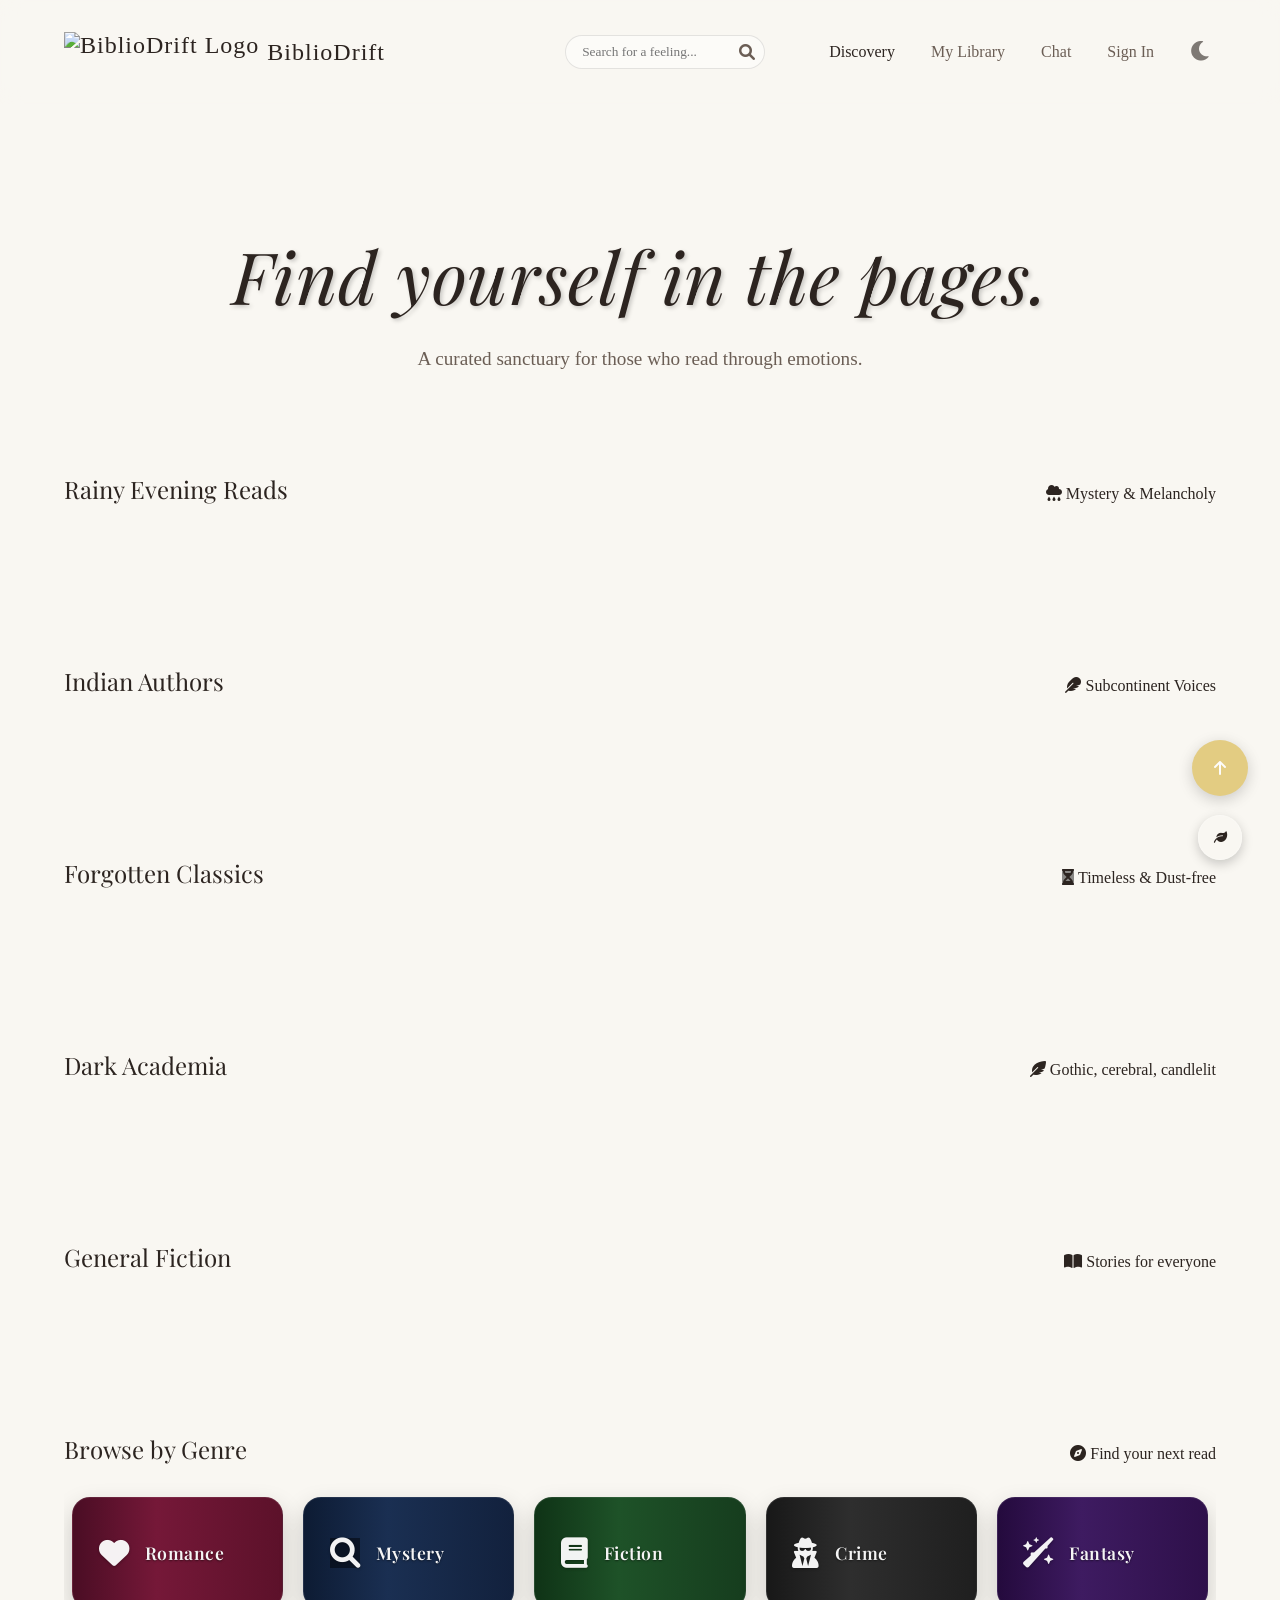
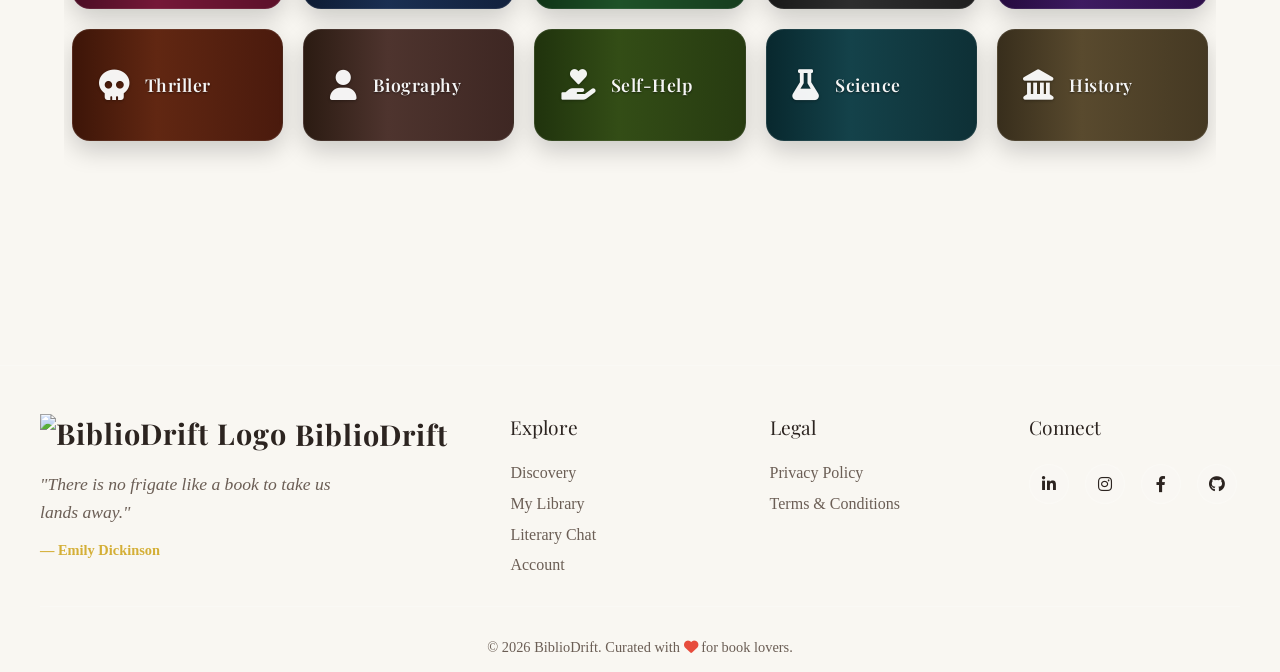
==== frontend/pages/index.html @ deec9eed "Merge branch 'main' into 674" ====
<!doctype html>
<html lang="en">

<head>
  <meta charset="UTF-8" />
  <script>
    (function () {
      const theme = localStorage.getItem('bibliodrift_theme');
      if (theme === 'night') {
        document.documentElement.setAttribute('data-theme', 'night');
      }
    })();
  </script>
  <script src="https://unpkg.com/dexie/dist/dexie.js"></script>

  <script src="../js/db.js"></script>

  <script src="../js/app.js"></script>
  <script src="../js/library-3d.js"></script>
  <script src="https://unpkg.com/dexie/dist/dexie.js"></script>
  <meta name="viewport" content="width=device-width, initial-scale=1.0" />
  <!-- Added SEO meta description to improve search engine discoverability and click-through rates -->
  <meta name="description" content="BiblioDrift — Discover books by mood, track your reading journey, and get AI-powered recommendations." />
  <title>BiblioDrift | Find yourself in the pages</title>
  <link rel="stylesheet" href="../css/style.css" />
  <link rel="stylesheet" href="../css/keyboard-shortcuts.css" />
  <link rel="manifest" href="/manifest.json">
  <!-- Fonts -->
  <link rel="preconnect" href="https://fonts.googleapis.com" />
  <link rel="preconnect" href="https://fonts.gstatic.com" crossorigin />
  <link
    href="https://fonts.googleapis.com/css2?family=Playfair+Display:ital,wght@0,400;0,600;1,400&family=Georgia&display=swap"
    rel="stylesheet" />
  <link rel="stylesheet" href="https://cdnjs.cloudflare.com/ajax/libs/font-awesome/6.0.0/css/all.min.css" />

  <!-- Security: DOMPurify for XSS prevention -->
  <script src="https://cdn.jsdelivr.net/npm/dompurify@3.0.6/dist/purify.min.js"></script>
  <link rel="icon" href="../assets/images/biblioDrift_favicon.png" type="image/png">
  <!-- PWA -->
  <link rel="manifest" href="/manifest.json">
  <meta name="theme-color" content="#2c2420">
  <meta name="apple-mobile-web-app-capable" content="yes">
  <meta name="apple-mobile-web-app-status-bar-style" content="black-translucent">
  <meta name="apple-mobile-web-app-title" content="BiblioDrift">
  <link rel="apple-touch-icon" href="../assets/images/biblioDrift_favicon.png">
</head>

<body>
  <header>
    <a href="index.html" class="logo">
      <img style="height: 40px" src="../assets/images/biblioDrift_favicon.png" alt="BiblioDrift Logo"> BiblioDrift
    </a>
    <div class="header-controls">
      <div class="search-bar">
        <input type="text" id="searchInput" class="search-input" placeholder="Search for a feeling...">
        <i class="fa-solid fa-search search-icon" id="searchIcon"></i>
      </div>
      <nav class="nav-links">
        <div class="tooltip">
          <a href="index.html" class="active">Discovery</a>
          <span class="tooltip-text"><i class="fa-solid fa-wand-magic-sparkles"></i> Explore books</span>
        </div>
        <div class="tooltip">
          <a href="library.html">My Library</a>
          <span class="tooltip-text"><i class="fa-solid fa-book"></i> My Library</span>
        </div>
        <div class="tooltip">
          <a href="chat.html">Chat</a>
          <span class="tooltip-text"><i class="fa-solid fa-comments"></i> Chat</span>
        </div>
        <!-- DYNAMIC AUTH LINK -->
        <div class="tooltip">
          <a href="auth.html" id="navAuthLink">Sign In</a>
          <span class="tooltip-text" id="navAuthTooltip"><i class="fa-solid fa-key"></i> Access account</span>
        </div>
      </nav>
      <button id="themeToggle" class="btn-icon" title="Toggle Theme">
        <i class="fa-solid fa-moon"></i>
      </button>
    </div>
  </header>

  <main>
    <section class="hero">
      <h1>Find yourself in the pages.</h1>
      <p>A curated sanctuary for those who read through emotions.</p>
    </section>

    <!-- SEARCH RESULTS SECTION (Initially Hidden) -->
    <section id="search-results-section" class="curated-section" hidden>
      <div class="section-header">
        <h2 id="search-query-display">Search Results</h2>
        <span><i class="fa-solid fa-magnifying-glass"></i> Exploring your query</span>
      </div>
      <div class="curated-row" id="search-results-grid">
        <!-- Dynamically Appended Books -->
      </div>
    </section>

    <!-- Curated Sections -->
    <section class="curated-section">
      <div class="section-header">
        <h2>Rainy Evening Reads</h2>
        <span><i class="fa-solid fa-cloud-rain"></i> Mystery & Melancholy</span>
      </div>
      <div class="curated-row" id="row-rainy"></div>
    </section>

    <section class="curated-section">
      <div class="section-header">
        <h2>Indian Authors</h2>
        <span><i class="fa-solid fa-feather"></i> Subcontinent Voices</span>
      </div>
      <div class="curated-row" id="row-indian"></div>
    </section>

    <section class="curated-section">
      <div class="section-header">
        <h2>Forgotten Classics</h2>
        <span><i class="fa-solid fa-hourglass"></i> Timeless & Dust-free</span>
      </div>
      <div class="curated-row" id="row-classics"></div>
    </section>

    <section class="curated-section">
      <div class="section-header">
        <h2>Dark Academia</h2>
        <span><i class="fa-solid fa-feather-pointed"></i> Gothic, cerebral, candlelit</span>
      </div>
      <div class="curated-row" id="row-dark-academia"></div>
    </section>

    <section class="curated-section">
      <div class="section-header">
        <h2>General Fiction</h2>
        <span><i class="fa-solid fa-book-open"></i> Stories for everyone</span>
      </div>
      <div class="curated-row" id="row-fiction"></div>
    </section>

    <!-- Genre Grid Section -->
    <section class="curated-section genre-section">
      <div class="section-header">
        <h2>Browse by Genre</h2>
        <span><i class="fa-solid fa-compass"></i> Find your next read</span>
      </div>
      <div class="genre-grid" id="genre-grid">
        <div class="genre-card" data-genre="romance"><i class="fa-solid fa-heart"></i><span>Romance</span></div>
        <div class="genre-card" data-genre="mystery"><i class="fa-solid fa-magnifying-glass"></i><span>Mystery</span>
        </div>
        <div class="genre-card" data-genre="fiction"><i class="fa-solid fa-book"></i><span>Fiction</span></div>
        <div class="genre-card" data-genre="crime"><i class="fa-solid fa-user-secret"></i><span>Crime</span></div>
        <div class="genre-card" data-genre="fantasy"><i class="fa-solid fa-wand-sparkles"></i><span>Fantasy</span></div>
        <div class="genre-card" data-genre="thriller"><i class="fa-solid fa-skull"></i><span>Thriller</span></div>
        <div class="genre-card" data-genre="biography"><i class="fa-solid fa-user"></i><span>Biography</span></div>
        <div class="genre-card" data-genre="self-help"><i
            class="fa-solid fa-hand-holding-heart"></i><span>Self-Help</span></div>
        <div class="genre-card" data-genre="science"><i class="fa-solid fa-flask"></i><span>Science</span></div>
        <div class="genre-card" data-genre="history"><i class="fa-solid fa-landmark"></i><span>History</span></div>
      </div>
    </section>

    <!-- Genre Modal -->
    <dialog id="genre-modal" class="genre-modal">
      <div class="genre-modal-content">
        <div class="genre-modal-header">
          <h2 id="genre-modal-title">Genre Books</h2>
          <button class="close-genre-modal" id="close-genre-modal"><i class="fa-solid fa-xmark"></i></button>
        </div>
        <div class="genre-modal-body">
          <div class="genre-books-grid" id="genre-books-grid"></div>
        </div>
      </div>
    </dialog>

    <!-- Book Details Modal -->
    <dialog id="book-details-modal" class="glass-modal">
      <div class="modal-content">
        <button class="close-modal-btn" id="closeModalBtn"><i class="fa-solid fa-xmark"></i></button>
        <div class="modal-body">
          <div class="modal-media"><img id="modal-img" src="" alt="Book Cover" /></div>
          <div class="modal-info">
            <h2 id="modal-title">Book Title</h2>
            <p id="modal-author" class="modal-subtitle">Author Name</p>
            <div class="ai-insight-box">
              <div class="ai-header"><i class="fa-solid fa-wand-magic-sparkles"></i><span>AI Insight</span></div>
              <div id="modal-summary">
                <div class="text-skeleton skeleton"></div>
                <div class="text-skeleton skeleton" style="width: 90%"></div>
                <div class="text-skeleton skeleton" style="width: 70%"></div>
              </div>
            </div>
            <div class="modal-actions">
              <button id="modal-add-btn" class="btn-primary"><i class="fa-regular fa-heart"></i> Add to Library</button>
              <button id="modal-preview-btn" class="btn-preview"><i class="fa-solid fa-book-open"></i> Preview</button>
              <button id="modal-share-btn" class="btn-secondary modal-share-btn"><i class="fa-solid fa-share-nodes"></i>
                Share</button>
            </div>
          </div>
        </div>
      </div>
    </dialog>
  </main>


<!--The footer is being called usingt footer.js.-->
  <script src="../js/config.js"></script>
  <script src="../js/app.js"></script>
  <script src="../js/book-preview.js"></script>
  <script src="../js/footer.js"></script>
  <script src="../script/header-scroll.js"></script>


  <!-- Back to Top Button -->
  <button id="backToTop" class="btn-icon back-to-top" title="Back to Top" onclick="window.scrollTo({top: 0, behavior: 'smooth'});">
    <i class="fa-solid fa-arrow-up"></i>
  </button>

  <!-- Ambient Sanctuary UI -->
  <div class="ambient-sanctuary">
    <button id="ambientToggle" title="Ambient Sanctuary">
      <i class="fa-solid fa-leaf"></i>
    </button>
    <div id="ambientPanel" class="ambient-panel">
      <h3 style="color: var(--text-main) !important;">Ambient Sanctuary</h3>
      <div class="ambient-option">
        <span style="color: var(--text-main) !important;"><i class="fa-solid fa-cloud-rain"></i> Rainy Evening</span>
        <label class="switch">
          <input type="checkbox" id="rainToggle">
          <span class="slider"></span>
        </label>
      </div>
      <div class="ambient-option">
        <span style="color: var(--text-main) !important;"><i class="fa-solid fa-fire"></i> Cozy Fireplace</span>
        <label class="switch">
          <input type="checkbox" id="fireToggle">
          <span class="slider"></span>
        </label>
      </div>
      <div class="ambient-option">
        <span style="color: var(--text-main) !important;"><i class="fa-solid fa-water"></i> Calm Ocean Waves</span>
        <label class="switch">
          <input type="checkbox" id="oceanToggle">
          <span class="slider"></span>
        </label>
      </div>
      <div class="ambient-option">
        <span style="color: var(--text-main) !important;"><i class="fa-solid fa-bolt"></i> Stormy Rain</span>
        <label class="switch">
          <input type="checkbox" id="stormToggle">
          <span class="slider"></span>
        </label>
      </div>
      <div class="volume-control">
        <label for="ambientVolume" style="color: var(--text-main) !important;"><i class="fa-solid fa-volume-high"></i> Volume</label>
        <input type="range" id="ambientVolume" min="0" max="1" step="0.1" value="0.5" style="width: 100%;">
      </div>
    </div>
  </div>

  <script src="../js/ambient.js"></script>
  <script src="../js/security.js"></script>
  <script src="../js/pwa.js"></script>

</body>

</html>
---- frontend/css/style.css ----
:root {
    /* Fix: WCAG AA Contrast Floor - Issue #534 */
.glass-panel,
.book-tooltip,
.book-detail-modal,
[class*="glass"] {
    background: rgba(0, 0, 0, 0.45) !important;
    backdrop-filter: blur(12px);
    -webkit-backdrop-filter: blur(12px);
}
    /* Day Theme (Default) */
    --bg-color: #f9f7f2;
    --header-bg: rgba(249, 247, 242, 0.8);
    --text-main: #2c2420;
    --text-muted: #6b5e55;
    --accent-gold: #d4af37;
    --wood-dark: #5d4037;
    --wood-light: #8d6e63;
    --glass-bg: rgba(255, 255, 255, 0.1);
    --glass-border: rgba(255, 255, 255, 0.2);
    --shadow-soft: 0 10px 30px rgba(0, 0, 0, 0.05);
    --input-bg: rgba(255, 255, 255, 0.5);
    --input-border: rgba(0, 0, 0, 0.1);
    --book-bg: #fff;
    --paper-color: #fffdf9;

    /* Vibe Colors */
    --vibe-mystery: #78909c;
    --vibe-romance: #ef9a9a;
    --vibe-classic: #a1887f;

    /* Dimensions */
    --book-width: 160px;
    --book-height: 240px;
    --book-thick: 40px;
}

[data-theme="night"] {
    /* Night Theme (Dark Wood) */
    --bg-color: #1e1a18;
    --header-bg: rgba(30, 26, 24, 0.85);
    --text-main: #e0d5cb;
    --text-muted: #a89a8e;
    --accent-gold: #fccb4e;
    --wood-dark: #3e2723;
    --wood-light: #5d4037;
    --glass-bg: rgba(0, 0, 0, 0.3);
    --glass-border: rgba(255, 255, 255, 0.05);
    --shadow-soft: 0 10px 40px rgba(0, 0, 0, 0.4);
    --input-bg: rgba(0, 0, 0, 0.2);
    --input-border: rgba(255, 255, 255, 0.1);
    --book-bg: #2c2420;
    --paper-color: #e0d5cb;
}

* {
    box-sizing: border-box;
    margin: 0;
    padding: 0;
}

html {
    scroll-behavior: smooth;
    transition: background-color 0.4s ease, color 0.4s ease;
}

body {
    background-color: var(--bg-color);
    color: var(--text-main);
    font-family: "Georgia", serif;
    /* Classic serif for books */
    overflow-x: hidden;
    min-height: 100vh;
    transition: background-color 0.4s ease, color 0.4s ease, border-color 0.4s ease, box-shadow 0.4s ease;
}

/* Explicit night-mode overrides — bulletproof fallback */
[data-theme="night"] body,
html[data-theme="night"],
html[data-theme="night"] body {
    background-color: #1e1a18 !important;
    color: #fff5f5 !important;
}

[data-theme="night"] header {
    background: rgba(30, 26, 24, 0.85) !important;
}

[data-theme="night"] .search-input,
[data-theme="night"] input {
    background: rgba(0, 0, 0, 0.2) !important;
    color: #e0d5cb !important;
    border-color: rgba(255, 255, 255, 0.1) !important;
}


/* Global Wooden Scrollbar Styling */
::-webkit-scrollbar {
    width: 12px;
}

::-webkit-scrollbar-track {
    background: var(--bg-color);
}

::-webkit-scrollbar-thumb {
    background: linear-gradient(180deg, var(--wood-dark), var(--wood-light));
    border-radius: 6px;
    border: 2px solid var(--bg-color);
}

::-webkit-scrollbar-thumb:hover {
    background: linear-gradient(180deg, var(--wood-light), var(--wood-dark));
    box-shadow: inset 0 0 6px rgba(0, 0, 0, 0.3);
}

h1,
h2,
h3 {
    font-weight: normal;
    font-family: "Playfair Display", serif;
    /* Elegant headings */
}

/* --- Layout --- */
header {
    padding: 2rem 4rem;
    display: flex;
    justify-content: space-between;
    align-items: center;
    position: sticky;
    top: 0;
    z-index: 100;
    background: var(--header-bg);
    backdrop-filter: blur(10px);
    transition: background-color 0.4s ease, color 0.4s ease, backdrop-filter 0.4s ease;
}

.header-controls {
    display: flex;
    align-items: center;
    gap: 2rem;
}

.search-bar {
    position: relative;
    display: flex;
    align-items: center;
}

.search-input {
    background: var(--input-bg);
    border: 1px solid var(--input-border);
    padding: 0.5rem 1rem;
    border-radius: 20px;
    font-family: "Georgia", serif;
    width: 200px;
    transition: all 0.4s ease;
    outline: none;
    color: var(--text-main);
}

.search-input:focus {
    background: var(--book-bg);
    width: 300px;
    box-shadow: var(--shadow-soft);
}

.search-icon {
    position: absolute;
    right: 10px;
    color: var(--text-muted);
    cursor: pointer;
    transition: color 0.3s ease;
}

.search-icon:hover {
    color: var(--text-main);
}

.logo {
    font-size: 1.5rem;
    letter-spacing: 1px;
    color: var(--text-main);
    text-decoration: none;
    display: flex;
    align-items: center;
    gap: 0.5rem;
}

.nav-links a {
    text-decoration: none;
    color: var(--text-muted);
    margin-left: 2rem;
    transition: color 0.3s ease;
}

.nav-links a:hover,
.nav-links a.active {
    color: var(--text-main);
}

/* === ANIMATED HOVER TOOLTIPS FOR NAVIGATION (NEW) === */
.tooltip {
    position: relative;
    display: inline-block;
}

.tooltip-text {
    position: absolute;
    left: 50%;
    bottom: calc(100% + 8px);
    transform: translateX(-50%) scale(0.95) translateY(6px);
    padding: 10px 14px;
    background: #fffaf3;
    color: #2b2b2b;
    font-size: 13px;
    font-weight: 500;
    white-space: nowrap;
    border-radius: 10px;
    box-shadow: 0 8px 20px rgba(0, 0, 0, 0.15);
    border: 1px solid rgba(0, 0, 0, 0.08);
    opacity: 0;
    visibility: hidden;
    pointer-events: none;
    transition: all 0.25s ease;
    z-index: 9999;
}

.tooltip-text::after {
    content: "";
    position: absolute;
    top: 100%;
    left: 50%;
    transform: translateX(-50%) rotate(45deg);
    width: 12px;
    height: 12px;
    background: #fffaf3;
    border-left: 1px solid rgba(0, 0, 0, 0.08);
    border-bottom: 1px solid rgba(0, 0, 0, 0.08);
}

.tooltip:hover .tooltip-text {
    opacity: 1;
    visibility: visible;
    transform: translateX(-40%) scale(1) translateY(0);
}

.tooltip-text i {
    margin-right: 5px;
    color: var(--accent-gold);
}

main {
    padding: 2rem 4rem;
    max-width: 1400px;
    margin: 0 auto;
    width: 100%;
    overflow-x: hidden;
}

/* --- Hero --- */
.hero {
    text-align: center;
    padding: 6rem 1rem;
    animation: heroFade 1s ease-out;
}

@keyframes heroFade {
    from {
        opacity: 0;
        transform: translateY(15px);
    }

    to {
        opacity: 1;
        transform: translateY(0);
    }
}


.hero h1 {
    font-size: clamp(2.5rem, 8vw, 4.5rem);
    margin-bottom: 1.5rem;
    font-style: italic;
    line-height: 1.2;
    letter-spacing: 0.5px;
    text-shadow: 2px 2px 4px rgba(0, 0, 0, 0.2);
}

.hero p {
    color: var(--text-muted);
    font-size: 1.2rem;
    line-height: 1.8;
    max-width: 55ch;
    margin: 0 auto;
}

/* --- Curated Tables (Horizontal Scroll) --- */
.curated-section {
    margin-bottom: 6rem;
    width: 100%;
    overflow-x: hidden;
}

.section-header {
    margin-: 0 1rem 0.5rem 1rem;
    display: flex;
    justify-content: space-between;
    align-items: baseline;
    flex-wrap: wrap;
    gap: 1rem
    justify-content: space-between;
    align-items: baseline;
}

.curated-row {
    display: flex;
    gap: 3rem;
    padding: 2rem 1rem;
    overflow-x: auto;
    overflow-y: hidden;
    /* Allow horizontal scrolling on mobile */
    perspective: 1000px;
    -webkit-overflow-scrolling: touch;
    scroll-behavior: smooth;
    flex-wrap: nowrap;
}

/* --- 3D Book Component --- */
.book-scene {
    width: var(--book-width);
    height: var(--book-height);
    perspective: 1000px;
    cursor: pointer;
    flex-shrink: 0;
    min-width: var(--book-width);
}

.book {
    width: 100%;
    height: 100%;
    position: relative;
    transform-style: preserve-3d;
    /* Bouncy cozy feel */
    transform-origin: center center -20px;
    /* Pivot inside the book */
    animation: floatIn 0.8s ease-out backwards;
}

@keyframes floatIn {
    from {
        opacity: 0;
        transform: translateY(50px) scale(0.9);
    }

    to {
        opacity: 1;
        transform: translateY(0) scale(1);
    }
}

.book.flipped {
    transform: rotateY(180deg) scale(1.2) translateZ(50px);
    /* Expand and bring closer */
    z-index: 100;
}

/* Book Faces */
.book__face {
    position: absolute;
    width: 100%;
    height: 100%;
    backface-visibility: hidden;
    /* Hide back when front is clear */
    border-radius: 4px 8px 8px 4px;
    box-shadow: 5px 5px 15px rgba(0, 0, 0, 0.15);
}

.book__face--front {
    background: var(--book-bg);
    transform: rotateY(0deg);
    z-index: 2;
}

.book__face--front img {
    width: 100%;
    height: 100%;
    object-fit: cover;
    border-radius: 4px 8px 8px 4px;
}

.book__face--back {
    transform: rotateY(180deg);
    background: var(--paper-color);
    /* Paper color */
    padding: 1.5rem;
    display: flex;
    flex-direction: column;
    justify-content: space-between;
    border: 1px solid var(--glass-border);
    z-index: 1;
    color: #2c2420;
    /* Keep text dark for paper feel even in night mode */
}

/* The Spine */
.book__face--spine {
    position: absolute;
    width: var(--book-thick);
    height: 100%;
    left: 0;
    top: 0;
    transform: rotateY(-90deg) translateZ(calc(var(--book-thick) / 2));
}

/* Improved 3D Box Model */
/* Re-defining .book for proper thickness volume */
.book {
    transform-origin: center center -20px;
    /* Pivot inside the book */
}

.book__face--front {
    transform: translateZ(20px);
}

.book__face--back {
    transform: rotateY(180deg) translateZ(20px);
}

.book__face--spine {
    width: 40px;
    height: 100%;
    background: #333;
    /* Default spine color */
    transform: rotateY(-90deg) translateZ(20px);
    /* Adjust positioning to be flush left of front face */
    left: -20px;
    /* Half thickness */
}

.book__face--right {
    /* Pages */
    width: 40px;
    height: 100%;
    background: linear-gradient(to right, #fff, #f0f0f0 20%, #fff 40%);
    transform: rotateY(90deg) translateZ(140px);
    /* Width - half thickness */
    left: auto;
    right: -20px;
}

/* Hover Effect: Pull out */
.book-scene:hover .book:not(.flipped) {
    transform: translateZ(30px) translateY(-10px) rotateY(-10deg);
}

/* Glassmorphism Overlay (Quick view) */
.glass-overlay {
    position: absolute;
    bottom: 10px;
    left: 10px;
    right: 10px;
    background: rgba(255, 255, 255, 0.7);
    backdrop-filter: blur(8px);
    padding: 0.5rem;
    border-radius: 6px;
    opacity: 0;
    transform: translateY(10px);
    transition: all 0.3s ease;
    pointer-events: none;
    /* Let clicks pass to book */
}

.book-scene:hover .glass-overlay {
    opacity: 1;
    transform: translateY(0);
}

/* Back of book content */
.handwritten-note {
    font-family: "Courier New", Courier, monospace;
    /* Placeholder for handwriting font */
    color: var(--text-muted);
    font-size: 0.9rem;
    line-height: 1.4;
    background: #fffdc2;
    padding: 10px;
    transform: rotate(-2deg);
    box-shadow: 2px 2px 5px rgba(0, 0, 0, 0.1);
    margin-bottom: 1rem;
}

/* Read details Button */
.read-details-btn {
    background-color: #3e2723; 
    color: #fffdf9;
    border: 1px solid var(--accent-gold);
    padding: 6px 16px; 
    border-radius: 6px;
    font-family: 'Playfair Display', 'Georgia', serif;
    font-size: 0.82rem;
    cursor: pointer;
    display: flex;
    align-items: center;
    justify-content: center;
    gap: 6px; 
    margin: 8px auto 14px auto;
    width: 96%; 
    box-shadow: 0 3px 6px rgba(0, 0, 0, 0.15);
    transition: background-color 0.2s ease-in-out;
    white-space: nowrap; 
}

.read-details-btn:hover {
    background-color: #5d4037;
}

.book__face--back .book-actions {
    justify-content: space-around;
    padding: 0 10px;
    width: 100%;
    margin-bottom: -6px;
}

.book-actions {
    display: flex;
    gap: 0.35rem;
    justify-content: center;
    align-items: center;
    width: 100%;
}

.btn-icon {
    border: none;
    background: none;
    cursor: pointer;
    font-size: 1rem;
    padding: 0.15rem 0.25rem;
    opacity: 0.6;
    transition: opacity 0.2s, transform 0.12s;
}

.btn-icon:hover {
    opacity: 1;
    transform: scale(1.08);
}

/* --- Virtual Shelves --- */
.shelves-container {
    width: 100%;
    overflow-x: hidden;
    display: flex;
    flex-direction: column;
    gap: 4rem;
    padding: 2rem 0;
}

.shelf-row {
    position: relative;
    padding: 0 2rem 1.5rem 2rem;
    /* Realistic Wood Texture Gradient */
    background:
        repeating-linear-gradient(90deg,
            transparent 0,
            transparent 4px,
            rgba(0, 0, 0, 0.02) 5px,
            transparent 10px),
        linear-gradient(to bottom, #5d4037 0%, #3e2723 100%);
    border-bottom: 25px solid #281a15;
    /* Thicker front lip */
    border-radius: 4px;
    box-shadow:
        0 20px 20px -10px rgba(0, 0, 0, 0.3),
        inset 0 2px 20px rgba(0, 0, 0, 0.2);
    display: flex;
    align-items: flex-end;
    gap: 1.5rem;
    /* More spacing for expanded books */
    min-height: 280px;
    flex-wrap: nowrap;
    overflow-x: auto;
    -webkit-overflow-scrolling: touch;
}

.shelf-row::after {
    /* Depth shadow on wall behind books */
    content: "";
    position: absolute;
    bottom: 25px;
    /* Above bottom lip */
    left: 0;
    right: 0;
    height: 100%;
    z-index: -1;
    background: linear-gradient(to bottom,
            rgba(0, 0, 0, 0.1),
            rgba(0, 0, 0, 0.4));
    pointer-events: none;
}

.shelf-label {
    position: absolute;
    top: -20px;
    left: 0;
    font-size: 1.2rem;
    color: var(--wood-light);
    font-style: italic;
}

/* --- Mood Analysis Styles --- */

/* Mood Tags on Book Covers */
.mood-tags {
    position: absolute;
    top: 5px;
    left: 5px;
    display: flex;
    flex-direction: column;
    gap: 2px;
}

.mood-tag {
    background: rgba(0, 0, 0, 0.7);
    color: white;
    padding: 2px 6px;
    border-radius: 10px;
    font-size: 0.7rem;
    font-weight: bold;
    text-transform: capitalize;
}

/* Mood-specific colors */
.mood-cozy {
    background: #8d6e63 !important;
}

.mood-dark {
    background: #424242 !important;
}

.mood-mysterious {
    background: #5e35b1 !important;
}

.mood-romantic {
    background: #e91e63 !important;
}

.mood-adventurous {
    background: #ff5722 !important;
}

.mood-melancholy {
    background: #607d8b !important;
}

.mood-uplifting {
    background: #4caf50 !important;
}

.mood-intense {
    background: #f44336 !important;
}

.mood-whimsical {
    background: #9c27b0 !important;
}

.mood-thought-provoking {
    background: #795548 !important;
}

/* Glass overlay mood tags */
.glass-mood-tags {
    margin-top: 0.5rem;
    display: flex;
    gap: 0.25rem;
    flex-wrap: wrap;
}

.glass-mood-tag {
    background: rgba(255, 255, 255, 0.3);
    padding: 1px 4px;
    border-radius: 8px;
    font-size: 0.6rem;
    text-transform: capitalize;
}

/* Back of book mood analysis */
.mood-analysis {
    margin-top: 1rem;
    padding-top: 0.5rem;
    border-top: 1px solid rgba(0, 0, 0, 0.1);
}

.mood-tags-back {
    display: flex;
    gap: 0.25rem;
    flex-wrap: wrap;
    margin-top: 0.25rem;
}

.mood-tag-small {
    background: var(--accent-gold);
    color: white;
    padding: 1px 4px;
    border-radius: 6px;
    font-size: 0.6rem;
    text-transform: capitalize;
}

/* Mood Analysis Modal */
.mood-modal {
    position: fixed;
    top: 0;
    left: 0;
    width: 100%;
    height: 100%;
    background: rgba(0, 0, 0, 0.7);
    display: flex;
    justify-content: center;
    align-items: center;
    z-index: 1000;
    backdrop-filter: blur(5px);
}

.mood-modal-content {
    background: var(--book-bg);
    border-radius: 12px;
    max-width: 500px;
    width: 90%;
    max-height: 80vh;
    overflow-y: auto;
    box-shadow: var(--shadow-soft);
    border: 1px solid var(--glass-border);
    display: flex;
    flex-direction: column;
}

.mood-modal-header {
    padding: 1.5rem;
    border-bottom: 1px solid var(--glass-border);
    display: flex;
    justify-content: space-between;
    align-items: center;
}

.mood-modal-header h3 {
    margin: 0;
    color: var(--text-main);
}

.close-modal {
    background: none;
    border: none;
    font-size: 1.5rem;
    cursor: pointer;
    color: var(--text-muted);
    padding: 0;
    width: 30px;
    height: 30px;
    display: flex;
    align-items: center;
    justify-content: center;
}

.close-modal:hover {
    color: var(--text-main);
}

.mood-modal-body {
    padding: 1.5rem;
}

.mood-section {
    margin-bottom: 1.5rem;
}

.mood-section h4 {
    margin: 0 0 0.5rem 0;
    color: var(--text-main);
    font-size: 1rem;
}

/* Sentiment Bar */
.sentiment-bar {
    width: 100%;
    height: 8px;
    background: #e0e0e0;
    border-radius: 4px;
    overflow: hidden;
    margin: 0.5rem 0;
}

.sentiment-fill {
    height: 100%;
    background: linear-gradient(to right, #f44336, #ff9800, #4caf50);
    transition: width 0.3s ease;
}

/* Large mood tags in modal */
.mood-tags-large {
    display: flex;
    gap: 0.5rem;
    flex-wrap: wrap;
}

.mood-tag-large {
    padding: 0.5rem 1rem;
    border-radius: 20px;
    font-size: 0.9rem;
    font-weight: bold;
    color: white;
    text-transform: capitalize;
}

/* Vibe quote styling */
.vibe-quote {
    background: var(--paper-color);
    padding: 1rem;
    border-radius: 8px;
    font-style: italic;
    color: #2c2420;
    border-left: 4px solid var(--accent-gold);
    margin: 0.5rem 0;
}

/* Mood button in book actions */
.mood-btn {
    color: var(--accent-gold) !important;
}

.mood-btn:hover {
    color: var(--wood-dark) !important;
    transform: scale(1.1);
}

/* Responsive mood modal */
@media (max-width: 768px) {
    .mood-modal-content {
        width: 95%;
        margin: 1rem;
    }

    .mood-tags-large {
        flex-direction: column;
    }

    .mood-tag-large {
        text-align: center;
    }
}

/* Utilities */
.hidden {
    display: none !important;
}

/* --- Constellation View --- */
.constellation-container {
    width: 100%;
    min-height: 600px;
    margin-top: 2rem;
    position: relative;
    border-radius: 12px;
    overflow: hidden;
    animation: fadeIn 0.5s ease;
}

.view-toggles button {
    cursor: pointer;
    transition: all 0.3s ease;
}

.view-toggles .active-view {
    box-shadow: 0 4px 15px rgba(0, 0, 0, 0.2);
    transform: scale(1.05);
}

.fade-in {
    animation: fadeIn 1s ease;
}

@keyframes fadeIn {
    from {
        opacity: 0;
        transform: translateY(10px);
    }

    to {
        opacity: 1;
        transform: translateY(0);
    }
}

/* Theme Toggle Button Enhancement */
#themeToggle {
    font-size: 1.4rem;
    color: var(--text-main);
    cursor: pointer;
    transition:
        transform 0.3s ease,
        color 0.3s ease;
}

#themeToggle:hover {
    transform: rotate(15deg) scale(1.1);
    color: var(--accent-gold);
}


.footer {
    min-height: 120px;
    width: 100%;
    background-color: #222;
    display: flex;
    flex-direction: column;
    justify-content: center;
    align-items: center;
    gap: 1.2rem;
    padding: 2rem 0;
    margin-top: 4rem;
}

.social_icons {
    display: flex;
    gap: 2rem;
    z-index: 999;
}

.social_icons a {
    color: var(--accent-gold);
    font-size: 2rem;
    transition:
        transform 0.3s ease,
        color 0.3s ease;
    text-decoration: none;
}

.social_icons a:hover {
    color: white;
    transform: translateY(-5px);
}

.reading-progress {
    margin-top: 0.75rem;
    opacity: 0.85;
}

.progress-slider {
    width: 100%;
    accent-color: var(--accent-gold);
}

.reading-progress small {
    font-size: 0.7rem;
    opacity: 0.7;
}

/* --- Glass Modal --- */
.glass-modal {
    margin: auto;
    width: 90%;
    max-width: 900px;
    background: transparent;
    border: none;
    padding: 0;
    overflow: visible;
    max-height: 95vh;
}

.glass-modal::backdrop {
    background: rgba(0, 0, 0, 0.4);
    backdrop-filter: blur(5px);
}

.modal-content {
    background: rgba(255, 255, 255, 0.65);
    backdrop-filter: blur(20px);
    -webkit-backdrop-filter: blur(20px);
    border: 1px solid var(--glass-border);
    border-radius: 20px;
    box-shadow: 0 25px 50px -12px rgba(0, 0, 0, 0.25);
    padding: 2.5rem;
    position: relative;
    overflow: hidden;
    overflow-y: auto;
    animation: modalIn 0.4s cubic-bezier(0.175, 0.885, 0.32, 1.275);
    max-height: 90vh;
}

[data-theme="night"] .modal-content {
    background: rgba(30, 26, 24, 0.8);
    border: 1px solid rgba(255, 255, 255, 0.1);
}

@keyframes modalIn {
    from {
        opacity: 0;
        transform: scale(0.9) translateY(20px);
    }

    to {
        opacity: 1;
        transform: scale(1) translateY(0);
    }
}

.close-modal-btn {
    position: absolute;
    top: 1.5rem;
    right: 1.5rem;
    background: var(--glass-bg);
    border: none;
    width: 2.5rem;
    height: 2.5rem;
    border-radius: 50%;
    cursor: pointer;
    font-size: 1.2rem;
    color: var(--text-muted);
    transition: all 0.2s;
    display: flex;
    justify-content: center;
    align-items: center;
    z-index: 10;
}

.close-modal-btn:hover {
    background: var(--accent-gold);
    color: #fff;
    transform: rotate(90deg);
}

.modal-body {
    display: grid;
    grid-template-columns: 300px 1fr;
    gap: 3rem;
}

.modal-media {
    display: flex;
    justify-content: center;
    align-items: center;
}

.modal-media img {
    width: 100%;
    height: auto;
    border-radius: 12px;
    box-shadow: 10px 10px 30px rgba(0, 0, 0, 0.2);
    transform: rotate(-3deg);
    transition: transform 0.3s;
}

.modal-media img:hover {
    transform: rotate(0) scale(1.02);
}

.modal-info {
    display: flex;
    flex-direction: column;
    gap: 1.5rem;
}

.modal-info h2 {
    font-size: 2.5rem;
    line-height: 1.2;
    margin-bottom: 0;
}

.modal-subtitle {
    font-size: 1.2rem;
    color: var(--text-muted);
    font-style: italic;
    margin-top: -1rem;
}

/* AI Insight Box */
.ai-insight-box {
    background: #fdfaf5;
    border: 1px solid rgba(212, 175, 55, 0.2);
    border-left: 4px solid var(--accent-gold);
    padding: 1.2rem 1.5rem;
    border-radius: 12px;
    margin-top: 1.5rem;
    box-shadow: 0 2px 8px rgba(0,0,0,0.03);
}

#modal-ai-note {
    font-family: "Georgia", serif;
    font-style: italic;
    color: #4a3f35 !important; /* Dark brown for high contrast */
    line-height: 1.6;
    font-size: 1.05rem;
    display: block;
}

[data-theme="night"] .ai-insight-box {
    background: linear-gradient(135deg,
            rgba(255, 255, 255, 0.05),
            rgba(0, 0, 0, 0.2));
}

.ai-insight-box::before {
    content: "";
    position: absolute;
    top: 0;
    left: 0;
    right: 0;
    height: 2px;
    background: linear-gradient(90deg,
            transparent,
            var(--accent-gold),
            transparent);
    opacity: 0.5;
}

.ai-header {
    display: flex;
    align-items: center;
    gap: 0.8rem;
    font-family: "Courier New", monospace;
    /* Tech feel */
    font-weight: bold;
    color: var(--accent-gold);
    margin-bottom: 1rem;
    text-transform: uppercase;
    letter-spacing: 1px;
    font-size: 0.9rem;
}

#modal-summary {
    line-height: 1.6;
    color: var(--text-main);
}

.modal-actions {
    margin-top: auto;
    display: flex;
    gap: 1rem;
}

.btn-primary {
    background: var(--text-main);
    color: var(--bg-color);
    border: none;
    padding: 1rem 2rem;
    border-radius: 30px;
    font-family: "Georgia", serif;
    font-size: 1.1rem;
    cursor: pointer;
    transition: all 0.3s;
    display: flex;
    align-items: center;
    gap: 0.8rem;
}

.btn-primary:hover {
    background: var(--accent-gold);
    color: #fff;
    transform: translateY(-2px);
    box-shadow: 0 5px 15px rgba(0, 0, 0, 0.1);
}

/* Responsive Modal */
@media (max-width: 768px) {
    .modal-body {
        grid-template-columns: 1fr;
    }

    .modal-media img {
        max-width: 200px;
        transform: rotate(0);
    }

    .modal-content {
        padding: 1.5rem;
    }

    .modal-info h2 {
        font-size: 1.8rem;
    }

    .ai-insight-box {
        padding: 1rem 1.2rem;
    }

    #modal-ai-note {
        font-size: 0.95rem;
    }

    .modal-actions {
        flex-direction: column;
        width: 100%;
    }

    .btn-primary,
    .btn-secondary,
    .btn-preview {
        width: 100%;
    }
}

/* ===== CHAT INTERFACE STYLES ===== */

.chat-container {
    max-width: 900px;
    margin: 0 auto;
    height: calc(100vh - 80px);
    display: flex;
    flex-direction: column;
    background: var(--glass-bg);
    backdrop-filter: blur(20px);
    border: 1px solid var(--glass-border);
    border-radius: 20px;
    overflow: hidden;
    box-shadow: var(--shadow-soft);
}

.chat-header {
    padding: 20px 25px;
    background: var(--glass-bg);
    border-bottom: 1px solid var(--glass-border);
    display: flex;
    justify-content: space-between;
    align-items: center;
}

.bookseller-info {
    display: flex;
    align-items: center;
    gap: 15px;
}

.bookseller-avatar {
    width: 50px;
    height: 50px;
    background: var(--accent-gold);
    border-radius: 50%;
    display: flex;
    align-items: center;
    justify-content: center;
    color: var(--wood-dark);
    font-size: 20px;
    box-shadow: 0 4px 15px rgba(212, 175, 55, 0.3);
}

.bookseller-details h2 {
    font-family: 'Playfair Display', serif;
    color: var(--text-main);
    font-size: 1.4rem;
    margin-bottom: 4px;
}

.status {
    display: flex;
    align-items: center;
    gap: 8px;
    color: var(--text-muted);
    font-size: 0.9rem;
}

.status-dot {
    width: 8px;
    height: 8px;
    background: #4caf50;
    border-radius: 50%;
    animation: pulse 2s infinite;
}

@keyframes pulse {

    0%,
    100% {
        opacity: 1;
    }

    50% {
        opacity: 0.5;
    }
}

.chat-actions {
    display: flex;
    gap: 10px;
}

.action-btn {
    width: 40px;
    height: 40px;
    background: var(--glass-bg);
    border: 1px solid var(--glass-border);
    border-radius: 10px;
    color: var(--text-muted);
    cursor: pointer;
    transition: all 0.3s ease;
    display: flex;
    align-items: center;
    justify-content: center;
}

.action-btn:hover {
    background: var(--accent-gold);
    color: var(--wood-dark);
    transform: translateY(-2px);
}

.chat-messages {
    flex: 1;
    overflow-y: auto;
    padding: 20px 25px;
    display: flex;
    flex-direction: column;
    gap: 20px;
}

.message {
    display: flex;
    gap: 12px;
    max-width: 80%;
}

.message.user-message {
    align-self: flex-end;
    flex-direction: row-reverse;
}

.message-avatar {
    width: 35px;
    height: 35px;
    border-radius: 50%;
    display: flex;
    align-items: center;
    justify-content: center;
    font-size: 14px;
    flex-shrink: 0;
}

.bookseller-message .message-avatar {
    background: var(--accent-gold);
    color: var(--wood-dark);
}

.user-message .message-avatar {
    background: var(--wood-light);
    color: var(--paper-color);
}

.message-content {
    flex: 1;
}

.message-bubble {
    background: var(--glass-bg);
    border: 1px solid var(--glass-border);
    border-radius: 18px;
    padding: 15px 18px;
    backdrop-filter: blur(10px);
    box-shadow: 0 4px 15px rgba(0, 0, 0, 0.1);
}

.user-message .message-bubble {
    background: var(--accent-gold);
    color: var(--wood-dark);
    border-color: var(--accent-gold);
}

.message-bubble p {
    margin-bottom: 8px;
    line-height: 1.5;
    color: var(--text-main);
}

.user-message .message-bubble p {
    color: var(--wood-dark);
}

.message-bubble p:last-child {
    margin-bottom: 0;
}

.message-time {
    font-size: 0.75rem;
    color: var(--text-muted);
    margin-top: 5px;
    text-align: left;
}

.user-message .message-time {
    text-align: right;
}

.quick-suggestions {
    padding: 15px 25px;
    border-top: 1px solid var(--glass-border);
    background: var(--glass-bg);
}

.suggestions-header {
    font-size: 0.9rem;
    color: var(--text-muted);
    margin-bottom: 12px;
}

.suggestions-list {
    display: flex;
    gap: 10px;
    flex-wrap: wrap;
}

.suggestion-btn {
    background: var(--glass-bg);
    border: 1px solid var(--glass-border);
    border-radius: 20px;
    padding: 8px 15px;
    color: var(--text-main);
    cursor: pointer;
    transition: all 0.3s ease;
    font-size: 0.85rem;
    display: flex;
    align-items: center;
    gap: 6px;
    backdrop-filter: blur(10px);
}

.suggestion-btn:hover {
    background: var(--accent-gold);
    color: var(--wood-dark);
    transform: translateY(-2px);
    box-shadow: 0 4px 15px rgba(212, 175, 55, 0.3);
}

.chat-input-container {
    padding: 20px 25px;
    border-top: 1px solid var(--glass-border);
    background: var(--glass-bg);
}

.chat-input-wrapper {
    display: flex;
    gap: 12px;
    align-items: flex-end;
    background: var(--input-bg);
    border: 1px solid var(--input-border);
    border-radius: 20px;
    padding: 12px 15px;
    backdrop-filter: blur(10px);
}

#chatInput {
    flex: 1;
    background: transparent;
    border: none;
    outline: none;
    color: var(--text-main);
    font-size: 1rem;
    line-height: 1.4;
    resize: none;
    min-height: 24px;
    max-height: 120px;
    font-family: inherit;
}

#chatInput::placeholder {
    color: var(--text-muted);
}

.send-btn {
    width: 40px;
    height: 40px;
    background: var(--accent-gold);
    border: none;
    border-radius: 50%;
    color: var(--wood-dark);
    cursor: pointer;
    transition: all 0.3s ease;
    display: flex;
    align-items: center;
    justify-content: center;
    flex-shrink: 0;
}

.send-btn:hover {
    transform: scale(1.1);
    box-shadow: 0 4px 15px rgba(212, 175, 55, 0.4);
}

.send-btn:disabled {
    opacity: 0.5;
    cursor: not-allowed;
    transform: none;
}

.input-hint {
    margin-top: 8px;
    font-size: 0.8rem;
    color: var(--text-muted);
    display: flex;
    align-items: center;
    gap: 6px;
}

/* Book Recommendations in Chat */
.book-recommendation {
    margin: 15px 0;
    padding: 15px;
    background: var(--glass-bg);
    border: 1px solid var(--glass-border);
    border-radius: 12px;
    backdrop-filter: blur(10px);
}

.book-rec-header {
    display: flex;
    justify-content: space-between;
    align-items: center;
    margin-bottom: 12px;
}

.book-rec-title {
    font-weight: 600;
    color: var(--text-main);
    font-size: 0.95rem;
}

.book-rec-count {
    font-size: 0.8rem;
    color: var(--text-muted);
    background: var(--glass-bg);
    padding: 4px 8px;
    border-radius: 10px;
}

.book-rec-grid {
    display: grid;
    grid-template-columns: repeat(auto-fill, minmax(120px, 1fr));
    gap: 12px;
}

.book-rec-item {
    background: var(--glass-bg);
    border: 1px solid var(--glass-border);
    border-radius: 8px;
    padding: 10px;
    text-align: center;
    cursor: pointer;
    transition: all 0.3s ease;
    backdrop-filter: blur(5px);
}

.book-rec-item:hover {
    transform: translateY(-3px);
    box-shadow: 0 6px 20px rgba(0, 0, 0, 0.15);
    border-color: var(--accent-gold);
}

.book-rec-cover {
    width: 60px;
    height: 90px;
    background: var(--book-bg);
    border-radius: 4px;
    margin: 0 auto 8px;
    display: flex;
    align-items: center;
    justify-content: center;
    overflow: hidden;
    box-shadow: 0 2px 8px rgba(0, 0, 0, 0.1);
    flex-shrink: 0;
}

.book-rec-cover img {
    width: 100%;
    height: 100%;
    object-fit: cover;
}

.book-rec-cover i {
    font-size: 24px;
    color: var(--text-muted);
}

.book-rec-info h4 {
    font-size: 0.8rem;
    color: var(--text-main);
    margin-bottom: 4px;
    line-height: 1.2;
    display: -webkit-box;
    -webkit-line-clamp: 2;
    line-clamp: 2;
    -webkit-box-orient: vertical;
    overflow: hidden;
}

.book-rec-info p {
    font-size: 0.7rem;
    color: var(--text-muted);
    display: -webkit-box;
    -webkit-line-clamp: 1;
    line-clamp: 1;
    -webkit-box-orient: vertical;
    overflow: hidden;
}

/* Emotion Tags & Mood Filtering */
.emotion-tags-container {
    display: flex;
    flex-wrap: wrap;
    gap: 8px;
    margin: 12px 0;
}

.emotion-tag {
    background: var(--glass-bg);
    border: 1px solid var(--glass-border);
    border-radius: 16px;
    padding: 4px 12px;
    font-size: 0.75rem;
    color: var(--text-main);
    cursor: pointer;
    transition: all 0.2s ease;
    display: flex;
    align-items: center;
    gap: 6px;
}

.emotion-tag:hover {
    background: rgba(255, 255, 255, 0.1);
    border-color: var(--accent-gold);
}

.emotion-tag.active {
    background: var(--accent-gold);
    color: #000;
    border-color: var(--accent-gold);
}

.mood-selector-modal {
    margin-top: 16px;
    padding: 16px;
    background: rgba(0, 0, 0, 0.2);
    border-radius: 12px;
    border: 1px solid var(--glass-border);
}

.mood-selector-title {
    font-family: 'Playfair Display', serif;
    font-size: 1rem;
    margin-bottom: 12px;
    color: var(--accent-gold);
}

.mood-grid {
    display: grid;
    grid-template-columns: repeat(auto-fill, minmax(100px, 1fr));
    gap: 10px;
}

.mood-item {
    padding: 8px;
    border-radius: 8px;
    background: var(--glass-bg);
    border: 1px solid var(--glass-border);
    text-align: center;
    cursor: pointer;
    transition: transform 0.2s;
}

.mood-item:hover {
    transform: scale(1.05);
    border-color: var(--accent-gold);
}

.mood-item i {
    display: block;
    font-size: 1.2rem;
    margin-bottom: 4px;
}

.mood-item span {
    font-size: 0.7rem;
    text-transform: uppercase;
    letter-spacing: 0.5px;
}

/* Typing Indicator */
.typing-indicator {
    display: flex;
    align-items: center;
    gap: 12px;
    max-width: 80%;
}

.typing-indicator .message-avatar {
    width: 35px;
    height: 35px;
    background: var(--accent-gold);
    color: var(--wood-dark);
    border-radius: 50%;
    display: flex;
    align-items: center;
    justify-content: center;
    font-size: 14px;
}

.typing-bubble {
    background: var(--glass-bg);
    border: 1px solid var(--glass-border);
    border-radius: 18px;
    padding: 15px 18px;
    backdrop-filter: blur(10px);
    display: flex;
    align-items: center;
    gap: 4px;
}

.typing-dot {
    width: 8px;
    height: 8px;
    background: var(--text-muted);
    border-radius: 50%;
    animation: typing 1.4s infinite ease-in-out;
}

.typing-dot:nth-child(2) {
    animation-delay: 0.2s;
}

.typing-dot:nth-child(3) {
    animation-delay: 0.4s;
}

@keyframes typing {

    0%,
    60%,
    100% {
        transform: translateY(0);
        opacity: 0.4;
    }

    30% {
        transform: translateY(-10px);
        opacity: 1;
    }
}

/* Responsive Design */
@media (max-width: 768px) {
    .chat-container {
        height: calc(100vh - 60px);
        border-radius: 0;
        margin: 0;
    }

    .chat-header {
        padding: 15px 20px;
    }

    .bookseller-details h2 {
        font-size: 1.2rem;
    }

    .chat-messages {
        padding: 15px 20px;
    }

    .message {
        max-width: 90%;
    }

    .suggestions-list {
        flex-direction: column;
    }

    .suggestion-btn {
        justify-content: center;
    }

    .book-rec-grid {
        grid-template-columns: repeat(auto-fill, minmax(100px, 1fr));
        gap: 8px;
    }
}

@media (max-width: 480px) {
    .chat-header {
        padding: 12px 15px;
    }

    .bookseller-avatar {
        width: 40px;
        height: 40px;
        font-size: 16px;
    }

    .bookseller-details h2 {
        font-size: 1.1rem;
    }

    .chat-messages {
        padding: 12px 15px;
    }

    .chat-input-container {
        padding: 15px;
    }

    .book-rec-grid {
        grid-template-columns: repeat(2, 1fr);
    }
}

/* ===== GENRE SECTION STYLES ===== */
.genre-grid {
display: grid;
   
    grid-template-columns: repeat(auto-fill, minmax(180px, 1fr));
    gap: 1.25rem;
    padding: 2rem 0.5rem
}

/* Genre Card - Vintage Book Spine Look */
/* Genre Card - Compact Vintage Rectangular Look */
.genre-card {
    display: flex;
    flex-direction: row;
    /* Horizontal layout */
    align-items: center;
    justify-content: flex-start;
    gap: 1rem;
    padding: 1.35rem 1.6rem;
    cursor: pointer;
    transition: all 0.3s cubic-bezier(0.23, 1, 0.32, 1);

    /* Rectangular Shape */
    border-radius: 18px;
    box-shadow: 0 10px 24px rgba(0, 0, 0, 0.18);

    min-height: 112px;
    position: relative;
    overflow: hidden;
    border: 1px solid rgba(255, 255, 255, 0.08);
    backdrop-filter: blur(10px);
}

/* Remove gold lines for cleaner small look */
.genre-card::before,
.genre-card::after {
    display: none;
}

.genre-card i {
    font-size: 1.9rem;
    margin-bottom: 0;
    margin-right: 0;
    color: rgba(255, 255, 255, 0.95);
    /* Bright White/Gold */
    text-shadow: 0 1px 3px rgba(0, 0, 0, 0.3);
    transition: transform 0.3s ease;
    flex-shrink: 0;
}

.genre-card span {
    font-family: 'Playfair Display', serif;
    font-size: 1.1rem;
    font-weight: 600;
    color: #f5f5f5;
    text-transform: capitalize;
    /* Easier to read */
    letter-spacing: 0.5px;
    text-shadow: 0 1px 2px rgba(0, 0, 0, 0.5);
    text-align: left;
    writing-mode: horizontal-tb;
    /* Horizontal Text */
    transform: none;
    line-height: 1.2;
}

.genre-card:hover {
    transform: translateY(-6px);
    box-shadow: 0 16px 30px rgba(0, 0, 0, 0.28);
    z-index: 10;
}

.genre-card:hover i {
    transform: scale(1.1);
    color: #fff;
}

/* Genre Card Colors - Vintage Leather Palette (Deep & Dark) */

/* Romance: Deep Burgundy (Vintage Red) */
.genre-card[data-genre="romance"] {
    background: linear-gradient(90deg, #4a0d24 0%, #751838 40%, #5c112a 100%);
}

/* Mystery: Midnight Navy */
.genre-card[data-genre="mystery"] {
    background: linear-gradient(90deg, #0d1b33 0%, #1a2f52 40%, #12213d 100%);
}

/* Fiction: Classic Dark Green */
.genre-card[data-genre="fiction"] {
    background: linear-gradient(90deg, #0f3316 0%, #1e5228 40%, #163d1e 100%);
}

/* Crime: Charcoal Black */
.genre-card[data-genre="crime"] {
    background: linear-gradient(90deg, #181818 0%, #2e2e2e 40%, #1f1f1f 100%);
}

/* Fantasy: Deep Royal Purple */
.genre-card[data-genre="fantasy"] {
    background: linear-gradient(90deg, #240a3d 0%, #3e1b61 40%, #2e104a 100%);
}

/* Thriller: Burnt Rust/Dark Terracotta */
.genre-card[data-genre="thriller"] {
    background: linear-gradient(90deg, #3d1508 0%, #612712 40%, #4a1a0d 100%);
}

/* Biography: Old Leather Brown */
.genre-card[data-genre="biography"] {
    background: linear-gradient(90deg, #2b1b12 0%, #4e342e 40%, #3e2723 100%);
}

/* Self-Help: Olive Drab */
.genre-card[data-genre="self-help"] {
    background: linear-gradient(90deg, #20330d 0%, #334d16 40%, #273b11 100%);
}

/* Science: Dark Slate/Teal */
.genre-card[data-genre="science"] {
    background: linear-gradient(90deg, #08282e 0%, #14424a 40%, #0e3036 100%);
}

/* History: Worn Bronze/Brown */
.genre-card[data-genre="history"] {
    background: linear-gradient(90deg, #382e1c 0%, #594a2e 40%, #453923 100%);
}

/* Genre Modal Start */

/* Genre Modal */
.genre-modal {
    position: fixed;
    top: 0;
    left: 0;
    width: 100%;
    height: 100%;
    background: rgba(0, 0, 0, 0.6);
    backdrop-filter: blur(8px);
    -webkit-backdrop-filter: blur(8px);
    border: none;
    padding: 0;
    max-width: 100%;
    max-height: 100%;
    z-index: 10000;
}

.genre-modal::backdrop {
    background: transparent;
}

.genre-modal-content {
    background: var(--bg-color);
    width: 90%;
    max-width: 1100px;
    max-height: 85vh;
    margin: 5vh auto;
    border-radius: 24px;
    overflow: hidden;
    box-shadow: 0 25px 80px rgba(0, 0, 0, 0.3);
    display: flex;
    flex-direction: column;
}

.genre-modal-header {
    display: flex;
    justify-content: space-between;
    align-items: center;
    padding: 1.5rem 2rem;
    border-bottom: 1px solid rgba(0, 0, 0, 0.1);
    background: linear-gradient(to bottom, var(--card-bg), transparent);
}

.genre-modal-header h2 {
    font-family: 'Playfair Display', serif;
    font-size: 1.75rem;
    color: var(--text-main);
    margin: 0;
}

.close-genre-modal {
    background: none;
    border: none;
    font-size: 1.5rem;
    color: var(--text-main);
    cursor: pointer;
    padding: 0.5rem;
    border-radius: 50%;
    transition: all 0.2s ease;
}

.close-genre-modal:hover {
    background: rgba(0, 0, 0, 0.1);
    transform: rotate(90deg);
}

.genre-modal-body {
    padding: 2rem;
    overflow-y: auto;
    flex: 1;
}

/* Genre Books Grid */
.genre-books-grid {
    display: grid;
    grid-template-columns: repeat(auto-fill, minmax(140px, 1fr));
    gap: 1.5rem;
    padding: 2rem;
    perspective: 1000px;
    justify-items: center;
    width: 100%;
    max-width: 100%;
}

.genre-book-card {
    background: var(--card-bg);
    border-radius: 12px;
    overflow: hidden;
    transition: all 0.3s ease;
    cursor: pointer;
    box-shadow: 0 4px 15px rgba(0, 0, 0, 0.1);
}

.genre-book-card:hover {
    transform: translateY(-5px);
    box-shadow: 0 12px 30px rgba(0, 0, 0, 0.2);
}

.genre-book-card img {
    width: 100%;
    height: 200px;
    object-fit: cover;
}

.genre-book-info {
    padding: 1rem;
}

.genre-book-info h4 {
    font-family: 'Playfair Display', serif;
    font-size: 0.95rem;
    font-weight: 600;
    color: var(--text-main);
    margin: 0 0 0.25rem 0;
    display: -webkit-box;
    -webkit-line-clamp: 2;
    line-clamp: 2;
    -webkit-box-orient: vertical;
    overflow: hidden;
}

.genre-book-info p {
    font-size: 0.8rem;
    color: var(--text-secondary);
    margin: 0;
}

.genre-loading {
    grid-column: 1 / -1;
    display: flex;
    flex-direction: column;
    align-items: center;
    justify-content: center;
    padding: 3rem;
    color: var(--text-secondary);
    gap: 1rem;
}

.genre-loading i {
    font-size: 2rem;
    color: var(--accent-gold);
}

/* Genre Responsive */
@media (max-width: 900px) {
    .genre-grid {
        grid-template-columns: repeat(auto-fit, minmax(160px, 1fr));
    }
}

@media (max-width: 600px) {
    .genre-grid {
        grid-template-columns: repeat(auto-fit, minmax(140px, 1fr));
        gap: 0.9rem;
    }

    .genre-card {
        min-height: 96px;
        padding: 1rem 1rem;
        gap: 0.85rem;
    }

    .genre-card i {
        font-size: 1.5rem;
    }

    .genre-card span {
        font-size: 0.85rem;
    }

    .genre-modal-content {
        width: 95%;
        max-height: 90vh;
        margin: 2.5vh auto;
    }

    .genre-books-grid {
        grid-template-columns: repeat(2, 1fr);
        gap: 1rem;
    }
}

/* ===== 3D BOOKSHELF STYLES =====  */

/* Main bookshelf container with perspective */
.bookshelf-3d-container {
    perspective: 1200px;
    perspective-origin: center 40%;
    padding: 2rem 0;
    min-height: 400px;
    display: flex;
    flex-direction: column;
}

/* Empty State Placeholder */
.library-empty-state {
    text-align: center;
    padding: 4rem 2rem;
    background: var(--glass-bg);
    backdrop-filter: blur(10px);
    border: 1px solid var(--glass-border);
    border-radius: 20px;
    max-width: 600px;
    margin: 2rem auto;
    animation: fadeIn 0.8s ease-out;
    display: flex;
    flex-direction: column;
    align-items: center;
    box-shadow: var(--shadow-soft);
}

.empty-state-icon {
    font-size: 4rem;
    color: var(--accent-gold);
    margin-bottom: 1.5rem;
    opacity: 0.8;
}

.library-empty-state h2 {
    font-size: 2rem;
    margin-bottom: 1rem;
    font-family: 'Playfair Display', serif;
    font-style: italic;
}

.library-empty-state p {
    color: var(--text-muted);
    font-size: 1.1rem;
    line-height: 1.6;
    max-width: 40ch;
    margin-bottom: 1rem;
}

/* Individual shelf section */
.shelf-section-3d {
    margin-bottom: 4rem;
    position: relative;
    padding-top: 2rem;
    border-top: 4px solid #3e2723;
}

.shelf-section-3d:first-child {
    border-top: none;
    padding-top: 0;
}

.shelf-section-3d .shelf-label {
    position: relative;
    top: auto;
    left: auto;
    margin-bottom: 1.5rem;
    font-size: 1.4rem;
    color: var(--text-main);
    font-style: italic;
    font-family: 'Playfair Display', serif;
    display: flex;
    align-items: center;
    gap: 0.5rem;
    padding-bottom: 0.5rem;
    border-bottom: 2px solid #4e342e;
}

/* 3D Wooden Bookshelf */
.bookshelf-3d {
    position: relative;
    transform-style: preserve-3d;
    transform: rotateX(2deg);
    min-height: 350px;
    padding: 30px 40px 20px;
    margin: 0 -20px;

    /* Realistic wood texture */
    background:
        repeating-linear-gradient(90deg,
            transparent 0,
            transparent 3px,
            rgba(0, 0, 0, 0.03) 3px,
            transparent 8px),
        repeating-linear-gradient(0deg,
            transparent 0,
            transparent 50px,
            rgba(0, 0, 0, 0.02) 50px,
            transparent 100px),
        linear-gradient(to bottom,
            #6d4c3d 0%,
            #5d4037 15%,
            #4e342e 50%,
            #3e2723 85%,
            #2c1810 100%);

    border-radius: 4px;
    box-shadow:
        inset 0 5px 15px rgba(0, 0, 0, 0.4),
        inset 0 -3px 10px rgba(255, 255, 255, 0.05),
        0 20px 40px rgba(0, 0, 0, 0.3),
        0 5px 15px rgba(0, 0, 0, 0.2);
}

/* Back wall of shelf */
.bookshelf-3d::before {
    content: '';
    position: absolute;
    top: 0;
    left: 0;
    right: 0;
    bottom: 25px;
    background:
        linear-gradient(to bottom,
            rgba(0, 0, 0, 0.3) 0%,
            rgba(0, 0, 0, 0.1) 100%);
    border-radius: 4px 4px 0 0;
    z-index: -1;
}

/* Front lip of shelf */
.bookshelf-3d::after {
    content: '';
    position: absolute;
    bottom: 0;
    left: -5px;
    right: -5px;
    height: 25px;
    background:
        linear-gradient(to bottom,
            #4e342e 0%,
            #3e2723 40%,
            #2c1810 100%);
    border-radius: 0 0 6px 6px;
    box-shadow:
        0 8px 20px rgba(0, 0, 0, 0.4),
        inset 0 2px 5px rgba(255, 255, 255, 0.1);
    transform: translateZ(20px);
}

/* Books container */
.books-row-3d {
    display: flex;
    align-items: flex-end;
    gap: 0;
    height: 300px;
    padding-bottom: 10px;
    transform-style: preserve-3d;
    position: relative;
    z-index: 1;
}

/* Individual book spine - tilted LEFT like real books */
.book-spine-3d {
    position: relative;
    transform-style: preserve-3d;
    cursor: pointer;
    transition: all 0.4s cubic-bezier(0.23, 1, 0.32, 1);
    transform-origin: bottom left;
    /* Tilt books to the LEFT (negative rotateZ) */
    transform: rotateZ(-8deg) rotateY(-5deg);
    /* Small gap between books */
    margin-right: 3px;
}

.book-spine-3d:last-child {
    margin-right: 0;
}

.book-spine-3d:nth-child(even) {
    transform: rotateZ(-6deg) rotateY(-4deg);
}

.book-spine-3d:nth-child(3n) {
    transform: rotateZ(-10deg) rotateY(-6deg);
}

.book-spine-3d:nth-child(4n) {
    transform: rotateZ(-7deg) rotateY(-3deg);
}

/* Book spine face (what you see) */
.spine-face {
    height: 100%;
    width: 100%;
    border-radius: 2px 4px 4px 2px;
    display: flex;
    flex-direction: column;
    justify-content: flex-start;
    align-items: center;
    padding: 12px 3px;
    position: relative;
    overflow: visible;
    box-shadow:
        inset 0 0 20px rgba(0, 0, 0, 0.2),
        2px 0 8px rgba(0, 0, 0, 0.3);

    /* Subtle texture overlay */
    background-image:
        linear-gradient(to right,
            rgba(0, 0, 0, 0.15) 0%,
            rgba(255, 255, 255, 0.1) 50%,
            rgba(0, 0, 0, 0.1) 100%);
    background-blend-mode: overlay;
}

/* Book spine text */
.spine-title {
    writing-mode: vertical-rl;
    text-orientation: mixed;
    transform: rotate(180deg);
    font-family: 'Georgia', serif;
    font-size: 0.85rem;
    font-weight: 700;
    color: inherit;
    text-align: center;
    line-height: 1.15;
    flex: 1;
    display: flex;
    align-items: center;
    justify-content: center;
    overflow: visible;
    white-space: nowrap;
    letter-spacing: 0.5px;
    text-shadow: 0 1px 3px rgba(0, 0, 0, 0.4);
    padding: 5px 2px;
}

.spine-author {
    writing-mode: vertical-rl;
    text-orientation: mixed;
    transform: rotate(180deg);
    font-family: 'Georgia', serif;
    font-size: 0.6rem;
    font-weight: 500;
    opacity: 0.9;
    margin-top: 8px;
    text-shadow: 0 1px 2px rgba(0, 0, 0, 0.3);
    white-space: nowrap;
}

/* Book edge (pages) - hidden for tighter packing */
.book-edge {
    display: none;
}

/* Book cover (top of book when viewed from above) */
.book-top {
    position: absolute;
    top: -6px;
    left: 0;
    right: -8px;
    height: 6px;
    background: linear-gradient(to right,
            var(--spine-color, #5d4037) 0%,
            var(--spine-color, #5d4037) calc(100% - 8px),
            #3e2723 calc(100% - 8px),
            #3e2723 100%);
    transform: rotateX(90deg) translateZ(3px);
    border-radius: 2px 2px 0 0;
}

/* Hover effect - book stands up straight and pulls forward */
.book-spine-3d:hover {
    transform: rotateZ(0deg) rotateY(0deg) translateZ(20px) translateY(-10px);
    z-index: 100;
}

.book-spine-3d:hover .spine-face {
    box-shadow:
        inset 0 0 20px rgba(0, 0, 0, 0.2),
        5px 10px 30px rgba(0, 0, 0, 0.4),
        0 0 15px rgba(212, 175, 55, 0.3);
}

/* Book tooltip */
.book-tooltip {
    position: fixed;
    background: rgba(255, 255, 255, 0.98);
    backdrop-filter: blur(20px);
    -webkit-backdrop-filter: blur(20px);
    border: 1px solid rgba(0, 0, 0, 0.1);
    border-radius: 16px;
    padding: 1.25rem;
    min-width: 280px;
    max-width: 320px;
    box-shadow:
        0 20px 60px rgba(0, 0, 0, 0.2),
        0 8px 25px rgba(0, 0, 0, 0.15);
    z-index: 10000;
    pointer-events: none;
    opacity: 0;
    transform: translateY(10px) scale(0.95);
    transition: all 0.3s cubic-bezier(0.23, 1, 0.32, 1);
}

/* Fix: Ensure light text in day theme for contrast with dark background override */
.book-tooltip .tooltip-title,
.book-tooltip .tooltip-author,
.book-tooltip .tooltip-rating-text,
.book-tooltip .tooltip-description {
    color: #f5f5f5 !important;
}

[data-theme="night"] .book-tooltip {
    background: rgba(44, 36, 32, 0.98);
    border: 1px solid rgba(255, 255, 255, 0.1);
}

.book-tooltip.visible {
    opacity: 1;
    transform: translateY(0) scale(1);
}

.tooltip-header {
    display: flex;
    gap: 1rem;
    margin-bottom: 0.75rem;
}

.tooltip-cover {
    width: 60px;
    height: 85px;
    border-radius: 4px;
    object-fit: cover;
    box-shadow: 0 4px 12px rgba(0, 0, 0, 0.15);
    flex-shrink: 0;
}

.tooltip-info {
    flex: 1;
    min-width: 0;
}

.tooltip-title {
    font-family: 'Playfair Display', serif;
    font-size: 1.1rem;
    font-weight: 600;
    color: var(--text-main);
    margin-bottom: 0.25rem;
    line-height: 1.3;
}

.tooltip-author {
    font-size: 0.9rem;
    color: var(--text-muted);
    font-style: italic;
    margin-bottom: 0.5rem;
}

.tooltip-rating {
    display: flex;
    align-items: center;
    gap: 0.5rem;
    font-size: 0.85rem;
}

.tooltip-stars {
    color: var(--accent-gold);
    letter-spacing: 2px;
}

.tooltip-rating-text {
    color: var(--text-muted);
}

.tooltip-description {
    font-size: 0.85rem;
    color: var(--text-muted);
    line-height: 1.5;
    display: -webkit-box;
    -webkit-line-clamp: 3;
    line-clamp: 3;
    -webkit-box-orient: vertical;
    overflow: hidden;
    border-top: 1px solid rgba(0, 0, 0, 0.08);
    padding-top: 0.75rem;
    margin-top: 0.5rem;
}

[data-theme="night"] .tooltip-description {
    border-top-color: rgba(255, 255, 255, 0.08);
}

.tooltip-hint {
    font-size: 0.75rem;
    color: var(--accent-gold);
    text-align: center;
    margin-top: 0.75rem;
    opacity: 0.9;
}

/* Book Detail Modal */
.book-detail-modal {
    position: fixed;
    top: 0;
    left: 0;
    right: 0;
    bottom: 0;
    background: rgba(0, 0, 0, 0.6);
    backdrop-filter: blur(8px);
    -webkit-backdrop-filter: blur(8px);
    display: flex;
    justify-content: center;
    align-items: center;
    z-index: 10001;
    opacity: 0;
    visibility: hidden;
    transition: all 0.4s ease;
    padding: 2rem;
}

.book-detail-modal.active {
    opacity: 1;
    visibility: visible;
}

.book-detail-content {
    background: var(--bg-color);
    border-radius: 24px;
    max-width: 900px;
    width: 100%;
    max-height: 90vh;
    overflow-y: auto;
    box-shadow: 0 30px 80px rgba(0, 0, 0, 0.3);
    transform: translateY(30px) scale(0.95);
    transition: all 0.4s cubic-bezier(0.23, 1, 0.32, 1);
    position: relative;
}

.book-detail-modal.active .book-detail-content {
    transform: translateY(0) scale(1);
}

.modal-close-btn {
    position: absolute;
    top: 10px;
    right: 10px;
    width: 36px;
    height: 36px;
    font-size: 1rem;
    border-radius: 50%;
    background: var(--glass-bg);
    border: 1px solid var(--glass-border);
    cursor: pointer;
    display: flex;
    align-items: center;
    justify-content: center;
    font-size: 1.5rem;
    color: var(--text-muted);
    transition: all 0.3s ease;
    z-index: 10;
}

.modal-close-btn:hover {
    background: var(--accent-gold);
    color: white;
    transform: rotate(90deg);
}

.book-detail-grid {
    display: grid;
    grid-template-columns: 280px 1fr;
    gap: 3rem;
    padding: 2.5rem;
}

.book-cover-section {
    position: relative;
}

.book-cover-3d {
    position: relative;
    transform-style: preserve-3d;
    transform: perspective(800px) rotateY(-15deg);
    transition: transform 0.5s ease;
}

.book-cover-3d:hover {
    transform: perspective(800px) rotateY(-5deg);
}

.book-cover-image {
    width: 100%;
    height: auto;
    border-radius: 8px;
    box-shadow:
        15px 15px 40px rgba(0, 0, 0, 0.3),
        5px 5px 15px rgba(0, 0, 0, 0.2);
}

.book-cover-spine {
    position: absolute;
    left: -20px;
    top: 5px;
    bottom: 5px;
    width: 20px;
    background: linear-gradient(to right,
            rgba(0, 0, 0, 0.3),
            rgba(0, 0, 0, 0.1));
    border-radius: 4px 0 0 4px;
    transform: rotateY(-90deg) translateZ(10px);
}

.book-info-section {
    display: flex;
    flex-direction: column;
    gap: 1.5rem;
}

.book-title-large {
    font-family: 'Playfair Display', serif;
    font-size: 2.5rem;
    font-weight: 600;
    color: var(--text-main);
    line-height: 1.2;
    margin: 0;
}

.book-author-large {
    font-size: 1.25rem;
    color: var(--text-muted);
    font-style: italic;
    margin: 0;
}

.book-meta {
    display: flex;
    align-items: center;
    gap: 1.5rem;
    flex-wrap: wrap;
}

.book-rating-large {
    display: flex;
    align-items: center;
    gap: 0.75rem;
}

.rating-stars-large {
    font-size: 1.25rem;
    color: var(--accent-gold);
    letter-spacing: 3px;
}

.rating-score {
    font-size: 1.1rem;
    font-weight: 600;
    color: var(--text-main);
}

.rating-count {
    font-size: 0.9rem;
    color: var(--text-muted);
}

.book-categories {
    display: flex;
    gap: 0.5rem;
    flex-wrap: wrap;
}

.category-tag {
    background: var(--glass-bg);
    border: 1px solid var(--glass-border);
    padding: 0.4rem 0.8rem;
    border-radius: 20px;
    font-size: 0.8rem;
    color: var(--text-muted);
}

.book-description-section {
    padding-top: 1rem;
    border-top: 1px solid var(--glass-border);
}

.book-description-section h3 {
    font-family: 'Playfair Display', serif;
    font-size: 1.25rem;
    color: var(--text-main);
    margin-bottom: 1rem;
}

.book-description-text {
    font-size: 1rem;
    line-height: 1.8;
    color: var(--text-muted);
}

.book-reviews-section {
    padding-top: 1.5rem;
    border-top: 1px solid var(--glass-border);
}

.book-reviews-section h3 {
    font-family: 'Playfair Display', serif;
    font-size: 1.25rem;
    color: var(--text-main);
    margin-bottom: 1rem;
}

.review-item {
    background: var(--glass-bg);
    border: 1px solid var(--glass-border);
    border-radius: 12px;
    padding: 1.25rem;
    margin-bottom: 1rem;
}

.review-header {
    display: flex;
    justify-content: space-between;
    align-items: center;
    margin-bottom: 0.75rem;
}

.reviewer-name {
    font-weight: 600;
    color: var(--text-main);
}

.review-rating {
    color: var(--accent-gold);
    font-size: 0.9rem;
}

.review-text {
    font-size: 0.95rem;
    line-height: 1.6;
    color: var(--text-muted);
    font-style: italic;
}

.book-actions-section {
    display: flex;
    gap: 1rem;
    margin-top: auto;
    padding-top: 1.5rem;
}

.action-btn-primary {
    flex: 1;
    padding: 1rem 1.5rem;
    border-radius: 30px;
    border: none;
    font-family: 'Georgia', serif;
    font-size: 1rem;
    cursor: pointer;
    transition: all 0.3s ease;
    display: flex;
    align-items: center;
    justify-content: center;
    gap: 0.75rem;
}

.action-btn-primary.add-to-library {
    background: var(--accent-gold);
    color: var(--wood-dark);
}

.action-btn-primary.add-to-library:hover {
    background: #e6c44a;
    transform: translateY(-2px);
    box-shadow: 0 8px 25px rgba(212, 175, 55, 0.4);
}

.action-btn-primary.mark-read {
    background: var(--glass-bg);
    border: 2px solid var(--glass-border);
    color: var(--text-main);
}

.action-btn-primary.mark-read:hover {
    background: var(--wood-light);
    color: white;
    border-color: var(--wood-light);
}

/* Empty shelf state for 3D bookshelf */
.empty-shelf-3d {
    display: flex;
    align-items: center;
    justify-content: center;
    height: 180px;
    width: 100%;
    color: rgba(255, 255, 255, 0.6);
    font-style: italic;
    font-size: 1.1rem;
    text-shadow: 0 2px 4px rgba(0, 0, 0, 0.3);
}

/* Responsive styles for 3D bookshelf */
@media (max-width: 900px) {
    .book-detail-grid {
        grid-template-columns: 1fr;
        gap: 2rem;
    }

    .book-cover-section {
        max-width: 250px;
        margin: 0 auto;
    }

    .book-cover-3d {
        transform: perspective(800px) rotateY(0);
    }

    .book-title-large {
        font-size: 2rem;
        text-align: center;
    }

    .book-author-large {
        text-align: center;
    }

    .book-meta {
        justify-content: center;
    }
}

@media (max-width: 768px) {
    .bookshelf-3d {
        padding: 20px 25px 15px;
        transform: rotateX(0);
    }

    .books-row-3d {
        gap: 4px;
        height: 180px;
        overflow-x: auto;
        padding-bottom: 15px;
    }

    .book-spine-3d {
        transform: rotateY(-5deg);
        flex-shrink: 0;
    }

    .book-spine-3d:hover {
        transform: rotateY(-3deg) translateZ(15px) translateY(-10px);
    }

    .book-detail-content {
        border-radius: 20px 20px 0 0;
        max-height: 95vh;
    }

    .book-detail-grid {
        padding: 1.5rem;
    }

    .book-actions-section {
        flex-direction: column;
    }
}

@media (max-width: 480px) {
    .shelf-section-3d .shelf-label {
        font-size: 1.2rem;
    }

    .bookshelf-3d {
        padding: 15px 20px 10px;
        margin: 0 -10px;
    }

    .books-row-3d {
        height: 160px;
    }

    .spine-title {
        font-size: 0.65rem;
    }

    .spine-author {
        display: none;
    }

    .book-title-large {
        font-size: 1.5rem;
    }
}

/* --- Merge Conflict Resolution: Added styles from feat/issue-21-api-errors --- */
/* Empty State and Error Handling */
.empty-state {
    display: flex;
    flex-direction: column;
    align-items: center;
    justify-content: center;
    padding: 3rem 1rem;
    color: var(--text-muted, #888);
    text-align: center;
    width: 100%;
    min-height: 200px;
}

.empty-state i {
    font-size: 2.5rem;
    margin-bottom: 1rem;
    color: var(--accent-gold, #d4af37);
    opacity: 0.7;
}

.empty-state p {
    font-family: 'Playfair Display', serif;
    font-size: 1.1rem;
    margin: 0;
}

/* Toast Notifications */
.toast-notification {
    position: fixed;
    bottom: 20px;
    right: 20px;
    background: var(--header-bg, #fff);
    color: var(--text-main, #333);
    padding: 1rem 1.5rem;
    border-radius: 8px;
    box-shadow: 0 4px 12px rgba(0, 0, 0, 0.15);
    z-index: 1000;
    font-family: 'Georgia', serif;
    display: flex;
    align-items: center;
    gap: 10px;
    border-left: 4px solid var(--accent-gold);
    animation: slideIn 0.3s ease-out, fadeOut 0.3s ease-in 2.7s forwards;
}

.toast-notification.error {
    border-left-color: #d32f2f;
}

.toast-notification.info {
    border-left-color: var(--accent-gold);
}

@keyframes slideIn {
    from {
        transform: translateX(100%);
        opacity: 0;
    }

    to {
        transform: translateX(0);
        opacity: 1;
    }
}

@keyframes fadeOut {
    from {
        opacity: 1;
    }

    to {
        opacity: 0;
    }
}

/* ========================================= */
/*      BOOK SPINE VARIATIONS (#12)         */
/* ========================================= */

/* --- Textures --- */

/* Leather Texture: subtle noise */
.spine-texture-leather .spine-face {
    background-image:
        url("data:image/svg+xml,%3Csvg viewBox='0 0 200 200' xmlns='http://www.w3.org/2000/svg'%3E%3Cfilter id='noiseFilter'%3E%3CfeTurbulence type='fractalNoise' baseFrequency='0.8' numOctaves='3' stitchTiles='stitch'/%3E%3C/filter%3E%3Crect width='100%25' height='100%25' filter='url(%23noiseFilter)' opacity='0.15'/%3E%3C/svg%3E"),
        linear-gradient(to right, rgba(0, 0, 0, 0.3) 0%, rgba(255, 255, 255, 0.1) 40%, rgba(0, 0, 0, 0.2) 100%);
    background-blend-mode: overlay;
}

/* Cloth Texture: cross-hatch */
.spine-texture-cloth .spine-face {
    background-image:
        repeating-linear-gradient(45deg, rgba(0, 0, 0, 0.05) 0px, rgba(0, 0, 0, 0.05) 1px, transparent 1px, transparent 4px),
        repeating-linear-gradient(-45deg, rgba(0, 0, 0, 0.05) 0px, rgba(0, 0, 0, 0.05) 1px, transparent 1px, transparent 4px),
        linear-gradient(to right, rgba(0, 0, 0, 0.2) 0%, rgba(255, 255, 255, 0.1) 50%, rgba(0, 0, 0, 0.2) 100%);
}

/* Paper/Matte Texture: flat with slight gradient */
.spine-texture-paper .spine-face {
    background-image: linear-gradient(to right, rgba(0, 0, 0, 0.1) 0%, rgba(255, 255, 255, 0.05) 50%, rgba(0, 0, 0, 0.1) 100%);
}

/* Worn/Rough Texture: scratches */
.spine-texture-worn .spine-face {
    background-image:
        url("data:image/svg+xml,%3Csvg width='100' height='100' viewBox='0 0 100 100' xmlns='http://www.w3.org/2000/svg'%3E%3Cpath d='M10 10 L20 20 M50 50 L60 40 M80 20 L70 30' stroke='rgba(0,0,0,0.2)' stroke-width='1' fill='none'/%3E%3C/svg%3E"),
        linear-gradient(to bottom, rgba(0, 0, 0, 0.2) 0%, transparent 10%, transparent 90%, rgba(0, 0, 0, 0.2) 100%),
        linear-gradient(to right, rgba(0, 0, 0, 0.3) 0%, rgba(255, 255, 255, 0.05) 50%, rgba(0, 0, 0, 0.2) 100%);
}


/* --- Patterns (Gold details etc) --- */

.spine-pattern-bands::before {
    content: '';
    position: absolute;
    top: 15%;
    left: 0;
    right: 0;
    height: 3px;
    background: var(--accent-gold);
    box-shadow: 0 1px 2px rgba(0, 0, 0, 0.3);
    pointer-events: none;
}

.spine-pattern-bands::after {
    content: '';
    position: absolute;
    bottom: 20%;
    left: 0;
    right: 0;
    height: 3px;
    background: var(--accent-gold);
    box-shadow: 0 1px 2px rgba(0, 0, 0, 0.3);
    pointer-events: none;
}

.spine-pattern-frame::before {
    content: '';
    position: absolute;
    top: 10%;
    bottom: 15%;
    left: 6px;
    right: 6px;
    border: 1px solid rgba(255, 255, 255, 0.3);
    pointer-events: none;
}

.spine-pattern-ornament::before {
    content: '?';
    /* Floral heart ornament */
    position: absolute;
    bottom: 25%;
    left: 50%;
    transform: translateX(-50%);
    color: var(--accent-gold);
    font-size: 1.2rem;
    opacity: 0.8;
}

/* --- Typography Variations --- */

/* Standard Vertical (Default) */
.spine-title {
    writing-mode: vertical-rl;
    text-orientation: mixed;
    font-family: inherit;
    font-size: 0.9rem;
    font-weight: 600;
    letter-spacing: 0.5px;
    text-align: center;
    max-height: 75%;
    overflow: hidden;
    text-overflow: ellipsis;
    margin-top: auto;
    margin-bottom: auto;
    text-shadow: 0 1px 2px rgba(0, 0, 0, 0.3);
}

/* Serif Classic */
.font-serif .spine-title {
    font-family: 'Playfair Display', serif;
    font-style: italic;
    letter-spacing: 1px;
}

/* Sans Modern */
.font-sans .spine-title {
    font-family: 'Segoe UI', sans-serif;
    font-weight: 700;
    text-transform: uppercase;
    font-size: 0.8rem;
    letter-spacing: 1.5px;
}

/* Handwritten/Personal */
.font-hand .spine-title {
    font-family: 'Georgia', serif;
    /* Fallback for now */
    font-style: italic;
    font-weight: 400;
}

/* Rotated Upwards (European style) */
.title-rotate-up .spine-title {
    transform: rotate(180deg);
}

/* Stacked letters (for very short titles) */
.title-stacked .spine-title {
    writing-mode: horizontal-tb;
    word-break: break-all;
    width: 80%;
    font-size: 1.2rem;
    line-height: 1.1;
}

/* --- User Profile Styles --- */
.profile-header {
    background: linear-gradient(135deg, var(--header-bg), var(--bg-color));
    padding: 3rem 2rem;
    border-bottom: 1px solid var(--glass-border);
    display: flex;
    flex-direction: column;
    align-items: center;
    gap: 2rem;
}

.profile-card {
    background: var(--book-bg);
    border: 1px solid var(--glass-border);
    border-radius: 20px;
    padding: 2.5rem;
    display: flex;
    align-items: center;
    gap: 2rem;
    box-shadow: var(--shadow-soft);
    max-width: 800px;
    width: 100%;
    position: relative;
    overflow: hidden;
}

.profile-card::before {
    content: '';
    position: absolute;
    top: 0;
    left: 0;
    right: 0;
    height: 6px;
    background: linear-gradient(90deg, var(--wood-dark), var(--wood-light), var(--accent-gold));
}

.profile-avatar-wrapper {
    position: relative;
}

.profile-avatar {
    width: 120px;
    height: 120px;
    border-radius: 50%;
    background: var(--wood-light);
    color: var(--paper-color);
    display: flex;
    align-items: center;
    justify-content: center;
    font-size: 3.5rem;
    border: 4px solid var(--bg-color);
    box-shadow: 0 8px 20px rgba(0, 0, 0, 0.15);
}

.profile-badge {
    position: absolute;
    bottom: 5px;
    right: 5px;
    background: var(--accent-gold);
    color: var(--wood-dark);
    width: 35px;
    height: 35px;
    border-radius: 50%;
    display: flex;
    align-items: center;
    justify-content: center;
    font-size: 1rem;
    border: 3px solid var(--book-bg);
}

.profile-info h1 {
    font-size: 2.2rem;
    color: var(--text-main);
    margin-bottom: 0.5rem;
}

.profile-email {
    color: var(--text-muted);
    font-family: 'Courier New', monospace;
    font-size: 0.95rem;
    opacity: 0.8;
}

.profile-since {
    font-size: 0.9rem;
    color: var(--text-muted);
    margin-top: 0.5rem;
    font-style: italic;
}

.profile-actions {
    margin-top: 1.5rem;
    display: flex;
    gap: 1rem;
}

.logout-btn {
    padding: 0.6rem 1.2rem;
    font-size: 0.9rem;
    background: var(--wood-dark);
    color: #fff;
    border: none;
    border-radius: 8px;
    cursor: pointer;
    transition: all 0.3s ease;
}

.logout-btn:hover {
    background: #d32f2f;
    transform: translateY(-2px);
}

.profile-stats-container {
    display: flex;
    justify-content: center;
    gap: 2rem;
    width: 100%;
    max-width: 800px;
    flex-wrap: wrap;
}

.profile-stat-box {
    background: var(--glass-bg);
    border: 1px solid var(--glass-border);
    backdrop-filter: blur(10px);
    padding: 1.5rem;
    border-radius: 15px;
    text-align: center;
    flex: 1;
    min-width: 140px;
    transition: transform 0.3s ease;
}

.profile-stat-box:hover {
    transform: translateY(-5px);
    border-color: var(--accent-gold);
}

.profile-stat-box i {
    font-size: 1.8rem;
    color: var(--accent-gold);
    margin-bottom: 0.8rem;
}

.profile-stat-box h3 {
    font-size: 1.8rem;
    margin: 0.5rem 0;
    color: var(--text-main);
}

.profile-stat-box span {
    font-size: 0.85rem;
    text-transform: uppercase;
    letter-spacing: 1px;
    color: var(--text-muted);
}

.reading-stats-dashboard {
    width: 100%;
    max-width: 800px;
    display: flex;
    flex-direction: column;
    gap: 1.5rem;
}

.progress-breakdown {
    text-align: left;
    padding: 1.5rem;
}

.progress-title {
    font-size: 1.2rem !important;
    margin-bottom: 1rem !important;
    color: var(--text-main) !important;
    text-align: left;
    font-family: "Playfair Display", serif;
}

.progress-bar-container {
    display: flex;
    height: 12px;
    border-radius: 6px;
    overflow: hidden;
    background: rgba(0,0,0,0.1);
    margin-bottom: 1rem;
}

.progress-segment {
    transition: width 1s ease-out;
}
.progress-segment.finished { background: var(--accent-gold); }
.progress-segment.current { background: var(--wood-light); }
.progress-segment.want { background: var(--text-muted); opacity: 0.7; }

.progress-legend {
    display: flex;
    justify-content: space-between;
    font-size: 0.85rem;
    color: var(--text-muted);
}

.legend-finished { color: var(--accent-gold); font-size: 0.6rem; margin-right: 4px; }
.legend-current { color: var(--wood-light); font-size: 0.6rem; margin-right: 4px; }
.legend-want { color: var(--text-muted); opacity: 0.7; font-size: 0.6rem; margin-right: 4px; }

.profile-content {
    max-width: 1200px;
    margin: 0 auto;
    padding: 3rem 2rem;
    display: grid;
    gap: 3rem;
}

.achievements-grid {
    display: grid;
    grid-template-columns: repeat(auto-fill, minmax(200px, 1fr));
    gap: 1.5rem;
    margin-top: 1.5rem;
}

.achievement-card {
    background: var(--input-bg);
    border-radius: 12px;
    padding: 1.5rem;
    text-align: center;
    border: 2px solid transparent;
    opacity: 0.6;
    filter: grayscale(100%);
    transition: all 0.3s;
}

.achievement-card.unlocked {
    opacity: 1;
    filter: grayscale(0%);
    border-color: var(--accent-gold);
    background: var(--book-bg);
    box-shadow: 0 5px 15px rgba(212, 175, 55, 0.2);
}

.achievement-card i {
    font-size: 2rem;
    margin-bottom: 1rem;
    color: var(--wood-light);
}

.achievement-card.unlocked i {
    color: var(--accent-gold);
}

.activity-feed {
    background: var(--book-bg);
    border-radius: 15px;
    padding: 2rem;
    box-shadow: var(--shadow-soft);
}

@media (max-width: 768px) {
    .profile-card {
        flex-direction: column;
        text-align: center;
        padding: 2rem 1rem;
    }

    .profile-actions {
        justify-content: center;
    }
}

/* ===== ENHANCED FOOTER STYLES ===== */
.main-footer {
    background: var(--card-bg);
    /* Use card-bg for better contrast in dark mode */
    border-top: 1px solid var(--glass-border);
    padding: 3rem 2rem 1rem;
    margin-top: 4rem;
    color: var(--text-main);
    font-family: 'Georgia', serif;
    position: relative;
    z-index: 10;
}

.footer-container {
    max-width: 1200px;
    margin: 0 auto;
    display: grid;
    grid-template-columns: 2fr 1fr 1fr 1fr;
    gap: 3rem;
    padding-bottom: 2rem;
    border-bottom: 1px solid var(--glass-border);
}

.footer-brand {
    display: flex;
    flex-direction: column;
    gap: 1rem;
}

.footer-brand .logo {
    font-family: 'Playfair Display', serif;
    font-size: 1.8rem;
    font-weight: 700;
    color: var(--text-main);
    text-decoration: none;
    display: flex;
    align-items: center;
    gap: 0.5rem;
}

.footer-tagline {
    font-style: italic;
    font-size: 1.1rem;
    color: var(--text-muted);
    line-height: 1.6;
    max-width: 300px;
}

.footer-subtext {
    font-size: 0.9rem;
    color: var(--accent-gold);
    font-weight: 600;
}

.footer-nav h3,
.footer-legal h3,
.footer-social h3 {
    font-family: 'Playfair Display', serif;
    font-size: 1.2rem;
    margin-bottom: 1.5rem;
    color: var(--text-main);
}

.footer-nav ul,
.footer-legal ul {
    list-style: none;
    padding: 0;
    margin: 0;
    display: flex;
    flex-direction: column;
    gap: 0.8rem;
}

.footer-nav li a,
.footer-legal li a {
    text-decoration: none;
    color: var(--text-muted);
    transition: all 0.3s ease;
    font-size: 1rem;
    display: inline-block;
}

.footer-nav li a:hover,
.footer-legal li a:hover {
    color: var(--accent-gold);
    transform: translateX(5px);
}

.social-icons {
    display: flex;
    gap: 1rem;
}

.social-icons a {
    width: 40px;
    height: 40px;
    border-radius: 50%;
    background: var(--glass-bg);
    border: 1px solid var(--glass-border);
    display: flex;
    align-items: center;
    justify-content: center;
    color: var(--text-main);
    text-decoration: none;
    transition: all 0.3s ease;
}

.social-icons a:hover {
    background: var(--accent-gold);
    color: white;
    transform: translateY(-3px);
    box-shadow: 0 5px 15px rgba(0, 0, 0, 0.2);
}

.footer-bottom {
    text-align: center;
    padding-top: 2rem;
    font-size: 0.9rem;
    color: var(--text-muted);
}

.footer-bottom i {
    color: #e74c3c;
    animation: heartbeat 1.5s infinite;
}

@keyframes heartbeat {

    0%,
    100% {
        transform: scale(1);
    }

    50% {
        transform: scale(1.1);
    }
}

@media (max-width: 768px) {
    .footer-container {
        grid-template-columns: 1fr;
        gap: 2rem;
        text-align: center;
    }

    .footer-brand {
        align-items: center;
    }

    .social-icons {
        justify-content: center;
    }
}

\n
/* ========================================= */

/* ========================================= */
/*      EXPANDED BOOK VIEW (#45)            */
/* ========================================= */

#book-detail-modal {
    background: rgba(44, 36, 32, 0.85);
    /* Darker, richer overlay */
    backdrop-filter: blur(8px);
    z-index: 2000;
}

#book-detail-modal .book-detail-content {
    background: transparent;
    box-shadow: none;
    border: none;
    width: 95vw;
    max-width: 1300px;
    height: 90vh;
    padding: 0;
    overflow: visible;
    display: flex;
    align-items: center;
    justify-content: center;
    pointer-events: none;
    /* Layout wrapper shouldn't block */
}

/* Re-enable pointer events for interactive children */
#book-detail-modal .book-detail-content>* {
    pointer-events: auto;
}

#modal-close-btn {
    position: absolute;
    top: 10px;
    right: 10px;
    background: rgba(255, 255, 255, 0.1);
    border: 1px solid rgba(255, 255, 255, 0.2);
    color: #fff;
    width: 32px;
    height: 32px;
    border-radius: 50%;
    font-size: 0.9rem;
    cursor: pointer;
    z-index: 2005;
    transition: all 0.3s ease;
    pointer-events: auto;
    display: flex;
    align-items: center;
    justify-content: center;
}

#modal-close-btn:hover {
    background: rgba(255, 255, 255, 0.25);
    transform: rotate(90deg);
}

.book-expanded-layout {
    display: flex;
    width: 100%;
    height: 100%;
    gap: 4rem;
    align-items: center;
    justify-content: center;
}

/* --- Left Column: 3D Stage --- */
.book-stage {
    flex: 1;
    display: flex;
    flex-direction: column;
    align-items: center;
    justify-content: center;
    perspective: 2500px;
    /* Dramatic perspective */
    z-index: 10;
    height: 100%;
    min-width: 400px;
}

.book-3d-scene {
    width: 340px;
    height: 520px;
    position: relative;
    transform-style: preserve-3d;
    transition: transform 0.1s;
    /* smooth rotation on mousemove */
}

/* The actual 3D Book Object */
.book-object {
    width: 100%;
    height: 100%;
    position: absolute;
    transform-style: preserve-3d;
    transition: transform 0.8s cubic-bezier(0.2, 0.8, 0.2, 1);
    transform-origin: center center;
    cursor: grab;
}

.book-object:active {
    cursor: grabbing;
}

/* Flipped State (Show Back) */
.book-object.flipped {
    transform: rotateY(-180deg);
}

/* Faces Common Styles */
.book-face {
    position: absolute;
    backface-visibility: hidden;
    /* Crucial */
    -webkit-backface-visibility: hidden;
}

/* ---- FRONT FACE ---- */
.face-front {
    width: 100%;
    height: 100%;
    z-index: 2;
    transform: rotateY(0deg) translateZ(25px);
    /* Push out half thickness (50px / 2) */
    background-color: #eee;
    border-radius: 2px 5px 5px 2px;
    box-shadow: inset 4px 0 10px rgba(0, 0, 0, 0.1);
    /* Curvature hint */
}

.face-front img {
    width: 100%;
    height: 100%;
    object-fit: cover;
    border-radius: 2px 5px 5px 2px;
}

/* Lighting sheen overlay */
.lighting-sheen {
    position: absolute;
    top: 0;
    left: 0;
    width: 100%;
    height: 100%;
    background: linear-gradient(105deg, transparent 20%, rgba(255, 255, 255, 0.2) 25%, transparent 30%);
    pointer-events: none;
    mix-blend-mode: overlay;
}

/* Spine shadow on cover */
.spine-overlay {
    position: absolute;
    top: 0;
    left: 0;
    bottom: 0;
    width: 25px;
    background: linear-gradient(to right, rgba(0, 0, 0, 0.3) 0%, transparent 100%);
    z-index: 3;
    pointer-events: none;
    border-radius: 2px 0 0 2px;
}

/* ---- BACK FACE ---- */
.face-back {
    width: 100%;
    height: 100%;
    transform: rotateY(180deg) translateZ(25px);
    background-color: var(--paper-color, #fffbf0);
    border-radius: 4px 2px 2px 4px;
    overflow: hidden;
    border-left: 2px solid #8d6e63;
    /* Mimic binding */
    box-shadow: inset 10px 0 20px rgba(0, 0, 0, 0.05);
    /* Inner shadow */
}

.back-paper-texture {
    width: 100%;
    height: 100%;
    padding: 3rem 2.5rem;
    background-image:
        linear-gradient(to right, rgba(0, 0, 0, 0.08) 0%, transparent 5%, transparent 95%, rgba(0, 0, 0, 0.04) 100%);
    background-color: #fff9e6;
    display: flex;
    flex-direction: column;
}

.back-content-scroll {
    overflow-y: auto;
    max-height: 100%;
    padding-right: 10px;
    font-family: 'Georgia', serif;
    font-size: 1.1rem;
    line-height: 1.7;
    color: #4a3b32;
    scrollbar-width: thin;
    scrollbar-color: #d4af37 transparent;
}

.synopsis-title {
    font-family: 'Playfair Display', serif;
    font-size: 1.8rem;
    color: #8d6e63;
    margin-bottom: 1.5rem;
    padding-bottom: 0.5rem;
    border-bottom: 2px solid rgba(141, 110, 99, 0.2);
    text-align: center;
}

/* ---- SPINE FACE ---- */
.face-spine {
    width: 50px;
    /* Thickness */
    height: 100%;
    background: #2c2420;
    /* Default dark spine */
    transform: rotateY(-90deg) translateZ(170px);
    /* 340px / 2 = 170px */
    position: absolute;
    left: 50%;
    /* Center it before transform */
    margin-left: -25px;
    /* Offset by half width to center */
    border-radius: 2px;
    box-shadow: inset 10px 0 20px rgba(0, 0, 0, 0.4);
}

/* ---- PAGE EDGES (Top, Bottom, Right) ---- */
.face-right {
    width: 48px;
    /* Slightly less than spine to show cover overhang */
    height: 98%;
    background: #fdfaf5;
    transform: rotateY(90deg) translateZ(168px);
    /* Slightly inset */
    margin-left: -24px;
    left: 50%;
    top: 1%;
    /* Page texture lines */
    background-image: repeating-linear-gradient(to right, #e8e4db 0px, #e8e4db 1px, #fdfaf5 1px, #fdfaf5 3px);
    box-shadow: inset 0 0 15px rgba(0, 0, 0, 0.05);
}

.face-top {
    width: 98%;
    height: 48px;
    top: -24px;
    left: 1%;
    transform: rotateX(90deg);
    background: #fffefb;
    background-image: repeating-linear-gradient(90deg, #d3cfc6 0px, #d3cfc6 1px, transparent 1px, transparent 3px);
}

.face-bottom {
    width: 98%;
    height: 48px;
    bottom: -24px;
    left: 1%;
    transform: rotateX(-90deg);
    background: #fffefb;
    background-image: repeating-linear-gradient(90deg, #d3cfc6 0px, #d3cfc6 1px, transparent 1px, transparent 3px);
    box-shadow: inset 0 0 15px rgba(0, 0, 0, 0.1);
}

.flip-instruction {
    margin-top: 3rem;
    color: rgba(255, 255, 255, 0.8);
    font-size: 1rem;
    letter-spacing: 0.5px;
    display: flex;
    align-items: center;
    gap: 0.8rem;
    animation: pulse 2.5s infinite;
    text-transform: uppercase;
    font-family: sans-serif;
    font-weight: 300;
}

@keyframes pulse {
    0% {
        opacity: 0.6;
        transform: translateY(0);
    }

    50% {
        opacity: 1;
        transform: translateY(-3px);
    }

    100% {
        opacity: 0.6;
        transform: translateY(0);
    }
}

/* --- Right Column: Info Panel --- */
.book-info-panel {
    flex: 1;
    max-width: 550px;
    background: rgba(255, 255, 255, 0.95);
    backdrop-filter: blur(10px);
    padding: 2rem;
    border-radius: 4px;
    /* Paper-like corner */
    box-shadow:
        0 1px 1px rgba(0, 0, 0, 0.15),
        0 8px 0 -4px #f5f5f5,
        0 8px 2px -3px rgba(0, 0, 0, 0.15),
        0 16px 0 -8px #ebebeb,
        0 16px 2px -7px rgba(0, 0, 0, 0.1);
    /* Paper stack effect */
    display: flex;
    flex-direction: column;
    gap: 1.5rem;
    height: auto;
    max-height: 90vh;
    overflow-y: auto;
    /* Allow scrolling for long content */
    position: relative;
    pointer-events: auto;
    border: 1px solid rgba(0, 0, 0, 0.05);
}

.book-header {
    border-bottom: 2px solid var(--accent-gold);
    padding: 1rem 0 1.5rem 0;
    margin-top: 1rem;
    /* Space for close button */
}

.book-info-panel .book-title-large {
    font-family: 'Playfair Display', serif;
    font-size: 2.8rem;
    color: #2c2420;
    line-height: 1.1;
    margin-bottom: 0.8rem;
}

.book-info-panel .book-author-large {
    font-size: 1.4rem;
    color: #6b5e55;
    font-style: italic;
    font-family: 'Georgia', serif;
}

.book-stats-row {
    display: flex;
    justify-content: space-between;
    background: #f9f7f2;
    padding: 1.2rem;
    border-radius: 8px;
    border: 1px solid #e0dfdc;
}

.stat-item {
    display: flex;
    flex-direction: column;
    gap: 0.3rem;
}

.stat-label {
    font-size: 0.9rem;
    color: var(--text-muted);
    text-transform: uppercase;
    letter-spacing: 0.5px;
}

.reviews-scroll-container {
    flex: 1;
    overflow-y: auto;
    padding-right: 15px;
    min-height: 150px;
    margin-top: 1rem;
    font-family: 'Georgia', serif;
    scrollbar-width: thin;
    scrollbar-color: #d4af37 transparent;
}

/* Custom Scrollbar for Reviews */
.reviews-scroll-container::-webkit-scrollbar {
    width: 6px;
}

.reviews-scroll-container::-webkit-scrollbar-track {
    background: transparent;
}

.reviews-scroll-container::-webkit-scrollbar-thumb {
    background-color: var(--wood-light);
    border-radius: 3px;
}

.book-actions-section {
    margin-top: auto;
    padding-top: 1.5rem;
    border-top: 1px solid #e0dfdc;
    display: flex;
    flex-wrap: wrap;
    /* Prevent crowding */
    gap: 0.8rem;
    align-items: center;
}

.action-btn-primary {
    flex: 1;
    padding: 0.6rem 1.2rem;
    font-size: 0.85rem;
    font-weight: 500;
    text-transform: none;
    letter-spacing: 0.5px;
    transition: all 0.3s ease;
    display: flex;
    align-items: center;
    justify-content: center;
    gap: 0.5rem;
    cursor: pointer;
    border: none;
}

.add-to-library {
    background-color: var(--wood-dark);
    color: white;
    border: 2px solid transparent;
    /* Maintain alignment with bordered button */
}

.add-to-library:hover {
    background-color: #3e2b25;
    transform: translateY(-2px);
    box-shadow: 0 5px 15px rgba(93, 64, 55, 0.3);
}

.mark-read {
    background-color: transparent;
    color: var(--wood-dark);
    border: 2px solid var(--wood-dark);
}

.mark-read:hover {
    background-color: var(--wood-dark);
    color: white;
}

/* Mobile Responsive */
@media (max-width: 1024px) {
    .book-expanded-layout {
        flex-direction: column;
        gap: 2rem;
        overflow-y: auto;
        padding: 2rem 0;
    }

    #book-modal-3d .modal-content {
        height: 100vh;
        width: 100vw;
        max-width: none;
        overflow-y: auto;
        /* Allow scrolling entire modal on mobile */
        pointer-events: auto;
        /* Enable scrolling */
        display: block;
        /* Stack */
    }

    .book-stage {
        height: 420px;
        flex: none;
        width: 100%;
        perspective: 1000px;
        margin-top: 2rem;
    }

    .book-3d-scene {
        width: 240px;
        height: 360px;
        transform: scale(0.9);
    }

    .face-spine {
        transform: rotateY(-90deg) translateZ(120px);
    }

    /* 240/2 */
    .face-right {
        transform: rotateY(90deg) translateZ(118px);
        margin-left: -24px;
    }

    .face-front {
        transform: rotateY(0deg) translateZ(25px);
    }

    .face-back {
        transform: rotateY(180deg) translateZ(25px);
    }

    .book-info-panel {
        width: 90%;
        max-width: none;
        margin: 0 auto 2rem;
        padding: 2rem;
        height: auto;
        max-height: none;
        overflow-y: visible;
        box-shadow: 0 5px 15px rgba(0, 0, 0, 0.1);
    }

    .reviews-scroll-container {
        max-height: 300px;
    }

    #modal-close-btn {
        top: 15px;
        right: 15px;
        background: rgba(0, 0, 0, 0.5);
        /* Contrast on white if scrolled */
        position: fixed;
        /* Keep it visible */
    }
}

/* 404 Page Styles */
.error-page-body {
    background-image: var(--bg-color);
}

.error-content-wrapper {
    display: flex;
    flex-direction: column;
    justify-content: center;
    align-items: center;
    text-align: center;
    min-height: 60vh;
    padding: 2rem;
}

.error-code {
    font-size: 8rem;
    font-family: 'Playfair Display', serif;
    font-weight: 700;
    color: var(--wood-dark);
    margin: 0;
    opacity: 0.15;
    line-height: 1;
    position: relative;
    z-index: 0;
}

.error-book-icon {
    font-size: 4rem;
    color: var(--wood-light);
    margin-top: -3rem;
    margin-bottom: 2rem;
    z-index: 1;
    position: relative;
    animation: float 6s ease-in-out infinite;
}

@keyframes float {
    0% {
        transform: translateY(0px);
    }

    50% {
        transform: translateY(-10px);
    }

    100% {
        transform: translateY(0px);
    }
}

.error-heading {
    font-size: 2.5rem;
    color: var(--text-main);
    margin-bottom: 1rem;
    font-family: 'Playfair Display', serif;
}

.error-subtext {
    font-size: 1.1rem;
    color: var(--text-muted);
    max-width: 500px;
    margin-bottom: 2rem;
    line-height: 1.6;
}

.error-actions {
    display: flex;
    gap: 1rem;
}

.btn-primary {
    background-color: var(--wood-dark);
    color: #fff;
    padding: 0.8rem 1.5rem;
    border-radius: 4px;
    font-family: 'Playfair Display', serif;
    text-decoration: none;
    transition: background-color 0.3s;
}

.btn-primary:hover {
    background-color: var(--wood-light);
}

.btn-outline {
    background-color: transparent;
    color: var(--wood-dark);
    border: 1px solid var(--wood-dark);
    padding: 0.8rem 1.5rem;
    border-radius: 4px;
    font-family: 'Playfair Display', serif;
    text-decoration: none;
    transition: all 0.3s;
}

.btn-outline:hover {
    background-color: var(--wood-dark);
    color: #fff;
}

/* =========================================
   OVERRIDE & FIX 3D BOOK BOX MODEL
   ========================================= */

.book-scene {
    width: var(--book-width);
    height: var(--book-height);
    perspective: 1500px;
    cursor: pointer;
}

.book {
    width: 100%;
    height: 100%;
    position: relative;
    transform-style: preserve-3d;
    transform-origin: center center;
    /* Move whole book back by half its thickness so it sits flush when flipped */
    transform: translateZ(calc(var(--book-thick) * -0.5));
    transition: transform 0.6s cubic-bezier(0.34, 1.56, 0.64, 1), box-shadow 0.6s, z-index 0.6s;
    animation: floatIn 0.8s ease-out backwards;
}

.book__face {
    position: absolute;
    backface-visibility: hidden;
    /* Default rounded corners just in case */
    border-radius: 4px;
}

.book__face--front {
    width: 100%;
    height: 100%;
    top: 0;
    left: 0;
    z-index: 2;
    transform: translateZ(calc(var(--book-thick) * 0.5));
    background: var(--book-bg);
    border-radius: 4px 8px 8px 4px;
    box-shadow: inset 4px 0 10px rgba(0, 0, 0, 0.1);
}

.book__face--front img {
    width: 100%;
    height: 100%;
    object-fit: cover;
    border-radius: 4px 8px 8px 4px;
}

.book__face--back {
    width: 100%;
    height: 100%;
    top: 0;
    left: 0;
    z-index: 1;
    transform: rotateY(180deg) translateZ(calc(var(--book-thick) * 0.5));
    background: var(--paper-color);
    border-radius: 6px 4px 4px 6px;
    padding: 1.5rem;
    display: flex;
    flex-direction: column;
    justify-content: space-between;
    border: 1px solid var(--glass-border);
    color: #2c2420;
}

.book__face--spine {
    width: var(--book-thick);
    height: 100%;
    top: 0;
    left: 0;
    /* Center connects at X = half thickness */
    transform: rotateY(-90deg) translateZ(calc(var(--book-thick) * 0.5));
    background: #333;
    /* Override randomly via JS inline style */
    box-shadow: inset -3px 0 6px rgba(0, 0, 0, 0.3), inset 3px 0 6px rgba(255, 255, 255, 0.1);
}

.book__face--right {
    width: var(--book-thick);
    height: 100%;
    top: 0;
    right: 0;
    /* Placed at the right edge */
    left: auto;
    transform: rotateY(90deg) translateZ(calc(var(--book-thick) * 0.5));
    background: repeating-linear-gradient(to right, #fdfbf7 0px, #fdfbf7 2px, #dfd8c8 3px);
    box-shadow: inset 0 0 5px rgba(0, 0, 0, 0.1);
}

.book__face--top {
    width: 100%;
    height: var(--book-thick);
    top: 0;
    left: 0;
    transform: rotateX(90deg) translateZ(calc(var(--book-thick) * 0.5));
    background: repeating-linear-gradient(to bottom, #fdfbf7 0px, #fdfbf7 2px, #dfd8c8 3px);
    box-shadow: inset 0 0 5px rgba(0, 0, 0, 0.1);
}

.book__face--bottom {
    width: 100%;
    height: var(--book-thick);
    bottom: 0;
    left: 0;
    transform: rotateX(-90deg) translateZ(calc(var(--book-thick) * 0.5));
    background: repeating-linear-gradient(to top, #fdfbf7 0px, #fdfbf7 2px, #dfd8c8 3px);
    box-shadow: inset 0 0 5px rgba(0, 0, 0, 0.1);
}

/* Enhancing Interactivity: Better 3D Spin and Popup on Hover */
.book-scene:hover {
    z-index: 50;
    /* Bring scene forward immediately */
}

.book-scene:hover .book:not(.flipped) {
    transform: translateZ(50px) translateY(-15px) rotateX(15deg) rotateY(-25deg);
    box-shadow: -10px 20px 30px rgba(0, 0, 0, 0.2);
}

/* Enhanced Flipped State with 3D Pop */
.book.flipped {
    transform: rotateY(180deg) scale(1.3) translateZ(80px);
    z-index: 100;
}

/* Fixing Flipped Transform */
.book.flipped {
    transform: translateY(-20px) translateZ(100px) rotateY(180deg) scale(1.1) !important;
    z-index: 100 !important;
}

/* === HERO CONTROLS UPGRADE (MATCH YOUR THEME) === */

.sort-controls {
    margin-top: 2rem;
    display: flex;
    justify-content: center;
    gap: 1.2rem;
    flex-wrap: wrap;
}

/* Glass dropdown cards */
.filter-group {
    display: flex;
    align-items: center;
    gap: 0.6rem;

    background: var(--glass-bg);
    backdrop-filter: blur(12px);

    border: 1px solid var(--glass-border);
    border-radius: 14px;

    padding: 10px 16px;

    box-shadow: var(--shadow-soft);
    transition: all 0.3s ease;
}

/* Hover = premium lift */
.filter-group:hover {
    transform: translateY(-3px) scale(1.02);
    border-color: var(--accent-gold);
    box-shadow: 0 12px 30px rgba(0, 0, 0, 0.15);
}

/* Icons glow */
.filter-group i {
    color: var(--accent-gold);
    font-size: 14px;
    transition: 0.3s;
}

.filter-group:hover i {
    transform: scale(1.2);
}

/* Select styling */
.sort-select {
    background: transparent;
    border: none;
    outline: none;

    font-family: "Georgia", serif;
    font-size: 14px;
    color: var(--text-main);

    cursor: pointer;
}

/* Fancy focus */
.sort-select:focus {
    color: var(--accent-gold);
}

.logo img {
    height: 40px;
}

.search-icon {
    cursor: pointer;
}

.modal-share-btn {
    margin-left: 10px;
    padding: 0.8rem 1.5rem;
    border: 1px solid var(--glass-border);
    border-radius: 8px;
    background: transparent;
    cursor: pointer;
    color: var(--text-main);
    font-family: inherit;
    transition: all 0.3s ease;
}

.library-hero {
    padding-bottom: 2rem;
    position: relative;
}

.library-export-btn {
    position: absolute;
    top: 45px;
    right: 0;
}

.library-empty-link {
    margin-top: 1.5rem;
    text-decoration: none;
}

.shelf-selection-row {
    display: flex;
    flex-direction: column;
    gap: 0.5rem;
    width: 100%;
}

.library-select-label {
    font-family: "Georgia", serif;
    font-size: 1rem;
    color: var(--wood-dark);
    font-weight: 700;
}

.library-shelf-select {
    padding: 0 12px;
    border-radius: 17px;
    font-size: 0.9rem;
    height: 40px;
    width: 100%;
    max-width: 300px;
    border: 1px solid var(--wood-light);
    background: #fff;
    color: var(--text-main);
    cursor: pointer;
    box-shadow: inset 0 1px 3px rgba(0,0,0,0.1);
}

.library-remove-btn {
    background: linear-gradient(135deg, #ff4d4d, #e60000);
    color: white;
    padding: 0 20px;
    font-size: 0.8rem;
    font-weight: 600;
    height: 38px;
    border-radius: 19px;
    display: inline-flex;
    align-items: center;
    justify-content: center;
    white-space: nowrap;
    border: none;
    cursor: pointer;
    transition: all 0.2s ease;
    box-shadow: 0 4px 12px rgba(255, 77, 77, 0.3);
}

.library-remove-btn:hover {
    background-color: #ff3333;
    transform: translateY(-1px);
    box-shadow: 0 4px 12px rgba(255, 77, 77, 0.3);
}

.library-share-btn {
    margin-left: 10px;
    border: 1px solid var(--glass-border);
    background-color: transparent;
    color: var(--text-main);
    padding: 0.3rem 0.6rem;
    border-radius: 20px;
    font-size: 0.75rem;
    height: 32px;
    cursor: pointer;
    transition: all 0.3s ease;
}

.library-empty-state[hidden],
#search-results-section[hidden] {
    display: none !important;
}

/* EXPORT BUTTON UPGRADE */
#export-library {
    position: absolute;
    top: 30px;
    right: 0;

    background: linear-gradient(135deg, var(--wood-dark), var(--wood-light));
    color: #fff;

    border: none;
    border-radius: 12px;

    padding: 10px 16px;
    font-family: "Georgia", serif;
    font-size: 13px;

    cursor: pointer;

    box-shadow: var(--shadow-soft);
    transition: all 0.3s ease;
}

/* Hover = golden premium */
#export-library:hover {
    background: linear-gradient(135deg, var(--accent-gold), #c89b2f);
    transform: translateY(-3px);
    color: #2c2420;
}

/* Responsive fix */
@media (max-width: 600px) {
    #export-library {
        position: static;
        margin-bottom: 1rem;
    }
}


/* ============================================================ */
/* BASE UI COMPONENTS - STABLE VERSION 2.0 */
/* ============================================================ */

/* Force Back to Top Arrow */
.back-to-top {
    position: fixed !important;
    bottom: 6.5rem !important;
    /* Slightly adjusted to fit leaf below */
    right: 2rem !important;
    width: 3.5rem !important;
    height: 3.5rem !important;
    border-radius: 50% !important;
    background: var(--accent-gold) !important;
    color: white !important;
    display: flex !important;
    justify-content: center !important;
    align-items: center !important;
    z-index: 10000 !important;
    box-shadow: 0 4px 15px rgba(0, 0, 0, 0.3) !important;
    cursor: pointer !important;
    border: none !important;
    transition: all 0.3s ease !important;
}

/* Ambient Sanctuary Wrapper Position */
.ambient-sanctuary {
    position: fixed !important;
    bottom: 2.5rem !important;
    right: 2.35rem !important;
    /* Centered relative to arrow */
    z-index: 10001 !important;
}

#ambientToggle {
    width: 2.8rem !important;
    /* Slightly smaller than arrow (3.5rem) */
    height: 2.8rem !important;
    border-radius: 50% !important;
    background: var(--header-bg) !important;
    color: var(--text-main) !important;
    border: 1px solid var(--glass-border) !important;
    display: flex !important;
    align-items: center !important;
    justify-content: center !important;
    cursor: pointer !important;
    box-shadow: 0 4px 12px rgba(0, 0, 0, 0.2) !important;
    transition: all 0.3s ease !important;
}

#ambientToggle:hover {
    background: var(--accent-gold) !important;
    color: white !important;
    transform: scale(1.05);
}

.ambient-panel {
    position: absolute;
    bottom: 60px;
    right: 0;
    width: 260px;
    background: #1e1a18 !important;
    background: var(--header-bg) !important;
    backdrop-filter: blur(20px);
    border: 1px solid var(--glass-border) !important;
    border-radius: 15px;
    padding: 1.2rem;
    box-shadow: 0 8px 32px rgba(0, 0, 0, 0.4);
    display: none;
    flex-direction: column;
    gap: 1rem;
    z-index: 10002;
}

.ambient-panel.active {
    display: flex !important;
}

.ambient-option {
    display: flex;
    align-items: center;
    justify-content: space-between;
    gap: 10px;
}

.ambient-option span {
    display: flex;
    align-items: center;
    gap: 10px;
    font-size: 0.95rem;
}

.switch {
    position: relative;
    display: inline-block;
    width: 34px;
    height: 20px;
}

.switch input {
    opacity: 0;
    width: 0;
    height: 0;
}

.slider {
    position: absolute;
    cursor: pointer;
    top: 0;
    left: 0;
    right: 0;
    bottom: 0;
    background-color: #444;
    transition: .4s;
    border-radius: 34px;
}

.slider:before {
    position: absolute;
    content: '';
    height: 14px;
    width: 14px;
    left: 3px;
    bottom: 3px;
    background-color: white;
    transition: .4s;
    border-radius: 50%;
}

input:checked+.slider {
    background-color: var(--accent-gold);
}

input:checked+.slider:before {
    transform: translateX(14px);
}
html, body {
  cursor: url("data:image/svg+xml;utf8,<svg xmlns='http://www.w3.org/2000/svg' width='32' height='32' viewBox='0 0 24 24'><path fill='%23cca43b' d='M4.42 20.58a1 1 0 0 0 1.41 0L15.24 11.2l-2.44-2.44L3.42 18.17a1 1 0 0 0 0 1.41zM17.36 9.08l-2.44-2.44 2.12-2.12a2 2 0 0 1 2.83 0l1.77 1.77a2 2 0 0 1 0 2.83z'/><path stroke='%23cca43b' stroke-width='1.5' d='M2 22l4-1'/></svg>") 0 24, auto !important;
}
*:hover {
  cursor: pointer !important; 
  cursor: url("data:image/svg+xml;utf8,<svg xmlns='http://www.w3.org/2000/svg' width='32' height='32' viewBox='0 0 24 24'><path fill='%23ffca3a' d='M4.42 20.58a1 1 0 0 0 1.41 0L15.24 11.2l-2.44-2.44L3.42 18.17a1 1 0 0 0 0 1.41zM17.36 9.08l-2.44-2.44 2.12-2.12a2 2 0 0 1 2.83 0l1.77 1.77a2 2 0 0 1 0 2.83z'/><path stroke='%23ffca3a' stroke-width='1.5' d='M2 22l4-1'/></svg>") 0 24, pointer !important;
}
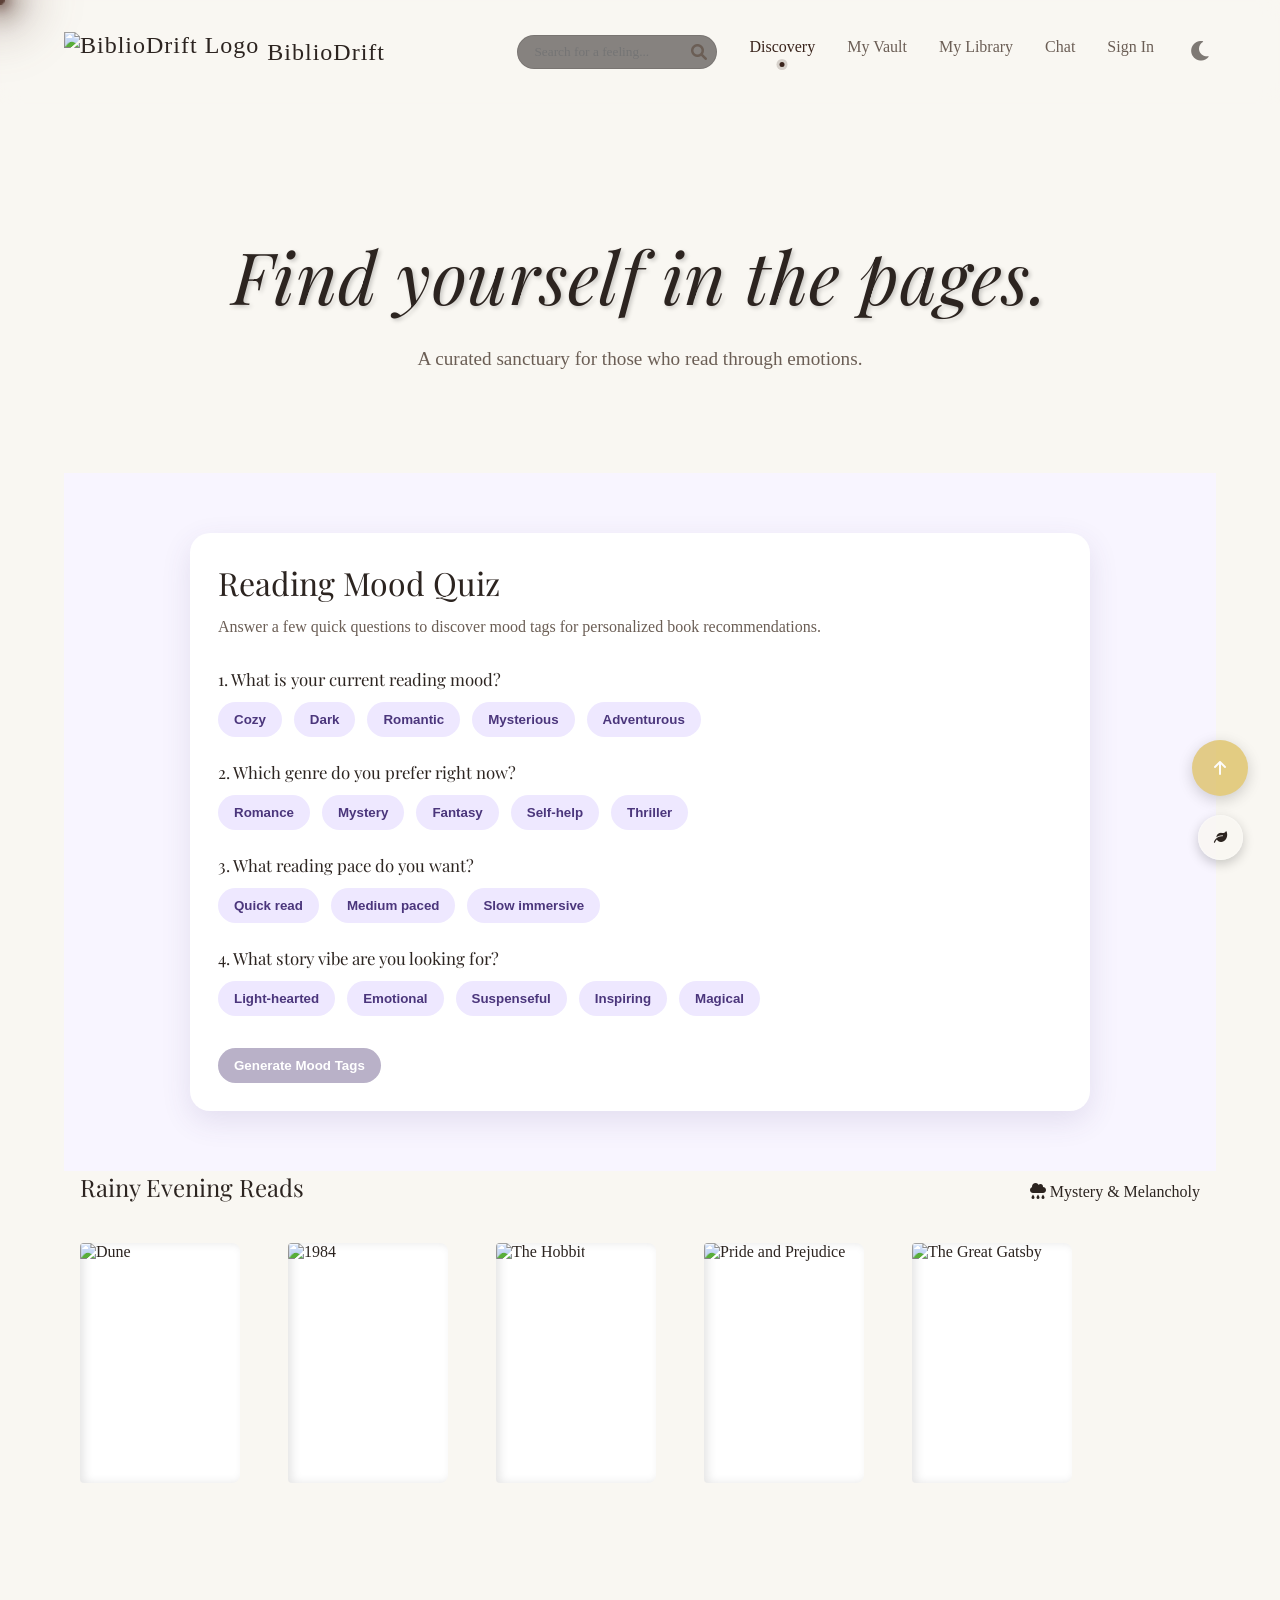
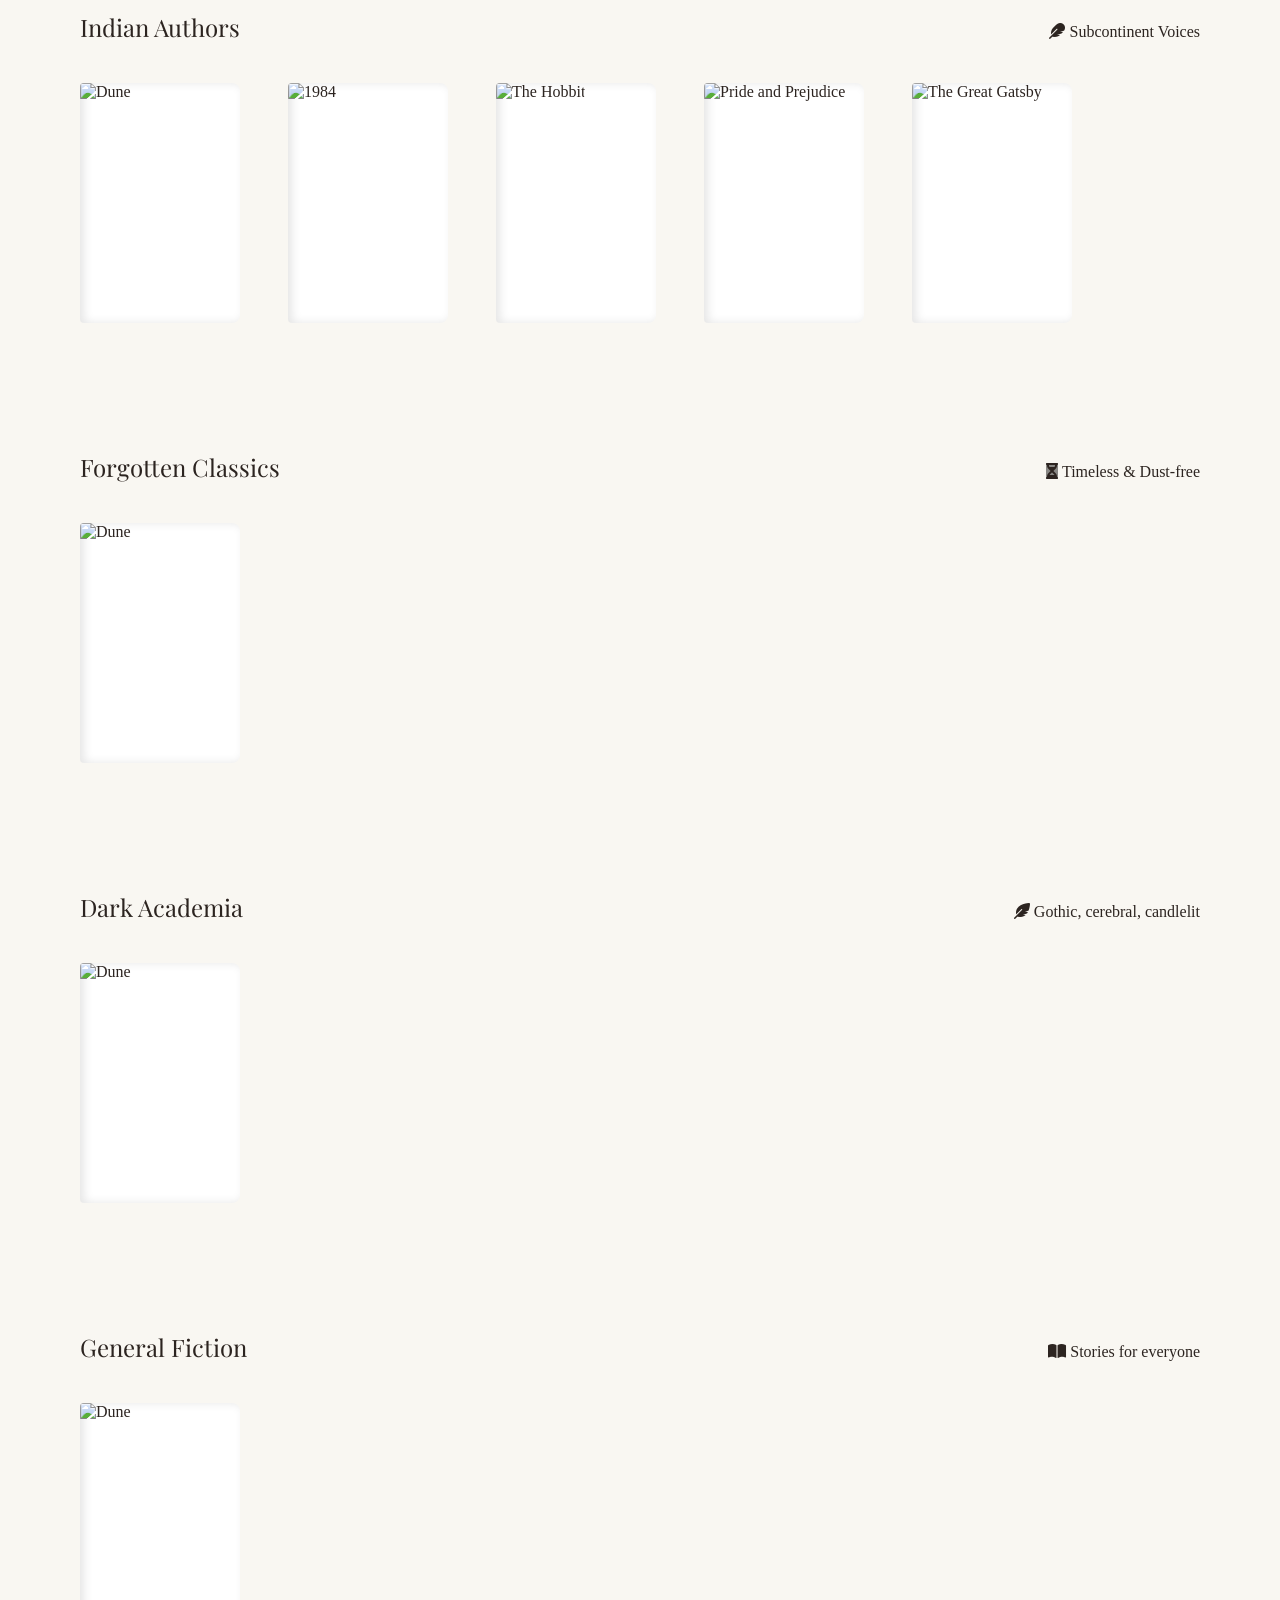
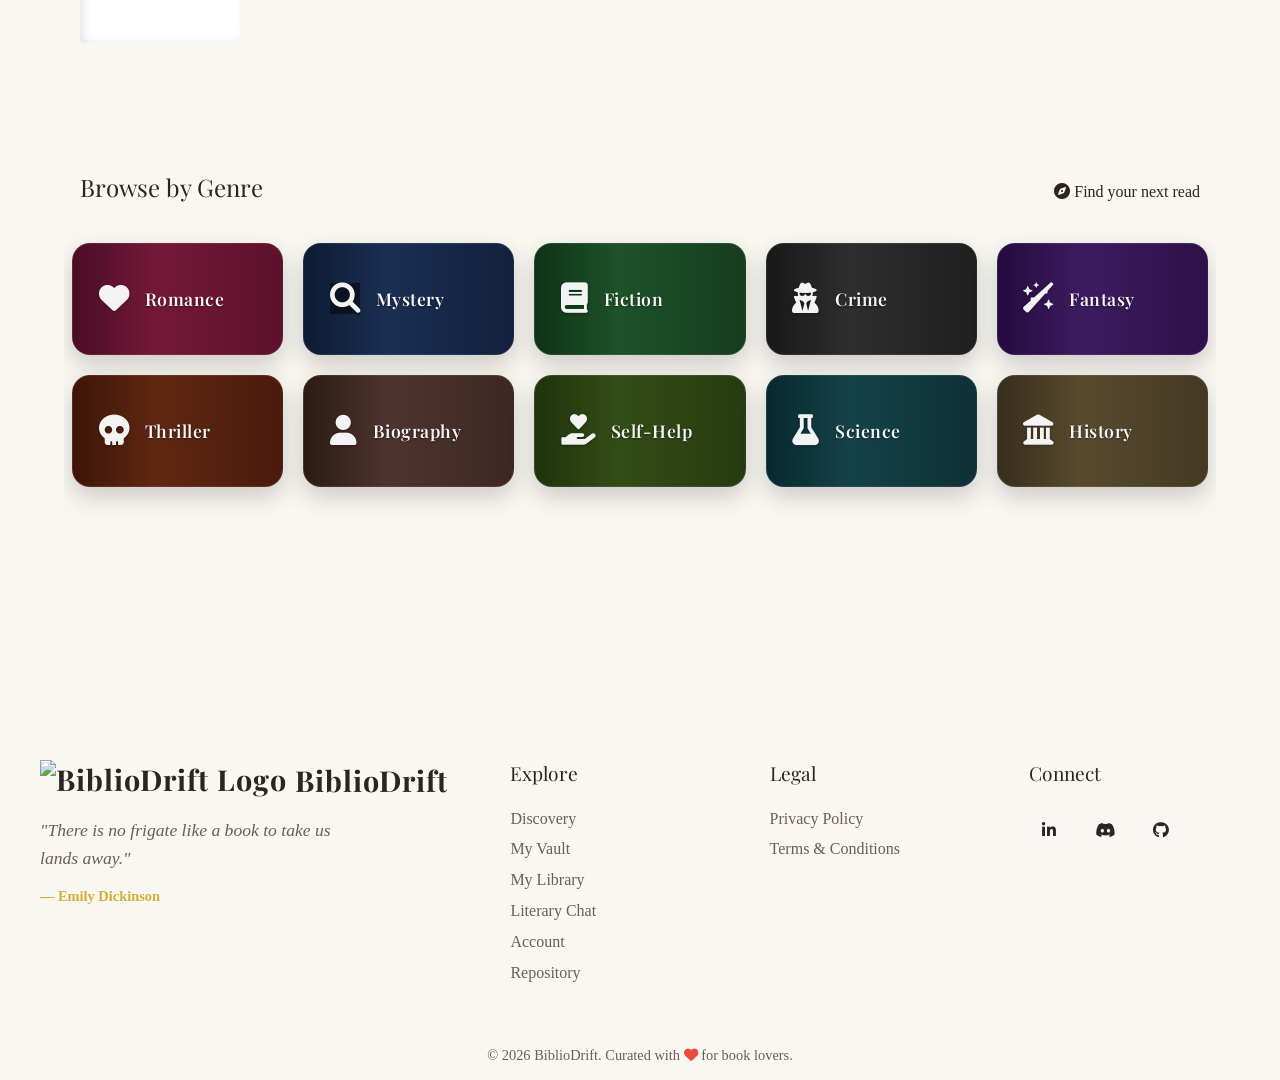
==== commit 7fe07909: "Add reading mood quiz feature" ====
--- a/frontend/pages/index.html
+++ b/frontend/pages/index.html
@@ -10,21 +10,60 @@
         document.documentElement.setAttribute('data-theme', 'night');
       }
     })();
+    document.addEventListener('DOMContentLoaded', function () {
+      const btn = document.getElementById('themeToggle');
+      if (!btn) {
+        console.error('themeToggle button not found');
+        return;
+      }
+
+      const icon = btn.querySelector('i');
+      const STORAGE_KEY = 'bibliodrift_theme';
+
+      function applyTheme(theme) {
+        if (theme === 'night') {
+          document.documentElement.setAttribute('data-theme', 'night');
+          if (icon) icon.className = 'fa-solid fa-sun';
+        } else {
+          document.documentElement.removeAttribute('data-theme');
+          if (icon) icon.className = 'fa-solid fa-moon';
+        }
+
+        localStorage.setItem(STORAGE_KEY, theme);
+        if (typeof restoreTheme === 'function') restoreTheme();
+        console.log('Theme applied:', theme);
+      }
+
+      // Load saved theme
+      const savedTheme = localStorage.getItem(STORAGE_KEY) || 'light';
+      applyTheme(savedTheme);
+
+      // Toggle on click
+      btn.addEventListener('click', function () {
+        const current =
+          document.documentElement.getAttribute('data-theme') === 'night'
+            ? 'night'
+            : 'light';
+
+        const next = current === 'night' ? 'light' : 'night';
+        applyTheme(next);
+      });
+    });
   </script>
   <script src="https://unpkg.com/dexie/dist/dexie.js"></script>
-
   <script src="../js/db.js"></script>
 
-  <script src="../js/app.js"></script>
+  <!-- <script src="../js/app.js"></script> -->
   <script src="../js/library-3d.js"></script>
-  <script src="https://unpkg.com/dexie/dist/dexie.js"></script>
   <meta name="viewport" content="width=device-width, initial-scale=1.0" />
   <!-- Added SEO meta description to improve search engine discoverability and click-through rates -->
-  <meta name="description" content="BiblioDrift — Discover books by mood, track your reading journey, and get AI-powered recommendations." />
+  <meta name="description"
+    content="BiblioDrift — Discover books by mood, track your reading journey, and get AI-powered recommendations." />
   <title>BiblioDrift | Find yourself in the pages</title>
   <link rel="stylesheet" href="../css/style.css" />
   <link rel="stylesheet" href="../css/keyboard-shortcuts.css" />
-  <link rel="manifest" href="/manifest.json">
+  <link rel="stylesheet" href="../css/pwa.css">
+  <link rel="manifest" href="../manifest.json">
   <!-- Fonts -->
   <link rel="preconnect" href="https://fonts.googleapis.com" />
   <link rel="preconnect" href="https://fonts.gstatic.com" crossorigin />
@@ -37,7 +76,6 @@
   <script src="https://cdn.jsdelivr.net/npm/dompurify@3.0.6/dist/purify.min.js"></script>
   <link rel="icon" href="../assets/images/biblioDrift_favicon.png" type="image/png">
   <!-- PWA -->
-  <link rel="manifest" href="/manifest.json">
   <meta name="theme-color" content="#2c2420">
   <meta name="apple-mobile-web-app-capable" content="yes">
   <meta name="apple-mobile-web-app-status-bar-style" content="black-translucent">
@@ -46,6 +84,10 @@
 </head>
 
 <body>
+  <div id="sc-glow-outer"></div>
+  <div id="sc-glow-mid"></div>
+  <div id="sc-glow-inner"></div>
+  <div id="sc-dot"></div>
   <header>
     <a href="index.html" class="logo">
       <img style="height: 40px" src="../assets/images/biblioDrift_favicon.png" alt="BiblioDrift Logo"> BiblioDrift
@@ -61,6 +103,10 @@
           <span class="tooltip-text"><i class="fa-solid fa-wand-magic-sparkles"></i> Explore books</span>
         </div>
         <div class="tooltip">
+          <a href="vault.html">My Vault</a>
+          <span class="tooltip-text"><i class="fa-solid fa-vault"></i> My Vault</span>
+        </div>
+        <div class="tooltip">
           <a href="library.html">My Library</a>
           <span class="tooltip-text"><i class="fa-solid fa-book"></i> My Library</span>
         </div>
@@ -86,11 +132,82 @@
       <p>A curated sanctuary for those who read through emotions.</p>
     </section>
 
+    <!-- Reading mood quiz section -->
+    <section class="reading-mood-quiz" id="readingMoodQuiz">
+      <div class="quiz-container">
+        <h2>Reading Mood Quiz</h2>
+        <p>
+          Answer a few quick questions to discover mood tags for personalized book
+          recommendations.
+        </p>
+
+        <div class="quiz-question">
+          <h3>1. What is your current reading mood?</h3>
+          <div class="quiz-options" data-question="mood">
+            <button type="button" data-value="cozy">Cozy</button>
+            <button type="button" data-value="dark">Dark</button>
+            <button type="button" data-value="romantic">Romantic</button>
+            <button type="button" data-value="mysterious">Mysterious</button>
+            <button type="button" data-value="adventurous">Adventurous</button>
+          </div>
+        </div>
+
+        <div class="quiz-question">
+          <h3>2. Which genre do you prefer right now?</h3>
+          <div class="quiz-options" data-question="genre">
+            <button type="button" data-value="romance">Romance</button>
+            <button type="button" data-value="mystery">Mystery</button>
+            <button type="button" data-value="fantasy">Fantasy</button>
+            <button type="button" data-value="self-help">Self-help</button>
+            <button type="button" data-value="thriller">Thriller</button>
+          </div>
+        </div>
+
+        <div class="quiz-question">
+          <h3>3. What reading pace do you want?</h3>
+          <div class="quiz-options" data-question="pace">
+            <button type="button" data-value="quick-read">Quick read</button>
+            <button type="button" data-value="medium-paced">Medium paced</button>
+            <button type="button" data-value="slow-immersive">Slow immersive</button>
+          </div>
+        </div>
+
+        <div class="quiz-question">
+          <h3>4. What story vibe are you looking for?</h3>
+          <div class="quiz-options" data-question="vibe">
+            <button type="button" data-value="light-hearted">Light-hearted</button>
+            <button type="button" data-value="emotional">Emotional</button>
+            <button type="button" data-value="suspenseful">Suspenseful</button>
+            <button type="button" data-value="inspiring">Inspiring</button>
+            <button type="button" data-value="magical">Magical</button>
+          </div>
+        </div>
+
+        <button type="button" id="generateMoodTags" class="generate-tags-btn" disabled>
+          Generate Mood Tags
+        </button>
+
+        <div class="quiz-results" id="quizResults" hidden>
+          <h3>Your Reading Mood Tags</h3>
+          <div class="mood-tags" id="moodTags"></div>
+          <button type="button" id="retakeQuiz" class="retake-quiz-btn">
+            Retake Quiz
+          </button>
+        </div>
+      </div>
+    </section>
     <!-- SEARCH RESULTS SECTION (Initially Hidden) -->
     <section id="search-results-section" class="curated-section" hidden>
       <div class="section-header">
         <h2 id="search-query-display">Search Results</h2>
         <span><i class="fa-solid fa-magnifying-glass"></i> Exploring your query</span>
+      </div>
+      <!-- Mood-Tag Filter Bar -->
+      <div id="mood-filter-bar" class="mood-filter-bar" hidden>
+        <div class="filter-label">Filter by mood:</div>
+        <div class="filter-chips" id="filter-chips">
+          <!-- Dynamically populated chips -->
+        </div>
       </div>
       <div class="curated-row" id="search-results-grid">
         <!-- Dynamically Appended Books -->
@@ -190,11 +307,20 @@
                 <div class="text-skeleton skeleton" style="width: 70%"></div>
               </div>
             </div>
+            <!-- Added "Where to Buy" section -->
+            <div class="purchase-links-box" style="margin-top: 15px;">
+              <div class="purchase-header"><i class="fa-solid fa-cart-shopping"></i><span> Where to Buy</span></div>
+              <div id="modal-purchase-links" class="purchase-links-container">
+                <div class="text-skeleton skeleton"></div>
+              </div>
+            </div>
             <div class="modal-actions">
               <button id="modal-add-btn" class="btn-primary"><i class="fa-regular fa-heart"></i> Add to Library</button>
               <button id="modal-preview-btn" class="btn-preview"><i class="fa-solid fa-book-open"></i> Preview</button>
               <button id="modal-share-btn" class="btn-secondary modal-share-btn"><i class="fa-solid fa-share-nodes"></i>
                 Share</button>
+              <button id="modal-mood-btn" class="btn-secondary"><i class="fa-solid fa-wand-magic-sparkles"></i> Explore
+                Mood</button>
             </div>
           </div>
         </div>
@@ -202,23 +328,26 @@
     </dialog>
   </main>
 
-
-<!--The footer is being called usingt footer.js.-->
+  <!--The footer is being called usingt footer.js.-->
   <script src="../js/config.js"></script>
+  <script src="../js/security.js"></script>
   <script src="../js/app.js"></script>
   <script src="../js/book-preview.js"></script>
+  <script src="../js/pwa.js"></script>
   <script src="../js/footer.js"></script>
   <script src="../script/header-scroll.js"></script>
-
+  <script src="../js/theme-manager.js"></script>
+  <script src="../js/ambient.js"></script>
 
   <!-- Back to Top Button -->
-  <button id="backToTop" class="btn-icon back-to-top" title="Back to Top" onclick="window.scrollTo({top: 0, behavior: 'smooth'});">
+  <button id="backToTop" class="btn-icon back-to-top" title="Back to Top"
+    onclick="window.scrollTo({top: 0, behavior: 'smooth'});">
     <i class="fa-solid fa-arrow-up"></i>
   </button>
 
   <!-- Ambient Sanctuary UI -->
   <div class="ambient-sanctuary">
-    <button id="ambientToggle" title="Ambient Sanctuary">
+    <button id="ambientToggle" title="Ambient Sanctuary" aria-expanded="false" aria-controls="ambientPanel">
       <i class="fa-solid fa-leaf"></i>
     </button>
     <div id="ambientPanel" class="ambient-panel">
@@ -252,16 +381,16 @@
         </label>
       </div>
       <div class="volume-control">
-        <label for="ambientVolume" style="color: var(--text-main) !important;"><i class="fa-solid fa-volume-high"></i> Volume</label>
-        <input type="range" id="ambientVolume" min="0" max="1" step="0.1" value="0.5" style="width: 100%;">
+        <label for="ambientVolume" style="color: var(--text-main) !important;"><i class="fa-solid fa-volume-high"></i>
+          Volume</label>
+        <div class="range-wrap">
+          <div class="range-track" aria-hidden="true"></div>
+          <div class="range-fill" aria-hidden="true"></div>
+          <input type="range" id="ambientVolume" min="0" max="1" step="0.1" value="0.5" style="width: 100%;">
+        </div>
       </div>
     </div>
   </div>
-
-  <script src="../js/ambient.js"></script>
-  <script src="../js/security.js"></script>
-  <script src="../js/pwa.js"></script>
-
 </body>
 
-</html>
+</html>
--- a/frontend/css/style.css
+++ b/frontend/css/style.css
@@ -1,4672 +1,6002 @@
-:root {
+    :root {
+        /* Day Theme (Default) */
+        --bg-color: #f9f7f2;
+        --header-bg: rgba(249, 247, 242, 0.8);
+        --text-main: #2c2420;
+        --text-muted: #6b5e55;
+        --accent-gold: #d4af37;
+        --wood-dark: #5d4037;
+        --wood-light: #8d6e63;
+        --glass-bg: rgba(255, 255, 255, 0.1);
+        --glass-border: rgba(255, 255, 255, 0.2);
+        --shadow-soft: 0 10px 30px rgba(0, 0, 0, 0.05);
+        --shadow-panel: 0 18px 45px rgba(44, 36, 32, 0.12);
+        --input-bg: rgba(20, 15, 15, 0.5);
+        --input-border: rgba(0, 0, 0, 0.1);
+        --book-bg: #fff;
+        --paper-color: #fffdf9;
+        --nav-active-color: #3a241c;
+        --nav-active-ring: rgba(58, 36, 28, 0.18);
+        --surface-panel: rgba(255, 255, 255, 0.72);
+        --surface-elevated: rgba(255, 255, 255, 0.92);
+        --surface-soft: rgba(255, 255, 255, 0.58);
+        --control-border: rgba(93, 64, 55, 0.14);
+        --control-focus-ring: rgba(212, 175, 55, 0.24);
+        --control-hover: rgba(255, 255, 255, 0.96);
+        --radius-panel: 24px;
+        --radius-control: 18px;
+
+        /* Vibe Colors */
+        --vibe-mystery: #78909c;
+        --vibe-romance: #ef9a9a;
+        --vibe-classic: #a1887f;
+
+        /* Dimensions */
+        --book-width: 160px;
+        --book-height: 240px;
+
+        --book-thick: 40px;
+    }
+
     /* Fix: WCAG AA Contrast Floor - Issue #534 */
-.glass-panel,
-.book-tooltip,
-.book-detail-modal,
-[class*="glass"] {
-    background: rgba(0, 0, 0, 0.45) !important;
-    backdrop-filter: blur(12px);
-    -webkit-backdrop-filter: blur(12px);
-}
-    /* Day Theme (Default) */
-    --bg-color: #f9f7f2;
-    --header-bg: rgba(249, 247, 242, 0.8);
-    --text-main: #2c2420;
-    --text-muted: #6b5e55;
-    --accent-gold: #d4af37;
-    --wood-dark: #5d4037;
-    --wood-light: #8d6e63;
-    --glass-bg: rgba(255, 255, 255, 0.1);
-    --glass-border: rgba(255, 255, 255, 0.2);
-    --shadow-soft: 0 10px 30px rgba(0, 0, 0, 0.05);
-    --input-bg: rgba(255, 255, 255, 0.5);
-    --input-border: rgba(0, 0, 0, 0.1);
-    --book-bg: #fff;
-    --paper-color: #fffdf9;
-
-    /* Vibe Colors */
-    --vibe-mystery: #78909c;
-    --vibe-romance: #ef9a9a;
-    --vibe-classic: #a1887f;
-
-    /* Dimensions */
-    --book-width: 160px;
-    --book-height: 240px;
-    --book-thick: 40px;
-}
-
-[data-theme="night"] {
-    /* Night Theme (Dark Wood) */
-    --bg-color: #1e1a18;
-    --header-bg: rgba(30, 26, 24, 0.85);
-    --text-main: #e0d5cb;
-    --text-muted: #a89a8e;
-    --accent-gold: #fccb4e;
-    --wood-dark: #3e2723;
-    --wood-light: #5d4037;
-    --glass-bg: rgba(0, 0, 0, 0.3);
-    --glass-border: rgba(255, 255, 255, 0.05);
-    --shadow-soft: 0 10px 40px rgba(0, 0, 0, 0.4);
-    --input-bg: rgba(0, 0, 0, 0.2);
-    --input-border: rgba(255, 255, 255, 0.1);
-    --book-bg: #2c2420;
-    --paper-color: #e0d5cb;
-}
-
-* {
-    box-sizing: border-box;
-    margin: 0;
-    padding: 0;
-}
-
-html {
-    scroll-behavior: smooth;
-    transition: background-color 0.4s ease, color 0.4s ease;
-}
-
-body {
-    background-color: var(--bg-color);
-    color: var(--text-main);
-    font-family: "Georgia", serif;
-    /* Classic serif for books */
-    overflow-x: hidden;
-    min-height: 100vh;
-    transition: background-color 0.4s ease, color 0.4s ease, border-color 0.4s ease, box-shadow 0.4s ease;
-}
-
-/* Explicit night-mode overrides — bulletproof fallback */
-[data-theme="night"] body,
-html[data-theme="night"],
-html[data-theme="night"] body {
-    background-color: #1e1a18 !important;
-    color: #fff5f5 !important;
-}
-
-[data-theme="night"] header {
-    background: rgba(30, 26, 24, 0.85) !important;
-}
-
-[data-theme="night"] .search-input,
-[data-theme="night"] input {
-    background: rgba(0, 0, 0, 0.2) !important;
-    color: #e0d5cb !important;
-    border-color: rgba(255, 255, 255, 0.1) !important;
-}
-
-
-/* Global Wooden Scrollbar Styling */
-::-webkit-scrollbar {
-    width: 12px;
-}
-
-::-webkit-scrollbar-track {
-    background: var(--bg-color);
-}
-
-::-webkit-scrollbar-thumb {
-    background: linear-gradient(180deg, var(--wood-dark), var(--wood-light));
-    border-radius: 6px;
-    border: 2px solid var(--bg-color);
-}
-
-::-webkit-scrollbar-thumb:hover {
-    background: linear-gradient(180deg, var(--wood-light), var(--wood-dark));
-    box-shadow: inset 0 0 6px rgba(0, 0, 0, 0.3);
-}
-
-h1,
-h2,
-h3 {
-    font-weight: normal;
-    font-family: "Playfair Display", serif;
-    /* Elegant headings */
-}
-
-/* --- Layout --- */
-header {
-    padding: 2rem 4rem;
-    display: flex;
-    justify-content: space-between;
-    align-items: center;
-    position: sticky;
-    top: 0;
-    z-index: 100;
-    background: var(--header-bg);
-    backdrop-filter: blur(10px);
-    transition: background-color 0.4s ease, color 0.4s ease, backdrop-filter 0.4s ease;
-}
-
-.header-controls {
-    display: flex;
-    align-items: center;
-    gap: 2rem;
-}
-
-.search-bar {
-    position: relative;
-    display: flex;
-    align-items: center;
-}
-
-.search-input {
-    background: var(--input-bg);
-    border: 1px solid var(--input-border);
-    padding: 0.5rem 1rem;
-    border-radius: 20px;
-    font-family: "Georgia", serif;
-    width: 200px;
-    transition: all 0.4s ease;
-    outline: none;
-    color: var(--text-main);
-}
-
-.search-input:focus {
-    background: var(--book-bg);
-    width: 300px;
-    box-shadow: var(--shadow-soft);
-}
-
-.search-icon {
-    position: absolute;
-    right: 10px;
-    color: var(--text-muted);
-    cursor: pointer;
-    transition: color 0.3s ease;
-}
-
-.search-icon:hover {
-    color: var(--text-main);
-}
-
-.logo {
-    font-size: 1.5rem;
-    letter-spacing: 1px;
-    color: var(--text-main);
-    text-decoration: none;
-    display: flex;
-    align-items: center;
-    gap: 0.5rem;
-}
-
-.nav-links a {
-    text-decoration: none;
-    color: var(--text-muted);
-    margin-left: 2rem;
-    transition: color 0.3s ease;
-}
-
-.nav-links a:hover,
-.nav-links a.active {
-    color: var(--text-main);
-}
-
-/* === ANIMATED HOVER TOOLTIPS FOR NAVIGATION (NEW) === */
-.tooltip {
-    position: relative;
-    display: inline-block;
-}
-
-.tooltip-text {
-    position: absolute;
-    left: 50%;
-    bottom: calc(100% + 8px);
-    transform: translateX(-50%) scale(0.95) translateY(6px);
-    padding: 10px 14px;
-    background: #fffaf3;
-    color: #2b2b2b;
-    font-size: 13px;
-    font-weight: 500;
-    white-space: nowrap;
-    border-radius: 10px;
-    box-shadow: 0 8px 20px rgba(0, 0, 0, 0.15);
-    border: 1px solid rgba(0, 0, 0, 0.08);
-    opacity: 0;
-    visibility: hidden;
-    pointer-events: none;
-    transition: all 0.25s ease;
-    z-index: 9999;
-}
-
-.tooltip-text::after {
-    content: "";
-    position: absolute;
-    top: 100%;
-    left: 50%;
-    transform: translateX(-50%) rotate(45deg);
-    width: 12px;
-    height: 12px;
-    background: #fffaf3;
-    border-left: 1px solid rgba(0, 0, 0, 0.08);
-    border-bottom: 1px solid rgba(0, 0, 0, 0.08);
-}
-
-.tooltip:hover .tooltip-text {
-    opacity: 1;
-    visibility: visible;
-    transform: translateX(-40%) scale(1) translateY(0);
-}
-
-.tooltip-text i {
-    margin-right: 5px;
-    color: var(--accent-gold);
-}
-
-main {
-    padding: 2rem 4rem;
-    max-width: 1400px;
-    margin: 0 auto;
-    width: 100%;
-    overflow-x: hidden;
-}
-
-/* --- Hero --- */
-.hero {
-    text-align: center;
-    padding: 6rem 1rem;
-    animation: heroFade 1s ease-out;
-}
-
-@keyframes heroFade {
-    from {
+    .glass-panel,
+    .book-tooltip,
+    .book-detail-modal,
+    [class*="glass"] {
+        background: rgba(0, 0, 0, 0.45) !important;
+        backdrop-filter: blur(12px);
+        -webkit-backdrop-filter: blur(12px);
+    }
+
+    [data-theme="night"] {
+        /* Night Theme (Dark Wood) */
+        --bg-color: #1e1a18;
+        --header-bg: rgba(30, 26, 24, 0.85);
+        --text-main: #e0d5cb;
+        --text-muted: #a89a8e;
+        --accent-gold: #fccb4e;
+        --wood-dark: #3e2723;
+        --wood-light: #5d4037;
+        --glass-bg: rgba(0, 0, 0, 0.3);
+        --glass-border: rgba(255, 255, 255, 0.05);
+        --shadow-soft: 0 10px 40px rgba(0, 0, 0, 0.4);
+        --shadow-panel: 0 18px 45px rgba(0, 0, 0, 0.45);
+        --input-bg: rgba(0, 0, 0, 0.2);
+        --input-border: rgba(255, 255, 255, 0.1);
+        --book-bg: #2c2420;
+        --paper-color: #e0d5cb;
+        --nav-active-color: #fff2df;
+        --nav-active-ring: rgba(255, 242, 223, 0.22);
+        --surface-panel: rgba(19, 16, 14, 0.74);
+        --surface-elevated: rgba(34, 28, 25, 0.92);
+        --surface-soft: rgba(255, 255, 255, 0.06);
+        --control-border: rgba(255, 255, 255, 0.1);
+        --control-focus-ring: rgba(252, 203, 78, 0.24);
+        --control-hover: rgba(255, 255, 255, 0.1);
+    }
+
+    * {
+        box-sizing: border-box;
+        margin: 0;
+        padding: 0;
+    }
+
+    html {
+        scroll-behavior: smooth;
+        transition: background-color 0.4s ease, color 0.4s ease;
+    }
+
+    body {
+        background-color: var(--bg-color);
+        color: var(--text-main);
+        font-family: "Georgia", serif;
+        /* Classic serif for books */
+        overflow-x: hidden;
+        min-height: 100vh;
+        display: flex;
+        flex-direction: column;
+        transition: background-color 0.4s ease, color 0.4s ease, border-color 0.4s ease, box-shadow 0.4s ease;
+    }
+
+    main {
+        flex: 1;
+    }
+
+    /* Explicit night-mode overrides — bulletproof fallback */
+    [data-theme="night"] body,
+    html[data-theme="night"],
+    html[data-theme="night"] body {
+        background-color: #1e1a18 !important;
+        color: #fff5f5 !important;
+    }
+
+    [data-theme="night"] header {
+        background: rgba(30, 26, 24, 0.85) !important;
+    }
+
+    [data-theme="night"] .search-input,
+    [data-theme="night"] input {
+        background: rgba(0, 0, 0, 0.2) !important;
+        color: #e0d5cb !important;
+        border-color: rgba(255, 255, 255, 0.1) !important;
+    }
+
+
+    /* Global Wooden Scrollbar Styling */
+    ::-webkit-scrollbar {
+        width: 12px;
+    }
+
+    ::-webkit-scrollbar-track {
+        background: var(--bg-color);
+    }
+
+    ::-webkit-scrollbar-thumb {
+        background: linear-gradient(180deg, var(--wood-dark), var(--wood-light));
+        border-radius: 6px;
+        border: 2px solid var(--bg-color);
+    }
+
+    ::-webkit-scrollbar-thumb:hover {
+        background: linear-gradient(180deg, var(--wood-light), var(--wood-dark));
+        box-shadow: inset 0 0 6px rgba(0, 0, 0, 0.3);
+    }
+
+    h1,
+    h2,
+    h3 {
+        font-weight: normal;
+        font-family: "Playfair Display", serif;
+        /* Elegant headings */
+    }
+
+    /* --- Layout --- */
+    header {
+        padding: 2rem 4rem;
+        display: flex;
+        justify-content: space-between;
+        align-items: center;
+        position: sticky;
+        top: 0;
+        z-index: 100;
+        background: var(--header-bg);
+        backdrop-filter: blur(10px);
+        transition: background-color 0.4s ease, color 0.4s ease, backdrop-filter 0.4s ease;
+    }
+
+    .header-controls {
+        display: flex;
+        align-items: center;
+        gap: 2rem;
+    }
+
+    .search-bar {
+        position: relative;
+        display: flex;
+        align-items: center;
+    }
+
+    .search-input {
+        background: var(--input-bg);
+        border: 1px solid var(--input-border);
+        padding: 0.5rem 1rem;
+        border-radius: 20px;
+        font-family: "Georgia", serif;
+        width: 200px;
+        transition: all 0.4s ease;
+        outline: none;
+        color: var(--text-main);
+    }
+
+    .search-input:focus {
+        background: var(--book-bg);
+        width: 300px;
+        box-shadow: var(--shadow-soft);
+    }
+
+    .search-icon {
+        position: absolute;
+        right: 10px;
+        color: var(--text-muted);
+        cursor: pointer;
+        transition: color 0.3s ease;
+    }
+
+    .search-icon:hover {
+        color: var(--text-main);
+    }
+
+    .logo {
+        font-size: 1.5rem;
+        letter-spacing: 1px;
+        color: var(--text-main);
+        text-decoration: none;
+        display: flex;
+        align-items: center;
+        gap: 0.5rem;
+    }
+
+    .nav-links {
+        display: flex;
+        align-items: center;
+        gap: 2rem;
+    }
+
+    .nav-links a {
+        text-decoration: none;
+        color: var(--text-muted);
+        position: relative;
+        display: inline-flex;
+        align-items: center;
+        justify-content: center;
+        min-height: 30px;
+        padding-bottom: 10px;
+        transition: color 0.25s ease;
+    }
+
+    .nav-links a:hover,
+    .nav-links a.active {
+        color: var(--nav-active-color);
+    }
+
+    .nav-links a::after {
+        content: "";
+        position: absolute;
+        left: 50%;
+        bottom: 0;
+        width: 5px;
+        height: 5px;
+        border-radius: 50%;
+        background: var(--nav-active-color);
+        box-shadow: 0 0 0 3px var(--nav-active-ring);
         opacity: 0;
-        transform: translateY(15px);
-    }
-
-    to {
+        transform: translateX(-50%) scale(0.35);
+        transition: opacity 0.22s ease, transform 0.22s ease;
+    }
+
+    .nav-links a:hover::after {
+        opacity: 0.45;
+        transform: translateX(-50%) scale(0.75);
+    }
+
+    .nav-links a.active::after {
+        opacity: 1;
+        transform: translateX(-50%) scale(1);
+    }
+
+    /* === ANIMATED HOVER TOOLTIPS FOR NAVIGATION (NEW) === */
+    .tooltip {
+        position: relative;
+        display: inline-block;
+    }
+
+    .tooltip-text {
+        display: none;
+    }
+
+    .tooltip-text::after {
+        display: none;
+    }
+
+    .tooltip:hover .tooltip-text {
+        display: none;
+    }
+
+    .tooltip-text i {
+        display: none;
+    }
+
+    main {
+        padding: 2rem 4rem;
+        max-width: 1400px;
+        margin: 0 auto;
+        width: 100%;
+        overflow-x: hidden;
+    }
+
+    /* --- Hero --- */
+    .hero {
+        text-align: center;
+        padding: 6rem 1rem;
+        animation: heroFade 1s ease-out;
+    }
+
+    @keyframes heroFade {
+        from {
+            opacity: 0;
+            transform: translateY(15px);
+        }
+
+        to {
+            opacity: 1;
+            transform: translateY(0);
+        }
+    }
+
+
+    .hero h1 {
+        font-size: clamp(2.5rem, 8vw, 4.5rem);
+        margin-bottom: 1.5rem;
+        font-style: italic;
+        line-height: 1.2;
+        letter-spacing: 0.5px;
+        text-shadow: 2px 2px 4px rgba(0, 0, 0, 0.2);
+    }
+
+    .hero p {
+        color: var(--text-muted);
+        font-size: 1.2rem;
+        line-height: 1.8;
+        max-width: 55ch;
+        margin: 0 auto;
+    }
+
+    /* --- Curated Tables (Horizontal Scroll) --- */
+    .curated-section {
+        margin-bottom: 6rem;
+        width: 100%;
+        overflow-x: hidden;
+    }
+
+    .section-header {
+        margin: 0 1rem 0.5rem 1rem;
+        display: flex;
+        justify-content: space-between;
+        align-items: baseline;
+        flex-wrap: wrap;
+        gap: 1rem;
+    }
+
+    .curated-row {
+        display: flex;
+        gap: 3rem;
+        padding: 2rem 1rem;
+        overflow-x: auto;
+        overflow-y: hidden;
+        /* Allow horizontal scrolling on mobile */
+        perspective: 1000px;
+        -webkit-overflow-scrolling: touch;
+        scroll-behavior: smooth;
+        flex-wrap: nowrap;
+    }
+
+    /* --- 3D Book Component --- */
+    .book-scene {
+        width: var(--book-width);
+        height: var(--book-height);
+        perspective: 1000px;
+        cursor: pointer;
+        flex-shrink: 0;
+        min-width: var(--book-width);
+    }
+
+    .book {
+        width: 100%;
+        height: 100%;
+        position: relative;
+        transform-style: preserve-3d;
+        /* Bouncy cozy feel */
+        transform-origin: center center -20px;
+        /* Pivot inside the book */
+        animation: floatIn 0.8s ease-out backwards;
+    }
+
+    @keyframes floatIn {
+        from {
+            opacity: 0;
+            transform: translateY(50px) scale(0.9);
+        }
+
+        to {
+            opacity: 1;
+            transform: translateY(0) scale(1);
+        }
+    }
+
+    .book.flipped {
+        transform: rotateY(180deg) scale(1.2) translateZ(50px);
+        /* Expand and bring closer */
+        z-index: 100;
+    }
+
+    /* Book Faces */
+    .book__face {
+        position: absolute;
+        width: 100%;
+        height: 100%;
+        backface-visibility: hidden;
+        /* Hide back when front is clear */
+        border-radius: 4px 8px 8px 4px;
+        box-shadow: 5px 5px 15px rgba(0, 0, 0, 0.15);
+    }
+
+    .book__face--front {
+        background: var(--book-bg);
+        transform: rotateY(0deg);
+        z-index: 2;
+    }
+
+    .book__face--front img {
+        width: 100%;
+        height: 100%;
+        object-fit: cover;
+        border-radius: 4px 8px 8px 4px;
+    }
+
+    .book__face--back {
+        transform: rotateY(180deg);
+        background: var(--paper-color);
+        /* Paper color */
+        padding: 1.5rem;
+        display: flex;
+        flex-direction: column;
+        justify-content: space-between;
+        border: 1px solid var(--glass-border);
+        z-index: 1;
+        color: #2c2420;
+        /* Keep text dark for paper feel even in night mode */
+    }
+
+    /* The Spine */
+    .book__face--spine {
+        position: absolute;
+        width: var(--book-thick);
+        height: 100%;
+        left: 0;
+        top: 0;
+        transform: rotateY(-90deg) translateZ(calc(var(--book-thick) / 2));
+    }
+
+    /* Improved 3D Box Model */
+    /* Re-defining .book for proper thickness volume */
+    .book {
+        transform-origin: center center -20px;
+        /* Pivot inside the book */
+    }
+
+    .book__face--front {
+        transform: translateZ(20px);
+    }
+
+    .book__face--back {
+        transform: rotateY(180deg) translateZ(20px);
+    }
+
+    .book__face--spine {
+        width: 40px;
+        height: 100%;
+        background: #333;
+        /* Default spine color */
+        transform: rotateY(-90deg) translateZ(20px);
+        /* Adjust positioning to be flush left of front face */
+        left: -20px;
+        /* Half thickness */
+    }
+
+    .book__face--right {
+        /* Pages */
+        width: 40px;
+        height: 100%;
+        background: linear-gradient(to right, #fff, #f0f0f0 20%, #fff 40%);
+        transform: rotateY(90deg) translateZ(140px);
+        /* Width - half thickness */
+        left: auto;
+        right: -20px;
+    }
+
+    /* Hover Effect: Pull out */
+    .book-scene:hover .book:not(.flipped) {
+        transform: translateZ(30px) translateY(-10px) rotateY(-10deg);
+    }
+
+    /* Glassmorphism Overlay (Quick view) */
+    .glass-overlay {
+        position: absolute;
+        bottom: 10px;
+        left: 10px;
+        right: 10px;
+        background: rgba(255, 255, 255, 0.7);
+        backdrop-filter: blur(8px);
+        padding: 0.5rem;
+        border-radius: 6px;
+        opacity: 0;
+        transform: translateY(10px);
+        transition: all 0.3s ease;
+        pointer-events: none;
+        /* Let clicks pass to book */
+    }
+
+    .book-scene:hover .glass-overlay {
         opacity: 1;
         transform: translateY(0);
     }
-}
-
-
-.hero h1 {
-    font-size: clamp(2.5rem, 8vw, 4.5rem);
-    margin-bottom: 1.5rem;
-    font-style: italic;
-    line-height: 1.2;
-    letter-spacing: 0.5px;
-    text-shadow: 2px 2px 4px rgba(0, 0, 0, 0.2);
-}
-
-.hero p {
-    color: var(--text-muted);
-    font-size: 1.2rem;
-    line-height: 1.8;
-    max-width: 55ch;
-    margin: 0 auto;
-}
-
-/* --- Curated Tables (Horizontal Scroll) --- */
-.curated-section {
-    margin-bottom: 6rem;
-    width: 100%;
-    overflow-x: hidden;
-}
-
-.section-header {
-    margin-: 0 1rem 0.5rem 1rem;
-    display: flex;
-    justify-content: space-between;
-    align-items: baseline;
-    flex-wrap: wrap;
-    gap: 1rem
-    justify-content: space-between;
-    align-items: baseline;
-}
-
-.curated-row {
-    display: flex;
-    gap: 3rem;
-    padding: 2rem 1rem;
-    overflow-x: auto;
-    overflow-y: hidden;
-    /* Allow horizontal scrolling on mobile */
-    perspective: 1000px;
-    -webkit-overflow-scrolling: touch;
-    scroll-behavior: smooth;
-    flex-wrap: nowrap;
-}
-
-/* --- 3D Book Component --- */
-.book-scene {
-    width: var(--book-width);
-    height: var(--book-height);
-    perspective: 1000px;
-    cursor: pointer;
-    flex-shrink: 0;
-    min-width: var(--book-width);
-}
-
-.book {
-    width: 100%;
-    height: 100%;
-    position: relative;
-    transform-style: preserve-3d;
-    /* Bouncy cozy feel */
-    transform-origin: center center -20px;
-    /* Pivot inside the book */
-    animation: floatIn 0.8s ease-out backwards;
-}
-
-@keyframes floatIn {
-    from {
+
+    /* Back of book content */
+    .handwritten-note {
+        font-family: "Courier New", Courier, monospace;
+        /* Placeholder for handwriting font */
+        color: var(--text-muted);
+        font-size: 0.9rem;
+        line-height: 1.4;
+        background: #fffdc2;
+        padding: 10px;
+        transform: rotate(-2deg);
+        box-shadow: 2px 2px 5px rgba(0, 0, 0, 0.1);
+        margin-bottom: 1rem;
+    }
+
+    /* Read details Button */
+    .read-details-btn {
+        background-color: #3e2723;
+        color: #fffdf9;
+        border: 1px solid var(--accent-gold);
+        padding: 6px 16px;
+        border-radius: 6px;
+        font-family: 'Playfair Display', 'Georgia', serif;
+        font-size: 0.82rem;
+        cursor: pointer;
+        display: flex;
+        align-items: center;
+        justify-content: center;
+        gap: 6px;
+        margin: 8px auto 14px auto;
+        width: 96%;
+        box-shadow: 0 3px 6px rgba(0, 0, 0, 0.15);
+        transition: background-color 0.2s ease-in-out;
+        white-space: nowrap;
+    }
+
+    .read-details-btn:hover {
+        background-color: #5d4037;
+    }
+
+    .book__face--back .book-actions {
+        justify-content: space-around;
+        padding: 0 10px;
+        width: 100%;
+        margin-bottom: -6px;
+    }
+
+    .book-actions {
+        display: flex;
+        gap: 0.35rem;
+        justify-content: center;
+        align-items: center;
+        width: 100%;
+    }
+
+    .btn-icon {
+        border: none;
+        background: none;
+        cursor: pointer;
+        font-size: 1rem;
+        padding: 0.15rem 0.25rem;
+        opacity: 0.6;
+        transition: opacity 0.2s, transform 0.12s;
+    }
+
+    .btn-icon:hover {
+        opacity: 1;
+        transform: scale(1.08);
+    }
+
+    /* --- Virtual Shelves --- */
+    .shelves-container {
+        width: 100%;
+        overflow-x: hidden;
+        display: flex;
+        flex-direction: column;
+        gap: 4rem;
+        padding: 2rem 0;
+    }
+
+    .shelf-row {
+        position: relative;
+        padding: 0 2rem 1.5rem 2rem;
+        /* Realistic Wood Texture Gradient */
+        background:
+            repeating-linear-gradient(90deg,
+                transparent 0,
+                transparent 4px,
+                rgba(0, 0, 0, 0.02) 5px,
+                transparent 10px),
+            linear-gradient(to bottom, #5d4037 0%, #3e2723 100%);
+        border-bottom: 25px solid #281a15;
+        /* Thicker front lip */
+        border-radius: 4px;
+        box-shadow:
+            0 20px 20px -10px rgba(0, 0, 0, 0.3),
+            inset 0 2px 20px rgba(0, 0, 0, 0.2);
+        display: flex;
+        align-items: flex-end;
+        gap: 1.5rem;
+        /* More spacing for expanded books */
+        min-height: 280px;
+        flex-wrap: nowrap;
+        overflow-x: auto;
+        -webkit-overflow-scrolling: touch;
+    }
+
+    .shelf-row::after {
+        /* Depth shadow on wall behind books */
+        content: "";
+        position: absolute;
+        bottom: 25px;
+        /* Above bottom lip */
+        left: 0;
+        right: 0;
+        height: 100%;
+        z-index: -1;
+        background: linear-gradient(to bottom,
+                rgba(0, 0, 0, 0.1),
+                rgba(0, 0, 0, 0.4));
+        pointer-events: none;
+    }
+
+    .shelf-label {
+        position: absolute;
+        top: -20px;
+        left: 0;
+        font-size: 1.2rem;
+        color: var(--wood-light);
+        font-style: italic;
+    }
+
+    /* --- Mood Analysis Styles --- */
+
+    /* Mood Tags on Book Covers */
+    .mood-tags {
+        position: absolute;
+        top: 5px;
+        left: 5px;
+        display: flex;
+        flex-direction: column;
+        gap: 2px;
+    }
+
+    .mood-tag {
+        background: rgba(0, 0, 0, 0.7);
+        color: white;
+        padding: 2px 6px;
+        border-radius: 10px;
+        font-size: 0.7rem;
+        font-weight: bold;
+        text-transform: capitalize;
+    }
+
+    /* Mood-specific colors */
+    .mood-cozy {
+        background: #8d6e63 !important;
+    }
+
+    .mood-dark {
+        background: #424242 !important;
+    }
+
+    .mood-mysterious {
+        background: #5e35b1 !important;
+    }
+
+    .mood-romantic {
+        background: #e91e63 !important;
+    }
+
+    .mood-adventurous {
+        background: #ff5722 !important;
+    }
+
+    .mood-melancholy {
+        background: #607d8b !important;
+    }
+
+    .mood-uplifting {
+        background: #4caf50 !important;
+    }
+
+    .mood-intense {
+        background: #f44336 !important;
+    }
+
+    .mood-whimsical {
+        background: #9c27b0 !important;
+    }
+
+    .mood-thought-provoking {
+        background: #795548 !important;
+    }
+
+    /* Glass overlay mood tags */
+    .glass-mood-tags {
+        margin-top: 0.5rem;
+        display: flex;
+        gap: 0.25rem;
+        flex-wrap: wrap;
+    }
+
+    .glass-mood-tag {
+        background: rgba(255, 255, 255, 0.3);
+        padding: 1px 4px;
+        border-radius: 8px;
+        font-size: 0.6rem;
+        text-transform: capitalize;
+    }
+
+    /* Back of book mood analysis */
+    .mood-analysis {
+        margin-top: 1rem;
+        padding-top: 0.5rem;
+        border-top: 1px solid rgba(0, 0, 0, 0.1);
+    }
+
+    .mood-tags-back {
+        display: flex;
+        gap: 0.25rem;
+        flex-wrap: wrap;
+        margin-top: 0.25rem;
+    }
+
+    .mood-tag-small {
+        background: var(--accent-gold);
+        color: white;
+        padding: 1px 4px;
+        border-radius: 6px;
+        font-size: 0.6rem;
+        text-transform: capitalize;
+    }
+
+    /* Mood Analysis Modal */
+    .mood-modal {
+        position: fixed;
+        top: 0;
+        left: 0;
+        width: 100%;
+        height: 100%;
+        background: rgba(0, 0, 0, 0.7);
+        display: flex;
+        justify-content: center;
+        align-items: center;
+        z-index: 1000;
+        backdrop-filter: blur(5px);
+    }
+
+    .mood-modal-content {
+        background: var(--book-bg);
+        border-radius: 12px;
+        max-width: 500px;
+        width: 90%;
+        max-height: 80vh;
+        overflow-y: auto;
+        box-shadow: var(--shadow-soft);
+        border: 1px solid var(--glass-border);
+        display: flex;
+        flex-direction: column;
+    }
+
+    .mood-modal-header {
+        padding: 1.5rem;
+        border-bottom: 1px solid var(--glass-border);
+        display: flex;
+        justify-content: space-between;
+        align-items: center;
+    }
+
+    .mood-modal-header h3 {
+        margin: 0;
+        color: var(--text-main);
+    }
+
+    .close-modal {
+        background: none;
+        border: none;
+        font-size: 1.5rem;
+        cursor: pointer;
+        color: var(--text-muted);
+        padding: 0;
+        width: 30px;
+        height: 30px;
+        display: flex;
+        align-items: center;
+        justify-content: center;
+    }
+
+    .close-modal:hover {
+        color: var(--text-main);
+    }
+
+    .mood-modal-body {
+        padding: 1.5rem;
+    }
+
+    .mood-section {
+        margin-bottom: 1.5rem;
+    }
+
+    .mood-section h4 {
+        margin: 0 0 0.5rem 0;
+        color: var(--text-main);
+        font-size: 1rem;
+    }
+
+    /* Sentiment Bar */
+    .sentiment-bar {
+        width: 100%;
+        height: 8px;
+        background: #e0e0e0;
+        border-radius: 4px;
+        overflow: hidden;
+        margin: 0.5rem 0;
+    }
+
+    .sentiment-fill {
+        height: 100%;
+        background: linear-gradient(to right, #f44336, #ff9800, #4caf50);
+        transition: width 0.3s ease;
+    }
+
+    /* Large mood tags in modal */
+    .mood-tags-large {
+        display: flex;
+        gap: 0.5rem;
+        flex-wrap: wrap;
+    }
+
+    .mood-tag-large {
+        padding: 0.5rem 1rem;
+        border-radius: 20px;
+        font-size: 0.9rem;
+        font-weight: bold;
+        color: white;
+        text-transform: capitalize;
+    }
+
+    /* Vibe quote styling */
+    .vibe-quote {
+        background: var(--paper-color);
+        padding: 1rem;
+        border-radius: 8px;
+        font-style: italic;
+        color: #2c2420;
+        border-left: 4px solid var(--accent-gold);
+        margin: 0.5rem 0;
+    }
+
+    /* Mood button in book actions */
+    .mood-btn {
+        color: var(--accent-gold) !important;
+    }
+
+    .mood-btn:hover {
+        color: var(--wood-dark) !important;
+        transform: scale(1.1);
+    }
+
+    /* Responsive mood modal */
+    @media (max-width: 768px) {
+        .mood-modal-content {
+            width: 95%;
+            margin: 1rem;
+        }
+
+        .mood-tags-large {
+            flex-direction: column;
+        }
+
+        .mood-tag-large {
+            text-align: center;
+        }
+    }
+
+    /* Utilities */
+    .hidden {
+        display: none !important;
+    }
+
+    /* --- Constellation View --- */
+    .constellation-container {
+        width: 100%;
+        min-height: 600px;
+        margin-top: 2rem;
+        position: relative;
+        border-radius: 12px;
+        overflow: hidden;
+        animation: fadeIn 0.5s ease;
+    }
+
+    .view-toggles button {
+        cursor: pointer;
+        transition: all 0.3s ease;
+    }
+
+    .view-toggles .active-view {
+        box-shadow: 0 4px 15px rgba(0, 0, 0, 0.2);
+        transform: scale(1.05);
+    }
+
+    .fade-in {
+        animation: fadeIn 1s ease;
+    }
+
+    @keyframes fadeIn {
+        from {
+            opacity: 0;
+            transform: translateY(10px);
+        }
+
+        to {
+            opacity: 1;
+            transform: translateY(0);
+        }
+    }
+
+    /* Theme Toggle Button Enhancement */
+    #themeToggle {
+        font-size: 1.4rem;
+        color: var(--text-main);
+        cursor: pointer;
+        transition:
+            transform 0.3s ease,
+            color 0.3s ease;
+    }
+
+    #themeToggle:hover {
+        transform: rotate(15deg) scale(1.1);
+        color: var(--accent-gold);
+    }
+
+
+    .footer {
+        min-height: 120px;
+        width: 100%;
+        background-color: #222;
+        display: flex;
+        flex-direction: column;
+        justify-content: center;
+        align-items: center;
+        gap: 1.2rem;
+        padding: 2rem 0;
+        margin-top: 4rem;
+    }
+
+    .social_icons {
+        display: flex;
+        gap: 2rem;
+        z-index: 999;
+    }
+
+    .social_icons a {
+        color: var(--accent-gold);
+        font-size: 2rem;
+        transition:
+            transform 0.3s ease,
+            color 0.3s ease;
+        text-decoration: none;
+    }
+
+    .social_icons a:hover {
+        color: white;
+        transform: translateY(-5px);
+    }
+
+    .reading-progress {
+        margin-top: 0.75rem;
+        opacity: 0.85;
+    }
+
+    .progress-slider {
+        width: 100%;
+        accent-color: var(--accent-gold);
+    }
+
+    .reading-progress small {
+        font-size: 0.7rem;
+        opacity: 0.7;
+    }
+
+    /* --- Glass Modal --- */
+    .glass-modal {
+        margin: auto;
+        width: 90%;
+        max-width: 900px;
+        background: transparent;
+        border: none;
+        padding: 0;
+        overflow: visible;
+        max-height: 95vh;
+    }
+
+    .glass-modal::backdrop {
+        background: rgba(0, 0, 0, 0.4);
+        backdrop-filter: blur(5px);
+    }
+
+    .modal-content {
+        background: rgba(255, 255, 255, 0.65);
+        backdrop-filter: blur(20px);
+        -webkit-backdrop-filter: blur(20px);
+        border: 1px solid var(--glass-border);
+        border-radius: 20px;
+        box-shadow: 0 25px 50px -12px rgba(0, 0, 0, 0.25);
+        padding: 2.5rem;
+        position: relative;
+        overflow: hidden;
+        overflow-y: auto;
+        animation: modalIn 0.4s cubic-bezier(0.175, 0.885, 0.32, 1.275);
+        max-height: 90vh;
+        color: var(--text-main);
+    }
+
+    [data-theme="night"] .modal-content {
+        background: rgba(30, 26, 24, 0.8);
+        border: 1px solid rgba(255, 255, 255, 0.1);
+    }
+
+    @keyframes modalIn {
+        from {
+            opacity: 0;
+            transform: scale(0.9) translateY(20px);
+        }
+
+        to {
+            opacity: 1;
+            transform: scale(1) translateY(0);
+        }
+    }
+
+    .close-modal-btn {
+        position: absolute;
+        top: 1.5rem;
+        right: 1.5rem;
+        background: var(--glass-bg);
+        border: none;
+        width: 2.5rem;
+        height: 2.5rem;
+        border-radius: 50%;
+        cursor: pointer;
+        font-size: 1.2rem;
+        color: var(--text-muted);
+        transition: all 0.2s;
+        display: flex;
+        justify-content: center;
+        align-items: center;
+        z-index: 10;
+    }
+
+    .close-modal-btn:hover {
+        background: var(--accent-gold);
+        color: #fff;
+        transform: rotate(90deg);
+    }
+
+    .modal-body {
+        display: grid;
+        grid-template-columns: 300px 1fr;
+        gap: 3rem;
+    }
+
+    .modal-media {
+        display: flex;
+        justify-content: center;
+        align-items: center;
+    }
+
+    .modal-media img {
+        width: 100%;
+        height: auto;
+        border-radius: 12px;
+        box-shadow: 10px 10px 30px rgba(0, 0, 0, 0.2);
+        transform: rotate(-3deg);
+        transition: transform 0.3s;
+    }
+
+    .modal-media img:hover {
+        transform: rotate(0) scale(1.02);
+    }
+
+    .modal-info {
+        display: flex;
+        flex-direction: column;
+        gap: 1.5rem;
+    }
+
+    .modal-info h2 {
+        font-size: 2.5rem;
+        line-height: 1.2;
+        margin-bottom: 0;
+    }
+
+    .modal-subtitle {
+        font-size: 1.2rem;
+        color: var(--text-muted);
+        font-style: italic;
+        margin-top: -1rem;
+    }
+
+    /* AI Insight Box */
+    .ai-insight-box {
+        background: #fdfaf5;
+        border: 1px solid rgba(212, 175, 55, 0.2);
+        border-left: 4px solid var(--accent-gold);
+        padding: 1.2rem 1.5rem;
+        border-radius: 12px;
+        margin-top: 1.5rem;
+        box-shadow: 0 2px 8px rgba(0, 0, 0, 0.03);
+    }
+
+    #modal-ai-note {
+        font-family: "Georgia", serif;
+        font-style: italic;
+        color: var(--text-main) !important;
+        line-height: 1.6;
+        font-size: 1.05rem;
+        display: block;
+    }
+
+    [data-theme="night"] .ai-insight-box {
+        background: linear-gradient(135deg,
+                rgba(255, 255, 255, 0.05),
+                rgba(0, 0, 0, 0.2));
+    }
+
+    .ai-insight-box::before {
+        content: "";
+        position: absolute;
+        top: 0;
+        left: 0;
+        right: 0;
+        height: 2px;
+        background: linear-gradient(90deg,
+                transparent,
+                var(--accent-gold),
+                transparent);
+        opacity: 0.5;
+    }
+
+    .ai-header {
+        display: flex;
+        align-items: center;
+        gap: 0.8rem;
+        font-family: "Courier New", monospace;
+        /* Tech feel */
+        font-weight: bold;
+        color: var(--accent-gold);
+        margin-bottom: 1rem;
+        text-transform: uppercase;
+        letter-spacing: 1px;
+        font-size: 0.9rem;
+    }
+
+    #modal-summary {
+        line-height: 1.6;
+        color: var(--text-main);
+    }
+
+    /* Theme-safe modal sub-elements */
+    .modal-section-title,
+    .purchase-header,
+    .purchase-links-box,
+    .emotion-tagging-section {
+        color: var(--text-main);
+    }
+
+    .emotion-tag {
+        display: inline-flex;
+        align-items: center;
+        gap: 5px;
+        padding: 5px 12px;
+        border-radius: 20px;
+        font-size: 0.82rem;
+        cursor: pointer;
+        border: 1px solid var(--control-border);
+        background: var(--surface-soft);
+        color: var(--text-main);
+        transition: all 0.2s ease;
+        margin: 3px 2px;
+    }
+
+    .emotion-tag:hover,
+    .emotion-tag.active {
+        background: var(--accent-gold);
+        color: #2c2420;
+        border-color: var(--accent-gold);
+    }
+
+    .modal-actions {
+        margin-top: auto;
+        display: flex;
+        gap: 1rem;
+    }
+
+    .btn-primary {
+        background: var(--text-main);
+        color: var(--bg-color);
+        border: none;
+        padding: 1rem 2rem;
+        border-radius: 30px;
+        font-family: "Georgia", serif;
+        font-size: 1.1rem;
+        cursor: pointer;
+        transition: all 0.3s;
+        display: flex;
+        align-items: center;
+        gap: 0.8rem;
+    }
+
+    .btn-primary:hover {
+        background: var(--accent-gold);
+        color: #fff;
+        transform: translateY(-2px);
+        box-shadow: 0 5px 15px rgba(0, 0, 0, 0.1);
+    }
+
+    /* Responsive Modal */
+    @media (max-width: 768px) {
+        .modal-body {
+            grid-template-columns: 1fr;
+        }
+
+        .modal-media img {
+            max-width: 200px;
+            transform: rotate(0);
+        }
+
+        .modal-content {
+            padding: 1.5rem;
+        }
+
+        .modal-info h2 {
+            font-size: 1.8rem;
+        }
+
+        .ai-insight-box {
+            padding: 1rem 1.2rem;
+        }
+
+        #modal-ai-note {
+            font-size: 0.95rem;
+        }
+
+        .modal-actions {
+            flex-direction: column;
+            width: 100%;
+        }
+
+        .btn-primary,
+        .btn-secondary,
+        .btn-preview {
+            width: 100%;
+        }
+    }
+
+    /* ===== CHAT INTERFACE STYLES ===== */
+
+    .chat-container {
+        max-width: 900px;
+        margin: 0 auto;
+        height: calc(100vh - 80px);
+        display: flex;
+        flex-direction: column;
+        background: var(--glass-bg);
+        backdrop-filter: blur(20px);
+        border: 1px solid var(--glass-border);
+        border-radius: 20px;
+        overflow: hidden;
+        box-shadow: var(--shadow-soft);
+    }
+
+    .chat-header {
+        padding: 20px 25px;
+        background: var(--glass-bg);
+        border-bottom: 1px solid var(--glass-border);
+        display: flex;
+        justify-content: space-between;
+        align-items: center;
+    }
+
+    .bookseller-info {
+        display: flex;
+        align-items: center;
+        gap: 15px;
+    }
+
+    .bookseller-avatar {
+        width: 50px;
+        height: 50px;
+        background: var(--accent-gold);
+        border-radius: 50%;
+        display: flex;
+        align-items: center;
+        justify-content: center;
+        color: var(--wood-dark);
+        font-size: 20px;
+        box-shadow: 0 4px 15px rgba(212, 175, 55, 0.3);
+    }
+
+    .bookseller-details h2 {
+        font-family: 'Playfair Display', serif;
+        color: var(--text-main);
+        font-size: 1.4rem;
+        margin-bottom: 4px;
+    }
+
+    .status {
+        display: flex;
+        align-items: center;
+        gap: 8px;
+        color: var(--text-muted);
+        font-size: 0.9rem;
+    }
+
+    .status-dot {
+        width: 8px;
+        height: 8px;
+        background: #4caf50;
+        border-radius: 50%;
+        animation: pulse 2s infinite;
+    }
+
+    @keyframes pulse {
+
+        0%,
+        100% {
+            opacity: 1;
+        }
+
+        50% {
+            opacity: 0.5;
+        }
+    }
+
+    .chat-actions {
+        display: flex;
+        gap: 10px;
+    }
+
+    .action-btn {
+        width: 40px;
+        height: 40px;
+        background: var(--glass-bg);
+        border: 1px solid var(--glass-border);
+        border-radius: 10px;
+        color: var(--text-muted);
+        cursor: pointer;
+        transition: all 0.3s ease;
+        display: flex;
+        align-items: center;
+        justify-content: center;
+    }
+
+    .action-btn:hover {
+        background: var(--accent-gold);
+        color: var(--wood-dark);
+        transform: translateY(-2px);
+    }
+
+    .chat-messages {
+        flex: 1;
+        overflow-y: auto;
+        padding: 20px 25px;
+        display: flex;
+        flex-direction: column;
+        gap: 20px;
+    }
+
+    .message {
+        display: flex;
+        gap: 12px;
+        max-width: 80%;
+    }
+
+    .message.user-message {
+        align-self: flex-end;
+        flex-direction: row-reverse;
+    }
+
+    .message-avatar {
+        width: 35px;
+        height: 35px;
+        border-radius: 50%;
+        display: flex;
+        align-items: center;
+        justify-content: center;
+        font-size: 14px;
+        flex-shrink: 0;
+    }
+
+    .bookseller-message .message-avatar {
+        background: var(--accent-gold);
+        color: var(--wood-dark);
+    }
+
+    .user-message .message-avatar {
+        background: var(--wood-light);
+        color: var(--paper-color);
+    }
+
+    .message-content {
+        flex: 1;
+    }
+
+    .message-bubble {
+        background: var(--glass-bg);
+        border: 1px solid var(--glass-border);
+        border-radius: 18px;
+        padding: 15px 18px;
+        backdrop-filter: blur(10px);
+        box-shadow: 0 4px 15px rgba(0, 0, 0, 0.1);
+    }
+
+    .user-message .message-bubble {
+        background: var(--accent-gold);
+        color: var(--wood-dark);
+        border-color: var(--accent-gold);
+    }
+
+    .message-bubble p {
+        margin-bottom: 8px;
+        line-height: 1.5;
+        color: var(--text-main);
+    }
+
+    .user-message .message-bubble p {
+        color: var(--wood-dark);
+    }
+
+    .message-bubble p:last-child {
+        margin-bottom: 0;
+    }
+
+    .message-time {
+        font-size: 0.75rem;
+        color: var(--text-muted);
+        margin-top: 5px;
+        text-align: left;
+    }
+
+    .user-message .message-time {
+        text-align: right;
+    }
+
+    .quick-suggestions {
+        padding: 15px 25px;
+        border-top: 1px solid var(--glass-border);
+        background: var(--glass-bg);
+    }
+
+    .suggestions-header {
+        font-size: 0.9rem;
+        color: var(--text-muted);
+        margin-bottom: 12px;
+    }
+
+    .suggestions-list {
+        display: flex;
+        gap: 10px;
+        flex-wrap: wrap;
+    }
+
+    .suggestion-btn {
+        background: var(--glass-bg);
+        border: 1px solid var(--glass-border);
+        border-radius: 20px;
+        padding: 8px 15px;
+        color: var(--text-main);
+        cursor: pointer;
+        transition: all 0.3s ease;
+        font-size: 0.85rem;
+        display: flex;
+        align-items: center;
+        gap: 6px;
+        backdrop-filter: blur(10px);
+    }
+
+    .suggestion-btn:hover {
+        background: var(--accent-gold);
+        color: var(--wood-dark);
+        transform: translateY(-2px);
+        box-shadow: 0 4px 15px rgba(212, 175, 55, 0.3);
+    }
+
+    .chat-input-container {
+        padding: 20px 25px;
+        border-top: 1px solid var(--glass-border);
+        background: var(--glass-bg);
+    }
+
+    .chat-input-wrapper {
+        display: flex;
+        gap: 12px;
+        align-items: flex-end;
+        background: var(--input-bg);
+        border: 1px solid var(--input-border);
+        border-radius: 20px;
+        padding: 12px 15px;
+        backdrop-filter: blur(10px);
+    }
+
+    #chatInput {
+        flex: 1;
+        background: transparent;
+        border: none;
+        outline: none;
+        color: var(--text-main);
+        font-size: 1rem;
+        line-height: 1.4;
+        resize: none;
+        min-height: 24px;
+        max-height: 120px;
+        font-family: inherit;
+    }
+
+    #chatInput::placeholder {
+        color: var(--text-muted);
+    }
+
+    .send-btn {
+        width: 40px;
+        height: 40px;
+        background: var(--accent-gold);
+        border: none;
+        border-radius: 50%;
+        color: var(--wood-dark);
+        cursor: pointer;
+        transition: all 0.3s ease;
+        display: flex;
+        align-items: center;
+        justify-content: center;
+        flex-shrink: 0;
+    }
+
+    .send-btn:hover {
+        transform: scale(1.1);
+        box-shadow: 0 4px 15px rgba(212, 175, 55, 0.4);
+    }
+
+    .send-btn:disabled {
+        opacity: 0.5;
+        cursor: not-allowed;
+        transform: none;
+    }
+
+    .input-hint {
+        margin-top: 8px;
+        font-size: 0.8rem;
+        color: var(--text-muted);
+        display: flex;
+        align-items: center;
+        gap: 6px;
+    }
+
+    /* Book Recommendations in Chat */
+    .book-recommendation {
+        margin: 15px 0;
+        padding: 15px;
+        background: var(--glass-bg);
+        border: 1px solid var(--glass-border);
+        border-radius: 12px;
+        backdrop-filter: blur(10px);
+    }
+
+    .book-rec-header {
+        display: flex;
+        justify-content: space-between;
+        align-items: center;
+        margin-bottom: 12px;
+    }
+
+    .book-rec-title {
+        font-weight: 600;
+        color: var(--text-main);
+        font-size: 0.95rem;
+    }
+
+    .book-rec-count {
+        font-size: 0.8rem;
+        color: var(--text-muted);
+        background: var(--glass-bg);
+        padding: 4px 8px;
+        border-radius: 10px;
+    }
+
+    .book-rec-grid {
+        display: grid;
+        grid-template-columns: repeat(auto-fill, minmax(120px, 1fr));
+        gap: 12px;
+    }
+
+    .book-rec-item {
+        background: var(--glass-bg);
+        border: 1px solid var(--glass-border);
+        border-radius: 8px;
+        padding: 10px;
+        text-align: center;
+        cursor: pointer;
+        transition: all 0.3s ease;
+        backdrop-filter: blur(5px);
+    }
+
+    .book-rec-item:hover {
+        transform: translateY(-3px);
+        box-shadow: 0 6px 20px rgba(0, 0, 0, 0.15);
+        border-color: var(--accent-gold);
+    }
+
+    .book-rec-cover {
+        width: 60px;
+        height: 90px;
+        background: var(--book-bg);
+        border-radius: 4px;
+        margin: 0 auto 8px;
+        display: flex;
+        align-items: center;
+        justify-content: center;
+        overflow: hidden;
+        box-shadow: 0 2px 8px rgba(0, 0, 0, 0.1);
+        flex-shrink: 0;
+    }
+
+    .book-rec-cover img {
+        width: 100%;
+        height: 100%;
+        object-fit: cover;
+    }
+
+    .book-rec-cover i {
+        font-size: 24px;
+        color: var(--text-muted);
+    }
+
+    .book-rec-info h4 {
+        font-size: 0.8rem;
+        color: var(--text-main);
+        margin-bottom: 4px;
+        line-height: 1.2;
+        display: -webkit-box;
+        -webkit-line-clamp: 2;
+        line-clamp: 2;
+        -webkit-box-orient: vertical;
+        overflow: hidden;
+    }
+
+    .book-rec-info p {
+        font-size: 0.7rem;
+        color: var(--text-muted);
+        display: -webkit-box;
+        -webkit-line-clamp: 1;
+        line-clamp: 1;
+        -webkit-box-orient: vertical;
+        overflow: hidden;
+    }
+
+    /* Emotion Tags & Mood Filtering */
+    .emotion-tags-container {
+        display: flex;
+        flex-wrap: wrap;
+        gap: 8px;
+        margin: 12px 0;
+    }
+
+    .emotion-tag {
+        background: var(--glass-bg);
+        border: 1px solid var(--glass-border);
+        border-radius: 16px;
+        padding: 4px 12px;
+        font-size: 0.75rem;
+        color: var(--text-main);
+        cursor: pointer;
+        transition: all 0.2s ease;
+        display: flex;
+        align-items: center;
+        gap: 6px;
+    }
+
+    .emotion-tag:hover {
+        background: rgba(255, 255, 255, 0.1);
+        border-color: var(--accent-gold);
+    }
+
+    .emotion-tag.active {
+        background: var(--accent-gold);
+        color: #000;
+        border-color: var(--accent-gold);
+    }
+
+    .mood-selector-modal {
+        margin-top: 16px;
+        padding: 16px;
+        background: rgba(0, 0, 0, 0.2);
+        border-radius: 12px;
+        border: 1px solid var(--glass-border);
+    }
+
+    .mood-selector-title {
+        font-family: 'Playfair Display', serif;
+        font-size: 1rem;
+        margin-bottom: 12px;
+        color: var(--accent-gold);
+    }
+
+    .mood-grid {
+        display: grid;
+        grid-template-columns: repeat(auto-fill, minmax(100px, 1fr));
+        gap: 10px;
+    }
+
+    .mood-item {
+        padding: 8px;
+        border-radius: 8px;
+        background: var(--glass-bg);
+        border: 1px solid var(--glass-border);
+        text-align: center;
+        cursor: pointer;
+        transition: transform 0.2s;
+    }
+
+    .mood-item:hover {
+        transform: scale(1.05);
+        border-color: var(--accent-gold);
+    }
+
+    .mood-item i {
+        display: block;
+        font-size: 1.2rem;
+        margin-bottom: 4px;
+    }
+
+    .mood-item span {
+        font-size: 0.7rem;
+        text-transform: uppercase;
+        letter-spacing: 0.5px;
+    }
+
+    /* Typing Indicator */
+    .typing-indicator {
+        display: flex;
+        align-items: center;
+        gap: 12px;
+        max-width: 80%;
+    }
+
+    .typing-indicator .message-avatar {
+        width: 35px;
+        height: 35px;
+        background: var(--accent-gold);
+        color: var(--wood-dark);
+        border-radius: 50%;
+        display: flex;
+        align-items: center;
+        justify-content: center;
+        font-size: 14px;
+    }
+
+    .typing-bubble {
+        background: var(--glass-bg);
+        border: 1px solid var(--glass-border);
+        border-radius: 18px;
+        padding: 15px 18px;
+        backdrop-filter: blur(10px);
+        display: flex;
+        align-items: center;
+        gap: 4px;
+    }
+
+    .typing-dot {
+        width: 8px;
+        height: 8px;
+        background: var(--text-muted);
+        border-radius: 50%;
+        animation: typing 1.4s infinite ease-in-out;
+    }
+
+    .typing-dot:nth-child(2) {
+        animation-delay: 0.2s;
+    }
+
+    .typing-dot:nth-child(3) {
+        animation-delay: 0.4s;
+    }
+
+    @keyframes typing {
+
+        0%,
+        60%,
+        100% {
+            transform: translateY(0);
+            opacity: 0.4;
+        }
+
+        30% {
+            transform: translateY(-10px);
+            opacity: 1;
+        }
+    }
+
+    /* Responsive Design */
+    @media (max-width: 768px) {
+        .chat-container {
+            height: calc(100vh - 60px);
+            border-radius: 0;
+            margin: 0;
+        }
+
+        .chat-header {
+            padding: 15px 20px;
+        }
+
+        .bookseller-details h2 {
+            font-size: 1.2rem;
+        }
+
+        .chat-messages {
+            padding: 15px 20px;
+        }
+
+        .message {
+            max-width: 90%;
+        }
+
+        .suggestions-list {
+            flex-direction: column;
+        }
+
+        .suggestion-btn {
+            justify-content: center;
+        }
+
+        .book-rec-grid {
+            grid-template-columns: repeat(auto-fill, minmax(100px, 1fr));
+            gap: 8px;
+        }
+    }
+
+    @media (max-width: 480px) {
+        .chat-header {
+            padding: 12px 15px;
+        }
+
+        .bookseller-avatar {
+            width: 40px;
+            height: 40px;
+            font-size: 16px;
+        }
+
+        .bookseller-details h2 {
+            font-size: 1.1rem;
+        }
+
+        .chat-messages {
+            padding: 12px 15px;
+        }
+
+        .chat-input-container {
+            padding: 15px;
+        }
+
+        .book-rec-grid {
+            grid-template-columns: repeat(2, 1fr);
+        }
+    }
+
+    /* ===== GENRE SECTION STYLES ===== */
+    .genre-grid {
+        display: grid;
+
+        grid-template-columns: repeat(auto-fill, minmax(180px, 1fr));
+        gap: 1.25rem;
+        padding: 2rem 0.5rem
+    }
+
+    /* Genre Card - Vintage Book Spine Look */
+    /* Genre Card - Compact Vintage Rectangular Look */
+    .genre-card {
+        display: flex;
+        flex-direction: row;
+        /* Horizontal layout */
+        align-items: center;
+        justify-content: flex-start;
+        gap: 1rem;
+        padding: 1.35rem 1.6rem;
+        cursor: pointer;
+        transition: all 0.3s cubic-bezier(0.23, 1, 0.32, 1);
+
+        /* Rectangular Shape */
+        border-radius: 18px;
+        box-shadow: 0 10px 24px rgba(0, 0, 0, 0.18);
+
+        min-height: 112px;
+        position: relative;
+        overflow: hidden;
+        border: 1px solid rgba(255, 255, 255, 0.08);
+        backdrop-filter: blur(10px);
+    }
+
+    /* Remove gold lines for cleaner small look */
+    .genre-card::before,
+    .genre-card::after {
+        display: none;
+    }
+
+    .genre-card i {
+        font-size: 1.9rem;
+        margin-bottom: 0;
+        margin-right: 0;
+        color: rgba(255, 255, 255, 0.95);
+        /* Bright White/Gold */
+        text-shadow: 0 1px 3px rgba(0, 0, 0, 0.3);
+        transition: transform 0.3s ease;
+        flex-shrink: 0;
+    }
+
+    .genre-card span {
+        font-family: 'Playfair Display', serif;
+        font-size: 1.1rem;
+        font-weight: 600;
+        color: #f5f5f5;
+        text-transform: capitalize;
+        /* Easier to read */
+        letter-spacing: 0.5px;
+        text-shadow: 0 1px 2px rgba(0, 0, 0, 0.5);
+        text-align: left;
+        writing-mode: horizontal-tb;
+        /* Horizontal Text */
+        transform: none;
+        line-height: 1.2;
+    }
+
+    .genre-card:hover {
+        transform: translateY(-6px);
+        box-shadow: 0 16px 30px rgba(0, 0, 0, 0.28);
+        z-index: 10;
+    }
+
+    .genre-card:hover i {
+        transform: scale(1.1);
+        color: #fff;
+    }
+
+    /* Genre Card Colors - Vintage Leather Palette (Deep & Dark) */
+
+    /* Romance: Deep Burgundy (Vintage Red) */
+    .genre-card[data-genre="romance"] {
+        background: linear-gradient(90deg, #4a0d24 0%, #751838 40%, #5c112a 100%);
+    }
+
+    /* Mystery: Midnight Navy */
+    .genre-card[data-genre="mystery"] {
+        background: linear-gradient(90deg, #0d1b33 0%, #1a2f52 40%, #12213d 100%);
+    }
+
+    /* Fiction: Classic Dark Green */
+    .genre-card[data-genre="fiction"] {
+        background: linear-gradient(90deg, #0f3316 0%, #1e5228 40%, #163d1e 100%);
+    }
+
+    /* Crime: Charcoal Black */
+    .genre-card[data-genre="crime"] {
+        background: linear-gradient(90deg, #181818 0%, #2e2e2e 40%, #1f1f1f 100%);
+    }
+
+    /* Fantasy: Deep Royal Purple */
+    .genre-card[data-genre="fantasy"] {
+        background: linear-gradient(90deg, #240a3d 0%, #3e1b61 40%, #2e104a 100%);
+    }
+
+    /* Thriller: Burnt Rust/Dark Terracotta */
+    .genre-card[data-genre="thriller"] {
+        background: linear-gradient(90deg, #3d1508 0%, #612712 40%, #4a1a0d 100%);
+    }
+
+    /* Biography: Old Leather Brown */
+    .genre-card[data-genre="biography"] {
+        background: linear-gradient(90deg, #2b1b12 0%, #4e342e 40%, #3e2723 100%);
+    }
+
+    /* Self-Help: Olive Drab */
+    .genre-card[data-genre="self-help"] {
+        background: linear-gradient(90deg, #20330d 0%, #334d16 40%, #273b11 100%);
+    }
+
+    /* Science: Dark Slate/Teal */
+    .genre-card[data-genre="science"] {
+        background: linear-gradient(90deg, #08282e 0%, #14424a 40%, #0e3036 100%);
+    }
+
+    /* History: Worn Bronze/Brown */
+    .genre-card[data-genre="history"] {
+        background: linear-gradient(90deg, #382e1c 0%, #594a2e 40%, #453923 100%);
+    }
+
+    /* Genre Modal Start */
+
+    /* Genre Modal */
+    .genre-modal {
+        position: fixed;
+        top: 0;
+        left: 0;
+        width: 100%;
+        height: 100%;
+        background: rgba(0, 0, 0, 0.6);
+        backdrop-filter: blur(8px);
+        -webkit-backdrop-filter: blur(8px);
+        border: none;
+        padding: 0;
+        max-width: 100%;
+        max-height: 100%;
+        z-index: 10000;
+    }
+
+    .genre-modal::backdrop {
+        background: transparent;
+    }
+
+    .genre-modal-content {
+        background: var(--bg-color);
+        width: 90%;
+        max-width: 1100px;
+        max-height: 85vh;
+        margin: 5vh auto;
+        border-radius: 24px;
+        overflow: hidden;
+        box-shadow: 0 25px 80px rgba(0, 0, 0, 0.3);
+        display: flex;
+        flex-direction: column;
+        color: var(--text-main);
+    }
+
+    .genre-modal-header {
+        display: flex;
+        justify-content: space-between;
+        align-items: center;
+        padding: 1.5rem 2rem;
+        border-bottom: 1px solid rgba(0, 0, 0, 0.1);
+        background: linear-gradient(to bottom, var(--card-bg), transparent);
+    }
+
+    .genre-modal-header h2 {
+        font-family: 'Playfair Display', serif;
+        font-size: 1.75rem;
+        color: var(--text-main);
+        margin: 0;
+    }
+
+    .close-genre-modal {
+        background: none;
+        border: none;
+        font-size: 1.5rem;
+        color: var(--text-main);
+        cursor: pointer;
+        padding: 0.5rem;
+        border-radius: 50%;
+        transition: all 0.2s ease;
+    }
+
+    .close-genre-modal:hover {
+        background: rgba(0, 0, 0, 0.1);
+        transform: rotate(90deg);
+    }
+
+    .genre-modal-body {
+        padding: 2rem;
+        overflow-y: auto;
+        flex: 1;
+    }
+
+    /* Genre Books Grid */
+    .genre-books-grid {
+        display: grid;
+        grid-template-columns: repeat(auto-fill, minmax(140px, 1fr));
+        gap: 1.5rem;
+        padding: 2rem;
+        perspective: 1000px;
+        justify-items: center;
+        width: 100%;
+        max-width: 100%;
+    }
+
+    .genre-book-card {
+        background: var(--card-bg);
+        border-radius: 12px;
+        overflow: hidden;
+        transition: all 0.3s ease;
+        cursor: pointer;
+        box-shadow: 0 4px 15px rgba(0, 0, 0, 0.1);
+    }
+
+    .genre-book-card:hover {
+        transform: translateY(-5px);
+        box-shadow: 0 12px 30px rgba(0, 0, 0, 0.2);
+    }
+
+    .genre-book-card img {
+        width: 100%;
+        height: 200px;
+        object-fit: cover;
+    }
+
+    .genre-book-info {
+        padding: 1rem;
+    }
+
+    .genre-book-info h4 {
+        font-family: 'Playfair Display', serif;
+        font-size: 0.95rem;
+        font-weight: 600;
+        color: var(--text-main);
+        margin: 0 0 0.25rem 0;
+        display: -webkit-box;
+        -webkit-line-clamp: 2;
+        line-clamp: 2;
+        -webkit-box-orient: vertical;
+        overflow: hidden;
+    }
+
+    .genre-book-info p {
+        font-size: 0.8rem;
+        color: var(--text-secondary);
+        margin: 0;
+    }
+
+    .genre-loading {
+        grid-column: 1 / -1;
+        display: flex;
+        flex-direction: column;
+        align-items: center;
+        justify-content: center;
+        padding: 3rem;
+        color: var(--text-secondary);
+        gap: 1rem;
+    }
+
+    .genre-loading i {
+        font-size: 2rem;
+        color: var(--accent-gold);
+    }
+
+    /* Genre Responsive */
+    @media (max-width: 900px) {
+        .genre-grid {
+            grid-template-columns: repeat(auto-fit, minmax(160px, 1fr));
+        }
+    }
+
+    @media (max-width: 600px) {
+        .genre-grid {
+            grid-template-columns: repeat(auto-fit, minmax(140px, 1fr));
+            gap: 0.9rem;
+        }
+
+        .genre-card {
+            min-height: 96px;
+            padding: 1rem 1rem;
+            gap: 0.85rem;
+        }
+
+        .genre-card i {
+            font-size: 1.5rem;
+        }
+
+        .genre-card span {
+            font-size: 0.85rem;
+        }
+
+        .genre-modal-content {
+            width: 95%;
+            max-height: 90vh;
+            margin: 2.5vh auto;
+        }
+
+        .genre-books-grid {
+            grid-template-columns: repeat(2, 1fr);
+            gap: 1rem;
+        }
+    }
+
+    /* ===== 3D BOOKSHELF STYLES =====  */
+
+    /* Main bookshelf container with perspective */
+    .bookshelf-3d-container {
+        perspective: 1200px;
+        perspective-origin: center 40%;
+        padding: 2rem 0;
+        min-height: 400px;
+        display: flex;
+        flex-direction: column;
+    }
+
+    /* Empty State Placeholder */
+    .library-empty-state {
+        text-align: center;
+        padding: 4rem 2rem;
+        background: var(--glass-bg);
+        backdrop-filter: blur(10px);
+        border: 1px solid var(--glass-border);
+        border-radius: 20px;
+        max-width: 600px;
+        margin: 2rem auto;
+        animation: fadeIn 0.8s ease-out;
+        display: flex;
+        flex-direction: column;
+        align-items: center;
+        box-shadow: var(--shadow-soft);
+    }
+
+    .empty-state-icon {
+        font-size: 4rem;
+        color: var(--accent-gold);
+        margin-bottom: 1.5rem;
+        opacity: 0.8;
+    }
+
+    .library-empty-state h2 {
+        font-size: 2rem;
+        margin-bottom: 1rem;
+        font-family: 'Playfair Display', serif;
+        font-style: italic;
+    }
+
+    .library-empty-state p {
+        color: var(--text-muted);
+        font-size: 1.1rem;
+        line-height: 1.6;
+        max-width: 40ch;
+        margin-bottom: 1rem;
+    }
+
+    /* Individual shelf section */
+    .shelf-section-3d {
+        margin-bottom: 4rem;
+        position: relative;
+        padding-top: 2rem;
+        border-top: 4px solid #3e2723;
+    }
+
+    .shelf-section-3d:first-child {
+        border-top: none;
+        padding-top: 0;
+    }
+
+    .shelf-section-3d .shelf-label {
+        position: relative;
+        top: auto;
+        left: auto;
+        margin-bottom: 1.5rem;
+        font-size: 1.4rem;
+        color: var(--text-main);
+        font-style: italic;
+        font-family: 'Playfair Display', serif;
+        display: flex;
+        align-items: center;
+        gap: 0.5rem;
+        padding-bottom: 0.5rem;
+        border-bottom: 2px solid #4e342e;
+    }
+
+    /* 3D Wooden Bookshelf */
+    .bookshelf-3d {
+        position: relative;
+        transform-style: preserve-3d;
+        transform: rotateX(2deg);
+        min-height: 350px;
+        padding: 30px 40px 20px;
+        margin: 0 -20px;
+
+        /* Realistic wood texture */
+        background:
+            repeating-linear-gradient(90deg,
+                transparent 0,
+                transparent 3px,
+                rgba(0, 0, 0, 0.03) 3px,
+                transparent 8px),
+            repeating-linear-gradient(0deg,
+                transparent 0,
+                transparent 50px,
+                rgba(0, 0, 0, 0.02) 50px,
+                transparent 100px),
+            linear-gradient(to bottom,
+                #6d4c3d 0%,
+                #5d4037 15%,
+                #4e342e 50%,
+                #3e2723 85%,
+                #2c1810 100%);
+
+        border-radius: 4px;
+        box-shadow:
+            inset 0 5px 15px rgba(0, 0, 0, 0.4),
+            inset 0 -3px 10px rgba(255, 255, 255, 0.05),
+            0 20px 40px rgba(0, 0, 0, 0.3),
+            0 5px 15px rgba(0, 0, 0, 0.2);
+    }
+
+    /* Back wall of shelf */
+    .bookshelf-3d::before {
+        content: '';
+        position: absolute;
+        top: 0;
+        left: 0;
+        right: 0;
+        bottom: 25px;
+        background:
+            linear-gradient(to bottom,
+                rgba(0, 0, 0, 0.3) 0%,
+                rgba(0, 0, 0, 0.1) 100%);
+        border-radius: 4px 4px 0 0;
+        z-index: -1;
+    }
+
+    /* Front lip of shelf */
+    .bookshelf-3d::after {
+        content: '';
+        position: absolute;
+        bottom: 0;
+        left: -5px;
+        right: -5px;
+        height: 25px;
+        background:
+            linear-gradient(to bottom,
+                #4e342e 0%,
+                #3e2723 40%,
+                #2c1810 100%);
+        border-radius: 0 0 6px 6px;
+        box-shadow:
+            0 8px 20px rgba(0, 0, 0, 0.4),
+            inset 0 2px 5px rgba(255, 255, 255, 0.1);
+        transform: translateZ(20px);
+    }
+
+    /* Books container */
+    .books-row-3d {
+        display: flex;
+        align-items: flex-end;
+        gap: 0;
+        height: 300px;
+        padding-bottom: 10px;
+        transform-style: preserve-3d;
+        position: relative;
+        z-index: 1;
+    }
+
+    /* Individual book spine - tilted LEFT like real books */
+    .book-spine-3d {
+        position: relative;
+        transform-style: preserve-3d;
+        cursor: pointer;
+        transition: all 0.4s cubic-bezier(0.23, 1, 0.32, 1);
+        transform-origin: bottom left;
+        /* Tilt books to the LEFT (negative rotateZ) */
+        transform: rotateZ(-8deg) rotateY(-5deg);
+        /* Small gap between books */
+        margin-right: 3px;
+    }
+
+    .book-spine-3d:last-child {
+        margin-right: 0;
+    }
+
+    .book-spine-3d:nth-child(even) {
+        transform: rotateZ(-6deg) rotateY(-4deg);
+    }
+
+    .book-spine-3d:nth-child(3n) {
+        transform: rotateZ(-10deg) rotateY(-6deg);
+    }
+
+    .book-spine-3d:nth-child(4n) {
+        transform: rotateZ(-7deg) rotateY(-3deg);
+    }
+
+    /* Book spine face (what you see) */
+    .spine-face {
+        height: 100%;
+        width: 100%;
+        border-radius: 2px 4px 4px 2px;
+        display: flex;
+        flex-direction: column;
+        justify-content: flex-start;
+        align-items: center;
+        padding: 12px 3px;
+        position: relative;
+        overflow: visible;
+        box-shadow:
+            inset 0 0 20px rgba(0, 0, 0, 0.2),
+            2px 0 8px rgba(0, 0, 0, 0.3);
+
+        /* Subtle texture overlay */
+        background-image:
+            linear-gradient(to right,
+                rgba(0, 0, 0, 0.15) 0%,
+                rgba(255, 255, 255, 0.1) 50%,
+                rgba(0, 0, 0, 0.1) 100%);
+        background-blend-mode: overlay;
+    }
+
+    /* Book spine text */
+    .spine-title {
+        writing-mode: vertical-rl;
+        text-orientation: mixed;
+        transform: rotate(180deg);
+        font-family: 'Georgia', serif;
+        font-size: 0.85rem;
+        font-weight: 700;
+        color: inherit;
+        text-align: center;
+        line-height: 1.15;
+        flex: 1;
+        display: flex;
+        align-items: center;
+        justify-content: center;
+        overflow: visible;
+        white-space: nowrap;
+        letter-spacing: 0.5px;
+        text-shadow: 0 1px 3px rgba(0, 0, 0, 0.4);
+        padding: 5px 2px;
+    }
+
+    .spine-author {
+        writing-mode: vertical-rl;
+        text-orientation: mixed;
+        transform: rotate(180deg);
+        font-family: 'Georgia', serif;
+        font-size: 0.6rem;
+        font-weight: 500;
+        opacity: 0.9;
+        margin-top: 8px;
+        text-shadow: 0 1px 2px rgba(0, 0, 0, 0.3);
+        white-space: nowrap;
+    }
+
+    /* Book edge (pages) - hidden for tighter packing */
+    .book-edge {
+        display: none;
+    }
+
+    /* Book cover (top of book when viewed from above) */
+    .book-top {
+        position: absolute;
+        top: -6px;
+        left: 0;
+        right: -8px;
+        height: 6px;
+        background: linear-gradient(to right,
+                var(--spine-color, #5d4037) 0%,
+                var(--spine-color, #5d4037) calc(100% - 8px),
+                #3e2723 calc(100% - 8px),
+                #3e2723 100%);
+        transform: rotateX(90deg) translateZ(3px);
+        border-radius: 2px 2px 0 0;
+    }
+
+    /* Hover effect - book stands up straight and pulls forward */
+    .book-spine-3d:hover {
+        transform: rotateZ(0deg) rotateY(0deg) translateZ(20px) translateY(-10px);
+        z-index: 100;
+    }
+
+    .book-spine-3d:hover .spine-face {
+        box-shadow:
+            inset 0 0 20px rgba(0, 0, 0, 0.2),
+            5px 10px 30px rgba(0, 0, 0, 0.4),
+            0 0 15px rgba(212, 175, 55, 0.3);
+    }
+
+    /* Book tooltip */
+    .book-tooltip {
+        position: fixed;
+        background: rgba(255, 255, 255, 0.98);
+        backdrop-filter: blur(20px);
+        -webkit-backdrop-filter: blur(20px);
+        border: 1px solid rgba(0, 0, 0, 0.1);
+        border-radius: 16px;
+        padding: 1.25rem;
+        min-width: 280px;
+        max-width: 320px;
+        box-shadow:
+            0 20px 60px rgba(0, 0, 0, 0.2),
+            0 8px 25px rgba(0, 0, 0, 0.15);
+        z-index: 10000;
+        pointer-events: none;
         opacity: 0;
-        transform: translateY(50px) scale(0.9);
-    }
-
-    to {
+        transform: translateY(10px) scale(0.95);
+        transition: all 0.3s cubic-bezier(0.23, 1, 0.32, 1);
+    }
+
+    /* Fix: Ensure light text in day theme for contrast with dark background override */
+    .book-tooltip .tooltip-title,
+    .book-tooltip .tooltip-author,
+    .book-tooltip .tooltip-rating-text,
+    .book-tooltip .tooltip-description {
+        color: #f5f5f5 !important;
+    }
+
+    [data-theme="night"] .book-tooltip {
+        background: rgba(44, 36, 32, 0.98);
+        border: 1px solid rgba(255, 255, 255, 0.1);
+    }
+
+    .book-tooltip.visible {
         opacity: 1;
         transform: translateY(0) scale(1);
     }
-}
-
-.book.flipped {
-    transform: rotateY(180deg) scale(1.2) translateZ(50px);
-    /* Expand and bring closer */
-    z-index: 100;
-}
-
-/* Book Faces */
-.book__face {
-    position: absolute;
-    width: 100%;
-    height: 100%;
-    backface-visibility: hidden;
-    /* Hide back when front is clear */
-    border-radius: 4px 8px 8px 4px;
-    box-shadow: 5px 5px 15px rgba(0, 0, 0, 0.15);
-}
-
-.book__face--front {
-    background: var(--book-bg);
-    transform: rotateY(0deg);
-    z-index: 2;
-}
-
-.book__face--front img {
-    width: 100%;
-    height: 100%;
-    object-fit: cover;
-    border-radius: 4px 8px 8px 4px;
-}
-
-.book__face--back {
-    transform: rotateY(180deg);
-    background: var(--paper-color);
-    /* Paper color */
-    padding: 1.5rem;
-    display: flex;
-    flex-direction: column;
-    justify-content: space-between;
-    border: 1px solid var(--glass-border);
-    z-index: 1;
-    color: #2c2420;
-    /* Keep text dark for paper feel even in night mode */
-}
-
-/* The Spine */
-.book__face--spine {
-    position: absolute;
-    width: var(--book-thick);
-    height: 100%;
-    left: 0;
-    top: 0;
-    transform: rotateY(-90deg) translateZ(calc(var(--book-thick) / 2));
-}
-
-/* Improved 3D Box Model */
-/* Re-defining .book for proper thickness volume */
-.book {
-    transform-origin: center center -20px;
-    /* Pivot inside the book */
-}
-
-.book__face--front {
-    transform: translateZ(20px);
-}
-
-.book__face--back {
-    transform: rotateY(180deg) translateZ(20px);
-}
-
-.book__face--spine {
-    width: 40px;
-    height: 100%;
-    background: #333;
-    /* Default spine color */
-    transform: rotateY(-90deg) translateZ(20px);
-    /* Adjust positioning to be flush left of front face */
-    left: -20px;
-    /* Half thickness */
-}
-
-.book__face--right {
-    /* Pages */
-    width: 40px;
-    height: 100%;
-    background: linear-gradient(to right, #fff, #f0f0f0 20%, #fff 40%);
-    transform: rotateY(90deg) translateZ(140px);
-    /* Width - half thickness */
-    left: auto;
-    right: -20px;
-}
-
-/* Hover Effect: Pull out */
-.book-scene:hover .book:not(.flipped) {
-    transform: translateZ(30px) translateY(-10px) rotateY(-10deg);
-}
-
-/* Glassmorphism Overlay (Quick view) */
-.glass-overlay {
-    position: absolute;
-    bottom: 10px;
-    left: 10px;
-    right: 10px;
-    background: rgba(255, 255, 255, 0.7);
-    backdrop-filter: blur(8px);
-    padding: 0.5rem;
-    border-radius: 6px;
-    opacity: 0;
-    transform: translateY(10px);
-    transition: all 0.3s ease;
-    pointer-events: none;
-    /* Let clicks pass to book */
-}
-
-.book-scene:hover .glass-overlay {
-    opacity: 1;
-    transform: translateY(0);
-}
-
-/* Back of book content */
-.handwritten-note {
-    font-family: "Courier New", Courier, monospace;
-    /* Placeholder for handwriting font */
-    color: var(--text-muted);
-    font-size: 0.9rem;
-    line-height: 1.4;
-    background: #fffdc2;
-    padding: 10px;
-    transform: rotate(-2deg);
-    box-shadow: 2px 2px 5px rgba(0, 0, 0, 0.1);
-    margin-bottom: 1rem;
-}
-
-/* Read details Button */
-.read-details-btn {
-    background-color: #3e2723; 
-    color: #fffdf9;
-    border: 1px solid var(--accent-gold);
-    padding: 6px 16px; 
-    border-radius: 6px;
-    font-family: 'Playfair Display', 'Georgia', serif;
-    font-size: 0.82rem;
-    cursor: pointer;
-    display: flex;
-    align-items: center;
-    justify-content: center;
-    gap: 6px; 
-    margin: 8px auto 14px auto;
-    width: 96%; 
-    box-shadow: 0 3px 6px rgba(0, 0, 0, 0.15);
-    transition: background-color 0.2s ease-in-out;
-    white-space: nowrap; 
-}
-
-.read-details-btn:hover {
-    background-color: #5d4037;
-}
-
-.book__face--back .book-actions {
-    justify-content: space-around;
-    padding: 0 10px;
-    width: 100%;
-    margin-bottom: -6px;
-}
-
-.book-actions {
-    display: flex;
-    gap: 0.35rem;
-    justify-content: center;
-    align-items: center;
-    width: 100%;
-}
-
-.btn-icon {
-    border: none;
-    background: none;
-    cursor: pointer;
-    font-size: 1rem;
-    padding: 0.15rem 0.25rem;
-    opacity: 0.6;
-    transition: opacity 0.2s, transform 0.12s;
-}
-
-.btn-icon:hover {
-    opacity: 1;
-    transform: scale(1.08);
-}
-
-/* --- Virtual Shelves --- */
-.shelves-container {
-    width: 100%;
-    overflow-x: hidden;
-    display: flex;
-    flex-direction: column;
-    gap: 4rem;
-    padding: 2rem 0;
-}
-
-.shelf-row {
-    position: relative;
-    padding: 0 2rem 1.5rem 2rem;
-    /* Realistic Wood Texture Gradient */
-    background:
-        repeating-linear-gradient(90deg,
-            transparent 0,
-            transparent 4px,
-            rgba(0, 0, 0, 0.02) 5px,
-            transparent 10px),
-        linear-gradient(to bottom, #5d4037 0%, #3e2723 100%);
-    border-bottom: 25px solid #281a15;
-    /* Thicker front lip */
-    border-radius: 4px;
-    box-shadow:
-        0 20px 20px -10px rgba(0, 0, 0, 0.3),
-        inset 0 2px 20px rgba(0, 0, 0, 0.2);
-    display: flex;
-    align-items: flex-end;
-    gap: 1.5rem;
-    /* More spacing for expanded books */
-    min-height: 280px;
-    flex-wrap: nowrap;
-    overflow-x: auto;
-    -webkit-overflow-scrolling: touch;
-}
-
-.shelf-row::after {
-    /* Depth shadow on wall behind books */
-    content: "";
-    position: absolute;
-    bottom: 25px;
-    /* Above bottom lip */
-    left: 0;
-    right: 0;
-    height: 100%;
-    z-index: -1;
-    background: linear-gradient(to bottom,
-            rgba(0, 0, 0, 0.1),
-            rgba(0, 0, 0, 0.4));
-    pointer-events: none;
-}
-
-.shelf-label {
-    position: absolute;
-    top: -20px;
-    left: 0;
-    font-size: 1.2rem;
-    color: var(--wood-light);
-    font-style: italic;
-}
-
-/* --- Mood Analysis Styles --- */
-
-/* Mood Tags on Book Covers */
-.mood-tags {
-    position: absolute;
-    top: 5px;
-    left: 5px;
-    display: flex;
-    flex-direction: column;
-    gap: 2px;
-}
-
-.mood-tag {
-    background: rgba(0, 0, 0, 0.7);
-    color: white;
-    padding: 2px 6px;
-    border-radius: 10px;
-    font-size: 0.7rem;
-    font-weight: bold;
-    text-transform: capitalize;
-}
-
-/* Mood-specific colors */
-.mood-cozy {
-    background: #8d6e63 !important;
-}
-
-.mood-dark {
-    background: #424242 !important;
-}
-
-.mood-mysterious {
-    background: #5e35b1 !important;
-}
-
-.mood-romantic {
-    background: #e91e63 !important;
-}
-
-.mood-adventurous {
-    background: #ff5722 !important;
-}
-
-.mood-melancholy {
-    background: #607d8b !important;
-}
-
-.mood-uplifting {
-    background: #4caf50 !important;
-}
-
-.mood-intense {
-    background: #f44336 !important;
-}
-
-.mood-whimsical {
-    background: #9c27b0 !important;
-}
-
-.mood-thought-provoking {
-    background: #795548 !important;
-}
-
-/* Glass overlay mood tags */
-.glass-mood-tags {
-    margin-top: 0.5rem;
-    display: flex;
-    gap: 0.25rem;
-    flex-wrap: wrap;
-}
-
-.glass-mood-tag {
-    background: rgba(255, 255, 255, 0.3);
-    padding: 1px 4px;
-    border-radius: 8px;
-    font-size: 0.6rem;
-    text-transform: capitalize;
-}
-
-/* Back of book mood analysis */
-.mood-analysis {
-    margin-top: 1rem;
-    padding-top: 0.5rem;
-    border-top: 1px solid rgba(0, 0, 0, 0.1);
-}
-
-.mood-tags-back {
-    display: flex;
-    gap: 0.25rem;
-    flex-wrap: wrap;
-    margin-top: 0.25rem;
-}
-
-.mood-tag-small {
-    background: var(--accent-gold);
-    color: white;
-    padding: 1px 4px;
-    border-radius: 6px;
-    font-size: 0.6rem;
-    text-transform: capitalize;
-}
-
-/* Mood Analysis Modal */
-.mood-modal {
-    position: fixed;
-    top: 0;
-    left: 0;
-    width: 100%;
-    height: 100%;
-    background: rgba(0, 0, 0, 0.7);
-    display: flex;
-    justify-content: center;
-    align-items: center;
-    z-index: 1000;
-    backdrop-filter: blur(5px);
-}
-
-.mood-modal-content {
-    background: var(--book-bg);
-    border-radius: 12px;
-    max-width: 500px;
-    width: 90%;
-    max-height: 80vh;
-    overflow-y: auto;
-    box-shadow: var(--shadow-soft);
-    border: 1px solid var(--glass-border);
-    display: flex;
-    flex-direction: column;
-}
-
-.mood-modal-header {
-    padding: 1.5rem;
-    border-bottom: 1px solid var(--glass-border);
-    display: flex;
-    justify-content: space-between;
-    align-items: center;
-}
-
-.mood-modal-header h3 {
-    margin: 0;
-    color: var(--text-main);
-}
-
-.close-modal {
-    background: none;
-    border: none;
-    font-size: 1.5rem;
-    cursor: pointer;
-    color: var(--text-muted);
-    padding: 0;
-    width: 30px;
-    height: 30px;
-    display: flex;
-    align-items: center;
-    justify-content: center;
-}
-
-.close-modal:hover {
-    color: var(--text-main);
-}
-
-.mood-modal-body {
-    padding: 1.5rem;
-}
-
-.mood-section {
-    margin-bottom: 1.5rem;
-}
-
-.mood-section h4 {
-    margin: 0 0 0.5rem 0;
-    color: var(--text-main);
-    font-size: 1rem;
-}
-
-/* Sentiment Bar */
-.sentiment-bar {
-    width: 100%;
-    height: 8px;
-    background: #e0e0e0;
-    border-radius: 4px;
-    overflow: hidden;
-    margin: 0.5rem 0;
-}
-
-.sentiment-fill {
-    height: 100%;
-    background: linear-gradient(to right, #f44336, #ff9800, #4caf50);
-    transition: width 0.3s ease;
-}
-
-/* Large mood tags in modal */
-.mood-tags-large {
-    display: flex;
-    gap: 0.5rem;
-    flex-wrap: wrap;
-}
-
-.mood-tag-large {
-    padding: 0.5rem 1rem;
-    border-radius: 20px;
-    font-size: 0.9rem;
-    font-weight: bold;
-    color: white;
-    text-transform: capitalize;
-}
-
-/* Vibe quote styling */
-.vibe-quote {
-    background: var(--paper-color);
-    padding: 1rem;
-    border-radius: 8px;
-    font-style: italic;
-    color: #2c2420;
-    border-left: 4px solid var(--accent-gold);
-    margin: 0.5rem 0;
-}
-
-/* Mood button in book actions */
-.mood-btn {
-    color: var(--accent-gold) !important;
-}
-
-.mood-btn:hover {
-    color: var(--wood-dark) !important;
-    transform: scale(1.1);
-}
-
-/* Responsive mood modal */
-@media (max-width: 768px) {
-    .mood-modal-content {
-        width: 95%;
-        margin: 1rem;
-    }
-
-    .mood-tags-large {
+
+    .tooltip-header {
+        display: flex;
+        gap: 1rem;
+        margin-bottom: 0.75rem;
+    }
+
+    .tooltip-cover {
+        width: 60px;
+        height: 85px;
+        border-radius: 4px;
+        object-fit: cover;
+        box-shadow: 0 4px 12px rgba(0, 0, 0, 0.15);
+        flex-shrink: 0;
+    }
+
+    .tooltip-info {
+        flex: 1;
+        min-width: 0;
+    }
+
+    .tooltip-title {
+        font-family: 'Playfair Display', serif;
+        font-size: 1.1rem;
+        font-weight: 600;
+        color: var(--text-main);
+        margin-bottom: 0.25rem;
+        line-height: 1.3;
+    }
+
+    .tooltip-author {
+        font-size: 0.9rem;
+        color: var(--text-muted);
+        font-style: italic;
+        margin-bottom: 0.5rem;
+    }
+
+    .tooltip-rating {
+        display: flex;
+        align-items: center;
+        gap: 0.5rem;
+        font-size: 0.85rem;
+    }
+
+    .tooltip-stars {
+        color: var(--accent-gold);
+        letter-spacing: 2px;
+    }
+
+    .tooltip-rating-text {
+        color: var(--text-muted);
+    }
+
+    .tooltip-description {
+        font-size: 0.85rem;
+        color: var(--text-muted);
+        line-height: 1.5;
+        display: -webkit-box;
+        -webkit-line-clamp: 3;
+        line-clamp: 3;
+        -webkit-box-orient: vertical;
+        overflow: hidden;
+        border-top: 1px solid rgba(0, 0, 0, 0.08);
+        padding-top: 0.75rem;
+        margin-top: 0.5rem;
+    }
+
+    [data-theme="night"] .tooltip-description {
+        border-top-color: rgba(255, 255, 255, 0.08);
+    }
+
+    .tooltip-hint {
+        font-size: 0.75rem;
+        color: var(--accent-gold);
+        text-align: center;
+        margin-top: 0.75rem;
+        opacity: 0.9;
+    }
+
+    /* Book Detail Modal */
+    .book-detail-modal {
+        position: fixed;
+        top: 0;
+        left: 0;
+        right: 0;
+        bottom: 0;
+        background:
+            radial-gradient(circle at top, rgba(212, 175, 55, 0.12), transparent 38%),
+            rgba(0, 0, 0, 0.62);
+        -webkit-backdrop-filter: blur(12px);
+        backdrop-filter: blur(12px);
+        display: flex;
+        justify-content: center;
+        align-items: center;
+        z-index: 10001;
+        opacity: 0;
+        visibility: hidden;
+        transition: all 0.4s ease;
+        padding: 2rem;
+    }
+
+    .book-detail-modal.active {
+        opacity: 1;
+        visibility: visible;
+    }
+
+    .book-detail-content {
+        background: linear-gradient(180deg, var(--surface-elevated), var(--surface-panel));
+        border-radius: var(--radius-panel);
+        max-width: 900px;
+        width: 100%;
+        max-height: 90vh;
+        overflow-y: auto;
+        box-shadow: var(--shadow-panel);
+        border: 1px solid var(--glass-border);
+        transform: translateY(30px) scale(0.95);
+        transition: all 0.4s cubic-bezier(0.23, 1, 0.32, 1);
+        position: relative;
+    }
+
+    .book-detail-modal.active .book-detail-content {
+        transform: translateY(0) scale(1);
+    }
+
+    .modal-close-btn {
+        position: absolute;
+        top: 10px;
+        right: 10px;
+        width: 36px;
+        height: 36px;
+        font-size: 1rem;
+        border-radius: 50%;
+        background: var(--glass-bg);
+        border: 1px solid var(--glass-border);
+        cursor: pointer;
+        display: flex;
+        align-items: center;
+        justify-content: center;
+        font-size: 1.5rem;
+        color: var(--text-muted);
+        transition: all 0.3s ease;
+        z-index: 10;
+    }
+
+    .modal-close-btn:hover {
+        background: var(--accent-gold);
+        color: white;
+        transform: rotate(90deg);
+    }
+
+    .book-detail-grid {
+        display: grid;
+        grid-template-columns: 280px 1fr;
+        gap: 3rem;
+        padding: 2.5rem;
+    }
+
+    .book-expanded-layout {
+        display: grid;
+        grid-template-columns: minmax(280px, 320px) minmax(0, 1fr);
+        gap: 1.5rem;
+        align-items: start;
+        padding: 1.25rem;
+    }
+
+    .book-cover-section {
+        position: relative;
+    }
+
+    .book-cover-3d {
+        position: relative;
+        transform-style: preserve-3d;
+        transform: perspective(800px) rotateY(-15deg);
+        transition: transform 0.5s ease;
+    }
+
+    .book-cover-3d:hover {
+        transform: perspective(800px) rotateY(-5deg);
+    }
+
+    .book-cover-image {
+        width: 100%;
+        height: auto;
+        border-radius: 8px;
+        box-shadow:
+            15px 15px 40px rgba(0, 0, 0, 0.3),
+            5px 5px 15px rgba(0, 0, 0, 0.2);
+    }
+
+    .book-cover-spine {
+        position: absolute;
+        left: -20px;
+        top: 5px;
+        bottom: 5px;
+        width: 20px;
+        background: linear-gradient(to right,
+                rgba(0, 0, 0, 0.3),
+                rgba(0, 0, 0, 0.1));
+        border-radius: 4px 0 0 4px;
+        transform: rotateY(-90deg) translateZ(10px);
+    }
+
+    .book-info-section {
+        display: flex;
         flex-direction: column;
-    }
-
-    .mood-tag-large {
+        gap: 1.5rem;
+    }
+
+    .book-title-large {
+        font-family: 'Playfair Display', serif;
+        font-size: 2.5rem;
+        font-weight: 600;
+        color: var(--text-main);
+        line-height: 1.2;
+        margin: 0;
+    }
+
+    .book-author-large {
+        font-size: 1.25rem;
+        color: var(--text-muted);
+        font-style: italic;
+        margin: 0;
+    }
+
+    .book-meta {
+        display: flex;
+        align-items: center;
+        gap: 1.5rem;
+        flex-wrap: wrap;
+    }
+
+    .book-rating-large {
+        display: flex;
+        align-items: center;
+        gap: 0.75rem;
+    }
+
+    .rating-stars-large {
+        font-size: 1.25rem;
+        color: var(--accent-gold);
+        letter-spacing: 3px;
+    }
+
+    .rating-score {
+        font-size: 1.1rem;
+        font-weight: 600;
+        color: var(--text-main);
+    }
+
+    .rating-count {
+        font-size: 0.9rem;
+        color: var(--text-muted);
+    }
+
+    .book-categories {
+        display: flex;
+        gap: 0.5rem;
+        flex-wrap: wrap;
+    }
+
+    .category-tag {
+        background: var(--glass-bg);
+        border: 1px solid var(--glass-border);
+        padding: 0.4rem 0.8rem;
+        border-radius: 20px;
+        font-size: 0.8rem;
+        color: var(--text-muted);
+    }
+
+    .book-description-section {
+        padding-top: 1rem;
+        border-top: 1px solid var(--glass-border);
+    }
+
+    .book-description-section h3 {
+        font-family: 'Playfair Display', serif;
+        font-size: 1.25rem;
+        color: var(--text-main);
+        margin-bottom: 1rem;
+    }
+
+    .book-description-text {
+        font-size: 1rem;
+        line-height: 1.8;
+        color: var(--text-muted);
+    }
+
+    .book-reviews-section {
+        padding-top: 1.5rem;
+        border-top: 1px solid var(--glass-border);
+    }
+
+    .book-reviews-section h3 {
+        font-family: 'Playfair Display', serif;
+        font-size: 1.25rem;
+        color: var(--text-main);
+        margin-bottom: 1rem;
+    }
+
+    .review-item {
+        background: var(--glass-bg);
+        border: 1px solid var(--glass-border);
+        border-radius: 12px;
+        padding: 1.25rem;
+        margin-bottom: 1rem;
+    }
+
+    .review-header {
+        display: flex;
+        justify-content: space-between;
+        align-items: center;
+        margin-bottom: 0.75rem;
+    }
+
+    .reviewer-name {
+        font-weight: 600;
+        color: var(--text-main);
+    }
+
+    .review-rating {
+        color: var(--accent-gold);
+        font-size: 0.9rem;
+    }
+
+    .review-text {
+        font-size: 0.95rem;
+        line-height: 1.6;
+        color: var(--text-muted);
+        font-style: italic;
+    }
+
+    .book-actions-section {
+        display: flex;
+        gap: 1rem;
+        margin-top: auto;
+        padding-top: 1.5rem;
+    }
+
+    .action-btn-primary {
+        flex: 1;
+        padding: 1rem 1.5rem;
+        border-radius: 30px;
+        border: none;
+        font-family: 'Georgia', serif;
+        font-size: 1rem;
+        cursor: pointer;
+        transition: all 0.3s ease;
+        display: flex;
+        align-items: center;
+        justify-content: center;
+        gap: 0.75rem;
+    }
+
+    .action-btn-primary.add-to-library {
+        background: var(--accent-gold);
+        color: var(--wood-dark);
+    }
+
+    .action-btn-primary.add-to-library:hover {
+        background: #e6c44a;
+        transform: translateY(-2px);
+        box-shadow: 0 8px 25px rgba(212, 175, 55, 0.4);
+    }
+
+    .action-btn-primary.mark-read {
+        background: var(--glass-bg);
+        border: 2px solid var(--glass-border);
+        color: var(--text-main);
+    }
+
+    .action-btn-primary.mark-read:hover {
+        background: var(--wood-light);
+        color: white;
+        border-color: var(--wood-light);
+    }
+
+    /* Empty shelf state for 3D bookshelf */
+    .empty-shelf-3d {
+        display: flex;
+        align-items: center;
+        justify-content: center;
+        height: 180px;
+        width: 100%;
+        color: rgba(255, 255, 255, 0.6);
+        font-style: italic;
+        font-size: 1.1rem;
+        text-shadow: 0 2px 4px rgba(0, 0, 0, 0.3);
+    }
+
+    /* Responsive styles for 3D bookshelf */
+    @media (max-width: 900px) {
+        .book-detail-grid {
+            grid-template-columns: 1fr;
+            gap: 2rem;
+        }
+
+        .book-cover-section {
+            max-width: 250px;
+            margin: 0 auto;
+        }
+
+        .book-cover-3d {
+            transform: perspective(800px) rotateY(0);
+        }
+
+        .book-title-large {
+            font-size: 2rem;
+            text-align: center;
+        }
+
+        .book-author-large {
+            text-align: center;
+        }
+
+        .book-meta {
+            justify-content: center;
+        }
+    }
+
+    @media (max-width: 768px) {
+        .bookshelf-3d {
+            padding: 20px 25px 15px;
+            transform: rotateX(0);
+        }
+
+        .books-row-3d {
+            gap: 4px;
+            height: 180px;
+            overflow-x: auto;
+            padding-bottom: 15px;
+        }
+
+        .book-spine-3d {
+            transform: rotateY(-5deg);
+            flex-shrink: 0;
+        }
+
+        .book-spine-3d:hover {
+            transform: rotateY(-3deg) translateZ(15px) translateY(-10px);
+        }
+
+        .book-detail-content {
+            border-radius: 20px 20px 0 0;
+            max-height: 95vh;
+        }
+
+        .book-detail-grid {
+            padding: 1.5rem;
+        }
+
+        .book-actions-section {
+            flex-direction: column;
+        }
+    }
+
+    @media (max-width: 480px) {
+        .shelf-section-3d .shelf-label {
+            font-size: 1.2rem;
+        }
+
+        .bookshelf-3d {
+            padding: 15px 20px 10px;
+            margin: 0 -10px;
+        }
+
+        .books-row-3d {
+            height: 160px;
+        }
+
+        .spine-title {
+            font-size: 0.65rem;
+        }
+
+        .spine-author {
+
+            .ai-insight-box,
+            .purchase-links-box,
+            .price-tracker-section,
+            .reading-progress-tracker,
+            .book-reviews-section,
+            .shelf-selection-row {
+                background: var(--surface-soft);
+                border: 1px solid var(--glass-border);
+                border-radius: 20px;
+                padding: 1rem 1.1rem;
+                box-shadow: 0 10px 24px rgba(0, 0, 0, 0.05);
+            }
+
+            .ai-insight-box {
+                position: relative;
+                overflow: hidden;
+                margin-top: 0.25rem;
+            }
+
+            .ai-insight-box::before {
+                content: "";
+                position: absolute;
+                inset: 0;
+                border-radius: inherit;
+                background: linear-gradient(135deg, rgba(212, 175, 55, 0.08), transparent 45%);
+                pointer-events: none;
+            }
+
+            .ai-header,
+            .purchase-header,
+            .price-tracker-header,
+            .progress-tracker-header {
+                display: inline-flex;
+                align-items: center;
+                gap: 0.6rem;
+                margin-bottom: 0.85rem;
+                padding: 0.35rem 0.8rem;
+                border-radius: 999px;
+                background: rgba(212, 175, 55, 0.12);
+                color: var(--accent-gold);
+                font-size: 0.85rem;
+                font-weight: 700;
+                letter-spacing: 0.03em;
+            }
+
+            .purchase-links-container {
+                display: flex;
+                flex-wrap: wrap;
+                gap: 0.5rem;
+            }
+
+            .purchase-links-container a,
+            .purchase-link-btn {
+                border-radius: 999px !important;
+                transition: transform 0.2s ease, box-shadow 0.2s ease, opacity 0.2s ease;
+            }
+
+            .purchase-links-container a:hover,
+            .purchase-link-btn:hover {
+                transform: translateY(-2px);
+                box-shadow: 0 8px 18px rgba(0, 0, 0, 0.12);
+            }
+
+            .price-tracker-section {
+                padding-top: 1rem;
+            }
+
+            .price-tracker-section input[type="number"] {
+                width: 100%;
+                padding: 0.75rem 0.95rem 0.75rem 2rem;
+                border-radius: 14px;
+                border: 1px solid var(--control-border);
+                background: var(--control-hover);
+                color: var(--text-main);
+                transition: border-color 0.2s ease, box-shadow 0.2s ease, background-color 0.2s ease;
+            }
+
+            .price-tracker-section input[type="number"]:focus {
+                outline: none;
+                border-color: var(--accent-gold);
+                box-shadow: 0 0 0 4px var(--control-focus-ring);
+            }
+
+            .price-tracker-section button,
+            .progress-save-btn,
+            .progress-mode-btn {
+                border-radius: 999px;
+            }
+
+            .shelf-selection-row {
+                gap: 0.65rem;
+                align-items: stretch;
+                position: relative;
+            }
+
+            .library-select-label {
+                font-family: "Georgia", serif;
+                font-size: 0.9rem;
+                color: var(--text-muted);
+                font-weight: 700;
+                text-transform: uppercase;
+                letter-spacing: 0.04em;
+            }
+
+            display: none;
+        }
+
+        .book-title-large {
+            font-size: 1.5rem;
+        }
+    }
+
+    /* --- Merge Conflict Resolution: Added styles from feat/issue-21-api-errors --- */
+    /* Empty State and Error Handling */
+    .empty-state {
+        display: flex;
+        flex-direction: column;
+        align-items: center;
+        justify-content: center;
+        padding: 3rem 1rem;
+        color: var(--text-muted, #888);
         text-align: center;
-    }
-}
-
-/* Utilities */
-.hidden {
-    display: none !important;
-}
-
-/* --- Constellation View --- */
-.constellation-container {
-    width: 100%;
-    min-height: 600px;
-    margin-top: 2rem;
-    position: relative;
-    border-radius: 12px;
-    overflow: hidden;
-    animation: fadeIn 0.5s ease;
-}
-
-.view-toggles button {
-    cursor: pointer;
-    transition: all 0.3s ease;
-}
-
-.view-toggles .active-view {
-    box-shadow: 0 4px 15px rgba(0, 0, 0, 0.2);
-    transform: scale(1.05);
-}
-
-.fade-in {
-    animation: fadeIn 1s ease;
-}
-
-@keyframes fadeIn {
-    from {
-        opacity: 0;
-        transform: translateY(10px);
-    }
-
-    to {
+        width: 100%;
+        min-height: 200px;
+    }
+
+    .empty-state i {
+        font-size: 2.5rem;
+        margin-bottom: 1rem;
+        color: var(--accent-gold, #d4af37);
+        opacity: 0.7;
+    }
+
+    .empty-state p {
+        font-family: 'Playfair Display', serif;
+        font-size: 1.1rem;
+        margin: 0;
+    }
+
+    /* Toast Notifications */
+    .toast-notification {
+        position: fixed;
+        bottom: 20px;
+        right: 20px;
+        background: var(--header-bg, #fff);
+        color: var(--text-main, #333);
+        padding: 1rem 1.5rem;
+        border-radius: 8px;
+        box-shadow: 0 4px 12px rgba(0, 0, 0, 0.15);
+        z-index: 1000;
+        font-family: 'Georgia', serif;
+        display: flex;
+        align-items: center;
+        gap: 10px;
+        border-left: 4px solid var(--accent-gold);
+        animation: slideIn 0.3s ease-out, fadeOut 0.3s ease-in 2.7s forwards;
+    }
+
+    .toast-notification.error {
+        border-left-color: #d32f2f;
+    }
+
+    .toast-notification.info {
+        border-left-color: var(--accent-gold);
+    }
+
+    @keyframes slideIn {
+        from {
+            transform: translateX(100%);
+            opacity: 0;
+        }
+
+        to {
+            transform: translateX(0);
+            opacity: 1;
+        }
+    }
+
+    @keyframes fadeOut {
+        from {
+            opacity: 1;
+        }
+
+        to {
+            opacity: 0;
+        }
+    }
+
+    /* ========================================= */
+    /*      BOOK SPINE VARIATIONS (#12)         */
+    /* ========================================= */
+
+    /* --- Textures --- */
+
+    /* Leather Texture: subtle noise */
+    .spine-texture-leather .spine-face {
+        background-image:
+            url("data:image/svg+xml,%3Csvg viewBox='0 0 200 200' xmlns='http://www.w3.org/2000/svg'%3E%3Cfilter id='noiseFilter'%3E%3CfeTurbulence type='fractalNoise' baseFrequency='0.8' numOctaves='3' stitchTiles='stitch'/%3E%3C/filter%3E%3Crect width='100%25' height='100%25' filter='url(%23noiseFilter)' opacity='0.15'/%3E%3C/svg%3E"),
+            linear-gradient(to right, rgba(0, 0, 0, 0.3) 0%, rgba(255, 255, 255, 0.1) 40%, rgba(0, 0, 0, 0.2) 100%);
+        background-blend-mode: overlay;
+    }
+
+    /* Cloth Texture: cross-hatch */
+    .spine-texture-cloth .spine-face {
+        background-image:
+            repeating-linear-gradient(45deg, rgba(0, 0, 0, 0.05) 0px, rgba(0, 0, 0, 0.05) 1px, transparent 1px, transparent 4px),
+            repeating-linear-gradient(-45deg, rgba(0, 0, 0, 0.05) 0px, rgba(0, 0, 0, 0.05) 1px, transparent 1px, transparent 4px),
+            linear-gradient(to right, rgba(0, 0, 0, 0.2) 0%, rgba(255, 255, 255, 0.1) 50%, rgba(0, 0, 0, 0.2) 100%);
+    }
+
+    /* Paper/Matte Texture: flat with slight gradient */
+    .spine-texture-paper .spine-face {
+        background-image: linear-gradient(to right, rgba(0, 0, 0, 0.1) 0%, rgba(255, 255, 255, 0.05) 50%, rgba(0, 0, 0, 0.1) 100%);
+    }
+
+    /* Worn/Rough Texture: scratches */
+    .spine-texture-worn .spine-face {
+        background-image:
+            url("data:image/svg+xml,%3Csvg width='100' height='100' viewBox='0 0 100 100' xmlns='http://www.w3.org/2000/svg'%3E%3Cpath d='M10 10 L20 20 M50 50 L60 40 M80 20 L70 30' stroke='rgba(0,0,0,0.2)' stroke-width='1' fill='none'/%3E%3C/svg%3E"),
+            linear-gradient(to bottom, rgba(0, 0, 0, 0.2) 0%, transparent 10%, transparent 90%, rgba(0, 0, 0, 0.2) 100%),
+            linear-gradient(to right, rgba(0, 0, 0, 0.3) 0%, rgba(255, 255, 255, 0.05) 50%, rgba(0, 0, 0, 0.2) 100%);
+    }
+
+
+    /* --- Patterns (Gold details etc) --- */
+
+    .spine-pattern-bands::before {
+        content: '';
+        position: absolute;
+        top: 15%;
+        left: 0;
+        right: 0;
+        height: 3px;
+        background: var(--accent-gold);
+        box-shadow: 0 1px 2px rgba(0, 0, 0, 0.3);
+        pointer-events: none;
+    }
+
+    .spine-pattern-bands::after {
+        content: '';
+        position: absolute;
+        bottom: 20%;
+        left: 0;
+        right: 0;
+        height: 3px;
+        background: var(--accent-gold);
+        box-shadow: 0 1px 2px rgba(0, 0, 0, 0.3);
+        pointer-events: none;
+    }
+
+    .spine-pattern-frame::before {
+        content: '';
+        position: absolute;
+        top: 10%;
+        bottom: 15%;
+        left: 6px;
+        right: 6px;
+        border: 1px solid rgba(255, 255, 255, 0.3);
+        pointer-events: none;
+    }
+
+    .spine-pattern-ornament::before {
+        content: '?';
+        /* Floral heart ornament */
+        position: absolute;
+        bottom: 25%;
+        left: 50%;
+        transform: translateX(-50%);
+        color: var(--accent-gold);
+        font-size: 1.2rem;
+        opacity: 0.8;
+    }
+
+    /* --- Typography Variations --- */
+
+    /* Standard Vertical (Default) */
+    .spine-title {
+        writing-mode: vertical-rl;
+        text-orientation: mixed;
+        font-family: inherit;
+        font-size: 0.9rem;
+        font-weight: 600;
+        letter-spacing: 0.5px;
+        text-align: center;
+        max-height: 75%;
+        overflow: hidden;
+        text-overflow: ellipsis;
+        margin-top: auto;
+        margin-bottom: auto;
+        text-shadow: 0 1px 2px rgba(0, 0, 0, 0.3);
+    }
+
+    /* Serif Classic */
+    .font-serif .spine-title {
+        font-family: 'Playfair Display', serif;
+        font-style: italic;
+        letter-spacing: 1px;
+    }
+
+    /* Sans Modern */
+    .font-sans .spine-title {
+        font-family: 'Segoe UI', sans-serif;
+        font-weight: 700;
+        text-transform: uppercase;
+        font-size: 0.8rem;
+        letter-spacing: 1.5px;
+    }
+
+    /* Handwritten/Personal */
+    .font-hand .spine-title {
+        font-family: 'Georgia', serif;
+        /* Fallback for now */
+        font-style: italic;
+        font-weight: 400;
+    }
+
+    /* Rotated Upwards (European style) */
+    .title-rotate-up .spine-title {
+        transform: rotate(180deg);
+    }
+
+    /* Stacked letters (for very short titles) */
+    .title-stacked .spine-title {
+        writing-mode: horizontal-tb;
+        word-break: break-all;
+        width: 80%;
+        font-size: 1.2rem;
+        line-height: 1.1;
+    }
+
+    /* --- User Profile Styles --- */
+    .profile-header {
+        background: linear-gradient(135deg, var(--header-bg), var(--bg-color));
+        padding: 3rem 2rem;
+        border-bottom: 1px solid var(--glass-border);
+        display: flex;
+        flex-direction: column;
+        align-items: center;
+        gap: 2rem;
+    }
+
+    .profile-card {
+        background: var(--book-bg);
+        border: 1px solid var(--glass-border);
+        border-radius: 20px;
+        padding: 2.5rem;
+        display: flex;
+        align-items: center;
+        gap: 2rem;
+        box-shadow: var(--shadow-soft);
+        max-width: 800px;
+        width: 100%;
+        position: relative;
+        overflow: hidden;
+    }
+
+    .profile-card::before {
+        content: '';
+        position: absolute;
+        top: 0;
+        left: 0;
+        right: 0;
+        height: 6px;
+        background: linear-gradient(90deg, var(--wood-dark), var(--wood-light), var(--accent-gold));
+    }
+
+    .profile-avatar-wrapper {
+        position: relative;
+    }
+
+    .profile-avatar {
+        width: 120px;
+        height: 120px;
+        border-radius: 50%;
+        background: var(--wood-light);
+        color: var(--paper-color);
+        display: flex;
+        align-items: center;
+        justify-content: center;
+        font-size: 3.5rem;
+        border: 4px solid var(--bg-color);
+        box-shadow: 0 8px 20px rgba(0, 0, 0, 0.15);
+    }
+
+    .profile-badge {
+        position: absolute;
+        bottom: 5px;
+        right: 5px;
+        background: var(--accent-gold);
+        color: var(--wood-dark);
+        width: 35px;
+        height: 35px;
+        border-radius: 50%;
+        display: flex;
+        align-items: center;
+        justify-content: center;
+        font-size: 1rem;
+        border: 3px solid var(--book-bg);
+    }
+
+    .profile-info h1 {
+        font-size: 2.2rem;
+        color: var(--text-main);
+        margin-bottom: 0.5rem;
+    }
+
+    .profile-email {
+        color: var(--text-muted);
+        font-family: 'Courier New', monospace;
+        font-size: 0.95rem;
+        opacity: 0.8;
+    }
+
+    .profile-since {
+        font-size: 0.9rem;
+        color: var(--text-muted);
+        margin-top: 0.5rem;
+        font-style: italic;
+    }
+
+    .profile-actions {
+        margin-top: 1.5rem;
+        display: flex;
+        gap: 1rem;
+    }
+
+    .logout-btn {
+        padding: 0.6rem 1.2rem;
+        font-size: 0.9rem;
+        background: var(--wood-dark);
+        color: #fff;
+        border: none;
+        border-radius: 8px;
+        cursor: pointer;
+        transition: all 0.3s ease;
+    }
+
+    .logout-btn:hover {
+        background: #d32f2f;
+        transform: translateY(-2px);
+    }
+
+    .profile-stats-container {
+        display: flex;
+        justify-content: center;
+        gap: 2rem;
+        width: 100%;
+        max-width: 800px;
+        flex-wrap: wrap;
+    }
+
+    .profile-stat-box {
+        background: var(--glass-bg);
+        border: 1px solid var(--glass-border);
+        backdrop-filter: blur(10px);
+        padding: 1.5rem;
+        border-radius: 15px;
+        text-align: center;
+        flex: 1;
+        min-width: 140px;
+        transition: transform 0.3s ease;
+    }
+
+    .profile-stat-box:hover {
+        transform: translateY(-5px);
+        border-color: var(--accent-gold);
+    }
+
+    .profile-stat-box i {
+        font-size: 1.8rem;
+        color: var(--accent-gold);
+        margin-bottom: 0.8rem;
+    }
+
+    .profile-stat-box h3 {
+        font-size: 1.8rem;
+        margin: 0.5rem 0;
+        color: var(--text-main);
+    }
+
+    .profile-stat-box span {
+        font-size: 0.85rem;
+        text-transform: uppercase;
+        letter-spacing: 1px;
+        color: var(--text-muted);
+    }
+
+    .reading-stats-dashboard {
+        width: 100%;
+        max-width: 800px;
+        display: flex;
+        flex-direction: column;
+        gap: 1.5rem;
+    }
+
+    .progress-breakdown {
+        text-align: left;
+        padding: 1.5rem;
+    }
+
+    .progress-title {
+        font-size: 1.2rem !important;
+        margin-bottom: 1rem !important;
+        color: var(--text-main) !important;
+        text-align: left;
+        font-family: "Playfair Display", serif;
+    }
+
+    .progress-bar-container {
+        display: flex;
+        height: 12px;
+        border-radius: 6px;
+        overflow: hidden;
+        background: rgba(0, 0, 0, 0.1);
+        margin-bottom: 1rem;
+    }
+
+    .progress-segment {
+        transition: width 1s ease-out;
+    }
+
+    .progress-segment.finished {
+        background: var(--accent-gold);
+    }
+
+    .progress-segment.current {
+        background: var(--wood-light);
+    }
+
+    .progress-segment.want {
+        background: var(--text-muted);
+        opacity: 0.7;
+    }
+
+    .progress-legend {
+        display: flex;
+        justify-content: space-between;
+        font-size: 0.85rem;
+        color: var(--text-muted);
+    }
+
+    .legend-finished {
+        color: var(--accent-gold);
+        font-size: 0.6rem;
+        margin-right: 4px;
+    }
+
+    .legend-current {
+        color: var(--wood-light);
+        font-size: 0.6rem;
+        margin-right: 4px;
+    }
+
+    .legend-want {
+        color: var(--text-muted);
+        opacity: 0.7;
+        font-size: 0.6rem;
+        margin-right: 4px;
+    }
+
+    .profile-content {
+        max-width: 1200px;
+        margin: 0 auto;
+        padding: 3rem 2rem;
+        display: grid;
+        gap: 3rem;
+    }
+
+    .achievements-grid {
+        display: grid;
+        grid-template-columns: repeat(auto-fill, minmax(200px, 1fr));
+        gap: 1.5rem;
+        margin-top: 1.5rem;
+    }
+
+    .achievement-card {
+        background: var(--input-bg);
+        border-radius: 12px;
+        padding: 1.5rem;
+        text-align: center;
+        border: 2px solid transparent;
+        opacity: 0.6;
+        filter: grayscale(100%);
+        transition: all 0.3s;
+    }
+
+    .achievement-card.unlocked {
         opacity: 1;
-        transform: translateY(0);
-    }
-}
-
-/* Theme Toggle Button Enhancement */
-#themeToggle {
-    font-size: 1.4rem;
-    color: var(--text-main);
-    cursor: pointer;
-    transition:
-        transform 0.3s ease,
-        color 0.3s ease;
-}
-
-#themeToggle:hover {
-    transform: rotate(15deg) scale(1.1);
-    color: var(--accent-gold);
-}
-
-
-.footer {
-    min-height: 120px;
-    width: 100%;
-    background-color: #222;
-    display: flex;
-    flex-direction: column;
-    justify-content: center;
-    align-items: center;
-    gap: 1.2rem;
-    padding: 2rem 0;
-    margin-top: 4rem;
-}
-
-.social_icons {
-    display: flex;
-    gap: 2rem;
-    z-index: 999;
-}
-
-.social_icons a {
-    color: var(--accent-gold);
-    font-size: 2rem;
-    transition:
-        transform 0.3s ease,
-        color 0.3s ease;
-    text-decoration: none;
-}
-
-.social_icons a:hover {
-    color: white;
-    transform: translateY(-5px);
-}
-
-.reading-progress {
-    margin-top: 0.75rem;
-    opacity: 0.85;
-}
-
-.progress-slider {
-    width: 100%;
-    accent-color: var(--accent-gold);
-}
-
-.reading-progress small {
-    font-size: 0.7rem;
-    opacity: 0.7;
-}
-
-/* --- Glass Modal --- */
-.glass-modal {
-    margin: auto;
-    width: 90%;
-    max-width: 900px;
-    background: transparent;
-    border: none;
-    padding: 0;
-    overflow: visible;
-    max-height: 95vh;
-}
-
-.glass-modal::backdrop {
-    background: rgba(0, 0, 0, 0.4);
-    backdrop-filter: blur(5px);
-}
-
-.modal-content {
-    background: rgba(255, 255, 255, 0.65);
-    backdrop-filter: blur(20px);
-    -webkit-backdrop-filter: blur(20px);
-    border: 1px solid var(--glass-border);
-    border-radius: 20px;
-    box-shadow: 0 25px 50px -12px rgba(0, 0, 0, 0.25);
-    padding: 2.5rem;
-    position: relative;
-    overflow: hidden;
-    overflow-y: auto;
-    animation: modalIn 0.4s cubic-bezier(0.175, 0.885, 0.32, 1.275);
-    max-height: 90vh;
-}
-
-[data-theme="night"] .modal-content {
-    background: rgba(30, 26, 24, 0.8);
-    border: 1px solid rgba(255, 255, 255, 0.1);
-}
-
-@keyframes modalIn {
-    from {
-        opacity: 0;
-        transform: scale(0.9) translateY(20px);
-    }
-
-    to {
-        opacity: 1;
-        transform: scale(1) translateY(0);
-    }
-}
-
-.close-modal-btn {
-    position: absolute;
-    top: 1.5rem;
-    right: 1.5rem;
-    background: var(--glass-bg);
-    border: none;
-    width: 2.5rem;
-    height: 2.5rem;
-    border-radius: 50%;
-    cursor: pointer;
-    font-size: 1.2rem;
-    color: var(--text-muted);
-    transition: all 0.2s;
-    display: flex;
-    justify-content: center;
-    align-items: center;
-    z-index: 10;
-}
-
-.close-modal-btn:hover {
-    background: var(--accent-gold);
-    color: #fff;
-    transform: rotate(90deg);
-}
-
-.modal-body {
-    display: grid;
-    grid-template-columns: 300px 1fr;
-    gap: 3rem;
-}
-
-.modal-media {
-    display: flex;
-    justify-content: center;
-    align-items: center;
-}
-
-.modal-media img {
-    width: 100%;
-    height: auto;
-    border-radius: 12px;
-    box-shadow: 10px 10px 30px rgba(0, 0, 0, 0.2);
-    transform: rotate(-3deg);
-    transition: transform 0.3s;
-}
-
-.modal-media img:hover {
-    transform: rotate(0) scale(1.02);
-}
-
-.modal-info {
-    display: flex;
-    flex-direction: column;
-    gap: 1.5rem;
-}
-
-.modal-info h2 {
-    font-size: 2.5rem;
-    line-height: 1.2;
-    margin-bottom: 0;
-}
-
-.modal-subtitle {
-    font-size: 1.2rem;
-    color: var(--text-muted);
-    font-style: italic;
-    margin-top: -1rem;
-}
-
-/* AI Insight Box */
-.ai-insight-box {
-    background: #fdfaf5;
-    border: 1px solid rgba(212, 175, 55, 0.2);
-    border-left: 4px solid var(--accent-gold);
-    padding: 1.2rem 1.5rem;
-    border-radius: 12px;
-    margin-top: 1.5rem;
-    box-shadow: 0 2px 8px rgba(0,0,0,0.03);
-}
-
-#modal-ai-note {
-    font-family: "Georgia", serif;
-    font-style: italic;
-    color: #4a3f35 !important; /* Dark brown for high contrast */
-    line-height: 1.6;
-    font-size: 1.05rem;
-    display: block;
-}
-
-[data-theme="night"] .ai-insight-box {
-    background: linear-gradient(135deg,
-            rgba(255, 255, 255, 0.05),
-            rgba(0, 0, 0, 0.2));
-}
-
-.ai-insight-box::before {
-    content: "";
-    position: absolute;
-    top: 0;
-    left: 0;
-    right: 0;
-    height: 2px;
-    background: linear-gradient(90deg,
-            transparent,
-            var(--accent-gold),
-            transparent);
-    opacity: 0.5;
-}
-
-.ai-header {
-    display: flex;
-    align-items: center;
-    gap: 0.8rem;
-    font-family: "Courier New", monospace;
-    /* Tech feel */
-    font-weight: bold;
-    color: var(--accent-gold);
-    margin-bottom: 1rem;
-    text-transform: uppercase;
-    letter-spacing: 1px;
-    font-size: 0.9rem;
-}
-
-#modal-summary {
-    line-height: 1.6;
-    color: var(--text-main);
-}
-
-.modal-actions {
-    margin-top: auto;
-    display: flex;
-    gap: 1rem;
-}
-
-.btn-primary {
-    background: var(--text-main);
-    color: var(--bg-color);
-    border: none;
-    padding: 1rem 2rem;
-    border-radius: 30px;
-    font-family: "Georgia", serif;
-    font-size: 1.1rem;
-    cursor: pointer;
-    transition: all 0.3s;
-    display: flex;
-    align-items: center;
-    gap: 0.8rem;
-}
-
-.btn-primary:hover {
-    background: var(--accent-gold);
-    color: #fff;
-    transform: translateY(-2px);
-    box-shadow: 0 5px 15px rgba(0, 0, 0, 0.1);
-}
-
-/* Responsive Modal */
-@media (max-width: 768px) {
-    .modal-body {
-        grid-template-columns: 1fr;
-    }
-
-    .modal-media img {
-        max-width: 200px;
-        transform: rotate(0);
-    }
-
-    .modal-content {
-        padding: 1.5rem;
-    }
-
-    .modal-info h2 {
+        filter: grayscale(0%);
+        border-color: var(--accent-gold);
+        background: var(--book-bg);
+        box-shadow: 0 5px 15px rgba(212, 175, 55, 0.2);
+    }
+
+    .achievement-card i {
+        font-size: 2rem;
+        margin-bottom: 1rem;
+        color: var(--wood-light);
+    }
+
+    .achievement-card.unlocked i {
+        color: var(--accent-gold);
+    }
+
+    .activity-feed {
+        background: var(--book-bg);
+        border-radius: 15px;
+        padding: 2rem;
+        box-shadow: var(--shadow-soft);
+    }
+
+    @media (max-width: 768px) {
+        .profile-card {
+            flex-direction: column;
+            text-align: center;
+            padding: 2rem 1rem;
+        }
+
+        .profile-actions {
+            justify-content: center;
+        }
+    }
+
+    /* ===== ENHANCED FOOTER STYLES ===== */
+    .main-footer {
+        background: var(--card-bg);
+        /* Use card-bg for better contrast in dark mode */
+        border-top: 1px solid var(--glass-border);
+        padding: 3rem 2rem 1rem;
+        margin-top: 4rem;
+        color: var(--text-main);
+        font-family: 'Georgia', serif;
+        position: relative;
+        z-index: 10;
+    }
+
+    .footer-container {
+        max-width: 1200px;
+        margin: 0 auto;
+        display: grid;
+        grid-template-columns: 2fr 1fr 1fr 1fr;
+        gap: 3rem;
+        padding-bottom: 2rem;
+        border-bottom: 1px solid var(--glass-border);
+    }
+
+    .footer-brand {
+        display: flex;
+        flex-direction: column;
+        gap: 1rem;
+    }
+
+    .footer-brand .logo {
+        font-family: 'Playfair Display', serif;
         font-size: 1.8rem;
-    }
-
-    .ai-insight-box {
-        padding: 1rem 1.2rem;
-    }
-
-    #modal-ai-note {
-        font-size: 0.95rem;
-    }
-
-    .modal-actions {
+        font-weight: 700;
+        color: var(--text-main);
+        text-decoration: none;
+        display: flex;
+        align-items: center;
+        gap: 0.5rem;
+    }
+
+    .footer-tagline {
+        font-style: italic;
+        font-size: 1.1rem;
+        color: var(--text-muted);
+        line-height: 1.6;
+        max-width: 300px;
+    }
+
+    .footer-subtext {
+        font-size: 0.9rem;
+        color: var(--accent-gold);
+        font-weight: 600;
+    }
+
+    .footer-nav h3,
+    .footer-legal h3,
+    .footer-social h3 {
+        font-family: 'Playfair Display', serif;
+        font-size: 1.2rem;
+        margin-bottom: 1.5rem;
+        color: var(--text-main);
+    }
+
+    .footer-nav ul,
+    .footer-legal ul {
+        list-style: none;
+        padding: 0;
+        margin: 0;
+        display: flex;
         flex-direction: column;
-        width: 100%;
-    }
-
-    .btn-primary,
-    .btn-secondary,
-    .btn-preview {
-        width: 100%;
-    }
-}
-
-/* ===== CHAT INTERFACE STYLES ===== */
-
-.chat-container {
-    max-width: 900px;
-    margin: 0 auto;
-    height: calc(100vh - 80px);
-    display: flex;
-    flex-direction: column;
-    background: var(--glass-bg);
-    backdrop-filter: blur(20px);
-    border: 1px solid var(--glass-border);
-    border-radius: 20px;
-    overflow: hidden;
-    box-shadow: var(--shadow-soft);
-}
-
-.chat-header {
-    padding: 20px 25px;
-    background: var(--glass-bg);
-    border-bottom: 1px solid var(--glass-border);
-    display: flex;
-    justify-content: space-between;
-    align-items: center;
-}
-
-.bookseller-info {
-    display: flex;
-    align-items: center;
-    gap: 15px;
-}
-
-.bookseller-avatar {
-    width: 50px;
-    height: 50px;
-    background: var(--accent-gold);
-    border-radius: 50%;
-    display: flex;
-    align-items: center;
-    justify-content: center;
-    color: var(--wood-dark);
-    font-size: 20px;
-    box-shadow: 0 4px 15px rgba(212, 175, 55, 0.3);
-}
-
-.bookseller-details h2 {
-    font-family: 'Playfair Display', serif;
-    color: var(--text-main);
-    font-size: 1.4rem;
-    margin-bottom: 4px;
-}
-
-.status {
-    display: flex;
-    align-items: center;
-    gap: 8px;
-    color: var(--text-muted);
-    font-size: 0.9rem;
-}
-
-.status-dot {
-    width: 8px;
-    height: 8px;
-    background: #4caf50;
-    border-radius: 50%;
-    animation: pulse 2s infinite;
-}
-
-@keyframes pulse {
-
-    0%,
-    100% {
-        opacity: 1;
-    }
-
-    50% {
-        opacity: 0.5;
-    }
-}
-
-.chat-actions {
-    display: flex;
-    gap: 10px;
-}
-
-.action-btn {
-    width: 40px;
-    height: 40px;
-    background: var(--glass-bg);
-    border: 1px solid var(--glass-border);
-    border-radius: 10px;
-    color: var(--text-muted);
-    cursor: pointer;
-    transition: all 0.3s ease;
-    display: flex;
-    align-items: center;
-    justify-content: center;
-}
-
-.action-btn:hover {
-    background: var(--accent-gold);
-    color: var(--wood-dark);
-    transform: translateY(-2px);
-}
-
-.chat-messages {
-    flex: 1;
-    overflow-y: auto;
-    padding: 20px 25px;
-    display: flex;
-    flex-direction: column;
-    gap: 20px;
-}
-
-.message {
-    display: flex;
-    gap: 12px;
-    max-width: 80%;
-}
-
-.message.user-message {
-    align-self: flex-end;
-    flex-direction: row-reverse;
-}
-
-.message-avatar {
-    width: 35px;
-    height: 35px;
-    border-radius: 50%;
-    display: flex;
-    align-items: center;
-    justify-content: center;
-    font-size: 14px;
-    flex-shrink: 0;
-}
-
-.bookseller-message .message-avatar {
-    background: var(--accent-gold);
-    color: var(--wood-dark);
-}
-
-.user-message .message-avatar {
-    background: var(--wood-light);
-    color: var(--paper-color);
-}
-
-.message-content {
-    flex: 1;
-}
-
-.message-bubble {
-    background: var(--glass-bg);
-    border: 1px solid var(--glass-border);
-    border-radius: 18px;
-    padding: 15px 18px;
-    backdrop-filter: blur(10px);
-    box-shadow: 0 4px 15px rgba(0, 0, 0, 0.1);
-}
-
-.user-message .message-bubble {
-    background: var(--accent-gold);
-    color: var(--wood-dark);
-    border-color: var(--accent-gold);
-}
-
-.message-bubble p {
-    margin-bottom: 8px;
-    line-height: 1.5;
-    color: var(--text-main);
-}
-
-.user-message .message-bubble p {
-    color: var(--wood-dark);
-}
-
-.message-bubble p:last-child {
-    margin-bottom: 0;
-}
-
-.message-time {
-    font-size: 0.75rem;
-    color: var(--text-muted);
-    margin-top: 5px;
-    text-align: left;
-}
-
-.user-message .message-time {
-    text-align: right;
-}
-
-.quick-suggestions {
-    padding: 15px 25px;
-    border-top: 1px solid var(--glass-border);
-    background: var(--glass-bg);
-}
-
-.suggestions-header {
-    font-size: 0.9rem;
-    color: var(--text-muted);
-    margin-bottom: 12px;
-}
-
-.suggestions-list {
-    display: flex;
-    gap: 10px;
-    flex-wrap: wrap;
-}
-
-.suggestion-btn {
-    background: var(--glass-bg);
-    border: 1px solid var(--glass-border);
-    border-radius: 20px;
-    padding: 8px 15px;
-    color: var(--text-main);
-    cursor: pointer;
-    transition: all 0.3s ease;
-    font-size: 0.85rem;
-    display: flex;
-    align-items: center;
-    gap: 6px;
-    backdrop-filter: blur(10px);
-}
-
-.suggestion-btn:hover {
-    background: var(--accent-gold);
-    color: var(--wood-dark);
-    transform: translateY(-2px);
-    box-shadow: 0 4px 15px rgba(212, 175, 55, 0.3);
-}
-
-.chat-input-container {
-    padding: 20px 25px;
-    border-top: 1px solid var(--glass-border);
-    background: var(--glass-bg);
-}
-
-.chat-input-wrapper {
-    display: flex;
-    gap: 12px;
-    align-items: flex-end;
-    background: var(--input-bg);
-    border: 1px solid var(--input-border);
-    border-radius: 20px;
-    padding: 12px 15px;
-    backdrop-filter: blur(10px);
-}
-
-#chatInput {
-    flex: 1;
-    background: transparent;
-    border: none;
-    outline: none;
-    color: var(--text-main);
-    font-size: 1rem;
-    line-height: 1.4;
-    resize: none;
-    min-height: 24px;
-    max-height: 120px;
-    font-family: inherit;
-}
-
-#chatInput::placeholder {
-    color: var(--text-muted);
-}
-
-.send-btn {
-    width: 40px;
-    height: 40px;
-    background: var(--accent-gold);
-    border: none;
-    border-radius: 50%;
-    color: var(--wood-dark);
-    cursor: pointer;
-    transition: all 0.3s ease;
-    display: flex;
-    align-items: center;
-    justify-content: center;
-    flex-shrink: 0;
-}
-
-.send-btn:hover {
-    transform: scale(1.1);
-    box-shadow: 0 4px 15px rgba(212, 175, 55, 0.4);
-}
-
-.send-btn:disabled {
-    opacity: 0.5;
-    cursor: not-allowed;
-    transform: none;
-}
-
-.input-hint {
-    margin-top: 8px;
-    font-size: 0.8rem;
-    color: var(--text-muted);
-    display: flex;
-    align-items: center;
-    gap: 6px;
-}
-
-/* Book Recommendations in Chat */
-.book-recommendation {
-    margin: 15px 0;
-    padding: 15px;
-    background: var(--glass-bg);
-    border: 1px solid var(--glass-border);
-    border-radius: 12px;
-    backdrop-filter: blur(10px);
-}
-
-.book-rec-header {
-    display: flex;
-    justify-content: space-between;
-    align-items: center;
-    margin-bottom: 12px;
-}
-
-.book-rec-title {
-    font-weight: 600;
-    color: var(--text-main);
-    font-size: 0.95rem;
-}
-
-.book-rec-count {
-    font-size: 0.8rem;
-    color: var(--text-muted);
-    background: var(--glass-bg);
-    padding: 4px 8px;
-    border-radius: 10px;
-}
-
-.book-rec-grid {
-    display: grid;
-    grid-template-columns: repeat(auto-fill, minmax(120px, 1fr));
-    gap: 12px;
-}
-
-.book-rec-item {
-    background: var(--glass-bg);
-    border: 1px solid var(--glass-border);
-    border-radius: 8px;
-    padding: 10px;
-    text-align: center;
-    cursor: pointer;
-    transition: all 0.3s ease;
-    backdrop-filter: blur(5px);
-}
-
-.book-rec-item:hover {
-    transform: translateY(-3px);
-    box-shadow: 0 6px 20px rgba(0, 0, 0, 0.15);
-    border-color: var(--accent-gold);
-}
-
-.book-rec-cover {
-    width: 60px;
-    height: 90px;
-    background: var(--book-bg);
-    border-radius: 4px;
-    margin: 0 auto 8px;
-    display: flex;
-    align-items: center;
-    justify-content: center;
-    overflow: hidden;
-    box-shadow: 0 2px 8px rgba(0, 0, 0, 0.1);
-    flex-shrink: 0;
-}
-
-.book-rec-cover img {
-    width: 100%;
-    height: 100%;
-    object-fit: cover;
-}
-
-.book-rec-cover i {
-    font-size: 24px;
-    color: var(--text-muted);
-}
-
-.book-rec-info h4 {
-    font-size: 0.8rem;
-    color: var(--text-main);
-    margin-bottom: 4px;
-    line-height: 1.2;
-    display: -webkit-box;
-    -webkit-line-clamp: 2;
-    line-clamp: 2;
-    -webkit-box-orient: vertical;
-    overflow: hidden;
-}
-
-.book-rec-info p {
-    font-size: 0.7rem;
-    color: var(--text-muted);
-    display: -webkit-box;
-    -webkit-line-clamp: 1;
-    line-clamp: 1;
-    -webkit-box-orient: vertical;
-    overflow: hidden;
-}
-
-/* Emotion Tags & Mood Filtering */
-.emotion-tags-container {
-    display: flex;
-    flex-wrap: wrap;
-    gap: 8px;
-    margin: 12px 0;
-}
-
-.emotion-tag {
-    background: var(--glass-bg);
-    border: 1px solid var(--glass-border);
-    border-radius: 16px;
-    padding: 4px 12px;
-    font-size: 0.75rem;
-    color: var(--text-main);
-    cursor: pointer;
-    transition: all 0.2s ease;
-    display: flex;
-    align-items: center;
-    gap: 6px;
-}
-
-.emotion-tag:hover {
-    background: rgba(255, 255, 255, 0.1);
-    border-color: var(--accent-gold);
-}
-
-.emotion-tag.active {
-    background: var(--accent-gold);
-    color: #000;
-    border-color: var(--accent-gold);
-}
-
-.mood-selector-modal {
-    margin-top: 16px;
-    padding: 16px;
-    background: rgba(0, 0, 0, 0.2);
-    border-radius: 12px;
-    border: 1px solid var(--glass-border);
-}
-
-.mood-selector-title {
-    font-family: 'Playfair Display', serif;
-    font-size: 1rem;
-    margin-bottom: 12px;
-    color: var(--accent-gold);
-}
-
-.mood-grid {
-    display: grid;
-    grid-template-columns: repeat(auto-fill, minmax(100px, 1fr));
-    gap: 10px;
-}
-
-.mood-item {
-    padding: 8px;
-    border-radius: 8px;
-    background: var(--glass-bg);
-    border: 1px solid var(--glass-border);
-    text-align: center;
-    cursor: pointer;
-    transition: transform 0.2s;
-}
-
-.mood-item:hover {
-    transform: scale(1.05);
-    border-color: var(--accent-gold);
-}
-
-.mood-item i {
-    display: block;
-    font-size: 1.2rem;
-    margin-bottom: 4px;
-}
-
-.mood-item span {
-    font-size: 0.7rem;
-    text-transform: uppercase;
-    letter-spacing: 0.5px;
-}
-
-/* Typing Indicator */
-.typing-indicator {
-    display: flex;
-    align-items: center;
-    gap: 12px;
-    max-width: 80%;
-}
-
-.typing-indicator .message-avatar {
-    width: 35px;
-    height: 35px;
-    background: var(--accent-gold);
-    color: var(--wood-dark);
-    border-radius: 50%;
-    display: flex;
-    align-items: center;
-    justify-content: center;
-    font-size: 14px;
-}
-
-.typing-bubble {
-    background: var(--glass-bg);
-    border: 1px solid var(--glass-border);
-    border-radius: 18px;
-    padding: 15px 18px;
-    backdrop-filter: blur(10px);
-    display: flex;
-    align-items: center;
-    gap: 4px;
-}
-
-.typing-dot {
-    width: 8px;
-    height: 8px;
-    background: var(--text-muted);
-    border-radius: 50%;
-    animation: typing 1.4s infinite ease-in-out;
-}
-
-.typing-dot:nth-child(2) {
-    animation-delay: 0.2s;
-}
-
-.typing-dot:nth-child(3) {
-    animation-delay: 0.4s;
-}
-
-@keyframes typing {
-
-    0%,
-    60%,
-    100% {
-        transform: translateY(0);
-        opacity: 0.4;
-    }
-
-    30% {
-        transform: translateY(-10px);
-        opacity: 1;
-    }
-}
-
-/* Responsive Design */
-@media (max-width: 768px) {
-    .chat-container {
-        height: calc(100vh - 60px);
-        border-radius: 0;
-        margin: 0;
-    }
-
-    .chat-header {
-        padding: 15px 20px;
-    }
-
-    .bookseller-details h2 {
-        font-size: 1.2rem;
-    }
-
-    .chat-messages {
-        padding: 15px 20px;
-    }
-
-    .message {
-        max-width: 90%;
-    }
-
-    .suggestions-list {
-        flex-direction: column;
-    }
-
-    .suggestion-btn {
-        justify-content: center;
-    }
-
-    .book-rec-grid {
-        grid-template-columns: repeat(auto-fill, minmax(100px, 1fr));
-        gap: 8px;
-    }
-}
-
-@media (max-width: 480px) {
-    .chat-header {
-        padding: 12px 15px;
-    }
-
-    .bookseller-avatar {
+        gap: 0.8rem;
+    }
+
+    .footer-nav li a,
+    .footer-legal li a {
+        text-decoration: none;
+        color: var(--text-muted);
+        transition: all 0.3s ease;
+        font-size: 1rem;
+        display: inline-block;
+    }
+
+    .footer-nav li a:hover,
+    .footer-legal li a:hover {
+        color: var(--accent-gold);
+        transform: translateX(5px);
+    }
+
+    .social-icons {
+        display: flex;
+        gap: 1rem;
+    }
+
+    .social-icons a {
         width: 40px;
         height: 40px;
-        font-size: 16px;
-    }
-
-    .bookseller-details h2 {
+        border-radius: 50%;
+        background: var(--glass-bg);
+        border: 1px solid var(--glass-border);
+        display: flex;
+        align-items: center;
+        justify-content: center;
+        color: var(--text-main);
+        text-decoration: none;
+        transition: all 0.3s ease;
+    }
+
+    .social-icons a:hover {
+        background: var(--accent-gold);
+        color: white;
+        transform: translateY(-3px);
+        box-shadow: 0 5px 15px rgba(0, 0, 0, 0.2);
+    }
+
+    .footer-bottom {
+        text-align: center;
+        padding-top: 2rem;
+        font-size: 0.9rem;
+        color: var(--text-muted);
+    }
+
+    .footer-bottom i {
+        color: #e74c3c;
+        animation: heartbeat 1.5s infinite;
+    }
+
+    @keyframes heartbeat {
+
+        0%,
+        100% {
+            transform: scale(1);
+        }
+
+        50% {
+            transform: scale(1.1);
+        }
+    }
+
+    @media (max-width: 768px) {
+        .footer-container {
+            grid-template-columns: 1fr;
+            gap: 2rem;
+            text-align: center;
+        }
+
+        .footer-brand {
+            align-items: center;
+        }
+
+        .social-icons {
+            justify-content: center;
+        }
+    }
+
+    \n
+    /* ========================================= */
+
+    /* ========================================= */
+    /*      EXPANDED BOOK VIEW (#45)            */
+    /* ========================================= */
+
+    #book-detail-modal {
+        background: rgba(44, 36, 32, 0.85);
+        /* Darker, richer overlay */
+        backdrop-filter: blur(8px);
+        z-index: 2000;
+    }
+
+    #book-detail-modal .book-detail-content {
+        background: transparent;
+        box-shadow: none;
+        border: none;
+        width: 95vw;
+        max-width: 1300px;
+        height: 90vh;
+        padding: 0;
+        overflow: visible;
+        display: flex;
+        align-items: center;
+        justify-content: center;
+        pointer-events: none;
+        /* Layout wrapper shouldn't block */
+    }
+
+    /* Re-enable pointer events for interactive children */
+    #book-detail-modal .book-detail-content>* {
+        pointer-events: auto;
+    }
+
+    #modal-close-btn {
+        position: absolute;
+        top: 10px;
+        right: 10px;
+        background: rgba(255, 255, 255, 0.1);
+        border: 1px solid rgba(255, 255, 255, 0.2);
+        color: #fff;
+        width: 32px;
+        height: 32px;
+        border-radius: 50%;
+        font-size: 0.9rem;
+        cursor: pointer;
+        z-index: 2005;
+        transition: all 0.3s ease;
+        pointer-events: auto;
+        display: flex;
+        align-items: center;
+        justify-content: center;
+    }
+
+    #modal-close-btn:hover {
+        background: rgba(255, 255, 255, 0.25);
+        transform: rotate(90deg);
+    }
+
+    .book-expanded-layout {
+        display: flex;
+        width: 100%;
+        height: 100%;
+        gap: 4rem;
+        align-items: center;
+        justify-content: center;
+    }
+
+    /* --- Left Column: 3D Stage --- */
+    .book-stage {
+        flex: 1;
+        display: flex;
+        flex-direction: column;
+        align-items: center;
+        justify-content: center;
+        perspective: 2500px;
+        /* Dramatic perspective */
+        z-index: 10;
+        height: 100%;
+        min-width: 400px;
+    }
+
+    .book-3d-scene {
+        width: 340px;
+        height: 520px;
+        position: relative;
+        transform-style: preserve-3d;
+        transition: transform 0.1s;
+        /* smooth rotation on mousemove */
+    }
+
+    /* The actual 3D Book Object */
+    .book-object {
+        width: 100%;
+        height: 100%;
+        position: absolute;
+        transform-style: preserve-3d;
+        transition: transform 0.8s cubic-bezier(0.2, 0.8, 0.2, 1);
+        transform-origin: center center;
+        cursor: grab;
+    }
+
+    .book-object:active {
+        cursor: grabbing;
+    }
+
+    /* Flipped State (Show Back) */
+    .book-object.flipped {
+        transform: rotateY(-180deg);
+    }
+
+    /* Faces Common Styles */
+    .book-face {
+        position: absolute;
+        backface-visibility: hidden;
+        /* Crucial */
+        -webkit-backface-visibility: hidden;
+    }
+
+    /* ---- FRONT FACE ---- */
+    .face-front {
+        width: 100%;
+        height: 100%;
+        z-index: 2;
+        transform: rotateY(0deg) translateZ(25px);
+        /* Push out half thickness (50px / 2) */
+        background-color: #eee;
+        border-radius: 2px 5px 5px 2px;
+        box-shadow: inset 4px 0 10px rgba(0, 0, 0, 0.1);
+        /* Curvature hint */
+    }
+
+    .face-front img {
+        width: 100%;
+        height: 100%;
+        object-fit: cover;
+        border-radius: 2px 5px 5px 2px;
+    }
+
+    /* Lighting sheen overlay */
+    .lighting-sheen {
+        position: absolute;
+        top: 0;
+        left: 0;
+        width: 100%;
+        height: 100%;
+        background: linear-gradient(105deg, transparent 20%, rgba(255, 255, 255, 0.2) 25%, transparent 30%);
+        pointer-events: none;
+        mix-blend-mode: overlay;
+    }
+
+    /* Spine shadow on cover */
+    .spine-overlay {
+        position: absolute;
+        top: 0;
+        left: 0;
+        bottom: 0;
+        width: 25px;
+        background: linear-gradient(to right, rgba(0, 0, 0, 0.3) 0%, transparent 100%);
+        z-index: 3;
+        pointer-events: none;
+        border-radius: 2px 0 0 2px;
+    }
+
+    /* ---- BACK FACE ---- */
+    .face-back {
+        width: 100%;
+        height: 100%;
+        transform: rotateY(180deg) translateZ(25px);
+        background-color: var(--paper-color, #fffbf0);
+        border-radius: 4px 2px 2px 4px;
+        overflow: hidden;
+        border-left: 2px solid #8d6e63;
+        /* Mimic binding */
+        box-shadow: inset 10px 0 20px rgba(0, 0, 0, 0.05);
+        /* Inner shadow */
+    }
+
+    .back-paper-texture {
+        width: 100%;
+        height: 100%;
+        padding: 3rem 2.5rem;
+        background-image:
+            linear-gradient(to right, rgba(0, 0, 0, 0.08) 0%, transparent 5%, transparent 95%, rgba(0, 0, 0, 0.04) 100%);
+        background-color: #fff9e6;
+        display: flex;
+        flex-direction: column;
+    }
+
+    .back-content-scroll {
+        overflow-y: auto;
+        max-height: 100%;
+        padding-right: 10px;
+        font-family: 'Georgia', serif;
         font-size: 1.1rem;
-    }
-
-    .chat-messages {
-        padding: 12px 15px;
-    }
-
-    .chat-input-container {
-        padding: 15px;
-    }
-
-    .book-rec-grid {
-        grid-template-columns: repeat(2, 1fr);
-    }
-}
-
-/* ===== GENRE SECTION STYLES ===== */
-.genre-grid {
-display: grid;
-   
-    grid-template-columns: repeat(auto-fill, minmax(180px, 1fr));
-    gap: 1.25rem;
-    padding: 2rem 0.5rem
-}
-
-/* Genre Card - Vintage Book Spine Look */
-/* Genre Card - Compact Vintage Rectangular Look */
-.genre-card {
-    display: flex;
-    flex-direction: row;
-    /* Horizontal layout */
-    align-items: center;
-    justify-content: flex-start;
-    gap: 1rem;
-    padding: 1.35rem 1.6rem;
-    cursor: pointer;
-    transition: all 0.3s cubic-bezier(0.23, 1, 0.32, 1);
-
-    /* Rectangular Shape */
-    border-radius: 18px;
-    box-shadow: 0 10px 24px rgba(0, 0, 0, 0.18);
-
-    min-height: 112px;
-    position: relative;
-    overflow: hidden;
-    border: 1px solid rgba(255, 255, 255, 0.08);
-    backdrop-filter: blur(10px);
-}
-
-/* Remove gold lines for cleaner small look */
-.genre-card::before,
-.genre-card::after {
-    display: none;
-}
-
-.genre-card i {
-    font-size: 1.9rem;
-    margin-bottom: 0;
-    margin-right: 0;
-    color: rgba(255, 255, 255, 0.95);
-    /* Bright White/Gold */
-    text-shadow: 0 1px 3px rgba(0, 0, 0, 0.3);
-    transition: transform 0.3s ease;
-    flex-shrink: 0;
-}
-
-.genre-card span {
-    font-family: 'Playfair Display', serif;
-    font-size: 1.1rem;
-    font-weight: 600;
-    color: #f5f5f5;
-    text-transform: capitalize;
-    /* Easier to read */
-    letter-spacing: 0.5px;
-    text-shadow: 0 1px 2px rgba(0, 0, 0, 0.5);
-    text-align: left;
-    writing-mode: horizontal-tb;
-    /* Horizontal Text */
-    transform: none;
-    line-height: 1.2;
-}
-
-.genre-card:hover {
-    transform: translateY(-6px);
-    box-shadow: 0 16px 30px rgba(0, 0, 0, 0.28);
-    z-index: 10;
-}
-
-.genre-card:hover i {
-    transform: scale(1.1);
-    color: #fff;
-}
-
-/* Genre Card Colors - Vintage Leather Palette (Deep & Dark) */
-
-/* Romance: Deep Burgundy (Vintage Red) */
-.genre-card[data-genre="romance"] {
-    background: linear-gradient(90deg, #4a0d24 0%, #751838 40%, #5c112a 100%);
-}
-
-/* Mystery: Midnight Navy */
-.genre-card[data-genre="mystery"] {
-    background: linear-gradient(90deg, #0d1b33 0%, #1a2f52 40%, #12213d 100%);
-}
-
-/* Fiction: Classic Dark Green */
-.genre-card[data-genre="fiction"] {
-    background: linear-gradient(90deg, #0f3316 0%, #1e5228 40%, #163d1e 100%);
-}
-
-/* Crime: Charcoal Black */
-.genre-card[data-genre="crime"] {
-    background: linear-gradient(90deg, #181818 0%, #2e2e2e 40%, #1f1f1f 100%);
-}
-
-/* Fantasy: Deep Royal Purple */
-.genre-card[data-genre="fantasy"] {
-    background: linear-gradient(90deg, #240a3d 0%, #3e1b61 40%, #2e104a 100%);
-}
-
-/* Thriller: Burnt Rust/Dark Terracotta */
-.genre-card[data-genre="thriller"] {
-    background: linear-gradient(90deg, #3d1508 0%, #612712 40%, #4a1a0d 100%);
-}
-
-/* Biography: Old Leather Brown */
-.genre-card[data-genre="biography"] {
-    background: linear-gradient(90deg, #2b1b12 0%, #4e342e 40%, #3e2723 100%);
-}
-
-/* Self-Help: Olive Drab */
-.genre-card[data-genre="self-help"] {
-    background: linear-gradient(90deg, #20330d 0%, #334d16 40%, #273b11 100%);
-}
-
-/* Science: Dark Slate/Teal */
-.genre-card[data-genre="science"] {
-    background: linear-gradient(90deg, #08282e 0%, #14424a 40%, #0e3036 100%);
-}
-
-/* History: Worn Bronze/Brown */
-.genre-card[data-genre="history"] {
-    background: linear-gradient(90deg, #382e1c 0%, #594a2e 40%, #453923 100%);
-}
-
-/* Genre Modal Start */
-
-/* Genre Modal */
-.genre-modal {
-    position: fixed;
-    top: 0;
-    left: 0;
-    width: 100%;
-    height: 100%;
-    background: rgba(0, 0, 0, 0.6);
-    backdrop-filter: blur(8px);
-    -webkit-backdrop-filter: blur(8px);
-    border: none;
-    padding: 0;
-    max-width: 100%;
-    max-height: 100%;
-    z-index: 10000;
-}
-
-.genre-modal::backdrop {
-    background: transparent;
-}
-
-.genre-modal-content {
-    background: var(--bg-color);
-    width: 90%;
-    max-width: 1100px;
-    max-height: 85vh;
-    margin: 5vh auto;
-    border-radius: 24px;
-    overflow: hidden;
-    box-shadow: 0 25px 80px rgba(0, 0, 0, 0.3);
-    display: flex;
-    flex-direction: column;
-}
-
-.genre-modal-header {
-    display: flex;
-    justify-content: space-between;
-    align-items: center;
-    padding: 1.5rem 2rem;
-    border-bottom: 1px solid rgba(0, 0, 0, 0.1);
-    background: linear-gradient(to bottom, var(--card-bg), transparent);
-}
-
-.genre-modal-header h2 {
-    font-family: 'Playfair Display', serif;
-    font-size: 1.75rem;
-    color: var(--text-main);
-    margin: 0;
-}
-
-.close-genre-modal {
-    background: none;
-    border: none;
-    font-size: 1.5rem;
-    color: var(--text-main);
-    cursor: pointer;
-    padding: 0.5rem;
-    border-radius: 50%;
-    transition: all 0.2s ease;
-}
-
-.close-genre-modal:hover {
-    background: rgba(0, 0, 0, 0.1);
-    transform: rotate(90deg);
-}
-
-.genre-modal-body {
-    padding: 2rem;
-    overflow-y: auto;
-    flex: 1;
-}
-
-/* Genre Books Grid */
-.genre-books-grid {
-    display: grid;
-    grid-template-columns: repeat(auto-fill, minmax(140px, 1fr));
-    gap: 1.5rem;
-    padding: 2rem;
-    perspective: 1000px;
-    justify-items: center;
-    width: 100%;
-    max-width: 100%;
-}
-
-.genre-book-card {
-    background: var(--card-bg);
-    border-radius: 12px;
-    overflow: hidden;
-    transition: all 0.3s ease;
-    cursor: pointer;
-    box-shadow: 0 4px 15px rgba(0, 0, 0, 0.1);
-}
-
-.genre-book-card:hover {
-    transform: translateY(-5px);
-    box-shadow: 0 12px 30px rgba(0, 0, 0, 0.2);
-}
-
-.genre-book-card img {
-    width: 100%;
-    height: 200px;
-    object-fit: cover;
-}
-
-.genre-book-info {
-    padding: 1rem;
-}
-
-.genre-book-info h4 {
-    font-family: 'Playfair Display', serif;
-    font-size: 0.95rem;
-    font-weight: 600;
-    color: var(--text-main);
-    margin: 0 0 0.25rem 0;
-    display: -webkit-box;
-    -webkit-line-clamp: 2;
-    line-clamp: 2;
-    -webkit-box-orient: vertical;
-    overflow: hidden;
-}
-
-.genre-book-info p {
-    font-size: 0.8rem;
-    color: var(--text-secondary);
-    margin: 0;
-}
-
-.genre-loading {
-    grid-column: 1 / -1;
-    display: flex;
-    flex-direction: column;
-    align-items: center;
-    justify-content: center;
-    padding: 3rem;
-    color: var(--text-secondary);
-    gap: 1rem;
-}
-
-.genre-loading i {
-    font-size: 2rem;
-    color: var(--accent-gold);
-}
-
-/* Genre Responsive */
-@media (max-width: 900px) {
-    .genre-grid {
-        grid-template-columns: repeat(auto-fit, minmax(160px, 1fr));
-    }
-}
-
-@media (max-width: 600px) {
-    .genre-grid {
-        grid-template-columns: repeat(auto-fit, minmax(140px, 1fr));
-        gap: 0.9rem;
-    }
-
-    .genre-card {
-        min-height: 96px;
-        padding: 1rem 1rem;
-        gap: 0.85rem;
-    }
-
-    .genre-card i {
-        font-size: 1.5rem;
-    }
-
-    .genre-card span {
+        line-height: 1.7;
+        color: #4a3b32;
+        scrollbar-width: thin;
+        scrollbar-color: #d4af37 transparent;
+    }
+
+    .synopsis-title {
+        font-family: 'Playfair Display', serif;
+        font-size: 1.8rem;
+        color: #8d6e63;
+        margin-bottom: 1.5rem;
+        padding-bottom: 0.5rem;
+        border-bottom: 2px solid rgba(141, 110, 99, 0.2);
+        text-align: center;
+    }
+
+    /* ---- SPINE FACE ---- */
+    .face-spine {
+        width: 50px;
+        /* Thickness */
+        height: 100%;
+        background: #2c2420;
+        /* Default dark spine */
+        transform: rotateY(-90deg) translateZ(170px);
+        /* 340px / 2 = 170px */
+        position: absolute;
+        left: 50%;
+        /* Center it before transform */
+        margin-left: -25px;
+        /* Offset by half width to center */
+        border-radius: 2px;
+        box-shadow: inset 10px 0 20px rgba(0, 0, 0, 0.4);
+    }
+
+    /* ---- PAGE EDGES (Top, Bottom, Right) ---- */
+    .face-right {
+        width: 48px;
+        /* Slightly less than spine to show cover overhang */
+        height: 98%;
+        background: #fdfaf5;
+        transform: rotateY(90deg) translateZ(168px);
+        /* Slightly inset */
+        margin-left: -24px;
+        left: 50%;
+        top: 1%;
+        /* Page texture lines */
+        background-image: repeating-linear-gradient(to right, #e8e4db 0px, #e8e4db 1px, #fdfaf5 1px, #fdfaf5 3px);
+        box-shadow: inset 0 0 15px rgba(0, 0, 0, 0.05);
+    }
+
+    .face-top {
+        width: 98%;
+        height: 48px;
+        top: -24px;
+        left: 1%;
+        transform: rotateX(90deg);
+        background: #fffefb;
+        background-image: repeating-linear-gradient(90deg, #d3cfc6 0px, #d3cfc6 1px, transparent 1px, transparent 3px);
+    }
+
+    .face-bottom {
+        width: 98%;
+        height: 48px;
+        bottom: -24px;
+        left: 1%;
+        transform: rotateX(-90deg);
+        background: #fffefb;
+        background-image: repeating-linear-gradient(90deg, #d3cfc6 0px, #d3cfc6 1px, transparent 1px, transparent 3px);
+        box-shadow: inset 0 0 15px rgba(0, 0, 0, 0.1);
+    }
+
+    .flip-instruction {
+        margin-top: 3rem;
+        color: rgba(255, 255, 255, 0.8);
+        font-size: 1rem;
+        letter-spacing: 0.5px;
+        display: flex;
+        align-items: center;
+        gap: 0.8rem;
+        animation: pulse 2.5s infinite;
+        text-transform: uppercase;
+        font-family: sans-serif;
+        font-weight: 300;
+    }
+
+    @keyframes pulse {
+        0% {
+            opacity: 0.6;
+            transform: translateY(0);
+        }
+
+        50% {
+            opacity: 1;
+            transform: translateY(-3px);
+        }
+
+        100% {
+            opacity: 0.6;
+            transform: translateY(0);
+        }
+    }
+
+    /* --- Right Column: Info Panel --- */
+    .book-info-panel {
+        flex: 1;
+        max-width: 550px;
+        background: var(--surface-elevated);
+        -webkit-backdrop-filter: blur(14px);
+        backdrop-filter: blur(14px);
+        padding: 1.75rem;
+        border-radius: var(--radius-panel);
+        box-shadow: var(--shadow-panel);
+        display: flex;
+        flex-direction: column;
+        gap: 1.25rem;
+        height: auto;
+        max-height: 90vh;
+        overflow-y: auto;
+        position: relative;
+        pointer-events: auto;
+        border: 1px solid var(--glass-border);
+    }
+
+    .book-header {
+        border-bottom: 1px solid rgba(212, 175, 55, 0.28);
+        padding: 0.25rem 0 1rem 0;
+        margin-top: 0.5rem;
+    }
+
+    .book-info-panel .book-title-large {
+        font-family: 'Playfair Display', serif;
+        font-size: clamp(2.15rem, 4vw, 2.8rem);
+        color: var(--text-main);
+        line-height: 1.08;
+        margin-bottom: 0.5rem;
+    }
+
+    .book-info-panel .book-author-large {
+        font-size: 1.15rem;
+        color: var(--text-muted);
+        font-style: italic;
+        font-family: 'Georgia', serif;
+    }
+
+    .book-stats-row {
+        display: grid;
+        grid-template-columns: repeat(2, minmax(0, 1fr));
+        gap: 1rem;
+        background: var(--surface-soft);
+        padding: 1rem 1.1rem;
+        border-radius: 18px;
+        border: 1px solid var(--glass-border);
+    }
+
+    .stat-item {
+        display: flex;
+        flex-direction: column;
+        gap: 0.3rem;
+    }
+
+    .stat-label {
+        font-size: 0.9rem;
+        color: var(--text-muted);
+        text-transform: uppercase;
+        letter-spacing: 0.5px;
+    }
+
+    .reviews-scroll-container {
+        flex: 1;
+        overflow-y: auto;
+        padding-right: 15px;
+        min-height: 150px;
+        margin-top: 1rem;
+        font-family: 'Georgia', serif;
+        scrollbar-width: thin;
+        scrollbar-color: #d4af37 transparent;
+    }
+
+    /* Custom Scrollbar for Reviews */
+    .reviews-scroll-container::-webkit-scrollbar {
+        width: 6px;
+    }
+
+    .reviews-scroll-container::-webkit-scrollbar-track {
+        background: transparent;
+    }
+
+    .reviews-scroll-container::-webkit-scrollbar-thumb {
+        background-color: var(--wood-light);
+        border-radius: 3px;
+    }
+
+    .book-actions-section {
+        margin-top: auto;
+        padding-top: 1.25rem;
+        border-top: 1px solid var(--glass-border);
+        display: flex;
+        flex-wrap: wrap;
+        gap: 1rem;
+        align-items: center;
+    }
+
+    .library-actions-group {
+        display: flex;
+        flex-wrap: wrap;
+        gap: 0.75rem;
+        width: 100%;
+    }
+
+    .action-btn-primary {
+        flex: 1;
+        min-height: 42px;
+        padding: 0.7rem 1.05rem;
         font-size: 0.85rem;
-    }
-
-    .genre-modal-content {
-        width: 95%;
-        max-height: 90vh;
-        margin: 2.5vh auto;
-    }
-
-    .genre-books-grid {
-        grid-template-columns: repeat(2, 1fr);
+        font-weight: 600;
+        text-transform: none;
+        letter-spacing: 0.2px;
+        transition: all 0.3s ease;
+        display: flex;
+        align-items: center;
+        justify-content: center;
+        gap: 0.5rem;
+        cursor: pointer;
+        border: none;
+        border-radius: 999px;
+    }
+
+    .add-to-library {
+        background-color: var(--wood-dark);
+        color: white;
+        border: 2px solid transparent;
+        /* Maintain alignment with bordered button */
+    }
+
+    .add-to-library:hover {
+        background-color: #3e2b25;
+        transform: translateY(-2px);
+        box-shadow: 0 5px 15px rgba(93, 64, 55, 0.3);
+    }
+
+    .book-actions-section .action-btn-secondary,
+    .book-actions-section .btn-preview,
+    .book-actions-section .library-share-btn {
+        min-height: 42px;
+        padding: 0.7rem 1rem;
+        border-radius: 999px;
+        border: 1px solid var(--glass-border);
+        background: var(--surface-soft);
+        color: var(--text-main);
+        box-shadow: none;
+    }
+
+    .book-actions-section .action-btn-secondary:hover,
+    .book-actions-section .btn-preview:hover,
+    .book-actions-section .library-share-btn:hover {
+        background: var(--control-hover);
+        transform: translateY(-1px);
+        border-color: var(--accent-gold);
+    }
+
+    .mark-read {
+        background-color: transparent;
+        color: var(--wood-dark);
+        border: 2px solid var(--wood-dark);
+    }
+
+    .mark-read:hover {
+        background-color: var(--wood-dark);
+        color: white;
+    }
+
+    /* Mobile Responsive */
+    @media (max-width: 1024px) {
+        .book-expanded-layout {
+            flex-direction: column;
+            gap: 2rem;
+            overflow-y: auto;
+            padding: 2rem 0;
+        }
+
+        #book-modal-3d .modal-content {
+            height: 100vh;
+            width: 100vw;
+            max-width: none;
+            overflow-y: auto;
+            /* Allow scrolling entire modal on mobile */
+            pointer-events: auto;
+            /* Enable scrolling */
+            display: block;
+            /* Stack */
+        }
+
+        .book-stage {
+            height: 420px;
+            flex: none;
+            width: 100%;
+            perspective: 1000px;
+            margin-top: 2rem;
+        }
+
+        .book-3d-scene {
+            width: 240px;
+            height: 360px;
+            transform: scale(0.9);
+        }
+
+        .face-spine {
+            transform: rotateY(-90deg) translateZ(120px);
+        }
+
+        /* 240/2 */
+        .face-right {
+            transform: rotateY(90deg) translateZ(118px);
+            margin-left: -24px;
+        }
+
+        .face-front {
+            transform: rotateY(0deg) translateZ(25px);
+        }
+
+        .face-back {
+            transform: rotateY(180deg) translateZ(25px);
+        }
+
+        .book-info-panel {
+            width: 90%;
+            max-width: none;
+            margin: 0 auto 2rem;
+            padding: 2rem;
+            height: auto;
+            max-height: none;
+            overflow-y: visible;
+            box-shadow: 0 5px 15px rgba(0, 0, 0, 0.1);
+        }
+
+        .reviews-scroll-container {
+            max-height: 300px;
+        }
+
+        #modal-close-btn {
+            top: 15px;
+            right: 15px;
+            background: rgba(0, 0, 0, 0.5);
+            /* Contrast on white if scrolled */
+            position: fixed;
+            /* Keep it visible */
+        }
+    }
+
+    /* 404 Page Styles */
+    .error-page-body {
+        background-image: var(--bg-color);
+    }
+
+    .error-content-wrapper {
+        display: flex;
+        flex-direction: column;
+        justify-content: center;
+        align-items: center;
+        text-align: center;
+        min-height: 60vh;
+        padding: 2rem;
+    }
+
+    .error-code {
+        font-size: 8rem;
+        font-family: 'Playfair Display', serif;
+        font-weight: 700;
+        color: var(--wood-dark);
+        margin: 0;
+        opacity: 0.15;
+        line-height: 1;
+        position: relative;
+        z-index: 0;
+    }
+
+    .error-book-icon {
+        font-size: 4rem;
+        color: var(--wood-light);
+        margin-top: -3rem;
+        margin-bottom: 2rem;
+        z-index: 1;
+        position: relative;
+        animation: float 6s ease-in-out infinite;
+    }
+
+    @keyframes float {
+        0% {
+            transform: translateY(0px);
+        }
+
+        50% {
+            transform: translateY(-10px);
+        }
+
+        100% {
+            transform: translateY(0px);
+        }
+    }
+
+    .error-heading {
+        font-size: 2.5rem;
+        color: var(--text-main);
+        margin-bottom: 1rem;
+        font-family: 'Playfair Display', serif;
+    }
+
+    .error-subtext {
+        font-size: 1.1rem;
+        color: var(--text-muted);
+        max-width: 500px;
+        margin-bottom: 2rem;
+        line-height: 1.6;
+    }
+
+    .error-actions {
+        display: flex;
         gap: 1rem;
     }
-}
-
-/* ===== 3D BOOKSHELF STYLES =====  */
-
-/* Main bookshelf container with perspective */
-.bookshelf-3d-container {
-    perspective: 1200px;
-    perspective-origin: center 40%;
-    padding: 2rem 0;
-    min-height: 400px;
-    display: flex;
-    flex-direction: column;
-}
-
-/* Empty State Placeholder */
-.library-empty-state {
-    text-align: center;
-    padding: 4rem 2rem;
-    background: var(--glass-bg);
-    backdrop-filter: blur(10px);
-    border: 1px solid var(--glass-border);
-    border-radius: 20px;
-    max-width: 600px;
-    margin: 2rem auto;
-    animation: fadeIn 0.8s ease-out;
-    display: flex;
-    flex-direction: column;
-    align-items: center;
-    box-shadow: var(--shadow-soft);
-}
-
-.empty-state-icon {
-    font-size: 4rem;
-    color: var(--accent-gold);
-    margin-bottom: 1.5rem;
-    opacity: 0.8;
-}
-
-.library-empty-state h2 {
-    font-size: 2rem;
-    margin-bottom: 1rem;
-    font-family: 'Playfair Display', serif;
-    font-style: italic;
-}
-
-.library-empty-state p {
-    color: var(--text-muted);
-    font-size: 1.1rem;
-    line-height: 1.6;
-    max-width: 40ch;
-    margin-bottom: 1rem;
-}
-
-/* Individual shelf section */
-.shelf-section-3d {
-    margin-bottom: 4rem;
-    position: relative;
-    padding-top: 2rem;
-    border-top: 4px solid #3e2723;
-}
-
-.shelf-section-3d:first-child {
-    border-top: none;
-    padding-top: 0;
-}
-
-.shelf-section-3d .shelf-label {
-    position: relative;
-    top: auto;
-    left: auto;
-    margin-bottom: 1.5rem;
-    font-size: 1.4rem;
-    color: var(--text-main);
-    font-style: italic;
-    font-family: 'Playfair Display', serif;
-    display: flex;
-    align-items: center;
-    gap: 0.5rem;
-    padding-bottom: 0.5rem;
-    border-bottom: 2px solid #4e342e;
-}
-
-/* 3D Wooden Bookshelf */
-.bookshelf-3d {
-    position: relative;
-    transform-style: preserve-3d;
-    transform: rotateX(2deg);
-    min-height: 350px;
-    padding: 30px 40px 20px;
-    margin: 0 -20px;
-
-    /* Realistic wood texture */
-    background:
-        repeating-linear-gradient(90deg,
-            transparent 0,
-            transparent 3px,
-            rgba(0, 0, 0, 0.03) 3px,
-            transparent 8px),
-        repeating-linear-gradient(0deg,
-            transparent 0,
-            transparent 50px,
-            rgba(0, 0, 0, 0.02) 50px,
-            transparent 100px),
-        linear-gradient(to bottom,
-            #6d4c3d 0%,
-            #5d4037 15%,
-            #4e342e 50%,
-            #3e2723 85%,
-            #2c1810 100%);
-
-    border-radius: 4px;
-    box-shadow:
-        inset 0 5px 15px rgba(0, 0, 0, 0.4),
-        inset 0 -3px 10px rgba(255, 255, 255, 0.05),
-        0 20px 40px rgba(0, 0, 0, 0.3),
-        0 5px 15px rgba(0, 0, 0, 0.2);
-}
-
-/* Back wall of shelf */
-.bookshelf-3d::before {
-    content: '';
-    position: absolute;
-    top: 0;
-    left: 0;
-    right: 0;
-    bottom: 25px;
-    background:
-        linear-gradient(to bottom,
-            rgba(0, 0, 0, 0.3) 0%,
-            rgba(0, 0, 0, 0.1) 100%);
-    border-radius: 4px 4px 0 0;
-    z-index: -1;
-}
-
-/* Front lip of shelf */
-.bookshelf-3d::after {
-    content: '';
-    position: absolute;
-    bottom: 0;
-    left: -5px;
-    right: -5px;
-    height: 25px;
-    background:
-        linear-gradient(to bottom,
-            #4e342e 0%,
-            #3e2723 40%,
-            #2c1810 100%);
-    border-radius: 0 0 6px 6px;
-    box-shadow:
-        0 8px 20px rgba(0, 0, 0, 0.4),
-        inset 0 2px 5px rgba(255, 255, 255, 0.1);
-    transform: translateZ(20px);
-}
-
-/* Books container */
-.books-row-3d {
-    display: flex;
-    align-items: flex-end;
-    gap: 0;
-    height: 300px;
-    padding-bottom: 10px;
-    transform-style: preserve-3d;
-    position: relative;
-    z-index: 1;
-}
-
-/* Individual book spine - tilted LEFT like real books */
-.book-spine-3d {
-    position: relative;
-    transform-style: preserve-3d;
-    cursor: pointer;
-    transition: all 0.4s cubic-bezier(0.23, 1, 0.32, 1);
-    transform-origin: bottom left;
-    /* Tilt books to the LEFT (negative rotateZ) */
-    transform: rotateZ(-8deg) rotateY(-5deg);
-    /* Small gap between books */
-    margin-right: 3px;
-}
-
-.book-spine-3d:last-child {
-    margin-right: 0;
-}
-
-.book-spine-3d:nth-child(even) {
-    transform: rotateZ(-6deg) rotateY(-4deg);
-}
-
-.book-spine-3d:nth-child(3n) {
-    transform: rotateZ(-10deg) rotateY(-6deg);
-}
-
-.book-spine-3d:nth-child(4n) {
-    transform: rotateZ(-7deg) rotateY(-3deg);
-}
-
-/* Book spine face (what you see) */
-.spine-face {
-    height: 100%;
-    width: 100%;
-    border-radius: 2px 4px 4px 2px;
-    display: flex;
-    flex-direction: column;
-    justify-content: flex-start;
-    align-items: center;
-    padding: 12px 3px;
-    position: relative;
-    overflow: visible;
-    box-shadow:
-        inset 0 0 20px rgba(0, 0, 0, 0.2),
-        2px 0 8px rgba(0, 0, 0, 0.3);
-
-    /* Subtle texture overlay */
-    background-image:
-        linear-gradient(to right,
-            rgba(0, 0, 0, 0.15) 0%,
-            rgba(255, 255, 255, 0.1) 50%,
-            rgba(0, 0, 0, 0.1) 100%);
-    background-blend-mode: overlay;
-}
-
-/* Book spine text */
-.spine-title {
-    writing-mode: vertical-rl;
-    text-orientation: mixed;
-    transform: rotate(180deg);
-    font-family: 'Georgia', serif;
-    font-size: 0.85rem;
-    font-weight: 700;
-    color: inherit;
-    text-align: center;
-    line-height: 1.15;
-    flex: 1;
-    display: flex;
-    align-items: center;
-    justify-content: center;
-    overflow: visible;
-    white-space: nowrap;
-    letter-spacing: 0.5px;
-    text-shadow: 0 1px 3px rgba(0, 0, 0, 0.4);
-    padding: 5px 2px;
-}
-
-.spine-author {
-    writing-mode: vertical-rl;
-    text-orientation: mixed;
-    transform: rotate(180deg);
-    font-family: 'Georgia', serif;
-    font-size: 0.6rem;
-    font-weight: 500;
-    opacity: 0.9;
-    margin-top: 8px;
-    text-shadow: 0 1px 2px rgba(0, 0, 0, 0.3);
-    white-space: nowrap;
-}
-
-/* Book edge (pages) - hidden for tighter packing */
-.book-edge {
-    display: none;
-}
-
-/* Book cover (top of book when viewed from above) */
-.book-top {
-    position: absolute;
-    top: -6px;
-    left: 0;
-    right: -8px;
-    height: 6px;
-    background: linear-gradient(to right,
-            var(--spine-color, #5d4037) 0%,
-            var(--spine-color, #5d4037) calc(100% - 8px),
-            #3e2723 calc(100% - 8px),
-            #3e2723 100%);
-    transform: rotateX(90deg) translateZ(3px);
-    border-radius: 2px 2px 0 0;
-}
-
-/* Hover effect - book stands up straight and pulls forward */
-.book-spine-3d:hover {
-    transform: rotateZ(0deg) rotateY(0deg) translateZ(20px) translateY(-10px);
-    z-index: 100;
-}
-
-.book-spine-3d:hover .spine-face {
-    box-shadow:
-        inset 0 0 20px rgba(0, 0, 0, 0.2),
-        5px 10px 30px rgba(0, 0, 0, 0.4),
-        0 0 15px rgba(212, 175, 55, 0.3);
-}
-
-/* Book tooltip */
-.book-tooltip {
-    position: fixed;
-    background: rgba(255, 255, 255, 0.98);
-    backdrop-filter: blur(20px);
-    -webkit-backdrop-filter: blur(20px);
-    border: 1px solid rgba(0, 0, 0, 0.1);
-    border-radius: 16px;
-    padding: 1.25rem;
-    min-width: 280px;
-    max-width: 320px;
-    box-shadow:
-        0 20px 60px rgba(0, 0, 0, 0.2),
-        0 8px 25px rgba(0, 0, 0, 0.15);
-    z-index: 10000;
-    pointer-events: none;
-    opacity: 0;
-    transform: translateY(10px) scale(0.95);
-    transition: all 0.3s cubic-bezier(0.23, 1, 0.32, 1);
-}
-
-/* Fix: Ensure light text in day theme for contrast with dark background override */
-.book-tooltip .tooltip-title,
-.book-tooltip .tooltip-author,
-.book-tooltip .tooltip-rating-text,
-.book-tooltip .tooltip-description {
-    color: #f5f5f5 !important;
-}
-
-[data-theme="night"] .book-tooltip {
-    background: rgba(44, 36, 32, 0.98);
-    border: 1px solid rgba(255, 255, 255, 0.1);
-}
-
-.book-tooltip.visible {
-    opacity: 1;
-    transform: translateY(0) scale(1);
-}
-
-.tooltip-header {
-    display: flex;
-    gap: 1rem;
-    margin-bottom: 0.75rem;
-}
-
-.tooltip-cover {
-    width: 60px;
-    height: 85px;
-    border-radius: 4px;
-    object-fit: cover;
-    box-shadow: 0 4px 12px rgba(0, 0, 0, 0.15);
-    flex-shrink: 0;
-}
-
-.tooltip-info {
-    flex: 1;
-    min-width: 0;
-}
-
-.tooltip-title {
-    font-family: 'Playfair Display', serif;
-    font-size: 1.1rem;
-    font-weight: 600;
-    color: var(--text-main);
-    margin-bottom: 0.25rem;
-    line-height: 1.3;
-}
-
-.tooltip-author {
-    font-size: 0.9rem;
-    color: var(--text-muted);
-    font-style: italic;
-    margin-bottom: 0.5rem;
-}
-
-.tooltip-rating {
-    display: flex;
-    align-items: center;
-    gap: 0.5rem;
-    font-size: 0.85rem;
-}
-
-.tooltip-stars {
-    color: var(--accent-gold);
-    letter-spacing: 2px;
-}
-
-.tooltip-rating-text {
-    color: var(--text-muted);
-}
-
-.tooltip-description {
-    font-size: 0.85rem;
-    color: var(--text-muted);
-    line-height: 1.5;
-    display: -webkit-box;
-    -webkit-line-clamp: 3;
-    line-clamp: 3;
-    -webkit-box-orient: vertical;
-    overflow: hidden;
-    border-top: 1px solid rgba(0, 0, 0, 0.08);
-    padding-top: 0.75rem;
-    margin-top: 0.5rem;
-}
-
-[data-theme="night"] .tooltip-description {
-    border-top-color: rgba(255, 255, 255, 0.08);
-}
-
-.tooltip-hint {
-    font-size: 0.75rem;
-    color: var(--accent-gold);
-    text-align: center;
-    margin-top: 0.75rem;
-    opacity: 0.9;
-}
-
-/* Book Detail Modal */
-.book-detail-modal {
-    position: fixed;
-    top: 0;
-    left: 0;
-    right: 0;
-    bottom: 0;
-    background: rgba(0, 0, 0, 0.6);
-    backdrop-filter: blur(8px);
-    -webkit-backdrop-filter: blur(8px);
-    display: flex;
-    justify-content: center;
-    align-items: center;
-    z-index: 10001;
-    opacity: 0;
-    visibility: hidden;
-    transition: all 0.4s ease;
-    padding: 2rem;
-}
-
-.book-detail-modal.active {
-    opacity: 1;
-    visibility: visible;
-}
-
-.book-detail-content {
-    background: var(--bg-color);
-    border-radius: 24px;
-    max-width: 900px;
-    width: 100%;
-    max-height: 90vh;
-    overflow-y: auto;
-    box-shadow: 0 30px 80px rgba(0, 0, 0, 0.3);
-    transform: translateY(30px) scale(0.95);
-    transition: all 0.4s cubic-bezier(0.23, 1, 0.32, 1);
-    position: relative;
-}
-
-.book-detail-modal.active .book-detail-content {
-    transform: translateY(0) scale(1);
-}
-
-.modal-close-btn {
-    position: absolute;
-    top: 10px;
-    right: 10px;
-    width: 36px;
-    height: 36px;
-    font-size: 1rem;
-    border-radius: 50%;
-    background: var(--glass-bg);
-    border: 1px solid var(--glass-border);
-    cursor: pointer;
-    display: flex;
-    align-items: center;
-    justify-content: center;
-    font-size: 1.5rem;
-    color: var(--text-muted);
-    transition: all 0.3s ease;
-    z-index: 10;
-}
-
-.modal-close-btn:hover {
-    background: var(--accent-gold);
-    color: white;
-    transform: rotate(90deg);
-}
-
-.book-detail-grid {
-    display: grid;
-    grid-template-columns: 280px 1fr;
-    gap: 3rem;
-    padding: 2.5rem;
-}
-
-.book-cover-section {
-    position: relative;
-}
-
-.book-cover-3d {
-    position: relative;
-    transform-style: preserve-3d;
-    transform: perspective(800px) rotateY(-15deg);
-    transition: transform 0.5s ease;
-}
-
-.book-cover-3d:hover {
-    transform: perspective(800px) rotateY(-5deg);
-}
-
-.book-cover-image {
-    width: 100%;
-    height: auto;
-    border-radius: 8px;
-    box-shadow:
-        15px 15px 40px rgba(0, 0, 0, 0.3),
-        5px 5px 15px rgba(0, 0, 0, 0.2);
-}
-
-.book-cover-spine {
-    position: absolute;
-    left: -20px;
-    top: 5px;
-    bottom: 5px;
-    width: 20px;
-    background: linear-gradient(to right,
-            rgba(0, 0, 0, 0.3),
-            rgba(0, 0, 0, 0.1));
-    border-radius: 4px 0 0 4px;
-    transform: rotateY(-90deg) translateZ(10px);
-}
-
-.book-info-section {
-    display: flex;
-    flex-direction: column;
-    gap: 1.5rem;
-}
-
-.book-title-large {
-    font-family: 'Playfair Display', serif;
-    font-size: 2.5rem;
-    font-weight: 600;
-    color: var(--text-main);
-    line-height: 1.2;
-    margin: 0;
-}
-
-.book-author-large {
-    font-size: 1.25rem;
-    color: var(--text-muted);
-    font-style: italic;
-    margin: 0;
-}
-
-.book-meta {
-    display: flex;
-    align-items: center;
-    gap: 1.5rem;
-    flex-wrap: wrap;
-}
-
-.book-rating-large {
-    display: flex;
-    align-items: center;
-    gap: 0.75rem;
-}
-
-.rating-stars-large {
-    font-size: 1.25rem;
-    color: var(--accent-gold);
-    letter-spacing: 3px;
-}
-
-.rating-score {
-    font-size: 1.1rem;
-    font-weight: 600;
-    color: var(--text-main);
-}
-
-.rating-count {
-    font-size: 0.9rem;
-    color: var(--text-muted);
-}
-
-.book-categories {
-    display: flex;
-    gap: 0.5rem;
-    flex-wrap: wrap;
-}
-
-.category-tag {
-    background: var(--glass-bg);
-    border: 1px solid var(--glass-border);
-    padding: 0.4rem 0.8rem;
-    border-radius: 20px;
-    font-size: 0.8rem;
-    color: var(--text-muted);
-}
-
-.book-description-section {
-    padding-top: 1rem;
-    border-top: 1px solid var(--glass-border);
-}
-
-.book-description-section h3 {
-    font-family: 'Playfair Display', serif;
-    font-size: 1.25rem;
-    color: var(--text-main);
-    margin-bottom: 1rem;
-}
-
-.book-description-text {
-    font-size: 1rem;
-    line-height: 1.8;
-    color: var(--text-muted);
-}
-
-.book-reviews-section {
-    padding-top: 1.5rem;
-    border-top: 1px solid var(--glass-border);
-}
-
-.book-reviews-section h3 {
-    font-family: 'Playfair Display', serif;
-    font-size: 1.25rem;
-    color: var(--text-main);
-    margin-bottom: 1rem;
-}
-
-.review-item {
-    background: var(--glass-bg);
-    border: 1px solid var(--glass-border);
-    border-radius: 12px;
-    padding: 1.25rem;
-    margin-bottom: 1rem;
-}
-
-.review-header {
-    display: flex;
-    justify-content: space-between;
-    align-items: center;
-    margin-bottom: 0.75rem;
-}
-
-.reviewer-name {
-    font-weight: 600;
-    color: var(--text-main);
-}
-
-.review-rating {
-    color: var(--accent-gold);
-    font-size: 0.9rem;
-}
-
-.review-text {
-    font-size: 0.95rem;
-    line-height: 1.6;
-    color: var(--text-muted);
-    font-style: italic;
-}
-
-.book-actions-section {
-    display: flex;
-    gap: 1rem;
-    margin-top: auto;
-    padding-top: 1.5rem;
-}
-
-.action-btn-primary {
-    flex: 1;
-    padding: 1rem 1.5rem;
-    border-radius: 30px;
-    border: none;
-    font-family: 'Georgia', serif;
-    font-size: 1rem;
-    cursor: pointer;
-    transition: all 0.3s ease;
-    display: flex;
-    align-items: center;
-    justify-content: center;
-    gap: 0.75rem;
-}
-
-.action-btn-primary.add-to-library {
-    background: var(--accent-gold);
-    color: var(--wood-dark);
-}
-
-.action-btn-primary.add-to-library:hover {
-    background: #e6c44a;
-    transform: translateY(-2px);
-    box-shadow: 0 8px 25px rgba(212, 175, 55, 0.4);
-}
-
-.action-btn-primary.mark-read {
-    background: var(--glass-bg);
-    border: 2px solid var(--glass-border);
-    color: var(--text-main);
-}
-
-.action-btn-primary.mark-read:hover {
-    background: var(--wood-light);
-    color: white;
-    border-color: var(--wood-light);
-}
-
-/* Empty shelf state for 3D bookshelf */
-.empty-shelf-3d {
-    display: flex;
-    align-items: center;
-    justify-content: center;
-    height: 180px;
-    width: 100%;
-    color: rgba(255, 255, 255, 0.6);
-    font-style: italic;
-    font-size: 1.1rem;
-    text-shadow: 0 2px 4px rgba(0, 0, 0, 0.3);
-}
-
-/* Responsive styles for 3D bookshelf */
-@media (max-width: 900px) {
-    .book-detail-grid {
-        grid-template-columns: 1fr;
-        gap: 2rem;
-    }
-
-    .book-cover-section {
-        max-width: 250px;
+
+    .btn-primary {
+        background-color: var(--wood-dark);
+        color: #fff;
+        padding: 0.8rem 1.5rem;
+        border-radius: 4px;
+        font-family: 'Playfair Display', serif;
+        text-decoration: none;
+        transition: background-color 0.3s;
+    }
+
+    .btn-primary:hover {
+        background-color: var(--wood-light);
+    }
+
+    .btn-outline {
+        background-color: transparent;
+        color: var(--wood-dark);
+        border: 1px solid var(--wood-dark);
+        padding: 0.8rem 1.5rem;
+        border-radius: 4px;
+        font-family: 'Playfair Display', serif;
+        text-decoration: none;
+        transition: all 0.3s;
+    }
+
+    .btn-outline:hover {
+        background-color: var(--wood-dark);
+        color: #fff;
+    }
+
+    /* =========================================
+    OVERRIDE & FIX 3D BOOK BOX MODEL
+    ========================================= */
+
+    .book-scene {
+        width: var(--book-width);
+        height: var(--book-height);
+        perspective: 1500px;
+        cursor: pointer;
+    }
+
+    .book {
+        width: 100%;
+        height: 100%;
+        position: relative;
+        transform-style: preserve-3d;
+        transform-origin: center center;
+        /* Move whole book back by half its thickness so it sits flush when flipped */
+        transform: translateZ(calc(var(--book-thick) * -0.5));
+        transition: transform 0.6s cubic-bezier(0.34, 1.56, 0.64, 1), box-shadow 0.6s, z-index 0.6s;
+        animation: floatIn 0.8s ease-out backwards;
+    }
+
+    .book__face {
+        position: absolute;
+        backface-visibility: hidden;
+        /* Default rounded corners just in case */
+        border-radius: 4px;
+    }
+
+    .book__face--front {
+        width: 100%;
+        height: 100%;
+        top: 0;
+        left: 0;
+        z-index: 2;
+        transform: translateZ(calc(var(--book-thick) * 0.5));
+        background: var(--book-bg);
+        border-radius: 4px 8px 8px 4px;
+        box-shadow: inset 4px 0 10px rgba(0, 0, 0, 0.1);
+    }
+
+    .book__face--front img {
+        width: 100%;
+        height: 100%;
+        object-fit: cover;
+        border-radius: 4px 8px 8px 4px;
+    }
+
+    .book__face--back {
+        width: 100%;
+        height: 100%;
+        top: 0;
+        left: 0;
+        z-index: 1;
+        transform: rotateY(180deg) translateZ(calc(var(--book-thick) * 0.5));
+        background: var(--paper-color);
+        border-radius: 6px 4px 4px 6px;
+        padding: 1.5rem;
+        display: flex;
+        flex-direction: column;
+        justify-content: space-between;
+        border: 1px solid var(--glass-border);
+        color: #2c2420;
+    }
+
+    .book__face--spine {
+        width: var(--book-thick);
+        height: 100%;
+        top: 0;
+        left: 0;
+        /* Center connects at X = half thickness */
+        transform: rotateY(-90deg) translateZ(calc(var(--book-thick) * 0.5));
+        background: #333;
+        /* Override randomly via JS inline style */
+        box-shadow: inset -3px 0 6px rgba(0, 0, 0, 0.3), inset 3px 0 6px rgba(255, 255, 255, 0.1);
+    }
+
+    .book__face--right {
+        width: var(--book-thick);
+        height: 100%;
+        top: 0;
+        right: 0;
+        /* Placed at the right edge */
+        left: auto;
+        transform: rotateY(90deg) translateZ(calc(var(--book-thick) * 0.5));
+        background: repeating-linear-gradient(to right, #fdfbf7 0px, #fdfbf7 2px, #dfd8c8 3px);
+        box-shadow: inset 0 0 5px rgba(0, 0, 0, 0.1);
+    }
+
+    .book__face--top {
+        width: 100%;
+        height: var(--book-thick);
+        top: 0;
+        left: 0;
+        transform: rotateX(90deg) translateZ(calc(var(--book-thick) * 0.5));
+        background: repeating-linear-gradient(to bottom, #fdfbf7 0px, #fdfbf7 2px, #dfd8c8 3px);
+        box-shadow: inset 0 0 5px rgba(0, 0, 0, 0.1);
+    }
+
+    .book__face--bottom {
+        width: 100%;
+        height: var(--book-thick);
+        bottom: 0;
+        left: 0;
+        transform: rotateX(-90deg) translateZ(calc(var(--book-thick) * 0.5));
+        background: repeating-linear-gradient(to top, #fdfbf7 0px, #fdfbf7 2px, #dfd8c8 3px);
+        box-shadow: inset 0 0 5px rgba(0, 0, 0, 0.1);
+    }
+
+    /* Enhancing Interactivity: Better 3D Spin and Popup on Hover */
+    .book-scene:hover {
+        z-index: 50;
+        /* Bring scene forward immediately */
+    }
+
+    .book-scene:hover .book:not(.flipped) {
+        transform: translateZ(50px) translateY(-15px) rotateX(15deg) rotateY(-25deg);
+        box-shadow: -10px 20px 30px rgba(0, 0, 0, 0.2);
+    }
+
+    /* Enhanced Flipped State with 3D Pop */
+    .book.flipped {
+        transform: rotateY(180deg) scale(1.3) translateZ(80px);
+        z-index: 100;
+    }
+
+    /* Fixing Flipped Transform */
+    .book.flipped {
+        transform: translateY(-20px) translateZ(100px) rotateY(180deg) scale(1.1) !important;
+        z-index: 100 !important;
+    }
+
+    /* === HERO CONTROLS UPGRADE (MATCH YOUR THEME) === */
+
+    .sort-controls {
+        margin-top: 2rem;
+        display: flex;
+        justify-content: center;
+        gap: 1.2rem;
+        flex-wrap: wrap;
+        padding: 1rem;
+        background: var(--surface-panel);
+        border: 1px solid var(--glass-border);
+        border-radius: 24px;
+        box-shadow: var(--shadow-panel);
+    }
+
+    /* Glass dropdown cards */
+    .filter-group {
+        display: flex;
+        align-items: center;
+        gap: 0.6rem;
+        position: relative;
+        min-width: 220px;
+
+        background: var(--surface-soft);
+        -webkit-backdrop-filter: blur(16px);
+        backdrop-filter: blur(16px);
+
+        border: 1px solid var(--control-border);
+        border-radius: var(--radius-control);
+
+        padding: 0.85rem 1rem;
+
+        box-shadow: var(--shadow-soft);
+        transition: all 0.3s ease;
+    }
+
+    /* Hover = premium lift */
+    .filter-group:hover {
+        transform: translateY(-2px);
+        border-color: var(--accent-gold);
+        box-shadow: 0 16px 32px rgba(0, 0, 0, 0.12);
+    }
+
+    .filter-group:focus-within {
+        border-color: var(--accent-gold);
+        box-shadow: 0 0 0 4px var(--control-focus-ring), var(--shadow-soft);
+    }
+
+    /* Icons glow */
+    .filter-group i {
+        color: var(--accent-gold);
+        font-size: 14px;
+        transition: 0.3s;
+    }
+
+    .filter-group:hover i {
+        transform: scale(1.2);
+    }
+
+    /* Select styling */
+    .sort-select {
+        -webkit-appearance: none;
+        appearance: none;
+        background: transparent;
+        border: none;
+        outline: none;
+
+        font-family: "Georgia", serif;
+        font-size: 14px;
+        color: var(--text-main);
+
+        cursor: pointer;
+        width: 100%;
+        padding-right: 1.5rem;
+    }
+
+    /* Fancy focus */
+    .sort-select:focus {
+        color: var(--accent-gold);
+    }
+
+    .filter-group::after {
+        content: "\f078";
+        font-family: "Font Awesome 6 Free";
+        font-weight: 900;
+        color: var(--accent-gold);
+        font-size: 0.75rem;
+        pointer-events: none;
+        margin-left: auto;
+    }
+
+    .logo img {
+        height: 40px;
+    }
+
+    .search-icon {
+        cursor: pointer;
+    }
+
+    .modal-share-btn {
+        margin-left: 10px;
+        padding: 0.8rem 1.5rem;
+        border: 1px solid var(--glass-border);
+        border-radius: 8px;
+        background: transparent;
+        cursor: pointer;
+        color: var(--text-main);
+        font-family: inherit;
+        transition: all 0.3s ease;
+    }
+
+    .library-hero {
+        padding-bottom: 2rem;
+        position: relative;
+    }
+
+    .library-export-btn {
+        position: absolute;
+        top: 45px;
+        right: 0;
+    }
+
+    .library-empty-link {
+        margin-top: 1.5rem;
+        text-decoration: none;
+    }
+
+    .shelf-selection-row {
+        display: flex;
+        flex-direction: column;
+        gap: 0.5rem;
+        width: 100%;
+    }
+
+    .library-select-label {
+        font-family: "Georgia", serif;
+        font-size: 0.9rem;
+        color: var(--text-muted);
+        font-weight: 700;
+        text-transform: uppercase;
+        letter-spacing: 0.04em;
+    }
+
+    .library-shelf-select {
+        -webkit-appearance: none;
+        appearance: none;
+        padding: 0 2.2rem 0 1rem;
+        border-radius: 16px;
+        font-size: 0.95rem;
+        height: 44px;
+        width: 100%;
+        max-width: none;
+        border: 1px solid var(--control-border);
+        background: linear-gradient(180deg, var(--control-hover), var(--surface-panel));
+        color: var(--text-main);
+        cursor: pointer;
+        box-shadow: inset 0 1px 0 rgba(255, 255, 255, 0.35);
+        transition: border-color 0.2s ease, box-shadow 0.2s ease, transform 0.2s ease, background-color 0.2s ease;
+    }
+
+    .library-shelf-select:focus {
+        outline: none;
+        border-color: var(--accent-gold);
+        box-shadow: 0 0 0 4px var(--control-focus-ring);
+    }
+
+    .library-shelf-select:hover {
+        border-color: var(--accent-gold);
+        transform: translateY(-1px);
+    }
+
+    .library-remove-btn {
+        background: linear-gradient(135deg, rgba(93, 64, 55, 0.98), rgba(122, 90, 77, 0.98));
+        color: #fff8f1;
+        padding: 0 20px;
+        font-size: 0.8rem;
+        font-weight: 600;
+        height: 38px;
+        border-radius: 19px;
+        display: inline-flex;
+        align-items: center;
+        justify-content: center;
+        white-space: nowrap;
+        border: none;
+        cursor: pointer;
+        transition: all 0.2s ease;
+        box-shadow: 0 8px 20px rgba(93, 64, 55, 0.22);
+    }
+
+    .library-remove-btn:hover {
+        background: linear-gradient(135deg, rgba(77, 54, 47, 0.98), rgba(109, 80, 69, 0.98));
+        transform: translateY(-1px);
+        box-shadow: 0 10px 22px rgba(93, 64, 55, 0.28);
+    }
+
+    .library-share-btn {
+        margin-left: 10px;
+        border: 1px solid var(--glass-border);
+        background: var(--surface-soft);
+        color: var(--text-main);
+        padding: 0.3rem 0.6rem;
+        border-radius: 20px;
+        font-size: 0.75rem;
+        height: 32px;
+        cursor: pointer;
+        transition: all 0.3s ease;
+    }
+
+    .library-empty-state[hidden],
+    #search-results-section[hidden] {
+        display: none !important;
+    }
+
+    /* EXPORT BUTTON UPGRADE */
+    #export-library {
+        position: absolute;
+        top: 30px;
+        right: 0;
+
+        background: linear-gradient(135deg, var(--wood-dark), var(--wood-light));
+        color: #fff;
+
+        border: none;
+        border-radius: 12px;
+
+        padding: 10px 16px;
+        font-family: "Georgia", serif;
+        font-size: 13px;
+
+        cursor: pointer;
+
+        box-shadow: var(--shadow-soft);
+        transition: all 0.3s ease;
+    }
+
+    /* Hover = golden premium */
+    #export-library:hover {
+        background: linear-gradient(135deg, var(--accent-gold), #c89b2f);
+        transform: translateY(-3px);
+        color: #2c2420;
+    }
+
+    /* Responsive fix */
+    @media (max-width: 600px) {
+        #export-library {
+            position: static;
+            margin-bottom: 1rem;
+        }
+    }
+
+
+    /* ============================================================ */
+    /* BASE UI COMPONENTS - STABLE VERSION 2.0 */
+    /* ============================================================ */
+
+    /* Force Back to Top Arrow */
+    .back-to-top {
+        position: fixed !important;
+        bottom: 6.5rem !important;
+        /* Slightly adjusted to fit leaf below */
+        right: 2rem !important;
+        width: 3.5rem !important;
+        height: 3.5rem !important;
+        border-radius: 50% !important;
+        background: var(--accent-gold) !important;
+        color: white !important;
+        display: flex !important;
+        justify-content: center !important;
+        align-items: center !important;
+        z-index: 10000 !important;
+        box-shadow: 0 4px 15px rgba(0, 0, 0, 0.3) !important;
+        cursor: pointer !important;
+        border: none !important;
+        transition: all 0.3s ease !important;
+    }
+
+    /* Ambient Sanctuary Wrapper Position */
+    .ambient-sanctuary {
+        position: fixed !important;
+        bottom: 2.5rem !important;
+        right: 2.35rem !important;
+        /* Centered relative to arrow */
+        z-index: 10001 !important;
+    }
+
+    #ambientToggle {
+        width: 2.8rem !important;
+        /* Slightly smaller than arrow (3.5rem) */
+        height: 2.8rem !important;
+        border-radius: 50% !important;
+        background: var(--header-bg) !important;
+        color: var(--text-main) !important;
+        border: 1px solid var(--glass-border) !important;
+        display: flex !important;
+        align-items: center !important;
+        justify-content: center !important;
+        cursor: pointer !important;
+        box-shadow: 0 4px 12px rgba(0, 0, 0, 0.2) !important;
+        transition: all 0.3s ease !important;
+    }
+
+    #ambientToggle:hover {
+        background: var(--accent-gold) !important;
+        color: white !important;
+        transform: scale(1.05);
+    }
+
+    /* Animated active state for the sanctuary toggle button */
+    #ambientToggle {
+        will-change: transform;
+    }
+
+    #ambientToggle.active {
+        transform: scale(1.08) rotate(-8deg) !important;
+        box-shadow: 0 10px 24px rgba(0, 0, 0, 0.32) !important;
+    }
+
+    #ambientToggle:active {
+        transform: scale(0.96) rotate(-2deg) !important;
+    }
+
+    .ambient-panel {
+        position: absolute;
+        bottom: 60px;
+        right: 0;
+        width: 260px;
+        background: #1e1a18 !important;
+        background: var(--header-bg) !important;
+        backdrop-filter: blur(20px);
+        border: 1px solid var(--glass-border) !important;
+        border-radius: 15px;
+        padding: 1.2rem;
+        box-shadow: 0 8px 32px rgba(0, 0, 0, 0.4);
+        display: none;
+        flex-direction: column;
+        gap: 1rem;
+        /* Prepare for animated entrance */
+        opacity: 0;
+        transform: translateY(8px) scale(0.995);
+        transition: opacity 260ms cubic-bezier(.2, .9, .3, 1), transform 260ms cubic-bezier(.2, .9, .3, 1);
+        z-index: 10002;
+    }
+
+    .ambient-panel.active {
+        display: flex !important;
+        opacity: 1 !important;
+        transform: translateY(0) scale(1) !important;
+    }
+
+    .ambient-option {
+        display: flex;
+        align-items: center;
+        justify-content: space-between;
+        gap: 10px;
+    }
+
+    .ambient-option span {
+        display: flex;
+        align-items: center;
+        gap: 10px;
+        font-size: 0.95rem;
+    }
+
+    /* Improved alignment: use a two-column grid so labels line up and controls align consistently */
+    .ambient-panel .ambient-option,
+    .ambient-panel .volume-control {
+        display: grid;
+        grid-template-columns: 1fr auto;
+        align-items: center;
+        gap: 10px;
+    }
+
+    .ambient-panel .volume-control {
+        position: relative;
+        display: grid;
+        grid-template-columns: auto 1fr;
+        align-items: center;
+        gap: 10px;
+    }
+
+    .ambient-panel .volume-control .range-wrap {
+        grid-column: 2 / 3;
+        position: relative;
+        width: 100%;
+    }
+
+    /* Library-specific alignment fixes */
+    .library-page .ambient-panel .volume-control .range-wrap {
+        height: 18px;
+    }
+
+    .library-page .ambient-panel .volume-control .range-wrap .range-track,
+    .library-page .ambient-panel .volume-control .range-wrap .range-fill {
+        top: 50%;
+        transform: translateY(-50%);
+    }
+
+    .library-page .ambient-panel .volume-control .range-wrap input[type="range"] {
+        height: 18px !important;
+        padding: 0 !important;
+    }
+
+    /* Final alignment nudge: move the thumb slightly down to perfectly center on the track across pages */
+    .ambient-panel .volume-control .range-wrap input[type="range"]::-webkit-slider-thumb {
+        transform: translateY(2px) !important;
+    }
+
+    .ambient-panel .volume-control .range-wrap input[type="range"]::-moz-range-thumb {
+        transform: translateY(2px) !important;
+    }
+
+    /* Library/profile specific small adjustments if needed */
+    .library-page .ambient-panel .volume-control .range-wrap .range-track,
+    .library-page .ambient-panel .volume-control .range-wrap .range-fill,
+    #profile-page .ambient-panel .volume-control .range-wrap .range-track,
+    #profile-page .ambient-panel .volume-control .range-wrap .range-fill {
+        /* keep track centered */
+        top: 50% !important;
+        transform: translateY(-50%) !important;
+    }
+
+    .ambient-panel .volume-control .range-wrap .range-track {
+        position: absolute;
+        left: 0;
+        right: 0;
+        height: 6px;
+        background: rgba(0, 0, 0, 0.12);
+        border-radius: 999px;
+        top: 50%;
+        transform: translateY(-50%);
+        z-index: 1;
+    }
+
+    .ambient-panel .volume-control .range-wrap .range-fill {
+        position: absolute;
+        left: 0;
+        height: 6px;
+        background: var(--accent-gold);
+        border-radius: 999px;
+        top: 50%;
+        transform: translateY(-50%);
+        z-index: 2;
+        width: 50%;
+        transition: width 240ms cubic-bezier(.2, 1, .22, 1);
+    }
+
+    .ambient-panel .volume-control .range-wrap input[type="range"] {
+        background: transparent !important;
+        position: relative;
+        z-index: 3;
+        width: 100%;
+    }
+
+    /* Profile-specific nudge: align the track/fill and thumb better on profile layout */
+    .profile-page .ambient-panel .volume-control .range-wrap {
+        padding-top: 2px;
+        /* small spacing to shift input area down slightly */
+    }
+
+    .profile-page .ambient-panel .volume-control .range-wrap .range-track,
+    .profile-page .ambient-panel .volume-control .range-wrap .range-fill {
+        top: 54%;
+    }
+
+    .profile-page .ambient-panel .volume-control .range-wrap input[type="range"] {
+        height: 20px !important;
+    }
+
+    .profile-page .ambient-panel .volume-control .range-wrap input[type="range"]::-webkit-slider-thumb {
+        margin-top: 0 !important;
+    }
+
+    /* Make the input tall enough so the thumb can be vertically centered; remove negative margins */
+    .ambient-panel .volume-control .range-wrap input[type="range"] {
+        height: 18px !important;
+        padding: 0 !important;
+        margin: 0 !important;
+        line-height: 18px !important;
+    }
+
+    /* Ensure the WebKit thumb is not shifted upward */
+    .ambient-panel .volume-control .range-wrap input[type="range"]::-webkit-slider-thumb {
+        margin-top: 0 !important;
+        position: relative !important;
+        top: 0 !important;
+    }
+
+    /* Ensure the Firefox thumb is vertically centered */
+    .ambient-panel .volume-control .range-wrap input[type="range"]::-moz-range-thumb {
+        margin: 0 !important;
+    }
+
+    .ambient-panel .ambient-option span,
+    .ambient-panel .volume-control label {
+        display: flex;
+        align-items: center;
+        gap: 10px;
+        color: var(--text-main);
+    }
+
+    /* Make switches slightly larger and center their internal toggle */
+    .switch {
+        width: 44px;
+        height: 26px;
+    }
+
+    .slider {
+        border-radius: 999px;
+        background-color: rgba(68, 68, 68, 0.9);
+    }
+
+    .slider:before {
+        height: 18px;
+        width: 18px;
+        left: 4px;
+        bottom: 4px;
+    }
+
+    /* Smooth transitions for switches */
+    .slider {
+        transition: background-color 200ms cubic-bezier(.2, .9, .3, 1);
+    }
+
+    .slider:before {
+        transition: transform 200ms cubic-bezier(.2, .9, .3, 1), box-shadow 200ms;
+    }
+
+    input:checked+.slider {
+        background-color: var(--accent-gold);
+    }
+
+    input:checked+.slider:before {
+        transform: translateX(18px);
+    }
+
+    /* Quick pop when a toggle is enabled */
+    input:checked+.slider {
+        animation: togglePop 220ms cubic-bezier(.2, .9, .3, 1);
+    }
+
+    @keyframes togglePop {
+        0% {
+            transform: scale(0.96);
+        }
+
+        60% {
+            transform: scale(1.04);
+        }
+
+        100% {
+            transform: scale(1);
+        }
+    }
+
+    /* Staggered fade-in for options when panel opens */
+    .ambient-panel.active .ambient-option,
+    .ambient-panel.active .volume-control {
+        opacity: 0;
+        transform: translateY(6px);
+        animation: optionFade 360ms cubic-bezier(.2, .9, .3, 1) forwards;
+    }
+
+    .ambient-panel.active .ambient-option:nth-child(1) {
+        animation-delay: 0.06s;
+    }
+
+    .ambient-panel.active .ambient-option:nth-child(2) {
+        animation-delay: 0.12s;
+    }
+
+    .ambient-panel.active .ambient-option:nth-child(3) {
+        animation-delay: 0.18s;
+    }
+
+    .ambient-panel.active .ambient-option:nth-child(4) {
+        animation-delay: 0.24s;
+    }
+
+    .ambient-panel.active .volume-control {
+        animation-delay: 0.3s;
+    }
+
+    @keyframes optionFade {
+        to {
+            opacity: 1;
+            transform: translateY(0);
+        }
+    }
+
+    /* Button press micro-interaction */
+    #ambientToggle {
+        transition: transform 180ms ease, box-shadow 180ms ease, background 180ms ease;
+    }
+
+    #ambientToggle:active {
+        transform: scale(0.96) rotate(-6deg);
+    }
+
+    /* Accessible focus for switches */
+    .switch input:focus-visible+.slider {
+        box-shadow: 0 0 0 4px rgba(212, 175, 55, 0.16);
+    }
+
+    /* Volume slider styling */
+    .ambient-panel input[type="range"] {
+        -webkit-appearance: none;
+        width: 130px;
+        height: 6px;
+        background-color: rgba(0, 0, 0, 0.12);
+        /* Use a solid gold background-image and size it with --ambient-fill for reliable Chrome rendering */
+        background-image: linear-gradient(to right, var(--accent-gold), var(--accent-gold));
+        background-size: calc(var(--ambient-fill, 50) * 1%) 100%;
+        background-repeat: no-repeat;
+        border-radius: 999px;
+        outline: none;
+    }
+
+    .ambient-panel input[type="range"]::-webkit-slider-thumb {
+        -webkit-appearance: none;
+        width: 18px;
+        height: 18px;
+        background: var(--accent-gold);
+        border-radius: 50%;
+        box-shadow: 0 2px 6px rgba(0, 0, 0, 0.25);
+        cursor: pointer;
+    }
+
+    /* Ensure base thumb has a transition so scaling animates smoothly on all pages */
+    .ambient-panel input[type="range"]::-webkit-slider-thumb {
+        transition: transform 260ms cubic-bezier(.2, 1, .22, 1), box-shadow 260ms ease !important;
+        transform-origin: center center;
+        transform: scale(1) !important;
+    }
+
+    /* Animated track fill and thumb pop when volume changes */
+    .ambient-panel input[type="range"] {
+        background: linear-gradient(90deg, var(--accent-gold) var(--ambient-fill, 50%), rgba(0, 0, 0, 0.12) var(--ambient-fill, 50%));
+        background-size: 100% 100%;
+        background-repeat: no-repeat;
+        transition: background 360ms cubic-bezier(.2, 1, .22, 1);
+    }
+
+    .ambient-panel input.volume-animate::-webkit-slider-thumb {
+        transform: scale(1.12) !important;
+        transition: transform 360ms cubic-bezier(.2, 1, .22, 1) !important;
+    }
+
+    /* Also ensure the base Firefox thumb transitions */
+    .ambient-panel input[type="range"]::-moz-range-thumb {
+        transition: transform 260ms cubic-bezier(.2, 1, .22, 1), box-shadow 260ms ease;
+        transform-origin: center center;
+    }
+
+    .ambient-panel input.volume-animate::-moz-range-thumb {
+        transform: scale(1.12);
+        transition: transform 360ms cubic-bezier(.2, 1, .22, 1);
+    }
+
+    /* Fallback for Firefox: smooth track color via background */
+    .ambient-panel input[type="range"]::-moz-range-track {
+        background: transparent;
+    }
+
+    /* Responsive ambient panel: full width on very small screens */
+    @media (max-width: 420px) {
+        .ambient-panel {
+            right: 1rem;
+            bottom: 70px;
+            width: min(92vw, 320px);
+            padding: 0.9rem;
+        }
+
+        .ambient-panel input[type="range"] {
+            width: 100%;
+        }
+    }
+
+    /* Library page: make ambient volume control smaller for compact layout */
+    .library-page .ambient-panel input[type="range"] {
+        -webkit-appearance: none;
+        appearance: none;
+        width: 120px;
+        height: 6px;
+        background-color: rgba(0, 0, 0, 0.12) !important;
+        background-image: linear-gradient(to right, var(--accent-gold), var(--accent-gold)) !important;
+        background-size: calc(var(--ambient-fill, 50) * 1%) 100% !important;
+        background-repeat: no-repeat !important;
+        border-radius: 999px;
+        outline: none;
+    }
+
+    .library-page .ambient-panel input[type="range"]::-webkit-slider-runnable-track {
+        height: 6px;
+        border-radius: 999px;
+    }
+
+    .library-page .ambient-panel input[type="range"]::-webkit-slider-thumb {
+        -webkit-appearance: none;
+        appearance: none;
+        margin-top: -6px;
+        /* center the larger thumb */
+        width: 18px;
+        height: 18px;
+        background: var(--accent-gold);
+        border-radius: 50%;
+        box-shadow: 0 3px 8px rgba(0, 0, 0, 0.25);
+        border: 3px solid rgba(255, 255, 255, 0.8);
+        cursor: pointer;
+    }
+
+    .library-page .ambient-panel input[type="range"]::-moz-range-track {
+        height: 6px;
+        background: transparent;
+    }
+
+    .library-page .ambient-panel input[type="range"]::-moz-range-thumb {
+        width: 18px;
+        height: 18px;
+        background: var(--accent-gold);
+        border-radius: 50%;
+        box-shadow: 0 3px 8px rgba(0, 0, 0, 0.25);
+        border: 3px solid rgba(255, 255, 255, 0.8);
+        cursor: pointer;
+    }
+
+    .library-page .ambient-panel .volume-control label {
+        font-size: 0.95rem;
+    }
+
+    /* Override responsive minimums that enlarge inputs (loaded in style-responsive.css) */
+    .library-page .ambient-panel input[type="range"] {
+        min-height: 0 !important;
+        min-width: 0 !important;
+        height: 6px !important;
+    }
+
+    .library-page .ambient-panel input[type="range"]::-webkit-slider-thumb {
+        width: 18px !important;
+        height: 18px !important;
+    }
+
+    .library-page .ambient-panel input[type="range"]::-moz-range-thumb {
+        width: 18px !important;
+        height: 18px !important;
+    }
+
+    /* Profile page: same compact ambient volume styling as library */
+    #profile-page .ambient-panel input[type="range"] {
+        -webkit-appearance: none;
+        appearance: none;
+        width: 120px;
+        height: 6px;
+        background-color: rgba(0, 0, 0, 0.12) !important;
+        background-image: linear-gradient(to right, var(--accent-gold), var(--accent-gold)) !important;
+        background-size: calc(var(--ambient-fill, 50) * 1%) 100% !important;
+        background-repeat: no-repeat !important;
+        border-radius: 999px;
+        outline: none;
+        min-height: 0 !important;
+        min-width: 0 !important;
+    }
+
+    #profile-page .ambient-panel input[type="range"]::-webkit-slider-runnable-track {
+        height: 6px;
+        border-radius: 999px;
+    }
+
+    #profile-page .ambient-panel input[type="range"]::-webkit-slider-thumb {
+        -webkit-appearance: none;
+        appearance: none;
+        margin-top: -6px;
+        width: 18px;
+        height: 18px;
+        background: var(--accent-gold);
+        border-radius: 50%;
+        box-shadow: 0 3px 8px rgba(0, 0, 0, 0.25);
+        border: 3px solid rgba(255, 255, 255, 0.8);
+        cursor: pointer;
+    }
+
+    #profile-page .ambient-panel input[type="range"]::-moz-range-track {
+        height: 6px;
+        background: transparent;
+    }
+
+    #profile-page .ambient-panel input[type="range"]::-moz-range-thumb {
+        width: 18px;
+        height: 18px;
+        background: var(--accent-gold);
+        border-radius: 50%;
+        box-shadow: 0 3px 8px rgba(0, 0, 0, 0.25);
+        border: 3px solid rgba(255, 255, 255, 0.8);
+        cursor: pointer;
+    }
+
+    #profile-page .ambient-panel .volume-control label {
+        font-size: 0.95rem;
+    }
+
+    /* Strong overrides to ensure page-scoped slider sizing is applied last */
+    .library-page .ambient-panel input[type="range"],
+    .profile-page .ambient-panel input[type="range"] {
+        -webkit-appearance: none !important;
+        appearance: none !important;
+        width: 120px !important;
+        height: 6px !important;
+        background: linear-gradient(90deg, var(--accent-gold) 50%, rgba(0, 0, 0, 0.12) 50%) !important;
+        border-radius: 999px !important;
+        outline: none !important;
+        min-height: 0 !important;
+        min-width: 0 !important;
+    }
+
+    .library-page .ambient-panel input[type="range"]::-webkit-slider-thumb,
+    .profile-page .ambient-panel input[type="range"]::-webkit-slider-thumb {
+        -webkit-appearance: none !important;
+        appearance: none !important;
+        margin-top: 0 !important;
+        width: 18px !important;
+        height: 18px !important;
+        background: var(--accent-gold) !important;
+        border-radius: 50% !important;
+        box-shadow: 0 3px 8px rgba(0, 0, 0, 0.25) !important;
+        border: 3px solid rgba(255, 255, 255, 0.8) !important;
+        cursor: pointer !important;
+    }
+
+    .library-page .ambient-panel input[type="range"]::-moz-range-thumb,
+    .profile-page .ambient-panel input[type="range"]::-moz-range-thumb {
+        width: 18px !important;
+        height: 18px !important;
+        background: var(--accent-gold) !important;
+        border-radius: 50% !important;
+        box-shadow: 0 3px 8px rgba(0, 0, 0, 0.25) !important;
+        border: 3px solid rgba(255, 255, 255, 0.8) !important;
+        cursor: pointer !important;
+    }
+
+    .switch {
+        position: relative;
+        display: inline-block;
+        width: 34px;
+        height: 20px;
+    }
+
+    .switch input {
+        opacity: 0;
+        width: 0;
+        height: 0;
+    }
+
+    .slider {
+        position: absolute;
+        cursor: pointer;
+        top: 0;
+        left: 0;
+        right: 0;
+        bottom: 0;
+        background-color: #444;
+        transition: .4s;
+        border-radius: 34px;
+    }
+
+    .slider:before {
+        position: absolute;
+        content: '';
+        height: 14px;
+        width: 14px;
+        left: 3px;
+        bottom: 3px;
+        background-color: white;
+        transition: .4s;
+        border-radius: 50%;
+    }
+
+    input:checked+.slider {
+        background-color: var(--accent-gold);
+    }
+
+    input:checked+.slider:before {
+        transform: translateX(14px);
+    }
+
+    html,
+    body {
+        cursor: url("data:image/svg+xml;utf8,<svg xmlns='http://www.w3.org/2000/svg' width='32' height='32' viewBox='0 0 24 24'><path fill='%23cca43b' d='M4.42 20.58a1 1 0 0 0 1.41 0L15.24 11.2l-2.44-2.44L3.42 18.17a1 1 0 0 0 0 1.41zM17.36 9.08l-2.44-2.44 2.12-2.12a2 2 0 0 1 2.83 0l1.77 1.77a2 2 0 0 1 0 2.83z'/><path stroke='%23cca43b' stroke-width='1.5' d='M2 22l4-1'/></svg>") 0 24, auto !important;
+    }
+
+    *:hover {
+        cursor: pointer !important;
+        cursor: url("data:image/svg+xml;utf8,<svg xmlns='http://www.w3.org/2000/svg' width='32' height='32' viewBox='0 0 24 24'><path fill='%23ffca3a' d='M4.42 20.58a1 1 0 0 0 1.41 0L15.24 11.2l-2.44-2.44L3.42 18.17a1 1 0 0 0 0 1.41zM17.36 9.08l-2.44-2.44 2.12-2.12a2 2 0 0 1 2.83 0l1.77 1.77a2 2 0 0 1 0 2.83z'/><path stroke='%23ffca3a' stroke-width='1.5' d='M2 22l4-1'/></svg>") 0 24, pointer !important;
+    }
+
+    #sc-glow-outer,
+    #sc-glow-mid,
+    #sc-glow-inner,
+    #sc-dot {
+        position: fixed;
+        pointer-events: none;
+        border-radius: 50%;
+        transform: translate(-50%, -50%);
+        will-change: left, top;
+    }
+
+    #sc-glow-outer {
+        width: 120px;
+        height: 120px;
+        background: radial-gradient(circle, rgba(93, 64, 55, 0.25) 0%, transparent 70%);
+        filter: blur(18px);
+        mix-blend-mode: normal;
+        z-index: 99996;
+    }
+
+    #sc-glow-mid {
+        width: 60px;
+        height: 60px;
+        background: radial-gradient(circle, rgba(93, 64, 55, 0.40) 0%, rgba(93, 64, 55, 0.15) 50%, transparent 75%);
+        filter: blur(8px);
+        mix-blend-mode: normal;
+        z-index: 99997;
+    }
+
+    #sc-glow-inner {
+        width: 24px;
+        height: 24px;
+        background: radial-gradient(circle, rgba(93, 64, 55, 0.60) 0%, transparent 100%);
+        filter: blur(4px);
+        mix-blend-mode: normal;
+        z-index: 99998;
+    }
+
+    #sc-dot {
+        width: 9px;
+        height: 9px;
+        background: #5d4037;
+        opacity: 1;
+        z-index: 99999;
+    }
+
+    [data-theme="night"] #sc-glow-outer {
+        background: radial-gradient(circle, rgba(212, 184, 150, 0.12) 4%, transparent 70%);
+        mix-blend-mode: normal;
+    }
+
+    [data-theme="night"] #sc-glow-mid {
+        background: radial-gradient(circle, rgba(212, 184, 150, 0.25) 0%, rgba(212, 184, 150, 0.07) 50%, transparent 75%);
+        mix-blend-mode: normal;
+    }
+
+    [data-theme="night"] #sc-glow-inner {
+        background: radial-gradient(circle, rgba(212, 184, 150, 0.5) 0%, transparent 75%);
+        mix-blend-mode: normal;
+    }
+
+    [data-theme="night"] #sc-dot {
+        background: #D4B896;
+    }
+
+    @media (hover: none) {
+
+        #sc-glow-outer,
+        #sc-glow-mid,
+        #sc-glow-inner,
+        #sc-dot {
+            display: none;
+        }
+    }
+
+    .sc-sparkle {
+        position: fixed;
+        pointer-events: none;
+        z-index: 99995;
+        transform: translate(-50%, -50%);
+        animation: sc-pop 0.8s ease-out forwards;
+    }
+
+    @keyframes sc-pop {
+        0% {
+            opacity: 1;
+            transform: translate(-50%, -50%) scale(1);
+        }
+
+        60% {
+            opacity: 0.7;
+        }
+
+        100% {
+            opacity: 0;
+            transform: translate(calc(-50% + var(--dx)), calc(-50% + var(--dy))) scale(0.15);
+        }
+    }
+
+    body {
+        cursor: none;
+    }
+
+    @media (hover: none) {
+        body {
+            cursor: auto;
+        }
+    }
+
+    /* ============================================================
+    AMBIENT VOLUME SLIDER — SINGLE SOURCE OF TRUTH
+    Replace ALL existing slider/range rules in style.css with this block.
+    Remove every other rule targeting:
+        - .ambient-panel input[type="range"]
+        - .library-page .ambient-panel input[type="range"]
+        - #profile-page .ambient-panel input[type="range"]
+        - .ambient-panel .volume-control .range-wrap ...
+        - Any block with margin-top on ::-webkit-slider-thumb inside ambient-panel
+    ============================================================ */
+
+    /* 1. Volume control layout */
+    .ambient-panel .volume-control {
+        display: grid;
+        grid-template-columns: auto 1fr;
+        align-items: center;
+        gap: 10px;
+    }
+
+    .ambient-panel .volume-control label {
+        display: flex;
+        align-items: center;
+        gap: 10px;
+        color: var(--text-main);
+        font-size: 0.95rem;
+        white-space: nowrap;
+    }
+
+    /* 2. The wrapper that stacks track, fill, and input */
+    .ambient-panel .volume-control .range-wrap {
+        position: relative;
+        width: 100%;
+        height: 18px;
+        /* fixed height — track and thumb share this axis */
+        display: flex;
+        align-items: center;
+        /* vertically centers the <input> */
+    }
+
+    /* 3. Track and fill — absolutely positioned, vertically centred */
+    .ambient-panel .volume-control .range-wrap .range-track,
+    .ambient-panel .volume-control .range-wrap .range-fill {
+        position: absolute;
+        left: 0;
+        top: 50%;
+        transform: translateY(-50%);
+        height: 6px;
+        border-radius: 999px;
+        pointer-events: none;
+    }
+
+    .ambient-panel .volume-control .range-wrap .range-track {
+        right: 0;
+        background: rgba(0, 0, 0, 0.15);
+        z-index: 1;
+    }
+
+    .ambient-panel .volume-control .range-wrap .range-fill {
+        background: var(--accent-gold);
+        width: 50%;
+        /* JS will update this dynamically */
+        transition: width 240ms cubic-bezier(.2, 1, .22, 1);
+        z-index: 2;
+    }
+
+    /* 4. The actual <input> — transparent, sits on top */
+    .ambient-panel .volume-control .range-wrap input[type="range"],
+    .library-page .ambient-panel .volume-control .range-wrap input[type="range"],
+    .profile-page .ambient-panel .volume-control .range-wrap input[type="range"],
+    #profile-page .ambient-panel .volume-control .range-wrap input[type="range"] {
+        -webkit-appearance: none !important;
+        appearance: none !important;
+        position: relative;
+        z-index: 3;
+        width: 100% !important;
+        height: 18px !important;
+        /* matches .range-wrap height */
+        min-height: 0 !important;
+        min-width: 0 !important;
+        background: transparent !important;
+        border-radius: 999px;
+        outline: none;
+        cursor: pointer;
+        margin: 0 !important;
+        padding: 0 !important;
+    }
+
+    /* 5. WebKit track — transparent (fill handled by .range-fill div) */
+    .ambient-panel .volume-control .range-wrap input[type="range"]::-webkit-slider-runnable-track,
+    .library-page .ambient-panel .volume-control .range-wrap input[type="range"]::-webkit-slider-runnable-track,
+    .profile-page .ambient-panel .volume-control .range-wrap input[type="range"]::-webkit-slider-runnable-track,
+    #profile-page .ambient-panel .volume-control .range-wrap input[type="range"]::-webkit-slider-runnable-track {
+        height: 6px !important;
+        background: transparent !important;
+        border-radius: 999px;
+    }
+
+    /* 6. WebKit thumb — THE KEY FIX: margin-top centers it on the 6px track */
+    .ambient-panel .volume-control .range-wrap input[type="range"]::-webkit-slider-thumb,
+    .library-page .ambient-panel .volume-control .range-wrap input[type="range"]::-webkit-slider-thumb,
+    .profile-page .ambient-panel .volume-control .range-wrap input[type="range"]::-webkit-slider-thumb,
+    #profile-page .ambient-panel .volume-control .range-wrap input[type="range"]::-webkit-slider-thumb {
+        -webkit-appearance: none !important;
+        appearance: none !important;
+        width: 18px !important;
+        height: 18px !important;
+        border-radius: 50% !important;
+        background: var(--accent-gold) !important;
+        border: 3px solid rgba(255, 255, 255, 0.85) !important;
+        box-shadow: 0 2px 8px rgba(0, 0, 0, 0.3) !important;
+        cursor: pointer !important;
+        margin-top: -6px !important;
+        /* (18px thumb - 6px track) / 2 = 6px */
+        transform: none !important;
+        /* kill any conflicting translateY */
+        transition: transform 260ms cubic-bezier(.2, 1, .22, 1),
+            box-shadow 260ms ease !important;
+    }
+
+    /* Thumb hover */
+    .ambient-panel .volume-control .range-wrap input[type="range"]:hover::-webkit-slider-thumb {
+        transform: scale(1.15) !important;
+        box-shadow: 0 3px 12px rgba(212, 175, 55, 0.5) !important;
+    }
+
+    /* Thumb pop animation (JS adds .volume-animate class) */
+    .ambient-panel .volume-control .range-wrap input[type="range"].volume-animate::-webkit-slider-thumb {
+        transform: scale(1.2) !important;
+        box-shadow: 0 0 14px rgba(212, 175, 55, 0.6) !important;
+    }
+
+    /* 7. Firefox track */
+    .ambient-panel .volume-control .range-wrap input[type="range"]::-moz-range-track,
+    .library-page .ambient-panel .volume-control .range-wrap input[type="range"]::-moz-range-track,
+    .profile-page .ambient-panel .volume-control .range-wrap input[type="range"]::-moz-range-track,
+    #profile-page .ambient-panel .volume-control .range-wrap input[type="range"]::-moz-range-track {
+        height: 6px !important;
+        background: transparent !important;
+        border-radius: 999px;
+    }
+
+    /* 8. Firefox thumb */
+    .ambient-panel .volume-control .range-wrap input[type="range"]::-moz-range-thumb,
+    .library-page .ambient-panel .volume-control .range-wrap input[type="range"]::-moz-range-thumb,
+    .profile-page .ambient-panel .volume-control .range-wrap input[type="range"]::-moz-range-thumb,
+    #profile-page .ambient-panel .volume-control .range-wrap input[type="range"]::-moz-range-thumb {
+        width: 18px !important;
+        height: 18px !important;
+        border-radius: 50% !important;
+        background: var(--accent-gold) !important;
+        border: 3px solid rgba(255, 255, 255, 0.85) !important;
+        box-shadow: 0 2px 8px rgba(0, 0, 0, 0.3) !important;
+        cursor: pointer !important;
+        /* Firefox auto-centers the thumb — no margin-top needed */
+    }
+
+    .ambient-panel .volume-control .range-wrap input[type="range"].volume-animate::-moz-range-thumb {
+        transform: scale(1.2);
+        transition: transform 360ms cubic-bezier(.2, 1, .22, 1);
+    }
+
+    /* ============================================================
+    AMBIENT VOLUME SLIDER — SINGLE SOURCE OF TRUTH
+    Replace ALL existing slider/range rules in style.css with this block.
+    Remove every other rule targeting:
+        - .ambient-panel input[type="range"]
+        - .library-page .ambient-panel input[type="range"]
+        - #profile-page .ambient-panel input[type="range"]
+        - .ambient-panel .volume-control .range-wrap ...
+        - Any block with margin-top on ::-webkit-slider-thumb inside ambient-panel
+    ============================================================ */
+
+    /* 1. Volume control layout */
+    .ambient-panel .volume-control {
+        display: grid;
+        grid-template-columns: auto 1fr;
+        align-items: center;
+        gap: 10px;
+    }
+
+    .ambient-panel .volume-control label {
+        display: flex;
+        align-items: center;
+        gap: 10px;
+        color: var(--text-main);
+        font-size: 0.95rem;
+        white-space: nowrap;
+    }
+
+    /* 2. The wrapper that stacks track, fill, and input */
+    .ambient-panel .volume-control .range-wrap {
+        position: relative;
+        width: 100%;
+        height: 18px;
+        /* fixed height — track and thumb share this axis */
+        display: flex;
+        align-items: center;
+        /* vertically centers the <input> */
+    }
+
+    /* 3. Track and fill — absolutely positioned, vertically centred */
+    .ambient-panel .volume-control .range-wrap .range-track,
+    .ambient-panel .volume-control .range-wrap .range-fill {
+        position: absolute;
+        left: 0;
+        top: 50%;
+        transform: translateY(-50%);
+        height: 6px;
+        border-radius: 999px;
+        pointer-events: none;
+    }
+
+    .ambient-panel .volume-control .range-wrap .range-track {
+        right: 0;
+        background: rgba(0, 0, 0, 0.15);
+        z-index: 1;
+    }
+
+    .ambient-panel .volume-control .range-wrap .range-fill {
+        background: var(--accent-gold);
+        width: 50%;
+        /* JS will update this dynamically */
+        transition: width 240ms cubic-bezier(.2, 1, .22, 1);
+        z-index: 2;
+    }
+
+    /* 4. The actual <input> — transparent, sits on top */
+    .ambient-panel .volume-control .range-wrap input[type="range"],
+    .library-page .ambient-panel .volume-control .range-wrap input[type="range"],
+    .profile-page .ambient-panel .volume-control .range-wrap input[type="range"],
+    #profile-page .ambient-panel .volume-control .range-wrap input[type="range"] {
+        -webkit-appearance: none !important;
+        appearance: none !important;
+        position: relative;
+        z-index: 3;
+        width: 100% !important;
+        height: 18px !important;
+        /* matches .range-wrap height */
+        min-height: 0 !important;
+        min-width: 0 !important;
+        background: transparent !important;
+        border-radius: 999px;
+        outline: none;
+        cursor: pointer;
+        margin: 0 !important;
+        padding: 0 !important;
+    }
+
+    /* 5. WebKit track — transparent (fill handled by .range-fill div) */
+    .ambient-panel .volume-control .range-wrap input[type="range"]::-webkit-slider-runnable-track,
+    .library-page .ambient-panel .volume-control .range-wrap input[type="range"]::-webkit-slider-runnable-track,
+    .profile-page .ambient-panel .volume-control .range-wrap input[type="range"]::-webkit-slider-runnable-track,
+    #profile-page .ambient-panel .volume-control .range-wrap input[type="range"]::-webkit-slider-runnable-track {
+        height: 6px !important;
+        background: transparent !important;
+        border-radius: 999px;
+    }
+
+    /* 6. WebKit thumb — THE KEY FIX: margin-top centers it on the 6px track */
+    .ambient-panel .volume-control .range-wrap input[type="range"]::-webkit-slider-thumb,
+    .library-page .ambient-panel .volume-control .range-wrap input[type="range"]::-webkit-slider-thumb,
+    .profile-page .ambient-panel .volume-control .range-wrap input[type="range"]::-webkit-slider-thumb,
+    #profile-page .ambient-panel .volume-control .range-wrap input[type="range"]::-webkit-slider-thumb {
+        -webkit-appearance: none !important;
+        appearance: none !important;
+        width: 18px !important;
+        height: 18px !important;
+        border-radius: 50% !important;
+        background: var(--accent-gold) !important;
+        border: 3px solid rgba(255, 255, 255, 0.85) !important;
+        box-shadow: 0 2px 8px rgba(0, 0, 0, 0.3) !important;
+        cursor: pointer !important;
+        margin-top: -6px !important;
+        /* (18px thumb - 6px track) / 2 = 6px */
+        transform: none !important;
+        /* kill any conflicting translateY */
+        transition: transform 260ms cubic-bezier(.2, 1, .22, 1),
+            box-shadow 260ms ease !important;
+    }
+
+    /* Thumb hover */
+    .ambient-panel .volume-control .range-wrap input[type="range"]:hover::-webkit-slider-thumb {
+        transform: scale(1.15) !important;
+        box-shadow: 0 3px 12px rgba(212, 175, 55, 0.5) !important;
+    }
+
+    /* Thumb pop animation (JS adds .volume-animate class) */
+    .ambient-panel .volume-control .range-wrap input[type="range"].volume-animate::-webkit-slider-thumb {
+        transform: scale(1.2) !important;
+        box-shadow: 0 0 14px rgba(212, 175, 55, 0.6) !important;
+    }
+
+    /* 7. Firefox track */
+    .ambient-panel .volume-control .range-wrap input[type="range"]::-moz-range-track,
+    .library-page .ambient-panel .volume-control .range-wrap input[type="range"]::-moz-range-track,
+    .profile-page .ambient-panel .volume-control .range-wrap input[type="range"]::-moz-range-track,
+    #profile-page .ambient-panel .volume-control .range-wrap input[type="range"]::-moz-range-track {
+        height: 6px !important;
+        background: transparent !important;
+        border-radius: 999px;
+    }
+
+    /* 8. Firefox thumb */
+    .ambient-panel .volume-control .range-wrap input[type="range"]::-moz-range-thumb,
+    .library-page .ambient-panel .volume-control .range-wrap input[type="range"]::-moz-range-thumb,
+    .profile-page .ambient-panel .volume-control .range-wrap input[type="range"]::-moz-range-thumb,
+    #profile-page .ambient-panel .volume-control .range-wrap input[type="range"]::-moz-range-thumb {
+        width: 18px !important;
+        height: 18px !important;
+        border-radius: 50% !important;
+        background: var(--accent-gold) !important;
+        border: 3px solid rgba(255, 255, 255, 0.85) !important;
+        box-shadow: 0 2px 8px rgba(0, 0, 0, 0.3) !important;
+        cursor: pointer !important;
+        /* Firefox auto-centers the thumb — no margin-top needed */
+    }
+
+    .ambient-panel .volume-control .range-wrap input[type="range"].volume-animate::-moz-range-thumb {
+        transform: scale(1.2);
+        transition: transform 360ms cubic-bezier(.2, 1, .22, 1);
+    }
+
+    /* --- Mood Sync Theme System Overrides --- */
+    [data-mood] {
+        --bg-color: var(--theme-bg) !important;
+        --text-main: var(--theme-text) !important;
+        --text-muted: var(--theme-text-muted) !important;
+        --input-border: var(--theme-border) !important;
+        --book-bg: var(--theme-surface) !important;
+        --header-bg: var(--theme-bg) !important;
+        --accent-gold: var(--theme-accent) !important;
+    }
+
+    /* Reading Mood Quiz */
+    .reading-mood-quiz {
+        padding: 60px 20px;
+        background: var(--bg-secondary, #f8f5ff);
+    }
+
+    .quiz-container {
+        max-width: 900px;
         margin: 0 auto;
-    }
-
-    .book-cover-3d {
-        transform: perspective(800px) rotateY(0);
-    }
-
-    .book-title-large {
+        padding: 28px;
+        border-radius: 20px;
+        background: var(--card-bg, #ffffff);
+        box-shadow: 0 10px 30px rgba(76, 56, 120, 0.12);
+    }
+
+    .quiz-container h2 {
+        margin-bottom: 10px;
         font-size: 2rem;
-        text-align: center;
-    }
-
-    .book-author-large {
-        text-align: center;
-    }
-
-    .book-meta {
-        justify-content: center;
-    }
-}
-
-@media (max-width: 768px) {
-    .bookshelf-3d {
-        padding: 20px 25px 15px;
-        transform: rotateX(0);
-    }
-
-    .books-row-3d {
-        gap: 4px;
-        height: 180px;
-        overflow-x: auto;
-        padding-bottom: 15px;
-    }
-
-    .book-spine-3d {
-        transform: rotateY(-5deg);
-        flex-shrink: 0;
-    }
-
-    .book-spine-3d:hover {
-        transform: rotateY(-3deg) translateZ(15px) translateY(-10px);
-    }
-
-    .book-detail-content {
-        border-radius: 20px 20px 0 0;
-        max-height: 95vh;
-    }
-
-    .book-detail-grid {
-        padding: 1.5rem;
-    }
-
-    .book-actions-section {
-        flex-direction: column;
-    }
-}
-
-@media (max-width: 480px) {
-    .shelf-section-3d .shelf-label {
-        font-size: 1.2rem;
-    }
-
-    .bookshelf-3d {
-        padding: 15px 20px 10px;
-        margin: 0 -10px;
-    }
-
-    .books-row-3d {
-        height: 160px;
-    }
-
-    .spine-title {
-        font-size: 0.65rem;
-    }
-
-    .spine-author {
-        display: none;
-    }
-
-    .book-title-large {
-        font-size: 1.5rem;
-    }
-}
-
-/* --- Merge Conflict Resolution: Added styles from feat/issue-21-api-errors --- */
-/* Empty State and Error Handling */
-.empty-state {
-    display: flex;
-    flex-direction: column;
-    align-items: center;
-    justify-content: center;
-    padding: 3rem 1rem;
-    color: var(--text-muted, #888);
-    text-align: center;
-    width: 100%;
-    min-height: 200px;
-}
-
-.empty-state i {
-    font-size: 2.5rem;
-    margin-bottom: 1rem;
-    color: var(--accent-gold, #d4af37);
-    opacity: 0.7;
-}
-
-.empty-state p {
-    font-family: 'Playfair Display', serif;
-    font-size: 1.1rem;
-    margin: 0;
-}
-
-/* Toast Notifications */
-.toast-notification {
-    position: fixed;
-    bottom: 20px;
-    right: 20px;
-    background: var(--header-bg, #fff);
-    color: var(--text-main, #333);
-    padding: 1rem 1.5rem;
-    border-radius: 8px;
-    box-shadow: 0 4px 12px rgba(0, 0, 0, 0.15);
-    z-index: 1000;
-    font-family: 'Georgia', serif;
-    display: flex;
-    align-items: center;
-    gap: 10px;
-    border-left: 4px solid var(--accent-gold);
-    animation: slideIn 0.3s ease-out, fadeOut 0.3s ease-in 2.7s forwards;
-}
-
-.toast-notification.error {
-    border-left-color: #d32f2f;
-}
-
-.toast-notification.info {
-    border-left-color: var(--accent-gold);
-}
-
-@keyframes slideIn {
-    from {
-        transform: translateX(100%);
-        opacity: 0;
-    }
-
-    to {
-        transform: translateX(0);
-        opacity: 1;
-    }
-}
-
-@keyframes fadeOut {
-    from {
-        opacity: 1;
-    }
-
-    to {
-        opacity: 0;
-    }
-}
-
-/* ========================================= */
-/*      BOOK SPINE VARIATIONS (#12)         */
-/* ========================================= */
-
-/* --- Textures --- */
-
-/* Leather Texture: subtle noise */
-.spine-texture-leather .spine-face {
-    background-image:
-        url("data:image/svg+xml,%3Csvg viewBox='0 0 200 200' xmlns='http://www.w3.org/2000/svg'%3E%3Cfilter id='noiseFilter'%3E%3CfeTurbulence type='fractalNoise' baseFrequency='0.8' numOctaves='3' stitchTiles='stitch'/%3E%3C/filter%3E%3Crect width='100%25' height='100%25' filter='url(%23noiseFilter)' opacity='0.15'/%3E%3C/svg%3E"),
-        linear-gradient(to right, rgba(0, 0, 0, 0.3) 0%, rgba(255, 255, 255, 0.1) 40%, rgba(0, 0, 0, 0.2) 100%);
-    background-blend-mode: overlay;
-}
-
-/* Cloth Texture: cross-hatch */
-.spine-texture-cloth .spine-face {
-    background-image:
-        repeating-linear-gradient(45deg, rgba(0, 0, 0, 0.05) 0px, rgba(0, 0, 0, 0.05) 1px, transparent 1px, transparent 4px),
-        repeating-linear-gradient(-45deg, rgba(0, 0, 0, 0.05) 0px, rgba(0, 0, 0, 0.05) 1px, transparent 1px, transparent 4px),
-        linear-gradient(to right, rgba(0, 0, 0, 0.2) 0%, rgba(255, 255, 255, 0.1) 50%, rgba(0, 0, 0, 0.2) 100%);
-}
-
-/* Paper/Matte Texture: flat with slight gradient */
-.spine-texture-paper .spine-face {
-    background-image: linear-gradient(to right, rgba(0, 0, 0, 0.1) 0%, rgba(255, 255, 255, 0.05) 50%, rgba(0, 0, 0, 0.1) 100%);
-}
-
-/* Worn/Rough Texture: scratches */
-.spine-texture-worn .spine-face {
-    background-image:
-        url("data:image/svg+xml,%3Csvg width='100' height='100' viewBox='0 0 100 100' xmlns='http://www.w3.org/2000/svg'%3E%3Cpath d='M10 10 L20 20 M50 50 L60 40 M80 20 L70 30' stroke='rgba(0,0,0,0.2)' stroke-width='1' fill='none'/%3E%3C/svg%3E"),
-        linear-gradient(to bottom, rgba(0, 0, 0, 0.2) 0%, transparent 10%, transparent 90%, rgba(0, 0, 0, 0.2) 100%),
-        linear-gradient(to right, rgba(0, 0, 0, 0.3) 0%, rgba(255, 255, 255, 0.05) 50%, rgba(0, 0, 0, 0.2) 100%);
-}
-
-
-/* --- Patterns (Gold details etc) --- */
-
-.spine-pattern-bands::before {
-    content: '';
-    position: absolute;
-    top: 15%;
-    left: 0;
-    right: 0;
-    height: 3px;
-    background: var(--accent-gold);
-    box-shadow: 0 1px 2px rgba(0, 0, 0, 0.3);
-    pointer-events: none;
-}
-
-.spine-pattern-bands::after {
-    content: '';
-    position: absolute;
-    bottom: 20%;
-    left: 0;
-    right: 0;
-    height: 3px;
-    background: var(--accent-gold);
-    box-shadow: 0 1px 2px rgba(0, 0, 0, 0.3);
-    pointer-events: none;
-}
-
-.spine-pattern-frame::before {
-    content: '';
-    position: absolute;
-    top: 10%;
-    bottom: 15%;
-    left: 6px;
-    right: 6px;
-    border: 1px solid rgba(255, 255, 255, 0.3);
-    pointer-events: none;
-}
-
-.spine-pattern-ornament::before {
-    content: '?';
-    /* Floral heart ornament */
-    position: absolute;
-    bottom: 25%;
-    left: 50%;
-    transform: translateX(-50%);
-    color: var(--accent-gold);
-    font-size: 1.2rem;
-    opacity: 0.8;
-}
-
-/* --- Typography Variations --- */
-
-/* Standard Vertical (Default) */
-.spine-title {
-    writing-mode: vertical-rl;
-    text-orientation: mixed;
-    font-family: inherit;
-    font-size: 0.9rem;
-    font-weight: 600;
-    letter-spacing: 0.5px;
-    text-align: center;
-    max-height: 75%;
-    overflow: hidden;
-    text-overflow: ellipsis;
-    margin-top: auto;
-    margin-bottom: auto;
-    text-shadow: 0 1px 2px rgba(0, 0, 0, 0.3);
-}
-
-/* Serif Classic */
-.font-serif .spine-title {
-    font-family: 'Playfair Display', serif;
-    font-style: italic;
-    letter-spacing: 1px;
-}
-
-/* Sans Modern */
-.font-sans .spine-title {
-    font-family: 'Segoe UI', sans-serif;
-    font-weight: 700;
-    text-transform: uppercase;
-    font-size: 0.8rem;
-    letter-spacing: 1.5px;
-}
-
-/* Handwritten/Personal */
-.font-hand .spine-title {
-    font-family: 'Georgia', serif;
-    /* Fallback for now */
-    font-style: italic;
-    font-weight: 400;
-}
-
-/* Rotated Upwards (European style) */
-.title-rotate-up .spine-title {
-    transform: rotate(180deg);
-}
-
-/* Stacked letters (for very short titles) */
-.title-stacked .spine-title {
-    writing-mode: horizontal-tb;
-    word-break: break-all;
-    width: 80%;
-    font-size: 1.2rem;
-    line-height: 1.1;
-}
-
-/* --- User Profile Styles --- */
-.profile-header {
-    background: linear-gradient(135deg, var(--header-bg), var(--bg-color));
-    padding: 3rem 2rem;
-    border-bottom: 1px solid var(--glass-border);
-    display: flex;
-    flex-direction: column;
-    align-items: center;
-    gap: 2rem;
-}
-
-.profile-card {
-    background: var(--book-bg);
-    border: 1px solid var(--glass-border);
-    border-radius: 20px;
-    padding: 2.5rem;
-    display: flex;
-    align-items: center;
-    gap: 2rem;
-    box-shadow: var(--shadow-soft);
-    max-width: 800px;
-    width: 100%;
-    position: relative;
-    overflow: hidden;
-}
-
-.profile-card::before {
-    content: '';
-    position: absolute;
-    top: 0;
-    left: 0;
-    right: 0;
-    height: 6px;
-    background: linear-gradient(90deg, var(--wood-dark), var(--wood-light), var(--accent-gold));
-}
-
-.profile-avatar-wrapper {
-    position: relative;
-}
-
-.profile-avatar {
-    width: 120px;
-    height: 120px;
-    border-radius: 50%;
-    background: var(--wood-light);
-    color: var(--paper-color);
-    display: flex;
-    align-items: center;
-    justify-content: center;
-    font-size: 3.5rem;
-    border: 4px solid var(--bg-color);
-    box-shadow: 0 8px 20px rgba(0, 0, 0, 0.15);
-}
-
-.profile-badge {
-    position: absolute;
-    bottom: 5px;
-    right: 5px;
-    background: var(--accent-gold);
-    color: var(--wood-dark);
-    width: 35px;
-    height: 35px;
-    border-radius: 50%;
-    display: flex;
-    align-items: center;
-    justify-content: center;
-    font-size: 1rem;
-    border: 3px solid var(--book-bg);
-}
-
-.profile-info h1 {
-    font-size: 2.2rem;
-    color: var(--text-main);
-    margin-bottom: 0.5rem;
-}
-
-.profile-email {
-    color: var(--text-muted);
-    font-family: 'Courier New', monospace;
-    font-size: 0.95rem;
-    opacity: 0.8;
-}
-
-.profile-since {
-    font-size: 0.9rem;
-    color: var(--text-muted);
-    margin-top: 0.5rem;
-    font-style: italic;
-}
-
-.profile-actions {
-    margin-top: 1.5rem;
-    display: flex;
-    gap: 1rem;
-}
-
-.logout-btn {
-    padding: 0.6rem 1.2rem;
-    font-size: 0.9rem;
-    background: var(--wood-dark);
-    color: #fff;
-    border: none;
-    border-radius: 8px;
-    cursor: pointer;
-    transition: all 0.3s ease;
-}
-
-.logout-btn:hover {
-    background: #d32f2f;
-    transform: translateY(-2px);
-}
-
-.profile-stats-container {
-    display: flex;
-    justify-content: center;
-    gap: 2rem;
-    width: 100%;
-    max-width: 800px;
-    flex-wrap: wrap;
-}
-
-.profile-stat-box {
-    background: var(--glass-bg);
-    border: 1px solid var(--glass-border);
-    backdrop-filter: blur(10px);
-    padding: 1.5rem;
-    border-radius: 15px;
-    text-align: center;
-    flex: 1;
-    min-width: 140px;
-    transition: transform 0.3s ease;
-}
-
-.profile-stat-box:hover {
-    transform: translateY(-5px);
-    border-color: var(--accent-gold);
-}
-
-.profile-stat-box i {
-    font-size: 1.8rem;
-    color: var(--accent-gold);
-    margin-bottom: 0.8rem;
-}
-
-.profile-stat-box h3 {
-    font-size: 1.8rem;
-    margin: 0.5rem 0;
-    color: var(--text-main);
-}
-
-.profile-stat-box span {
-    font-size: 0.85rem;
-    text-transform: uppercase;
-    letter-spacing: 1px;
-    color: var(--text-muted);
-}
-
-.reading-stats-dashboard {
-    width: 100%;
-    max-width: 800px;
-    display: flex;
-    flex-direction: column;
-    gap: 1.5rem;
-}
-
-.progress-breakdown {
-    text-align: left;
-    padding: 1.5rem;
-}
-
-.progress-title {
-    font-size: 1.2rem !important;
-    margin-bottom: 1rem !important;
-    color: var(--text-main) !important;
-    text-align: left;
-    font-family: "Playfair Display", serif;
-}
-
-.progress-bar-container {
-    display: flex;
-    height: 12px;
-    border-radius: 6px;
-    overflow: hidden;
-    background: rgba(0,0,0,0.1);
-    margin-bottom: 1rem;
-}
-
-.progress-segment {
-    transition: width 1s ease-out;
-}
-.progress-segment.finished { background: var(--accent-gold); }
-.progress-segment.current { background: var(--wood-light); }
-.progress-segment.want { background: var(--text-muted); opacity: 0.7; }
-
-.progress-legend {
-    display: flex;
-    justify-content: space-between;
-    font-size: 0.85rem;
-    color: var(--text-muted);
-}
-
-.legend-finished { color: var(--accent-gold); font-size: 0.6rem; margin-right: 4px; }
-.legend-current { color: var(--wood-light); font-size: 0.6rem; margin-right: 4px; }
-.legend-want { color: var(--text-muted); opacity: 0.7; font-size: 0.6rem; margin-right: 4px; }
-
-.profile-content {
-    max-width: 1200px;
-    margin: 0 auto;
-    padding: 3rem 2rem;
-    display: grid;
-    gap: 3rem;
-}
-
-.achievements-grid {
-    display: grid;
-    grid-template-columns: repeat(auto-fill, minmax(200px, 1fr));
-    gap: 1.5rem;
-    margin-top: 1.5rem;
-}
-
-.achievement-card {
-    background: var(--input-bg);
-    border-radius: 12px;
-    padding: 1.5rem;
-    text-align: center;
-    border: 2px solid transparent;
-    opacity: 0.6;
-    filter: grayscale(100%);
-    transition: all 0.3s;
-}
-
-.achievement-card.unlocked {
-    opacity: 1;
-    filter: grayscale(0%);
-    border-color: var(--accent-gold);
-    background: var(--book-bg);
-    box-shadow: 0 5px 15px rgba(212, 175, 55, 0.2);
-}
-
-.achievement-card i {
-    font-size: 2rem;
-    margin-bottom: 1rem;
-    color: var(--wood-light);
-}
-
-.achievement-card.unlocked i {
-    color: var(--accent-gold);
-}
-
-.activity-feed {
-    background: var(--book-bg);
-    border-radius: 15px;
-    padding: 2rem;
-    box-shadow: var(--shadow-soft);
-}
-
-@media (max-width: 768px) {
-    .profile-card {
-        flex-direction: column;
-        text-align: center;
-        padding: 2rem 1rem;
-    }
-
-    .profile-actions {
-        justify-content: center;
-    }
-}
-
-/* ===== ENHANCED FOOTER STYLES ===== */
-.main-footer {
-    background: var(--card-bg);
-    /* Use card-bg for better contrast in dark mode */
-    border-top: 1px solid var(--glass-border);
-    padding: 3rem 2rem 1rem;
-    margin-top: 4rem;
-    color: var(--text-main);
-    font-family: 'Georgia', serif;
-    position: relative;
-    z-index: 10;
-}
-
-.footer-container {
-    max-width: 1200px;
-    margin: 0 auto;
-    display: grid;
-    grid-template-columns: 2fr 1fr 1fr 1fr;
-    gap: 3rem;
-    padding-bottom: 2rem;
-    border-bottom: 1px solid var(--glass-border);
-}
-
-.footer-brand {
-    display: flex;
-    flex-direction: column;
-    gap: 1rem;
-}
-
-.footer-brand .logo {
-    font-family: 'Playfair Display', serif;
-    font-size: 1.8rem;
-    font-weight: 700;
-    color: var(--text-main);
-    text-decoration: none;
-    display: flex;
-    align-items: center;
-    gap: 0.5rem;
-}
-
-.footer-tagline {
-    font-style: italic;
-    font-size: 1.1rem;
-    color: var(--text-muted);
-    line-height: 1.6;
-    max-width: 300px;
-}
-
-.footer-subtext {
-    font-size: 0.9rem;
-    color: var(--accent-gold);
-    font-weight: 600;
-}
-
-.footer-nav h3,
-.footer-legal h3,
-.footer-social h3 {
-    font-family: 'Playfair Display', serif;
-    font-size: 1.2rem;
-    margin-bottom: 1.5rem;
-    color: var(--text-main);
-}
-
-.footer-nav ul,
-.footer-legal ul {
-    list-style: none;
-    padding: 0;
-    margin: 0;
-    display: flex;
-    flex-direction: column;
-    gap: 0.8rem;
-}
-
-.footer-nav li a,
-.footer-legal li a {
-    text-decoration: none;
-    color: var(--text-muted);
-    transition: all 0.3s ease;
-    font-size: 1rem;
-    display: inline-block;
-}
-
-.footer-nav li a:hover,
-.footer-legal li a:hover {
-    color: var(--accent-gold);
-    transform: translateX(5px);
-}
-
-.social-icons {
-    display: flex;
-    gap: 1rem;
-}
-
-.social-icons a {
-    width: 40px;
-    height: 40px;
-    border-radius: 50%;
-    background: var(--glass-bg);
-    border: 1px solid var(--glass-border);
-    display: flex;
-    align-items: center;
-    justify-content: center;
-    color: var(--text-main);
-    text-decoration: none;
-    transition: all 0.3s ease;
-}
-
-.social-icons a:hover {
-    background: var(--accent-gold);
-    color: white;
-    transform: translateY(-3px);
-    box-shadow: 0 5px 15px rgba(0, 0, 0, 0.2);
-}
-
-.footer-bottom {
-    text-align: center;
-    padding-top: 2rem;
-    font-size: 0.9rem;
-    color: var(--text-muted);
-}
-
-.footer-bottom i {
-    color: #e74c3c;
-    animation: heartbeat 1.5s infinite;
-}
-
-@keyframes heartbeat {
-
-    0%,
-    100% {
-        transform: scale(1);
-    }
-
-    50% {
-        transform: scale(1.1);
-    }
-}
-
-@media (max-width: 768px) {
-    .footer-container {
-        grid-template-columns: 1fr;
-        gap: 2rem;
-        text-align: center;
-    }
-
-    .footer-brand {
-        align-items: center;
-    }
-
-    .social-icons {
-        justify-content: center;
-    }
-}
-
-\n
-/* ========================================= */
-
-/* ========================================= */
-/*      EXPANDED BOOK VIEW (#45)            */
-/* ========================================= */
-
-#book-detail-modal {
-    background: rgba(44, 36, 32, 0.85);
-    /* Darker, richer overlay */
-    backdrop-filter: blur(8px);
-    z-index: 2000;
-}
-
-#book-detail-modal .book-detail-content {
-    background: transparent;
-    box-shadow: none;
-    border: none;
-    width: 95vw;
-    max-width: 1300px;
-    height: 90vh;
-    padding: 0;
-    overflow: visible;
-    display: flex;
-    align-items: center;
-    justify-content: center;
-    pointer-events: none;
-    /* Layout wrapper shouldn't block */
-}
-
-/* Re-enable pointer events for interactive children */
-#book-detail-modal .book-detail-content>* {
-    pointer-events: auto;
-}
-
-#modal-close-btn {
-    position: absolute;
-    top: 10px;
-    right: 10px;
-    background: rgba(255, 255, 255, 0.1);
-    border: 1px solid rgba(255, 255, 255, 0.2);
-    color: #fff;
-    width: 32px;
-    height: 32px;
-    border-radius: 50%;
-    font-size: 0.9rem;
-    cursor: pointer;
-    z-index: 2005;
-    transition: all 0.3s ease;
-    pointer-events: auto;
-    display: flex;
-    align-items: center;
-    justify-content: center;
-}
-
-#modal-close-btn:hover {
-    background: rgba(255, 255, 255, 0.25);
-    transform: rotate(90deg);
-}
-
-.book-expanded-layout {
-    display: flex;
-    width: 100%;
-    height: 100%;
-    gap: 4rem;
-    align-items: center;
-    justify-content: center;
-}
-
-/* --- Left Column: 3D Stage --- */
-.book-stage {
-    flex: 1;
-    display: flex;
-    flex-direction: column;
-    align-items: center;
-    justify-content: center;
-    perspective: 2500px;
-    /* Dramatic perspective */
-    z-index: 10;
-    height: 100%;
-    min-width: 400px;
-}
-
-.book-3d-scene {
-    width: 340px;
-    height: 520px;
-    position: relative;
-    transform-style: preserve-3d;
-    transition: transform 0.1s;
-    /* smooth rotation on mousemove */
-}
-
-/* The actual 3D Book Object */
-.book-object {
-    width: 100%;
-    height: 100%;
-    position: absolute;
-    transform-style: preserve-3d;
-    transition: transform 0.8s cubic-bezier(0.2, 0.8, 0.2, 1);
-    transform-origin: center center;
-    cursor: grab;
-}
-
-.book-object:active {
-    cursor: grabbing;
-}
-
-/* Flipped State (Show Back) */
-.book-object.flipped {
-    transform: rotateY(-180deg);
-}
-
-/* Faces Common Styles */
-.book-face {
-    position: absolute;
-    backface-visibility: hidden;
-    /* Crucial */
-    -webkit-backface-visibility: hidden;
-}
-
-/* ---- FRONT FACE ---- */
-.face-front {
-    width: 100%;
-    height: 100%;
-    z-index: 2;
-    transform: rotateY(0deg) translateZ(25px);
-    /* Push out half thickness (50px / 2) */
-    background-color: #eee;
-    border-radius: 2px 5px 5px 2px;
-    box-shadow: inset 4px 0 10px rgba(0, 0, 0, 0.1);
-    /* Curvature hint */
-}
-
-.face-front img {
-    width: 100%;
-    height: 100%;
-    object-fit: cover;
-    border-radius: 2px 5px 5px 2px;
-}
-
-/* Lighting sheen overlay */
-.lighting-sheen {
-    position: absolute;
-    top: 0;
-    left: 0;
-    width: 100%;
-    height: 100%;
-    background: linear-gradient(105deg, transparent 20%, rgba(255, 255, 255, 0.2) 25%, transparent 30%);
-    pointer-events: none;
-    mix-blend-mode: overlay;
-}
-
-/* Spine shadow on cover */
-.spine-overlay {
-    position: absolute;
-    top: 0;
-    left: 0;
-    bottom: 0;
-    width: 25px;
-    background: linear-gradient(to right, rgba(0, 0, 0, 0.3) 0%, transparent 100%);
-    z-index: 3;
-    pointer-events: none;
-    border-radius: 2px 0 0 2px;
-}
-
-/* ---- BACK FACE ---- */
-.face-back {
-    width: 100%;
-    height: 100%;
-    transform: rotateY(180deg) translateZ(25px);
-    background-color: var(--paper-color, #fffbf0);
-    border-radius: 4px 2px 2px 4px;
-    overflow: hidden;
-    border-left: 2px solid #8d6e63;
-    /* Mimic binding */
-    box-shadow: inset 10px 0 20px rgba(0, 0, 0, 0.05);
-    /* Inner shadow */
-}
-
-.back-paper-texture {
-    width: 100%;
-    height: 100%;
-    padding: 3rem 2.5rem;
-    background-image:
-        linear-gradient(to right, rgba(0, 0, 0, 0.08) 0%, transparent 5%, transparent 95%, rgba(0, 0, 0, 0.04) 100%);
-    background-color: #fff9e6;
-    display: flex;
-    flex-direction: column;
-}
-
-.back-content-scroll {
-    overflow-y: auto;
-    max-height: 100%;
-    padding-right: 10px;
-    font-family: 'Georgia', serif;
-    font-size: 1.1rem;
-    line-height: 1.7;
-    color: #4a3b32;
-    scrollbar-width: thin;
-    scrollbar-color: #d4af37 transparent;
-}
-
-.synopsis-title {
-    font-family: 'Playfair Display', serif;
-    font-size: 1.8rem;
-    color: #8d6e63;
-    margin-bottom: 1.5rem;
-    padding-bottom: 0.5rem;
-    border-bottom: 2px solid rgba(141, 110, 99, 0.2);
-    text-align: center;
-}
-
-/* ---- SPINE FACE ---- */
-.face-spine {
-    width: 50px;
-    /* Thickness */
-    height: 100%;
-    background: #2c2420;
-    /* Default dark spine */
-    transform: rotateY(-90deg) translateZ(170px);
-    /* 340px / 2 = 170px */
-    position: absolute;
-    left: 50%;
-    /* Center it before transform */
-    margin-left: -25px;
-    /* Offset by half width to center */
-    border-radius: 2px;
-    box-shadow: inset 10px 0 20px rgba(0, 0, 0, 0.4);
-}
-
-/* ---- PAGE EDGES (Top, Bottom, Right) ---- */
-.face-right {
-    width: 48px;
-    /* Slightly less than spine to show cover overhang */
-    height: 98%;
-    background: #fdfaf5;
-    transform: rotateY(90deg) translateZ(168px);
-    /* Slightly inset */
-    margin-left: -24px;
-    left: 50%;
-    top: 1%;
-    /* Page texture lines */
-    background-image: repeating-linear-gradient(to right, #e8e4db 0px, #e8e4db 1px, #fdfaf5 1px, #fdfaf5 3px);
-    box-shadow: inset 0 0 15px rgba(0, 0, 0, 0.05);
-}
-
-.face-top {
-    width: 98%;
-    height: 48px;
-    top: -24px;
-    left: 1%;
-    transform: rotateX(90deg);
-    background: #fffefb;
-    background-image: repeating-linear-gradient(90deg, #d3cfc6 0px, #d3cfc6 1px, transparent 1px, transparent 3px);
-}
-
-.face-bottom {
-    width: 98%;
-    height: 48px;
-    bottom: -24px;
-    left: 1%;
-    transform: rotateX(-90deg);
-    background: #fffefb;
-    background-image: repeating-linear-gradient(90deg, #d3cfc6 0px, #d3cfc6 1px, transparent 1px, transparent 3px);
-    box-shadow: inset 0 0 15px rgba(0, 0, 0, 0.1);
-}
-
-.flip-instruction {
-    margin-top: 3rem;
-    color: rgba(255, 255, 255, 0.8);
-    font-size: 1rem;
-    letter-spacing: 0.5px;
-    display: flex;
-    align-items: center;
-    gap: 0.8rem;
-    animation: pulse 2.5s infinite;
-    text-transform: uppercase;
-    font-family: sans-serif;
-    font-weight: 300;
-}
-
-@keyframes pulse {
-    0% {
-        opacity: 0.6;
-        transform: translateY(0);
-    }
-
-    50% {
-        opacity: 1;
-        transform: translateY(-3px);
-    }
-
-    100% {
-        opacity: 0.6;
-        transform: translateY(0);
-    }
-}
-
-/* --- Right Column: Info Panel --- */
-.book-info-panel {
-    flex: 1;
-    max-width: 550px;
-    background: rgba(255, 255, 255, 0.95);
-    backdrop-filter: blur(10px);
-    padding: 2rem;
-    border-radius: 4px;
-    /* Paper-like corner */
-    box-shadow:
-        0 1px 1px rgba(0, 0, 0, 0.15),
-        0 8px 0 -4px #f5f5f5,
-        0 8px 2px -3px rgba(0, 0, 0, 0.15),
-        0 16px 0 -8px #ebebeb,
-        0 16px 2px -7px rgba(0, 0, 0, 0.1);
-    /* Paper stack effect */
-    display: flex;
-    flex-direction: column;
-    gap: 1.5rem;
-    height: auto;
-    max-height: 90vh;
-    overflow-y: auto;
-    /* Allow scrolling for long content */
-    position: relative;
-    pointer-events: auto;
-    border: 1px solid rgba(0, 0, 0, 0.05);
-}
-
-.book-header {
-    border-bottom: 2px solid var(--accent-gold);
-    padding: 1rem 0 1.5rem 0;
-    margin-top: 1rem;
-    /* Space for close button */
-}
-
-.book-info-panel .book-title-large {
-    font-family: 'Playfair Display', serif;
-    font-size: 2.8rem;
-    color: #2c2420;
-    line-height: 1.1;
-    margin-bottom: 0.8rem;
-}
-
-.book-info-panel .book-author-large {
-    font-size: 1.4rem;
-    color: #6b5e55;
-    font-style: italic;
-    font-family: 'Georgia', serif;
-}
-
-.book-stats-row {
-    display: flex;
-    justify-content: space-between;
-    background: #f9f7f2;
-    padding: 1.2rem;
-    border-radius: 8px;
-    border: 1px solid #e0dfdc;
-}
-
-.stat-item {
-    display: flex;
-    flex-direction: column;
-    gap: 0.3rem;
-}
-
-.stat-label {
-    font-size: 0.9rem;
-    color: var(--text-muted);
-    text-transform: uppercase;
-    letter-spacing: 0.5px;
-}
-
-.reviews-scroll-container {
-    flex: 1;
-    overflow-y: auto;
-    padding-right: 15px;
-    min-height: 150px;
-    margin-top: 1rem;
-    font-family: 'Georgia', serif;
-    scrollbar-width: thin;
-    scrollbar-color: #d4af37 transparent;
-}
-
-/* Custom Scrollbar for Reviews */
-.reviews-scroll-container::-webkit-scrollbar {
-    width: 6px;
-}
-
-.reviews-scroll-container::-webkit-scrollbar-track {
-    background: transparent;
-}
-
-.reviews-scroll-container::-webkit-scrollbar-thumb {
-    background-color: var(--wood-light);
-    border-radius: 3px;
-}
-
-.book-actions-section {
-    margin-top: auto;
-    padding-top: 1.5rem;
-    border-top: 1px solid #e0dfdc;
-    display: flex;
-    flex-wrap: wrap;
-    /* Prevent crowding */
-    gap: 0.8rem;
-    align-items: center;
-}
-
-.action-btn-primary {
-    flex: 1;
-    padding: 0.6rem 1.2rem;
-    font-size: 0.85rem;
-    font-weight: 500;
-    text-transform: none;
-    letter-spacing: 0.5px;
-    transition: all 0.3s ease;
-    display: flex;
-    align-items: center;
-    justify-content: center;
-    gap: 0.5rem;
-    cursor: pointer;
-    border: none;
-}
-
-.add-to-library {
-    background-color: var(--wood-dark);
-    color: white;
-    border: 2px solid transparent;
-    /* Maintain alignment with bordered button */
-}
-
-.add-to-library:hover {
-    background-color: #3e2b25;
-    transform: translateY(-2px);
-    box-shadow: 0 5px 15px rgba(93, 64, 55, 0.3);
-}
-
-.mark-read {
-    background-color: transparent;
-    color: var(--wood-dark);
-    border: 2px solid var(--wood-dark);
-}
-
-.mark-read:hover {
-    background-color: var(--wood-dark);
-    color: white;
-}
-
-/* Mobile Responsive */
-@media (max-width: 1024px) {
-    .book-expanded-layout {
-        flex-direction: column;
-        gap: 2rem;
-        overflow-y: auto;
-        padding: 2rem 0;
-    }
-
-    #book-modal-3d .modal-content {
-        height: 100vh;
-        width: 100vw;
-        max-width: none;
-        overflow-y: auto;
-        /* Allow scrolling entire modal on mobile */
-        pointer-events: auto;
-        /* Enable scrolling */
-        display: block;
-        /* Stack */
-    }
-
-    .book-stage {
-        height: 420px;
-        flex: none;
-        width: 100%;
-        perspective: 1000px;
-        margin-top: 2rem;
-    }
-
-    .book-3d-scene {
-        width: 240px;
-        height: 360px;
-        transform: scale(0.9);
-    }
-
-    .face-spine {
-        transform: rotateY(-90deg) translateZ(120px);
-    }
-
-    /* 240/2 */
-    .face-right {
-        transform: rotateY(90deg) translateZ(118px);
-        margin-left: -24px;
-    }
-
-    .face-front {
-        transform: rotateY(0deg) translateZ(25px);
-    }
-
-    .face-back {
-        transform: rotateY(180deg) translateZ(25px);
-    }
-
-    .book-info-panel {
-        width: 90%;
-        max-width: none;
-        margin: 0 auto 2rem;
-        padding: 2rem;
-        height: auto;
-        max-height: none;
-        overflow-y: visible;
-        box-shadow: 0 5px 15px rgba(0, 0, 0, 0.1);
-    }
-
-    .reviews-scroll-container {
-        max-height: 300px;
-    }
-
-    #modal-close-btn {
-        top: 15px;
-        right: 15px;
-        background: rgba(0, 0, 0, 0.5);
-        /* Contrast on white if scrolled */
-        position: fixed;
-        /* Keep it visible */
-    }
-}
-
-/* 404 Page Styles */
-.error-page-body {
-    background-image: var(--bg-color);
-}
-
-.error-content-wrapper {
-    display: flex;
-    flex-direction: column;
-    justify-content: center;
-    align-items: center;
-    text-align: center;
-    min-height: 60vh;
-    padding: 2rem;
-}
-
-.error-code {
-    font-size: 8rem;
-    font-family: 'Playfair Display', serif;
-    font-weight: 700;
-    color: var(--wood-dark);
-    margin: 0;
-    opacity: 0.15;
-    line-height: 1;
-    position: relative;
-    z-index: 0;
-}
-
-.error-book-icon {
-    font-size: 4rem;
-    color: var(--wood-light);
-    margin-top: -3rem;
-    margin-bottom: 2rem;
-    z-index: 1;
-    position: relative;
-    animation: float 6s ease-in-out infinite;
-}
-
-@keyframes float {
-    0% {
-        transform: translateY(0px);
-    }
-
-    50% {
-        transform: translateY(-10px);
-    }
-
-    100% {
-        transform: translateY(0px);
-    }
-}
-
-.error-heading {
-    font-size: 2.5rem;
-    color: var(--text-main);
-    margin-bottom: 1rem;
-    font-family: 'Playfair Display', serif;
-}
-
-.error-subtext {
-    font-size: 1.1rem;
-    color: var(--text-muted);
-    max-width: 500px;
-    margin-bottom: 2rem;
-    line-height: 1.6;
-}
-
-.error-actions {
-    display: flex;
-    gap: 1rem;
-}
-
-.btn-primary {
-    background-color: var(--wood-dark);
-    color: #fff;
-    padding: 0.8rem 1.5rem;
-    border-radius: 4px;
-    font-family: 'Playfair Display', serif;
-    text-decoration: none;
-    transition: background-color 0.3s;
-}
-
-.btn-primary:hover {
-    background-color: var(--wood-light);
-}
-
-.btn-outline {
-    background-color: transparent;
-    color: var(--wood-dark);
-    border: 1px solid var(--wood-dark);
-    padding: 0.8rem 1.5rem;
-    border-radius: 4px;
-    font-family: 'Playfair Display', serif;
-    text-decoration: none;
-    transition: all 0.3s;
-}
-
-.btn-outline:hover {
-    background-color: var(--wood-dark);
-    color: #fff;
-}
-
-/* =========================================
-   OVERRIDE & FIX 3D BOOK BOX MODEL
-   ========================================= */
-
-.book-scene {
-    width: var(--book-width);
-    height: var(--book-height);
-    perspective: 1500px;
-    cursor: pointer;
-}
-
-.book {
-    width: 100%;
-    height: 100%;
-    position: relative;
-    transform-style: preserve-3d;
-    transform-origin: center center;
-    /* Move whole book back by half its thickness so it sits flush when flipped */
-    transform: translateZ(calc(var(--book-thick) * -0.5));
-    transition: transform 0.6s cubic-bezier(0.34, 1.56, 0.64, 1), box-shadow 0.6s, z-index 0.6s;
-    animation: floatIn 0.8s ease-out backwards;
-}
-
-.book__face {
-    position: absolute;
-    backface-visibility: hidden;
-    /* Default rounded corners just in case */
-    border-radius: 4px;
-}
-
-.book__face--front {
-    width: 100%;
-    height: 100%;
-    top: 0;
-    left: 0;
-    z-index: 2;
-    transform: translateZ(calc(var(--book-thick) * 0.5));
-    background: var(--book-bg);
-    border-radius: 4px 8px 8px 4px;
-    box-shadow: inset 4px 0 10px rgba(0, 0, 0, 0.1);
-}
-
-.book__face--front img {
-    width: 100%;
-    height: 100%;
-    object-fit: cover;
-    border-radius: 4px 8px 8px 4px;
-}
-
-.book__face--back {
-    width: 100%;
-    height: 100%;
-    top: 0;
-    left: 0;
-    z-index: 1;
-    transform: rotateY(180deg) translateZ(calc(var(--book-thick) * 0.5));
-    background: var(--paper-color);
-    border-radius: 6px 4px 4px 6px;
-    padding: 1.5rem;
-    display: flex;
-    flex-direction: column;
-    justify-content: space-between;
-    border: 1px solid var(--glass-border);
-    color: #2c2420;
-}
-
-.book__face--spine {
-    width: var(--book-thick);
-    height: 100%;
-    top: 0;
-    left: 0;
-    /* Center connects at X = half thickness */
-    transform: rotateY(-90deg) translateZ(calc(var(--book-thick) * 0.5));
-    background: #333;
-    /* Override randomly via JS inline style */
-    box-shadow: inset -3px 0 6px rgba(0, 0, 0, 0.3), inset 3px 0 6px rgba(255, 255, 255, 0.1);
-}
-
-.book__face--right {
-    width: var(--book-thick);
-    height: 100%;
-    top: 0;
-    right: 0;
-    /* Placed at the right edge */
-    left: auto;
-    transform: rotateY(90deg) translateZ(calc(var(--book-thick) * 0.5));
-    background: repeating-linear-gradient(to right, #fdfbf7 0px, #fdfbf7 2px, #dfd8c8 3px);
-    box-shadow: inset 0 0 5px rgba(0, 0, 0, 0.1);
-}
-
-.book__face--top {
-    width: 100%;
-    height: var(--book-thick);
-    top: 0;
-    left: 0;
-    transform: rotateX(90deg) translateZ(calc(var(--book-thick) * 0.5));
-    background: repeating-linear-gradient(to bottom, #fdfbf7 0px, #fdfbf7 2px, #dfd8c8 3px);
-    box-shadow: inset 0 0 5px rgba(0, 0, 0, 0.1);
-}
-
-.book__face--bottom {
-    width: 100%;
-    height: var(--book-thick);
-    bottom: 0;
-    left: 0;
-    transform: rotateX(-90deg) translateZ(calc(var(--book-thick) * 0.5));
-    background: repeating-linear-gradient(to top, #fdfbf7 0px, #fdfbf7 2px, #dfd8c8 3px);
-    box-shadow: inset 0 0 5px rgba(0, 0, 0, 0.1);
-}
-
-/* Enhancing Interactivity: Better 3D Spin and Popup on Hover */
-.book-scene:hover {
-    z-index: 50;
-    /* Bring scene forward immediately */
-}
-
-.book-scene:hover .book:not(.flipped) {
-    transform: translateZ(50px) translateY(-15px) rotateX(15deg) rotateY(-25deg);
-    box-shadow: -10px 20px 30px rgba(0, 0, 0, 0.2);
-}
-
-/* Enhanced Flipped State with 3D Pop */
-.book.flipped {
-    transform: rotateY(180deg) scale(1.3) translateZ(80px);
-    z-index: 100;
-}
-
-/* Fixing Flipped Transform */
-.book.flipped {
-    transform: translateY(-20px) translateZ(100px) rotateY(180deg) scale(1.1) !important;
-    z-index: 100 !important;
-}
-
-/* === HERO CONTROLS UPGRADE (MATCH YOUR THEME) === */
-
-.sort-controls {
-    margin-top: 2rem;
-    display: flex;
-    justify-content: center;
-    gap: 1.2rem;
-    flex-wrap: wrap;
-}
-
-/* Glass dropdown cards */
-.filter-group {
-    display: flex;
-    align-items: center;
-    gap: 0.6rem;
-
-    background: var(--glass-bg);
-    backdrop-filter: blur(12px);
-
-    border: 1px solid var(--glass-border);
-    border-radius: 14px;
-
-    padding: 10px 16px;
-
-    box-shadow: var(--shadow-soft);
-    transition: all 0.3s ease;
-}
-
-/* Hover = premium lift */
-.filter-group:hover {
-    transform: translateY(-3px) scale(1.02);
-    border-color: var(--accent-gold);
-    box-shadow: 0 12px 30px rgba(0, 0, 0, 0.15);
-}
-
-/* Icons glow */
-.filter-group i {
-    color: var(--accent-gold);
-    font-size: 14px;
-    transition: 0.3s;
-}
-
-.filter-group:hover i {
-    transform: scale(1.2);
-}
-
-/* Select styling */
-.sort-select {
-    background: transparent;
-    border: none;
-    outline: none;
-
-    font-family: "Georgia", serif;
-    font-size: 14px;
-    color: var(--text-main);
-
-    cursor: pointer;
-}
-
-/* Fancy focus */
-.sort-select:focus {
-    color: var(--accent-gold);
-}
-
-.logo img {
-    height: 40px;
-}
-
-.search-icon {
-    cursor: pointer;
-}
-
-.modal-share-btn {
-    margin-left: 10px;
-    padding: 0.8rem 1.5rem;
-    border: 1px solid var(--glass-border);
-    border-radius: 8px;
-    background: transparent;
-    cursor: pointer;
-    color: var(--text-main);
-    font-family: inherit;
-    transition: all 0.3s ease;
-}
-
-.library-hero {
-    padding-bottom: 2rem;
-    position: relative;
-}
-
-.library-export-btn {
-    position: absolute;
-    top: 45px;
-    right: 0;
-}
-
-.library-empty-link {
-    margin-top: 1.5rem;
-    text-decoration: none;
-}
-
-.shelf-selection-row {
-    display: flex;
-    flex-direction: column;
-    gap: 0.5rem;
-    width: 100%;
-}
-
-.library-select-label {
-    font-family: "Georgia", serif;
-    font-size: 1rem;
-    color: var(--wood-dark);
-    font-weight: 700;
-}
-
-.library-shelf-select {
-    padding: 0 12px;
-    border-radius: 17px;
-    font-size: 0.9rem;
-    height: 40px;
-    width: 100%;
-    max-width: 300px;
-    border: 1px solid var(--wood-light);
-    background: #fff;
-    color: var(--text-main);
-    cursor: pointer;
-    box-shadow: inset 0 1px 3px rgba(0,0,0,0.1);
-}
-
-.library-remove-btn {
-    background: linear-gradient(135deg, #ff4d4d, #e60000);
-    color: white;
-    padding: 0 20px;
-    font-size: 0.8rem;
-    font-weight: 600;
-    height: 38px;
-    border-radius: 19px;
-    display: inline-flex;
-    align-items: center;
-    justify-content: center;
-    white-space: nowrap;
-    border: none;
-    cursor: pointer;
-    transition: all 0.2s ease;
-    box-shadow: 0 4px 12px rgba(255, 77, 77, 0.3);
-}
-
-.library-remove-btn:hover {
-    background-color: #ff3333;
-    transform: translateY(-1px);
-    box-shadow: 0 4px 12px rgba(255, 77, 77, 0.3);
-}
-
-.library-share-btn {
-    margin-left: 10px;
-    border: 1px solid var(--glass-border);
-    background-color: transparent;
-    color: var(--text-main);
-    padding: 0.3rem 0.6rem;
-    border-radius: 20px;
-    font-size: 0.75rem;
-    height: 32px;
-    cursor: pointer;
-    transition: all 0.3s ease;
-}
-
-.library-empty-state[hidden],
-#search-results-section[hidden] {
-    display: none !important;
-}
-
-/* EXPORT BUTTON UPGRADE */
-#export-library {
-    position: absolute;
-    top: 30px;
-    right: 0;
-
-    background: linear-gradient(135deg, var(--wood-dark), var(--wood-light));
-    color: #fff;
-
-    border: none;
-    border-radius: 12px;
-
-    padding: 10px 16px;
-    font-family: "Georgia", serif;
-    font-size: 13px;
-
-    cursor: pointer;
-
-    box-shadow: var(--shadow-soft);
-    transition: all 0.3s ease;
-}
-
-/* Hover = golden premium */
-#export-library:hover {
-    background: linear-gradient(135deg, var(--accent-gold), #c89b2f);
-    transform: translateY(-3px);
-    color: #2c2420;
-}
-
-/* Responsive fix */
-@media (max-width: 600px) {
-    #export-library {
-        position: static;
-        margin-bottom: 1rem;
-    }
-}
-
-
-/* ============================================================ */
-/* BASE UI COMPONENTS - STABLE VERSION 2.0 */
-/* ============================================================ */
-
-/* Force Back to Top Arrow */
-.back-to-top {
-    position: fixed !important;
-    bottom: 6.5rem !important;
-    /* Slightly adjusted to fit leaf below */
-    right: 2rem !important;
-    width: 3.5rem !important;
-    height: 3.5rem !important;
-    border-radius: 50% !important;
-    background: var(--accent-gold) !important;
-    color: white !important;
-    display: flex !important;
-    justify-content: center !important;
-    align-items: center !important;
-    z-index: 10000 !important;
-    box-shadow: 0 4px 15px rgba(0, 0, 0, 0.3) !important;
-    cursor: pointer !important;
-    border: none !important;
-    transition: all 0.3s ease !important;
-}
-
-/* Ambient Sanctuary Wrapper Position */
-.ambient-sanctuary {
-    position: fixed !important;
-    bottom: 2.5rem !important;
-    right: 2.35rem !important;
-    /* Centered relative to arrow */
-    z-index: 10001 !important;
-}
-
-#ambientToggle {
-    width: 2.8rem !important;
-    /* Slightly smaller than arrow (3.5rem) */
-    height: 2.8rem !important;
-    border-radius: 50% !important;
-    background: var(--header-bg) !important;
-    color: var(--text-main) !important;
-    border: 1px solid var(--glass-border) !important;
-    display: flex !important;
-    align-items: center !important;
-    justify-content: center !important;
-    cursor: pointer !important;
-    box-shadow: 0 4px 12px rgba(0, 0, 0, 0.2) !important;
-    transition: all 0.3s ease !important;
-}
-
-#ambientToggle:hover {
-    background: var(--accent-gold) !important;
-    color: white !important;
-    transform: scale(1.05);
-}
-
-.ambient-panel {
-    position: absolute;
-    bottom: 60px;
-    right: 0;
-    width: 260px;
-    background: #1e1a18 !important;
-    background: var(--header-bg) !important;
-    backdrop-filter: blur(20px);
-    border: 1px solid var(--glass-border) !important;
-    border-radius: 15px;
-    padding: 1.2rem;
-    box-shadow: 0 8px 32px rgba(0, 0, 0, 0.4);
-    display: none;
-    flex-direction: column;
-    gap: 1rem;
-    z-index: 10002;
-}
-
-.ambient-panel.active {
-    display: flex !important;
-}
-
-.ambient-option {
-    display: flex;
-    align-items: center;
-    justify-content: space-between;
-    gap: 10px;
-}
-
-.ambient-option span {
-    display: flex;
-    align-items: center;
-    gap: 10px;
-    font-size: 0.95rem;
-}
-
-.switch {
-    position: relative;
-    display: inline-block;
-    width: 34px;
-    height: 20px;
-}
-
-.switch input {
-    opacity: 0;
-    width: 0;
-    height: 0;
-}
-
-.slider {
-    position: absolute;
-    cursor: pointer;
-    top: 0;
-    left: 0;
-    right: 0;
-    bottom: 0;
-    background-color: #444;
-    transition: .4s;
-    border-radius: 34px;
-}
-
-.slider:before {
-    position: absolute;
-    content: '';
-    height: 14px;
-    width: 14px;
-    left: 3px;
-    bottom: 3px;
-    background-color: white;
-    transition: .4s;
-    border-radius: 50%;
-}
-
-input:checked+.slider {
-    background-color: var(--accent-gold);
-}
-
-input:checked+.slider:before {
-    transform: translateX(14px);
-}
-html, body {
-  cursor: url("data:image/svg+xml;utf8,<svg xmlns='http://www.w3.org/2000/svg' width='32' height='32' viewBox='0 0 24 24'><path fill='%23cca43b' d='M4.42 20.58a1 1 0 0 0 1.41 0L15.24 11.2l-2.44-2.44L3.42 18.17a1 1 0 0 0 0 1.41zM17.36 9.08l-2.44-2.44 2.12-2.12a2 2 0 0 1 2.83 0l1.77 1.77a2 2 0 0 1 0 2.83z'/><path stroke='%23cca43b' stroke-width='1.5' d='M2 22l4-1'/></svg>") 0 24, auto !important;
-}
-*:hover {
-  cursor: pointer !important; 
-  cursor: url("data:image/svg+xml;utf8,<svg xmlns='http://www.w3.org/2000/svg' width='32' height='32' viewBox='0 0 24 24'><path fill='%23ffca3a' d='M4.42 20.58a1 1 0 0 0 1.41 0L15.24 11.2l-2.44-2.44L3.42 18.17a1 1 0 0 0 0 1.41zM17.36 9.08l-2.44-2.44 2.12-2.12a2 2 0 0 1 2.83 0l1.77 1.77a2 2 0 0 1 0 2.83z'/><path stroke='%23ffca3a' stroke-width='1.5' d='M2 22l4-1'/></svg>") 0 24, pointer !important;
-}
+        color: var(--text-main, #2d2142);
+    }
+
+    .quiz-container p {
+        margin-bottom: 28px;
+        color: var(--text-muted, #5f5570);
+        line-height: 1.6;
+    }
+
+    .quiz-question {
+        margin-bottom: 24px;
+    }
+
+    .quiz-question h3 {
+        margin-bottom: 12px;
+        font-size: 1.05rem;
+        color: var(--text-main, #33264d);
+    }
+
+    .quiz-options {
+        display: flex;
+        flex-wrap: wrap;
+        gap: 12px;
+    }
+
+    .quiz-options button,
+    .generate-tags-btn,
+    .retake-quiz-btn {
+        border: none;
+        border-radius: 999px;
+        padding: 10px 16px;
+        cursor: pointer;
+        font-weight: 600;
+        transition: all 0.2s ease;
+    }
+
+    .quiz-options button {
+        background: #eee8ff;
+        color: #4b367c;
+    }
+
+    .quiz-options button:hover {
+        background: #ded2ff;
+    }
+
+    .quiz-options button.selected {
+        background: #6c4edb;
+        color: #ffffff;
+    }
+
+    .generate-tags-btn {
+        margin-top: 8px;
+        background: #2d2142;
+        color: #ffffff;
+    }
+
+    .generate-tags-btn:disabled {
+        background: #b9b1c8;
+        cursor: not-allowed;
+    }
+
+    .quiz-results {
+        margin-top: 28px;
+        padding: 20px;
+        border-radius: 16px;
+        background: #f1ecff;
+    }
+
+    .mood-tags {
+        display: flex;
+        flex-wrap: wrap;
+        gap: 10px;
+        margin: 14px 0;
+    }
+
+    .mood-tags span {
+        padding: 8px 12px;
+        border-radius: 999px;
+        background: #ffffff;
+        color: #6c4edb;
+        font-weight: 700;
+    }
+
+    .retake-quiz-btn {
+        background: #6c4edb;
+        color: #ffffff;
+    }
+
+    @media (max-width: 600px) {
+        .quiz-container {
+            padding: 20px;
+        }
+
+        .quiz-options {
+            flex-direction: column;
+        }
+
+        .quiz-options button {
+            width: 100%;
+        }
+    }
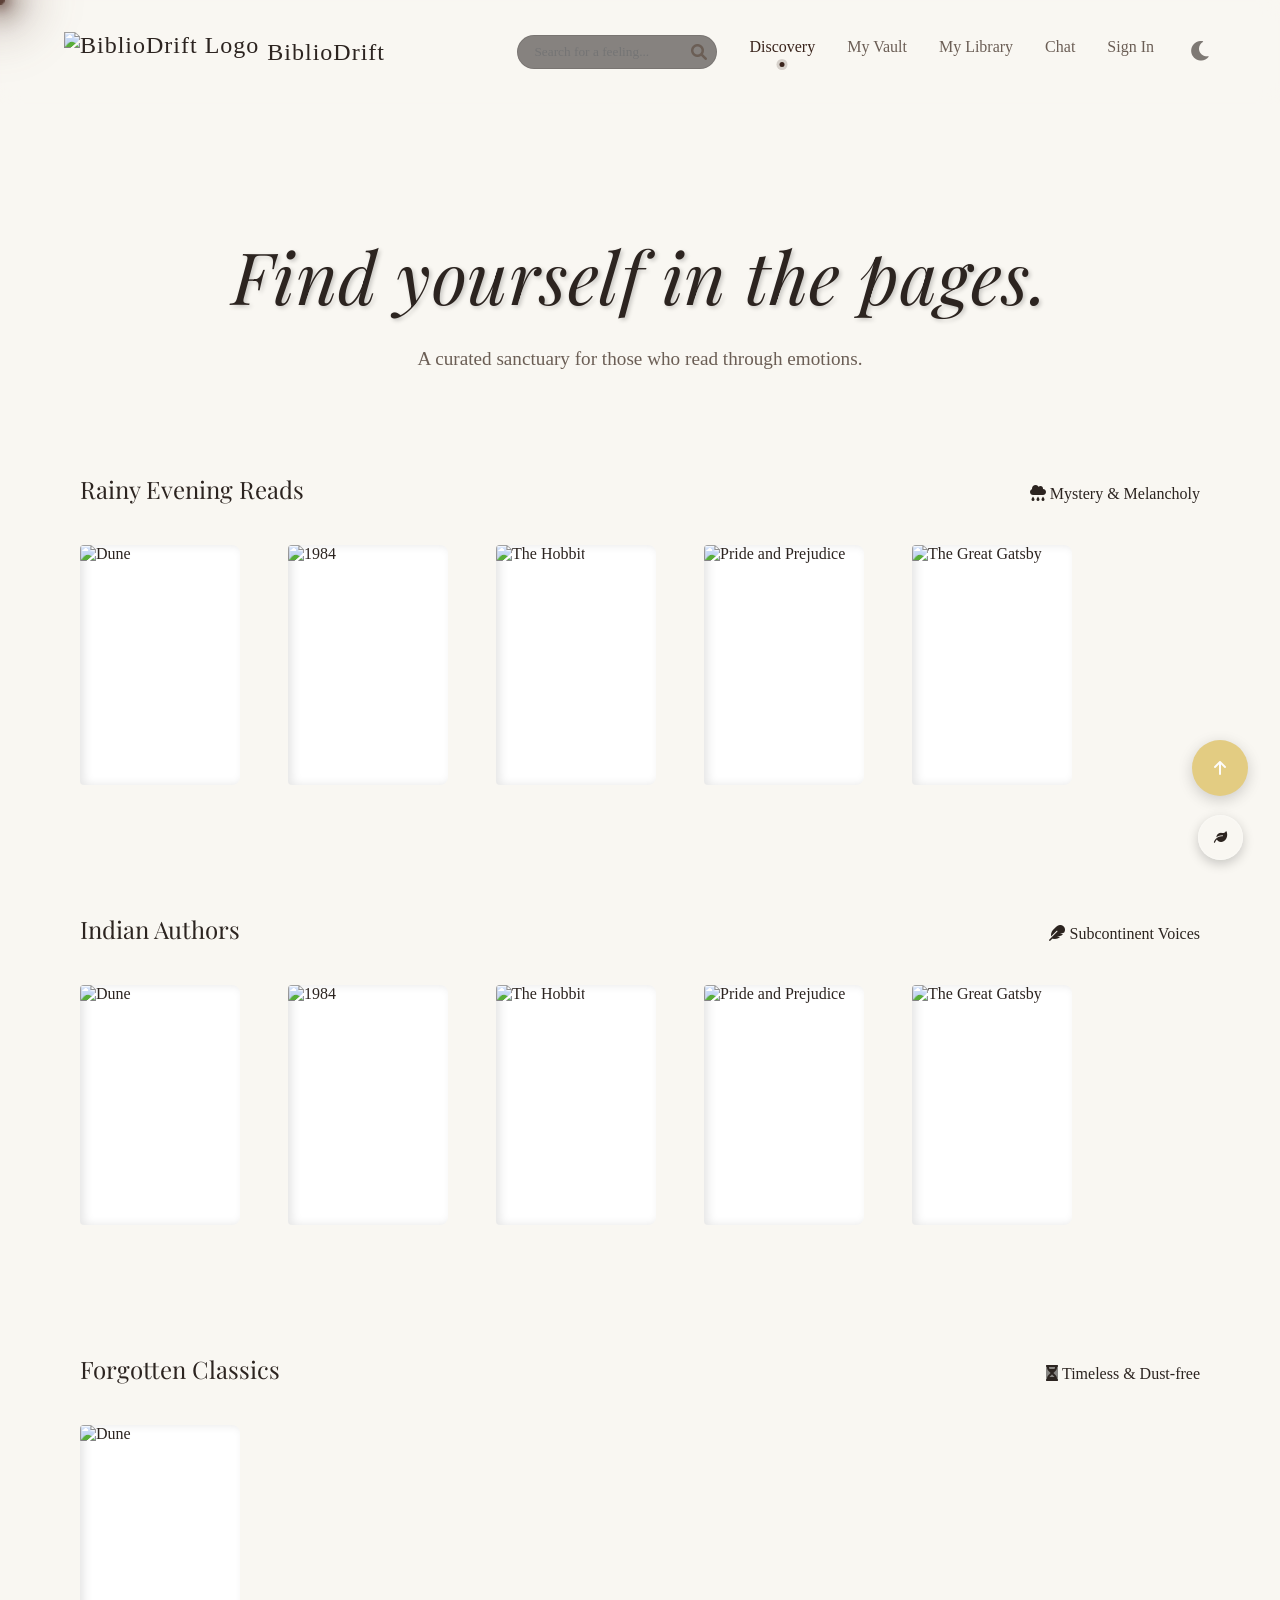
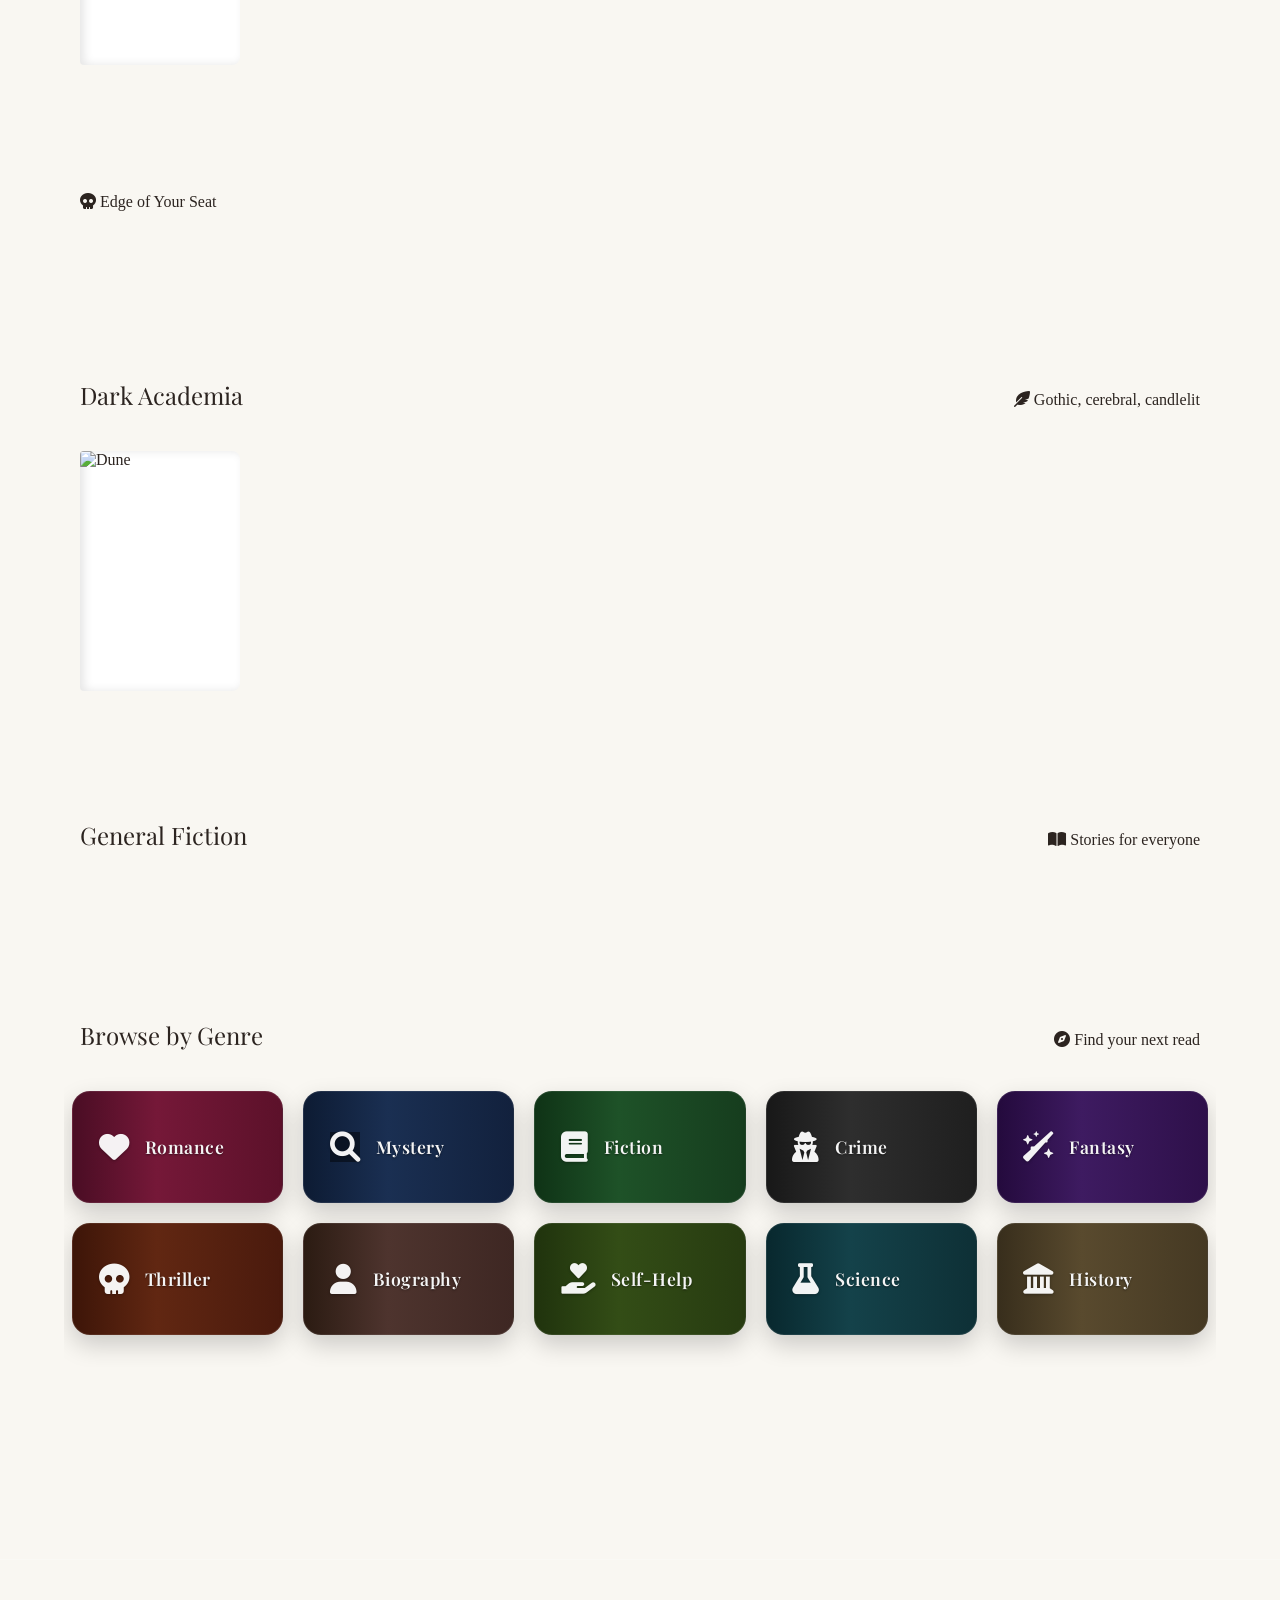
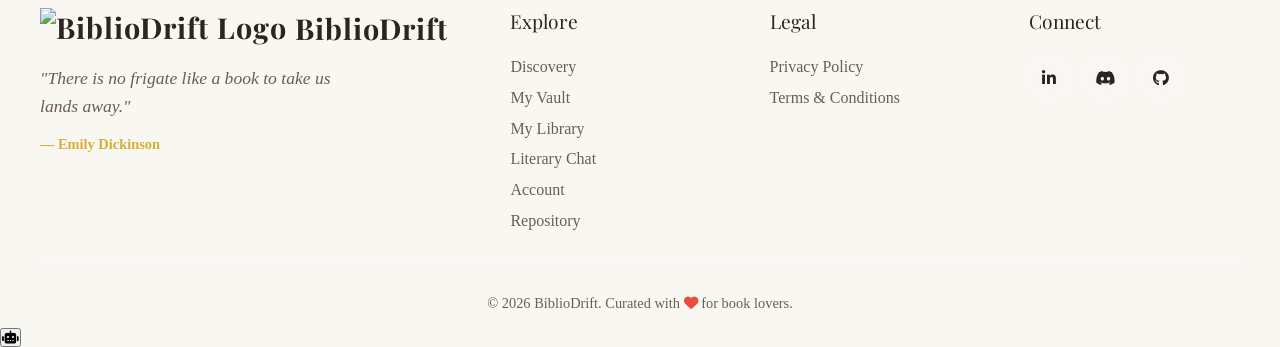
==== commit f9eff16a: "Merge PR #753 - add thriller section and fix syntax/class errors" ====
--- a/frontend/pages/index.html
+++ b/frontend/pages/index.html
@@ -56,9 +56,17 @@
   <!-- <script src="../js/app.js"></script> -->
   <script src="../js/library-3d.js"></script>
   <meta name="viewport" content="width=device-width, initial-scale=1.0" />
-  <!-- Added SEO meta description to improve search engine discoverability and click-through rates -->
+  <!-- SEO & Open Graph meta tags -->
   <meta name="description"
-    content="BiblioDrift — Discover books by mood, track your reading journey, and get AI-powered recommendations." />
+    content="BiblioDrift — Your mood-based book discovery app. Find your next read by how you feel, track your journey, and get AI-powered recommendations." />
+  <meta property="og:type" content="website" />
+  <meta property="og:url" content="https://bibliodrift-dm.netlify.app/" />
+  <meta property="og:title" content="BiblioDrift | Find yourself in the pages" />
+  <meta property="og:description"
+    content="BiblioDrift — Your mood-based book discovery app. Find your next read by how you feel, track your journey, and get AI-powered recommendations." />
+  <meta property="og:image" content="https://bibliodrift-dm.netlify.app/assets/images/og-banner.png" />
+  <meta property="og:image:width" content="1200" />
+  <meta property="og:image:height" content="630" />
   <title>BiblioDrift | Find yourself in the pages</title>
   <link rel="stylesheet" href="../css/style.css" />
   <link rel="stylesheet" href="../css/keyboard-shortcuts.css" />
@@ -132,70 +140,6 @@
       <p>A curated sanctuary for those who read through emotions.</p>
     </section>
 
-    <!-- Reading mood quiz section -->
-    <section class="reading-mood-quiz" id="readingMoodQuiz">
-      <div class="quiz-container">
-        <h2>Reading Mood Quiz</h2>
-        <p>
-          Answer a few quick questions to discover mood tags for personalized book
-          recommendations.
-        </p>
-
-        <div class="quiz-question">
-          <h3>1. What is your current reading mood?</h3>
-          <div class="quiz-options" data-question="mood">
-            <button type="button" data-value="cozy">Cozy</button>
-            <button type="button" data-value="dark">Dark</button>
-            <button type="button" data-value="romantic">Romantic</button>
-            <button type="button" data-value="mysterious">Mysterious</button>
-            <button type="button" data-value="adventurous">Adventurous</button>
-          </div>
-        </div>
-
-        <div class="quiz-question">
-          <h3>2. Which genre do you prefer right now?</h3>
-          <div class="quiz-options" data-question="genre">
-            <button type="button" data-value="romance">Romance</button>
-            <button type="button" data-value="mystery">Mystery</button>
-            <button type="button" data-value="fantasy">Fantasy</button>
-            <button type="button" data-value="self-help">Self-help</button>
-            <button type="button" data-value="thriller">Thriller</button>
-          </div>
-        </div>
-
-        <div class="quiz-question">
-          <h3>3. What reading pace do you want?</h3>
-          <div class="quiz-options" data-question="pace">
-            <button type="button" data-value="quick-read">Quick read</button>
-            <button type="button" data-value="medium-paced">Medium paced</button>
-            <button type="button" data-value="slow-immersive">Slow immersive</button>
-          </div>
-        </div>
-
-        <div class="quiz-question">
-          <h3>4. What story vibe are you looking for?</h3>
-          <div class="quiz-options" data-question="vibe">
-            <button type="button" data-value="light-hearted">Light-hearted</button>
-            <button type="button" data-value="emotional">Emotional</button>
-            <button type="button" data-value="suspenseful">Suspenseful</button>
-            <button type="button" data-value="inspiring">Inspiring</button>
-            <button type="button" data-value="magical">Magical</button>
-          </div>
-        </div>
-
-        <button type="button" id="generateMoodTags" class="generate-tags-btn" disabled>
-          Generate Mood Tags
-        </button>
-
-        <div class="quiz-results" id="quizResults" hidden>
-          <h3>Your Reading Mood Tags</h3>
-          <div class="mood-tags" id="moodTags"></div>
-          <button type="button" id="retakeQuiz" class="retake-quiz-btn">
-            Retake Quiz
-          </button>
-        </div>
-      </div>
-    </section>
     <!-- SEARCH RESULTS SECTION (Initially Hidden) -->
     <section id="search-results-section" class="curated-section" hidden>
       <div class="section-header">
@@ -238,6 +182,21 @@
       </div>
       <div class="curated-row" id="row-classics"></div>
     </section>
+
+    <section class="curated-section">
+      <div class="section-header">
+        <span class="section-tag">
+            <i class="fa-solid fa-skull"></i> Edge of Your Seat
+          </span>
+    </div>
+    <div class="curated-row" id="row-thriller"></div>
+    </section>
+
+      
+    
+     
+      
+    
 
     <section class="curated-section">
       <div class="section-header">
@@ -328,6 +287,7 @@
     </dialog>
   </main>
 
+
   <!--The footer is being called usingt footer.js.-->
   <script src="../js/config.js"></script>
   <script src="../js/security.js"></script>
@@ -338,6 +298,7 @@
   <script src="../script/header-scroll.js"></script>
   <script src="../js/theme-manager.js"></script>
   <script src="../js/ambient.js"></script>
+
 
   <!-- Back to Top Button -->
   <button id="backToTop" class="btn-icon back-to-top" title="Back to Top"
@@ -391,6 +352,39 @@
       </div>
     </div>
   </div>
+
+  <script src="../js/ambient.js"></script>
+  <script src="../js/security.js"></script>
+  <script src="../js/pwa.js"></script>
+  <!-- AI Chatbot Widget -->
+  <div id="ai-chatbot-widget" class="chatbot-widget">
+    <button id="chatbot-toggle-btn" class="chatbot-toggle-btn" title="Chat with Elara">
+      <i class="fa-solid fa-robot"></i>
+    </button>
+    <div id="chatbot-window" class="chatbot-window hidden">
+      <div class="chatbot-header">
+        <div class="chatbot-bot-info">
+          <div class="chatbot-avatar"><i class="fa-solid fa-wand-magic-sparkles"></i></div>
+          <div class="chatbot-name-status">
+            <h4>Elara</h4>
+            <span class="chatbot-status">The Bookseller</span>
+          </div>
+        </div>
+        <button id="chatbot-close-btn" class="chatbot-close-btn"><i class="fa-solid fa-times"></i></button>
+      </div>
+      <div id="chatbot-messages" class="chatbot-messages">
+        <div class="chat-message bot-message">
+          <p>Hello, wanderer. What kind of story are you looking for today?</p>
+        </div>
+      </div>
+      <div class="chatbot-input-area">
+        <input type="text" id="chatbot-input" placeholder="Describe a mood, setting, or feeling...">
+        <button id="chatbot-send-btn" class="chatbot-send-btn"><i class="fa-solid fa-paper-plane"></i></button>
+      </div>
+    </div>
+  </div>
+  <script src="../js/chatbot.js"></script>
+
 </body>
 
 </html>
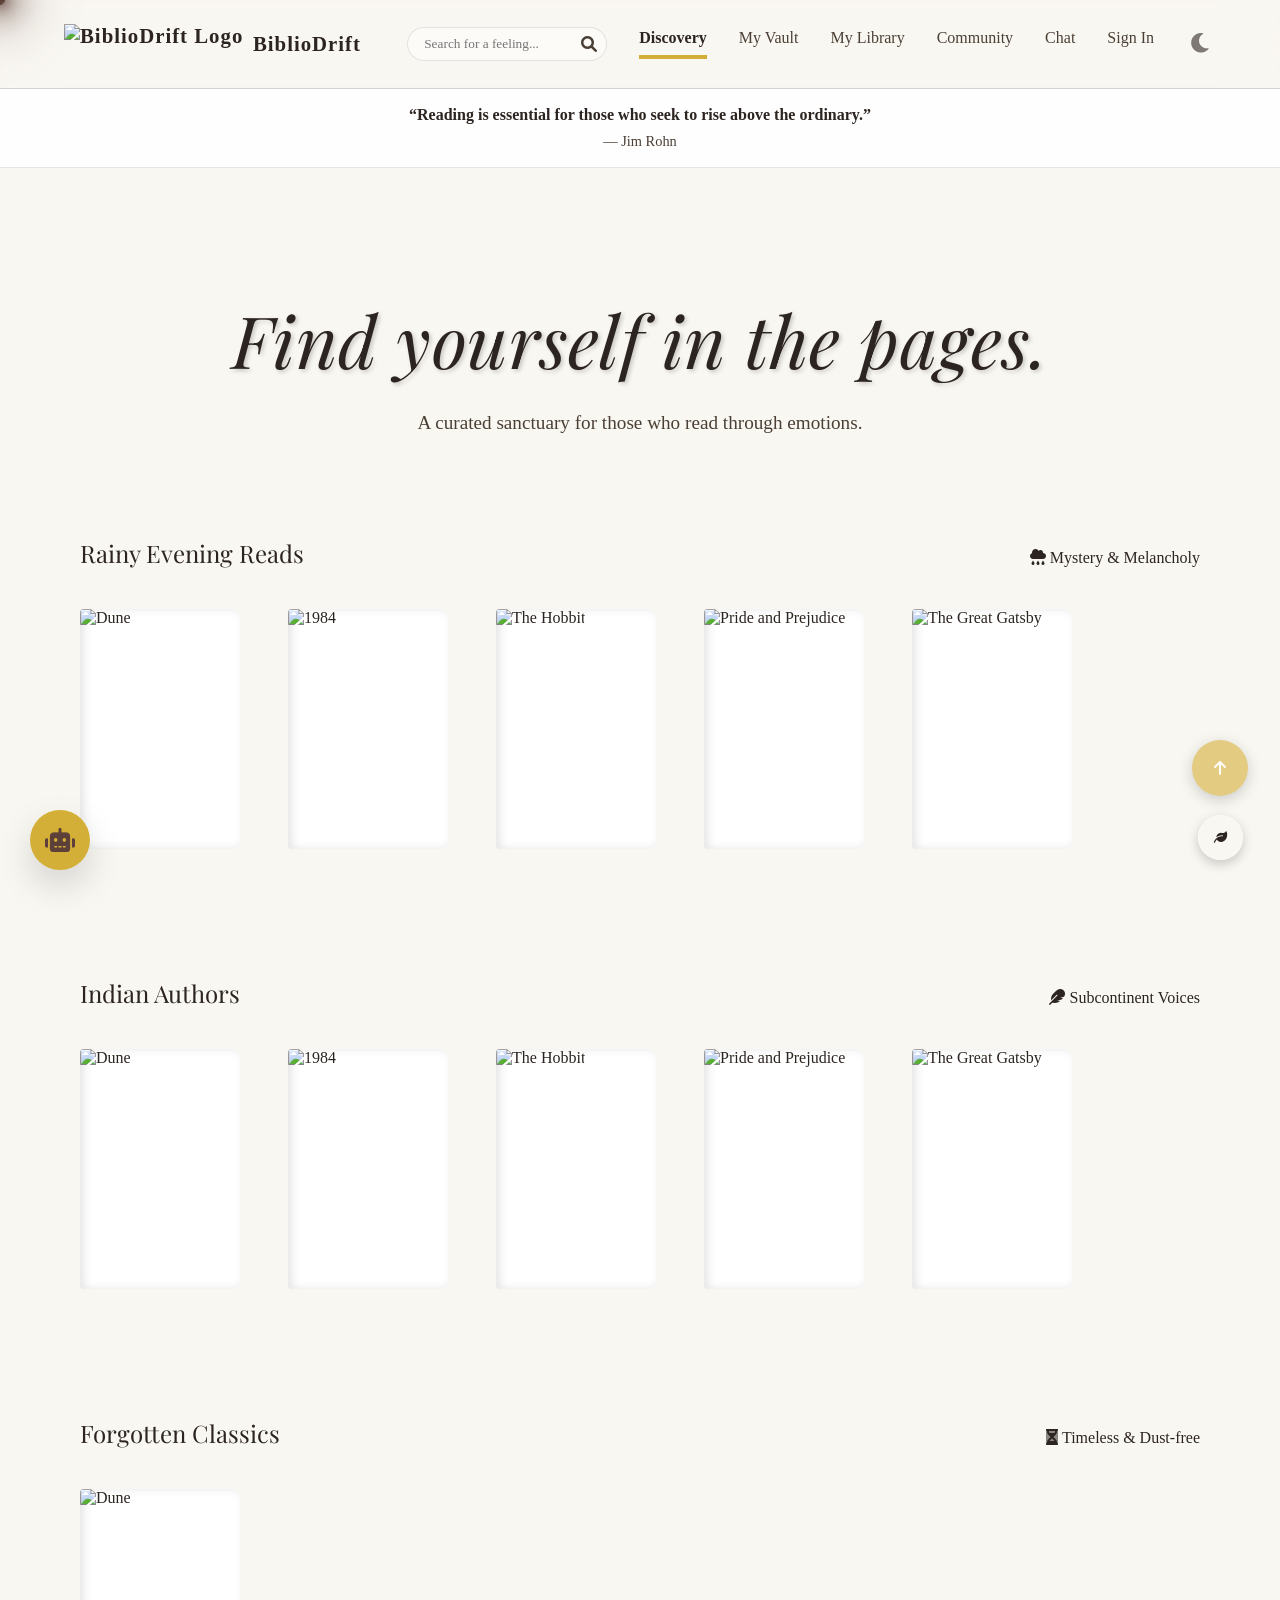
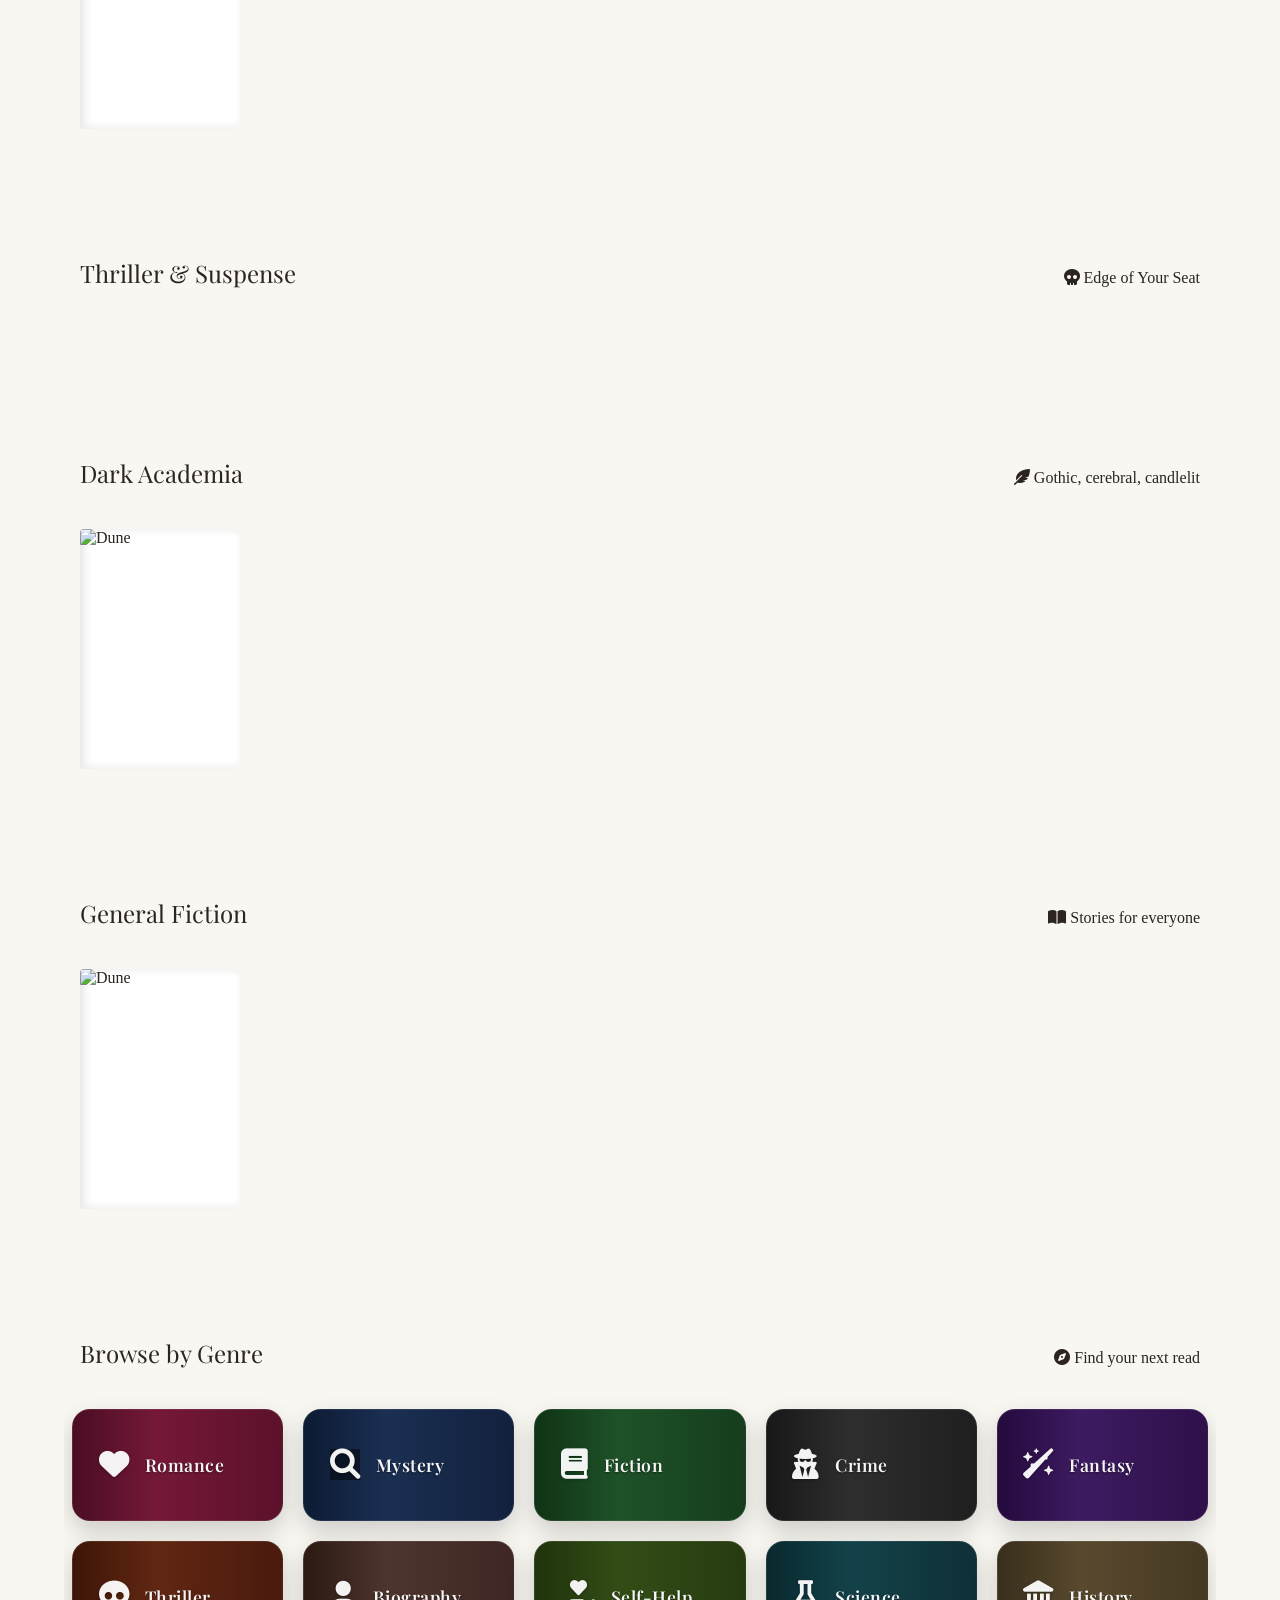
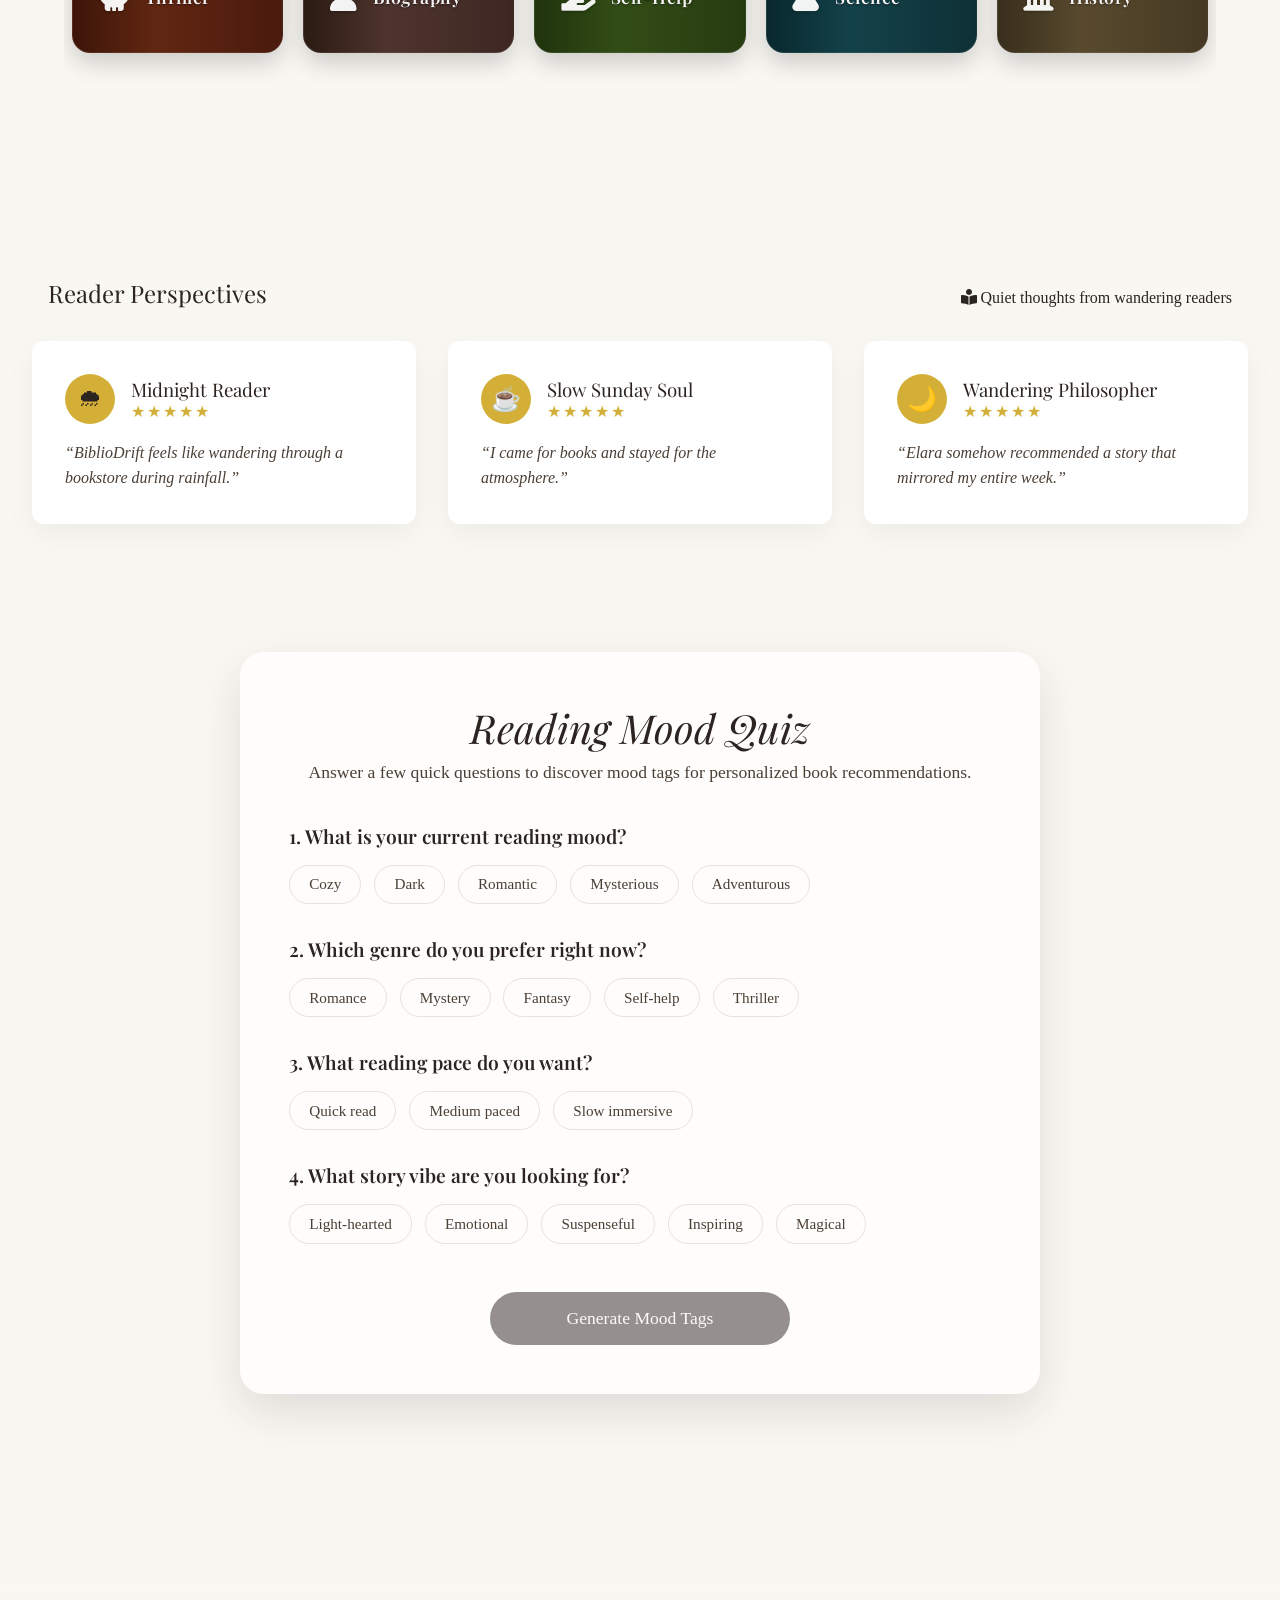
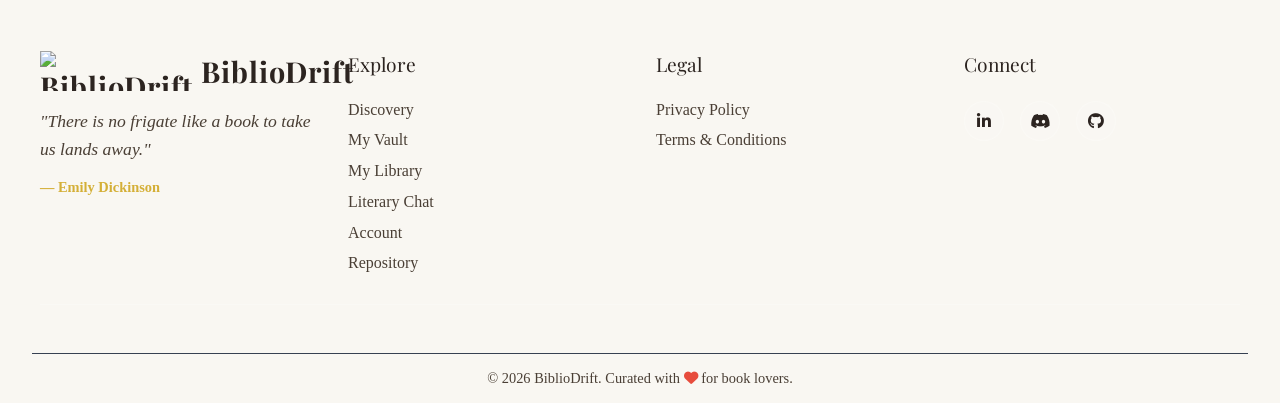
==== commit 8ba9f9b6: "Summary: Implemented a fully responsive “Quote of the Day” feature at the top of the homepage to imp" ====
--- a/frontend/pages/index.html
+++ b/frontend/pages/index.html
@@ -119,6 +119,10 @@
           <span class="tooltip-text"><i class="fa-solid fa-book"></i> My Library</span>
         </div>
         <div class="tooltip">
+           <a href="community-stories.html">Community</a>
+           <span class="tooltip-text"><i class="fa-solid fa-pen-nib"></i> Community Stories</span>
+        </div>
+        <div class="tooltip">
           <a href="chat.html">Chat</a>
           <span class="tooltip-text"><i class="fa-solid fa-comments"></i> Chat</span>
         </div>
@@ -133,6 +137,10 @@
       </button>
     </div>
   </header>
+  <section class="quote-banner" aria-label="Quote of the day">
+  <p id="quoteText">Loading quote of the day...</p>
+  <span id="quoteAuthor"></span>
+</section>
 
   <main>
     <section class="hero">
@@ -185,10 +193,9 @@
 
     <section class="curated-section">
       <div class="section-header">
-        <span class="section-tag">
-            <i class="fa-solid fa-skull"></i> Edge of Your Seat
-          </span>
-    </div>
+        <h2>Thriller & Suspense</h2>
+        <span><i class="fa-solid fa-skull"></i> Edge of Your Seat</span>
+      </div>
     <div class="curated-row" id="row-thriller"></div>
     </section>
 
@@ -286,6 +293,132 @@
       </div>
     </dialog>
   </main>
+<section class="reader-perspectives">
+
+
+  <div class="section-header">
+    <h2>Reader Perspectives</h2>
+    <span>
+      <i class="fa-solid fa-book-open-reader"></i>
+      Quiet thoughts from wandering readers
+    </span>
+  </div>
+
+  <div class="perspective-grid">
+
+    <div class="perspective-card">
+      <div class="perspective-user">
+        <div class="avatar-circle">🌧</div>
+
+        <div>
+          <h3>Midnight Reader</h3>
+          <p class="stars">★★★★★</p>
+        </div>
+      </div>
+
+      <p class="perspective-text">
+        “BiblioDrift feels like wandering through a bookstore during rainfall.”
+      </p>
+    </div>
+
+    <div class="perspective-card">
+      <div class="perspective-user">
+        <div class="avatar-circle">☕</div>
+
+        <div>
+          <h3>Slow Sunday Soul</h3>
+          <p class="stars">★★★★★</p>
+        </div>
+      </div>
+
+      <p class="perspective-text">
+        “I came for books and stayed for the atmosphere.”
+      </p>
+    </div>
+
+    <div class="perspective-card">
+      <div class="perspective-user">
+        <div class="avatar-circle">🌙</div>
+
+        <div>
+          <h3>Wandering Philosopher</h3>
+          <p class="stars">★★★★★</p>
+        </div>
+      </div>
+
+      <p class="perspective-text">
+        “Elara somehow recommended a story that mirrored my entire week.”
+      </p>
+    </div>
+
+  </div>
+
+</section>
+
+    <!-- Reading mood quiz section -->
+    <section class="reading-mood-quiz" id="readingMoodQuiz">
+      <div class="quiz-container">
+        <h2>Reading Mood Quiz</h2>
+        <p>
+          Answer a few quick questions to discover mood tags for personalized book
+          recommendations.
+        </p>
+
+        <div class="quiz-question">
+          <h3>1. What is your current reading mood?</h3>
+          <div class="quiz-options" data-question="mood">
+            <button type="button" data-value="cozy">Cozy</button>
+            <button type="button" data-value="dark">Dark</button>
+            <button type="button" data-value="romantic">Romantic</button>
+            <button type="button" data-value="mysterious">Mysterious</button>
+            <button type="button" data-value="adventurous">Adventurous</button>
+          </div>
+        </div>
+
+        <div class="quiz-question">
+          <h3>2. Which genre do you prefer right now?</h3>
+          <div class="quiz-options" data-question="genre">
+            <button type="button" data-value="romance">Romance</button>
+            <button type="button" data-value="mystery">Mystery</button>
+            <button type="button" data-value="fantasy">Fantasy</button>
+            <button type="button" data-value="self-help">Self-help</button>
+            <button type="button" data-value="thriller">Thriller</button>
+          </div>
+        </div>
+
+        <div class="quiz-question">
+          <h3>3. What reading pace do you want?</h3>
+          <div class="quiz-options" data-question="pace">
+            <button type="button" data-value="quick-read">Quick read</button>
+            <button type="button" data-value="medium-paced">Medium paced</button>
+            <button type="button" data-value="slow-immersive">Slow immersive</button>
+          </div>
+        </div>
+
+        <div class="quiz-question">
+          <h3>4. What story vibe are you looking for?</h3>
+          <div class="quiz-options" data-question="vibe">
+            <button type="button" data-value="light-hearted">Light-hearted</button>
+            <button type="button" data-value="emotional">Emotional</button>
+            <button type="button" data-value="suspenseful">Suspenseful</button>
+            <button type="button" data-value="inspiring">Inspiring</button>
+            <button type="button" data-value="magical">Magical</button>
+          </div>
+        </div>
+
+        <button type="button" id="generateMoodTags" class="generate-tags-btn" disabled>
+          Generate Mood Tags
+        </button>
+
+        <div class="quiz-results" id="quizResults" hidden>
+          <h3>Your Reading Mood Tags</h3>
+          <div class="mood-tags" id="moodTags"></div>
+          <button type="button" id="retakeQuiz" class="retake-quiz-btn">
+            Retake Quiz
+          </button>
+        </div>
+      </div>
+    </section>
 
 
   <!--The footer is being called usingt footer.js.-->
@@ -299,7 +432,6 @@
   <script src="../js/theme-manager.js"></script>
   <script src="../js/ambient.js"></script>
 
-
   <!-- Back to Top Button -->
   <button id="backToTop" class="btn-icon back-to-top" title="Back to Top"
     onclick="window.scrollTo({top: 0, behavior: 'smooth'});">
@@ -311,8 +443,10 @@
     <button id="ambientToggle" title="Ambient Sanctuary" aria-expanded="false" aria-controls="ambientPanel">
       <i class="fa-solid fa-leaf"></i>
     </button>
+    
     <div id="ambientPanel" class="ambient-panel">
       <h3 style="color: var(--text-main) !important;">Ambient Sanctuary</h3>
+      
       <div class="ambient-option">
         <span style="color: var(--text-main) !important;"><i class="fa-solid fa-cloud-rain"></i> Rainy Evening</span>
         <label class="switch">
@@ -320,6 +454,7 @@
           <span class="slider"></span>
         </label>
       </div>
+      
       <div class="ambient-option">
         <span style="color: var(--text-main) !important;"><i class="fa-solid fa-fire"></i> Cozy Fireplace</span>
         <label class="switch">
@@ -327,6 +462,47 @@
           <span class="slider"></span>
         </label>
       </div>
+
+      <div class="ambient-option">
+        <span style="color: var(--text-main) !important;"><i class="fa-solid fa-rocket"></i> Space Drift</span>
+        <label class="switch">
+          <input type="checkbox" id="spaceToggle">
+          <span class="slider"></span>
+        </label>
+      </div>
+
+      <div class="ambient-option">
+        <span style="color: var(--text-main) !important;"><i class="fa-solid fa-train"></i> Night Train</span>
+        <label class="switch">
+          <input type="checkbox" id="trainToggle">
+          <span class="slider"></span>
+        </label>
+      </div>
+
+      <div class="ambient-option">
+        <span style="color: var(--text-main) !important;"><i class="fa-solid fa-tree"></i> Forest Cabin</span>
+        <label class="switch">
+          <input type="checkbox" id="forestToggle">
+          <span class="slider"></span>
+        </label>
+      </div>
+
+      <div class="ambient-option">
+        <span style="color: var(--text-main) !important;"><i class="fa-solid fa-wand-sparkles"></i> Magic Realm</span>
+        <label class="switch">
+          <input type="checkbox" id="magicToggle">
+          <span class="slider"></span>
+        </label>
+      </div>
+
+      <div class="ambient-option">
+        <span style="color: var(--text-main) !important;"><i class="fa-solid fa-torii-gate"></i> Wisteria Night</span>
+        <label class="switch">
+          <input type="checkbox" id="animeToggle">
+          <span class="slider"></span>
+        </label>
+      </div>
+
       <div class="ambient-option">
         <span style="color: var(--text-main) !important;"><i class="fa-solid fa-water"></i> Calm Ocean Waves</span>
         <label class="switch">
@@ -387,4 +563,4 @@
 
 </body>
 
-</html>+</html>
--- a/frontend/css/style.css
+++ b/frontend/css/style.css
@@ -1,6002 +1,6838 @@
-    :root {
-        /* Day Theme (Default) */
-        --bg-color: #f9f7f2;
-        --header-bg: rgba(249, 247, 242, 0.8);
-        --text-main: #2c2420;
-        --text-muted: #6b5e55;
-        --accent-gold: #d4af37;
-        --wood-dark: #5d4037;
-        --wood-light: #8d6e63;
-        --glass-bg: rgba(255, 255, 255, 0.1);
-        --glass-border: rgba(255, 255, 255, 0.2);
-        --shadow-soft: 0 10px 30px rgba(0, 0, 0, 0.05);
-        --shadow-panel: 0 18px 45px rgba(44, 36, 32, 0.12);
-        --input-bg: rgba(20, 15, 15, 0.5);
-        --input-border: rgba(0, 0, 0, 0.1);
-        --book-bg: #fff;
-        --paper-color: #fffdf9;
-        --nav-active-color: #3a241c;
-        --nav-active-ring: rgba(58, 36, 28, 0.18);
-        --surface-panel: rgba(255, 255, 255, 0.72);
-        --surface-elevated: rgba(255, 255, 255, 0.92);
-        --surface-soft: rgba(255, 255, 255, 0.58);
-        --control-border: rgba(93, 64, 55, 0.14);
-        --control-focus-ring: rgba(212, 175, 55, 0.24);
-        --control-hover: rgba(255, 255, 255, 0.96);
-        --radius-panel: 24px;
-        --radius-control: 18px;
-
-        /* Vibe Colors */
-        --vibe-mystery: #78909c;
-        --vibe-romance: #ef9a9a;
-        --vibe-classic: #a1887f;
-
-        /* Dimensions */
-        --book-width: 160px;
-        --book-height: 240px;
-
-        --book-thick: 40px;
-    }
-
-    /* Fix: WCAG AA Contrast Floor - Issue #534 */
-    .glass-panel,
-    .book-tooltip,
-    .book-detail-modal,
-    [class*="glass"] {
-        background: rgba(0, 0, 0, 0.45) !important;
-        backdrop-filter: blur(12px);
-        -webkit-backdrop-filter: blur(12px);
-    }
-
-    [data-theme="night"] {
-        /* Night Theme (Dark Wood) */
-        --bg-color: #1e1a18;
-        --header-bg: rgba(30, 26, 24, 0.85);
-        --text-main: #e0d5cb;
-        --text-muted: #a89a8e;
-        --accent-gold: #fccb4e;
-        --wood-dark: #3e2723;
-        --wood-light: #5d4037;
-        --glass-bg: rgba(0, 0, 0, 0.3);
-        --glass-border: rgba(255, 255, 255, 0.05);
-        --shadow-soft: 0 10px 40px rgba(0, 0, 0, 0.4);
-        --shadow-panel: 0 18px 45px rgba(0, 0, 0, 0.45);
-        --input-bg: rgba(0, 0, 0, 0.2);
-        --input-border: rgba(255, 255, 255, 0.1);
-        --book-bg: #2c2420;
-        --paper-color: #e0d5cb;
-        --nav-active-color: #fff2df;
-        --nav-active-ring: rgba(255, 242, 223, 0.22);
-        --surface-panel: rgba(19, 16, 14, 0.74);
-        --surface-elevated: rgba(34, 28, 25, 0.92);
-        --surface-soft: rgba(255, 255, 255, 0.06);
-        --control-border: rgba(255, 255, 255, 0.1);
-        --control-focus-ring: rgba(252, 203, 78, 0.24);
-        --control-hover: rgba(255, 255, 255, 0.1);
-    }
-
-    * {
-        box-sizing: border-box;
-        margin: 0;
-        padding: 0;
-    }
-
-    html {
-        scroll-behavior: smooth;
-        transition: background-color 0.4s ease, color 0.4s ease;
-    }
-
-    body {
-        background-color: var(--bg-color);
-        color: var(--text-main);
-        font-family: "Georgia", serif;
-        /* Classic serif for books */
-        overflow-x: hidden;
-        min-height: 100vh;
-        display: flex;
+:root {
+    /* Day Theme (Default) */
+    --bg-color: #f9f7f2;
+    --header-bg: rgba(249, 247, 242, 0.8);
+    --text-main: #2c2420;
+    --text-muted: #4a3f35;
+    /* Darker for better contrast */
+    --accent-gold: #d4af37;
+    --wood-dark: #5d4037;
+    --wood-light: #8d6e63;
+    --glass-bg: rgba(255, 255, 255, 0.1);
+    --glass-border: rgba(255, 255, 255, 0.2);
+    --shadow-soft: 0 10px 30px rgba(0, 0, 0, 0.05);
+    --shadow-panel: 0 18px 45px rgba(44, 36, 32, 0.12);
+    --input-bg: rgba(255, 255, 255, 0.5);
+    --input-border: rgba(0, 0, 0, 0.1);
+    --book-bg: #fff;
+    --paper-color: #fffdf9;
+    --nav-active-color: #3a241c;
+    --nav-active-ring: rgba(58, 36, 28, 0.18);
+    --surface-panel: rgba(255, 255, 255, 0.72);
+    --surface-elevated: rgba(255, 255, 255, 0.92);
+    --surface-soft: rgba(255, 255, 255, 0.58);
+    --control-border: rgba(93, 64, 55, 0.14);
+    --control-focus-ring: rgba(212, 175, 55, 0.24);
+    --control-hover: rgba(255, 255, 255, 0.96);
+    --radius-panel: 24px;
+    --radius-control: 18px;
+
+    /* Vibe Colors */
+    --vibe-mystery: #78909c;
+    --vibe-romance: #ef9a9a;
+    --vibe-classic: #a1887f;
+
+    /* Dimensions */
+    --book-width: 160px;
+    --book-height: 240px;
+
+    --book-thick: 40px;
+
+    /* New Brand/UI Variables */
+    --border-radius-soft: 12px;
+    --shadow-hover: 0 15px 35px rgba(0, 0, 0, 0.15);
+}
+
+
+/* Fix: WCAG AA Contrast Floor - Issue #534 */
+.glass-panel,
+.book-tooltip,
+.book-detail-modal,
+[class*="glass"] {
+    background: rgba(0, 0, 0, 0.45) !important;
+    backdrop-filter: blur(12px);
+    -webkit-backdrop-filter: blur(12px);
+}
+
+[data-theme="night"] {
+    /* Night Theme (Dark Wood) */
+    --bg-color: #1e1a18;
+    --header-bg: rgba(30, 26, 24, 0.85);
+    --text-main: #e0d5cb;
+    --text-muted: #d5c7bc;
+    /* Lighter for better contrast on dark */
+    --accent-gold: #fccb4e;
+    --wood-dark: #3e2723;
+    --wood-light: #5d4037;
+    --glass-bg: rgba(0, 0, 0, 0.3);
+    --glass-border: rgba(255, 255, 255, 0.05);
+    --shadow-soft: 0 10px 40px rgba(0, 0, 0, 0.4);
+    --shadow-panel: 0 18px 45px rgba(0, 0, 0, 0.45);
+    --input-bg: rgba(0, 0, 0, 0.2);
+    --input-border: rgba(255, 255, 255, 0.1);
+    --book-bg: #2c2420;
+    --paper-color: #e0d5cb;
+    /* Overrides */
+    --shadow-hover: 0 15px 45px rgba(0, 0, 0, 0.5);
+    --nav-active-color: #fff2df;
+    --nav-active-ring: rgba(255, 242, 223, 0.22);
+    --surface-panel: rgba(19, 16, 14, 0.74);
+    --surface-elevated: rgba(34, 28, 25, 0.92);
+    --surface-soft: rgba(255, 255, 255, 0.06);
+    --control-border: rgba(255, 255, 255, 0.1);
+    --control-focus-ring: rgba(252, 203, 78, 0.24);
+    --control-hover: rgba(255, 255, 255, 0.1);
+}
+
+* {
+    box-sizing: border-box;
+    margin: 0;
+    padding: 0;
+}
+
+/* Smooth core animation and hover transitions for interactive elements */
+button,
+input,
+select,
+textarea,
+.search-input,
+.action-btn,
+.suggestion-btn,
+.send-btn,
+.btn-primary,
+.close-modal-btn,
+.close-genre-modal,
+.genre-card,
+.book-rec-item {
+    transition:
+        background-color 0.25s ease,
+        color 0.25s ease,
+        border-color 0.25s ease,
+        box-shadow 0.25s ease,
+        transform 0.25s ease,
+        opacity 0.2s ease;
+}
+
+html {
+    scroll-behavior: smooth;
+    transition: background-color 0.4s ease, color 0.4s ease;
+}
+
+body {
+    background-color: var(--bg-color);
+    color: var(--text-main);
+    font-family: "Georgia", serif;
+    /* Classic serif for books */
+    overflow-x: hidden;
+    min-height: 100vh;
+    display: flex;
+    flex-direction: column;
+    transition: background-color 0.4s ease, color 0.4s ease, border-color 0.4s ease, box-shadow 0.4s ease;
+}
+
+main {
+    flex: 1;
+}
+
+/* Explicit night-mode overrides — bulletproof fallback */
+[data-theme="night"] body,
+html[data-theme="night"],
+html[data-theme="night"] body {
+    background-color: #1e1a18 !important;
+    color: #fff5f5 !important;
+}
+
+[data-theme="night"] header {
+    background: rgba(30, 26, 24, 0.85) !important;
+    backdrop-filter: blur(25px);
+    border-bottom: 1px solid rgba(255, 255, 255, 0.15);
+}
+
+[data-theme="night"] .search-input,
+[data-theme="night"] input {
+    background: rgba(0, 0, 0, 0.2) !important;
+    color: #e0d5cb !important;
+    border-color: rgba(255, 255, 255, 0.1) !important;
+}
+
+
+/* Global Wooden Scrollbar Styling */
+::-webkit-scrollbar {
+    width: 12px;
+}
+
+::-webkit-scrollbar-track {
+    background: var(--bg-color);
+}
+
+::-webkit-scrollbar-thumb {
+    background: linear-gradient(180deg, var(--wood-dark), var(--wood-light));
+    border-radius: 6px;
+    border: 2px solid var(--bg-color);
+}
+
+::-webkit-scrollbar-thumb:hover {
+    background: linear-gradient(180deg, var(--wood-light), var(--wood-dark));
+    box-shadow: inset 0 0 6px rgba(0, 0, 0, 0.3);
+}
+
+h1,
+h2,
+h3 {
+    font-weight: normal;
+    font-family: "Playfair Display", serif;
+    /* Elegant headings */
+}
+
+/* --- Layout --- */
+header {
+    padding: 1.5rem 4rem;
+    display: flex;
+    justify-content: space-between;
+    align-items: center;
+    position: sticky;
+    top: 0;
+    z-index: 100;
+    background: var(--header-bg);
+    backdrop-filter: blur(25px);
+    -webkit-backdrop-filter: blur(25px);
+    border-bottom: 1px solid rgba(0, 0, 0, 0.15);
+    /* Subtly deeper bottom border */
+    transition: background-color 0.4s ease, color 0.4s ease, backdrop-filter 0.4s ease, border-color 0.4s ease;
+}
+
+.header-controls {
+    display: flex;
+    align-items: center;
+    gap: 2rem;
+}
+
+.search-bar {
+    position: relative;
+    display: flex;
+    align-items: center;
+}
+
+.search-input {
+    background: var(--input-bg);
+    border: 1px solid var(--input-border);
+    padding: 0.5rem 1rem;
+    border-radius: 20px;
+    font-family: "Georgia", serif;
+    width: 200px;
+    transition: all 0.4s ease;
+    outline: none;
+    color: var(--text-main);
+}
+
+.search-input:hover,
+.search-input:focus {
+    background: var(--book-bg);
+    border-color: rgba(212, 175, 55, 0.35);
+}
+
+.search-input:focus {
+    width: 300px;
+    box-shadow: 0 0 0 4px rgba(212, 175, 55, 0.14);
+}
+
+.search-icon {
+    position: absolute;
+    right: 10px;
+    color: var(--text-muted);
+    cursor: pointer;
+    transition: color 0.3s ease;
+}
+
+.search-icon:hover {
+    color: var(--text-main);
+}
+
+.logo {
+    font-size: 1.5rem;
+    letter-spacing: 1px;
+    color: var(--text-main);
+    text-decoration: none;
+    display: flex;
+    align-items: center;
+    gap: 0.5rem;
+}
+
+.nav-links {
+    display: flex;
+    flex-wrap: wrap;
+    gap: 1rem 2rem;
+    align-items: center;
+}
+
+.nav-links a {
+    text-decoration: none;
+    color: var(--text-muted);
+    transition: color 0.3s ease, border-color 0.3s ease, font-weight 0.3s ease;
+    display: inline-block;
+    border-bottom: 4px solid transparent;
+    padding-bottom: 8px;
+}
+
+.nav-links a:hover,
+.nav-links a.active {
+    color: var(--text-main);
+    font-weight: 800;
+    border-bottom-color: var(--accent-gold);
+}
+
+/* Hide active underline if another link is hovered */
+.nav-links:hover a.active:not(:hover) {
+    border-bottom-color: transparent;
+    color: var(--text-muted);
+    font-weight: normal;
+}
+
+/* === ANIMATED HOVER TOOLTIPS FOR NAVIGATION (NEW) === */
+.tooltip {
+    position: relative;
+    display: inline-block;
+}
+
+.tooltip-text {
+    display: none;
+}
+
+.tooltip-text::after {
+    display: none;
+}
+
+.tooltip:hover .tooltip-text {
+    display: none;
+}
+
+/* Prevent tooltip from going off right edge for the last element */
+.nav-links .tooltip:last-child .tooltip-text {
+    left: auto;
+    right: 0;
+    transform: translateX(0%) scale(0.95) translateY(6px);
+}
+
+.nav-links .tooltip:last-child:hover .tooltip-text {
+    transform: translateX(0%) scale(1) translateY(0);
+}
+
+.nav-links .tooltip:last-child .tooltip-text::after {
+    left: auto;
+    right: 15px;
+    transform: rotate(45deg);
+}
+
+.tooltip-text i {
+    display: none;
+}
+
+main {
+    padding: 2rem 4rem;
+    max-width: 1400px;
+    margin: 0 auto;
+    width: 100%;
+    overflow-x: hidden;
+}
+
+/* Strong accessible focus states for keyboard navigation */
+button:focus-visible,
+.search-input:focus-visible,
+input:focus-visible,
+textarea:focus-visible,
+select:focus-visible,
+.action-btn:focus-visible,
+.suggestion-btn:focus-visible,
+.send-btn:focus-visible,
+.btn-primary:focus-visible,
+.close-modal-btn:focus-visible,
+.close-genre-modal:focus-visible,
+.genre-card:focus-visible,
+.book-rec-item:focus-visible {
+    outline: 3px solid rgba(212, 175, 55, 0.35);
+    outline-offset: 2px;
+}
+
+select,
+.dropdown {
+    transition: background-color 0.28s ease, border-color 0.28s ease, box-shadow 0.28s ease, color 0.28s ease;
+}
+
+select:focus,
+.dropdown:focus,
+input:focus,
+textarea:focus {
+    box-shadow: 0 0 0 4px rgba(212, 175, 55, 0.12);
+    border-color: rgba(212, 175, 55, 0.35);
+}
+
+/* --- Hero --- */
+.hero {
+    text-align: center;
+    padding: 6rem 1rem;
+    animation: heroFade 1s ease-out;
+}
+
+@keyframes heroFade {
+    from {
+        opacity: 0;
+        transform: translateY(15px);
+    }
+
+    to {
+        opacity: 1;
+        transform: translateY(0);
+    }
+}
+
+
+.hero h1 {
+    font-size: clamp(2.5rem, 8vw, 4.5rem);
+    margin-bottom: 1.5rem;
+    font-style: italic;
+    line-height: 1.2;
+    letter-spacing: 0.5px;
+    text-shadow: 2px 2px 4px rgba(0, 0, 0, 0.2);
+}
+
+.hero p {
+    color: var(--text-muted);
+    font-size: 1.2rem;
+    line-height: 1.8;
+    max-width: 55ch;
+    margin: 0 auto;
+}
+
+/* --- Curated Tables (Horizontal Scroll) --- */
+.curated-section {
+    margin-bottom: 6rem;
+    width: 100%;
+    overflow-x: hidden;
+}
+
+.section-header {
+    margin: 0 1rem 0.5rem 1rem;
+    display: flex;
+    justify-content: space-between;
+    align-items: baseline;
+    flex-wrap: wrap;
+    gap: 1rem;
+}
+
+.curated-row {
+    display: flex;
+    gap: 3rem;
+    padding: 2rem 1rem;
+    overflow-x: auto;
+    overflow-y: hidden;
+    /* Allow horizontal scrolling on mobile */
+    perspective: 1000px;
+    -webkit-overflow-scrolling: touch;
+    scroll-behavior: smooth;
+    flex-wrap: nowrap;
+}
+
+/* --- 3D Book Component --- */
+.book-scene {
+    width: var(--book-width);
+    height: var(--book-height);
+    perspective: 1000px;
+    cursor: pointer;
+    flex-shrink: 0;
+    min-width: var(--book-width);
+}
+
+.book {
+    width: 100%;
+    height: 100%;
+    position: relative;
+    transform-style: preserve-3d;
+    /* Bouncy cozy feel */
+    transform-origin: center center -20px;
+    /* Pivot inside the book */
+    animation: floatIn 0.8s ease-out backwards;
+}
+
+@keyframes floatIn {
+    from {
+        opacity: 0;
+        transform: translateY(50px) scale(0.9);
+    }
+
+    to {
+        opacity: 1;
+        transform: translateY(0) scale(1);
+    }
+}
+
+.book.flipped {
+    transform: rotateY(180deg) scale(1.2) translateZ(50px);
+    /* Expand and bring closer */
+    z-index: 100;
+}
+
+/* Book Faces */
+.book__face {
+    position: absolute;
+    width: 100%;
+    height: 100%;
+    backface-visibility: hidden;
+    /* Hide back when front is clear */
+    border-radius: var(--border-radius-soft);
+    box-shadow: var(--shadow-soft);
+    transition: box-shadow 0.3s ease, transform 0.3s ease;
+}
+
+.book__face--front {
+    background: var(--book-bg);
+    transform: rotateY(0deg);
+    z-index: 2;
+}
+
+.book__face--front img {
+    width: 100%;
+    height: 100%;
+    object-fit: cover;
+    border-radius: 4px 8px 8px 4px;
+}
+
+.book__face--back {
+    transform: rotateY(180deg);
+    background: var(--paper-color);
+    /* Paper color */
+    padding: 1.5rem;
+    display: flex;
+    flex-direction: column;
+    justify-content: space-between;
+    border: 1px solid var(--glass-border);
+    z-index: 1;
+    color: #2c2420;
+    /* Keep text dark for paper feel even in night mode */
+}
+
+/* The Spine */
+.book__face--spine {
+    position: absolute;
+    width: var(--book-thick);
+    height: 100%;
+    left: 0;
+    top: 0;
+    transform: rotateY(-90deg) translateZ(calc(var(--book-thick) / 2));
+}
+
+/* Improved 3D Box Model */
+/* Re-defining .book for proper thickness volume */
+.book {
+    transform-origin: center center -20px;
+    /* Pivot inside the book */
+}
+
+.book__face--front {
+    transform: translateZ(20px);
+}
+
+.book__face--back {
+    transform: rotateY(180deg) translateZ(20px);
+}
+
+.book__face--spine {
+    width: 40px;
+    height: 100%;
+    background: #333;
+    /* Default spine color */
+    transform: rotateY(-90deg) translateZ(20px);
+    /* Adjust positioning to be flush left of front face */
+    left: -20px;
+    /* Half thickness */
+}
+
+.book__face--right {
+    /* Pages */
+    width: 40px;
+    height: 100%;
+    background: linear-gradient(to right, #fff, #f0f0f0 20%, #fff 40%);
+    transform: rotateY(90deg) translateZ(140px);
+    /* Width - half thickness */
+    left: auto;
+    right: -20px;
+}
+
+/* Hover Effect: Pull out */
+.book-scene:hover .book:not(.flipped) {
+    transform: translateZ(30px) translateY(-10px) rotateY(-10deg);
+    filter: drop-shadow(var(--shadow-hover));
+}
+
+.book-scene:hover .book__face {
+    box-shadow: var(--shadow-hover);
+}
+
+/* Glassmorphism Overlay (Quick view) */
+.glass-overlay {
+    position: absolute;
+    bottom: 10px;
+    left: 10px;
+    right: 10px;
+    background: rgba(255, 255, 255, 0.7);
+    backdrop-filter: blur(8px);
+    padding: 0.5rem;
+    border-radius: 6px;
+    opacity: 0;
+    transform: translateY(10px);
+    transition: all 0.3s ease;
+    pointer-events: none;
+    /* Let clicks pass to book */
+}
+
+.book-scene:hover .glass-overlay {
+    opacity: 1;
+    transform: translateY(0);
+}
+
+/* Back of book content */
+.handwritten-note {
+    font-family: "Courier New", Courier, monospace;
+    /* Placeholder for handwriting font */
+    color: var(--text-muted);
+    font-size: 0.9rem;
+    line-height: 1.4;
+    background: #fffdc2;
+    padding: 10px;
+    transform: rotate(-2deg);
+    box-shadow: 2px 2px 5px rgba(0, 0, 0, 0.1);
+    margin-bottom: 1rem;
+}
+
+/* Read details Button */
+.read-details-btn {
+    background-color: #3e2723;
+    color: #fffdf9;
+    border: 1px solid var(--accent-gold);
+    padding: 6px 16px;
+    border-radius: 6px;
+    font-family: 'Playfair Display', 'Georgia', serif;
+    font-size: 0.82rem;
+    cursor: pointer;
+    display: flex;
+    align-items: center;
+    justify-content: center;
+    gap: 6px;
+    margin: 8px auto 14px auto;
+    width: 96%;
+    box-shadow: 0 3px 6px rgba(0, 0, 0, 0.15);
+    transition: background-color 0.2s ease-in-out;
+    white-space: nowrap;
+}
+
+.read-details-btn:hover {
+    background-color: #5d4037;
+}
+
+.book__face--back .book-actions {
+    justify-content: space-around;
+    padding: 0 10px;
+    width: 100%;
+    margin-bottom: -6px;
+}
+
+.book-actions {
+    display: flex;
+    gap: 0.35rem;
+    justify-content: center;
+    align-items: center;
+    width: 100%;
+}
+
+.btn-icon {
+    border: none;
+    background: none;
+    cursor: pointer;
+    font-size: 1rem;
+    padding: 0.15rem 0.25rem;
+    opacity: 0.6;
+    transition: opacity 0.2s, transform 0.12s;
+}
+
+.btn-icon:hover {
+    opacity: 1;
+    transform: scale(1.08);
+}
+
+/* --- Virtual Shelves --- */
+.shelves-container {
+    width: 100%;
+    overflow-x: hidden;
+    display: flex;
+    flex-direction: column;
+    gap: 4rem;
+    padding: 2rem 0;
+}
+
+.shelf-row {
+    position: relative;
+    padding: 0 2rem 1.5rem 2rem;
+    /* Realistic Wood Texture Gradient */
+    background:
+        repeating-linear-gradient(90deg,
+            transparent 0,
+            transparent 4px,
+            rgba(0, 0, 0, 0.02) 5px,
+            transparent 10px),
+        linear-gradient(to bottom, #5d4037 0%, #3e2723 100%);
+    border-bottom: 25px solid #281a15;
+    /* Thicker front lip */
+    border-radius: 4px;
+    box-shadow:
+        0 20px 20px -10px rgba(0, 0, 0, 0.3),
+        inset 0 2px 20px rgba(0, 0, 0, 0.2);
+    display: flex;
+    align-items: flex-end;
+    gap: 1.5rem;
+    /* More spacing for expanded books */
+    min-height: 280px;
+    flex-wrap: nowrap;
+    overflow-x: auto;
+    -webkit-overflow-scrolling: touch;
+}
+
+.shelf-row::after {
+    /* Depth shadow on wall behind books */
+    content: "";
+    position: absolute;
+    bottom: 25px;
+    /* Above bottom lip */
+    left: 0;
+    right: 0;
+    height: 100%;
+    z-index: -1;
+    background: linear-gradient(to bottom,
+            rgba(0, 0, 0, 0.1),
+            rgba(0, 0, 0, 0.4));
+    pointer-events: none;
+}
+
+.shelf-label {
+    position: absolute;
+    top: -20px;
+    left: 0;
+    font-size: 1.2rem;
+    color: var(--wood-light);
+    font-style: italic;
+}
+
+/* --- Mood Analysis Styles --- */
+
+/* Mood Tags on Book Covers */
+.mood-tags {
+    position: absolute;
+    top: 5px;
+    left: 5px;
+    display: flex;
+    flex-direction: column;
+    gap: 2px;
+}
+
+.mood-tag {
+    background: rgba(0, 0, 0, 0.7);
+    color: white;
+    padding: 2px 6px;
+    border-radius: 10px;
+    font-size: 0.7rem;
+    font-weight: bold;
+    text-transform: capitalize;
+}
+
+/* Mood-specific colors */
+.mood-cozy {
+    background: #8d6e63 !important;
+}
+
+.mood-dark {
+    background: #424242 !important;
+}
+
+.mood-mysterious {
+    background: #5e35b1 !important;
+}
+
+.mood-romantic {
+    background: #e91e63 !important;
+}
+
+.mood-adventurous {
+    background: #ff5722 !important;
+}
+
+.mood-melancholy {
+    background: #607d8b !important;
+}
+
+.mood-uplifting {
+    background: #4caf50 !important;
+}
+
+.mood-intense {
+    background: #f44336 !important;
+}
+
+.mood-whimsical {
+    background: #9c27b0 !important;
+}
+
+.mood-thought-provoking {
+    background: #795548 !important;
+}
+
+/* Glass overlay mood tags */
+.glass-mood-tags {
+    margin-top: 0.5rem;
+    display: flex;
+    gap: 0.25rem;
+    flex-wrap: wrap;
+}
+
+.glass-mood-tag {
+    background: rgba(255, 255, 255, 0.3);
+    padding: 1px 4px;
+    border-radius: 8px;
+    font-size: 0.6rem;
+    text-transform: capitalize;
+}
+
+/* Back of book mood analysis */
+.mood-analysis {
+    margin-top: 1rem;
+    padding-top: 0.5rem;
+    border-top: 1px solid rgba(0, 0, 0, 0.1);
+}
+
+.mood-tags-back {
+    display: flex;
+    gap: 0.25rem;
+    flex-wrap: wrap;
+    margin-top: 0.25rem;
+}
+
+.mood-tag-small {
+    background: var(--accent-gold);
+    color: white;
+    padding: 1px 4px;
+    border-radius: 6px;
+    font-size: 0.6rem;
+    text-transform: capitalize;
+}
+
+/* Mood Analysis Modal */
+.mood-modal {
+    position: fixed;
+    top: 0;
+    left: 0;
+    width: 100%;
+    height: 100%;
+    background: rgba(0, 0, 0, 0.7);
+    display: flex;
+    justify-content: center;
+    align-items: center;
+    z-index: 1000;
+    backdrop-filter: blur(5px);
+}
+
+.mood-modal-content {
+    background: var(--book-bg);
+    border-radius: 12px;
+    max-width: 500px;
+    width: 90%;
+    max-height: 80vh;
+    overflow-y: auto;
+    box-shadow: var(--shadow-soft);
+    border: 1px solid var(--glass-border);
+    display: flex;
+    flex-direction: column;
+}
+
+.mood-modal-header {
+    padding: 1.5rem;
+    border-bottom: 1px solid var(--glass-border);
+    display: flex;
+    justify-content: space-between;
+    align-items: center;
+}
+
+.mood-modal-header h3 {
+    margin: 0;
+    color: var(--text-main);
+}
+
+.close-modal {
+    background: none;
+    border: none;
+    font-size: 1.5rem;
+    cursor: pointer;
+    color: var(--text-muted);
+    padding: 0;
+    width: 30px;
+    height: 30px;
+    display: flex;
+    align-items: center;
+    justify-content: center;
+}
+
+.close-modal:hover {
+    color: var(--text-main);
+}
+
+.mood-modal-body {
+    padding: 1.5rem;
+}
+
+.mood-section {
+    margin-bottom: 1.5rem;
+}
+
+.mood-section h4 {
+    margin: 0 0 0.5rem 0;
+    color: var(--text-main);
+    font-size: 1rem;
+}
+
+/* Sentiment Bar */
+.sentiment-bar {
+    width: 100%;
+    height: 8px;
+    background: #e0e0e0;
+    border-radius: 4px;
+    overflow: hidden;
+    margin: 0.5rem 0;
+}
+
+.sentiment-fill {
+    height: 100%;
+    background: linear-gradient(to right, #f44336, #ff9800, #4caf50);
+    transition: width 0.3s ease;
+}
+
+/* Large mood tags in modal */
+.mood-tags-large {
+    display: flex;
+    gap: 0.5rem;
+    flex-wrap: wrap;
+}
+
+.mood-tag-large {
+    padding: 0.5rem 1rem;
+    border-radius: 20px;
+    font-size: 0.9rem;
+    font-weight: bold;
+    color: white;
+    text-transform: capitalize;
+}
+
+/* Vibe quote styling */
+.vibe-quote {
+    background: var(--paper-color);
+    padding: 1rem;
+    border-radius: 8px;
+    font-style: italic;
+    color: #2c2420;
+    border-left: 4px solid var(--accent-gold);
+    margin: 0.5rem 0;
+}
+
+/* Mood button in book actions */
+.mood-btn {
+    color: var(--accent-gold) !important;
+}
+
+.mood-btn:hover {
+    color: var(--wood-dark) !important;
+    transform: scale(1.1);
+}
+
+/* Responsive mood modal */
+@media (max-width: 768px) {
+    .mood-modal-content {
+        width: 95%;
+        margin: 1rem;
+    }
+
+    .mood-tags-large {
         flex-direction: column;
-        transition: background-color 0.4s ease, color 0.4s ease, border-color 0.4s ease, box-shadow 0.4s ease;
-    }
-
-    main {
-        flex: 1;
-    }
-
-    /* Explicit night-mode overrides — bulletproof fallback */
-    [data-theme="night"] body,
-    html[data-theme="night"],
-    html[data-theme="night"] body {
-        background-color: #1e1a18 !important;
-        color: #fff5f5 !important;
-    }
-
-    [data-theme="night"] header {
-        background: rgba(30, 26, 24, 0.85) !important;
-    }
-
-    [data-theme="night"] .search-input,
-    [data-theme="night"] input {
-        background: rgba(0, 0, 0, 0.2) !important;
-        color: #e0d5cb !important;
-        border-color: rgba(255, 255, 255, 0.1) !important;
-    }
-
-
-    /* Global Wooden Scrollbar Styling */
-    ::-webkit-scrollbar {
-        width: 12px;
-    }
-
-    ::-webkit-scrollbar-track {
-        background: var(--bg-color);
-    }
-
-    ::-webkit-scrollbar-thumb {
-        background: linear-gradient(180deg, var(--wood-dark), var(--wood-light));
-        border-radius: 6px;
-        border: 2px solid var(--bg-color);
-    }
-
-    ::-webkit-scrollbar-thumb:hover {
-        background: linear-gradient(180deg, var(--wood-light), var(--wood-dark));
-        box-shadow: inset 0 0 6px rgba(0, 0, 0, 0.3);
-    }
-
-    h1,
-    h2,
-    h3 {
-        font-weight: normal;
-        font-family: "Playfair Display", serif;
-        /* Elegant headings */
-    }
-
-    /* --- Layout --- */
-    header {
-        padding: 2rem 4rem;
-        display: flex;
-        justify-content: space-between;
-        align-items: center;
-        position: sticky;
-        top: 0;
-        z-index: 100;
-        background: var(--header-bg);
-        backdrop-filter: blur(10px);
-        transition: background-color 0.4s ease, color 0.4s ease, backdrop-filter 0.4s ease;
-    }
-
-    .header-controls {
-        display: flex;
-        align-items: center;
-        gap: 2rem;
-    }
-
-    .search-bar {
-        position: relative;
-        display: flex;
-        align-items: center;
-    }
-
-    .search-input {
-        background: var(--input-bg);
-        border: 1px solid var(--input-border);
-        padding: 0.5rem 1rem;
-        border-radius: 20px;
-        font-family: "Georgia", serif;
-        width: 200px;
-        transition: all 0.4s ease;
-        outline: none;
-        color: var(--text-main);
-    }
-
-    .search-input:focus {
-        background: var(--book-bg);
-        width: 300px;
-        box-shadow: var(--shadow-soft);
-    }
-
-    .search-icon {
-        position: absolute;
-        right: 10px;
-        color: var(--text-muted);
-        cursor: pointer;
-        transition: color 0.3s ease;
-    }
-
-    .search-icon:hover {
-        color: var(--text-main);
-    }
-
-    .logo {
-        font-size: 1.5rem;
-        letter-spacing: 1px;
-        color: var(--text-main);
-        text-decoration: none;
-        display: flex;
-        align-items: center;
-        gap: 0.5rem;
-    }
-
-    .nav-links {
-        display: flex;
-        align-items: center;
-        gap: 2rem;
-    }
-
-    .nav-links a {
-        text-decoration: none;
-        color: var(--text-muted);
-        position: relative;
-        display: inline-flex;
-        align-items: center;
-        justify-content: center;
-        min-height: 30px;
-        padding-bottom: 10px;
-        transition: color 0.25s ease;
-    }
-
-    .nav-links a:hover,
-    .nav-links a.active {
-        color: var(--nav-active-color);
-    }
-
-    .nav-links a::after {
-        content: "";
-        position: absolute;
-        left: 50%;
-        bottom: 0;
-        width: 5px;
-        height: 5px;
-        border-radius: 50%;
-        background: var(--nav-active-color);
-        box-shadow: 0 0 0 3px var(--nav-active-ring);
-        opacity: 0;
-        transform: translateX(-50%) scale(0.35);
-        transition: opacity 0.22s ease, transform 0.22s ease;
-    }
-
-    .nav-links a:hover::after {
-        opacity: 0.45;
-        transform: translateX(-50%) scale(0.75);
-    }
-
-    .nav-links a.active::after {
-        opacity: 1;
-        transform: translateX(-50%) scale(1);
-    }
-
-    /* === ANIMATED HOVER TOOLTIPS FOR NAVIGATION (NEW) === */
-    .tooltip {
-        position: relative;
-        display: inline-block;
-    }
-
-    .tooltip-text {
-        display: none;
-    }
-
-    .tooltip-text::after {
-        display: none;
-    }
-
-    .tooltip:hover .tooltip-text {
-        display: none;
-    }
-
-    .tooltip-text i {
-        display: none;
-    }
-
-    main {
-        padding: 2rem 4rem;
-        max-width: 1400px;
-        margin: 0 auto;
-        width: 100%;
-        overflow-x: hidden;
-    }
-
-    /* --- Hero --- */
-    .hero {
+    }
+
+    .mood-tag-large {
         text-align: center;
-        padding: 6rem 1rem;
-        animation: heroFade 1s ease-out;
-    }
-
-    @keyframes heroFade {
-        from {
-            opacity: 0;
-            transform: translateY(15px);
-        }
-
-        to {
-            opacity: 1;
-            transform: translateY(0);
-        }
-    }
-
-
-    .hero h1 {
-        font-size: clamp(2.5rem, 8vw, 4.5rem);
-        margin-bottom: 1.5rem;
-        font-style: italic;
-        line-height: 1.2;
-        letter-spacing: 0.5px;
-        text-shadow: 2px 2px 4px rgba(0, 0, 0, 0.2);
-    }
-
-    .hero p {
-        color: var(--text-muted);
-        font-size: 1.2rem;
-        line-height: 1.8;
-        max-width: 55ch;
-        margin: 0 auto;
-    }
-
-    /* --- Curated Tables (Horizontal Scroll) --- */
-    .curated-section {
-        margin-bottom: 6rem;
-        width: 100%;
-        overflow-x: hidden;
-    }
-
-    .section-header {
-        margin: 0 1rem 0.5rem 1rem;
-        display: flex;
-        justify-content: space-between;
-        align-items: baseline;
-        flex-wrap: wrap;
-        gap: 1rem;
-    }
-
-    .curated-row {
-        display: flex;
-        gap: 3rem;
-        padding: 2rem 1rem;
-        overflow-x: auto;
-        overflow-y: hidden;
-        /* Allow horizontal scrolling on mobile */
-        perspective: 1000px;
-        -webkit-overflow-scrolling: touch;
-        scroll-behavior: smooth;
-        flex-wrap: nowrap;
-    }
-
-    /* --- 3D Book Component --- */
-    .book-scene {
-        width: var(--book-width);
-        height: var(--book-height);
-        perspective: 1000px;
-        cursor: pointer;
-        flex-shrink: 0;
-        min-width: var(--book-width);
-    }
-
-    .book {
-        width: 100%;
-        height: 100%;
-        position: relative;
-        transform-style: preserve-3d;
-        /* Bouncy cozy feel */
-        transform-origin: center center -20px;
-        /* Pivot inside the book */
-        animation: floatIn 0.8s ease-out backwards;
-    }
-
-    @keyframes floatIn {
-        from {
-            opacity: 0;
-            transform: translateY(50px) scale(0.9);
-        }
-
-        to {
-            opacity: 1;
-            transform: translateY(0) scale(1);
-        }
-    }
-
-    .book.flipped {
-        transform: rotateY(180deg) scale(1.2) translateZ(50px);
-        /* Expand and bring closer */
-        z-index: 100;
-    }
-
-    /* Book Faces */
-    .book__face {
-        position: absolute;
-        width: 100%;
-        height: 100%;
-        backface-visibility: hidden;
-        /* Hide back when front is clear */
-        border-radius: 4px 8px 8px 4px;
-        box-shadow: 5px 5px 15px rgba(0, 0, 0, 0.15);
-    }
-
-    .book__face--front {
-        background: var(--book-bg);
-        transform: rotateY(0deg);
-        z-index: 2;
-    }
-
-    .book__face--front img {
-        width: 100%;
-        height: 100%;
-        object-fit: cover;
-        border-radius: 4px 8px 8px 4px;
-    }
-
-    .book__face--back {
-        transform: rotateY(180deg);
-        background: var(--paper-color);
-        /* Paper color */
-        padding: 1.5rem;
-        display: flex;
-        flex-direction: column;
-        justify-content: space-between;
-        border: 1px solid var(--glass-border);
-        z-index: 1;
-        color: #2c2420;
-        /* Keep text dark for paper feel even in night mode */
-    }
-
-    /* The Spine */
-    .book__face--spine {
-        position: absolute;
-        width: var(--book-thick);
-        height: 100%;
-        left: 0;
-        top: 0;
-        transform: rotateY(-90deg) translateZ(calc(var(--book-thick) / 2));
-    }
-
-    /* Improved 3D Box Model */
-    /* Re-defining .book for proper thickness volume */
-    .book {
-        transform-origin: center center -20px;
-        /* Pivot inside the book */
-    }
-
-    .book__face--front {
-        transform: translateZ(20px);
-    }
-
-    .book__face--back {
-        transform: rotateY(180deg) translateZ(20px);
-    }
-
-    .book__face--spine {
-        width: 40px;
-        height: 100%;
-        background: #333;
-        /* Default spine color */
-        transform: rotateY(-90deg) translateZ(20px);
-        /* Adjust positioning to be flush left of front face */
-        left: -20px;
-        /* Half thickness */
-    }
-
-    .book__face--right {
-        /* Pages */
-        width: 40px;
-        height: 100%;
-        background: linear-gradient(to right, #fff, #f0f0f0 20%, #fff 40%);
-        transform: rotateY(90deg) translateZ(140px);
-        /* Width - half thickness */
-        left: auto;
-        right: -20px;
-    }
-
-    /* Hover Effect: Pull out */
-    .book-scene:hover .book:not(.flipped) {
-        transform: translateZ(30px) translateY(-10px) rotateY(-10deg);
-    }
-
-    /* Glassmorphism Overlay (Quick view) */
-    .glass-overlay {
-        position: absolute;
-        bottom: 10px;
-        left: 10px;
-        right: 10px;
-        background: rgba(255, 255, 255, 0.7);
-        backdrop-filter: blur(8px);
-        padding: 0.5rem;
-        border-radius: 6px;
+    }
+}
+
+/* Utilities */
+.hidden {
+    display: none !important;
+}
+
+/* --- Constellation View --- */
+.constellation-container {
+    width: 100%;
+    min-height: 600px;
+    margin-top: 2rem;
+    position: relative;
+    border-radius: 12px;
+    overflow: hidden;
+    animation: fadeIn 0.5s ease;
+}
+
+.view-toggles button {
+    cursor: pointer;
+    transition: all 0.3s ease;
+}
+
+.view-toggles .active-view {
+    box-shadow: 0 4px 15px rgba(0, 0, 0, 0.2);
+    transform: scale(1.05);
+}
+
+.fade-in {
+    animation: fadeIn 1s ease;
+}
+
+@keyframes fadeIn {
+    from {
         opacity: 0;
         transform: translateY(10px);
-        transition: all 0.3s ease;
-        pointer-events: none;
-        /* Let clicks pass to book */
-    }
-
-    .book-scene:hover .glass-overlay {
+    }
+
+    to {
         opacity: 1;
         transform: translateY(0);
     }
-
-    /* Back of book content */
-    .handwritten-note {
-        font-family: "Courier New", Courier, monospace;
-        /* Placeholder for handwriting font */
-        color: var(--text-muted);
-        font-size: 0.9rem;
-        line-height: 1.4;
-        background: #fffdc2;
-        padding: 10px;
-        transform: rotate(-2deg);
-        box-shadow: 2px 2px 5px rgba(0, 0, 0, 0.1);
-        margin-bottom: 1rem;
-    }
-
-    /* Read details Button */
-    .read-details-btn {
-        background-color: #3e2723;
-        color: #fffdf9;
-        border: 1px solid var(--accent-gold);
-        padding: 6px 16px;
-        border-radius: 6px;
-        font-family: 'Playfair Display', 'Georgia', serif;
-        font-size: 0.82rem;
-        cursor: pointer;
-        display: flex;
-        align-items: center;
+}
+
+/* Theme Toggle Button Enhancement */
+#themeToggle {
+    font-size: 1.4rem;
+    color: var(--text-main);
+    cursor: pointer;
+    transition:
+        transform 0.3s ease,
+        color 0.3s ease;
+}
+
+#themeToggle:hover {
+    transform: rotate(15deg) scale(1.1);
+    color: var(--accent-gold);
+}
+
+
+.footer {
+    min-height: 120px;
+    width: 100%;
+    background-color: #222;
+    display: flex;
+    flex-direction: column;
+    justify-content: center;
+    align-items: center;
+    gap: 1.2rem;
+    padding: 2rem 0;
+    margin-top: 4rem;
+}
+
+.social_icons {
+    display: flex;
+    gap: 2rem;
+    z-index: 999;
+}
+
+.social_icons a {
+    color: var(--accent-gold);
+    font-size: 2rem;
+    transition:
+        transform 0.3s ease,
+        color 0.3s ease;
+    text-decoration: none;
+}
+
+.social_icons a:hover {
+    color: white;
+    transform: translateY(-5px);
+}
+
+.reading-progress {
+    margin-top: 0.75rem;
+    opacity: 0.85;
+}
+
+.progress-slider {
+    width: 100%;
+    accent-color: var(--accent-gold);
+}
+
+.reading-progress small {
+    font-size: 0.7rem;
+    opacity: 0.7;
+}
+
+/* --- Glass Modal --- */
+.glass-modal {
+    margin: auto;
+    width: 90%;
+    max-width: 900px;
+    background: transparent;
+    border: none;
+    padding: 0;
+    overflow: visible;
+    max-height: 95vh;
+}
+
+.glass-modal::backdrop {
+    background: rgba(0, 0, 0, 0.4);
+    backdrop-filter: blur(5px);
+}
+
+.modal-content {
+    background: rgba(255, 255, 255, 0.65);
+    backdrop-filter: blur(20px);
+    -webkit-backdrop-filter: blur(20px);
+    border: 1px solid var(--glass-border);
+    border-radius: 20px;
+    box-shadow: 0 25px 50px -12px rgba(0, 0, 0, 0.25);
+    padding: 2.5rem;
+    position: relative;
+    overflow: hidden;
+    overflow-y: auto;
+    animation: modalIn 0.4s cubic-bezier(0.175, 0.885, 0.32, 1.275);
+    max-height: 90vh;
+    color: var(--text-main);
+}
+
+[data-theme="night"] .modal-content {
+    background: rgba(30, 26, 24, 0.8);
+    border: 1px solid rgba(255, 255, 255, 0.1);
+}
+
+@keyframes modalIn {
+    from {
+        opacity: 0;
+        transform: scale(0.9) translateY(20px);
+    }
+
+    to {
+        opacity: 1;
+        transform: scale(1) translateY(0);
+    }
+}
+
+.close-modal-btn {
+    position: absolute;
+    top: 1.5rem;
+    right: 1.5rem;
+    background: var(--glass-bg);
+    border: none;
+    width: 2.5rem;
+    height: 2.5rem;
+    border-radius: 50%;
+    cursor: pointer;
+    font-size: 1.2rem;
+    color: var(--text-muted);
+    transition: all 0.2s;
+    display: flex;
+    justify-content: center;
+    align-items: center;
+    z-index: 10;
+}
+
+.close-modal-btn:hover {
+    background: var(--accent-gold);
+    color: #fff;
+    transform: rotate(90deg);
+}
+
+.modal-body {
+    display: grid;
+    grid-template-columns: 300px 1fr;
+    gap: 3rem;
+}
+
+.modal-media {
+    display: flex;
+    justify-content: center;
+    align-items: center;
+}
+
+.modal-media img {
+    width: 100%;
+    height: auto;
+    border-radius: 12px;
+    box-shadow: 10px 10px 30px rgba(0, 0, 0, 0.2);
+    transform: rotate(-3deg);
+    transition: transform 0.3s;
+}
+
+.modal-media img:hover {
+    transform: rotate(0) scale(1.02);
+}
+
+.modal-info {
+    display: flex;
+    flex-direction: column;
+    gap: 1.5rem;
+}
+
+.modal-info h2 {
+    font-size: 2.5rem;
+    line-height: 1.2;
+    margin-bottom: 0;
+}
+
+.modal-subtitle {
+    font-size: 1.2rem;
+    color: var(--text-muted);
+    font-style: italic;
+    margin-top: -1rem;
+}
+
+/* AI Insight Box */
+.ai-insight-box {
+    background: #fdfaf5;
+    border: 1px solid rgba(212, 175, 55, 0.2);
+    border-left: 4px solid var(--accent-gold);
+    padding: 1.2rem 1.5rem;
+    border-radius: 12px;
+    margin-top: 1.5rem;
+    box-shadow: 0 2px 8px rgba(0, 0, 0, 0.03);
+}
+
+#modal-ai-note {
+    font-family: "Georgia", serif;
+    font-style: italic;
+    color: var(--text-main) !important;
+    line-height: 1.6;
+    font-size: 1.05rem;
+    display: block;
+}
+
+[data-theme="night"] .ai-insight-box {
+    background: linear-gradient(135deg,
+            rgba(255, 255, 255, 0.05),
+            rgba(0, 0, 0, 0.2));
+}
+
+.ai-insight-box::before {
+    content: "";
+    position: absolute;
+    top: 0;
+    left: 0;
+    right: 0;
+    height: 2px;
+    background: linear-gradient(90deg,
+            transparent,
+            var(--accent-gold),
+            transparent);
+    opacity: 0.5;
+}
+
+.ai-header {
+    display: flex;
+    align-items: center;
+    gap: 0.8rem;
+    font-family: "Courier New", monospace;
+    /* Tech feel */
+    font-weight: bold;
+    color: var(--accent-gold);
+    margin-bottom: 1rem;
+    text-transform: uppercase;
+    letter-spacing: 1px;
+    font-size: 0.9rem;
+}
+
+#modal-summary {
+    line-height: 1.6;
+    color: var(--text-main);
+}
+
+/* Theme-safe modal sub-elements */
+.modal-section-title,
+.purchase-header,
+.purchase-links-box,
+.emotion-tagging-section {
+    color: var(--text-main);
+}
+
+.emotion-tag {
+    display: inline-flex;
+    align-items: center;
+    gap: 5px;
+    padding: 5px 12px;
+    border-radius: 20px;
+    font-size: 0.82rem;
+    cursor: pointer;
+    border: 1px solid var(--control-border);
+    background: var(--surface-soft);
+    color: var(--text-main);
+    transition: all 0.2s ease;
+    margin: 3px 2px;
+}
+
+.emotion-tag:hover,
+.emotion-tag.active {
+    background: var(--accent-gold);
+    color: #2c2420;
+    border-color: var(--accent-gold);
+}
+
+.modal-actions {
+    margin-top: auto;
+    display: flex;
+    gap: 0.75rem;
+    align-items: center;
+    justify-content: flex-end;
+    flex-wrap: wrap;
+}
+
+.btn-primary {
+    background: var(--text-main);
+    color: var(--bg-color);
+    border: none;
+    padding: 0.8rem 1.25rem;
+    min-height: 44px;
+    min-width: 140px;
+    border-radius: 12px;
+    font-family: "Georgia", serif;
+    font-size: 1.05rem;
+    cursor: pointer;
+    transition: all 0.18s ease;
+    display: flex;
+    align-items: center;
+    gap: 0.6rem;
+}
+
+.btn-primary:hover {
+    background: var(--accent-gold);
+    color: #fff;
+    transform: translateY(-2px);
+    box-shadow: 0 6px 20px rgba(0, 0, 0, 0.12);
+}
+
+/* Preview & Secondary buttons aligned with primary style */
+.btn-preview,
+.btn-secondary {
+    min-height: 44px;
+    min-width: 120px;
+    padding: 0.7rem 1rem;
+    border-radius: 12px;
+    display: inline-flex;
+    align-items: center;
+    gap: 0.6rem;
+    font-family: inherit;
+    font-size: 0.98rem;
+}
+
+.btn-preview {
+    background: transparent;
+    color: var(--text-main);
+    border: 2px solid var(--glass-border);
+}
+
+.btn-preview:hover {
+    background: rgba(212,175,55,0.08);
+    border-color: var(--accent-gold);
+}
+
+.btn-secondary {
+    background: transparent;
+    border: 1px solid var(--glass-border);
+    color: var(--text-main);
+}
+
+.btn-secondary:hover {
+    background: rgba(0,0,0,0.04);
+    transform: translateY(-1px);
+}
+
+/* Accessible focus outlines */
+.btn-primary:focus-visible,
+.btn-preview:focus-visible,
+.btn-secondary:focus-visible {
+    outline: 3px solid rgba(212,175,55,0.18);
+    outline-offset: 3px;
+}
+
+/* Make Add to Library button visually match the Preview button */
+#modal-add-btn {
+    min-height: 44px;
+    min-width: 140px;
+    padding: 0.8rem 1.25rem;
+    border-radius: 12px;
+    display: inline-flex;
+    align-items: center;
+    gap: 0.6rem;
+    background: transparent;
+    border: 2px solid var(--glass-border);
+    color: var(--text-main);
+    font-family: inherit;
+    font-size: 1rem;
+    cursor: pointer;
+    transition: all 0.18s ease;
+}
+
+#modal-add-btn:hover {
+    background: rgba(212,175,55,0.06);
+    border-color: var(--accent-gold);
+    transform: translateY(-1px);
+}
+
+/* When the book is already in the library show a filled accent state */
+#modal-add-btn.library-remove-btn {
+    background: linear-gradient(135deg, var(--accent-gold), #e6c44a);
+    color: var(--wood-dark);
+    border-color: var(--accent-gold);
+    box-shadow: 0 8px 28px rgba(212,175,55,0.18);
+}
+
+#modal-add-btn.library-remove-btn:hover {
+    transform: translateY(-2px);
+}
+
+#modal-add-btn:focus-visible {
+    outline: 3px solid rgba(212,175,55,0.18);
+    outline-offset: 3px;
+}
+
+/* Responsive Modal */
+@media (max-width: 768px) {
+    .modal-body {
+        grid-template-columns: 1fr;
+    }
+
+    .modal-media img {
+        max-width: 200px;
+        transform: rotate(0);
+    }
+
+    .modal-content {
+        padding: 1.5rem;
+    }
+
+    .modal-info h2 {
+        font-size: 1.8rem;
+    }
+
+    .ai-insight-box {
+        padding: 1rem 1.2rem;
+    }
+
+    #modal-ai-note {
+        font-size: 0.95rem;
+    }
+
+    .modal-actions {
+        flex-direction: column;
+        width: 100%;
+    }
+
+    .btn-primary,
+    .btn-secondary,
+    .btn-preview {
+        width: 100%;
+    }
+}
+
+/* ===== CHAT INTERFACE STYLES ===== */
+
+.chat-container {
+    max-width: 900px;
+    margin: 0 auto;
+    height: calc(100vh - 80px);
+    display: flex;
+    flex-direction: column;
+    background: var(--glass-bg);
+    backdrop-filter: blur(20px);
+    border: 1px solid var(--glass-border);
+    border-radius: 20px;
+    overflow: hidden;
+    box-shadow: var(--shadow-soft);
+}
+
+.chat-header {
+    padding: 20px 25px;
+    background: var(--glass-bg);
+    border-bottom: 1px solid var(--glass-border);
+    display: flex;
+    justify-content: space-between;
+    align-items: center;
+}
+
+.bookseller-info {
+    display: flex;
+    align-items: center;
+    gap: 15px;
+}
+
+.bookseller-avatar {
+    width: 50px;
+    height: 50px;
+    background: var(--accent-gold);
+    border-radius: 50%;
+    display: flex;
+    align-items: center;
+    justify-content: center;
+    color: var(--wood-dark);
+    font-size: 20px;
+    box-shadow: 0 4px 15px rgba(212, 175, 55, 0.3);
+}
+
+.bookseller-details h2 {
+    font-family: 'Playfair Display', serif;
+    color: var(--text-main);
+    font-size: 1.4rem;
+    margin-bottom: 4px;
+}
+
+.status {
+    display: flex;
+    align-items: center;
+    gap: 8px;
+    color: var(--text-muted);
+    font-size: 0.9rem;
+}
+
+.status-dot {
+    width: 8px;
+    height: 8px;
+    background: #4caf50;
+    border-radius: 50%;
+    animation: pulse 2s infinite;
+}
+
+@keyframes pulse {
+
+    0%,
+    100% {
+        opacity: 1;
+    }
+
+    50% {
+        opacity: 0.5;
+    }
+}
+
+.chat-actions {
+    display: flex;
+    gap: 10px;
+}
+
+.action-btn {
+    width: 40px;
+    height: 40px;
+    background: var(--glass-bg);
+    border: 1px solid var(--glass-border);
+    border-radius: 10px;
+    color: var(--text-muted);
+    cursor: pointer;
+    transition: all 0.3s ease;
+    display: flex;
+    align-items: center;
+    justify-content: center;
+}
+
+.action-btn:hover {
+    background: var(--accent-gold);
+    color: var(--wood-dark);
+    transform: translateY(-2px);
+}
+
+.chat-messages {
+    flex: 1;
+    overflow-y: auto;
+    padding: 20px 25px;
+    display: flex;
+    flex-direction: column;
+    gap: 20px;
+}
+
+.message {
+    display: flex;
+    gap: 12px;
+    max-width: 80%;
+}
+
+.message.user-message {
+    align-self: flex-end;
+    flex-direction: row-reverse;
+}
+
+.message-avatar {
+    width: 35px;
+    height: 35px;
+    border-radius: 50%;
+    display: flex;
+    align-items: center;
+    justify-content: center;
+    font-size: 14px;
+    flex-shrink: 0;
+}
+
+.bookseller-message .message-avatar {
+    background: var(--accent-gold);
+    color: var(--wood-dark);
+}
+
+.user-message .message-avatar {
+    background: var(--wood-light);
+    color: var(--paper-color);
+}
+
+.message-content {
+    flex: 1;
+}
+
+.message-bubble {
+    background: var(--glass-bg);
+    border: 1px solid var(--glass-border);
+    border-radius: 18px;
+    padding: 15px 18px;
+    backdrop-filter: blur(10px);
+    box-shadow: 0 4px 15px rgba(0, 0, 0, 0.1);
+}
+
+.user-message .message-bubble {
+    background: var(--accent-gold);
+    color: var(--wood-dark);
+    border-color: var(--accent-gold);
+}
+
+.message-bubble p {
+    margin-bottom: 8px;
+    line-height: 1.5;
+    color: var(--text-main);
+}
+
+.user-message .message-bubble p {
+    color: var(--wood-dark);
+}
+
+.message-bubble p:last-child {
+    margin-bottom: 0;
+}
+
+.message-time {
+    font-size: 0.75rem;
+    color: var(--text-muted);
+    margin-top: 5px;
+    text-align: left;
+}
+
+.user-message .message-time {
+    text-align: right;
+}
+
+.quick-suggestions {
+    padding: 15px 25px;
+    border-top: 1px solid var(--glass-border);
+    background: var(--glass-bg);
+}
+
+.suggestions-header {
+    font-size: 0.9rem;
+    color: var(--text-muted);
+    margin-bottom: 12px;
+}
+
+.suggestions-list {
+    display: flex;
+    gap: 10px;
+    flex-wrap: wrap;
+}
+
+.suggestion-btn {
+    background: var(--glass-bg);
+    border: 1px solid var(--glass-border);
+    border-radius: 20px;
+    padding: 8px 15px;
+    color: var(--text-main);
+    cursor: pointer;
+    transition: all 0.3s ease;
+    font-size: 0.85rem;
+    display: flex;
+    align-items: center;
+    gap: 6px;
+    backdrop-filter: blur(10px);
+}
+
+.suggestion-btn:hover {
+    background: var(--accent-gold);
+    color: var(--wood-dark);
+    transform: translateY(-2px);
+    box-shadow: 0 4px 15px rgba(212, 175, 55, 0.3);
+}
+
+.chat-input-container {
+    padding: 20px 25px;
+    border-top: 1px solid var(--glass-border);
+    background: var(--glass-bg);
+}
+
+.chat-input-wrapper {
+    display: flex;
+    gap: 12px;
+    align-items: flex-end;
+    background: var(--input-bg);
+    border: 1px solid var(--input-border);
+    border-radius: 20px;
+    padding: 12px 15px;
+    backdrop-filter: blur(10px);
+}
+
+#chatInput {
+    flex: 1;
+    background: transparent;
+    border: none;
+    outline: none;
+    color: var(--text-main);
+    font-size: 1rem;
+    line-height: 1.4;
+    resize: none;
+    min-height: 24px;
+    max-height: 120px;
+    font-family: inherit;
+}
+
+#chatInput::placeholder {
+    color: var(--text-muted);
+}
+
+.send-btn {
+    width: 40px;
+    height: 40px;
+    background: var(--accent-gold);
+    border: none;
+    border-radius: 50%;
+    color: var(--wood-dark);
+    cursor: pointer;
+    transition: all 0.3s ease;
+    display: flex;
+    align-items: center;
+    justify-content: center;
+    flex-shrink: 0;
+}
+
+.send-btn:hover {
+    transform: scale(1.1);
+    box-shadow: 0 4px 15px rgba(212, 175, 55, 0.4);
+}
+
+.send-btn:disabled {
+    opacity: 0.5;
+    cursor: not-allowed;
+    transform: none;
+}
+
+.input-hint {
+    margin-top: 8px;
+    font-size: 0.8rem;
+    color: var(--text-muted);
+    display: flex;
+    align-items: center;
+    gap: 6px;
+}
+
+/* Book Recommendations in Chat */
+.book-recommendation {
+    margin: 15px 0;
+    padding: 15px;
+    background: var(--glass-bg);
+    border: 1px solid var(--glass-border);
+    border-radius: 12px;
+    backdrop-filter: blur(10px);
+}
+
+.book-rec-header {
+    display: flex;
+    justify-content: space-between;
+    align-items: center;
+    margin-bottom: 12px;
+}
+
+.book-rec-title {
+    font-weight: 600;
+    color: var(--text-main);
+    font-size: 0.95rem;
+}
+
+.book-rec-count {
+    font-size: 0.8rem;
+    color: var(--text-muted);
+    background: var(--glass-bg);
+    padding: 4px 8px;
+    border-radius: 10px;
+}
+
+.book-rec-grid {
+    display: grid;
+    grid-template-columns: repeat(auto-fill, minmax(120px, 1fr));
+    gap: 12px;
+}
+
+.book-rec-item {
+    background: var(--glass-bg);
+    border: 1px solid var(--glass-border);
+    border-radius: 8px;
+    padding: 10px;
+    text-align: center;
+    cursor: pointer;
+    transition: all 0.3s ease;
+    backdrop-filter: blur(5px);
+}
+
+.book-rec-item:hover {
+    transform: translateY(-3px);
+    box-shadow: 0 6px 20px rgba(0, 0, 0, 0.15);
+    border-color: var(--accent-gold);
+}
+
+.book-rec-cover {
+    width: 60px;
+    height: 90px;
+    background: var(--book-bg);
+    border-radius: 4px;
+    margin: 0 auto 8px;
+    display: flex;
+    align-items: center;
+    justify-content: center;
+    overflow: hidden;
+    box-shadow: 0 2px 8px rgba(0, 0, 0, 0.1);
+    flex-shrink: 0;
+}
+
+.book-rec-cover img {
+    width: 100%;
+    height: 100%;
+    object-fit: cover;
+}
+
+.book-rec-cover i {
+    font-size: 24px;
+    color: var(--text-muted);
+}
+
+.book-rec-info h4 {
+    font-size: 0.8rem;
+    color: var(--text-main);
+    margin-bottom: 4px;
+    line-height: 1.2;
+    display: -webkit-box;
+    -webkit-line-clamp: 2;
+    line-clamp: 2;
+    -webkit-box-orient: vertical;
+    overflow: hidden;
+}
+
+.book-rec-info p {
+    font-size: 0.7rem;
+    color: var(--text-muted);
+    display: -webkit-box;
+    -webkit-line-clamp: 1;
+    line-clamp: 1;
+    -webkit-box-orient: vertical;
+    overflow: hidden;
+}
+
+/* Emotion Tags & Mood Filtering */
+.emotion-tags-container {
+    display: flex;
+    flex-wrap: wrap;
+    gap: 8px;
+    margin: 12px 0;
+}
+
+.emotion-tag {
+    background: var(--glass-bg);
+    border: 1px solid var(--glass-border);
+    border-radius: 16px;
+    padding: 4px 12px;
+    font-size: 0.75rem;
+    color: var(--text-main);
+    cursor: pointer;
+    transition: all 0.2s ease;
+    display: flex;
+    align-items: center;
+    gap: 6px;
+}
+
+.emotion-tag:hover {
+    background: rgba(255, 255, 255, 0.1);
+    border-color: var(--accent-gold);
+}
+
+.emotion-tag.active {
+    background: var(--accent-gold);
+    color: #000;
+    border-color: var(--accent-gold);
+}
+
+.mood-selector-modal {
+    margin-top: 16px;
+    padding: 16px;
+    background: rgba(0, 0, 0, 0.2);
+    border-radius: 12px;
+    border: 1px solid var(--glass-border);
+}
+
+.mood-selector-title {
+    font-family: 'Playfair Display', serif;
+    font-size: 1rem;
+    margin-bottom: 12px;
+    color: var(--accent-gold);
+}
+
+.mood-grid {
+    display: grid;
+    grid-template-columns: repeat(auto-fill, minmax(100px, 1fr));
+    gap: 10px;
+}
+
+.mood-item {
+    padding: 8px;
+    border-radius: 8px;
+    background: var(--glass-bg);
+    border: 1px solid var(--glass-border);
+    text-align: center;
+    cursor: pointer;
+    transition: transform 0.2s;
+}
+
+.mood-item:hover {
+    transform: scale(1.05);
+    border-color: var(--accent-gold);
+}
+
+.mood-item i {
+    display: block;
+    font-size: 1.2rem;
+    margin-bottom: 4px;
+}
+
+.mood-item span {
+    font-size: 0.7rem;
+    text-transform: uppercase;
+    letter-spacing: 0.5px;
+}
+
+/* Typing Indicator */
+.typing-indicator {
+    display: flex;
+    align-items: center;
+    gap: 12px;
+    max-width: 80%;
+}
+
+.typing-indicator .message-avatar {
+    width: 35px;
+    height: 35px;
+    background: var(--accent-gold);
+    color: var(--wood-dark);
+    border-radius: 50%;
+    display: flex;
+    align-items: center;
+    justify-content: center;
+    font-size: 14px;
+}
+
+.typing-bubble {
+    background: var(--glass-bg);
+    border: 1px solid var(--glass-border);
+    border-radius: 18px;
+    padding: 15px 18px;
+    backdrop-filter: blur(10px);
+    display: flex;
+    align-items: center;
+    gap: 4px;
+}
+
+.typing-dot {
+    width: 8px;
+    height: 8px;
+    background: var(--text-muted);
+    border-radius: 50%;
+    animation: typing 1.4s infinite ease-in-out;
+}
+
+.typing-dot:nth-child(2) {
+    animation-delay: 0.2s;
+}
+
+.typing-dot:nth-child(3) {
+    animation-delay: 0.4s;
+}
+
+@keyframes typing {
+
+    0%,
+    60%,
+    100% {
+        transform: translateY(0);
+        opacity: 0.4;
+    }
+
+    30% {
+        transform: translateY(-10px);
+        opacity: 1;
+    }
+}
+
+/* Responsive Design */
+@media (max-width: 768px) {
+    .chat-container {
+        height: calc(100vh - 60px);
+        border-radius: 0;
+        margin: 0;
+    }
+
+    .chat-header {
+        padding: 15px 20px;
+    }
+
+    .bookseller-details h2 {
+        font-size: 1.2rem;
+    }
+
+    .chat-messages {
+        padding: 15px 20px;
+    }
+
+    .message {
+        max-width: 90%;
+    }
+
+    .suggestions-list {
+        flex-direction: column;
+    }
+
+    .suggestion-btn {
         justify-content: center;
-        gap: 6px;
-        margin: 8px auto 14px auto;
-        width: 96%;
-        box-shadow: 0 3px 6px rgba(0, 0, 0, 0.15);
-        transition: background-color 0.2s ease-in-out;
-        white-space: nowrap;
-    }
-
-    .read-details-btn:hover {
-        background-color: #5d4037;
-    }
-
-    .book__face--back .book-actions {
-        justify-content: space-around;
-        padding: 0 10px;
-        width: 100%;
-        margin-bottom: -6px;
-    }
-
-    .book-actions {
-        display: flex;
-        gap: 0.35rem;
-        justify-content: center;
-        align-items: center;
-        width: 100%;
-    }
-
-    .btn-icon {
-        border: none;
-        background: none;
-        cursor: pointer;
-        font-size: 1rem;
-        padding: 0.15rem 0.25rem;
-        opacity: 0.6;
-        transition: opacity 0.2s, transform 0.12s;
-    }
-
-    .btn-icon:hover {
-        opacity: 1;
-        transform: scale(1.08);
-    }
-
-    /* --- Virtual Shelves --- */
-    .shelves-container {
-        width: 100%;
-        overflow-x: hidden;
-        display: flex;
-        flex-direction: column;
-        gap: 4rem;
-        padding: 2rem 0;
-    }
-
-    .shelf-row {
-        position: relative;
-        padding: 0 2rem 1.5rem 2rem;
-        /* Realistic Wood Texture Gradient */
-        background:
-            repeating-linear-gradient(90deg,
-                transparent 0,
-                transparent 4px,
-                rgba(0, 0, 0, 0.02) 5px,
-                transparent 10px),
-            linear-gradient(to bottom, #5d4037 0%, #3e2723 100%);
-        border-bottom: 25px solid #281a15;
-        /* Thicker front lip */
-        border-radius: 4px;
-        box-shadow:
-            0 20px 20px -10px rgba(0, 0, 0, 0.3),
-            inset 0 2px 20px rgba(0, 0, 0, 0.2);
-        display: flex;
-        align-items: flex-end;
-        gap: 1.5rem;
-        /* More spacing for expanded books */
-        min-height: 280px;
-        flex-wrap: nowrap;
-        overflow-x: auto;
-        -webkit-overflow-scrolling: touch;
-    }
-
-    .shelf-row::after {
-        /* Depth shadow on wall behind books */
-        content: "";
-        position: absolute;
-        bottom: 25px;
-        /* Above bottom lip */
-        left: 0;
-        right: 0;
-        height: 100%;
-        z-index: -1;
-        background: linear-gradient(to bottom,
-                rgba(0, 0, 0, 0.1),
-                rgba(0, 0, 0, 0.4));
-        pointer-events: none;
-    }
-
-    .shelf-label {
-        position: absolute;
-        top: -20px;
-        left: 0;
-        font-size: 1.2rem;
-        color: var(--wood-light);
-        font-style: italic;
-    }
-
-    /* --- Mood Analysis Styles --- */
-
-    /* Mood Tags on Book Covers */
-    .mood-tags {
-        position: absolute;
-        top: 5px;
-        left: 5px;
-        display: flex;
-        flex-direction: column;
-        gap: 2px;
-    }
-
-    .mood-tag {
-        background: rgba(0, 0, 0, 0.7);
-        color: white;
-        padding: 2px 6px;
-        border-radius: 10px;
-        font-size: 0.7rem;
-        font-weight: bold;
-        text-transform: capitalize;
-    }
-
-    /* Mood-specific colors */
-    .mood-cozy {
-        background: #8d6e63 !important;
-    }
-
-    .mood-dark {
-        background: #424242 !important;
-    }
-
-    .mood-mysterious {
-        background: #5e35b1 !important;
-    }
-
-    .mood-romantic {
-        background: #e91e63 !important;
-    }
-
-    .mood-adventurous {
-        background: #ff5722 !important;
-    }
-
-    .mood-melancholy {
-        background: #607d8b !important;
-    }
-
-    .mood-uplifting {
-        background: #4caf50 !important;
-    }
-
-    .mood-intense {
-        background: #f44336 !important;
-    }
-
-    .mood-whimsical {
-        background: #9c27b0 !important;
-    }
-
-    .mood-thought-provoking {
-        background: #795548 !important;
-    }
-
-    /* Glass overlay mood tags */
-    .glass-mood-tags {
-        margin-top: 0.5rem;
-        display: flex;
-        gap: 0.25rem;
-        flex-wrap: wrap;
-    }
-
-    .glass-mood-tag {
-        background: rgba(255, 255, 255, 0.3);
-        padding: 1px 4px;
-        border-radius: 8px;
-        font-size: 0.6rem;
-        text-transform: capitalize;
-    }
-
-    /* Back of book mood analysis */
-    .mood-analysis {
-        margin-top: 1rem;
-        padding-top: 0.5rem;
-        border-top: 1px solid rgba(0, 0, 0, 0.1);
-    }
-
-    .mood-tags-back {
-        display: flex;
-        gap: 0.25rem;
-        flex-wrap: wrap;
-        margin-top: 0.25rem;
-    }
-
-    .mood-tag-small {
-        background: var(--accent-gold);
-        color: white;
-        padding: 1px 4px;
-        border-radius: 6px;
-        font-size: 0.6rem;
-        text-transform: capitalize;
-    }
-
-    /* Mood Analysis Modal */
-    .mood-modal {
-        position: fixed;
-        top: 0;
-        left: 0;
-        width: 100%;
-        height: 100%;
-        background: rgba(0, 0, 0, 0.7);
-        display: flex;
-        justify-content: center;
-        align-items: center;
-        z-index: 1000;
-        backdrop-filter: blur(5px);
-    }
-
-    .mood-modal-content {
-        background: var(--book-bg);
-        border-radius: 12px;
-        max-width: 500px;
-        width: 90%;
-        max-height: 80vh;
-        overflow-y: auto;
-        box-shadow: var(--shadow-soft);
-        border: 1px solid var(--glass-border);
-        display: flex;
-        flex-direction: column;
-    }
-
-    .mood-modal-header {
-        padding: 1.5rem;
-        border-bottom: 1px solid var(--glass-border);
-        display: flex;
-        justify-content: space-between;
-        align-items: center;
-    }
-
-    .mood-modal-header h3 {
-        margin: 0;
-        color: var(--text-main);
-    }
-
-    .close-modal {
-        background: none;
-        border: none;
-        font-size: 1.5rem;
-        cursor: pointer;
-        color: var(--text-muted);
-        padding: 0;
-        width: 30px;
-        height: 30px;
-        display: flex;
-        align-items: center;
-        justify-content: center;
-    }
-
-    .close-modal:hover {
-        color: var(--text-main);
-    }
-
-    .mood-modal-body {
-        padding: 1.5rem;
-    }
-
-    .mood-section {
-        margin-bottom: 1.5rem;
-    }
-
-    .mood-section h4 {
-        margin: 0 0 0.5rem 0;
-        color: var(--text-main);
-        font-size: 1rem;
-    }
-
-    /* Sentiment Bar */
-    .sentiment-bar {
-        width: 100%;
-        height: 8px;
-        background: #e0e0e0;
-        border-radius: 4px;
-        overflow: hidden;
-        margin: 0.5rem 0;
-    }
-
-    .sentiment-fill {
-        height: 100%;
-        background: linear-gradient(to right, #f44336, #ff9800, #4caf50);
-        transition: width 0.3s ease;
-    }
-
-    /* Large mood tags in modal */
-    .mood-tags-large {
-        display: flex;
-        gap: 0.5rem;
-        flex-wrap: wrap;
-    }
-
-    .mood-tag-large {
-        padding: 0.5rem 1rem;
-        border-radius: 20px;
-        font-size: 0.9rem;
-        font-weight: bold;
-        color: white;
-        text-transform: capitalize;
-    }
-
-    /* Vibe quote styling */
-    .vibe-quote {
-        background: var(--paper-color);
-        padding: 1rem;
-        border-radius: 8px;
-        font-style: italic;
-        color: #2c2420;
-        border-left: 4px solid var(--accent-gold);
-        margin: 0.5rem 0;
-    }
-
-    /* Mood button in book actions */
-    .mood-btn {
-        color: var(--accent-gold) !important;
-    }
-
-    .mood-btn:hover {
-        color: var(--wood-dark) !important;
-        transform: scale(1.1);
-    }
-
-    /* Responsive mood modal */
-    @media (max-width: 768px) {
-        .mood-modal-content {
-            width: 95%;
-            margin: 1rem;
-        }
-
-        .mood-tags-large {
-            flex-direction: column;
-        }
-
-        .mood-tag-large {
-            text-align: center;
-        }
-    }
-
-    /* Utilities */
-    .hidden {
-        display: none !important;
-    }
-
-    /* --- Constellation View --- */
-    .constellation-container {
-        width: 100%;
-        min-height: 600px;
-        margin-top: 2rem;
-        position: relative;
-        border-radius: 12px;
-        overflow: hidden;
-        animation: fadeIn 0.5s ease;
-    }
-
-    .view-toggles button {
-        cursor: pointer;
-        transition: all 0.3s ease;
-    }
-
-    .view-toggles .active-view {
-        box-shadow: 0 4px 15px rgba(0, 0, 0, 0.2);
-        transform: scale(1.05);
-    }
-
-    .fade-in {
-        animation: fadeIn 1s ease;
-    }
-
-    @keyframes fadeIn {
-        from {
-            opacity: 0;
-            transform: translateY(10px);
-        }
-
-        to {
-            opacity: 1;
-            transform: translateY(0);
-        }
-    }
-
-    /* Theme Toggle Button Enhancement */
-    #themeToggle {
-        font-size: 1.4rem;
-        color: var(--text-main);
-        cursor: pointer;
-        transition:
-            transform 0.3s ease,
-            color 0.3s ease;
-    }
-
-    #themeToggle:hover {
-        transform: rotate(15deg) scale(1.1);
-        color: var(--accent-gold);
-    }
-
-
-    .footer {
-        min-height: 120px;
-        width: 100%;
-        background-color: #222;
-        display: flex;
-        flex-direction: column;
-        justify-content: center;
-        align-items: center;
-        gap: 1.2rem;
-        padding: 2rem 0;
-        margin-top: 4rem;
-    }
-
-    .social_icons {
-        display: flex;
-        gap: 2rem;
-        z-index: 999;
-    }
-
-    .social_icons a {
-        color: var(--accent-gold);
-        font-size: 2rem;
-        transition:
-            transform 0.3s ease,
-            color 0.3s ease;
-        text-decoration: none;
-    }
-
-    .social_icons a:hover {
-        color: white;
-        transform: translateY(-5px);
-    }
-
-    .reading-progress {
-        margin-top: 0.75rem;
-        opacity: 0.85;
-    }
-
-    .progress-slider {
-        width: 100%;
-        accent-color: var(--accent-gold);
-    }
-
-    .reading-progress small {
-        font-size: 0.7rem;
-        opacity: 0.7;
-    }
-
-    /* --- Glass Modal --- */
-    .glass-modal {
-        margin: auto;
-        width: 90%;
-        max-width: 900px;
-        background: transparent;
-        border: none;
-        padding: 0;
-        overflow: visible;
-        max-height: 95vh;
-    }
-
-    .glass-modal::backdrop {
-        background: rgba(0, 0, 0, 0.4);
-        backdrop-filter: blur(5px);
-    }
-
-    .modal-content {
-        background: rgba(255, 255, 255, 0.65);
-        backdrop-filter: blur(20px);
-        -webkit-backdrop-filter: blur(20px);
-        border: 1px solid var(--glass-border);
-        border-radius: 20px;
-        box-shadow: 0 25px 50px -12px rgba(0, 0, 0, 0.25);
-        padding: 2.5rem;
-        position: relative;
-        overflow: hidden;
-        overflow-y: auto;
-        animation: modalIn 0.4s cubic-bezier(0.175, 0.885, 0.32, 1.275);
-        max-height: 90vh;
-        color: var(--text-main);
-    }
-
-    [data-theme="night"] .modal-content {
-        background: rgba(30, 26, 24, 0.8);
-        border: 1px solid rgba(255, 255, 255, 0.1);
-    }
-
-    @keyframes modalIn {
-        from {
-            opacity: 0;
-            transform: scale(0.9) translateY(20px);
-        }
-
-        to {
-            opacity: 1;
-            transform: scale(1) translateY(0);
-        }
-    }
-
-    .close-modal-btn {
-        position: absolute;
-        top: 1.5rem;
-        right: 1.5rem;
-        background: var(--glass-bg);
-        border: none;
-        width: 2.5rem;
-        height: 2.5rem;
-        border-radius: 50%;
-        cursor: pointer;
-        font-size: 1.2rem;
-        color: var(--text-muted);
-        transition: all 0.2s;
-        display: flex;
-        justify-content: center;
-        align-items: center;
-        z-index: 10;
-    }
-
-    .close-modal-btn:hover {
-        background: var(--accent-gold);
-        color: #fff;
-        transform: rotate(90deg);
-    }
-
-    .modal-body {
-        display: grid;
-        grid-template-columns: 300px 1fr;
-        gap: 3rem;
-    }
-
-    .modal-media {
-        display: flex;
-        justify-content: center;
-        align-items: center;
-    }
-
-    .modal-media img {
-        width: 100%;
-        height: auto;
-        border-radius: 12px;
-        box-shadow: 10px 10px 30px rgba(0, 0, 0, 0.2);
-        transform: rotate(-3deg);
-        transition: transform 0.3s;
-    }
-
-    .modal-media img:hover {
-        transform: rotate(0) scale(1.02);
-    }
-
-    .modal-info {
-        display: flex;
-        flex-direction: column;
-        gap: 1.5rem;
-    }
-
-    .modal-info h2 {
-        font-size: 2.5rem;
-        line-height: 1.2;
-        margin-bottom: 0;
-    }
-
-    .modal-subtitle {
-        font-size: 1.2rem;
-        color: var(--text-muted);
-        font-style: italic;
-        margin-top: -1rem;
-    }
-
-    /* AI Insight Box */
-    .ai-insight-box {
-        background: #fdfaf5;
-        border: 1px solid rgba(212, 175, 55, 0.2);
-        border-left: 4px solid var(--accent-gold);
-        padding: 1.2rem 1.5rem;
-        border-radius: 12px;
-        margin-top: 1.5rem;
-        box-shadow: 0 2px 8px rgba(0, 0, 0, 0.03);
-    }
-
-    #modal-ai-note {
-        font-family: "Georgia", serif;
-        font-style: italic;
-        color: var(--text-main) !important;
-        line-height: 1.6;
-        font-size: 1.05rem;
-        display: block;
-    }
-
-    [data-theme="night"] .ai-insight-box {
-        background: linear-gradient(135deg,
-                rgba(255, 255, 255, 0.05),
-                rgba(0, 0, 0, 0.2));
-    }
-
-    .ai-insight-box::before {
-        content: "";
-        position: absolute;
-        top: 0;
-        left: 0;
-        right: 0;
-        height: 2px;
-        background: linear-gradient(90deg,
-                transparent,
-                var(--accent-gold),
-                transparent);
-        opacity: 0.5;
-    }
-
-    .ai-header {
-        display: flex;
-        align-items: center;
-        gap: 0.8rem;
-        font-family: "Courier New", monospace;
-        /* Tech feel */
-        font-weight: bold;
-        color: var(--accent-gold);
-        margin-bottom: 1rem;
-        text-transform: uppercase;
-        letter-spacing: 1px;
-        font-size: 0.9rem;
-    }
-
-    #modal-summary {
-        line-height: 1.6;
-        color: var(--text-main);
-    }
-
-    /* Theme-safe modal sub-elements */
-    .modal-section-title,
-    .purchase-header,
-    .purchase-links-box,
-    .emotion-tagging-section {
-        color: var(--text-main);
-    }
-
-    .emotion-tag {
-        display: inline-flex;
-        align-items: center;
-        gap: 5px;
-        padding: 5px 12px;
-        border-radius: 20px;
-        font-size: 0.82rem;
-        cursor: pointer;
-        border: 1px solid var(--control-border);
-        background: var(--surface-soft);
-        color: var(--text-main);
-        transition: all 0.2s ease;
-        margin: 3px 2px;
-    }
-
-    .emotion-tag:hover,
-    .emotion-tag.active {
-        background: var(--accent-gold);
-        color: #2c2420;
-        border-color: var(--accent-gold);
-    }
-
-    .modal-actions {
-        margin-top: auto;
-        display: flex;
-        gap: 1rem;
-    }
-
-    .btn-primary {
-        background: var(--text-main);
-        color: var(--bg-color);
-        border: none;
-        padding: 1rem 2rem;
-        border-radius: 30px;
-        font-family: "Georgia", serif;
-        font-size: 1.1rem;
-        cursor: pointer;
-        transition: all 0.3s;
-        display: flex;
-        align-items: center;
-        gap: 0.8rem;
-    }
-
-    .btn-primary:hover {
-        background: var(--accent-gold);
-        color: #fff;
-        transform: translateY(-2px);
-        box-shadow: 0 5px 15px rgba(0, 0, 0, 0.1);
-    }
-
-    /* Responsive Modal */
-    @media (max-width: 768px) {
-        .modal-body {
-            grid-template-columns: 1fr;
-        }
-
-        .modal-media img {
-            max-width: 200px;
-            transform: rotate(0);
-        }
-
-        .modal-content {
-            padding: 1.5rem;
-        }
-
-        .modal-info h2 {
-            font-size: 1.8rem;
-        }
-
-        .ai-insight-box {
-            padding: 1rem 1.2rem;
-        }
-
-        #modal-ai-note {
-            font-size: 0.95rem;
-        }
-
-        .modal-actions {
-            flex-direction: column;
-            width: 100%;
-        }
-
-        .btn-primary,
-        .btn-secondary,
-        .btn-preview {
-            width: 100%;
-        }
-    }
-
-    /* ===== CHAT INTERFACE STYLES ===== */
-
-    .chat-container {
-        max-width: 900px;
-        margin: 0 auto;
-        height: calc(100vh - 80px);
-        display: flex;
-        flex-direction: column;
-        background: var(--glass-bg);
-        backdrop-filter: blur(20px);
-        border: 1px solid var(--glass-border);
-        border-radius: 20px;
-        overflow: hidden;
-        box-shadow: var(--shadow-soft);
-    }
-
+    }
+
+    .book-rec-grid {
+        grid-template-columns: repeat(auto-fill, minmax(100px, 1fr));
+        gap: 8px;
+    }
+}
+
+@media (max-width: 480px) {
     .chat-header {
-        padding: 20px 25px;
-        background: var(--glass-bg);
-        border-bottom: 1px solid var(--glass-border);
-        display: flex;
-        justify-content: space-between;
-        align-items: center;
-    }
-
-    .bookseller-info {
-        display: flex;
-        align-items: center;
-        gap: 15px;
+        padding: 12px 15px;
     }
 
     .bookseller-avatar {
-        width: 50px;
-        height: 50px;
-        background: var(--accent-gold);
-        border-radius: 50%;
-        display: flex;
-        align-items: center;
-        justify-content: center;
-        color: var(--wood-dark);
-        font-size: 20px;
-        box-shadow: 0 4px 15px rgba(212, 175, 55, 0.3);
-    }
-
-    .bookseller-details h2 {
-        font-family: 'Playfair Display', serif;
-        color: var(--text-main);
-        font-size: 1.4rem;
-        margin-bottom: 4px;
-    }
-
-    .status {
-        display: flex;
-        align-items: center;
-        gap: 8px;
-        color: var(--text-muted);
-        font-size: 0.9rem;
-    }
-
-    .status-dot {
-        width: 8px;
-        height: 8px;
-        background: #4caf50;
-        border-radius: 50%;
-        animation: pulse 2s infinite;
-    }
-
-    @keyframes pulse {
-
-        0%,
-        100% {
-            opacity: 1;
-        }
-
-        50% {
-            opacity: 0.5;
-        }
-    }
-
-    .chat-actions {
-        display: flex;
-        gap: 10px;
-    }
-
-    .action-btn {
         width: 40px;
         height: 40px;
-        background: var(--glass-bg);
-        border: 1px solid var(--glass-border);
-        border-radius: 10px;
-        color: var(--text-muted);
-        cursor: pointer;
-        transition: all 0.3s ease;
-        display: flex;
+        font-size: 16px;
+    }
+
+    .bookseller-details h2 {
+        font-size: 1.1rem;
+    }
+
+    .chat-messages {
+        padding: 12px 15px;
+    }
+
+    .chat-input-container {
+        padding: 15px;
+    }
+
+    .book-rec-grid {
+        grid-template-columns: repeat(2, 1fr);
+    }
+}
+
+/* ===== GENRE SECTION STYLES ===== */
+.genre-grid {
+    display: grid;
+
+    grid-template-columns: repeat(auto-fill, minmax(180px, 1fr));
+    gap: 1.25rem;
+    padding: 2rem 0.5rem
+}
+
+/* Genre Card - Vintage Book Spine Look */
+/* Genre Card - Compact Vintage Rectangular Look */
+.genre-card {
+    display: flex;
+    flex-direction: row;
+    /* Horizontal layout */
+    align-items: center;
+    justify-content: flex-start;
+    gap: 1rem;
+    padding: 1.35rem 1.6rem;
+    cursor: pointer;
+    transition: all 0.3s cubic-bezier(0.23, 1, 0.32, 1);
+
+    /* Rectangular Shape */
+    border-radius: 18px;
+    box-shadow: 0 10px 24px rgba(0, 0, 0, 0.18);
+
+    min-height: 112px;
+    position: relative;
+    overflow: hidden;
+    border: 1px solid rgba(255, 255, 255, 0.08);
+    backdrop-filter: blur(10px);
+}
+
+/* Remove gold lines for cleaner small look */
+.genre-card::before,
+.genre-card::after {
+    display: none;
+}
+
+.genre-card i {
+    font-size: 1.9rem;
+    margin-bottom: 0;
+    margin-right: 0;
+    color: rgba(255, 255, 255, 0.95);
+    /* Bright White/Gold */
+    text-shadow: 0 1px 3px rgba(0, 0, 0, 0.3);
+    transition: transform 0.3s ease;
+    flex-shrink: 0;
+}
+
+.genre-card span {
+    font-family: 'Playfair Display', serif;
+    font-size: 1.1rem;
+    font-weight: 600;
+    color: #f5f5f5;
+    text-transform: capitalize;
+    /* Easier to read */
+    letter-spacing: 0.5px;
+    text-shadow: 0 1px 2px rgba(0, 0, 0, 0.5);
+    text-align: left;
+    writing-mode: horizontal-tb;
+    /* Horizontal Text */
+    transform: none;
+    line-height: 1.2;
+}
+
+.genre-card:hover {
+    transform: translateY(-6px);
+    box-shadow: 0 16px 30px rgba(0, 0, 0, 0.28);
+    z-index: 10;
+}
+
+.genre-card:hover i {
+    transform: scale(1.1);
+    color: #fff;
+}
+
+/* Genre Card Colors - Vintage Leather Palette (Deep & Dark) */
+
+/* Romance: Deep Burgundy (Vintage Red) */
+.genre-card[data-genre="romance"] {
+    background: linear-gradient(90deg, #4a0d24 0%, #751838 40%, #5c112a 100%);
+}
+
+/* Mystery: Midnight Navy */
+.genre-card[data-genre="mystery"] {
+    background: linear-gradient(90deg, #0d1b33 0%, #1a2f52 40%, #12213d 100%);
+}
+
+/* Fiction: Classic Dark Green */
+.genre-card[data-genre="fiction"] {
+    background: linear-gradient(90deg, #0f3316 0%, #1e5228 40%, #163d1e 100%);
+}
+
+/* Crime: Charcoal Black */
+.genre-card[data-genre="crime"] {
+    background: linear-gradient(90deg, #181818 0%, #2e2e2e 40%, #1f1f1f 100%);
+}
+
+/* Fantasy: Deep Royal Purple */
+.genre-card[data-genre="fantasy"] {
+    background: linear-gradient(90deg, #240a3d 0%, #3e1b61 40%, #2e104a 100%);
+}
+
+/* Thriller: Burnt Rust/Dark Terracotta */
+.genre-card[data-genre="thriller"] {
+    background: linear-gradient(90deg, #3d1508 0%, #612712 40%, #4a1a0d 100%);
+}
+
+/* Biography: Old Leather Brown */
+.genre-card[data-genre="biography"] {
+    background: linear-gradient(90deg, #2b1b12 0%, #4e342e 40%, #3e2723 100%);
+}
+
+/* Self-Help: Olive Drab */
+.genre-card[data-genre="self-help"] {
+    background: linear-gradient(90deg, #20330d 0%, #334d16 40%, #273b11 100%);
+}
+
+/* Science: Dark Slate/Teal */
+.genre-card[data-genre="science"] {
+    background: linear-gradient(90deg, #08282e 0%, #14424a 40%, #0e3036 100%);
+}
+
+/* History: Worn Bronze/Brown */
+.genre-card[data-genre="history"] {
+    background: linear-gradient(90deg, #382e1c 0%, #594a2e 40%, #453923 100%);
+}
+
+/* Genre Modal Start */
+
+/* Genre Modal */
+.genre-modal {
+    position: fixed;
+    top: 0;
+    left: 0;
+    width: 100%;
+    height: 100%;
+    background: rgba(0, 0, 0, 0.6);
+    backdrop-filter: blur(8px);
+    -webkit-backdrop-filter: blur(8px);
+    border: none;
+    padding: 0;
+    max-width: 100%;
+    max-height: 100%;
+    z-index: 10000;
+}
+
+.genre-modal::backdrop {
+    background: transparent;
+}
+
+.genre-modal-content {
+    background: var(--bg-color);
+    width: 90%;
+    max-width: 1100px;
+    max-height: 85vh;
+    margin: 5vh auto;
+    border-radius: 24px;
+    overflow: hidden;
+    box-shadow: 0 25px 80px rgba(0, 0, 0, 0.3);
+    display: flex;
+    flex-direction: column;
+    color: var(--text-main);
+}
+
+.genre-modal-header {
+    display: flex;
+    justify-content: space-between;
+    align-items: center;
+    padding: 1.5rem 2rem;
+    border-bottom: 1px solid rgba(0, 0, 0, 0.1);
+    background: linear-gradient(to bottom, var(--card-bg), transparent);
+}
+
+.genre-modal-header h2 {
+    font-family: 'Playfair Display', serif;
+    font-size: 1.75rem;
+    color: var(--text-main);
+    margin: 0;
+}
+
+.close-genre-modal {
+    width: 44px;
+    height: 44px;
+    background: transparent;
+    border: 1px solid transparent;
+    font-size: 1.5rem;
+    color: var(--text-muted, rgba(0, 0, 0, 0.6));
+    cursor: pointer;
+    padding: 0;
+    line-height: 1;
+    border-radius: 50%;
+    flex-shrink: 0;
+    aspect-ratio: 1 / 1;
+    display: flex;
+    align-items: center;
+    justify-content: center;
+    transition: all 0.25s cubic-bezier(0.25, 0.46, 0.45, 0.94);
+}
+
+.close-genre-modal:hover {
+    background-color: rgba(220, 53, 69, 0.08);
+    color: #c9302c;
+    transform: scale(1.04);
+}
+
+.close-genre-modal:active {
+    transform: scale(0.96);
+}
+
+[data-theme="night"] .close-genre-modal {
+    background-color: transparent;
+    border: 1px solid transparent;
+    color: rgba(255, 255, 255, 0.7);
+}
+
+[data-theme="night"] .close-genre-modal:hover {
+    background-color: rgba(255, 99, 104, 0.12);
+    border-color: rgba(255, 99, 104, 0.25);
+    color: #ffb3b3;
+    transform: scale(1.04);
+}
+
+.genre-modal-body {
+    padding: 2rem;
+    overflow-y: auto;
+    flex: 1;
+}
+
+/* Genre Books Grid */
+.genre-books-grid {
+    display: grid;
+    grid-template-columns: repeat(auto-fill, minmax(140px, 1fr));
+    gap: 1.5rem;
+    padding: 2rem;
+    perspective: 1000px;
+    justify-items: center;
+    width: 100%;
+    max-width: 100%;
+}
+
+.genre-book-card {
+    background: var(--card-bg);
+    border-radius: 12px;
+    overflow: hidden;
+    transition: all 0.3s ease;
+    cursor: pointer;
+    box-shadow: 0 4px 15px rgba(0, 0, 0, 0.1);
+}
+
+.genre-book-card:hover {
+    transform: translateY(-5px);
+    box-shadow: 0 12px 30px rgba(0, 0, 0, 0.2);
+}
+
+.genre-book-card img {
+    width: 100%;
+    height: 200px;
+    object-fit: cover;
+}
+
+.genre-book-info {
+    padding: 1rem;
+}
+
+.genre-book-info h4 {
+    font-family: 'Playfair Display', serif;
+    font-size: 0.95rem;
+    font-weight: 600;
+    color: var(--text-main);
+    margin: 0 0 0.25rem 0;
+    display: -webkit-box;
+    -webkit-line-clamp: 2;
+    line-clamp: 2;
+    -webkit-box-orient: vertical;
+    overflow: hidden;
+}
+
+.genre-book-info p {
+    font-size: 0.8rem;
+    color: var(--text-secondary);
+    margin: 0;
+}
+
+.genre-loading {
+    grid-column: 1 / -1;
+    display: flex;
+    flex-direction: column;
+    align-items: center;
+    justify-content: center;
+    padding: 3rem;
+    color: var(--text-secondary);
+    gap: 1rem;
+}
+
+.genre-loading i {
+    font-size: 2rem;
+    color: var(--accent-gold);
+}
+
+/* Genre Responsive */
+@media (max-width: 900px) {
+    .genre-grid {
+        grid-template-columns: repeat(auto-fit, minmax(160px, 1fr));
+    }
+}
+
+@media (max-width: 600px) {
+    .genre-grid {
+        grid-template-columns: repeat(auto-fit, minmax(140px, 1fr));
+        gap: 0.9rem;
+    }
+
+    .genre-card {
+        min-height: 96px;
+        padding: 1rem 1rem;
+        gap: 0.85rem;
+    }
+
+    .genre-card i {
+        font-size: 1.5rem;
+    }
+
+    .genre-card span {
+        font-size: 0.85rem;
+    }
+
+    .genre-modal-content {
+        width: 95%;
+        max-height: 90vh;
+        margin: 2.5vh auto;
+    }
+
+    .genre-books-grid {
+        grid-template-columns: repeat(2, 1fr);
+        gap: 1rem;
+    }
+}
+
+/* ===== 3D BOOKSHELF STYLES =====  */
+
+/* Main bookshelf container with perspective */
+.bookshelf-3d-container {
+    perspective: 1200px;
+    perspective-origin: center 40%;
+    padding: 2rem 0;
+    min-height: 400px;
+    display: flex;
+    flex-direction: column;
+}
+
+/* Empty State Placeholder */
+.library-empty-state {
+    text-align: center;
+    padding: 4rem 2rem;
+    background: var(--glass-bg);
+    backdrop-filter: blur(10px);
+    border: 1px solid var(--glass-border);
+    border-radius: 20px;
+    max-width: 600px;
+    margin: 2rem auto;
+    animation: fadeIn 0.8s ease-out;
+    display: flex;
+    flex-direction: column;
+    align-items: center;
+    box-shadow: var(--shadow-soft);
+}
+
+.empty-state-icon {
+    font-size: 4rem;
+    color: var(--accent-gold);
+    margin-bottom: 1.5rem;
+    opacity: 0.8;
+}
+
+.library-empty-state h2 {
+    font-size: 2rem;
+    margin-bottom: 1rem;
+    font-family: 'Playfair Display', serif;
+    font-style: italic;
+}
+
+.library-empty-state p {
+    color: var(--text-muted);
+    font-size: 1.1rem;
+    line-height: 1.6;
+    max-width: 40ch;
+    margin-bottom: 1rem;
+}
+
+/* Individual shelf section */
+.shelf-section-3d {
+    margin-bottom: 4rem;
+    position: relative;
+    padding-top: 2rem;
+    border-top: 4px solid #3e2723;
+}
+
+.shelf-section-3d:first-child {
+    border-top: none;
+    padding-top: 0;
+}
+
+.shelf-section-3d .shelf-label {
+    position: relative;
+    top: auto;
+    left: auto;
+    margin-bottom: 1.5rem;
+    font-size: 1.4rem;
+    color: var(--text-main);
+    font-style: italic;
+    font-family: 'Playfair Display', serif;
+    display: flex;
+    align-items: center;
+    gap: 0.5rem;
+    padding-bottom: 0.5rem;
+    border-bottom: 2px solid #4e342e;
+}
+
+/* 3D Wooden Bookshelf */
+.bookshelf-3d {
+    position: relative;
+    transform-style: preserve-3d;
+    transform: rotateX(2deg);
+    min-height: 350px;
+    padding: 30px 40px 20px;
+    margin: 0 -20px;
+
+    /* Realistic wood texture */
+    background:
+        repeating-linear-gradient(90deg,
+            transparent 0,
+            transparent 3px,
+            rgba(0, 0, 0, 0.03) 3px,
+            transparent 8px),
+        repeating-linear-gradient(0deg,
+            transparent 0,
+            transparent 50px,
+            rgba(0, 0, 0, 0.02) 50px,
+            transparent 100px),
+        linear-gradient(to bottom,
+            #6d4c3d 0%,
+            #5d4037 15%,
+            #4e342e 50%,
+            #3e2723 85%,
+            #2c1810 100%);
+
+    border-radius: 4px;
+    box-shadow:
+        inset 0 5px 15px rgba(0, 0, 0, 0.4),
+        inset 0 -3px 10px rgba(255, 255, 255, 0.05),
+        0 20px 40px rgba(0, 0, 0, 0.3),
+        0 5px 15px rgba(0, 0, 0, 0.2);
+}
+
+/* Back wall of shelf */
+.bookshelf-3d::before {
+    content: '';
+    position: absolute;
+    top: 0;
+    left: 0;
+    right: 0;
+    bottom: 25px;
+    background:
+        linear-gradient(to bottom,
+            rgba(0, 0, 0, 0.3) 0%,
+            rgba(0, 0, 0, 0.1) 100%);
+    border-radius: 4px 4px 0 0;
+    z-index: -1;
+}
+
+/* Front lip of shelf */
+.bookshelf-3d::after {
+    content: '';
+    position: absolute;
+    bottom: 0;
+    left: -5px;
+    right: -5px;
+    height: 25px;
+    background:
+        linear-gradient(to bottom,
+            #4e342e 0%,
+            #3e2723 40%,
+            #2c1810 100%);
+    border-radius: 0 0 6px 6px;
+    box-shadow:
+        0 8px 20px rgba(0, 0, 0, 0.4),
+        inset 0 2px 5px rgba(255, 255, 255, 0.1);
+    transform: translateZ(20px);
+}
+
+/* Books container */
+.books-row-3d {
+    display: flex;
+    align-items: flex-end;
+    gap: 0;
+    height: 300px;
+    padding-bottom: 10px;
+    transform-style: preserve-3d;
+    position: relative;
+    z-index: 1;
+}
+
+/* Individual book spine - tilted LEFT like real books */
+.book-spine-3d {
+    position: relative;
+    transform-style: preserve-3d;
+    cursor: pointer;
+    transition: all 0.4s cubic-bezier(0.23, 1, 0.32, 1);
+    transform-origin: bottom left;
+    /* Tilt books to the LEFT (negative rotateZ) */
+    transform: rotateZ(-8deg) rotateY(-5deg);
+    /* Small gap between books */
+    margin-right: 3px;
+}
+
+.book-spine-3d:last-child {
+    margin-right: 0;
+}
+
+.book-spine-3d:nth-child(even) {
+    transform: rotateZ(-6deg) rotateY(-4deg);
+}
+
+.book-spine-3d:nth-child(3n) {
+    transform: rotateZ(-10deg) rotateY(-6deg);
+}
+
+.book-spine-3d:nth-child(4n) {
+    transform: rotateZ(-7deg) rotateY(-3deg);
+}
+
+/* Book spine face (what you see) */
+.spine-face {
+    height: 100%;
+    width: 100%;
+    border-radius: 2px 4px 4px 2px;
+    display: flex;
+    flex-direction: column;
+    justify-content: flex-start;
+    align-items: center;
+    padding: 12px 3px;
+    position: relative;
+    overflow: visible;
+    box-shadow:
+        inset 0 0 20px rgba(0, 0, 0, 0.2),
+        2px 0 8px rgba(0, 0, 0, 0.3);
+
+    /* Subtle texture overlay */
+    background-image:
+        linear-gradient(to right,
+            rgba(0, 0, 0, 0.15) 0%,
+            rgba(255, 255, 255, 0.1) 50%,
+            rgba(0, 0, 0, 0.1) 100%);
+    background-blend-mode: overlay;
+}
+
+/* Book spine text */
+.spine-title {
+    writing-mode: vertical-rl;
+    text-orientation: mixed;
+    transform: rotate(180deg);
+    font-family: 'Georgia', serif;
+    font-size: 0.85rem;
+    font-weight: 700;
+    color: inherit;
+    text-align: center;
+    line-height: 1.15;
+    flex: 1;
+    display: flex;
+    align-items: center;
+    justify-content: center;
+    overflow: visible;
+    white-space: nowrap;
+    letter-spacing: 0.5px;
+    text-shadow: 0 1px 3px rgba(0, 0, 0, 0.4);
+    padding: 5px 2px;
+}
+
+.spine-author {
+    writing-mode: vertical-rl;
+    text-orientation: mixed;
+    transform: rotate(180deg);
+    font-family: 'Georgia', serif;
+    font-size: 0.6rem;
+    font-weight: 500;
+    opacity: 0.9;
+    margin-top: 8px;
+    text-shadow: 0 1px 2px rgba(0, 0, 0, 0.3);
+    white-space: nowrap;
+}
+
+/* Book edge (pages) - hidden for tighter packing */
+.book-edge {
+    display: none;
+}
+
+/* Book cover (top of book when viewed from above) */
+.book-top {
+    position: absolute;
+    top: -6px;
+    left: 0;
+    right: -8px;
+    height: 6px;
+    background: linear-gradient(to right,
+            var(--spine-color, #5d4037) 0%,
+            var(--spine-color, #5d4037) calc(100% - 8px),
+            #3e2723 calc(100% - 8px),
+            #3e2723 100%);
+    transform: rotateX(90deg) translateZ(3px);
+    border-radius: 2px 2px 0 0;
+}
+
+/* Hover effect - book stands up straight and pulls forward */
+.book-spine-3d:hover {
+    transform: rotateZ(0deg) rotateY(0deg) translateZ(20px) translateY(-10px);
+    z-index: 100;
+}
+
+.book-spine-3d:hover .spine-face {
+    box-shadow:
+        inset 0 0 20px rgba(0, 0, 0, 0.2),
+        5px 10px 30px rgba(0, 0, 0, 0.4),
+        0 0 15px rgba(212, 175, 55, 0.3);
+}
+
+/* Book tooltip */
+.book-tooltip {
+    position: fixed;
+    background: rgba(255, 255, 255, 0.98);
+    backdrop-filter: blur(20px);
+    -webkit-backdrop-filter: blur(20px);
+    border: 1px solid rgba(0, 0, 0, 0.1);
+    border-radius: 16px;
+    padding: 1.25rem;
+    min-width: 280px;
+    max-width: 320px;
+    box-shadow:
+        0 20px 60px rgba(0, 0, 0, 0.2),
+        0 8px 25px rgba(0, 0, 0, 0.15);
+    z-index: 10000;
+    pointer-events: none;
+    opacity: 0;
+    transform: translateY(10px) scale(0.95);
+    transition: all 0.3s cubic-bezier(0.23, 1, 0.32, 1);
+}
+
+/* Fix: Ensure light text in day theme for contrast with dark background override */
+.book-tooltip .tooltip-title,
+.book-tooltip .tooltip-author,
+.book-tooltip .tooltip-rating-text,
+.book-tooltip .tooltip-description {
+    color: #f5f5f5 !important;
+}
+
+[data-theme="night"] .book-tooltip {
+    background: rgba(44, 36, 32, 0.98);
+    border: 1px solid rgba(255, 255, 255, 0.1);
+}
+
+.book-tooltip.visible {
+    opacity: 1;
+    transform: translateY(0) scale(1);
+}
+
+.tooltip-header {
+    display: flex;
+    gap: 1rem;
+    margin-bottom: 0.75rem;
+}
+
+.tooltip-cover {
+    width: 60px;
+    height: 85px;
+    border-radius: 4px;
+    object-fit: cover;
+    box-shadow: 0 4px 12px rgba(0, 0, 0, 0.15);
+    flex-shrink: 0;
+}
+
+.tooltip-info {
+    flex: 1;
+    min-width: 0;
+}
+
+.tooltip-title {
+    font-family: 'Playfair Display', serif;
+    font-size: 1.25rem;
+    font-weight: 700;
+    color: var(--text-main);
+    margin-bottom: 0.25rem;
+    line-height: 1.3;
+}
+
+.tooltip-author {
+    font-size: 1rem;
+    color: var(--text-muted);
+    font-weight: 500;
+    margin-bottom: 0.5rem;
+}
+
+.tooltip-rating {
+    display: flex;
+    align-items: center;
+    gap: 0.5rem;
+    font-size: 0.85rem;
+}
+
+.tooltip-stars {
+    color: var(--accent-gold);
+    letter-spacing: 2px;
+}
+
+.tooltip-rating-text {
+    color: var(--text-muted);
+}
+
+.tooltip-description {
+    font-size: 0.85rem;
+    color: var(--text-muted);
+    line-height: 1.5;
+    display: -webkit-box;
+    -webkit-line-clamp: 3;
+    line-clamp: 3;
+    -webkit-box-orient: vertical;
+    overflow: hidden;
+    border-top: 1px solid rgba(0, 0, 0, 0.08);
+    padding-top: 0.75rem;
+    margin-top: 0.5rem;
+}
+
+[data-theme="night"] .tooltip-description {
+    border-top-color: rgba(255, 255, 255, 0.08);
+}
+
+.tooltip-hint {
+    font-size: 0.75rem;
+    color: var(--accent-gold);
+    text-align: center;
+    margin-top: 0.75rem;
+    opacity: 0.9;
+}
+
+/* Book Detail Modal */
+.book-detail-modal {
+    position: fixed;
+    top: 0;
+    left: 0;
+    right: 0;
+    bottom: 0;
+    background:
+        radial-gradient(circle at top, rgba(212, 175, 55, 0.12), transparent 38%),
+        rgba(0, 0, 0, 0.62);
+    -webkit-backdrop-filter: blur(12px);
+    backdrop-filter: blur(12px);
+    display: flex;
+    justify-content: center;
+    align-items: center;
+    z-index: 10001;
+    opacity: 0;
+    visibility: hidden;
+    transition: all 0.4s ease;
+    padding: 2rem;
+}
+
+.book-detail-modal.active {
+    opacity: 1;
+    visibility: visible;
+}
+
+.book-detail-content {
+    background: linear-gradient(180deg, var(--surface-elevated), var(--surface-panel));
+    border-radius: var(--radius-panel);
+    max-width: 900px;
+    width: 100%;
+    max-height: 90vh;
+    overflow-y: auto;
+    box-shadow: var(--shadow-panel);
+    border: 1px solid var(--glass-border);
+    transform: translateY(30px) scale(0.95);
+    transition: all 0.4s cubic-bezier(0.23, 1, 0.32, 1);
+    position: relative;
+}
+
+.book-detail-modal.active .book-detail-content {
+    transform: translateY(0) scale(1);
+}
+
+.modal-close-btn {
+    position: absolute;
+    top: 15px;
+    right: 15px;
+    width: 36px;
+    height: 36px;
+    border-radius: 50%;
+    flex-shrink: 0;
+    aspect-ratio: 1 / 1;
+    display: flex;
+    align-items: center;
+    justify-content: center;
+    padding: 0;
+    font-size: 1.25rem;
+    line-height: 1;
+    cursor: pointer;
+    z-index: 100;
+    transition: all 0.25s cubic-bezier(0.25, 0.46, 0.45, 0.94);
+    background-color: transparent;
+    border: 1px solid transparent; 
+    color: var(--text-muted, rgba(0, 0, 0, 0.6));
+}
+
+.modal-close-btn:hover {
+    background-color: rgba(220, 53, 69, 0.08);
+    color: #c9302c;
+    transform: scale(1.04);
+}
+
+.modal-close-btn:active {
+    transform: scale(0.96);
+}
+
+[data-theme="night"] .modal-close-btn {
+    background-color: transparent;
+    border: 1px solid transparent;
+    color: rgba(255, 255, 255, 0.7);
+}
+
+[data-theme="night"] .modal-close-btn:hover {
+    background-color: rgba(255, 99, 104, 0.12);
+    border-color: rgba(255, 99, 104, 0.25);
+    color: #ffb3b3;
+    transform: scale(1.04);
+}
+
+.book-detail-grid {
+    display: grid;
+    grid-template-columns: 280px 1fr;
+    gap: 3rem;
+    padding: 2.5rem;
+}
+
+.book-expanded-layout {
+    display: grid;
+    grid-template-columns: minmax(280px, 320px) minmax(0, 1fr);
+    gap: 1.5rem;
+    align-items: start;
+    padding: 1.25rem;
+}
+
+.book-cover-section {
+    position: relative;
+}
+
+.book-cover-3d {
+    position: relative;
+    transform-style: preserve-3d;
+    transform: perspective(800px) rotateY(-15deg);
+    transition: transform 0.5s ease;
+}
+
+.book-cover-3d:hover {
+    transform: perspective(800px) rotateY(-5deg);
+}
+
+.book-cover-image {
+    width: 100%;
+    height: auto;
+    border-radius: 8px;
+    box-shadow:
+        15px 15px 40px rgba(0, 0, 0, 0.3),
+        5px 5px 15px rgba(0, 0, 0, 0.2);
+}
+
+.book-cover-spine {
+    position: absolute;
+    left: -20px;
+    top: 5px;
+    bottom: 5px;
+    width: 20px;
+    background: linear-gradient(to right,
+            rgba(0, 0, 0, 0.3),
+            rgba(0, 0, 0, 0.1));
+    border-radius: 4px 0 0 4px;
+    transform: rotateY(-90deg) translateZ(10px);
+}
+
+.book-info-section {
+    display: flex;
+    flex-direction: column;
+    gap: 1.5rem;
+}
+
+.book-title-large {
+    font-family: 'Playfair Display', serif;
+    font-size: 2.5rem;
+    font-weight: 600;
+    color: var(--text-main);
+    line-height: 1.2;
+    margin: 0;
+}
+
+.book-author-large {
+    font-size: 1.25rem;
+    color: var(--text-muted);
+    font-style: italic;
+    margin: 0;
+}
+
+.book-meta {
+    display: flex;
+    align-items: center;
+    gap: 1.5rem;
+    flex-wrap: wrap;
+}
+
+.book-rating-large {
+    display: flex;
+    align-items: center;
+    gap: 0.75rem;
+}
+
+.rating-stars-large {
+    font-size: 1.25rem;
+    color: var(--accent-gold);
+    letter-spacing: 3px;
+}
+
+.rating-score {
+    font-size: 1.1rem;
+    font-weight: 600;
+    color: var(--text-main);
+}
+
+.rating-count {
+    font-size: 0.9rem;
+    color: var(--text-muted);
+}
+
+.book-categories {
+    display: flex;
+    gap: 0.5rem;
+    flex-wrap: wrap;
+}
+
+.category-tag {
+    background: var(--glass-bg);
+    border: 1px solid var(--glass-border);
+    padding: 0.4rem 0.8rem;
+    border-radius: 20px;
+    font-size: 0.8rem;
+    color: var(--text-muted);
+}
+
+.book-description-section {
+    padding-top: 1rem;
+    border-top: 1px solid var(--glass-border);
+}
+
+.book-description-section h3 {
+    font-family: 'Playfair Display', serif;
+    font-size: 1.25rem;
+    color: var(--text-main);
+    margin-bottom: 1rem;
+}
+
+.book-description-text {
+    font-size: 1rem;
+    line-height: 1.8;
+    color: var(--text-muted);
+}
+
+.book-reviews-section {
+    padding-top: 1.5rem;
+    border-top: 1px solid var(--glass-border);
+}
+
+.book-reviews-section h3 {
+    font-family: 'Playfair Display', serif;
+    font-size: 1.25rem;
+    color: var(--text-main);
+    margin-bottom: 1rem;
+}
+
+.review-item {
+    background: var(--glass-bg);
+    border: 1px solid var(--glass-border);
+    border-radius: 12px;
+    padding: 1.25rem;
+    margin-bottom: 1rem;
+}
+
+.review-header {
+    display: flex;
+    justify-content: space-between;
+    align-items: center;
+    margin-bottom: 0.75rem;
+}
+
+.reviewer-name {
+    font-weight: 600;
+    color: var(--text-main);
+}
+
+.review-rating {
+    color: var(--accent-gold);
+    font-size: 0.9rem;
+}
+
+.review-text {
+    font-size: 0.95rem;
+    line-height: 1.6;
+    color: var(--text-muted);
+    font-style: italic;
+}
+
+.book-actions-section {
+    display: flex;
+    gap: 1rem;
+    margin-top: auto;
+    padding-top: 1.5rem;
+}
+
+.action-btn-primary {
+    flex: 1;
+    padding: 1rem 1.5rem;
+    border-radius: 30px;
+    border: none;
+    font-family: 'Georgia', serif;
+    font-size: 1rem;
+    cursor: pointer;
+    transition: all 0.3s ease;
+    display: flex;
+    align-items: center;
+    justify-content: center;
+    gap: 0.75rem;
+}
+
+.action-btn-primary.add-to-library {
+    background: var(--accent-gold);
+    color: var(--wood-dark);
+}
+
+.action-btn-primary.add-to-library:hover {
+    background: #e6c44a;
+    transform: translateY(-2px);
+    box-shadow: 0 8px 25px rgba(212, 175, 55, 0.4);
+}
+
+.action-btn-primary.mark-read {
+    background: var(--glass-bg);
+    border: 2px solid var(--glass-border);
+    color: var(--text-main);
+}
+
+.action-btn-primary.mark-read:hover {
+    background: var(--wood-light);
+    color: white;
+    border-color: var(--wood-light);
+}
+
+/* Empty shelf state for 3D bookshelf */
+.empty-shelf-3d {
+    display: flex;
+    align-items: center;
+    justify-content: center;
+    height: 180px;
+    width: 100%;
+    color: rgba(255, 255, 255, 0.6);
+    font-style: italic;
+    font-size: 1.1rem;
+    text-shadow: 0 2px 4px rgba(0, 0, 0, 0.3);
+}
+
+/* Responsive styles for 3D bookshelf */
+@media (max-width: 900px) {
+    .book-detail-grid {
+        grid-template-columns: 1fr;
+        gap: 2rem;
+    }
+
+    .book-cover-section {
+        max-width: 250px;
+        margin: 0 auto;
+    }
+
+    .book-cover-3d {
+        transform: perspective(800px) rotateY(0);
+    }
+
+    .book-title-large {
+        font-size: 2rem;
+        text-align: center;
+    }
+
+    .book-author-large {
+        text-align: center;
+    }
+
+    .book-meta {
+        justify-content: center;
+    }
+}
+
+@media (max-width: 768px) {
+    .bookshelf-3d {
+        padding: 20px 25px 15px;
+        transform: rotateX(0);
+    }
+
+    .books-row-3d {
+        gap: 4px;
+        height: 180px;
+        overflow-x: auto;
+        padding-bottom: 15px;
+    }
+
+    .book-spine-3d {
+        transform: rotateY(-5deg);
+        flex-shrink: 0;
+    }
+
+    .book-spine-3d:hover {
+        transform: rotateY(-3deg) translateZ(15px) translateY(-10px);
+    }
+
+    .book-detail-content {
+        border-radius: 20px 20px 0 0;
+        max-height: 95vh;
+    }
+
+    .book-detail-grid {
+        padding: 1.5rem;
+    }
+
+    .book-actions-section {
+        flex-direction: column;
+    }
+}
+
+@media (max-width: 480px) {
+    .shelf-section-3d .shelf-label {
+        font-size: 1.2rem;
+    }
+
+    .bookshelf-3d {
+        padding: 15px 20px 10px;
+        margin: 0 -10px;
+    }
+
+    .books-row-3d {
+        height: 160px;
+    }
+
+    .spine-title {
+        font-size: 0.65rem;
+    }
+
+    .spine-author {
+
+        .ai-insight-box,
+        .purchase-links-box,
+        .price-tracker-section,
+        .reading-progress-tracker,
+        .book-reviews-section,
+        .shelf-selection-row {
+            background: var(--surface-soft);
+            border: 1px solid var(--glass-border);
+            border-radius: 20px;
+            padding: 1rem 1.1rem;
+            box-shadow: 0 10px 24px rgba(0, 0, 0, 0.05);
+        }
+
+        .ai-insight-box {
+            position: relative;
+            overflow: hidden;
+            margin-top: 0.25rem;
+        }
+
+        .ai-insight-box::before {
+            content: "";
+            position: absolute;
+            inset: 0;
+            border-radius: inherit;
+            background: linear-gradient(135deg, rgba(212, 175, 55, 0.08), transparent 45%);
+            pointer-events: none;
+        }
+
+        .ai-header,
+        .purchase-header,
+        .price-tracker-header,
+        .progress-tracker-header {
+            display: inline-flex;
+            align-items: center;
+            gap: 0.6rem;
+            margin-bottom: 0.85rem;
+            padding: 0.35rem 0.8rem;
+            border-radius: 999px;
+            background: rgba(212, 175, 55, 0.12);
+            color: var(--accent-gold);
+            font-size: 0.85rem;
+            font-weight: 700;
+            letter-spacing: 0.03em;
+        }
+
+        .purchase-links-container {
+            display: flex;
+            flex-wrap: wrap;
+            gap: 0.5rem;
+        }
+
+        .purchase-links-container a,
+        .purchase-link-btn {
+            border-radius: 999px !important;
+            transition: transform 0.2s ease, box-shadow 0.2s ease, opacity 0.2s ease;
+        }
+
+        .purchase-links-container a:hover,
+        .purchase-link-btn:hover {
+            transform: translateY(-2px);
+            box-shadow: 0 8px 18px rgba(0, 0, 0, 0.12);
+        }
+
+        .price-tracker-section {
+            padding-top: 1rem;
+        }
+
+        .price-tracker-section input[type="number"] {
+            width: 100%;
+            padding: 0.75rem 0.95rem 0.75rem 2rem;
+            border-radius: 14px;
+            border: 1px solid var(--control-border);
+            background: var(--control-hover);
+            color: var(--text-main);
+            transition: border-color 0.2s ease, box-shadow 0.2s ease, background-color 0.2s ease;
+        }
+
+        .price-tracker-section input[type="number"]:focus {
+            outline: none;
+            border-color: var(--accent-gold);
+            box-shadow: 0 0 0 4px var(--control-focus-ring);
+        }
+
+        .price-tracker-section button,
+        .progress-save-btn,
+        .progress-mode-btn {
+            border-radius: 999px;
+        }
+
+        .shelf-selection-row {
+            gap: 0.65rem;
+            align-items: stretch;
+            position: relative;
+        }
+
+        .library-select-label {
+            font-family: "Georgia", serif;
+            font-size: 0.9rem;
+            color: var(--text-muted);
+            font-weight: 700;
+            text-transform: uppercase;
+            letter-spacing: 0.04em;
+        }
+
+        display: none;
+    }
+
+    .book-title-large {
+        font-size: 1.5rem;
+    }
+}
+
+/* --- Merge Conflict Resolution: Added styles from feat/issue-21-api-errors --- */
+/* Empty State and Error Handling */
+.empty-state {
+    display: flex;
+    flex-direction: column;
+    align-items: center;
+    justify-content: center;
+    padding: 3rem 1rem;
+    color: var(--text-muted, #888);
+    text-align: center;
+    width: 100%;
+    min-height: 200px;
+}
+
+.empty-state i {
+    font-size: 2.5rem;
+    margin-bottom: 1rem;
+    color: var(--accent-gold, #d4af37);
+    opacity: 0.7;
+}
+
+.empty-state p {
+    font-family: 'Playfair Display', serif;
+    font-size: 1.1rem;
+    margin: 0;
+}
+
+/* Toast Notifications */
+.toast-notification {
+    position: fixed;
+    bottom: 20px;
+    right: 20px;
+    background: var(--header-bg, #fff);
+    color: var(--text-main, #333);
+    padding: 1rem 1.5rem;
+    border-radius: 8px;
+    box-shadow: 0 4px 12px rgba(0, 0, 0, 0.15);
+    z-index: 1000;
+    font-family: 'Georgia', serif;
+    display: flex;
+    align-items: center;
+    gap: 10px;
+    border-left: 4px solid var(--accent-gold);
+    animation: slideIn 0.3s ease-out, fadeOut 0.3s ease-in 2.7s forwards;
+}
+
+.toast-notification.error {
+    border-left-color: #d32f2f;
+}
+
+.toast-notification.info {
+    border-left-color: var(--accent-gold);
+}
+
+@keyframes slideIn {
+    from {
+        transform: translateX(100%);
+        opacity: 0;
+    }
+
+    to {
+        transform: translateX(0);
+        opacity: 1;
+    }
+}
+
+@keyframes fadeOut {
+    from {
+        opacity: 1;
+    }
+
+    to {
+        opacity: 0;
+    }
+}
+
+/* ========================================= */
+/*      BOOK SPINE VARIATIONS (#12)         */
+/* ========================================= */
+
+/* --- Textures --- */
+
+/* Leather Texture: subtle noise */
+.spine-texture-leather .spine-face {
+    background-image:
+        url("data:image/svg+xml,%3Csvg viewBox='0 0 200 200' xmlns='http://www.w3.org/2000/svg'%3E%3Cfilter id='noiseFilter'%3E%3CfeTurbulence type='fractalNoise' baseFrequency='0.8' numOctaves='3' stitchTiles='stitch'/%3E%3C/filter%3E%3Crect width='100%25' height='100%25' filter='url(%23noiseFilter)' opacity='0.15'/%3E%3C/svg%3E"),
+        linear-gradient(to right, rgba(0, 0, 0, 0.3) 0%, rgba(255, 255, 255, 0.1) 40%, rgba(0, 0, 0, 0.2) 100%);
+    background-blend-mode: overlay;
+}
+
+/* Cloth Texture: cross-hatch */
+.spine-texture-cloth .spine-face {
+    background-image:
+        repeating-linear-gradient(45deg, rgba(0, 0, 0, 0.05) 0px, rgba(0, 0, 0, 0.05) 1px, transparent 1px, transparent 4px),
+        repeating-linear-gradient(-45deg, rgba(0, 0, 0, 0.05) 0px, rgba(0, 0, 0, 0.05) 1px, transparent 1px, transparent 4px),
+        linear-gradient(to right, rgba(0, 0, 0, 0.2) 0%, rgba(255, 255, 255, 0.1) 50%, rgba(0, 0, 0, 0.2) 100%);
+}
+
+/* Paper/Matte Texture: flat with slight gradient */
+.spine-texture-paper .spine-face {
+    background-image: linear-gradient(to right, rgba(0, 0, 0, 0.1) 0%, rgba(255, 255, 255, 0.05) 50%, rgba(0, 0, 0, 0.1) 100%);
+}
+
+/* Worn/Rough Texture: scratches */
+.spine-texture-worn .spine-face {
+    background-image:
+        url("data:image/svg+xml,%3Csvg width='100' height='100' viewBox='0 0 100 100' xmlns='http://www.w3.org/2000/svg'%3E%3Cpath d='M10 10 L20 20 M50 50 L60 40 M80 20 L70 30' stroke='rgba(0,0,0,0.2)' stroke-width='1' fill='none'/%3E%3C/svg%3E"),
+        linear-gradient(to bottom, rgba(0, 0, 0, 0.2) 0%, transparent 10%, transparent 90%, rgba(0, 0, 0, 0.2) 100%),
+        linear-gradient(to right, rgba(0, 0, 0, 0.3) 0%, rgba(255, 255, 255, 0.05) 50%, rgba(0, 0, 0, 0.2) 100%);
+}
+
+
+/* --- Patterns (Gold details etc) --- */
+
+.spine-pattern-bands::before {
+    content: '';
+    position: absolute;
+    top: 15%;
+    left: 0;
+    right: 0;
+    height: 3px;
+    background: var(--accent-gold);
+    box-shadow: 0 1px 2px rgba(0, 0, 0, 0.3);
+    pointer-events: none;
+}
+
+.spine-pattern-bands::after {
+    content: '';
+    position: absolute;
+    bottom: 20%;
+    left: 0;
+    right: 0;
+    height: 3px;
+    background: var(--accent-gold);
+    box-shadow: 0 1px 2px rgba(0, 0, 0, 0.3);
+    pointer-events: none;
+}
+
+.spine-pattern-frame::before {
+    content: '';
+    position: absolute;
+    top: 10%;
+    bottom: 15%;
+    left: 6px;
+    right: 6px;
+    border: 1px solid rgba(255, 255, 255, 0.3);
+    pointer-events: none;
+}
+
+.spine-pattern-ornament::before {
+    content: '?';
+    /* Floral heart ornament */
+    position: absolute;
+    bottom: 25%;
+    left: 50%;
+    transform: translateX(-50%);
+    color: var(--accent-gold);
+    font-size: 1.2rem;
+    opacity: 0.8;
+}
+
+/* --- Typography Variations --- */
+
+/* Standard Vertical (Default) */
+.spine-title {
+    writing-mode: vertical-rl;
+    text-orientation: mixed;
+    font-family: inherit;
+    font-size: 0.9rem;
+    font-weight: 600;
+    letter-spacing: 0.5px;
+    text-align: center;
+    max-height: 75%;
+    overflow: hidden;
+    text-overflow: ellipsis;
+    margin-top: auto;
+    margin-bottom: auto;
+    text-shadow: 0 1px 2px rgba(0, 0, 0, 0.3);
+}
+
+/* Serif Classic */
+.font-serif .spine-title {
+    font-family: 'Playfair Display', serif;
+    font-style: italic;
+    letter-spacing: 1px;
+}
+
+/* Sans Modern */
+.font-sans .spine-title {
+    font-family: 'Segoe UI', sans-serif;
+    font-weight: 700;
+    text-transform: uppercase;
+    font-size: 0.8rem;
+    letter-spacing: 1.5px;
+}
+
+/* Handwritten/Personal */
+.font-hand .spine-title {
+    font-family: 'Georgia', serif;
+    /* Fallback for now */
+    font-style: italic;
+    font-weight: 400;
+}
+
+/* Rotated Upwards (European style) */
+.title-rotate-up .spine-title {
+    transform: rotate(180deg);
+}
+
+/* Stacked letters (for very short titles) */
+.title-stacked .spine-title {
+    writing-mode: horizontal-tb;
+    word-break: break-all;
+    width: 80%;
+    font-size: 1.2rem;
+    line-height: 1.1;
+}
+
+/* --- User Profile Styles --- */
+.profile-header {
+    background: linear-gradient(135deg, var(--header-bg), var(--bg-color));
+    padding: 3rem 2rem;
+    border-bottom: 1px solid var(--glass-border);
+    display: flex;
+    flex-direction: column;
+    align-items: center;
+    gap: 2rem;
+}
+
+.profile-card {
+    background: var(--book-bg);
+    border: 1px solid var(--glass-border);
+    border-radius: 20px;
+    padding: 2.5rem;
+    display: flex;
+    align-items: center;
+    gap: 2rem;
+    box-shadow: var(--shadow-soft);
+    max-width: 800px;
+    width: 100%;
+    position: relative;
+    overflow: hidden;
+}
+
+.profile-card::before {
+    content: '';
+    position: absolute;
+    top: 0;
+    left: 0;
+    right: 0;
+    height: 6px;
+    background: linear-gradient(90deg, var(--wood-dark), var(--wood-light), var(--accent-gold));
+}
+
+.profile-avatar-wrapper {
+    position: relative;
+}
+
+.profile-avatar {
+    width: 120px;
+    height: 120px;
+    border-radius: 50%;
+    background: var(--wood-light);
+    color: var(--paper-color);
+    display: flex;
+    align-items: center;
+    justify-content: center;
+    font-size: 3.5rem;
+    border: 4px solid var(--bg-color);
+    box-shadow: 0 8px 20px rgba(0, 0, 0, 0.15);
+}
+
+.profile-badge {
+    position: absolute;
+    bottom: 5px;
+    right: 5px;
+    background: var(--accent-gold);
+    color: var(--wood-dark);
+    width: 35px;
+    height: 35px;
+    border-radius: 50%;
+    display: flex;
+    align-items: center;
+    justify-content: center;
+    font-size: 1rem;
+    border: 3px solid var(--book-bg);
+}
+
+.profile-info h1 {
+    font-size: 2.2rem;
+    color: var(--text-main);
+    margin-bottom: 0.5rem;
+}
+
+.profile-email {
+    color: var(--text-muted);
+    font-family: 'Courier New', monospace;
+    font-size: 0.95rem;
+    opacity: 0.8;
+}
+
+.profile-since {
+    font-size: 0.9rem;
+    color: var(--text-muted);
+    margin-top: 0.5rem;
+    font-style: italic;
+}
+
+.profile-actions {
+    margin-top: 1.5rem;
+    display: flex;
+    gap: 1rem;
+}
+
+.logout-btn {
+    padding: 0.6rem 1.2rem;
+    font-size: 0.9rem;
+    background: var(--wood-dark);
+    color: #fff;
+    border: none;
+    border-radius: 8px;
+    cursor: pointer;
+    transition: all 0.3s ease;
+}
+
+.logout-btn:hover {
+    background: #d32f2f;
+    transform: translateY(-2px);
+}
+
+.profile-stats-container {
+    display: flex;
+    justify-content: center;
+    gap: 2rem;
+    width: 100%;
+    max-width: 800px;
+    flex-wrap: wrap;
+}
+
+.profile-stat-box {
+    background: var(--glass-bg);
+    border: 1px solid var(--glass-border);
+    backdrop-filter: blur(10px);
+    padding: 1.5rem;
+    border-radius: 15px;
+    text-align: center;
+    flex: 1;
+    min-width: 140px;
+    transition: transform 0.3s ease;
+}
+
+.profile-stat-box:hover {
+    transform: translateY(-5px);
+    border-color: var(--accent-gold);
+}
+
+.profile-stat-box i {
+    font-size: 1.8rem;
+    color: var(--accent-gold);
+    margin-bottom: 0.8rem;
+}
+
+.profile-stat-box h3 {
+    font-size: 1.8rem;
+    margin: 0.5rem 0;
+    color: var(--text-main);
+}
+
+.profile-stat-box span {
+    font-size: 0.85rem;
+    text-transform: uppercase;
+    letter-spacing: 1px;
+    color: var(--text-muted);
+}
+
+.reading-stats-dashboard {
+    width: 100%;
+    max-width: 800px;
+    display: flex;
+    flex-direction: column;
+    gap: 1.5rem;
+}
+
+.progress-breakdown {
+    text-align: left;
+    padding: 1.5rem;
+}
+
+.progress-title {
+    font-size: 1.2rem !important;
+    margin-bottom: 1rem !important;
+    color: var(--text-main) !important;
+    text-align: left;
+    font-family: "Playfair Display", serif;
+}
+
+.progress-bar-container {
+    display: flex;
+    height: 12px;
+    border-radius: 6px;
+    overflow: hidden;
+    background: rgba(0, 0, 0, 0.1);
+    margin-bottom: 1rem;
+}
+
+.progress-segment {
+    transition: width 1s ease-out;
+}
+
+.progress-segment.finished {
+    background: var(--accent-gold);
+}
+
+.progress-segment.current {
+    background: var(--wood-light);
+}
+
+.progress-segment.want {
+    background: var(--text-muted);
+    opacity: 0.7;
+}
+
+.progress-legend {
+    display: flex;
+    justify-content: space-between;
+    font-size: 0.85rem;
+    color: var(--text-muted);
+}
+
+.legend-finished {
+    color: var(--accent-gold);
+    font-size: 0.6rem;
+    margin-right: 4px;
+}
+
+.legend-current {
+    color: var(--wood-light);
+    font-size: 0.6rem;
+    margin-right: 4px;
+}
+
+.legend-want {
+    color: var(--text-muted);
+    opacity: 0.7;
+    font-size: 0.6rem;
+    margin-right: 4px;
+}
+
+.profile-content {
+    max-width: 1200px;
+    margin: 0 auto;
+    padding: 3rem 2rem;
+    display: grid;
+    gap: 3rem;
+}
+
+.achievements-grid {
+    display: grid;
+    grid-template-columns: repeat(auto-fill, minmax(200px, 1fr));
+    gap: 1.5rem;
+    margin-top: 1.5rem;
+}
+
+.achievement-card {
+    background: var(--input-bg);
+    border-radius: 12px;
+    padding: 1.5rem;
+    text-align: center;
+    border: 2px solid transparent;
+    opacity: 0.6;
+    filter: grayscale(100%);
+    transition: all 0.3s;
+}
+
+.achievement-card.unlocked {
+    opacity: 1;
+    filter: grayscale(0%);
+    border-color: var(--accent-gold);
+    background: var(--book-bg);
+    box-shadow: 0 5px 15px rgba(212, 175, 55, 0.2);
+}
+
+.achievement-card i {
+    font-size: 2rem;
+    margin-bottom: 1rem;
+    color: var(--wood-light);
+}
+
+.achievement-card.unlocked i {
+    color: var(--accent-gold);
+}
+
+.activity-feed {
+    background: var(--book-bg);
+    border-radius: 15px;
+    padding: 2rem;
+    box-shadow: var(--shadow-soft);
+}
+
+@media (max-width: 768px) {
+    .profile-card {
+        flex-direction: column;
+        text-align: center;
+        padding: 2rem 1rem;
+    }
+
+    .profile-actions {
+        justify-content: center;
+    }
+}
+
+/* ===== ENHANCED FOOTER STYLES ===== */
+.main-footer {
+    background: var(--card-bg);
+    /* Use card-bg for better contrast in dark mode */
+    border-top: 1px solid var(--glass-border);
+    padding: 3rem 2rem 1rem;
+    margin-top: 4rem;
+    color: var(--text-main);
+    font-family: 'Georgia', serif;
+    position: relative;
+    z-index: 10;
+}
+
+.footer-container {
+    max-width: 1200px;
+    margin: 0 auto;
+    display: grid;
+    grid-template-columns: 2fr 1fr 1fr 1fr;
+    gap: 3rem;
+    padding-bottom: 2rem;
+    border-bottom: 1px solid var(--glass-border);
+}
+
+.footer-brand {
+    display: flex;
+    flex-direction: column;
+    gap: 1rem;
+}
+
+.footer-brand .logo {
+    font-family: 'Playfair Display', serif;
+    font-size: 1.8rem;
+    font-weight: 700;
+    color: var(--text-main);
+    text-decoration: none;
+    display: flex;
+    align-items: center;
+    gap: 0.5rem;
+}
+
+.footer-tagline {
+    font-style: italic;
+    font-size: 1.1rem;
+    color: var(--text-muted);
+    line-height: 1.6;
+    max-width: 300px;
+}
+
+.footer-subtext {
+    font-size: 0.9rem;
+    color: var(--accent-gold);
+    font-weight: 600;
+}
+
+.footer-nav h3,
+.footer-legal h3,
+.footer-social h3 {
+    font-family: 'Playfair Display', serif;
+    font-size: 1.2rem;
+    margin-bottom: 1.5rem;
+    color: var(--text-main);
+}
+
+.footer-nav ul,
+.footer-legal ul {
+    list-style: none;
+    padding: 0;
+    margin: 0;
+    display: flex;
+    flex-direction: column;
+    gap: 0.8rem;
+}
+
+.footer-nav li a,
+.footer-legal li a {
+    text-decoration: none;
+    color: var(--text-muted);
+    transition: all 0.3s ease;
+    font-size: 1rem;
+    display: inline-block;
+}
+
+.footer-nav li a:hover,
+.footer-legal li a:hover {
+    color: var(--accent-gold);
+    transform: translateX(5px);
+}
+
+.social-icons {
+    display: flex;
+    gap: 1rem;
+}
+
+.social-icons a {
+    width: 40px;
+    height: 40px;
+    border-radius: 50%;
+    background: var(--glass-bg);
+    border: 1px solid var(--glass-border);
+    display: flex;
+    align-items: center;
+    justify-content: center;
+    color: var(--text-main);
+    text-decoration: none;
+    transition: all 0.3s ease;
+}
+
+.social-icons a:hover {
+    background: var(--accent-gold);
+    color: white;
+    transform: translateY(-3px);
+    box-shadow: 0 5px 15px rgba(0, 0, 0, 0.2);
+}
+
+.footer-bottom {
+    text-align: center;
+    padding-top: 2rem;
+    font-size: 0.9rem;
+    color: var(--text-muted);
+}
+
+.footer-bottom i {
+    color: #e74c3c;
+    animation: heartbeat 1.5s infinite;
+}
+
+@keyframes heartbeat {
+
+    0%,
+    100% {
+        transform: scale(1);
+    }
+
+    50% {
+        transform: scale(1.1);
+    }
+}
+
+@media (max-width: 768px) {
+    .footer-container {
+        grid-template-columns: 1fr;
+        gap: 2rem;
+        text-align: center;
+    }
+
+    .footer-brand {
         align-items: center;
+    }
+
+    .social-icons {
         justify-content: center;
     }
-
-    .action-btn:hover {
-        background: var(--accent-gold);
-        color: var(--wood-dark);
-        transform: translateY(-2px);
-    }
-
-    .chat-messages {
-        flex: 1;
+}
+
+\n
+/* ========================================= */
+
+/* ========================================= */
+/*      EXPANDED BOOK VIEW (#45)            */
+/* ========================================= */
+
+#book-detail-modal {
+    background: rgba(44, 36, 32, 0.85);
+    /* Darker, richer overlay */
+    backdrop-filter: blur(8px);
+    z-index: 2000;
+}
+
+#book-detail-modal .book-detail-content {
+    background: transparent;
+    box-shadow: none;
+    border: none;
+    width: 95vw;
+    max-width: 1300px;
+    height: 90vh;
+    padding: 0;
+    overflow: visible;
+    display: flex;
+    align-items: center;
+    justify-content: center;
+    pointer-events: none;
+    /* Layout wrapper shouldn't block */
+}
+
+/* Re-enable pointer events for interactive children */
+#book-detail-modal .book-detail-content>* {
+    pointer-events: auto;
+}
+
+
+
+.book-expanded-layout {
+    display: flex;
+    width: 100%;
+    height: 100%;
+    gap: 4rem;
+    align-items: center;
+    justify-content: center;
+}
+
+/* --- Left Column: 3D Stage --- */
+.book-stage {
+    flex: 1;
+    display: flex;
+    flex-direction: column;
+    align-items: center;
+    justify-content: center;
+    perspective: 2500px;
+    /* Dramatic perspective */
+    z-index: 10;
+    height: 100%;
+    min-width: 400px;
+}
+
+.book-3d-scene {
+    width: 340px;
+    height: 520px;
+    position: relative;
+    transform-style: preserve-3d;
+    transition: transform 0.1s;
+    /* smooth rotation on mousemove */
+}
+
+/* The actual 3D Book Object */
+.book-object {
+    width: 100%;
+    height: 100%;
+    position: absolute;
+    transform-style: preserve-3d;
+    transition: transform 0.8s cubic-bezier(0.2, 0.8, 0.2, 1);
+    transform-origin: center center;
+    cursor: grab;
+}
+
+.book-object:active {
+    cursor: grabbing;
+}
+
+/* Flipped State (Show Back) */
+.book-object.flipped {
+    transform: rotateY(-180deg);
+}
+
+/* Faces Common Styles */
+.book-face {
+    position: absolute;
+    backface-visibility: hidden;
+    /* Crucial */
+    -webkit-backface-visibility: hidden;
+}
+
+/* ---- FRONT FACE ---- */
+.face-front {
+    width: 100%;
+    height: 100%;
+    z-index: 2;
+    transform: rotateY(0deg) translateZ(25px);
+    /* Push out half thickness (50px / 2) */
+    background-color: #eee;
+    border-radius: 2px 5px 5px 2px;
+    box-shadow: inset 4px 0 10px rgba(0, 0, 0, 0.1);
+    /* Curvature hint */
+}
+
+.face-front img {
+    width: 100%;
+    height: 100%;
+    object-fit: cover;
+    border-radius: 2px 5px 5px 2px;
+}
+
+/* Lighting sheen overlay */
+.lighting-sheen {
+    position: absolute;
+    top: 0;
+    left: 0;
+    width: 100%;
+    height: 100%;
+    background: linear-gradient(105deg, transparent 20%, rgba(255, 255, 255, 0.2) 25%, transparent 30%);
+    pointer-events: none;
+    mix-blend-mode: overlay;
+}
+
+/* Spine shadow on cover */
+.spine-overlay {
+    position: absolute;
+    top: 0;
+    left: 0;
+    bottom: 0;
+    width: 25px;
+    background: linear-gradient(to right, rgba(0, 0, 0, 0.3) 0%, transparent 100%);
+    z-index: 3;
+    pointer-events: none;
+    border-radius: 2px 0 0 2px;
+}
+
+/* ---- BACK FACE ---- */
+.face-back {
+    width: 100%;
+    height: 100%;
+    transform: rotateY(180deg) translateZ(25px);
+    background-color: var(--paper-color, #fffbf0);
+    border-radius: 4px 2px 2px 4px;
+    overflow: hidden;
+    border-left: 2px solid #8d6e63;
+    /* Mimic binding */
+    box-shadow: inset 10px 0 20px rgba(0, 0, 0, 0.05);
+    /* Inner shadow */
+}
+
+.back-paper-texture {
+    width: 100%;
+    height: 100%;
+    padding: 3rem 2.5rem;
+    background-image:
+        linear-gradient(to right, rgba(0, 0, 0, 0.08) 0%, transparent 5%, transparent 95%, rgba(0, 0, 0, 0.04) 100%);
+    background-color: #fff9e6;
+    display: flex;
+    flex-direction: column;
+}
+
+.back-content-scroll {
+    overflow-y: auto;
+    max-height: 100%;
+    padding-right: 10px;
+    font-family: 'Georgia', serif;
+    font-size: 1.1rem;
+    line-height: 1.7;
+    color: #4a3b32;
+    scrollbar-width: thin;
+    scrollbar-color: #d4af37 transparent;
+}
+
+.synopsis-title {
+    font-family: 'Playfair Display', serif;
+    font-size: 1.8rem;
+    color: #8d6e63;
+    margin-bottom: 1.5rem;
+    padding-bottom: 0.5rem;
+    border-bottom: 2px solid rgba(141, 110, 99, 0.2);
+    text-align: center;
+}
+
+/* ---- SPINE FACE ---- */
+.face-spine {
+    width: 50px;
+    /* Thickness */
+    height: 100%;
+    background: #2c2420;
+    /* Default dark spine */
+    transform: rotateY(-90deg) translateZ(170px);
+    /* 340px / 2 = 170px */
+    position: absolute;
+    left: 50%;
+    /* Center it before transform */
+    margin-left: -25px;
+    /* Offset by half width to center */
+    border-radius: 2px;
+    box-shadow: inset 10px 0 20px rgba(0, 0, 0, 0.4);
+}
+
+/* ---- PAGE EDGES (Top, Bottom, Right) ---- */
+.face-right {
+    width: 48px;
+    /* Slightly less than spine to show cover overhang */
+    height: 98%;
+    background: #fdfaf5;
+    transform: rotateY(90deg) translateZ(168px);
+    /* Slightly inset */
+    margin-left: -24px;
+    left: 50%;
+    top: 1%;
+    /* Page texture lines */
+    background-image: repeating-linear-gradient(to right, #e8e4db 0px, #e8e4db 1px, #fdfaf5 1px, #fdfaf5 3px);
+    box-shadow: inset 0 0 15px rgba(0, 0, 0, 0.05);
+}
+
+.face-top {
+    width: 98%;
+    height: 48px;
+    top: -24px;
+    left: 1%;
+    transform: rotateX(90deg);
+    background: #fffefb;
+    background-image: repeating-linear-gradient(90deg, #d3cfc6 0px, #d3cfc6 1px, transparent 1px, transparent 3px);
+}
+
+.face-bottom {
+    width: 98%;
+    height: 48px;
+    bottom: -24px;
+    left: 1%;
+    transform: rotateX(-90deg);
+    background: #fffefb;
+    background-image: repeating-linear-gradient(90deg, #d3cfc6 0px, #d3cfc6 1px, transparent 1px, transparent 3px);
+    box-shadow: inset 0 0 15px rgba(0, 0, 0, 0.1);
+}
+
+.flip-instruction {
+    margin-top: 3rem;
+    color: rgba(255, 255, 255, 0.8);
+    font-size: 1rem;
+    letter-spacing: 0.5px;
+    display: flex;
+    align-items: center;
+    gap: 0.8rem;
+    animation: pulse 2.5s infinite;
+    text-transform: uppercase;
+    font-family: sans-serif;
+    font-weight: 300;
+}
+
+@keyframes pulse {
+    0% {
+        opacity: 0.6;
+        transform: translateY(0);
+    }
+
+    50% {
+        opacity: 1;
+        transform: translateY(-3px);
+    }
+
+    100% {
+        opacity: 0.6;
+        transform: translateY(0);
+    }
+}
+
+/* --- Right Column: Info Panel --- */
+.book-info-panel {
+    flex: 1;
+    max-width: 550px;
+    background: var(--surface-elevated);
+    -webkit-backdrop-filter: blur(14px);
+    backdrop-filter: blur(14px);
+    padding: 1.75rem;
+    border-radius: var(--radius-panel);
+    box-shadow: var(--shadow-panel);
+    display: flex;
+    flex-direction: column;
+    gap: 1.25rem;
+    height: auto;
+    max-height: 90vh;
+    overflow-y: auto;
+    position: relative;
+    pointer-events: auto;
+    border: 1px solid var(--glass-border);
+}
+
+.book-header {
+    border-bottom: 1px solid rgba(212, 175, 55, 0.28);
+    padding: 0.25rem 0 1rem 0;
+    margin-top: 0.5rem;
+}
+
+.book-info-panel .book-title-large {
+    font-family: 'Playfair Display', serif;
+    font-size: clamp(2.15rem, 4vw, 2.8rem);
+    color: var(--text-main);
+    line-height: 1.08;
+    margin-bottom: 0.5rem;
+}
+
+.book-info-panel .book-author-large {
+    font-size: 1.15rem;
+    color: var(--text-muted);
+    font-style: italic;
+    font-family: 'Georgia', serif;
+}
+
+.book-stats-row {
+    display: grid;
+    grid-template-columns: repeat(2, minmax(0, 1fr));
+    gap: 1rem;
+    background: var(--surface-soft);
+    padding: 1rem 1.1rem;
+    border-radius: 18px;
+    border: 1px solid var(--glass-border);
+}
+
+.stat-item {
+    display: flex;
+    flex-direction: column;
+    gap: 0.3rem;
+}
+
+.stat-label {
+    font-size: 0.9rem;
+    color: var(--text-muted);
+    text-transform: uppercase;
+    letter-spacing: 0.5px;
+}
+
+.reviews-scroll-container {
+    flex: 1;
+    overflow-y: auto;
+    padding-right: 15px;
+    min-height: 150px;
+    margin-top: 1rem;
+    font-family: 'Georgia', serif;
+    scrollbar-width: thin;
+    scrollbar-color: #d4af37 transparent;
+}
+
+/* Custom Scrollbar for Reviews */
+.reviews-scroll-container::-webkit-scrollbar {
+    width: 6px;
+}
+
+.reviews-scroll-container::-webkit-scrollbar-track {
+    background: transparent;
+}
+
+.reviews-scroll-container::-webkit-scrollbar-thumb {
+    background-color: var(--wood-light);
+    border-radius: 3px;
+}
+
+.book-actions-section {
+    margin-top: auto;
+    padding-top: 1.25rem;
+    border-top: 1px solid var(--glass-border);
+    display: flex;
+    flex-wrap: wrap;
+    gap: 1rem;
+    align-items: center;
+}
+
+.library-actions-group {
+    display: flex;
+    flex-wrap: wrap;
+    gap: 0.75rem;
+    width: 100%;
+}
+
+.action-btn-primary {
+    flex: 1;
+    min-height: 42px;
+    padding: 0.7rem 1.05rem;
+    font-size: 0.85rem;
+    font-weight: 600;
+    text-transform: none;
+    letter-spacing: 0.2px;
+    transition: all 0.3s ease;
+    display: flex;
+    align-items: center;
+    justify-content: center;
+    gap: 0.5rem;
+    cursor: pointer;
+    border: none;
+    border-radius: 999px;
+}
+
+.add-to-library {
+    background-color: var(--wood-dark);
+    color: white;
+    border: 2px solid transparent;
+    /* Maintain alignment with bordered button */
+}
+
+.add-to-library:hover {
+    background-color: #3e2b25;
+    transform: translateY(-2px);
+    box-shadow: 0 5px 15px rgba(93, 64, 55, 0.3);
+}
+
+.book-actions-section .action-btn-secondary,
+.book-actions-section .btn-preview,
+.book-actions-section .library-share-btn {
+    min-height: 42px;
+    padding: 0.7rem 1rem;
+    border-radius: 999px;
+    border: 1px solid var(--glass-border);
+    background: var(--surface-soft);
+    color: var(--text-main);
+    box-shadow: none;
+}
+
+.book-actions-section .action-btn-secondary:hover,
+.book-actions-section .btn-preview:hover,
+.book-actions-section .library-share-btn:hover {
+    background: var(--control-hover);
+    transform: translateY(-1px);
+    border-color: var(--accent-gold);
+}
+
+.mark-read {
+    background-color: transparent;
+    color: var(--wood-dark);
+    border: 2px solid var(--wood-dark);
+}
+
+.mark-read:hover {
+    background-color: var(--wood-dark);
+    color: white;
+}
+
+/* Mobile Responsive */
+@media (max-width: 1024px) {
+    .book-expanded-layout {
+        flex-direction: column;
+        gap: 2rem;
         overflow-y: auto;
-        padding: 20px 25px;
-        display: flex;
-        flex-direction: column;
-        gap: 20px;
-    }
-
-    .message {
-        display: flex;
-        gap: 12px;
-        max-width: 80%;
-    }
-
-    .message.user-message {
-        align-self: flex-end;
-        flex-direction: row-reverse;
-    }
-
-    .message-avatar {
-        width: 35px;
-        height: 35px;
-        border-radius: 50%;
-        display: flex;
-        align-items: center;
-        justify-content: center;
-        font-size: 14px;
-        flex-shrink: 0;
-    }
-
-    .bookseller-message .message-avatar {
-        background: var(--accent-gold);
-        color: var(--wood-dark);
-    }
-
-    .user-message .message-avatar {
-        background: var(--wood-light);
-        color: var(--paper-color);
-    }
-
-    .message-content {
-        flex: 1;
-    }
-
-    .message-bubble {
-        background: var(--glass-bg);
-        border: 1px solid var(--glass-border);
-        border-radius: 18px;
-        padding: 15px 18px;
-        backdrop-filter: blur(10px);
-        box-shadow: 0 4px 15px rgba(0, 0, 0, 0.1);
-    }
-
-    .user-message .message-bubble {
-        background: var(--accent-gold);
-        color: var(--wood-dark);
-        border-color: var(--accent-gold);
-    }
-
-    .message-bubble p {
-        margin-bottom: 8px;
-        line-height: 1.5;
-        color: var(--text-main);
-    }
-
-    .user-message .message-bubble p {
-        color: var(--wood-dark);
-    }
-
-    .message-bubble p:last-child {
-        margin-bottom: 0;
-    }
-
-    .message-time {
-        font-size: 0.75rem;
-        color: var(--text-muted);
-        margin-top: 5px;
-        text-align: left;
-    }
-
-    .user-message .message-time {
-        text-align: right;
-    }
-
-    .quick-suggestions {
-        padding: 15px 25px;
-        border-top: 1px solid var(--glass-border);
-        background: var(--glass-bg);
-    }
-
-    .suggestions-header {
-        font-size: 0.9rem;
-        color: var(--text-muted);
-        margin-bottom: 12px;
-    }
-
-    .suggestions-list {
-        display: flex;
-        gap: 10px;
-        flex-wrap: wrap;
-    }
-
-    .suggestion-btn {
-        background: var(--glass-bg);
-        border: 1px solid var(--glass-border);
-        border-radius: 20px;
-        padding: 8px 15px;
-        color: var(--text-main);
-        cursor: pointer;
-        transition: all 0.3s ease;
-        font-size: 0.85rem;
-        display: flex;
-        align-items: center;
-        gap: 6px;
-        backdrop-filter: blur(10px);
-    }
-
-    .suggestion-btn:hover {
-        background: var(--accent-gold);
-        color: var(--wood-dark);
-        transform: translateY(-2px);
-        box-shadow: 0 4px 15px rgba(212, 175, 55, 0.3);
-    }
-
-    .chat-input-container {
-        padding: 20px 25px;
-        border-top: 1px solid var(--glass-border);
-        background: var(--glass-bg);
-    }
-
-    .chat-input-wrapper {
-        display: flex;
-        gap: 12px;
-        align-items: flex-end;
-        background: var(--input-bg);
-        border: 1px solid var(--input-border);
-        border-radius: 20px;
-        padding: 12px 15px;
-        backdrop-filter: blur(10px);
-    }
-
-    #chatInput {
-        flex: 1;
-        background: transparent;
-        border: none;
-        outline: none;
-        color: var(--text-main);
-        font-size: 1rem;
-        line-height: 1.4;
-        resize: none;
-        min-height: 24px;
-        max-height: 120px;
-        font-family: inherit;
-    }
-
-    #chatInput::placeholder {
-        color: var(--text-muted);
-    }
-
-    .send-btn {
-        width: 40px;
-        height: 40px;
-        background: var(--accent-gold);
-        border: none;
-        border-radius: 50%;
-        color: var(--wood-dark);
-        cursor: pointer;
-        transition: all 0.3s ease;
-        display: flex;
-        align-items: center;
-        justify-content: center;
-        flex-shrink: 0;
-    }
-
-    .send-btn:hover {
-        transform: scale(1.1);
-        box-shadow: 0 4px 15px rgba(212, 175, 55, 0.4);
-    }
-
-    .send-btn:disabled {
-        opacity: 0.5;
-        cursor: not-allowed;
-        transform: none;
-    }
-
-    .input-hint {
-        margin-top: 8px;
-        font-size: 0.8rem;
-        color: var(--text-muted);
-        display: flex;
-        align-items: center;
-        gap: 6px;
-    }
-
-    /* Book Recommendations in Chat */
-    .book-recommendation {
-        margin: 15px 0;
-        padding: 15px;
-        background: var(--glass-bg);
-        border: 1px solid var(--glass-border);
-        border-radius: 12px;
-        backdrop-filter: blur(10px);
-    }
-
-    .book-rec-header {
-        display: flex;
-        justify-content: space-between;
-        align-items: center;
-        margin-bottom: 12px;
-    }
-
-    .book-rec-title {
-        font-weight: 600;
-        color: var(--text-main);
-        font-size: 0.95rem;
-    }
-
-    .book-rec-count {
-        font-size: 0.8rem;
-        color: var(--text-muted);
-        background: var(--glass-bg);
-        padding: 4px 8px;
-        border-radius: 10px;
-    }
-
-    .book-rec-grid {
-        display: grid;
-        grid-template-columns: repeat(auto-fill, minmax(120px, 1fr));
-        gap: 12px;
-    }
-
-    .book-rec-item {
-        background: var(--glass-bg);
-        border: 1px solid var(--glass-border);
-        border-radius: 8px;
-        padding: 10px;
-        text-align: center;
-        cursor: pointer;
-        transition: all 0.3s ease;
-        backdrop-filter: blur(5px);
-    }
-
-    .book-rec-item:hover {
-        transform: translateY(-3px);
-        box-shadow: 0 6px 20px rgba(0, 0, 0, 0.15);
-        border-color: var(--accent-gold);
-    }
-
-    .book-rec-cover {
-        width: 60px;
-        height: 90px;
-        background: var(--book-bg);
-        border-radius: 4px;
-        margin: 0 auto 8px;
-        display: flex;
-        align-items: center;
-        justify-content: center;
-        overflow: hidden;
-        box-shadow: 0 2px 8px rgba(0, 0, 0, 0.1);
-        flex-shrink: 0;
-    }
-
-    .book-rec-cover img {
+        padding: 2rem 0;
+    }
+
+    #book-modal-3d .modal-content {
+        height: 100vh;
+        width: 100vw;
+        max-width: none;
+        overflow-y: auto;
+        /* Allow scrolling entire modal on mobile */
+        pointer-events: auto;
+        /* Enable scrolling */
+        display: block;
+        /* Stack */
+    }
+
+    .book-stage {
+        height: 420px;
+        flex: none;
         width: 100%;
-        height: 100%;
-        object-fit: cover;
-    }
-
-    .book-rec-cover i {
-        font-size: 24px;
-        color: var(--text-muted);
-    }
-
-    .book-rec-info h4 {
-        font-size: 0.8rem;
-        color: var(--text-main);
-        margin-bottom: 4px;
-        line-height: 1.2;
-        display: -webkit-box;
-        -webkit-line-clamp: 2;
-        line-clamp: 2;
-        -webkit-box-orient: vertical;
-        overflow: hidden;
-    }
-
-    .book-rec-info p {
-        font-size: 0.7rem;
-        color: var(--text-muted);
-        display: -webkit-box;
-        -webkit-line-clamp: 1;
-        line-clamp: 1;
-        -webkit-box-orient: vertical;
-        overflow: hidden;
-    }
-
-    /* Emotion Tags & Mood Filtering */
-    .emotion-tags-container {
-        display: flex;
-        flex-wrap: wrap;
-        gap: 8px;
-        margin: 12px 0;
-    }
-
-    .emotion-tag {
-        background: var(--glass-bg);
-        border: 1px solid var(--glass-border);
-        border-radius: 16px;
-        padding: 4px 12px;
-        font-size: 0.75rem;
-        color: var(--text-main);
-        cursor: pointer;
-        transition: all 0.2s ease;
-        display: flex;
-        align-items: center;
-        gap: 6px;
-    }
-
-    .emotion-tag:hover {
-        background: rgba(255, 255, 255, 0.1);
-        border-color: var(--accent-gold);
-    }
-
-    .emotion-tag.active {
-        background: var(--accent-gold);
-        color: #000;
-        border-color: var(--accent-gold);
-    }
-
-    .mood-selector-modal {
-        margin-top: 16px;
-        padding: 16px;
-        background: rgba(0, 0, 0, 0.2);
-        border-radius: 12px;
-        border: 1px solid var(--glass-border);
-    }
-
-    .mood-selector-title {
-        font-family: 'Playfair Display', serif;
-        font-size: 1rem;
-        margin-bottom: 12px;
-        color: var(--accent-gold);
-    }
-
-    .mood-grid {
-        display: grid;
-        grid-template-columns: repeat(auto-fill, minmax(100px, 1fr));
-        gap: 10px;
-    }
-
-    .mood-item {
-        padding: 8px;
-        border-radius: 8px;
-        background: var(--glass-bg);
-        border: 1px solid var(--glass-border);
-        text-align: center;
-        cursor: pointer;
-        transition: transform 0.2s;
-    }
-
-    .mood-item:hover {
-        transform: scale(1.05);
-        border-color: var(--accent-gold);
-    }
-
-    .mood-item i {
-        display: block;
-        font-size: 1.2rem;
-        margin-bottom: 4px;
-    }
-
-    .mood-item span {
-        font-size: 0.7rem;
-        text-transform: uppercase;
-        letter-spacing: 0.5px;
-    }
-
-    /* Typing Indicator */
-    .typing-indicator {
-        display: flex;
-        align-items: center;
-        gap: 12px;
-        max-width: 80%;
-    }
-
-    .typing-indicator .message-avatar {
-        width: 35px;
-        height: 35px;
-        background: var(--accent-gold);
-        color: var(--wood-dark);
-        border-radius: 50%;
-        display: flex;
-        align-items: center;
-        justify-content: center;
-        font-size: 14px;
-    }
-
-    .typing-bubble {
-        background: var(--glass-bg);
-        border: 1px solid var(--glass-border);
-        border-radius: 18px;
-        padding: 15px 18px;
-        backdrop-filter: blur(10px);
-        display: flex;
-        align-items: center;
-        gap: 4px;
-    }
-
-    .typing-dot {
-        width: 8px;
-        height: 8px;
-        background: var(--text-muted);
-        border-radius: 50%;
-        animation: typing 1.4s infinite ease-in-out;
-    }
-
-    .typing-dot:nth-child(2) {
-        animation-delay: 0.2s;
-    }
-
-    .typing-dot:nth-child(3) {
-        animation-delay: 0.4s;
-    }
-
-    @keyframes typing {
-
-        0%,
-        60%,
-        100% {
-            transform: translateY(0);
-            opacity: 0.4;
-        }
-
-        30% {
-            transform: translateY(-10px);
-            opacity: 1;
-        }
-    }
-
-    /* Responsive Design */
-    @media (max-width: 768px) {
-        .chat-container {
-            height: calc(100vh - 60px);
-            border-radius: 0;
-            margin: 0;
-        }
-
-        .chat-header {
-            padding: 15px 20px;
-        }
-
-        .bookseller-details h2 {
-            font-size: 1.2rem;
-        }
-
-        .chat-messages {
-            padding: 15px 20px;
-        }
-
-        .message {
-            max-width: 90%;
-        }
-
-        .suggestions-list {
-            flex-direction: column;
-        }
-
-        .suggestion-btn {
-            justify-content: center;
-        }
-
-        .book-rec-grid {
-            grid-template-columns: repeat(auto-fill, minmax(100px, 1fr));
-            gap: 8px;
-        }
-    }
-
-    @media (max-width: 480px) {
-        .chat-header {
-            padding: 12px 15px;
-        }
-
-        .bookseller-avatar {
-            width: 40px;
-            height: 40px;
-            font-size: 16px;
-        }
-
-        .bookseller-details h2 {
-            font-size: 1.1rem;
-        }
-
-        .chat-messages {
-            padding: 12px 15px;
-        }
-
-        .chat-input-container {
-            padding: 15px;
-        }
-
-        .book-rec-grid {
-            grid-template-columns: repeat(2, 1fr);
-        }
-    }
-
-    /* ===== GENRE SECTION STYLES ===== */
-    .genre-grid {
-        display: grid;
-
-        grid-template-columns: repeat(auto-fill, minmax(180px, 1fr));
-        gap: 1.25rem;
-        padding: 2rem 0.5rem
-    }
-
-    /* Genre Card - Vintage Book Spine Look */
-    /* Genre Card - Compact Vintage Rectangular Look */
-    .genre-card {
-        display: flex;
-        flex-direction: row;
-        /* Horizontal layout */
-        align-items: center;
-        justify-content: flex-start;
-        gap: 1rem;
-        padding: 1.35rem 1.6rem;
-        cursor: pointer;
-        transition: all 0.3s cubic-bezier(0.23, 1, 0.32, 1);
-
-        /* Rectangular Shape */
-        border-radius: 18px;
-        box-shadow: 0 10px 24px rgba(0, 0, 0, 0.18);
-
-        min-height: 112px;
-        position: relative;
-        overflow: hidden;
-        border: 1px solid rgba(255, 255, 255, 0.08);
-        backdrop-filter: blur(10px);
-    }
-
-    /* Remove gold lines for cleaner small look */
-    .genre-card::before,
-    .genre-card::after {
-        display: none;
-    }
-
-    .genre-card i {
-        font-size: 1.9rem;
-        margin-bottom: 0;
-        margin-right: 0;
-        color: rgba(255, 255, 255, 0.95);
-        /* Bright White/Gold */
-        text-shadow: 0 1px 3px rgba(0, 0, 0, 0.3);
-        transition: transform 0.3s ease;
-        flex-shrink: 0;
-    }
-
-    .genre-card span {
-        font-family: 'Playfair Display', serif;
-        font-size: 1.1rem;
-        font-weight: 600;
-        color: #f5f5f5;
-        text-transform: capitalize;
-        /* Easier to read */
-        letter-spacing: 0.5px;
-        text-shadow: 0 1px 2px rgba(0, 0, 0, 0.5);
-        text-align: left;
-        writing-mode: horizontal-tb;
-        /* Horizontal Text */
-        transform: none;
-        line-height: 1.2;
-    }
-
-    .genre-card:hover {
-        transform: translateY(-6px);
-        box-shadow: 0 16px 30px rgba(0, 0, 0, 0.28);
-        z-index: 10;
-    }
-
-    .genre-card:hover i {
-        transform: scale(1.1);
-        color: #fff;
-    }
-
-    /* Genre Card Colors - Vintage Leather Palette (Deep & Dark) */
-
-    /* Romance: Deep Burgundy (Vintage Red) */
-    .genre-card[data-genre="romance"] {
-        background: linear-gradient(90deg, #4a0d24 0%, #751838 40%, #5c112a 100%);
-    }
-
-    /* Mystery: Midnight Navy */
-    .genre-card[data-genre="mystery"] {
-        background: linear-gradient(90deg, #0d1b33 0%, #1a2f52 40%, #12213d 100%);
-    }
-
-    /* Fiction: Classic Dark Green */
-    .genre-card[data-genre="fiction"] {
-        background: linear-gradient(90deg, #0f3316 0%, #1e5228 40%, #163d1e 100%);
-    }
-
-    /* Crime: Charcoal Black */
-    .genre-card[data-genre="crime"] {
-        background: linear-gradient(90deg, #181818 0%, #2e2e2e 40%, #1f1f1f 100%);
-    }
-
-    /* Fantasy: Deep Royal Purple */
-    .genre-card[data-genre="fantasy"] {
-        background: linear-gradient(90deg, #240a3d 0%, #3e1b61 40%, #2e104a 100%);
-    }
-
-    /* Thriller: Burnt Rust/Dark Terracotta */
-    .genre-card[data-genre="thriller"] {
-        background: linear-gradient(90deg, #3d1508 0%, #612712 40%, #4a1a0d 100%);
-    }
-
-    /* Biography: Old Leather Brown */
-    .genre-card[data-genre="biography"] {
-        background: linear-gradient(90deg, #2b1b12 0%, #4e342e 40%, #3e2723 100%);
-    }
-
-    /* Self-Help: Olive Drab */
-    .genre-card[data-genre="self-help"] {
-        background: linear-gradient(90deg, #20330d 0%, #334d16 40%, #273b11 100%);
-    }
-
-    /* Science: Dark Slate/Teal */
-    .genre-card[data-genre="science"] {
-        background: linear-gradient(90deg, #08282e 0%, #14424a 40%, #0e3036 100%);
-    }
-
-    /* History: Worn Bronze/Brown */
-    .genre-card[data-genre="history"] {
-        background: linear-gradient(90deg, #382e1c 0%, #594a2e 40%, #453923 100%);
-    }
-
-    /* Genre Modal Start */
-
-    /* Genre Modal */
-    .genre-modal {
-        position: fixed;
-        top: 0;
-        left: 0;
+        perspective: 1000px;
+        margin-top: 2rem;
+    }
+
+    .book-3d-scene {
+        width: 240px;
+        height: 360px;
+        transform: scale(0.9);
+    }
+
+    .face-spine {
+        transform: rotateY(-90deg) translateZ(120px);
+    }
+
+    /* 240/2 */
+    .face-right {
+        transform: rotateY(90deg) translateZ(118px);
+        margin-left: -24px;
+    }
+
+    .face-front {
+        transform: rotateY(0deg) translateZ(25px);
+    }
+
+    .face-back {
+        transform: rotateY(180deg) translateZ(25px);
+    }
+
+    .book-info-panel {
+        width: 90%;
+        max-width: none;
+        margin: 0 auto 2rem;
+        padding: 2rem;
+        height: auto;
+        max-height: none;
+        overflow-y: visible;
+        box-shadow: 0 5px 15px rgba(0, 0, 0, 0.1);
+    }
+
+    .reviews-scroll-container {
+        max-height: 300px;
+    }
+
+
+}
+
+/* 404 Page Styles */
+.error-page-body {
+    background-image: var(--bg-color);
+}
+
+.error-content-wrapper {
+    display: flex;
+    flex-direction: column;
+    justify-content: center;
+    align-items: center;
+    text-align: center;
+    min-height: 60vh;
+    padding: 2rem;
+}
+
+.error-code {
+    font-size: 8rem;
+    font-family: 'Playfair Display', serif;
+    font-weight: 700;
+    color: var(--wood-dark);
+    margin: 0;
+    opacity: 0.15;
+    line-height: 1;
+    position: relative;
+    z-index: 0;
+}
+
+.error-book-icon {
+    font-size: 4rem;
+    color: var(--wood-light);
+    margin-top: -3rem;
+    margin-bottom: 2rem;
+    z-index: 1;
+    position: relative;
+    animation: float 6s ease-in-out infinite;
+}
+
+@keyframes float {
+    0% {
+        transform: translateY(0px);
+    }
+
+    50% {
+        transform: translateY(-10px);
+    }
+
+    100% {
+        transform: translateY(0px);
+    }
+}
+
+.error-heading {
+    font-size: 2.5rem;
+    color: var(--text-main);
+    margin-bottom: 1rem;
+    font-family: 'Playfair Display', serif;
+}
+
+.error-subtext {
+    font-size: 1.1rem;
+    color: var(--text-muted);
+    max-width: 500px;
+    margin-bottom: 2rem;
+    line-height: 1.6;
+}
+
+.error-actions {
+    display: flex;
+    gap: 1rem;
+}
+
+.btn-primary {
+    background-color: var(--wood-dark);
+    color: #fff;
+    padding: 0.8rem 1.5rem;
+    border-radius: 4px;
+    font-family: 'Playfair Display', serif;
+    text-decoration: none;
+    transition: background-color 0.3s;
+}
+
+.btn-primary:hover {
+    background-color: var(--wood-light);
+}
+
+.btn-outline {
+    background-color: transparent;
+    color: var(--wood-dark);
+    border: 1px solid var(--wood-dark);
+    padding: 0.8rem 1.5rem;
+    border-radius: 4px;
+    font-family: 'Playfair Display', serif;
+    text-decoration: none;
+    transition: all 0.3s;
+}
+
+.btn-outline:hover {
+    background-color: var(--wood-dark);
+    color: #fff;
+}
+
+/* =========================================
+   OVERRIDE & FIX 3D BOOK BOX MODEL
+   ========================================= */
+
+.book-scene {
+    width: var(--book-width);
+    height: var(--book-height);
+    perspective: 1500px;
+    cursor: pointer;
+}
+
+.book {
+    width: 100%;
+    height: 100%;
+    position: relative;
+    transform-style: preserve-3d;
+    transform-origin: center center;
+    /* Move whole book back by half its thickness so it sits flush when flipped */
+    transform: translateZ(calc(var(--book-thick) * -0.5));
+    transition: transform 0.6s cubic-bezier(0.34, 1.56, 0.64, 1), box-shadow 0.6s, z-index 0.6s;
+    animation: floatIn 0.8s ease-out backwards;
+}
+
+.book__face {
+    position: absolute;
+    backface-visibility: hidden;
+    /* Default rounded corners just in case */
+    border-radius: 4px;
+}
+
+.book__face--front {
+    width: 100%;
+    height: 100%;
+    top: 0;
+    left: 0;
+    z-index: 2;
+    transform: translateZ(calc(var(--book-thick) * 0.5));
+    background: var(--book-bg);
+    border-radius: 4px 8px 8px 4px;
+    box-shadow: inset 4px 0 10px rgba(0, 0, 0, 0.1);
+}
+
+.book__face--front img {
+    width: 100%;
+    height: 100%;
+    object-fit: cover;
+    border-radius: 4px 8px 8px 4px;
+}
+
+.book__face--back {
+    width: 100%;
+    height: 100%;
+    top: 0;
+    left: 0;
+    z-index: 1;
+    transform: rotateY(180deg) translateZ(calc(var(--book-thick) * 0.5));
+    background: var(--paper-color);
+    border-radius: 6px 4px 4px 6px;
+    padding: 1.5rem;
+    display: flex;
+    flex-direction: column;
+    justify-content: space-between;
+    border: 1px solid var(--glass-border);
+    color: #2c2420;
+}
+
+.book__face--spine {
+    width: var(--book-thick);
+    height: 100%;
+    top: 0;
+    left: 0;
+    /* Center connects at X = half thickness */
+    transform: rotateY(-90deg) translateZ(calc(var(--book-thick) * 0.5));
+    background: #333;
+    /* Override randomly via JS inline style */
+    box-shadow: inset -3px 0 6px rgba(0, 0, 0, 0.3), inset 3px 0 6px rgba(255, 255, 255, 0.1);
+}
+
+.book__face--right {
+    width: var(--book-thick);
+    height: 100%;
+    top: 0;
+    right: 0;
+    /* Placed at the right edge */
+    left: auto;
+    transform: rotateY(90deg) translateZ(calc(var(--book-thick) * 0.5));
+    background: repeating-linear-gradient(to right, #fdfbf7 0px, #fdfbf7 2px, #dfd8c8 3px);
+    box-shadow: inset 0 0 5px rgba(0, 0, 0, 0.1);
+}
+
+.book__face--top {
+    width: 100%;
+    height: var(--book-thick);
+    top: 0;
+    left: 0;
+    transform: rotateX(90deg) translateZ(calc(var(--book-thick) * 0.5));
+    background: repeating-linear-gradient(to bottom, #fdfbf7 0px, #fdfbf7 2px, #dfd8c8 3px);
+    box-shadow: inset 0 0 5px rgba(0, 0, 0, 0.1);
+}
+
+.book__face--bottom {
+    width: 100%;
+    height: var(--book-thick);
+    bottom: 0;
+    left: 0;
+    transform: rotateX(-90deg) translateZ(calc(var(--book-thick) * 0.5));
+    background: repeating-linear-gradient(to top, #fdfbf7 0px, #fdfbf7 2px, #dfd8c8 3px);
+    box-shadow: inset 0 0 5px rgba(0, 0, 0, 0.1);
+}
+
+/* Enhancing Interactivity: Better 3D Spin and Popup on Hover */
+.book-scene:hover {
+    z-index: 50;
+    /* Bring scene forward immediately */
+}
+
+.book-scene:hover .book:not(.flipped) {
+    transform: translateZ(50px) translateY(-15px) rotateX(15deg) rotateY(-25deg);
+    box-shadow: -10px 20px 30px rgba(0, 0, 0, 0.2);
+}
+
+/* Enhanced Flipped State with 3D Pop */
+.book.flipped {
+    transform: rotateY(180deg) scale(1.3) translateZ(80px);
+    z-index: 100;
+}
+
+/* Fixing Flipped Transform */
+.book.flipped {
+    transform: translateY(-20px) translateZ(100px) rotateY(180deg) scale(1.1) !important;
+    z-index: 100 !important;
+}
+
+/* === HERO CONTROLS UPGRADE (MATCH YOUR THEME) === */
+
+.sort-controls {
+    margin-top: 2rem;
+    display: flex;
+    justify-content: center;
+    gap: 1.2rem;
+    flex-wrap: wrap;
+    padding: 1rem;
+    background: var(--surface-panel);
+    border: 1px solid var(--glass-border);
+    border-radius: 24px;
+    box-shadow: var(--shadow-panel);
+}
+
+/* Glass dropdown cards */
+.filter-group {
+    display: flex;
+    align-items: center;
+    gap: 0.6rem;
+    position: relative;
+    min-width: 220px;
+
+    background: var(--surface-soft);
+    -webkit-backdrop-filter: blur(16px);
+    backdrop-filter: blur(16px);
+
+    border: 1px solid var(--control-border);
+    border-radius: var(--radius-control);
+
+    padding: 0.85rem 1rem;
+
+    box-shadow: var(--shadow-soft);
+    transition: all 0.3s ease;
+}
+
+/* Hover = premium lift */
+.filter-group:hover {
+    transform: translateY(-2px);
+    border-color: var(--accent-gold);
+    box-shadow: 0 16px 32px rgba(0, 0, 0, 0.12);
+}
+
+.filter-group:focus-within {
+    border-color: var(--accent-gold);
+    box-shadow: 0 0 0 4px var(--control-focus-ring), var(--shadow-soft);
+}
+
+/* Icons glow */
+.filter-group i {
+    color: var(--accent-gold);
+    font-size: 14px;
+    transition: 0.3s;
+}
+
+.filter-group:hover i {
+    transform: scale(1.2);
+}
+
+/* Select styling */
+.sort-select {
+    -webkit-appearance: none;
+    appearance: none;
+    background: transparent;
+    border: none;
+    outline: none;
+
+    font-family: "Georgia", serif;
+    font-size: 14px;
+    color: var(--text-main);
+
+    cursor: pointer;
+    width: 100%;
+    padding-right: 1.5rem;
+}
+
+/* Fancy focus */
+.sort-select:focus {
+    color: var(--accent-gold);
+}
+
+.filter-group::after {
+    content: "\f078";
+    font-family: "Font Awesome 6 Free";
+    font-weight: 900;
+    color: var(--accent-gold);
+    font-size: 0.75rem;
+    pointer-events: none;
+    margin-left: auto;
+}
+
+.logo img {
+    height: 40px;
+}
+
+.search-icon {
+    cursor: pointer;
+}
+
+.modal-share-btn {
+    margin-left: 10px;
+    padding: 0.8rem 1.5rem;
+    border: 1px solid var(--glass-border);
+    border-radius: 8px;
+    background: transparent;
+    cursor: pointer;
+    color: var(--text-main);
+    font-family: inherit;
+    transition: all 0.3s ease;
+}
+
+.library-hero {
+    padding-bottom: 2rem;
+    position: relative;
+}
+
+.library-export-btn {
+    position: absolute;
+    top: 45px;
+    right: 0;
+}
+
+.library-empty-link {
+    margin-top: 1.5rem;
+    text-decoration: none;
+}
+
+.shelf-selection-row {
+    display: flex;
+    flex-direction: column;
+    gap: 0.5rem;
+    width: 100%;
+}
+
+.library-select-label {
+    font-family: "Georgia", serif;
+    font-size: 0.9rem;
+    color: var(--text-muted);
+    font-weight: 700;
+    text-transform: uppercase;
+    letter-spacing: 0.04em;
+}
+
+.library-shelf-select {
+    -webkit-appearance: none;
+    appearance: none;
+    padding: 0 2.2rem 0 1rem;
+    border-radius: 16px;
+    font-size: 0.95rem;
+    height: 44px;
+    width: 100%;
+    max-width: none;
+    border: 1px solid var(--control-border);
+    background: linear-gradient(180deg, var(--control-hover), var(--surface-panel));
+    color: var(--text-main);
+    cursor: pointer;
+    box-shadow: inset 0 1px 0 rgba(255, 255, 255, 0.35);
+    transition: border-color 0.2s ease, box-shadow 0.2s ease, transform 0.2s ease, background-color 0.2s ease;
+}
+
+.library-shelf-select:focus {
+    outline: none;
+    border-color: var(--accent-gold);
+    box-shadow: 0 0 0 4px var(--control-focus-ring);
+}
+
+.library-shelf-select:hover {
+    border-color: var(--accent-gold);
+    transform: translateY(-1px);
+}
+
+.library-remove-btn {
+    background: linear-gradient(135deg, rgba(93, 64, 55, 0.98), rgba(122, 90, 77, 0.98));
+    color: #fff8f1;
+    padding: 0 20px;
+    font-size: 0.8rem;
+    font-weight: 600;
+    height: 38px;
+    border-radius: 19px;
+    display: inline-flex;
+    align-items: center;
+    justify-content: center;
+    white-space: nowrap;
+    border: none;
+    cursor: pointer;
+    transition: all 0.2s ease;
+    box-shadow: 0 8px 20px rgba(93, 64, 55, 0.22);
+}
+
+.library-remove-btn:hover {
+    background: linear-gradient(135deg, rgba(77, 54, 47, 0.98), rgba(109, 80, 69, 0.98));
+    transform: translateY(-1px);
+    box-shadow: 0 10px 22px rgba(93, 64, 55, 0.28);
+}
+
+.library-share-btn {
+    margin-left: 10px;
+    border: 1px solid var(--glass-border);
+    background: var(--surface-soft);
+    color: var(--text-main);
+    padding: 0.3rem 0.6rem;
+    border-radius: 20px;
+    font-size: 0.75rem;
+    height: 32px;
+    cursor: pointer;
+    transition: all 0.3s ease;
+}
+
+.library-empty-state[hidden],
+#search-results-section[hidden] {
+    display: none !important;
+}
+
+/* EXPORT BUTTON UPGRADE */
+#export-library {
+    position: absolute;
+    top: 30px;
+    right: 0;
+
+    background: linear-gradient(135deg, var(--wood-dark), var(--wood-light));
+    color: #fff;
+
+    border: none;
+    border-radius: 12px;
+
+    padding: 10px 16px;
+    font-family: "Georgia", serif;
+    font-size: 13px;
+
+    cursor: pointer;
+
+    box-shadow: var(--shadow-soft);
+    transition: all 0.3s ease;
+}
+
+/* Hover = golden premium */
+#export-library:hover {
+    background: linear-gradient(135deg, var(--accent-gold), #c89b2f);
+    transform: translateY(-3px);
+    color: #2c2420;
+}
+
+/* Responsive fix */
+@media (max-width: 600px) {
+    #export-library {
+        position: static;
+        margin-bottom: 1rem;
+    }
+}
+
+
+/* ============================================================ */
+/* BASE UI COMPONENTS - STABLE VERSION 2.0 */
+/* ============================================================ */
+
+/* Force Back to Top Arrow */
+.back-to-top {
+    position: fixed !important;
+    bottom: 6.5rem !important;
+    /* Slightly adjusted to fit leaf below */
+    right: 2rem !important;
+    width: 3.5rem !important;
+    height: 3.5rem !important;
+    border-radius: 50% !important;
+    background: var(--accent-gold) !important;
+    color: white !important;
+    display: flex !important;
+    justify-content: center !important;
+    align-items: center !important;
+    z-index: 10000 !important;
+    box-shadow: 0 4px 15px rgba(0, 0, 0, 0.3) !important;
+    cursor: pointer !important;
+    border: none !important;
+    transition: all 0.3s ease !important;
+}
+
+/* Ambient Sanctuary Wrapper Position */
+.ambient-sanctuary {
+    position: fixed !important;
+    bottom: 2.5rem !important;
+    right: 2.35rem !important;
+    /* Centered relative to arrow */
+    z-index: 10001 !important;
+}
+
+#ambientToggle {
+    width: 2.8rem !important;
+    /* Slightly smaller than arrow (3.5rem) */
+    height: 2.8rem !important;
+    border-radius: 50% !important;
+    background: var(--header-bg) !important;
+    color: var(--text-main) !important;
+    border: 1px solid var(--glass-border) !important;
+    display: flex !important;
+    align-items: center !important;
+    justify-content: center !important;
+    cursor: pointer !important;
+    box-shadow: 0 4px 12px rgba(0, 0, 0, 0.2) !important;
+    transition: all 0.3s ease !important;
+}
+
+#ambientToggle:hover {
+    background: var(--accent-gold) !important;
+    color: white !important;
+    transform: scale(1.05);
+}
+
+/* Animated active state for the sanctuary toggle button */
+#ambientToggle {
+    will-change: transform;
+}
+
+#ambientToggle.active {
+    transform: scale(1.08) rotate(-8deg) !important;
+    box-shadow: 0 10px 24px rgba(0, 0, 0, 0.32) !important;
+}
+
+#ambientToggle:active {
+    transform: scale(0.96) rotate(-2deg) !important;
+}
+
+.ambient-panel {
+    position: absolute;
+    bottom: 60px;
+    right: 0;
+    width: 260px;
+    background: #1e1a18 !important;
+    background: var(--header-bg) !important;
+    backdrop-filter: blur(20px);
+    border: 1px solid var(--glass-border) !important;
+    border-radius: 15px;
+    padding: 1.2rem;
+    box-shadow: 0 8px 32px rgba(0, 0, 0, 0.4);
+    display: none;
+    flex-direction: column;
+    gap: 1rem;
+    /* Prepare for animated entrance */
+    opacity: 0;
+    transform: translateY(8px) scale(0.995);
+    transition: opacity 260ms cubic-bezier(.2, .9, .3, 1), transform 260ms cubic-bezier(.2, .9, .3, 1);
+    z-index: 10002;
+}
+
+.ambient-panel.active {
+    display: flex !important;
+    opacity: 1 !important;
+    transform: translateY(0) scale(1) !important;
+}
+
+.ambient-option {
+    display: flex;
+    align-items: center;
+    justify-content: space-between;
+    gap: 10px;
+}
+
+.ambient-option span {
+    display: flex;
+    align-items: center;
+    gap: 10px;
+    font-size: 0.95rem;
+}
+
+/* Improved alignment: use a two-column grid so labels line up and controls align consistently */
+.ambient-panel .ambient-option,
+.ambient-panel .volume-control {
+    display: grid;
+    grid-template-columns: 1fr auto;
+    align-items: center;
+    gap: 10px;
+}
+
+.ambient-panel .volume-control {
+    position: relative;
+    display: grid;
+    grid-template-columns: auto 1fr;
+    align-items: center;
+    gap: 10px;
+}
+
+.ambient-panel .volume-control .range-wrap {
+    grid-column: 2 / 3;
+    position: relative;
+    width: 100%;
+}
+
+/* Library-specific alignment fixes */
+.library-page .ambient-panel .volume-control .range-wrap {
+    height: 18px;
+}
+
+.library-page .ambient-panel .volume-control .range-wrap .range-track,
+.library-page .ambient-panel .volume-control .range-wrap .range-fill {
+    top: 50%;
+    transform: translateY(-50%);
+}
+
+.library-page .ambient-panel .volume-control .range-wrap input[type="range"] {
+    height: 18px !important;
+    padding: 0 !important;
+}
+
+/* Final alignment nudge: move the thumb slightly down to perfectly center on the track across pages */
+.ambient-panel .volume-control .range-wrap input[type="range"]::-webkit-slider-thumb {
+    transform: translateY(2px) !important;
+}
+
+.ambient-panel .volume-control .range-wrap input[type="range"]::-moz-range-thumb {
+    transform: translateY(2px) !important;
+}
+
+/* Library/profile specific small adjustments if needed */
+.library-page .ambient-panel .volume-control .range-wrap .range-track,
+.library-page .ambient-panel .volume-control .range-wrap .range-fill,
+#profile-page .ambient-panel .volume-control .range-wrap .range-track,
+#profile-page .ambient-panel .volume-control .range-wrap .range-fill {
+    /* keep track centered */
+    top: 50% !important;
+    transform: translateY(-50%) !important;
+}
+
+.ambient-panel .volume-control .range-wrap .range-track {
+    position: absolute;
+    left: 0;
+    right: 0;
+    height: 6px;
+    background: rgba(0, 0, 0, 0.12);
+    border-radius: 999px;
+    top: 50%;
+    transform: translateY(-50%);
+    z-index: 1;
+}
+
+.ambient-panel .volume-control .range-wrap .range-fill {
+    position: absolute;
+    left: 0;
+    height: 6px;
+    background: var(--accent-gold);
+    border-radius: 999px;
+    top: 50%;
+    transform: translateY(-50%);
+    z-index: 2;
+    width: 50%;
+    transition: width 240ms cubic-bezier(.2, 1, .22, 1);
+}
+
+.ambient-panel .volume-control .range-wrap input[type="range"] {
+    background: transparent !important;
+    position: relative;
+    z-index: 3;
+    width: 100%;
+}
+
+/* Profile-specific nudge: align the track/fill and thumb better on profile layout */
+.profile-page .ambient-panel .volume-control .range-wrap {
+    padding-top: 2px;
+    /* small spacing to shift input area down slightly */
+}
+
+.profile-page .ambient-panel .volume-control .range-wrap .range-track,
+.profile-page .ambient-panel .volume-control .range-wrap .range-fill {
+    top: 54%;
+}
+
+.profile-page .ambient-panel .volume-control .range-wrap input[type="range"] {
+    height: 20px !important;
+}
+
+.profile-page .ambient-panel .volume-control .range-wrap input[type="range"]::-webkit-slider-thumb {
+    margin-top: 0 !important;
+}
+
+/* Make the input tall enough so the thumb can be vertically centered; remove negative margins */
+.ambient-panel .volume-control .range-wrap input[type="range"] {
+    height: 18px !important;
+    padding: 0 !important;
+    margin: 0 !important;
+    line-height: 18px !important;
+}
+
+/* Ensure the WebKit thumb is not shifted upward */
+.ambient-panel .volume-control .range-wrap input[type="range"]::-webkit-slider-thumb {
+    margin-top: 0 !important;
+    position: relative !important;
+    top: 0 !important;
+}
+
+/* Ensure the Firefox thumb is vertically centered */
+.ambient-panel .volume-control .range-wrap input[type="range"]::-moz-range-thumb {
+    margin: 0 !important;
+}
+
+.ambient-panel .ambient-option span,
+.ambient-panel .volume-control label {
+    display: flex;
+    align-items: center;
+    gap: 10px;
+    color: var(--text-main);
+}
+
+/* Make switches slightly larger and center their internal toggle */
+.switch {
+    width: 44px;
+    height: 26px;
+}
+
+.slider {
+    border-radius: 999px;
+    background-color: rgba(68, 68, 68, 0.9);
+}
+
+.slider:before {
+    height: 18px;
+    width: 18px;
+    left: 4px;
+    bottom: 4px;
+}
+
+/* Smooth transitions for switches */
+.slider {
+    transition: background-color 200ms cubic-bezier(.2, .9, .3, 1);
+}
+
+.slider:before {
+    transition: transform 200ms cubic-bezier(.2, .9, .3, 1), box-shadow 200ms;
+}
+
+input:checked+.slider {
+    background-color: var(--accent-gold);
+}
+
+input:checked+.slider:before {
+    transform: translateX(18px);
+}
+
+/* Quick pop when a toggle is enabled */
+input:checked+.slider {
+    animation: togglePop 220ms cubic-bezier(.2, .9, .3, 1);
+}
+
+@keyframes togglePop {
+    0% {
+        transform: scale(0.96);
+    }
+
+    60% {
+        transform: scale(1.04);
+    }
+
+    100% {
+        transform: scale(1);
+    }
+}
+
+/* Staggered fade-in for options when panel opens */
+.ambient-panel.active .ambient-option,
+.ambient-panel.active .volume-control {
+    opacity: 0;
+    transform: translateY(6px);
+    animation: optionFade 360ms cubic-bezier(.2, .9, .3, 1) forwards;
+}
+
+.ambient-panel.active .ambient-option:nth-child(1) {
+    animation-delay: 0.06s;
+}
+
+.ambient-panel.active .ambient-option:nth-child(2) {
+    animation-delay: 0.12s;
+}
+
+.ambient-panel.active .ambient-option:nth-child(3) {
+    animation-delay: 0.18s;
+}
+
+.ambient-panel.active .ambient-option:nth-child(4) {
+    animation-delay: 0.24s;
+}
+
+.ambient-panel.active .volume-control {
+    animation-delay: 0.3s;
+}
+
+@keyframes optionFade {
+    to {
+        opacity: 1;
+        transform: translateY(0);
+    }
+}
+
+/* Button press micro-interaction */
+#ambientToggle {
+    transition: transform 180ms ease, box-shadow 180ms ease, background 180ms ease;
+}
+
+#ambientToggle:active {
+    transform: scale(0.96) rotate(-6deg);
+}
+
+/* Accessible focus for switches */
+.switch input:focus-visible+.slider {
+    box-shadow: 0 0 0 4px rgba(212, 175, 55, 0.16);
+}
+
+/* Volume slider styling */
+.ambient-panel input[type="range"] {
+    -webkit-appearance: none;
+    width: 130px;
+    height: 6px;
+    background-color: rgba(0, 0, 0, 0.12);
+    /* Use a solid gold background-image and size it with --ambient-fill for reliable Chrome rendering */
+    background-image: linear-gradient(to right, var(--accent-gold), var(--accent-gold));
+    background-size: calc(var(--ambient-fill, 50) * 1%) 100%;
+    background-repeat: no-repeat;
+    border-radius: 999px;
+    outline: none;
+}
+
+.ambient-panel input[type="range"]::-webkit-slider-thumb {
+    -webkit-appearance: none;
+    width: 18px;
+    height: 18px;
+    background: var(--accent-gold);
+    border-radius: 50%;
+    box-shadow: 0 2px 6px rgba(0, 0, 0, 0.25);
+    cursor: pointer;
+}
+
+/* Ensure base thumb has a transition so scaling animates smoothly on all pages */
+.ambient-panel input[type="range"]::-webkit-slider-thumb {
+    transition: transform 260ms cubic-bezier(.2, 1, .22, 1), box-shadow 260ms ease !important;
+    transform-origin: center center;
+    transform: scale(1) !important;
+}
+
+/* Animated track fill and thumb pop when volume changes */
+.ambient-panel input[type="range"] {
+    background: linear-gradient(90deg, var(--accent-gold) var(--ambient-fill, 50%), rgba(0, 0, 0, 0.12) var(--ambient-fill, 50%));
+    background-size: 100% 100%;
+    background-repeat: no-repeat;
+    transition: background 360ms cubic-bezier(.2, 1, .22, 1);
+}
+
+.ambient-panel input.volume-animate::-webkit-slider-thumb {
+    transform: scale(1.12) !important;
+    transition: transform 360ms cubic-bezier(.2, 1, .22, 1) !important;
+}
+
+/* Also ensure the base Firefox thumb transitions */
+.ambient-panel input[type="range"]::-moz-range-thumb {
+    transition: transform 260ms cubic-bezier(.2, 1, .22, 1), box-shadow 260ms ease;
+    transform-origin: center center;
+}
+
+.ambient-panel input.volume-animate::-moz-range-thumb {
+    transform: scale(1.12);
+    transition: transform 360ms cubic-bezier(.2, 1, .22, 1);
+}
+
+/* Fallback for Firefox: smooth track color via background */
+.ambient-panel input[type="range"]::-moz-range-track {
+    background: transparent;
+}
+
+/* Responsive ambient panel: full width on very small screens */
+@media (max-width: 420px) {
+    .ambient-panel {
+        right: 1rem;
+        bottom: 70px;
+        width: min(92vw, 320px);
+        padding: 0.9rem;
+    }
+
+    .ambient-panel input[type="range"] {
         width: 100%;
-        height: 100%;
-        background: rgba(0, 0, 0, 0.6);
-        backdrop-filter: blur(8px);
-        -webkit-backdrop-filter: blur(8px);
-        border: none;
-        padding: 0;
-        max-width: 100%;
-        max-height: 100%;
-        z-index: 10000;
-    }
-
-    .genre-modal::backdrop {
-        background: transparent;
-    }
-
-    .genre-modal-content {
-        background: var(--bg-color);
-        width: 90%;
-        max-width: 1100px;
-        max-height: 85vh;
-        margin: 5vh auto;
-        border-radius: 24px;
-        overflow: hidden;
-        box-shadow: 0 25px 80px rgba(0, 0, 0, 0.3);
-        display: flex;
-        flex-direction: column;
-        color: var(--text-main);
-    }
-
-    .genre-modal-header {
-        display: flex;
-        justify-content: space-between;
-        align-items: center;
-        padding: 1.5rem 2rem;
-        border-bottom: 1px solid rgba(0, 0, 0, 0.1);
-        background: linear-gradient(to bottom, var(--card-bg), transparent);
-    }
-
-    .genre-modal-header h2 {
-        font-family: 'Playfair Display', serif;
-        font-size: 1.75rem;
-        color: var(--text-main);
-        margin: 0;
-    }
-
-    .close-genre-modal {
-        background: none;
-        border: none;
-        font-size: 1.5rem;
-        color: var(--text-main);
-        cursor: pointer;
-        padding: 0.5rem;
-        border-radius: 50%;
-        transition: all 0.2s ease;
-    }
-
-    .close-genre-modal:hover {
-        background: rgba(0, 0, 0, 0.1);
-        transform: rotate(90deg);
-    }
-
-    .genre-modal-body {
-        padding: 2rem;
-        overflow-y: auto;
-        flex: 1;
-    }
-
-    /* Genre Books Grid */
-    .genre-books-grid {
-        display: grid;
-        grid-template-columns: repeat(auto-fill, minmax(140px, 1fr));
-        gap: 1.5rem;
-        padding: 2rem;
-        perspective: 1000px;
-        justify-items: center;
-        width: 100%;
-        max-width: 100%;
-    }
-
-    .genre-book-card {
-        background: var(--card-bg);
-        border-radius: 12px;
-        overflow: hidden;
-        transition: all 0.3s ease;
-        cursor: pointer;
-        box-shadow: 0 4px 15px rgba(0, 0, 0, 0.1);
-    }
-
-    .genre-book-card:hover {
-        transform: translateY(-5px);
-        box-shadow: 0 12px 30px rgba(0, 0, 0, 0.2);
-    }
-
-    .genre-book-card img {
-        width: 100%;
-        height: 200px;
-        object-fit: cover;
-    }
-
-    .genre-book-info {
-        padding: 1rem;
-    }
-
-    .genre-book-info h4 {
-        font-family: 'Playfair Display', serif;
-        font-size: 0.95rem;
-        font-weight: 600;
-        color: var(--text-main);
-        margin: 0 0 0.25rem 0;
-        display: -webkit-box;
-        -webkit-line-clamp: 2;
-        line-clamp: 2;
-        -webkit-box-orient: vertical;
-        overflow: hidden;
-    }
-
-    .genre-book-info p {
-        font-size: 0.8rem;
-        color: var(--text-secondary);
-        margin: 0;
-    }
-
-    .genre-loading {
-        grid-column: 1 / -1;
-        display: flex;
-        flex-direction: column;
-        align-items: center;
-        justify-content: center;
-        padding: 3rem;
-        color: var(--text-secondary);
-        gap: 1rem;
-    }
-
-    .genre-loading i {
-        font-size: 2rem;
-        color: var(--accent-gold);
-    }
-
-    /* Genre Responsive */
-    @media (max-width: 900px) {
-        .genre-grid {
-            grid-template-columns: repeat(auto-fit, minmax(160px, 1fr));
-        }
-    }
-
-    @media (max-width: 600px) {
-        .genre-grid {
-            grid-template-columns: repeat(auto-fit, minmax(140px, 1fr));
-            gap: 0.9rem;
-        }
-
-        .genre-card {
-            min-height: 96px;
-            padding: 1rem 1rem;
-            gap: 0.85rem;
-        }
-
-        .genre-card i {
-            font-size: 1.5rem;
-        }
-
-        .genre-card span {
-            font-size: 0.85rem;
-        }
-
-        .genre-modal-content {
-            width: 95%;
-            max-height: 90vh;
-            margin: 2.5vh auto;
-        }
-
-        .genre-books-grid {
-            grid-template-columns: repeat(2, 1fr);
-            gap: 1rem;
-        }
-    }
-
-    /* ===== 3D BOOKSHELF STYLES =====  */
-
-    /* Main bookshelf container with perspective */
-    .bookshelf-3d-container {
-        perspective: 1200px;
-        perspective-origin: center 40%;
-        padding: 2rem 0;
-        min-height: 400px;
-        display: flex;
-        flex-direction: column;
-    }
-
-    /* Empty State Placeholder */
-    .library-empty-state {
-        text-align: center;
-        padding: 4rem 2rem;
-        background: var(--glass-bg);
-        backdrop-filter: blur(10px);
-        border: 1px solid var(--glass-border);
-        border-radius: 20px;
-        max-width: 600px;
-        margin: 2rem auto;
-        animation: fadeIn 0.8s ease-out;
-        display: flex;
-        flex-direction: column;
-        align-items: center;
-        box-shadow: var(--shadow-soft);
-    }
-
-    .empty-state-icon {
-        font-size: 4rem;
-        color: var(--accent-gold);
-        margin-bottom: 1.5rem;
-        opacity: 0.8;
-    }
-
-    .library-empty-state h2 {
-        font-size: 2rem;
-        margin-bottom: 1rem;
-        font-family: 'Playfair Display', serif;
-        font-style: italic;
-    }
-
-    .library-empty-state p {
-        color: var(--text-muted);
-        font-size: 1.1rem;
-        line-height: 1.6;
-        max-width: 40ch;
-        margin-bottom: 1rem;
-    }
-
-    /* Individual shelf section */
-    .shelf-section-3d {
-        margin-bottom: 4rem;
-        position: relative;
-        padding-top: 2rem;
-        border-top: 4px solid #3e2723;
-    }
-
-    .shelf-section-3d:first-child {
-        border-top: none;
-        padding-top: 0;
-    }
-
-    .shelf-section-3d .shelf-label {
-        position: relative;
-        top: auto;
-        left: auto;
-        margin-bottom: 1.5rem;
-        font-size: 1.4rem;
-        color: var(--text-main);
-        font-style: italic;
-        font-family: 'Playfair Display', serif;
-        display: flex;
-        align-items: center;
-        gap: 0.5rem;
-        padding-bottom: 0.5rem;
-        border-bottom: 2px solid #4e342e;
-    }
-
-    /* 3D Wooden Bookshelf */
-    .bookshelf-3d {
-        position: relative;
-        transform-style: preserve-3d;
-        transform: rotateX(2deg);
-        min-height: 350px;
-        padding: 30px 40px 20px;
-        margin: 0 -20px;
-
-        /* Realistic wood texture */
-        background:
-            repeating-linear-gradient(90deg,
-                transparent 0,
-                transparent 3px,
-                rgba(0, 0, 0, 0.03) 3px,
-                transparent 8px),
-            repeating-linear-gradient(0deg,
-                transparent 0,
-                transparent 50px,
-                rgba(0, 0, 0, 0.02) 50px,
-                transparent 100px),
-            linear-gradient(to bottom,
-                #6d4c3d 0%,
-                #5d4037 15%,
-                #4e342e 50%,
-                #3e2723 85%,
-                #2c1810 100%);
-
-        border-radius: 4px;
-        box-shadow:
-            inset 0 5px 15px rgba(0, 0, 0, 0.4),
-            inset 0 -3px 10px rgba(255, 255, 255, 0.05),
-            0 20px 40px rgba(0, 0, 0, 0.3),
-            0 5px 15px rgba(0, 0, 0, 0.2);
-    }
-
-    /* Back wall of shelf */
-    .bookshelf-3d::before {
-        content: '';
-        position: absolute;
-        top: 0;
-        left: 0;
-        right: 0;
-        bottom: 25px;
-        background:
-            linear-gradient(to bottom,
-                rgba(0, 0, 0, 0.3) 0%,
-                rgba(0, 0, 0, 0.1) 100%);
-        border-radius: 4px 4px 0 0;
-        z-index: -1;
-    }
-
-    /* Front lip of shelf */
-    .bookshelf-3d::after {
-        content: '';
-        position: absolute;
-        bottom: 0;
-        left: -5px;
-        right: -5px;
-        height: 25px;
-        background:
-            linear-gradient(to bottom,
-                #4e342e 0%,
-                #3e2723 40%,
-                #2c1810 100%);
-        border-radius: 0 0 6px 6px;
-        box-shadow:
-            0 8px 20px rgba(0, 0, 0, 0.4),
-            inset 0 2px 5px rgba(255, 255, 255, 0.1);
-        transform: translateZ(20px);
-    }
-
-    /* Books container */
-    .books-row-3d {
-        display: flex;
-        align-items: flex-end;
-        gap: 0;
-        height: 300px;
-        padding-bottom: 10px;
-        transform-style: preserve-3d;
-        position: relative;
-        z-index: 1;
-    }
-
-    /* Individual book spine - tilted LEFT like real books */
-    .book-spine-3d {
-        position: relative;
-        transform-style: preserve-3d;
-        cursor: pointer;
-        transition: all 0.4s cubic-bezier(0.23, 1, 0.32, 1);
-        transform-origin: bottom left;
-        /* Tilt books to the LEFT (negative rotateZ) */
-        transform: rotateZ(-8deg) rotateY(-5deg);
-        /* Small gap between books */
-        margin-right: 3px;
-    }
-
-    .book-spine-3d:last-child {
-        margin-right: 0;
-    }
-
-    .book-spine-3d:nth-child(even) {
-        transform: rotateZ(-6deg) rotateY(-4deg);
-    }
-
-    .book-spine-3d:nth-child(3n) {
-        transform: rotateZ(-10deg) rotateY(-6deg);
-    }
-
-    .book-spine-3d:nth-child(4n) {
-        transform: rotateZ(-7deg) rotateY(-3deg);
-    }
-
-    /* Book spine face (what you see) */
-    .spine-face {
-        height: 100%;
-        width: 100%;
-        border-radius: 2px 4px 4px 2px;
-        display: flex;
-        flex-direction: column;
-        justify-content: flex-start;
-        align-items: center;
-        padding: 12px 3px;
-        position: relative;
-        overflow: visible;
-        box-shadow:
-            inset 0 0 20px rgba(0, 0, 0, 0.2),
-            2px 0 8px rgba(0, 0, 0, 0.3);
-
-        /* Subtle texture overlay */
-        background-image:
-            linear-gradient(to right,
-                rgba(0, 0, 0, 0.15) 0%,
-                rgba(255, 255, 255, 0.1) 50%,
-                rgba(0, 0, 0, 0.1) 100%);
-        background-blend-mode: overlay;
-    }
-
-    /* Book spine text */
-    .spine-title {
-        writing-mode: vertical-rl;
-        text-orientation: mixed;
-        transform: rotate(180deg);
-        font-family: 'Georgia', serif;
-        font-size: 0.85rem;
-        font-weight: 700;
-        color: inherit;
-        text-align: center;
-        line-height: 1.15;
-        flex: 1;
-        display: flex;
-        align-items: center;
-        justify-content: center;
-        overflow: visible;
-        white-space: nowrap;
-        letter-spacing: 0.5px;
-        text-shadow: 0 1px 3px rgba(0, 0, 0, 0.4);
-        padding: 5px 2px;
-    }
-
-    .spine-author {
-        writing-mode: vertical-rl;
-        text-orientation: mixed;
-        transform: rotate(180deg);
-        font-family: 'Georgia', serif;
-        font-size: 0.6rem;
-        font-weight: 500;
-        opacity: 0.9;
-        margin-top: 8px;
-        text-shadow: 0 1px 2px rgba(0, 0, 0, 0.3);
-        white-space: nowrap;
-    }
-
-    /* Book edge (pages) - hidden for tighter packing */
-    .book-edge {
-        display: none;
-    }
-
-    /* Book cover (top of book when viewed from above) */
-    .book-top {
-        position: absolute;
-        top: -6px;
-        left: 0;
-        right: -8px;
-        height: 6px;
-        background: linear-gradient(to right,
-                var(--spine-color, #5d4037) 0%,
-                var(--spine-color, #5d4037) calc(100% - 8px),
-                #3e2723 calc(100% - 8px),
-                #3e2723 100%);
-        transform: rotateX(90deg) translateZ(3px);
-        border-radius: 2px 2px 0 0;
-    }
-
-    /* Hover effect - book stands up straight and pulls forward */
-    .book-spine-3d:hover {
-        transform: rotateZ(0deg) rotateY(0deg) translateZ(20px) translateY(-10px);
-        z-index: 100;
-    }
-
-    .book-spine-3d:hover .spine-face {
-        box-shadow:
-            inset 0 0 20px rgba(0, 0, 0, 0.2),
-            5px 10px 30px rgba(0, 0, 0, 0.4),
-            0 0 15px rgba(212, 175, 55, 0.3);
-    }
-
-    /* Book tooltip */
-    .book-tooltip {
-        position: fixed;
-        background: rgba(255, 255, 255, 0.98);
-        backdrop-filter: blur(20px);
-        -webkit-backdrop-filter: blur(20px);
-        border: 1px solid rgba(0, 0, 0, 0.1);
-        border-radius: 16px;
-        padding: 1.25rem;
-        min-width: 280px;
-        max-width: 320px;
-        box-shadow:
-            0 20px 60px rgba(0, 0, 0, 0.2),
-            0 8px 25px rgba(0, 0, 0, 0.15);
-        z-index: 10000;
-        pointer-events: none;
+    }
+}
+
+/* Library page: make ambient volume control smaller for compact layout */
+.library-page .ambient-panel input[type="range"] {
+    -webkit-appearance: none;
+    appearance: none;
+    width: 120px;
+    height: 6px;
+    background-color: rgba(0, 0, 0, 0.12) !important;
+    background-image: linear-gradient(to right, var(--accent-gold), var(--accent-gold)) !important;
+    background-size: calc(var(--ambient-fill, 50) * 1%) 100% !important;
+    background-repeat: no-repeat !important;
+    border-radius: 999px;
+    outline: none;
+}
+
+.library-page .ambient-panel input[type="range"]::-webkit-slider-runnable-track {
+    height: 6px;
+    border-radius: 999px;
+}
+
+.library-page .ambient-panel input[type="range"]::-webkit-slider-thumb {
+    -webkit-appearance: none;
+    appearance: none;
+    margin-top: -6px;
+    /* center the larger thumb */
+    width: 18px;
+    height: 18px;
+    background: var(--accent-gold);
+    border-radius: 50%;
+    box-shadow: 0 3px 8px rgba(0, 0, 0, 0.25);
+    border: 3px solid rgba(255, 255, 255, 0.8);
+    cursor: pointer;
+}
+
+.library-page .ambient-panel input[type="range"]::-moz-range-track {
+    height: 6px;
+    background: transparent;
+}
+
+.library-page .ambient-panel input[type="range"]::-moz-range-thumb {
+    width: 18px;
+    height: 18px;
+    background: var(--accent-gold);
+    border-radius: 50%;
+    box-shadow: 0 3px 8px rgba(0, 0, 0, 0.25);
+    border: 3px solid rgba(255, 255, 255, 0.8);
+    cursor: pointer;
+}
+
+.library-page .ambient-panel .volume-control label {
+    font-size: 0.95rem;
+}
+
+/* Override responsive minimums that enlarge inputs (loaded in style-responsive.css) */
+.library-page .ambient-panel input[type="range"] {
+    min-height: 0 !important;
+    min-width: 0 !important;
+    height: 6px !important;
+}
+
+.library-page .ambient-panel input[type="range"]::-webkit-slider-thumb {
+    width: 18px !important;
+    height: 18px !important;
+}
+
+.library-page .ambient-panel input[type="range"]::-moz-range-thumb {
+    width: 18px !important;
+    height: 18px !important;
+}
+
+/* Profile page: same compact ambient volume styling as library */
+#profile-page .ambient-panel input[type="range"] {
+    -webkit-appearance: none;
+    appearance: none;
+    width: 120px;
+    height: 6px;
+    background-color: rgba(0, 0, 0, 0.12) !important;
+    background-image: linear-gradient(to right, var(--accent-gold), var(--accent-gold)) !important;
+    background-size: calc(var(--ambient-fill, 50) * 1%) 100% !important;
+    background-repeat: no-repeat !important;
+    border-radius: 999px;
+    outline: none;
+    min-height: 0 !important;
+    min-width: 0 !important;
+}
+
+#profile-page .ambient-panel input[type="range"]::-webkit-slider-runnable-track {
+    height: 6px;
+    border-radius: 999px;
+}
+
+#profile-page .ambient-panel input[type="range"]::-webkit-slider-thumb {
+    -webkit-appearance: none;
+    appearance: none;
+    margin-top: -6px;
+    width: 18px;
+    height: 18px;
+    background: var(--accent-gold);
+    border-radius: 50%;
+    box-shadow: 0 3px 8px rgba(0, 0, 0, 0.25);
+    border: 3px solid rgba(255, 255, 255, 0.8);
+    cursor: pointer;
+}
+
+#profile-page .ambient-panel input[type="range"]::-moz-range-track {
+    height: 6px;
+    background: transparent;
+}
+
+#profile-page .ambient-panel input[type="range"]::-moz-range-thumb {
+    width: 18px;
+    height: 18px;
+    background: var(--accent-gold);
+    border-radius: 50%;
+    box-shadow: 0 3px 8px rgba(0, 0, 0, 0.25);
+    border: 3px solid rgba(255, 255, 255, 0.8);
+    cursor: pointer;
+}
+
+#profile-page .ambient-panel .volume-control label {
+    font-size: 0.95rem;
+}
+
+/* Strong overrides to ensure page-scoped slider sizing is applied last */
+.library-page .ambient-panel input[type="range"],
+.profile-page .ambient-panel input[type="range"] {
+    -webkit-appearance: none !important;
+    appearance: none !important;
+    width: 120px !important;
+    height: 6px !important;
+    background: linear-gradient(90deg, var(--accent-gold) 50%, rgba(0, 0, 0, 0.12) 50%) !important;
+    border-radius: 999px !important;
+    outline: none !important;
+    min-height: 0 !important;
+    min-width: 0 !important;
+}
+
+.library-page .ambient-panel input[type="range"]::-webkit-slider-thumb,
+.profile-page .ambient-panel input[type="range"]::-webkit-slider-thumb {
+    -webkit-appearance: none !important;
+    appearance: none !important;
+    margin-top: 0 !important;
+    width: 18px !important;
+    height: 18px !important;
+    background: var(--accent-gold) !important;
+    border-radius: 50% !important;
+    box-shadow: 0 3px 8px rgba(0, 0, 0, 0.25) !important;
+    border: 3px solid rgba(255, 255, 255, 0.8) !important;
+    cursor: pointer !important;
+}
+
+.library-page .ambient-panel input[type="range"]::-moz-range-thumb,
+.profile-page .ambient-panel input[type="range"]::-moz-range-thumb {
+    width: 18px !important;
+    height: 18px !important;
+    background: var(--accent-gold) !important;
+    border-radius: 50% !important;
+    box-shadow: 0 3px 8px rgba(0, 0, 0, 0.25) !important;
+    border: 3px solid rgba(255, 255, 255, 0.8) !important;
+    cursor: pointer !important;
+}
+
+.switch {
+    position: relative;
+    display: inline-block;
+    width: 34px;
+    height: 20px;
+}
+
+.switch input {
+    opacity: 0;
+    width: 0;
+    height: 0;
+}
+
+.slider {
+    position: absolute;
+    cursor: pointer;
+    top: 0;
+    left: 0;
+    right: 0;
+    bottom: 0;
+    background-color: #444;
+    transition: .4s;
+    border-radius: 34px;
+}
+
+.slider:before {
+    position: absolute;
+    content: '';
+    height: 14px;
+    width: 14px;
+    left: 3px;
+    bottom: 3px;
+    background-color: white;
+    transition: .4s;
+    border-radius: 50%;
+}
+
+input:checked+.slider {
+    background-color: var(--accent-gold);
+}
+
+input:checked+.slider:before {
+    transform: translateX(14px);
+}
+
+.bookseller-note-card {
+    margin-top: 1.5rem;
+    padding: 1.4rem;
+    border-radius: 20px;
+    background: rgba(255, 255, 255, 0.05);
+    border: 1px solid var(--glass-border);
+    backdrop-filter: blur(14px);
+    box-shadow:
+        0 8px 30px rgba(0, 0, 0, 0.12);
+    transition:
+        transform 0.3s ease,
+        box-shadow 0.3s ease;
+}
+
+.bookseller-note-card:hover {
+    transform: translateY(-2px);
+    box-shadow:
+        0 12px 40px rgba(0, 0, 0, 0.18);
+}
+
+.bookseller-note-header {
+    display: flex;
+    justify-content: space-between;
+    align-items: center;
+    gap: 0.8rem;
+    margin-bottom: 1rem;
+    flex-wrap: wrap;
+}
+
+.bookseller-note-label {
+    font-family: 'Playfair Display', serif;
+    color: var(--accent-gold);
+    font-size: 1rem;
+    letter-spacing: 0.3px;
+}
+
+.bookseller-note-text {
+    color: var(--text-secondary);
+    line-height: 1.9;
+    font-size: 0.97rem;
+    font-style: italic;
+}
+
+
+.bookseller-context-hint {
+    margin-top: 1rem;
+    font-size: 0.78rem;
+    opacity: 0.7;
+    letter-spacing: 0.4px;
+    color: var(--text-muted);
+}
+
+.immersive-mood-badge {
+    display: inline-flex;
+    align-items: center;
+    gap: 0.45rem;
+    padding: 0.4rem 0.8rem;
+    border-radius: 999px;
+    background: rgba(212, 175, 55, 0.12);
+    border: 1px solid rgba(212, 175, 55, 0.25);
+    color: var(--accent-gold);
+    font-size: 0.78rem;
+    font-weight: 500;
+}
+
+.fade-in-note {
+    animation: immersiveFade 0.45s ease;
+}
+
+@keyframes immersiveFade {
+    from {
         opacity: 0;
-        transform: translateY(10px) scale(0.95);
-        transition: all 0.3s cubic-bezier(0.23, 1, 0.32, 1);
-    }
-
-    /* Fix: Ensure light text in day theme for contrast with dark background override */
-    .book-tooltip .tooltip-title,
-    .book-tooltip .tooltip-author,
-    .book-tooltip .tooltip-rating-text,
-    .book-tooltip .tooltip-description {
-        color: #f5f5f5 !important;
-    }
-
-    [data-theme="night"] .book-tooltip {
-        background: rgba(44, 36, 32, 0.98);
-        border: 1px solid rgba(255, 255, 255, 0.1);
-    }
-
-    .book-tooltip.visible {
+        transform: translateY(12px);
+    }
+
+    to {
         opacity: 1;
-        transform: translateY(0) scale(1);
-    }
-
-    .tooltip-header {
-        display: flex;
-        gap: 1rem;
-        margin-bottom: 0.75rem;
-    }
-
-    .tooltip-cover {
-        width: 60px;
-        height: 85px;
-        border-radius: 4px;
-        object-fit: cover;
-        box-shadow: 0 4px 12px rgba(0, 0, 0, 0.15);
-        flex-shrink: 0;
-    }
-
-    .tooltip-info {
-        flex: 1;
-        min-width: 0;
-    }
-
-    .tooltip-title {
-        font-family: 'Playfair Display', serif;
-        font-size: 1.1rem;
-        font-weight: 600;
-        color: var(--text-main);
-        margin-bottom: 0.25rem;
-        line-height: 1.3;
-    }
-
-    .tooltip-author {
-        font-size: 0.9rem;
-        color: var(--text-muted);
-        font-style: italic;
-        margin-bottom: 0.5rem;
-    }
-
-    .tooltip-rating {
-        display: flex;
-        align-items: center;
-        gap: 0.5rem;
-        font-size: 0.85rem;
-    }
-
-    .tooltip-stars {
-        color: var(--accent-gold);
-        letter-spacing: 2px;
-    }
-
-    .tooltip-rating-text {
-        color: var(--text-muted);
-    }
-
-    .tooltip-description {
-        font-size: 0.85rem;
-        color: var(--text-muted);
-        line-height: 1.5;
-        display: -webkit-box;
-        -webkit-line-clamp: 3;
-        line-clamp: 3;
-        -webkit-box-orient: vertical;
-        overflow: hidden;
-        border-top: 1px solid rgba(0, 0, 0, 0.08);
-        padding-top: 0.75rem;
-        margin-top: 0.5rem;
-    }
-
-    [data-theme="night"] .tooltip-description {
-        border-top-color: rgba(255, 255, 255, 0.08);
-    }
-
-    .tooltip-hint {
-        font-size: 0.75rem;
-        color: var(--accent-gold);
-        text-align: center;
-        margin-top: 0.75rem;
-        opacity: 0.9;
-    }
-
-    /* Book Detail Modal */
-    .book-detail-modal {
-        position: fixed;
-        top: 0;
-        left: 0;
-        right: 0;
-        bottom: 0;
-        background:
-            radial-gradient(circle at top, rgba(212, 175, 55, 0.12), transparent 38%),
-            rgba(0, 0, 0, 0.62);
-        -webkit-backdrop-filter: blur(12px);
-        backdrop-filter: blur(12px);
-        display: flex;
-        justify-content: center;
-        align-items: center;
-        z-index: 10001;
-        opacity: 0;
-        visibility: hidden;
-        transition: all 0.4s ease;
-        padding: 2rem;
-    }
-
-    .book-detail-modal.active {
-        opacity: 1;
-        visibility: visible;
-    }
-
-    .book-detail-content {
-        background: linear-gradient(180deg, var(--surface-elevated), var(--surface-panel));
-        border-radius: var(--radius-panel);
-        max-width: 900px;
-        width: 100%;
-        max-height: 90vh;
-        overflow-y: auto;
-        box-shadow: var(--shadow-panel);
-        border: 1px solid var(--glass-border);
-        transform: translateY(30px) scale(0.95);
-        transition: all 0.4s cubic-bezier(0.23, 1, 0.32, 1);
-        position: relative;
-    }
-
-    .book-detail-modal.active .book-detail-content {
-        transform: translateY(0) scale(1);
-    }
-
-    .modal-close-btn {
-        position: absolute;
-        top: 10px;
-        right: 10px;
-        width: 36px;
-        height: 36px;
-        font-size: 1rem;
-        border-radius: 50%;
-        background: var(--glass-bg);
-        border: 1px solid var(--glass-border);
-        cursor: pointer;
-        display: flex;
-        align-items: center;
-        justify-content: center;
-        font-size: 1.5rem;
-        color: var(--text-muted);
-        transition: all 0.3s ease;
-        z-index: 10;
-    }
-
-    .modal-close-btn:hover {
-        background: var(--accent-gold);
-        color: white;
-        transform: rotate(90deg);
-    }
-
-    .book-detail-grid {
-        display: grid;
-        grid-template-columns: 280px 1fr;
-        gap: 3rem;
-        padding: 2.5rem;
-    }
-
-    .book-expanded-layout {
-        display: grid;
-        grid-template-columns: minmax(280px, 320px) minmax(0, 1fr);
-        gap: 1.5rem;
-        align-items: start;
-        padding: 1.25rem;
-    }
-
-    .book-cover-section {
-        position: relative;
-    }
-
-    .book-cover-3d {
-        position: relative;
-        transform-style: preserve-3d;
-        transform: perspective(800px) rotateY(-15deg);
-        transition: transform 0.5s ease;
-    }
-
-    .book-cover-3d:hover {
-        transform: perspective(800px) rotateY(-5deg);
-    }
-
-    .book-cover-image {
-        width: 100%;
-        height: auto;
-        border-radius: 8px;
-        box-shadow:
-            15px 15px 40px rgba(0, 0, 0, 0.3),
-            5px 5px 15px rgba(0, 0, 0, 0.2);
-    }
-
-    .book-cover-spine {
-        position: absolute;
-        left: -20px;
-        top: 5px;
-        bottom: 5px;
-        width: 20px;
-        background: linear-gradient(to right,
-                rgba(0, 0, 0, 0.3),
-                rgba(0, 0, 0, 0.1));
-        border-radius: 4px 0 0 4px;
-        transform: rotateY(-90deg) translateZ(10px);
-    }
-
-    .book-info-section {
-        display: flex;
-        flex-direction: column;
-        gap: 1.5rem;
-    }
-
-    .book-title-large {
-        font-family: 'Playfair Display', serif;
-        font-size: 2.5rem;
-        font-weight: 600;
-        color: var(--text-main);
-        line-height: 1.2;
-        margin: 0;
-    }
-
-    .book-author-large {
-        font-size: 1.25rem;
-        color: var(--text-muted);
-        font-style: italic;
-        margin: 0;
-    }
-
-    .book-meta {
-        display: flex;
-        align-items: center;
-        gap: 1.5rem;
-        flex-wrap: wrap;
-    }
-
-    .book-rating-large {
-        display: flex;
-        align-items: center;
-        gap: 0.75rem;
-    }
-
-    .rating-stars-large {
-        font-size: 1.25rem;
-        color: var(--accent-gold);
-        letter-spacing: 3px;
-    }
-
-    .rating-score {
-        font-size: 1.1rem;
-        font-weight: 600;
-        color: var(--text-main);
-    }
-
-    .rating-count {
-        font-size: 0.9rem;
-        color: var(--text-muted);
-    }
-
-    .book-categories {
-        display: flex;
-        gap: 0.5rem;
-        flex-wrap: wrap;
-    }
-
-    .category-tag {
-        background: var(--glass-bg);
-        border: 1px solid var(--glass-border);
-        padding: 0.4rem 0.8rem;
-        border-radius: 20px;
-        font-size: 0.8rem;
-        color: var(--text-muted);
-    }
-
-    .book-description-section {
-        padding-top: 1rem;
-        border-top: 1px solid var(--glass-border);
-    }
-
-    .book-description-section h3 {
-        font-family: 'Playfair Display', serif;
-        font-size: 1.25rem;
-        color: var(--text-main);
-        margin-bottom: 1rem;
-    }
-
-    .book-description-text {
-        font-size: 1rem;
-        line-height: 1.8;
-        color: var(--text-muted);
-    }
-
-    .book-reviews-section {
-        padding-top: 1.5rem;
-        border-top: 1px solid var(--glass-border);
-    }
-
-    .book-reviews-section h3 {
-        font-family: 'Playfair Display', serif;
-        font-size: 1.25rem;
-        color: var(--text-main);
-        margin-bottom: 1rem;
-    }
-
-    .review-item {
-        background: var(--glass-bg);
-        border: 1px solid var(--glass-border);
-        border-radius: 12px;
-        padding: 1.25rem;
-        margin-bottom: 1rem;
-    }
-
-    .review-header {
-        display: flex;
-        justify-content: space-between;
-        align-items: center;
-        margin-bottom: 0.75rem;
-    }
-
-    .reviewer-name {
-        font-weight: 600;
-        color: var(--text-main);
-    }
-
-    .review-rating {
-        color: var(--accent-gold);
-        font-size: 0.9rem;
-    }
-
-    .review-text {
-        font-size: 0.95rem;
-        line-height: 1.6;
-        color: var(--text-muted);
-        font-style: italic;
-    }
-
-    .book-actions-section {
-        display: flex;
-        gap: 1rem;
-        margin-top: auto;
-        padding-top: 1.5rem;
-    }
-
-    .action-btn-primary {
-        flex: 1;
-        padding: 1rem 1.5rem;
-        border-radius: 30px;
-        border: none;
-        font-family: 'Georgia', serif;
-        font-size: 1rem;
-        cursor: pointer;
-        transition: all 0.3s ease;
-        display: flex;
-        align-items: center;
-        justify-content: center;
-        gap: 0.75rem;
-    }
-
-    .action-btn-primary.add-to-library {
-        background: var(--accent-gold);
-        color: var(--wood-dark);
-    }
-
-    .action-btn-primary.add-to-library:hover {
-        background: #e6c44a;
-        transform: translateY(-2px);
-        box-shadow: 0 8px 25px rgba(212, 175, 55, 0.4);
-    }
-
-    .action-btn-primary.mark-read {
-        background: var(--glass-bg);
-        border: 2px solid var(--glass-border);
-        color: var(--text-main);
-    }
-
-    .action-btn-primary.mark-read:hover {
-        background: var(--wood-light);
-        color: white;
-        border-color: var(--wood-light);
-    }
-
-    /* Empty shelf state for 3D bookshelf */
-    .empty-shelf-3d {
-        display: flex;
-        align-items: center;
-        justify-content: center;
-        height: 180px;
-        width: 100%;
-        color: rgba(255, 255, 255, 0.6);
-        font-style: italic;
-        font-size: 1.1rem;
-        text-shadow: 0 2px 4px rgba(0, 0, 0, 0.3);
-    }
-
-    /* Responsive styles for 3D bookshelf */
-    @media (max-width: 900px) {
-        .book-detail-grid {
-            grid-template-columns: 1fr;
-            gap: 2rem;
-        }
-
-        .book-cover-section {
-            max-width: 250px;
-            margin: 0 auto;
-        }
-
-        .book-cover-3d {
-            transform: perspective(800px) rotateY(0);
-        }
-
-        .book-title-large {
-            font-size: 2rem;
-            text-align: center;
-        }
-
-        .book-author-large {
-            text-align: center;
-        }
-
-        .book-meta {
-            justify-content: center;
-        }
-    }
-
-    @media (max-width: 768px) {
-        .bookshelf-3d {
-            padding: 20px 25px 15px;
-            transform: rotateX(0);
-        }
-
-        .books-row-3d {
-            gap: 4px;
-            height: 180px;
-            overflow-x: auto;
-            padding-bottom: 15px;
-        }
-
-        .book-spine-3d {
-            transform: rotateY(-5deg);
-            flex-shrink: 0;
-        }
-
-        .book-spine-3d:hover {
-            transform: rotateY(-3deg) translateZ(15px) translateY(-10px);
-        }
-
-        .book-detail-content {
-            border-radius: 20px 20px 0 0;
-            max-height: 95vh;
-        }
-
-        .book-detail-grid {
-            padding: 1.5rem;
-        }
-
-        .book-actions-section {
-            flex-direction: column;
-        }
-    }
-
-    @media (max-width: 480px) {
-        .shelf-section-3d .shelf-label {
-            font-size: 1.2rem;
-        }
-
-        .bookshelf-3d {
-            padding: 15px 20px 10px;
-            margin: 0 -10px;
-        }
-
-        .books-row-3d {
-            height: 160px;
-        }
-
-        .spine-title {
-            font-size: 0.65rem;
-        }
-
-        .spine-author {
-
-            .ai-insight-box,
-            .purchase-links-box,
-            .price-tracker-section,
-            .reading-progress-tracker,
-            .book-reviews-section,
-            .shelf-selection-row {
-                background: var(--surface-soft);
-                border: 1px solid var(--glass-border);
-                border-radius: 20px;
-                padding: 1rem 1.1rem;
-                box-shadow: 0 10px 24px rgba(0, 0, 0, 0.05);
-            }
-
-            .ai-insight-box {
-                position: relative;
-                overflow: hidden;
-                margin-top: 0.25rem;
-            }
-
-            .ai-insight-box::before {
-                content: "";
-                position: absolute;
-                inset: 0;
-                border-radius: inherit;
-                background: linear-gradient(135deg, rgba(212, 175, 55, 0.08), transparent 45%);
-                pointer-events: none;
-            }
-
-            .ai-header,
-            .purchase-header,
-            .price-tracker-header,
-            .progress-tracker-header {
-                display: inline-flex;
-                align-items: center;
-                gap: 0.6rem;
-                margin-bottom: 0.85rem;
-                padding: 0.35rem 0.8rem;
-                border-radius: 999px;
-                background: rgba(212, 175, 55, 0.12);
-                color: var(--accent-gold);
-                font-size: 0.85rem;
-                font-weight: 700;
-                letter-spacing: 0.03em;
-            }
-
-            .purchase-links-container {
-                display: flex;
-                flex-wrap: wrap;
-                gap: 0.5rem;
-            }
-
-            .purchase-links-container a,
-            .purchase-link-btn {
-                border-radius: 999px !important;
-                transition: transform 0.2s ease, box-shadow 0.2s ease, opacity 0.2s ease;
-            }
-
-            .purchase-links-container a:hover,
-            .purchase-link-btn:hover {
-                transform: translateY(-2px);
-                box-shadow: 0 8px 18px rgba(0, 0, 0, 0.12);
-            }
-
-            .price-tracker-section {
-                padding-top: 1rem;
-            }
-
-            .price-tracker-section input[type="number"] {
-                width: 100%;
-                padding: 0.75rem 0.95rem 0.75rem 2rem;
-                border-radius: 14px;
-                border: 1px solid var(--control-border);
-                background: var(--control-hover);
-                color: var(--text-main);
-                transition: border-color 0.2s ease, box-shadow 0.2s ease, background-color 0.2s ease;
-            }
-
-            .price-tracker-section input[type="number"]:focus {
-                outline: none;
-                border-color: var(--accent-gold);
-                box-shadow: 0 0 0 4px var(--control-focus-ring);
-            }
-
-            .price-tracker-section button,
-            .progress-save-btn,
-            .progress-mode-btn {
-                border-radius: 999px;
-            }
-
-            .shelf-selection-row {
-                gap: 0.65rem;
-                align-items: stretch;
-                position: relative;
-            }
-
-            .library-select-label {
-                font-family: "Georgia", serif;
-                font-size: 0.9rem;
-                color: var(--text-muted);
-                font-weight: 700;
-                text-transform: uppercase;
-                letter-spacing: 0.04em;
-            }
-
-            display: none;
-        }
-
-        .book-title-large {
-            font-size: 1.5rem;
-        }
-    }
-
-    /* --- Merge Conflict Resolution: Added styles from feat/issue-21-api-errors --- */
-    /* Empty State and Error Handling */
-    .empty-state {
-        display: flex;
-        flex-direction: column;
-        align-items: center;
-        justify-content: center;
-        padding: 3rem 1rem;
-        color: var(--text-muted, #888);
-        text-align: center;
-        width: 100%;
-        min-height: 200px;
-    }
-
-    .empty-state i {
-        font-size: 2.5rem;
-        margin-bottom: 1rem;
-        color: var(--accent-gold, #d4af37);
-        opacity: 0.7;
-    }
-
-    .empty-state p {
-        font-family: 'Playfair Display', serif;
-        font-size: 1.1rem;
-        margin: 0;
-    }
-
-    /* Toast Notifications */
-    .toast-notification {
-        position: fixed;
-        bottom: 20px;
-        right: 20px;
-        background: var(--header-bg, #fff);
-        color: var(--text-main, #333);
-        padding: 1rem 1.5rem;
-        border-radius: 8px;
-        box-shadow: 0 4px 12px rgba(0, 0, 0, 0.15);
-        z-index: 1000;
-        font-family: 'Georgia', serif;
-        display: flex;
-        align-items: center;
-        gap: 10px;
-        border-left: 4px solid var(--accent-gold);
-        animation: slideIn 0.3s ease-out, fadeOut 0.3s ease-in 2.7s forwards;
-    }
-
-    .toast-notification.error {
-        border-left-color: #d32f2f;
-    }
-
-    .toast-notification.info {
-        border-left-color: var(--accent-gold);
-    }
-
-    @keyframes slideIn {
-        from {
-            transform: translateX(100%);
-            opacity: 0;
-        }
-
-        to {
-            transform: translateX(0);
-            opacity: 1;
-        }
-    }
-
-    @keyframes fadeOut {
-        from {
-            opacity: 1;
-        }
-
-        to {
-            opacity: 0;
-        }
-    }
-
-    /* ========================================= */
-    /*      BOOK SPINE VARIATIONS (#12)         */
-    /* ========================================= */
-
-    /* --- Textures --- */
-
-    /* Leather Texture: subtle noise */
-    .spine-texture-leather .spine-face {
-        background-image:
-            url("data:image/svg+xml,%3Csvg viewBox='0 0 200 200' xmlns='http://www.w3.org/2000/svg'%3E%3Cfilter id='noiseFilter'%3E%3CfeTurbulence type='fractalNoise' baseFrequency='0.8' numOctaves='3' stitchTiles='stitch'/%3E%3C/filter%3E%3Crect width='100%25' height='100%25' filter='url(%23noiseFilter)' opacity='0.15'/%3E%3C/svg%3E"),
-            linear-gradient(to right, rgba(0, 0, 0, 0.3) 0%, rgba(255, 255, 255, 0.1) 40%, rgba(0, 0, 0, 0.2) 100%);
-        background-blend-mode: overlay;
-    }
-
-    /* Cloth Texture: cross-hatch */
-    .spine-texture-cloth .spine-face {
-        background-image:
-            repeating-linear-gradient(45deg, rgba(0, 0, 0, 0.05) 0px, rgba(0, 0, 0, 0.05) 1px, transparent 1px, transparent 4px),
-            repeating-linear-gradient(-45deg, rgba(0, 0, 0, 0.05) 0px, rgba(0, 0, 0, 0.05) 1px, transparent 1px, transparent 4px),
-            linear-gradient(to right, rgba(0, 0, 0, 0.2) 0%, rgba(255, 255, 255, 0.1) 50%, rgba(0, 0, 0, 0.2) 100%);
-    }
-
-    /* Paper/Matte Texture: flat with slight gradient */
-    .spine-texture-paper .spine-face {
-        background-image: linear-gradient(to right, rgba(0, 0, 0, 0.1) 0%, rgba(255, 255, 255, 0.05) 50%, rgba(0, 0, 0, 0.1) 100%);
-    }
-
-    /* Worn/Rough Texture: scratches */
-    .spine-texture-worn .spine-face {
-        background-image:
-            url("data:image/svg+xml,%3Csvg width='100' height='100' viewBox='0 0 100 100' xmlns='http://www.w3.org/2000/svg'%3E%3Cpath d='M10 10 L20 20 M50 50 L60 40 M80 20 L70 30' stroke='rgba(0,0,0,0.2)' stroke-width='1' fill='none'/%3E%3C/svg%3E"),
-            linear-gradient(to bottom, rgba(0, 0, 0, 0.2) 0%, transparent 10%, transparent 90%, rgba(0, 0, 0, 0.2) 100%),
-            linear-gradient(to right, rgba(0, 0, 0, 0.3) 0%, rgba(255, 255, 255, 0.05) 50%, rgba(0, 0, 0, 0.2) 100%);
-    }
-
-
-    /* --- Patterns (Gold details etc) --- */
-
-    .spine-pattern-bands::before {
-        content: '';
-        position: absolute;
-        top: 15%;
-        left: 0;
-        right: 0;
-        height: 3px;
-        background: var(--accent-gold);
-        box-shadow: 0 1px 2px rgba(0, 0, 0, 0.3);
-        pointer-events: none;
-    }
-
-    .spine-pattern-bands::after {
-        content: '';
-        position: absolute;
-        bottom: 20%;
-        left: 0;
-        right: 0;
-        height: 3px;
-        background: var(--accent-gold);
-        box-shadow: 0 1px 2px rgba(0, 0, 0, 0.3);
-        pointer-events: none;
-    }
-
-    .spine-pattern-frame::before {
-        content: '';
-        position: absolute;
-        top: 10%;
-        bottom: 15%;
-        left: 6px;
-        right: 6px;
-        border: 1px solid rgba(255, 255, 255, 0.3);
-        pointer-events: none;
-    }
-
-    .spine-pattern-ornament::before {
-        content: '?';
-        /* Floral heart ornament */
-        position: absolute;
-        bottom: 25%;
-        left: 50%;
-        transform: translateX(-50%);
-        color: var(--accent-gold);
-        font-size: 1.2rem;
-        opacity: 0.8;
-    }
-
-    /* --- Typography Variations --- */
-
-    /* Standard Vertical (Default) */
-    .spine-title {
-        writing-mode: vertical-rl;
-        text-orientation: mixed;
-        font-family: inherit;
-        font-size: 0.9rem;
-        font-weight: 600;
-        letter-spacing: 0.5px;
-        text-align: center;
-        max-height: 75%;
-        overflow: hidden;
-        text-overflow: ellipsis;
-        margin-top: auto;
-        margin-bottom: auto;
-        text-shadow: 0 1px 2px rgba(0, 0, 0, 0.3);
-    }
-
-    /* Serif Classic */
-    .font-serif .spine-title {
-        font-family: 'Playfair Display', serif;
-        font-style: italic;
-        letter-spacing: 1px;
-    }
-
-    /* Sans Modern */
-    .font-sans .spine-title {
-        font-family: 'Segoe UI', sans-serif;
-        font-weight: 700;
-        text-transform: uppercase;
-        font-size: 0.8rem;
-        letter-spacing: 1.5px;
-    }
-
-    /* Handwritten/Personal */
-    .font-hand .spine-title {
-        font-family: 'Georgia', serif;
-        /* Fallback for now */
-        font-style: italic;
-        font-weight: 400;
-    }
-
-    /* Rotated Upwards (European style) */
-    .title-rotate-up .spine-title {
-        transform: rotate(180deg);
-    }
-
-    /* Stacked letters (for very short titles) */
-    .title-stacked .spine-title {
-        writing-mode: horizontal-tb;
-        word-break: break-all;
-        width: 80%;
-        font-size: 1.2rem;
-        line-height: 1.1;
-    }
-
-    /* --- User Profile Styles --- */
-    .profile-header {
-        background: linear-gradient(135deg, var(--header-bg), var(--bg-color));
-        padding: 3rem 2rem;
-        border-bottom: 1px solid var(--glass-border);
-        display: flex;
-        flex-direction: column;
-        align-items: center;
-        gap: 2rem;
-    }
-
-    .profile-card {
-        background: var(--book-bg);
-        border: 1px solid var(--glass-border);
-        border-radius: 20px;
-        padding: 2.5rem;
-        display: flex;
-        align-items: center;
-        gap: 2rem;
-        box-shadow: var(--shadow-soft);
-        max-width: 800px;
-        width: 100%;
-        position: relative;
-        overflow: hidden;
-    }
-
-    .profile-card::before {
-        content: '';
-        position: absolute;
-        top: 0;
-        left: 0;
-        right: 0;
-        height: 6px;
-        background: linear-gradient(90deg, var(--wood-dark), var(--wood-light), var(--accent-gold));
-    }
-
-    .profile-avatar-wrapper {
-        position: relative;
-    }
-
-    .profile-avatar {
-        width: 120px;
-        height: 120px;
-        border-radius: 50%;
-        background: var(--wood-light);
-        color: var(--paper-color);
-        display: flex;
-        align-items: center;
-        justify-content: center;
-        font-size: 3.5rem;
-        border: 4px solid var(--bg-color);
-        box-shadow: 0 8px 20px rgba(0, 0, 0, 0.15);
-    }
-
-    .profile-badge {
-        position: absolute;
-        bottom: 5px;
-        right: 5px;
-        background: var(--accent-gold);
-        color: var(--wood-dark);
-        width: 35px;
-        height: 35px;
-        border-radius: 50%;
-        display: flex;
-        align-items: center;
-        justify-content: center;
-        font-size: 1rem;
-        border: 3px solid var(--book-bg);
-    }
-
-    .profile-info h1 {
-        font-size: 2.2rem;
-        color: var(--text-main);
-        margin-bottom: 0.5rem;
-    }
-
-    .profile-email {
-        color: var(--text-muted);
-        font-family: 'Courier New', monospace;
-        font-size: 0.95rem;
-        opacity: 0.8;
-    }
-
-    .profile-since {
-        font-size: 0.9rem;
-        color: var(--text-muted);
-        margin-top: 0.5rem;
-        font-style: italic;
-    }
-
-    .profile-actions {
-        margin-top: 1.5rem;
-        display: flex;
-        gap: 1rem;
-    }
-
-    .logout-btn {
-        padding: 0.6rem 1.2rem;
-        font-size: 0.9rem;
-        background: var(--wood-dark);
-        color: #fff;
-        border: none;
-        border-radius: 8px;
-        cursor: pointer;
-        transition: all 0.3s ease;
-    }
-
-    .logout-btn:hover {
-        background: #d32f2f;
-        transform: translateY(-2px);
-    }
-
-    .profile-stats-container {
-        display: flex;
-        justify-content: center;
-        gap: 2rem;
-        width: 100%;
-        max-width: 800px;
-        flex-wrap: wrap;
-    }
-
-    .profile-stat-box {
-        background: var(--glass-bg);
-        border: 1px solid var(--glass-border);
-        backdrop-filter: blur(10px);
-        padding: 1.5rem;
-        border-radius: 15px;
-        text-align: center;
-        flex: 1;
-        min-width: 140px;
-        transition: transform 0.3s ease;
-    }
-
-    .profile-stat-box:hover {
-        transform: translateY(-5px);
-        border-color: var(--accent-gold);
-    }
-
-    .profile-stat-box i {
-        font-size: 1.8rem;
-        color: var(--accent-gold);
-        margin-bottom: 0.8rem;
-    }
-
-    .profile-stat-box h3 {
-        font-size: 1.8rem;
-        margin: 0.5rem 0;
-        color: var(--text-main);
-    }
-
-    .profile-stat-box span {
-        font-size: 0.85rem;
-        text-transform: uppercase;
-        letter-spacing: 1px;
-        color: var(--text-muted);
-    }
-
-    .reading-stats-dashboard {
-        width: 100%;
-        max-width: 800px;
-        display: flex;
-        flex-direction: column;
-        gap: 1.5rem;
-    }
-
-    .progress-breakdown {
-        text-align: left;
-        padding: 1.5rem;
-    }
-
-    .progress-title {
-        font-size: 1.2rem !important;
-        margin-bottom: 1rem !important;
-        color: var(--text-main) !important;
-        text-align: left;
-        font-family: "Playfair Display", serif;
-    }
-
-    .progress-bar-container {
-        display: flex;
-        height: 12px;
-        border-radius: 6px;
-        overflow: hidden;
-        background: rgba(0, 0, 0, 0.1);
-        margin-bottom: 1rem;
-    }
-
-    .progress-segment {
-        transition: width 1s ease-out;
-    }
-
-    .progress-segment.finished {
-        background: var(--accent-gold);
-    }
-
-    .progress-segment.current {
-        background: var(--wood-light);
-    }
-
-    .progress-segment.want {
-        background: var(--text-muted);
-        opacity: 0.7;
-    }
-
-    .progress-legend {
-        display: flex;
-        justify-content: space-between;
-        font-size: 0.85rem;
-        color: var(--text-muted);
-    }
-
-    .legend-finished {
-        color: var(--accent-gold);
-        font-size: 0.6rem;
-        margin-right: 4px;
-    }
-
-    .legend-current {
-        color: var(--wood-light);
-        font-size: 0.6rem;
-        margin-right: 4px;
-    }
-
-    .legend-want {
-        color: var(--text-muted);
-        opacity: 0.7;
-        font-size: 0.6rem;
-        margin-right: 4px;
-    }
-
-    .profile-content {
-        max-width: 1200px;
-        margin: 0 auto;
-        padding: 3rem 2rem;
-        display: grid;
-        gap: 3rem;
-    }
-
-    .achievements-grid {
-        display: grid;
-        grid-template-columns: repeat(auto-fill, minmax(200px, 1fr));
-        gap: 1.5rem;
-        margin-top: 1.5rem;
-    }
-
-    .achievement-card {
-        background: var(--input-bg);
-        border-radius: 12px;
-        padding: 1.5rem;
-        text-align: center;
-        border: 2px solid transparent;
-        opacity: 0.6;
-        filter: grayscale(100%);
-        transition: all 0.3s;
-    }
-
-    .achievement-card.unlocked {
-        opacity: 1;
-        filter: grayscale(0%);
-        border-color: var(--accent-gold);
-        background: var(--book-bg);
-        box-shadow: 0 5px 15px rgba(212, 175, 55, 0.2);
-    }
-
-    .achievement-card i {
-        font-size: 2rem;
-        margin-bottom: 1rem;
-        color: var(--wood-light);
-    }
-
-    .achievement-card.unlocked i {
-        color: var(--accent-gold);
-    }
-
-    .activity-feed {
-        background: var(--book-bg);
-        border-radius: 15px;
-        padding: 2rem;
-        box-shadow: var(--shadow-soft);
-    }
-
-    @media (max-width: 768px) {
-        .profile-card {
-            flex-direction: column;
-            text-align: center;
-            padding: 2rem 1rem;
-        }
-
-        .profile-actions {
-            justify-content: center;
-        }
-    }
-
-    /* ===== ENHANCED FOOTER STYLES ===== */
-    .main-footer {
-        background: var(--card-bg);
-        /* Use card-bg for better contrast in dark mode */
-        border-top: 1px solid var(--glass-border);
-        padding: 3rem 2rem 1rem;
-        margin-top: 4rem;
-        color: var(--text-main);
-        font-family: 'Georgia', serif;
-        position: relative;
-        z-index: 10;
-    }
-
-    .footer-container {
-        max-width: 1200px;
-        margin: 0 auto;
-        display: grid;
-        grid-template-columns: 2fr 1fr 1fr 1fr;
-        gap: 3rem;
-        padding-bottom: 2rem;
-        border-bottom: 1px solid var(--glass-border);
-    }
-
-    .footer-brand {
-        display: flex;
-        flex-direction: column;
-        gap: 1rem;
-    }
-
-    .footer-brand .logo {
-        font-family: 'Playfair Display', serif;
-        font-size: 1.8rem;
-        font-weight: 700;
-        color: var(--text-main);
-        text-decoration: none;
-        display: flex;
-        align-items: center;
-        gap: 0.5rem;
-    }
-
-    .footer-tagline {
-        font-style: italic;
-        font-size: 1.1rem;
-        color: var(--text-muted);
-        line-height: 1.6;
-        max-width: 300px;
-    }
-
-    .footer-subtext {
-        font-size: 0.9rem;
-        color: var(--accent-gold);
-        font-weight: 600;
-    }
-
-    .footer-nav h3,
-    .footer-legal h3,
-    .footer-social h3 {
-        font-family: 'Playfair Display', serif;
-        font-size: 1.2rem;
-        margin-bottom: 1.5rem;
-        color: var(--text-main);
-    }
-
-    .footer-nav ul,
-    .footer-legal ul {
-        list-style: none;
-        padding: 0;
-        margin: 0;
-        display: flex;
-        flex-direction: column;
-        gap: 0.8rem;
-    }
-
-    .footer-nav li a,
-    .footer-legal li a {
-        text-decoration: none;
-        color: var(--text-muted);
-        transition: all 0.3s ease;
-        font-size: 1rem;
-        display: inline-block;
-    }
-
-    .footer-nav li a:hover,
-    .footer-legal li a:hover {
-        color: var(--accent-gold);
-        transform: translateX(5px);
-    }
-
-    .social-icons {
-        display: flex;
-        gap: 1rem;
-    }
-
-    .social-icons a {
-        width: 40px;
-        height: 40px;
-        border-radius: 50%;
-        background: var(--glass-bg);
-        border: 1px solid var(--glass-border);
-        display: flex;
-        align-items: center;
-        justify-content: center;
-        color: var(--text-main);
-        text-decoration: none;
-        transition: all 0.3s ease;
-    }
-
-    .social-icons a:hover {
-        background: var(--accent-gold);
-        color: white;
-        transform: translateY(-3px);
-        box-shadow: 0 5px 15px rgba(0, 0, 0, 0.2);
-    }
-
-    .footer-bottom {
-        text-align: center;
-        padding-top: 2rem;
-        font-size: 0.9rem;
-        color: var(--text-muted);
-    }
-
-    .footer-bottom i {
-        color: #e74c3c;
-        animation: heartbeat 1.5s infinite;
-    }
-
-    @keyframes heartbeat {
-
-        0%,
-        100% {
-            transform: scale(1);
-        }
-
-        50% {
-            transform: scale(1.1);
-        }
-    }
-
-    @media (max-width: 768px) {
-        .footer-container {
-            grid-template-columns: 1fr;
-            gap: 2rem;
-            text-align: center;
-        }
-
-        .footer-brand {
-            align-items: center;
-        }
-
-        .social-icons {
-            justify-content: center;
-        }
-    }
-
-    \n
-    /* ========================================= */
-
-    /* ========================================= */
-    /*      EXPANDED BOOK VIEW (#45)            */
-    /* ========================================= */
-
-    #book-detail-modal {
-        background: rgba(44, 36, 32, 0.85);
-        /* Darker, richer overlay */
-        backdrop-filter: blur(8px);
-        z-index: 2000;
-    }
-
-    #book-detail-modal .book-detail-content {
-        background: transparent;
-        box-shadow: none;
-        border: none;
-        width: 95vw;
-        max-width: 1300px;
-        height: 90vh;
-        padding: 0;
-        overflow: visible;
-        display: flex;
-        align-items: center;
-        justify-content: center;
-        pointer-events: none;
-        /* Layout wrapper shouldn't block */
-    }
-
-    /* Re-enable pointer events for interactive children */
-    #book-detail-modal .book-detail-content>* {
-        pointer-events: auto;
-    }
-
-    #modal-close-btn {
-        position: absolute;
-        top: 10px;
-        right: 10px;
-        background: rgba(255, 255, 255, 0.1);
-        border: 1px solid rgba(255, 255, 255, 0.2);
-        color: #fff;
-        width: 32px;
-        height: 32px;
-        border-radius: 50%;
-        font-size: 0.9rem;
-        cursor: pointer;
-        z-index: 2005;
-        transition: all 0.3s ease;
-        pointer-events: auto;
-        display: flex;
-        align-items: center;
-        justify-content: center;
-    }
-
-    #modal-close-btn:hover {
-        background: rgba(255, 255, 255, 0.25);
-        transform: rotate(90deg);
-    }
-
-    .book-expanded-layout {
-        display: flex;
-        width: 100%;
-        height: 100%;
-        gap: 4rem;
-        align-items: center;
-        justify-content: center;
-    }
-
-    /* --- Left Column: 3D Stage --- */
-    .book-stage {
-        flex: 1;
-        display: flex;
-        flex-direction: column;
-        align-items: center;
-        justify-content: center;
-        perspective: 2500px;
-        /* Dramatic perspective */
-        z-index: 10;
-        height: 100%;
-        min-width: 400px;
-    }
-
-    .book-3d-scene {
-        width: 340px;
-        height: 520px;
-        position: relative;
-        transform-style: preserve-3d;
-        transition: transform 0.1s;
-        /* smooth rotation on mousemove */
-    }
-
-    /* The actual 3D Book Object */
-    .book-object {
-        width: 100%;
-        height: 100%;
-        position: absolute;
-        transform-style: preserve-3d;
-        transition: transform 0.8s cubic-bezier(0.2, 0.8, 0.2, 1);
-        transform-origin: center center;
-        cursor: grab;
-    }
-
-    .book-object:active {
-        cursor: grabbing;
-    }
-
-    /* Flipped State (Show Back) */
-    .book-object.flipped {
-        transform: rotateY(-180deg);
-    }
-
-    /* Faces Common Styles */
-    .book-face {
-        position: absolute;
-        backface-visibility: hidden;
-        /* Crucial */
-        -webkit-backface-visibility: hidden;
-    }
-
-    /* ---- FRONT FACE ---- */
-    .face-front {
-        width: 100%;
-        height: 100%;
-        z-index: 2;
-        transform: rotateY(0deg) translateZ(25px);
-        /* Push out half thickness (50px / 2) */
-        background-color: #eee;
-        border-radius: 2px 5px 5px 2px;
-        box-shadow: inset 4px 0 10px rgba(0, 0, 0, 0.1);
-        /* Curvature hint */
-    }
-
-    .face-front img {
-        width: 100%;
-        height: 100%;
-        object-fit: cover;
-        border-radius: 2px 5px 5px 2px;
-    }
-
-    /* Lighting sheen overlay */
-    .lighting-sheen {
-        position: absolute;
-        top: 0;
-        left: 0;
-        width: 100%;
-        height: 100%;
-        background: linear-gradient(105deg, transparent 20%, rgba(255, 255, 255, 0.2) 25%, transparent 30%);
-        pointer-events: none;
-        mix-blend-mode: overlay;
-    }
-
-    /* Spine shadow on cover */
-    .spine-overlay {
-        position: absolute;
-        top: 0;
-        left: 0;
-        bottom: 0;
-        width: 25px;
-        background: linear-gradient(to right, rgba(0, 0, 0, 0.3) 0%, transparent 100%);
-        z-index: 3;
-        pointer-events: none;
-        border-radius: 2px 0 0 2px;
-    }
-
-    /* ---- BACK FACE ---- */
-    .face-back {
-        width: 100%;
-        height: 100%;
-        transform: rotateY(180deg) translateZ(25px);
-        background-color: var(--paper-color, #fffbf0);
-        border-radius: 4px 2px 2px 4px;
-        overflow: hidden;
-        border-left: 2px solid #8d6e63;
-        /* Mimic binding */
-        box-shadow: inset 10px 0 20px rgba(0, 0, 0, 0.05);
-        /* Inner shadow */
-    }
-
-    .back-paper-texture {
-        width: 100%;
-        height: 100%;
-        padding: 3rem 2.5rem;
-        background-image:
-            linear-gradient(to right, rgba(0, 0, 0, 0.08) 0%, transparent 5%, transparent 95%, rgba(0, 0, 0, 0.04) 100%);
-        background-color: #fff9e6;
-        display: flex;
-        flex-direction: column;
-    }
-
-    .back-content-scroll {
-        overflow-y: auto;
-        max-height: 100%;
-        padding-right: 10px;
-        font-family: 'Georgia', serif;
-        font-size: 1.1rem;
-        line-height: 1.7;
-        color: #4a3b32;
-        scrollbar-width: thin;
-        scrollbar-color: #d4af37 transparent;
-    }
-
-    .synopsis-title {
-        font-family: 'Playfair Display', serif;
-        font-size: 1.8rem;
-        color: #8d6e63;
-        margin-bottom: 1.5rem;
-        padding-bottom: 0.5rem;
-        border-bottom: 2px solid rgba(141, 110, 99, 0.2);
-        text-align: center;
-    }
-
-    /* ---- SPINE FACE ---- */
-    .face-spine {
-        width: 50px;
-        /* Thickness */
-        height: 100%;
-        background: #2c2420;
-        /* Default dark spine */
-        transform: rotateY(-90deg) translateZ(170px);
-        /* 340px / 2 = 170px */
-        position: absolute;
-        left: 50%;
-        /* Center it before transform */
-        margin-left: -25px;
-        /* Offset by half width to center */
-        border-radius: 2px;
-        box-shadow: inset 10px 0 20px rgba(0, 0, 0, 0.4);
-    }
-
-    /* ---- PAGE EDGES (Top, Bottom, Right) ---- */
-    .face-right {
-        width: 48px;
-        /* Slightly less than spine to show cover overhang */
-        height: 98%;
-        background: #fdfaf5;
-        transform: rotateY(90deg) translateZ(168px);
-        /* Slightly inset */
-        margin-left: -24px;
-        left: 50%;
-        top: 1%;
-        /* Page texture lines */
-        background-image: repeating-linear-gradient(to right, #e8e4db 0px, #e8e4db 1px, #fdfaf5 1px, #fdfaf5 3px);
-        box-shadow: inset 0 0 15px rgba(0, 0, 0, 0.05);
-    }
-
-    .face-top {
-        width: 98%;
-        height: 48px;
-        top: -24px;
-        left: 1%;
-        transform: rotateX(90deg);
-        background: #fffefb;
-        background-image: repeating-linear-gradient(90deg, #d3cfc6 0px, #d3cfc6 1px, transparent 1px, transparent 3px);
-    }
-
-    .face-bottom {
-        width: 98%;
-        height: 48px;
-        bottom: -24px;
-        left: 1%;
-        transform: rotateX(-90deg);
-        background: #fffefb;
-        background-image: repeating-linear-gradient(90deg, #d3cfc6 0px, #d3cfc6 1px, transparent 1px, transparent 3px);
-        box-shadow: inset 0 0 15px rgba(0, 0, 0, 0.1);
-    }
-
-    .flip-instruction {
-        margin-top: 3rem;
-        color: rgba(255, 255, 255, 0.8);
-        font-size: 1rem;
-        letter-spacing: 0.5px;
-        display: flex;
-        align-items: center;
-        gap: 0.8rem;
-        animation: pulse 2.5s infinite;
-        text-transform: uppercase;
-        font-family: sans-serif;
-        font-weight: 300;
-    }
-
-    @keyframes pulse {
-        0% {
-            opacity: 0.6;
-            transform: translateY(0);
-        }
-
-        50% {
-            opacity: 1;
-            transform: translateY(-3px);
-        }
-
-        100% {
-            opacity: 0.6;
-            transform: translateY(0);
-        }
-    }
-
-    /* --- Right Column: Info Panel --- */
-    .book-info-panel {
-        flex: 1;
-        max-width: 550px;
-        background: var(--surface-elevated);
-        -webkit-backdrop-filter: blur(14px);
-        backdrop-filter: blur(14px);
-        padding: 1.75rem;
-        border-radius: var(--radius-panel);
-        box-shadow: var(--shadow-panel);
-        display: flex;
-        flex-direction: column;
-        gap: 1.25rem;
-        height: auto;
-        max-height: 90vh;
-        overflow-y: auto;
-        position: relative;
-        pointer-events: auto;
-        border: 1px solid var(--glass-border);
-    }
-
-    .book-header {
-        border-bottom: 1px solid rgba(212, 175, 55, 0.28);
-        padding: 0.25rem 0 1rem 0;
-        margin-top: 0.5rem;
-    }
-
-    .book-info-panel .book-title-large {
-        font-family: 'Playfair Display', serif;
-        font-size: clamp(2.15rem, 4vw, 2.8rem);
-        color: var(--text-main);
-        line-height: 1.08;
-        margin-bottom: 0.5rem;
-    }
-
-    .book-info-panel .book-author-large {
-        font-size: 1.15rem;
-        color: var(--text-muted);
-        font-style: italic;
-        font-family: 'Georgia', serif;
-    }
-
-    .book-stats-row {
-        display: grid;
-        grid-template-columns: repeat(2, minmax(0, 1fr));
-        gap: 1rem;
-        background: var(--surface-soft);
-        padding: 1rem 1.1rem;
-        border-radius: 18px;
-        border: 1px solid var(--glass-border);
-    }
-
-    .stat-item {
-        display: flex;
-        flex-direction: column;
-        gap: 0.3rem;
-    }
-
-    .stat-label {
-        font-size: 0.9rem;
-        color: var(--text-muted);
-        text-transform: uppercase;
-        letter-spacing: 0.5px;
-    }
-
-    .reviews-scroll-container {
-        flex: 1;
-        overflow-y: auto;
-        padding-right: 15px;
-        min-height: 150px;
-        margin-top: 1rem;
-        font-family: 'Georgia', serif;
-        scrollbar-width: thin;
-        scrollbar-color: #d4af37 transparent;
-    }
-
-    /* Custom Scrollbar for Reviews */
-    .reviews-scroll-container::-webkit-scrollbar {
-        width: 6px;
-    }
-
-    .reviews-scroll-container::-webkit-scrollbar-track {
-        background: transparent;
-    }
-
-    .reviews-scroll-container::-webkit-scrollbar-thumb {
-        background-color: var(--wood-light);
-        border-radius: 3px;
-    }
-
-    .book-actions-section {
-        margin-top: auto;
-        padding-top: 1.25rem;
-        border-top: 1px solid var(--glass-border);
-        display: flex;
-        flex-wrap: wrap;
-        gap: 1rem;
-        align-items: center;
-    }
-
-    .library-actions-group {
-        display: flex;
-        flex-wrap: wrap;
-        gap: 0.75rem;
-        width: 100%;
-    }
-
-    .action-btn-primary {
-        flex: 1;
-        min-height: 42px;
-        padding: 0.7rem 1.05rem;
-        font-size: 0.85rem;
-        font-weight: 600;
-        text-transform: none;
-        letter-spacing: 0.2px;
-        transition: all 0.3s ease;
-        display: flex;
-        align-items: center;
-        justify-content: center;
-        gap: 0.5rem;
-        cursor: pointer;
-        border: none;
-        border-radius: 999px;
-    }
-
-    .add-to-library {
-        background-color: var(--wood-dark);
-        color: white;
-        border: 2px solid transparent;
-        /* Maintain alignment with bordered button */
-    }
-
-    .add-to-library:hover {
-        background-color: #3e2b25;
-        transform: translateY(-2px);
-        box-shadow: 0 5px 15px rgba(93, 64, 55, 0.3);
-    }
-
-    .book-actions-section .action-btn-secondary,
-    .book-actions-section .btn-preview,
-    .book-actions-section .library-share-btn {
-        min-height: 42px;
-        padding: 0.7rem 1rem;
-        border-radius: 999px;
-        border: 1px solid var(--glass-border);
-        background: var(--surface-soft);
-        color: var(--text-main);
-        box-shadow: none;
-    }
-
-    .book-actions-section .action-btn-secondary:hover,
-    .book-actions-section .btn-preview:hover,
-    .book-actions-section .library-share-btn:hover {
-        background: var(--control-hover);
-        transform: translateY(-1px);
-        border-color: var(--accent-gold);
-    }
-
-    .mark-read {
-        background-color: transparent;
-        color: var(--wood-dark);
-        border: 2px solid var(--wood-dark);
-    }
-
-    .mark-read:hover {
-        background-color: var(--wood-dark);
-        color: white;
-    }
-
-    /* Mobile Responsive */
-    @media (max-width: 1024px) {
-        .book-expanded-layout {
-            flex-direction: column;
-            gap: 2rem;
-            overflow-y: auto;
-            padding: 2rem 0;
-        }
-
-        #book-modal-3d .modal-content {
-            height: 100vh;
-            width: 100vw;
-            max-width: none;
-            overflow-y: auto;
-            /* Allow scrolling entire modal on mobile */
-            pointer-events: auto;
-            /* Enable scrolling */
-            display: block;
-            /* Stack */
-        }
-
-        .book-stage {
-            height: 420px;
-            flex: none;
-            width: 100%;
-            perspective: 1000px;
-            margin-top: 2rem;
-        }
-
-        .book-3d-scene {
-            width: 240px;
-            height: 360px;
-            transform: scale(0.9);
-        }
-
-        .face-spine {
-            transform: rotateY(-90deg) translateZ(120px);
-        }
-
-        /* 240/2 */
-        .face-right {
-            transform: rotateY(90deg) translateZ(118px);
-            margin-left: -24px;
-        }
-
-        .face-front {
-            transform: rotateY(0deg) translateZ(25px);
-        }
-
-        .face-back {
-            transform: rotateY(180deg) translateZ(25px);
-        }
-
-        .book-info-panel {
-            width: 90%;
-            max-width: none;
-            margin: 0 auto 2rem;
-            padding: 2rem;
-            height: auto;
-            max-height: none;
-            overflow-y: visible;
-            box-shadow: 0 5px 15px rgba(0, 0, 0, 0.1);
-        }
-
-        .reviews-scroll-container {
-            max-height: 300px;
-        }
-
-        #modal-close-btn {
-            top: 15px;
-            right: 15px;
-            background: rgba(0, 0, 0, 0.5);
-            /* Contrast on white if scrolled */
-            position: fixed;
-            /* Keep it visible */
-        }
-    }
-
-    /* 404 Page Styles */
-    .error-page-body {
-        background-image: var(--bg-color);
-    }
-
-    .error-content-wrapper {
-        display: flex;
-        flex-direction: column;
-        justify-content: center;
-        align-items: center;
-        text-align: center;
-        min-height: 60vh;
-        padding: 2rem;
-    }
-
-    .error-code {
-        font-size: 8rem;
-        font-family: 'Playfair Display', serif;
-        font-weight: 700;
-        color: var(--wood-dark);
-        margin: 0;
-        opacity: 0.15;
-        line-height: 1;
-        position: relative;
-        z-index: 0;
-    }
-
-    .error-book-icon {
-        font-size: 4rem;
-        color: var(--wood-light);
-        margin-top: -3rem;
-        margin-bottom: 2rem;
-        z-index: 1;
-        position: relative;
-        animation: float 6s ease-in-out infinite;
-    }
-
-    @keyframes float {
-        0% {
-            transform: translateY(0px);
-        }
-
-        50% {
-            transform: translateY(-10px);
-        }
-
-        100% {
-            transform: translateY(0px);
-        }
-    }
-
-    .error-heading {
-        font-size: 2.5rem;
-        color: var(--text-main);
-        margin-bottom: 1rem;
-        font-family: 'Playfair Display', serif;
-    }
-
-    .error-subtext {
-        font-size: 1.1rem;
-        color: var(--text-muted);
-        max-width: 500px;
-        margin-bottom: 2rem;
-        line-height: 1.6;
-    }
-
-    .error-actions {
-        display: flex;
-        gap: 1rem;
-    }
-
-    .btn-primary {
-        background-color: var(--wood-dark);
-        color: #fff;
-        padding: 0.8rem 1.5rem;
-        border-radius: 4px;
-        font-family: 'Playfair Display', serif;
-        text-decoration: none;
-        transition: background-color 0.3s;
-    }
-
-    .btn-primary:hover {
-        background-color: var(--wood-light);
-    }
-
-    .btn-outline {
-        background-color: transparent;
-        color: var(--wood-dark);
-        border: 1px solid var(--wood-dark);
-        padding: 0.8rem 1.5rem;
-        border-radius: 4px;
-        font-family: 'Playfair Display', serif;
-        text-decoration: none;
-        transition: all 0.3s;
-    }
-
-    .btn-outline:hover {
-        background-color: var(--wood-dark);
-        color: #fff;
-    }
-
-    /* =========================================
-    OVERRIDE & FIX 3D BOOK BOX MODEL
-    ========================================= */
-
-    .book-scene {
-        width: var(--book-width);
-        height: var(--book-height);
-        perspective: 1500px;
-        cursor: pointer;
-    }
-
-    .book {
-        width: 100%;
-        height: 100%;
-        position: relative;
-        transform-style: preserve-3d;
-        transform-origin: center center;
-        /* Move whole book back by half its thickness so it sits flush when flipped */
-        transform: translateZ(calc(var(--book-thick) * -0.5));
-        transition: transform 0.6s cubic-bezier(0.34, 1.56, 0.64, 1), box-shadow 0.6s, z-index 0.6s;
-        animation: floatIn 0.8s ease-out backwards;
-    }
-
-    .book__face {
-        position: absolute;
-        backface-visibility: hidden;
-        /* Default rounded corners just in case */
-        border-radius: 4px;
-    }
-
-    .book__face--front {
-        width: 100%;
-        height: 100%;
-        top: 0;
-        left: 0;
-        z-index: 2;
-        transform: translateZ(calc(var(--book-thick) * 0.5));
-        background: var(--book-bg);
-        border-radius: 4px 8px 8px 4px;
-        box-shadow: inset 4px 0 10px rgba(0, 0, 0, 0.1);
-    }
-
-    .book__face--front img {
-        width: 100%;
-        height: 100%;
-        object-fit: cover;
-        border-radius: 4px 8px 8px 4px;
-    }
-
-    .book__face--back {
-        width: 100%;
-        height: 100%;
-        top: 0;
-        left: 0;
-        z-index: 1;
-        transform: rotateY(180deg) translateZ(calc(var(--book-thick) * 0.5));
-        background: var(--paper-color);
-        border-radius: 6px 4px 4px 6px;
-        padding: 1.5rem;
-        display: flex;
-        flex-direction: column;
-        justify-content: space-between;
-        border: 1px solid var(--glass-border);
-        color: #2c2420;
-    }
-
-    .book__face--spine {
-        width: var(--book-thick);
-        height: 100%;
-        top: 0;
-        left: 0;
-        /* Center connects at X = half thickness */
-        transform: rotateY(-90deg) translateZ(calc(var(--book-thick) * 0.5));
-        background: #333;
-        /* Override randomly via JS inline style */
-        box-shadow: inset -3px 0 6px rgba(0, 0, 0, 0.3), inset 3px 0 6px rgba(255, 255, 255, 0.1);
-    }
-
-    .book__face--right {
-        width: var(--book-thick);
-        height: 100%;
-        top: 0;
-        right: 0;
-        /* Placed at the right edge */
-        left: auto;
-        transform: rotateY(90deg) translateZ(calc(var(--book-thick) * 0.5));
-        background: repeating-linear-gradient(to right, #fdfbf7 0px, #fdfbf7 2px, #dfd8c8 3px);
-        box-shadow: inset 0 0 5px rgba(0, 0, 0, 0.1);
-    }
-
-    .book__face--top {
-        width: 100%;
-        height: var(--book-thick);
-        top: 0;
-        left: 0;
-        transform: rotateX(90deg) translateZ(calc(var(--book-thick) * 0.5));
-        background: repeating-linear-gradient(to bottom, #fdfbf7 0px, #fdfbf7 2px, #dfd8c8 3px);
-        box-shadow: inset 0 0 5px rgba(0, 0, 0, 0.1);
-    }
-
-    .book__face--bottom {
-        width: 100%;
-        height: var(--book-thick);
-        bottom: 0;
-        left: 0;
-        transform: rotateX(-90deg) translateZ(calc(var(--book-thick) * 0.5));
-        background: repeating-linear-gradient(to top, #fdfbf7 0px, #fdfbf7 2px, #dfd8c8 3px);
-        box-shadow: inset 0 0 5px rgba(0, 0, 0, 0.1);
-    }
-
-    /* Enhancing Interactivity: Better 3D Spin and Popup on Hover */
-    .book-scene:hover {
-        z-index: 50;
-        /* Bring scene forward immediately */
-    }
-
-    .book-scene:hover .book:not(.flipped) {
-        transform: translateZ(50px) translateY(-15px) rotateX(15deg) rotateY(-25deg);
-        box-shadow: -10px 20px 30px rgba(0, 0, 0, 0.2);
-    }
-
-    /* Enhanced Flipped State with 3D Pop */
-    .book.flipped {
-        transform: rotateY(180deg) scale(1.3) translateZ(80px);
-        z-index: 100;
-    }
-
-    /* Fixing Flipped Transform */
-    .book.flipped {
-        transform: translateY(-20px) translateZ(100px) rotateY(180deg) scale(1.1) !important;
-        z-index: 100 !important;
-    }
-
-    /* === HERO CONTROLS UPGRADE (MATCH YOUR THEME) === */
-
-    .sort-controls {
-        margin-top: 2rem;
-        display: flex;
-        justify-content: center;
-        gap: 1.2rem;
-        flex-wrap: wrap;
-        padding: 1rem;
-        background: var(--surface-panel);
-        border: 1px solid var(--glass-border);
-        border-radius: 24px;
-        box-shadow: var(--shadow-panel);
-    }
-
-    /* Glass dropdown cards */
-    .filter-group {
-        display: flex;
-        align-items: center;
-        gap: 0.6rem;
-        position: relative;
-        min-width: 220px;
-
-        background: var(--surface-soft);
-        -webkit-backdrop-filter: blur(16px);
-        backdrop-filter: blur(16px);
-
-        border: 1px solid var(--control-border);
-        border-radius: var(--radius-control);
-
-        padding: 0.85rem 1rem;
-
-        box-shadow: var(--shadow-soft);
-        transition: all 0.3s ease;
-    }
-
-    /* Hover = premium lift */
-    .filter-group:hover {
-        transform: translateY(-2px);
-        border-color: var(--accent-gold);
-        box-shadow: 0 16px 32px rgba(0, 0, 0, 0.12);
-    }
-
-    .filter-group:focus-within {
-        border-color: var(--accent-gold);
-        box-shadow: 0 0 0 4px var(--control-focus-ring), var(--shadow-soft);
-    }
-
-    /* Icons glow */
-    .filter-group i {
-        color: var(--accent-gold);
-        font-size: 14px;
-        transition: 0.3s;
-    }
-
-    .filter-group:hover i {
-        transform: scale(1.2);
-    }
-
-    /* Select styling */
-    .sort-select {
-        -webkit-appearance: none;
-        appearance: none;
-        background: transparent;
-        border: none;
-        outline: none;
-
-        font-family: "Georgia", serif;
-        font-size: 14px;
-        color: var(--text-main);
-
-        cursor: pointer;
-        width: 100%;
-        padding-right: 1.5rem;
-    }
-
-    /* Fancy focus */
-    .sort-select:focus {
-        color: var(--accent-gold);
-    }
-
-    .filter-group::after {
-        content: "\f078";
-        font-family: "Font Awesome 6 Free";
-        font-weight: 900;
-        color: var(--accent-gold);
-        font-size: 0.75rem;
-        pointer-events: none;
-        margin-left: auto;
-    }
-
-    .logo img {
-        height: 40px;
-    }
-
-    .search-icon {
-        cursor: pointer;
-    }
-
-    .modal-share-btn {
-        margin-left: 10px;
-        padding: 0.8rem 1.5rem;
-        border: 1px solid var(--glass-border);
-        border-radius: 8px;
-        background: transparent;
-        cursor: pointer;
-        color: var(--text-main);
-        font-family: inherit;
-        transition: all 0.3s ease;
-    }
-
-    .library-hero {
-        padding-bottom: 2rem;
-        position: relative;
-    }
-
-    .library-export-btn {
-        position: absolute;
-        top: 45px;
-        right: 0;
-    }
-
-    .library-empty-link {
-        margin-top: 1.5rem;
-        text-decoration: none;
-    }
-
-    .shelf-selection-row {
-        display: flex;
-        flex-direction: column;
-        gap: 0.5rem;
-        width: 100%;
-    }
-
-    .library-select-label {
-        font-family: "Georgia", serif;
-        font-size: 0.9rem;
-        color: var(--text-muted);
-        font-weight: 700;
-        text-transform: uppercase;
-        letter-spacing: 0.04em;
-    }
-
-    .library-shelf-select {
-        -webkit-appearance: none;
-        appearance: none;
-        padding: 0 2.2rem 0 1rem;
-        border-radius: 16px;
-        font-size: 0.95rem;
-        height: 44px;
-        width: 100%;
-        max-width: none;
-        border: 1px solid var(--control-border);
-        background: linear-gradient(180deg, var(--control-hover), var(--surface-panel));
-        color: var(--text-main);
-        cursor: pointer;
-        box-shadow: inset 0 1px 0 rgba(255, 255, 255, 0.35);
-        transition: border-color 0.2s ease, box-shadow 0.2s ease, transform 0.2s ease, background-color 0.2s ease;
-    }
-
-    .library-shelf-select:focus {
-        outline: none;
-        border-color: var(--accent-gold);
-        box-shadow: 0 0 0 4px var(--control-focus-ring);
-    }
-
-    .library-shelf-select:hover {
-        border-color: var(--accent-gold);
-        transform: translateY(-1px);
-    }
-
-    .library-remove-btn {
-        background: linear-gradient(135deg, rgba(93, 64, 55, 0.98), rgba(122, 90, 77, 0.98));
-        color: #fff8f1;
-        padding: 0 20px;
-        font-size: 0.8rem;
-        font-weight: 600;
-        height: 38px;
-        border-radius: 19px;
-        display: inline-flex;
-        align-items: center;
-        justify-content: center;
-        white-space: nowrap;
-        border: none;
-        cursor: pointer;
-        transition: all 0.2s ease;
-        box-shadow: 0 8px 20px rgba(93, 64, 55, 0.22);
-    }
-
-    .library-remove-btn:hover {
-        background: linear-gradient(135deg, rgba(77, 54, 47, 0.98), rgba(109, 80, 69, 0.98));
-        transform: translateY(-1px);
-        box-shadow: 0 10px 22px rgba(93, 64, 55, 0.28);
-    }
-
-    .library-share-btn {
-        margin-left: 10px;
-        border: 1px solid var(--glass-border);
-        background: var(--surface-soft);
-        color: var(--text-main);
-        padding: 0.3rem 0.6rem;
-        border-radius: 20px;
-        font-size: 0.75rem;
-        height: 32px;
-        cursor: pointer;
-        transition: all 0.3s ease;
-    }
-
-    .library-empty-state[hidden],
-    #search-results-section[hidden] {
-        display: none !important;
-    }
-
-    /* EXPORT BUTTON UPGRADE */
-    #export-library {
-        position: absolute;
-        top: 30px;
-        right: 0;
-
-        background: linear-gradient(135deg, var(--wood-dark), var(--wood-light));
-        color: #fff;
-
-        border: none;
-        border-radius: 12px;
-
-        padding: 10px 16px;
-        font-family: "Georgia", serif;
-        font-size: 13px;
-
-        cursor: pointer;
-
-        box-shadow: var(--shadow-soft);
-        transition: all 0.3s ease;
-    }
-
-    /* Hover = golden premium */
-    #export-library:hover {
-        background: linear-gradient(135deg, var(--accent-gold), #c89b2f);
-        transform: translateY(-3px);
-        color: #2c2420;
-    }
-
-    /* Responsive fix */
-    @media (max-width: 600px) {
-        #export-library {
-            position: static;
-            margin-bottom: 1rem;
-        }
-    }
-
-
-    /* ============================================================ */
-    /* BASE UI COMPONENTS - STABLE VERSION 2.0 */
-    /* ============================================================ */
-
-    /* Force Back to Top Arrow */
-    .back-to-top {
-        position: fixed !important;
-        bottom: 6.5rem !important;
-        /* Slightly adjusted to fit leaf below */
-        right: 2rem !important;
-        width: 3.5rem !important;
-        height: 3.5rem !important;
-        border-radius: 50% !important;
-        background: var(--accent-gold) !important;
-        color: white !important;
-        display: flex !important;
-        justify-content: center !important;
-        align-items: center !important;
-        z-index: 10000 !important;
-        box-shadow: 0 4px 15px rgba(0, 0, 0, 0.3) !important;
-        cursor: pointer !important;
-        border: none !important;
-        transition: all 0.3s ease !important;
-    }
-
-    /* Ambient Sanctuary Wrapper Position */
-    .ambient-sanctuary {
-        position: fixed !important;
-        bottom: 2.5rem !important;
-        right: 2.35rem !important;
-        /* Centered relative to arrow */
-        z-index: 10001 !important;
-    }
-
-    #ambientToggle {
-        width: 2.8rem !important;
-        /* Slightly smaller than arrow (3.5rem) */
-        height: 2.8rem !important;
-        border-radius: 50% !important;
-        background: var(--header-bg) !important;
-        color: var(--text-main) !important;
-        border: 1px solid var(--glass-border) !important;
-        display: flex !important;
-        align-items: center !important;
-        justify-content: center !important;
-        cursor: pointer !important;
-        box-shadow: 0 4px 12px rgba(0, 0, 0, 0.2) !important;
-        transition: all 0.3s ease !important;
-    }
-
-    #ambientToggle:hover {
-        background: var(--accent-gold) !important;
-        color: white !important;
-        transform: scale(1.05);
-    }
-
-    /* Animated active state for the sanctuary toggle button */
-    #ambientToggle {
-        will-change: transform;
-    }
-
-    #ambientToggle.active {
-        transform: scale(1.08) rotate(-8deg) !important;
-        box-shadow: 0 10px 24px rgba(0, 0, 0, 0.32) !important;
-    }
-
-    #ambientToggle:active {
-        transform: scale(0.96) rotate(-2deg) !important;
-    }
-
-    .ambient-panel {
-        position: absolute;
-        bottom: 60px;
-        right: 0;
-        width: 260px;
-        background: #1e1a18 !important;
-        background: var(--header-bg) !important;
-        backdrop-filter: blur(20px);
-        border: 1px solid var(--glass-border) !important;
-        border-radius: 15px;
-        padding: 1.2rem;
-        box-shadow: 0 8px 32px rgba(0, 0, 0, 0.4);
-        display: none;
-        flex-direction: column;
-        gap: 1rem;
-        /* Prepare for animated entrance */
-        opacity: 0;
-        transform: translateY(8px) scale(0.995);
-        transition: opacity 260ms cubic-bezier(.2, .9, .3, 1), transform 260ms cubic-bezier(.2, .9, .3, 1);
-        z-index: 10002;
-    }
-
-    .ambient-panel.active {
-        display: flex !important;
-        opacity: 1 !important;
-        transform: translateY(0) scale(1) !important;
-    }
-
-    .ambient-option {
-        display: flex;
-        align-items: center;
-        justify-content: space-between;
-        gap: 10px;
-    }
-
-    .ambient-option span {
-        display: flex;
-        align-items: center;
-        gap: 10px;
-        font-size: 0.95rem;
-    }
-
-    /* Improved alignment: use a two-column grid so labels line up and controls align consistently */
-    .ambient-panel .ambient-option,
-    .ambient-panel .volume-control {
-        display: grid;
-        grid-template-columns: 1fr auto;
-        align-items: center;
-        gap: 10px;
-    }
-
-    .ambient-panel .volume-control {
-        position: relative;
-        display: grid;
-        grid-template-columns: auto 1fr;
-        align-items: center;
-        gap: 10px;
-    }
-
-    .ambient-panel .volume-control .range-wrap {
-        grid-column: 2 / 3;
-        position: relative;
-        width: 100%;
-    }
-
-    /* Library-specific alignment fixes */
-    .library-page .ambient-panel .volume-control .range-wrap {
-        height: 18px;
-    }
-
-    .library-page .ambient-panel .volume-control .range-wrap .range-track,
-    .library-page .ambient-panel .volume-control .range-wrap .range-fill {
-        top: 50%;
-        transform: translateY(-50%);
-    }
-
-    .library-page .ambient-panel .volume-control .range-wrap input[type="range"] {
-        height: 18px !important;
-        padding: 0 !important;
-    }
-
-    /* Final alignment nudge: move the thumb slightly down to perfectly center on the track across pages */
-    .ambient-panel .volume-control .range-wrap input[type="range"]::-webkit-slider-thumb {
-        transform: translateY(2px) !important;
-    }
-
-    .ambient-panel .volume-control .range-wrap input[type="range"]::-moz-range-thumb {
-        transform: translateY(2px) !important;
-    }
-
-    /* Library/profile specific small adjustments if needed */
-    .library-page .ambient-panel .volume-control .range-wrap .range-track,
-    .library-page .ambient-panel .volume-control .range-wrap .range-fill,
-    #profile-page .ambient-panel .volume-control .range-wrap .range-track,
-    #profile-page .ambient-panel .volume-control .range-wrap .range-fill {
-        /* keep track centered */
-        top: 50% !important;
-        transform: translateY(-50%) !important;
-    }
-
-    .ambient-panel .volume-control .range-wrap .range-track {
-        position: absolute;
-        left: 0;
-        right: 0;
-        height: 6px;
-        background: rgba(0, 0, 0, 0.12);
-        border-radius: 999px;
-        top: 50%;
-        transform: translateY(-50%);
-        z-index: 1;
-    }
-
-    .ambient-panel .volume-control .range-wrap .range-fill {
-        position: absolute;
-        left: 0;
-        height: 6px;
-        background: var(--accent-gold);
-        border-radius: 999px;
-        top: 50%;
-        transform: translateY(-50%);
-        z-index: 2;
-        width: 50%;
-        transition: width 240ms cubic-bezier(.2, 1, .22, 1);
-    }
-
-    .ambient-panel .volume-control .range-wrap input[type="range"] {
-        background: transparent !important;
-        position: relative;
-        z-index: 3;
-        width: 100%;
-    }
-
-    /* Profile-specific nudge: align the track/fill and thumb better on profile layout */
-    .profile-page .ambient-panel .volume-control .range-wrap {
-        padding-top: 2px;
-        /* small spacing to shift input area down slightly */
-    }
-
-    .profile-page .ambient-panel .volume-control .range-wrap .range-track,
-    .profile-page .ambient-panel .volume-control .range-wrap .range-fill {
-        top: 54%;
-    }
-
-    .profile-page .ambient-panel .volume-control .range-wrap input[type="range"] {
-        height: 20px !important;
-    }
-
-    .profile-page .ambient-panel .volume-control .range-wrap input[type="range"]::-webkit-slider-thumb {
-        margin-top: 0 !important;
-    }
-
-    /* Make the input tall enough so the thumb can be vertically centered; remove negative margins */
-    .ambient-panel .volume-control .range-wrap input[type="range"] {
-        height: 18px !important;
-        padding: 0 !important;
-        margin: 0 !important;
-        line-height: 18px !important;
-    }
-
-    /* Ensure the WebKit thumb is not shifted upward */
-    .ambient-panel .volume-control .range-wrap input[type="range"]::-webkit-slider-thumb {
-        margin-top: 0 !important;
-        position: relative !important;
-        top: 0 !important;
-    }
-
-    /* Ensure the Firefox thumb is vertically centered */
-    .ambient-panel .volume-control .range-wrap input[type="range"]::-moz-range-thumb {
-        margin: 0 !important;
-    }
-
-    .ambient-panel .ambient-option span,
-    .ambient-panel .volume-control label {
-        display: flex;
-        align-items: center;
-        gap: 10px;
-        color: var(--text-main);
-    }
-
-    /* Make switches slightly larger and center their internal toggle */
-    .switch {
-        width: 44px;
-        height: 26px;
-    }
-
-    .slider {
-        border-radius: 999px;
-        background-color: rgba(68, 68, 68, 0.9);
-    }
-
-    .slider:before {
-        height: 18px;
-        width: 18px;
-        left: 4px;
-        bottom: 4px;
-    }
-
-    /* Smooth transitions for switches */
-    .slider {
-        transition: background-color 200ms cubic-bezier(.2, .9, .3, 1);
-    }
-
-    .slider:before {
-        transition: transform 200ms cubic-bezier(.2, .9, .3, 1), box-shadow 200ms;
-    }
-
-    input:checked+.slider {
-        background-color: var(--accent-gold);
-    }
-
-    input:checked+.slider:before {
-        transform: translateX(18px);
-    }
-
-    /* Quick pop when a toggle is enabled */
-    input:checked+.slider {
-        animation: togglePop 220ms cubic-bezier(.2, .9, .3, 1);
-    }
-
-    @keyframes togglePop {
-        0% {
-            transform: scale(0.96);
-        }
-
-        60% {
-            transform: scale(1.04);
-        }
-
-        100% {
-            transform: scale(1);
-        }
-    }
-
-    /* Staggered fade-in for options when panel opens */
-    .ambient-panel.active .ambient-option,
-    .ambient-panel.active .volume-control {
-        opacity: 0;
-        transform: translateY(6px);
-        animation: optionFade 360ms cubic-bezier(.2, .9, .3, 1) forwards;
-    }
-
-    .ambient-panel.active .ambient-option:nth-child(1) {
-        animation-delay: 0.06s;
-    }
-
-    .ambient-panel.active .ambient-option:nth-child(2) {
-        animation-delay: 0.12s;
-    }
-
-    .ambient-panel.active .ambient-option:nth-child(3) {
-        animation-delay: 0.18s;
-    }
-
-    .ambient-panel.active .ambient-option:nth-child(4) {
-        animation-delay: 0.24s;
-    }
-
-    .ambient-panel.active .volume-control {
-        animation-delay: 0.3s;
-    }
-
-    @keyframes optionFade {
-        to {
-            opacity: 1;
-            transform: translateY(0);
-        }
-    }
-
-    /* Button press micro-interaction */
-    #ambientToggle {
-        transition: transform 180ms ease, box-shadow 180ms ease, background 180ms ease;
-    }
-
-    #ambientToggle:active {
-        transform: scale(0.96) rotate(-6deg);
-    }
-
-    /* Accessible focus for switches */
-    .switch input:focus-visible+.slider {
-        box-shadow: 0 0 0 4px rgba(212, 175, 55, 0.16);
-    }
-
-    /* Volume slider styling */
-    .ambient-panel input[type="range"] {
-        -webkit-appearance: none;
-        width: 130px;
-        height: 6px;
-        background-color: rgba(0, 0, 0, 0.12);
-        /* Use a solid gold background-image and size it with --ambient-fill for reliable Chrome rendering */
-        background-image: linear-gradient(to right, var(--accent-gold), var(--accent-gold));
-        background-size: calc(var(--ambient-fill, 50) * 1%) 100%;
-        background-repeat: no-repeat;
-        border-radius: 999px;
-        outline: none;
-    }
-
-    .ambient-panel input[type="range"]::-webkit-slider-thumb {
-        -webkit-appearance: none;
-        width: 18px;
-        height: 18px;
-        background: var(--accent-gold);
-        border-radius: 50%;
-        box-shadow: 0 2px 6px rgba(0, 0, 0, 0.25);
-        cursor: pointer;
-    }
-
-    /* Ensure base thumb has a transition so scaling animates smoothly on all pages */
-    .ambient-panel input[type="range"]::-webkit-slider-thumb {
-        transition: transform 260ms cubic-bezier(.2, 1, .22, 1), box-shadow 260ms ease !important;
-        transform-origin: center center;
-        transform: scale(1) !important;
-    }
-
-    /* Animated track fill and thumb pop when volume changes */
-    .ambient-panel input[type="range"] {
-        background: linear-gradient(90deg, var(--accent-gold) var(--ambient-fill, 50%), rgba(0, 0, 0, 0.12) var(--ambient-fill, 50%));
-        background-size: 100% 100%;
-        background-repeat: no-repeat;
-        transition: background 360ms cubic-bezier(.2, 1, .22, 1);
-    }
-
-    .ambient-panel input.volume-animate::-webkit-slider-thumb {
-        transform: scale(1.12) !important;
-        transition: transform 360ms cubic-bezier(.2, 1, .22, 1) !important;
-    }
-
-    /* Also ensure the base Firefox thumb transitions */
-    .ambient-panel input[type="range"]::-moz-range-thumb {
-        transition: transform 260ms cubic-bezier(.2, 1, .22, 1), box-shadow 260ms ease;
-        transform-origin: center center;
-    }
-
-    .ambient-panel input.volume-animate::-moz-range-thumb {
-        transform: scale(1.12);
-        transition: transform 360ms cubic-bezier(.2, 1, .22, 1);
-    }
-
-    /* Fallback for Firefox: smooth track color via background */
-    .ambient-panel input[type="range"]::-moz-range-track {
-        background: transparent;
-    }
-
-    /* Responsive ambient panel: full width on very small screens */
-    @media (max-width: 420px) {
-        .ambient-panel {
-            right: 1rem;
-            bottom: 70px;
-            width: min(92vw, 320px);
-            padding: 0.9rem;
-        }
-
-        .ambient-panel input[type="range"] {
-            width: 100%;
-        }
-    }
-
-    /* Library page: make ambient volume control smaller for compact layout */
-    .library-page .ambient-panel input[type="range"] {
-        -webkit-appearance: none;
-        appearance: none;
-        width: 120px;
-        height: 6px;
-        background-color: rgba(0, 0, 0, 0.12) !important;
-        background-image: linear-gradient(to right, var(--accent-gold), var(--accent-gold)) !important;
-        background-size: calc(var(--ambient-fill, 50) * 1%) 100% !important;
-        background-repeat: no-repeat !important;
-        border-radius: 999px;
-        outline: none;
-    }
-
-    .library-page .ambient-panel input[type="range"]::-webkit-slider-runnable-track {
-        height: 6px;
-        border-radius: 999px;
-    }
-
-    .library-page .ambient-panel input[type="range"]::-webkit-slider-thumb {
-        -webkit-appearance: none;
-        appearance: none;
-        margin-top: -6px;
-        /* center the larger thumb */
-        width: 18px;
-        height: 18px;
-        background: var(--accent-gold);
-        border-radius: 50%;
-        box-shadow: 0 3px 8px rgba(0, 0, 0, 0.25);
-        border: 3px solid rgba(255, 255, 255, 0.8);
-        cursor: pointer;
-    }
-
-    .library-page .ambient-panel input[type="range"]::-moz-range-track {
-        height: 6px;
-        background: transparent;
-    }
-
-    .library-page .ambient-panel input[type="range"]::-moz-range-thumb {
-        width: 18px;
-        height: 18px;
-        background: var(--accent-gold);
-        border-radius: 50%;
-        box-shadow: 0 3px 8px rgba(0, 0, 0, 0.25);
-        border: 3px solid rgba(255, 255, 255, 0.8);
-        cursor: pointer;
-    }
-
-    .library-page .ambient-panel .volume-control label {
-        font-size: 0.95rem;
-    }
-
-    /* Override responsive minimums that enlarge inputs (loaded in style-responsive.css) */
-    .library-page .ambient-panel input[type="range"] {
-        min-height: 0 !important;
-        min-width: 0 !important;
-        height: 6px !important;
-    }
-
-    .library-page .ambient-panel input[type="range"]::-webkit-slider-thumb {
-        width: 18px !important;
-        height: 18px !important;
-    }
-
-    .library-page .ambient-panel input[type="range"]::-moz-range-thumb {
-        width: 18px !important;
-        height: 18px !important;
-    }
-
-    /* Profile page: same compact ambient volume styling as library */
-    #profile-page .ambient-panel input[type="range"] {
-        -webkit-appearance: none;
-        appearance: none;
-        width: 120px;
-        height: 6px;
-        background-color: rgba(0, 0, 0, 0.12) !important;
-        background-image: linear-gradient(to right, var(--accent-gold), var(--accent-gold)) !important;
-        background-size: calc(var(--ambient-fill, 50) * 1%) 100% !important;
-        background-repeat: no-repeat !important;
-        border-radius: 999px;
-        outline: none;
-        min-height: 0 !important;
-        min-width: 0 !important;
-    }
-
-    #profile-page .ambient-panel input[type="range"]::-webkit-slider-runnable-track {
-        height: 6px;
-        border-radius: 999px;
-    }
-
-    #profile-page .ambient-panel input[type="range"]::-webkit-slider-thumb {
-        -webkit-appearance: none;
-        appearance: none;
-        margin-top: -6px;
-        width: 18px;
-        height: 18px;
-        background: var(--accent-gold);
-        border-radius: 50%;
-        box-shadow: 0 3px 8px rgba(0, 0, 0, 0.25);
-        border: 3px solid rgba(255, 255, 255, 0.8);
-        cursor: pointer;
-    }
-
-    #profile-page .ambient-panel input[type="range"]::-moz-range-track {
-        height: 6px;
-        background: transparent;
-    }
-
-    #profile-page .ambient-panel input[type="range"]::-moz-range-thumb {
-        width: 18px;
-        height: 18px;
-        background: var(--accent-gold);
-        border-radius: 50%;
-        box-shadow: 0 3px 8px rgba(0, 0, 0, 0.25);
-        border: 3px solid rgba(255, 255, 255, 0.8);
-        cursor: pointer;
-    }
-
-    #profile-page .ambient-panel .volume-control label {
-        font-size: 0.95rem;
-    }
-
-    /* Strong overrides to ensure page-scoped slider sizing is applied last */
-    .library-page .ambient-panel input[type="range"],
-    .profile-page .ambient-panel input[type="range"] {
-        -webkit-appearance: none !important;
-        appearance: none !important;
-        width: 120px !important;
-        height: 6px !important;
-        background: linear-gradient(90deg, var(--accent-gold) 50%, rgba(0, 0, 0, 0.12) 50%) !important;
-        border-radius: 999px !important;
-        outline: none !important;
-        min-height: 0 !important;
-        min-width: 0 !important;
-    }
-
-    .library-page .ambient-panel input[type="range"]::-webkit-slider-thumb,
-    .profile-page .ambient-panel input[type="range"]::-webkit-slider-thumb {
-        -webkit-appearance: none !important;
-        appearance: none !important;
-        margin-top: 0 !important;
-        width: 18px !important;
-        height: 18px !important;
-        background: var(--accent-gold) !important;
-        border-radius: 50% !important;
-        box-shadow: 0 3px 8px rgba(0, 0, 0, 0.25) !important;
-        border: 3px solid rgba(255, 255, 255, 0.8) !important;
-        cursor: pointer !important;
-    }
-
-    .library-page .ambient-panel input[type="range"]::-moz-range-thumb,
-    .profile-page .ambient-panel input[type="range"]::-moz-range-thumb {
-        width: 18px !important;
-        height: 18px !important;
-        background: var(--accent-gold) !important;
-        border-radius: 50% !important;
-        box-shadow: 0 3px 8px rgba(0, 0, 0, 0.25) !important;
-        border: 3px solid rgba(255, 255, 255, 0.8) !important;
-        cursor: pointer !important;
-    }
-
-    .switch {
-        position: relative;
-        display: inline-block;
-        width: 34px;
-        height: 20px;
-    }
-
-    .switch input {
-        opacity: 0;
-        width: 0;
-        height: 0;
-    }
-
-    .slider {
-        position: absolute;
-        cursor: pointer;
-        top: 0;
-        left: 0;
-        right: 0;
-        bottom: 0;
-        background-color: #444;
-        transition: .4s;
-        border-radius: 34px;
-    }
-
-    .slider:before {
-        position: absolute;
-        content: '';
-        height: 14px;
-        width: 14px;
-        left: 3px;
-        bottom: 3px;
-        background-color: white;
-        transition: .4s;
-        border-radius: 50%;
-    }
-
-    input:checked+.slider {
-        background-color: var(--accent-gold);
-    }
-
-    input:checked+.slider:before {
-        transform: translateX(14px);
-    }
-
-    html,
-    body {
-        cursor: url("data:image/svg+xml;utf8,<svg xmlns='http://www.w3.org/2000/svg' width='32' height='32' viewBox='0 0 24 24'><path fill='%23cca43b' d='M4.42 20.58a1 1 0 0 0 1.41 0L15.24 11.2l-2.44-2.44L3.42 18.17a1 1 0 0 0 0 1.41zM17.36 9.08l-2.44-2.44 2.12-2.12a2 2 0 0 1 2.83 0l1.77 1.77a2 2 0 0 1 0 2.83z'/><path stroke='%23cca43b' stroke-width='1.5' d='M2 22l4-1'/></svg>") 0 24, auto !important;
-    }
-
-    *:hover {
-        cursor: pointer !important;
-        cursor: url("data:image/svg+xml;utf8,<svg xmlns='http://www.w3.org/2000/svg' width='32' height='32' viewBox='0 0 24 24'><path fill='%23ffca3a' d='M4.42 20.58a1 1 0 0 0 1.41 0L15.24 11.2l-2.44-2.44L3.42 18.17a1 1 0 0 0 0 1.41zM17.36 9.08l-2.44-2.44 2.12-2.12a2 2 0 0 1 2.83 0l1.77 1.77a2 2 0 0 1 0 2.83z'/><path stroke='%23ffca3a' stroke-width='1.5' d='M2 22l4-1'/></svg>") 0 24, pointer !important;
-    }
+        transform: translateY(0);
+    }
+}
+
+html,
+body {
+    cursor: url("data:image/svg+xml;utf8,<svg xmlns='http://www.w3.org/2000/svg' width='32' height='32' viewBox='0 0 24 24'><path fill='%23cca43b' d='M4.42 20.58a1 1 0 0 0 1.41 0L15.24 11.2l-2.44-2.44L3.42 18.17a1 1 0 0 0 0 1.41zM17.36 9.08l-2.44-2.44 2.12-2.12a2 2 0 0 1 2.83 0l1.77 1.77a2 2 0 0 1 0 2.83z'/><path stroke='%23cca43b' stroke-width='1.5' d='M2 22l4-1'/></svg>") 0 24, auto !important;
+}
+
+*:hover {
+    cursor: url("data:image/svg+xml;utf8,<svg xmlns='http://www.w3.org/2000/svg' width='32' height='32' viewBox='0 0 24 24'><path fill='%23ffca3a' d='M4.42 20.58a1 1 0 0 0 1.41 0L15.24 11.2l-2.44-2.44L3.42 18.17a1 1 0 0 0 0 1.41zM17.36 9.08l-2.44-2.44 2.12-2.12a2 2 0 0 1 2.83 0l1.77 1.77a2 2 0 0 1 0 2.83z'/><path stroke='%23ffca3a' stroke-width='1.5' d='M2 22l4-1'/></svg>") 0 24, pointer !important;
+}
+
+#sc-glow-outer,
+#sc-glow-mid,
+#sc-glow-inner,
+#sc-dot {
+    position: fixed;
+    pointer-events: none;
+    border-radius: 50%;
+    transform: translate(-50%, -50%);
+    will-change: left, top;
+}
+
+#sc-glow-outer {
+    width: 120px;
+    height: 120px;
+    background: radial-gradient(circle, rgba(93, 64, 55, 0.25) 0%, transparent 70%);
+    filter: blur(18px);
+    mix-blend-mode: normal;
+    z-index: 99996;
+}
+
+#sc-glow-mid {
+    width: 60px;
+    height: 60px;
+    background: radial-gradient(circle, rgba(93, 64, 55, 0.40) 0%, rgba(93, 64, 55, 0.15) 50%, transparent 75%);
+    filter: blur(8px);
+    mix-blend-mode: normal;
+    z-index: 99997;
+}
+
+#sc-glow-inner {
+    width: 24px;
+    height: 24px;
+    background: radial-gradient(circle, rgba(93, 64, 55, 0.60) 0%, transparent 100%);
+    filter: blur(4px);
+    mix-blend-mode: normal;
+    z-index: 99998;
+}
+
+#sc-dot {
+    width: 9px;
+    height: 9px;
+    background: #5d4037;
+    opacity: 1;
+    z-index: 99999;
+}
+
+[data-theme="night"] #sc-glow-outer {
+    background: radial-gradient(circle, rgba(212, 184, 150, 0.12) 4%, transparent 70%);
+    mix-blend-mode: normal;
+}
+
+[data-theme="night"] #sc-glow-mid {
+    background: radial-gradient(circle, rgba(212, 184, 150, 0.25) 0%, rgba(212, 184, 150, 0.07) 50%, transparent 75%);
+    mix-blend-mode: normal;
+}
+
+[data-theme="night"] #sc-glow-inner {
+    background: radial-gradient(circle, rgba(212, 184, 150, 0.5) 0%, transparent 75%);
+    mix-blend-mode: normal;
+}
+
+[data-theme="night"] #sc-dot {
+    background: #D4B896;
+}
+
+@media (hover: none) {
 
     #sc-glow-outer,
     #sc-glow-mid,
     #sc-glow-inner,
     #sc-dot {
-        position: fixed;
-        pointer-events: none;
-        border-radius: 50%;
-        transform: translate(-50%, -50%);
-        will-change: left, top;
-    }
-
-    #sc-glow-outer {
-        width: 120px;
-        height: 120px;
-        background: radial-gradient(circle, rgba(93, 64, 55, 0.25) 0%, transparent 70%);
-        filter: blur(18px);
-        mix-blend-mode: normal;
-        z-index: 99996;
-    }
-
-    #sc-glow-mid {
-        width: 60px;
-        height: 60px;
-        background: radial-gradient(circle, rgba(93, 64, 55, 0.40) 0%, rgba(93, 64, 55, 0.15) 50%, transparent 75%);
-        filter: blur(8px);
-        mix-blend-mode: normal;
-        z-index: 99997;
-    }
-
-    #sc-glow-inner {
-        width: 24px;
-        height: 24px;
-        background: radial-gradient(circle, rgba(93, 64, 55, 0.60) 0%, transparent 100%);
-        filter: blur(4px);
-        mix-blend-mode: normal;
-        z-index: 99998;
-    }
-
-    #sc-dot {
-        width: 9px;
-        height: 9px;
-        background: #5d4037;
+        display: none;
+    }
+}
+
+.sc-sparkle {
+    position: fixed;
+    pointer-events: none;
+    z-index: 99995;
+    transform: translate(-50%, -50%);
+    animation: sc-pop 0.8s ease-out forwards;
+}
+
+@keyframes sc-pop {
+    0% {
         opacity: 1;
-        z-index: 99999;
-    }
-
-    [data-theme="night"] #sc-glow-outer {
-        background: radial-gradient(circle, rgba(212, 184, 150, 0.12) 4%, transparent 70%);
-        mix-blend-mode: normal;
-    }
-
-    [data-theme="night"] #sc-glow-mid {
-        background: radial-gradient(circle, rgba(212, 184, 150, 0.25) 0%, rgba(212, 184, 150, 0.07) 50%, transparent 75%);
-        mix-blend-mode: normal;
-    }
-
-    [data-theme="night"] #sc-glow-inner {
-        background: radial-gradient(circle, rgba(212, 184, 150, 0.5) 0%, transparent 75%);
-        mix-blend-mode: normal;
-    }
-
-    [data-theme="night"] #sc-dot {
-        background: #D4B896;
-    }
-
-    @media (hover: none) {
-
-        #sc-glow-outer,
-        #sc-glow-mid,
-        #sc-glow-inner,
-        #sc-dot {
-            display: none;
-        }
-    }
-
-    .sc-sparkle {
-        position: fixed;
-        pointer-events: none;
-        z-index: 99995;
-        transform: translate(-50%, -50%);
-        animation: sc-pop 0.8s ease-out forwards;
-    }
-
-    @keyframes sc-pop {
-        0% {
-            opacity: 1;
-            transform: translate(-50%, -50%) scale(1);
-        }
-
-        60% {
-            opacity: 0.7;
-        }
-
-        100% {
-            opacity: 0;
-            transform: translate(calc(-50% + var(--dx)), calc(-50% + var(--dy))) scale(0.15);
-        }
-    }
-
+        transform: translate(-50%, -50%) scale(1);
+    }
+
+    60% {
+        opacity: 0.7;
+    }
+
+    100% {
+        opacity: 0;
+        transform: translate(calc(-50% + var(--dx)), calc(-50% + var(--dy))) scale(0.15);
+    }
+}
+
+body {
+    cursor: none;
+}
+
+@media (hover: none) {
     body {
-        cursor: none;
-    }
-
-    @media (hover: none) {
-        body {
-            cursor: auto;
-        }
-    }
-
-    /* ============================================================
-    AMBIENT VOLUME SLIDER — SINGLE SOURCE OF TRUTH
-    Replace ALL existing slider/range rules in style.css with this block.
-    Remove every other rule targeting:
-        - .ambient-panel input[type="range"]
-        - .library-page .ambient-panel input[type="range"]
-        - #profile-page .ambient-panel input[type="range"]
-        - .ambient-panel .volume-control .range-wrap ...
-        - Any block with margin-top on ::-webkit-slider-thumb inside ambient-panel
-    ============================================================ */
-
-    /* 1. Volume control layout */
-    .ambient-panel .volume-control {
-        display: grid;
-        grid-template-columns: auto 1fr;
-        align-items: center;
-        gap: 10px;
-    }
-
-    .ambient-panel .volume-control label {
-        display: flex;
-        align-items: center;
-        gap: 10px;
-        color: var(--text-main);
-        font-size: 0.95rem;
-        white-space: nowrap;
-    }
-
-    /* 2. The wrapper that stacks track, fill, and input */
-    .ambient-panel .volume-control .range-wrap {
-        position: relative;
-        width: 100%;
-        height: 18px;
-        /* fixed height — track and thumb share this axis */
-        display: flex;
-        align-items: center;
-        /* vertically centers the <input> */
-    }
-
-    /* 3. Track and fill — absolutely positioned, vertically centred */
-    .ambient-panel .volume-control .range-wrap .range-track,
-    .ambient-panel .volume-control .range-wrap .range-fill {
-        position: absolute;
-        left: 0;
-        top: 50%;
-        transform: translateY(-50%);
-        height: 6px;
-        border-radius: 999px;
-        pointer-events: none;
-    }
-
-    .ambient-panel .volume-control .range-wrap .range-track {
-        right: 0;
-        background: rgba(0, 0, 0, 0.15);
-        z-index: 1;
-    }
-
-    .ambient-panel .volume-control .range-wrap .range-fill {
-        background: var(--accent-gold);
-        width: 50%;
-        /* JS will update this dynamically */
-        transition: width 240ms cubic-bezier(.2, 1, .22, 1);
-        z-index: 2;
-    }
-
-    /* 4. The actual <input> — transparent, sits on top */
-    .ambient-panel .volume-control .range-wrap input[type="range"],
-    .library-page .ambient-panel .volume-control .range-wrap input[type="range"],
-    .profile-page .ambient-panel .volume-control .range-wrap input[type="range"],
-    #profile-page .ambient-panel .volume-control .range-wrap input[type="range"] {
-        -webkit-appearance: none !important;
-        appearance: none !important;
-        position: relative;
-        z-index: 3;
-        width: 100% !important;
-        height: 18px !important;
-        /* matches .range-wrap height */
-        min-height: 0 !important;
-        min-width: 0 !important;
-        background: transparent !important;
-        border-radius: 999px;
-        outline: none;
-        cursor: pointer;
-        margin: 0 !important;
-        padding: 0 !important;
-    }
-
-    /* 5. WebKit track — transparent (fill handled by .range-fill div) */
-    .ambient-panel .volume-control .range-wrap input[type="range"]::-webkit-slider-runnable-track,
-    .library-page .ambient-panel .volume-control .range-wrap input[type="range"]::-webkit-slider-runnable-track,
-    .profile-page .ambient-panel .volume-control .range-wrap input[type="range"]::-webkit-slider-runnable-track,
-    #profile-page .ambient-panel .volume-control .range-wrap input[type="range"]::-webkit-slider-runnable-track {
-        height: 6px !important;
-        background: transparent !important;
-        border-radius: 999px;
-    }
-
-    /* 6. WebKit thumb — THE KEY FIX: margin-top centers it on the 6px track */
-    .ambient-panel .volume-control .range-wrap input[type="range"]::-webkit-slider-thumb,
-    .library-page .ambient-panel .volume-control .range-wrap input[type="range"]::-webkit-slider-thumb,
-    .profile-page .ambient-panel .volume-control .range-wrap input[type="range"]::-webkit-slider-thumb,
-    #profile-page .ambient-panel .volume-control .range-wrap input[type="range"]::-webkit-slider-thumb {
-        -webkit-appearance: none !important;
-        appearance: none !important;
-        width: 18px !important;
-        height: 18px !important;
-        border-radius: 50% !important;
-        background: var(--accent-gold) !important;
-        border: 3px solid rgba(255, 255, 255, 0.85) !important;
-        box-shadow: 0 2px 8px rgba(0, 0, 0, 0.3) !important;
-        cursor: pointer !important;
-        margin-top: -6px !important;
-        /* (18px thumb - 6px track) / 2 = 6px */
-        transform: none !important;
-        /* kill any conflicting translateY */
-        transition: transform 260ms cubic-bezier(.2, 1, .22, 1),
-            box-shadow 260ms ease !important;
-    }
-
-    /* Thumb hover */
-    .ambient-panel .volume-control .range-wrap input[type="range"]:hover::-webkit-slider-thumb {
-        transform: scale(1.15) !important;
-        box-shadow: 0 3px 12px rgba(212, 175, 55, 0.5) !important;
-    }
-
-    /* Thumb pop animation (JS adds .volume-animate class) */
-    .ambient-panel .volume-control .range-wrap input[type="range"].volume-animate::-webkit-slider-thumb {
-        transform: scale(1.2) !important;
-        box-shadow: 0 0 14px rgba(212, 175, 55, 0.6) !important;
-    }
-
-    /* 7. Firefox track */
-    .ambient-panel .volume-control .range-wrap input[type="range"]::-moz-range-track,
-    .library-page .ambient-panel .volume-control .range-wrap input[type="range"]::-moz-range-track,
-    .profile-page .ambient-panel .volume-control .range-wrap input[type="range"]::-moz-range-track,
-    #profile-page .ambient-panel .volume-control .range-wrap input[type="range"]::-moz-range-track {
-        height: 6px !important;
-        background: transparent !important;
-        border-radius: 999px;
-    }
-
-    /* 8. Firefox thumb */
-    .ambient-panel .volume-control .range-wrap input[type="range"]::-moz-range-thumb,
-    .library-page .ambient-panel .volume-control .range-wrap input[type="range"]::-moz-range-thumb,
-    .profile-page .ambient-panel .volume-control .range-wrap input[type="range"]::-moz-range-thumb,
-    #profile-page .ambient-panel .volume-control .range-wrap input[type="range"]::-moz-range-thumb {
-        width: 18px !important;
-        height: 18px !important;
-        border-radius: 50% !important;
-        background: var(--accent-gold) !important;
-        border: 3px solid rgba(255, 255, 255, 0.85) !important;
-        box-shadow: 0 2px 8px rgba(0, 0, 0, 0.3) !important;
-        cursor: pointer !important;
-        /* Firefox auto-centers the thumb — no margin-top needed */
-    }
-
-    .ambient-panel .volume-control .range-wrap input[type="range"].volume-animate::-moz-range-thumb {
-        transform: scale(1.2);
-        transition: transform 360ms cubic-bezier(.2, 1, .22, 1);
-    }
-
-    /* ============================================================
-    AMBIENT VOLUME SLIDER — SINGLE SOURCE OF TRUTH
-    Replace ALL existing slider/range rules in style.css with this block.
-    Remove every other rule targeting:
-        - .ambient-panel input[type="range"]
-        - .library-page .ambient-panel input[type="range"]
-        - #profile-page .ambient-panel input[type="range"]
-        - .ambient-panel .volume-control .range-wrap ...
-        - Any block with margin-top on ::-webkit-slider-thumb inside ambient-panel
-    ============================================================ */
-
-    /* 1. Volume control layout */
-    .ambient-panel .volume-control {
-        display: grid;
-        grid-template-columns: auto 1fr;
-        align-items: center;
-        gap: 10px;
-    }
-
-    .ambient-panel .volume-control label {
-        display: flex;
-        align-items: center;
-        gap: 10px;
-        color: var(--text-main);
-        font-size: 0.95rem;
-        white-space: nowrap;
-    }
-
-    /* 2. The wrapper that stacks track, fill, and input */
-    .ambient-panel .volume-control .range-wrap {
-        position: relative;
-        width: 100%;
-        height: 18px;
-        /* fixed height — track and thumb share this axis */
-        display: flex;
-        align-items: center;
-        /* vertically centers the <input> */
-    }
-
-    /* 3. Track and fill — absolutely positioned, vertically centred */
-    .ambient-panel .volume-control .range-wrap .range-track,
-    .ambient-panel .volume-control .range-wrap .range-fill {
-        position: absolute;
-        left: 0;
-        top: 50%;
-        transform: translateY(-50%);
-        height: 6px;
-        border-radius: 999px;
-        pointer-events: none;
-    }
-
-    .ambient-panel .volume-control .range-wrap .range-track {
-        right: 0;
-        background: rgba(0, 0, 0, 0.15);
-        z-index: 1;
-    }
-
-    .ambient-panel .volume-control .range-wrap .range-fill {
-        background: var(--accent-gold);
-        width: 50%;
-        /* JS will update this dynamically */
-        transition: width 240ms cubic-bezier(.2, 1, .22, 1);
-        z-index: 2;
-    }
-
-    /* 4. The actual <input> — transparent, sits on top */
-    .ambient-panel .volume-control .range-wrap input[type="range"],
-    .library-page .ambient-panel .volume-control .range-wrap input[type="range"],
-    .profile-page .ambient-panel .volume-control .range-wrap input[type="range"],
-    #profile-page .ambient-panel .volume-control .range-wrap input[type="range"] {
-        -webkit-appearance: none !important;
-        appearance: none !important;
-        position: relative;
-        z-index: 3;
-        width: 100% !important;
-        height: 18px !important;
-        /* matches .range-wrap height */
-        min-height: 0 !important;
-        min-width: 0 !important;
-        background: transparent !important;
-        border-radius: 999px;
-        outline: none;
-        cursor: pointer;
-        margin: 0 !important;
-        padding: 0 !important;
-    }
-
-    /* 5. WebKit track — transparent (fill handled by .range-fill div) */
-    .ambient-panel .volume-control .range-wrap input[type="range"]::-webkit-slider-runnable-track,
-    .library-page .ambient-panel .volume-control .range-wrap input[type="range"]::-webkit-slider-runnable-track,
-    .profile-page .ambient-panel .volume-control .range-wrap input[type="range"]::-webkit-slider-runnable-track,
-    #profile-page .ambient-panel .volume-control .range-wrap input[type="range"]::-webkit-slider-runnable-track {
-        height: 6px !important;
-        background: transparent !important;
-        border-radius: 999px;
-    }
-
-    /* 6. WebKit thumb — THE KEY FIX: margin-top centers it on the 6px track */
-    .ambient-panel .volume-control .range-wrap input[type="range"]::-webkit-slider-thumb,
-    .library-page .ambient-panel .volume-control .range-wrap input[type="range"]::-webkit-slider-thumb,
-    .profile-page .ambient-panel .volume-control .range-wrap input[type="range"]::-webkit-slider-thumb,
-    #profile-page .ambient-panel .volume-control .range-wrap input[type="range"]::-webkit-slider-thumb {
-        -webkit-appearance: none !important;
-        appearance: none !important;
-        width: 18px !important;
-        height: 18px !important;
-        border-radius: 50% !important;
-        background: var(--accent-gold) !important;
-        border: 3px solid rgba(255, 255, 255, 0.85) !important;
-        box-shadow: 0 2px 8px rgba(0, 0, 0, 0.3) !important;
-        cursor: pointer !important;
-        margin-top: -6px !important;
-        /* (18px thumb - 6px track) / 2 = 6px */
-        transform: none !important;
-        /* kill any conflicting translateY */
-        transition: transform 260ms cubic-bezier(.2, 1, 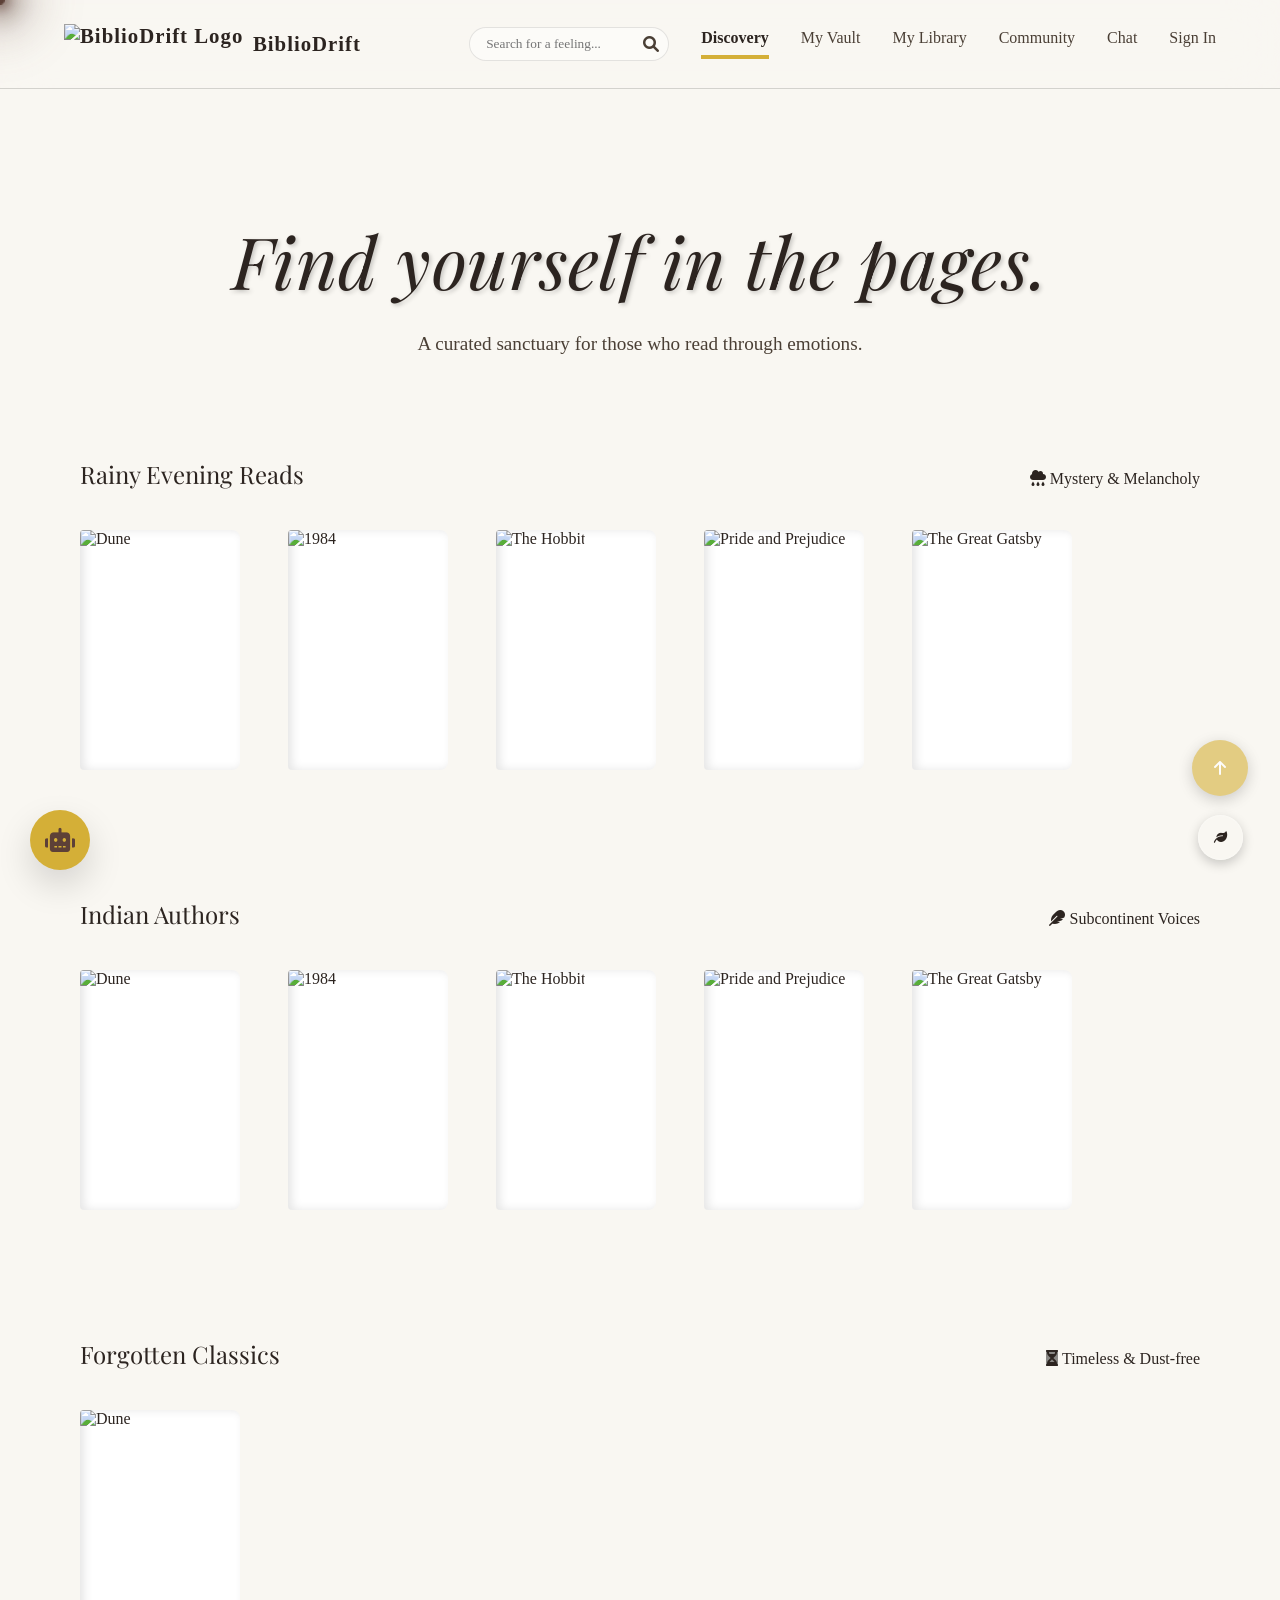
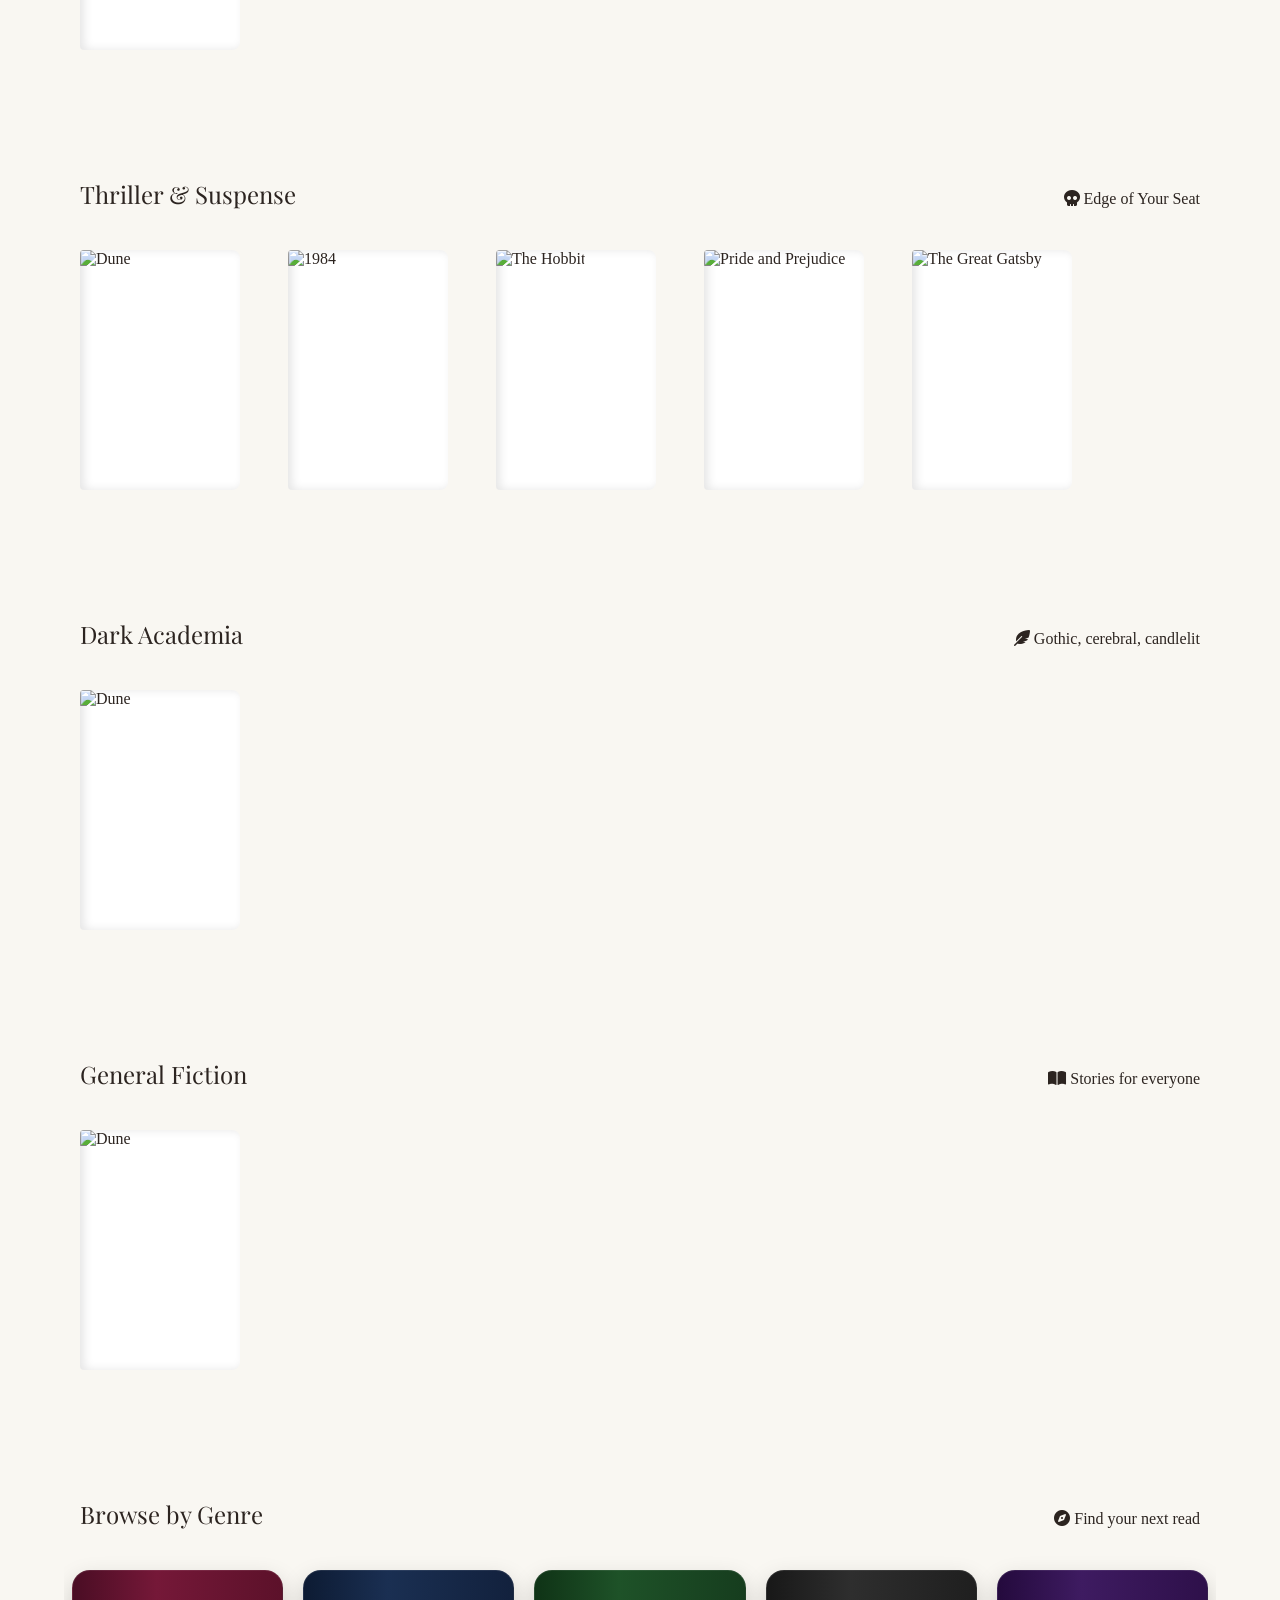
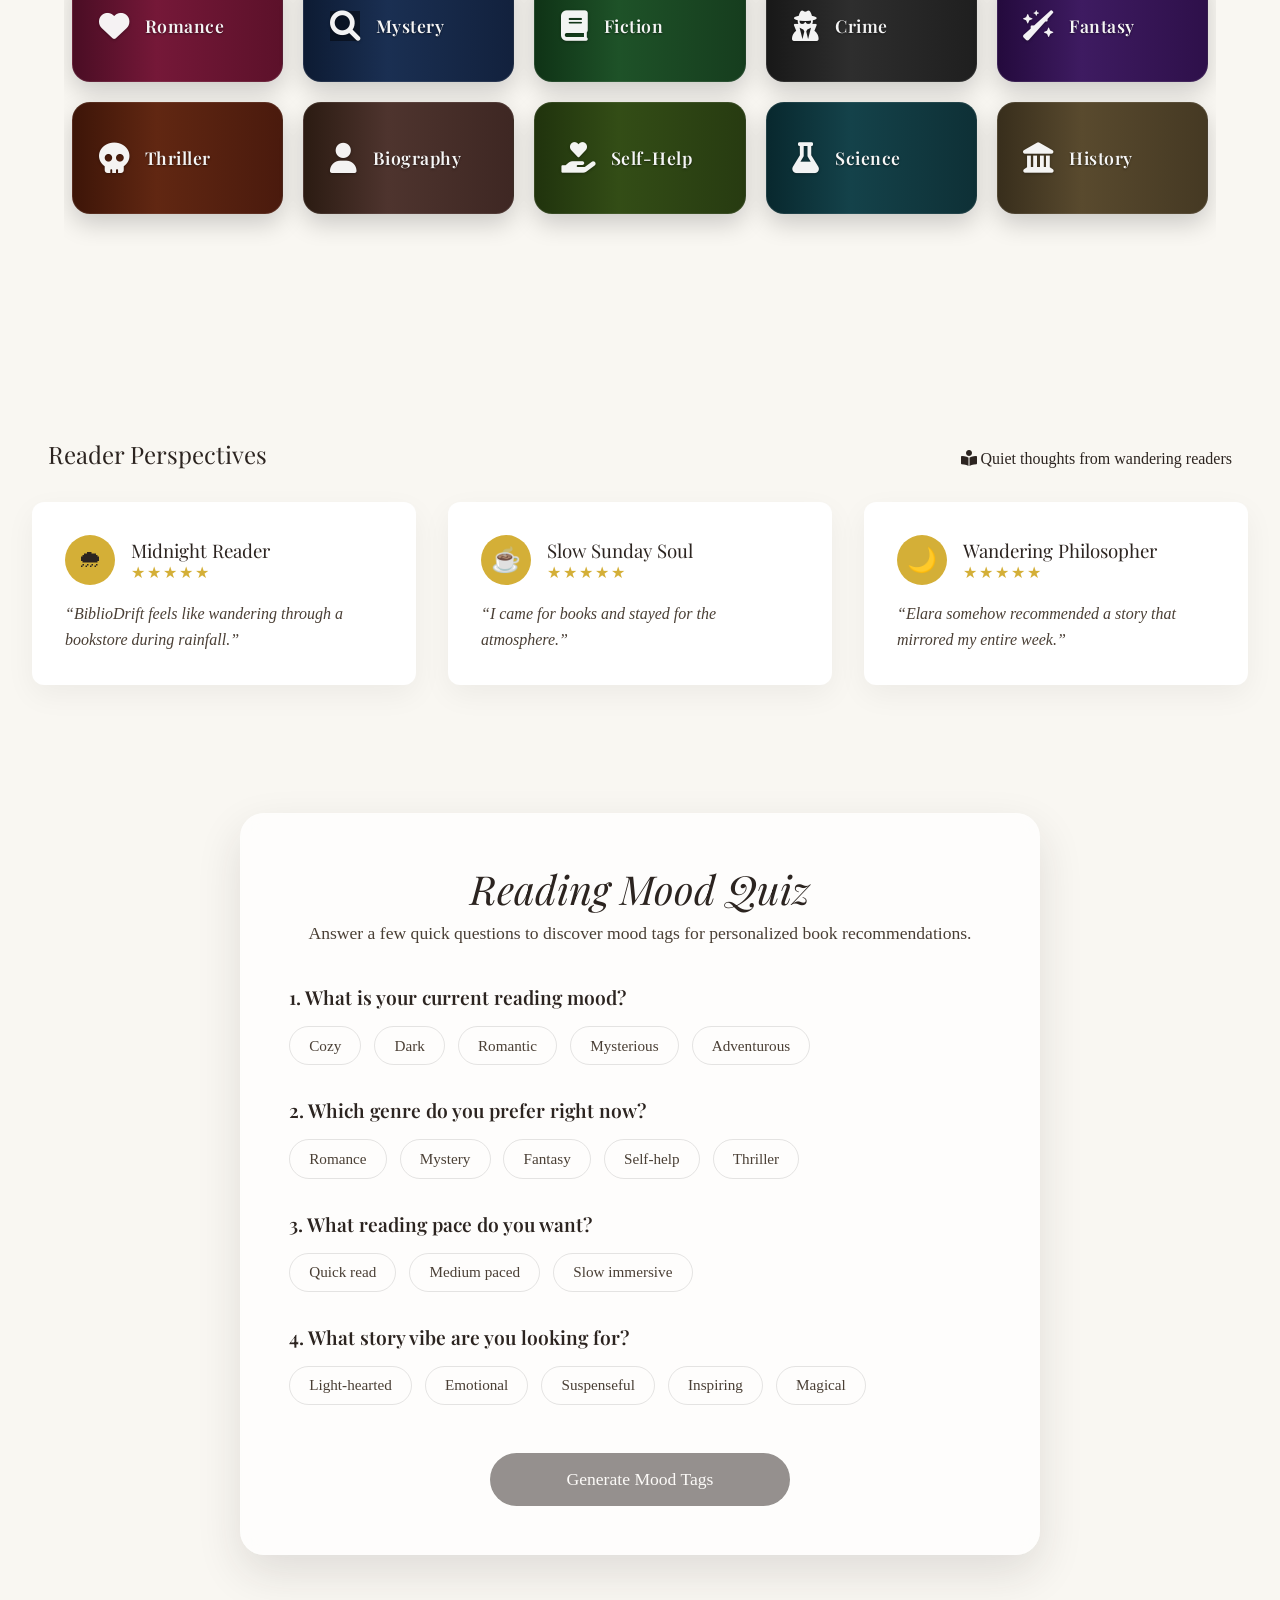
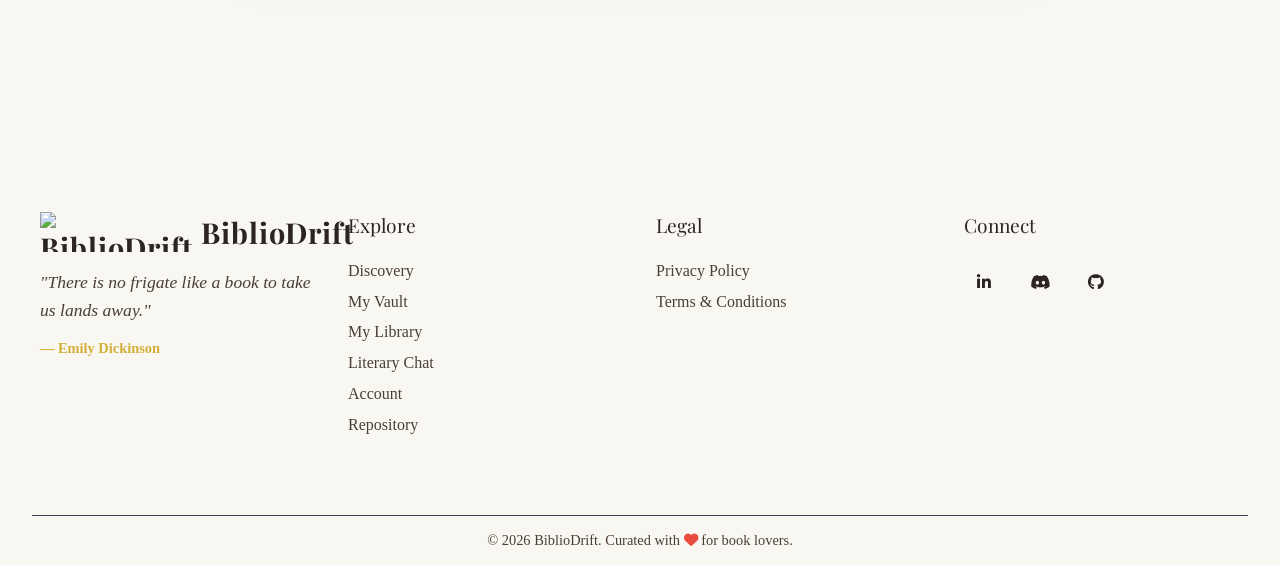
==== commit 19000eb1: "Merge pull request #824: Modularize frontend by extracting inline CSS and JavaScript" ====
--- a/frontend/pages/index.html
+++ b/frontend/pages/index.html
@@ -132,15 +132,8 @@
           <span class="tooltip-text" id="navAuthTooltip"><i class="fa-solid fa-key"></i> Access account</span>
         </div>
       </nav>
-      <button id="themeToggle" class="btn-icon" title="Toggle Theme">
-        <i class="fa-solid fa-moon"></i>
-      </button>
     </div>
   </header>
-  <section class="quote-banner" aria-label="Quote of the day">
-  <p id="quoteText">Loading quote of the day...</p>
-  <span id="quoteAuthor"></span>
-</section>
 
   <main>
     <section class="hero">
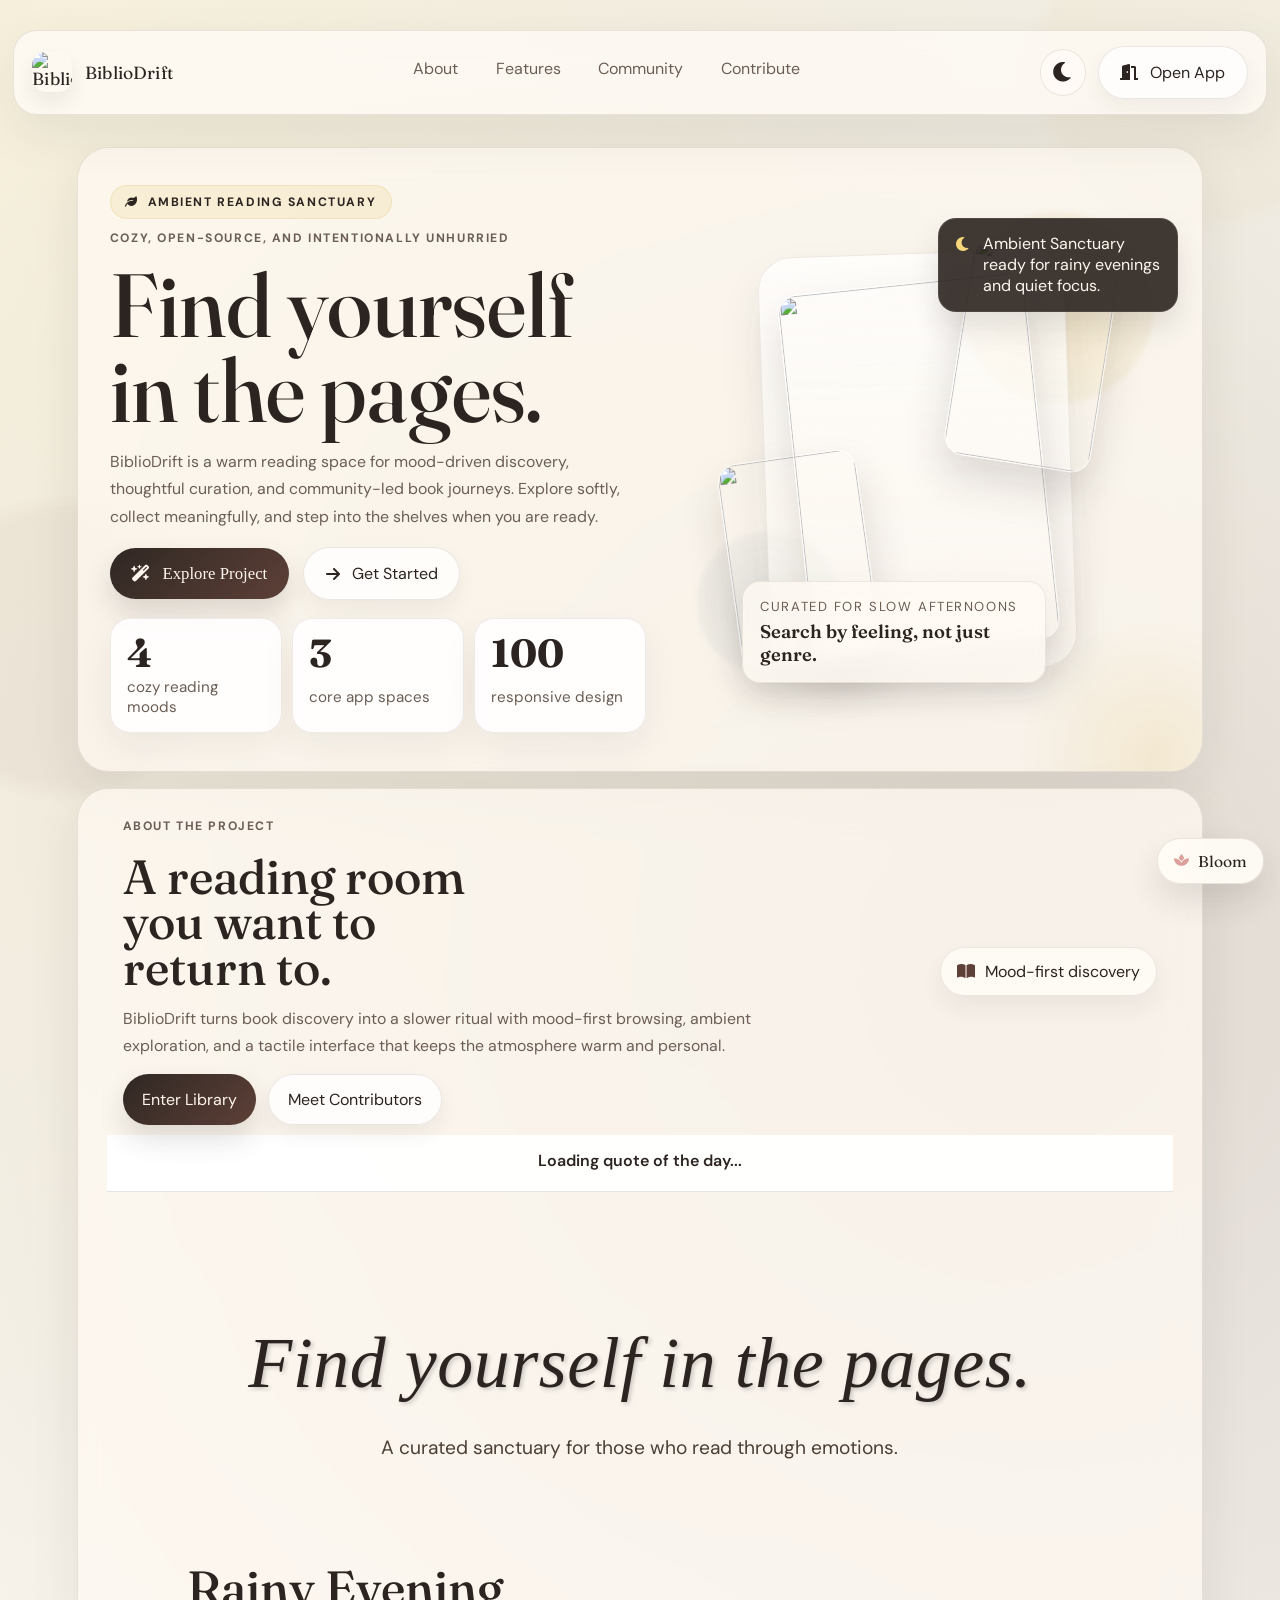
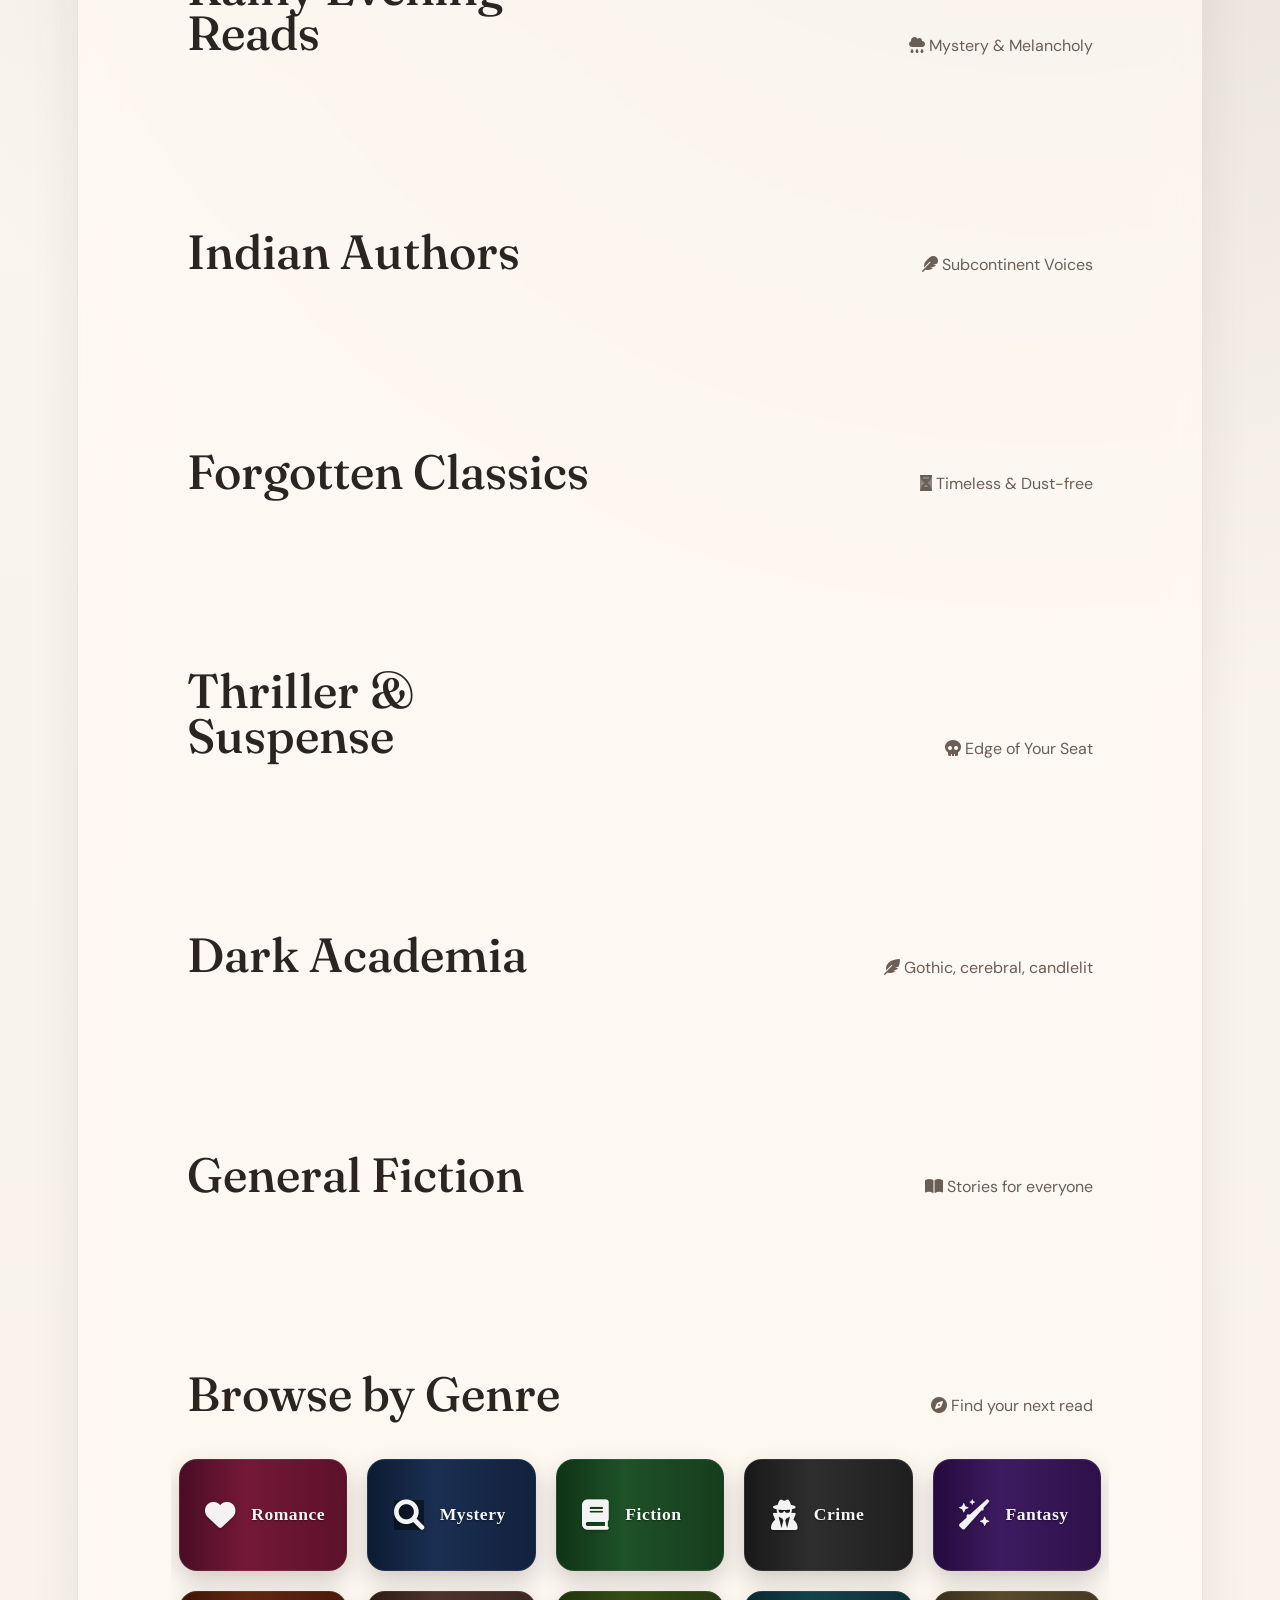
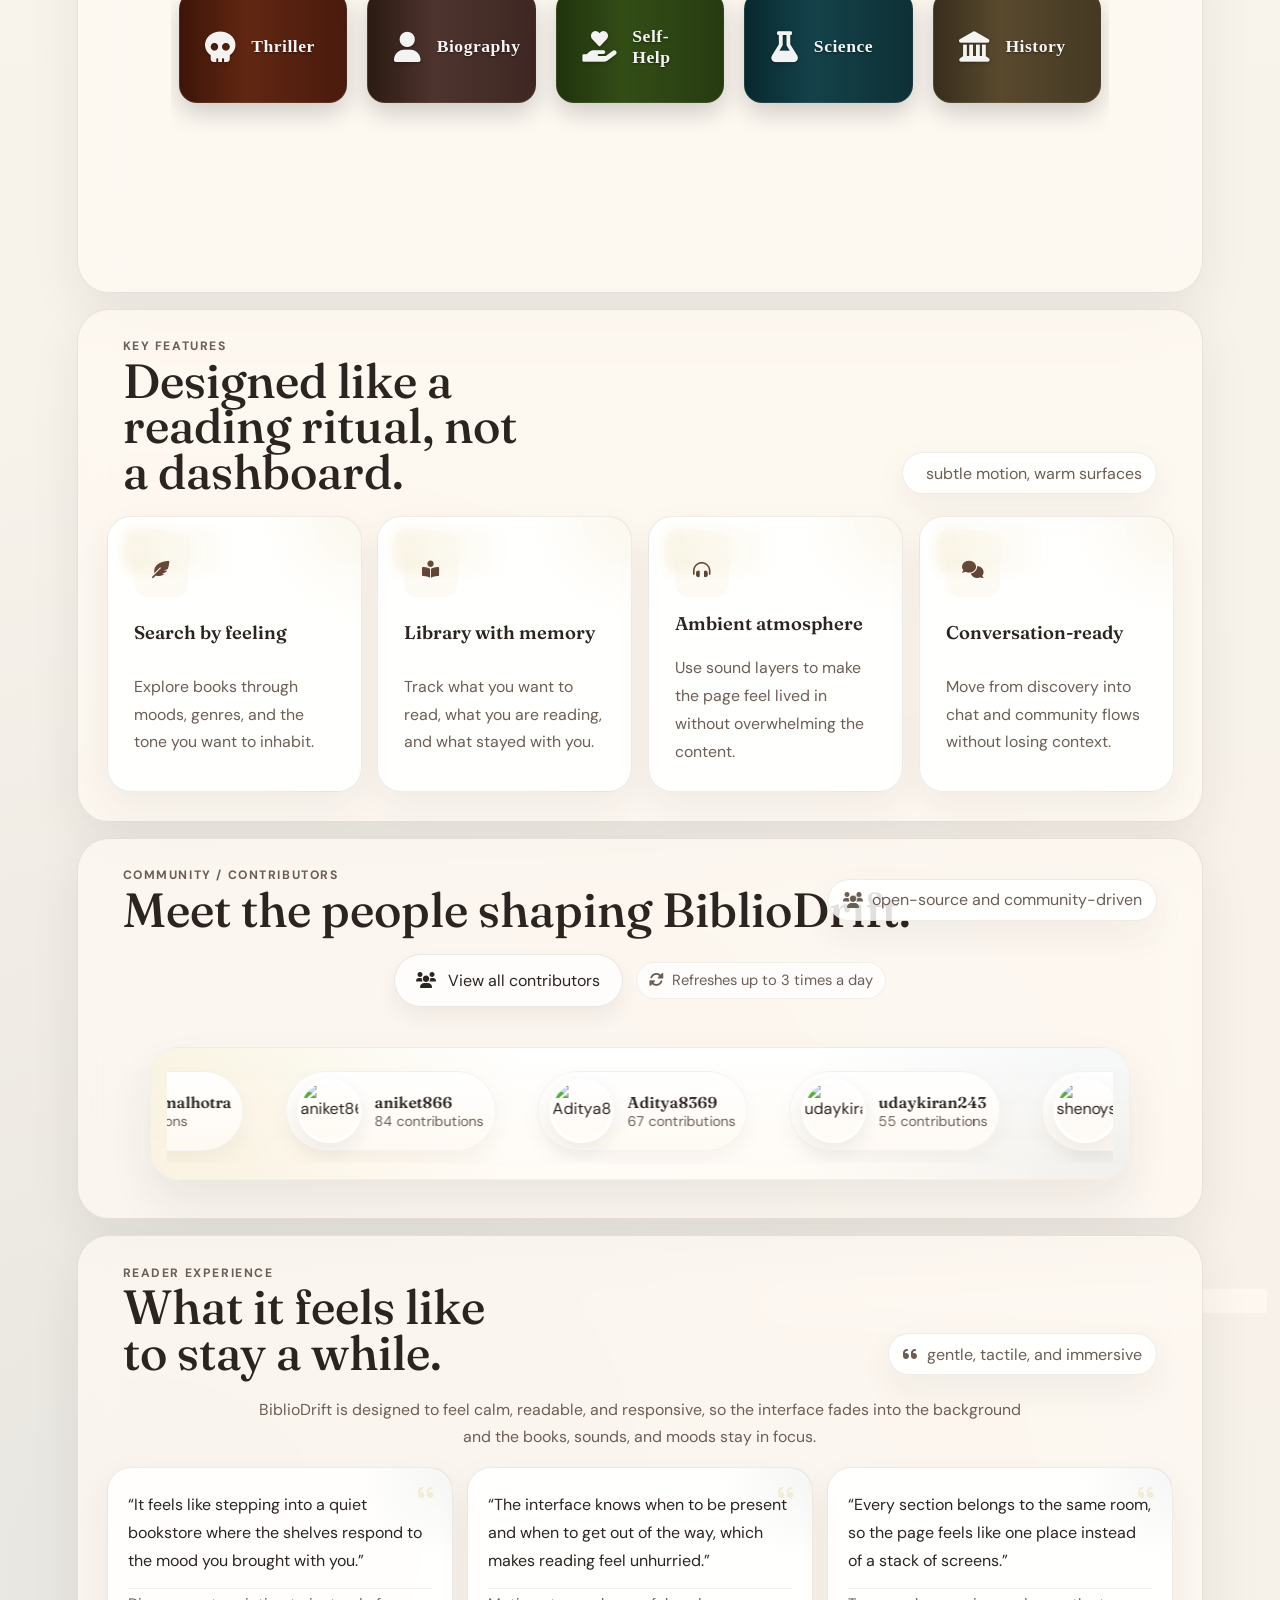
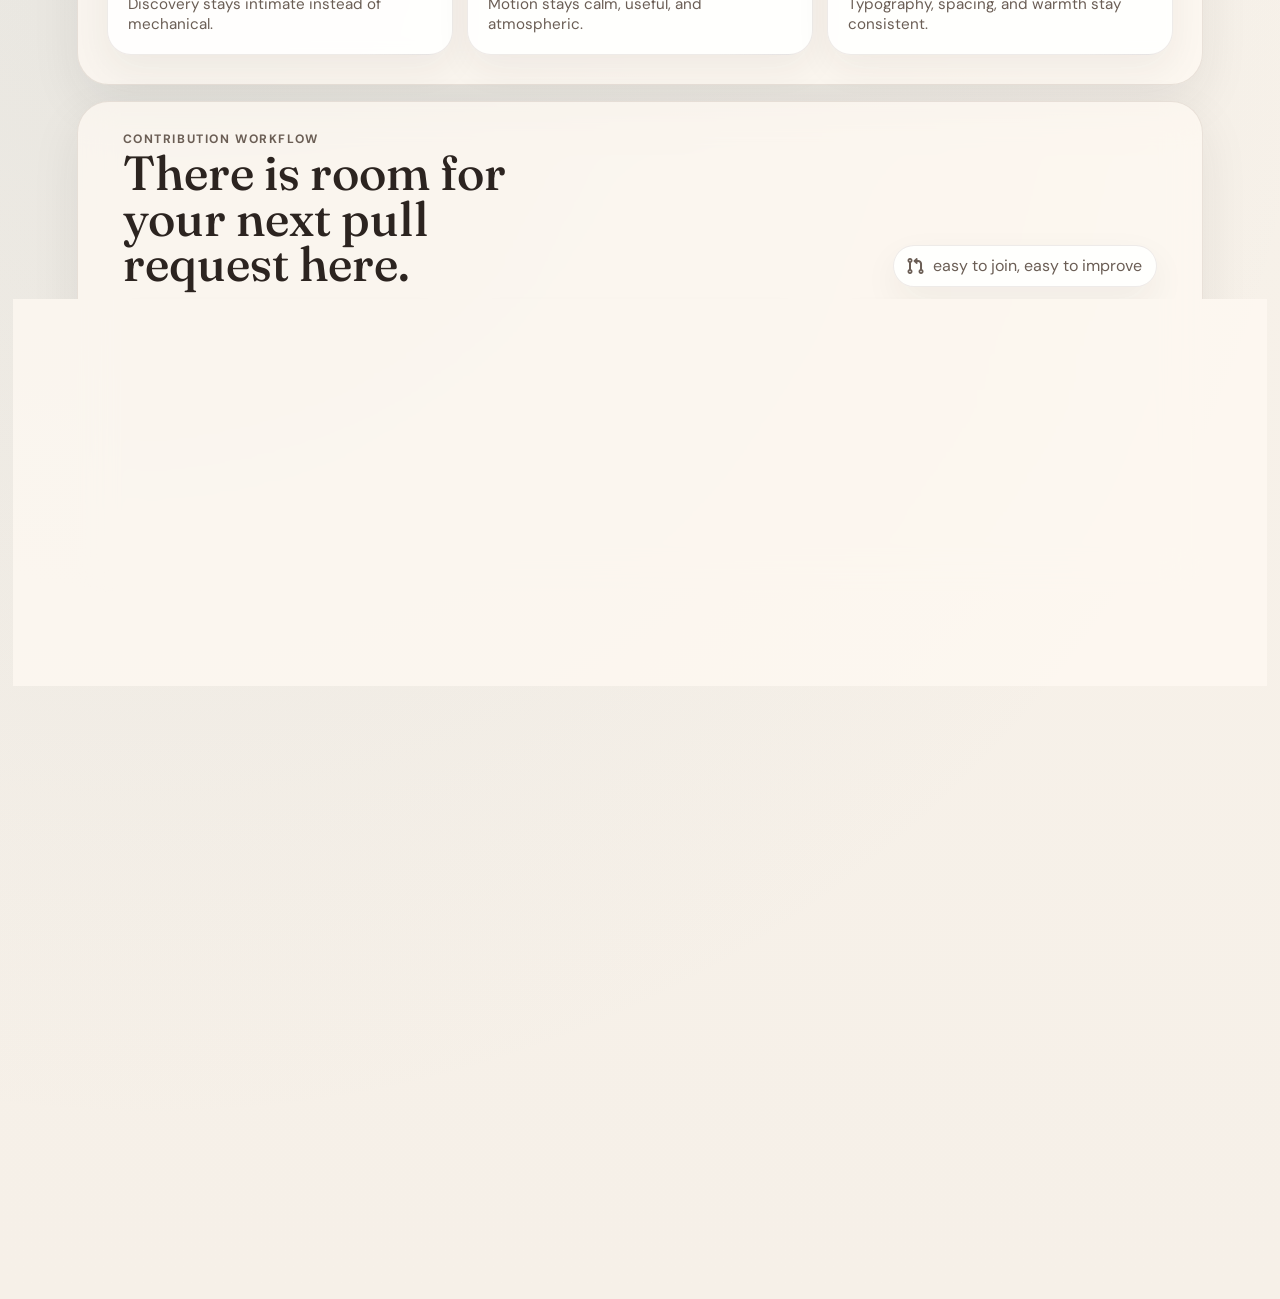
==== commit 8f2c8520: "Merge branch 'main' into main" ====
--- a/frontend/pages/index.html
+++ b/frontend/pages/index.html
@@ -2,138 +2,2056 @@
 <html lang="en">
 
 <head>
-  <meta charset="UTF-8" />
-  <script>
-    (function () {
-      const theme = localStorage.getItem('bibliodrift_theme');
-      if (theme === 'night') {
-        document.documentElement.setAttribute('data-theme', 'night');
-      }
-    })();
-    document.addEventListener('DOMContentLoaded', function () {
-      const btn = document.getElementById('themeToggle');
-      if (!btn) {
-        console.error('themeToggle button not found');
-        return;
-      }
-
-      const icon = btn.querySelector('i');
-      const STORAGE_KEY = 'bibliodrift_theme';
-
-      function applyTheme(theme) {
-        if (theme === 'night') {
-          document.documentElement.setAttribute('data-theme', 'night');
-          if (icon) icon.className = 'fa-solid fa-sun';
-        } else {
-          document.documentElement.removeAttribute('data-theme');
-          if (icon) icon.className = 'fa-solid fa-moon';
-        }
-
-        localStorage.setItem(STORAGE_KEY, theme);
-        if (typeof restoreTheme === 'function') restoreTheme();
-        console.log('Theme applied:', theme);
-      }
-
-      // Load saved theme
-      const savedTheme = localStorage.getItem(STORAGE_KEY) || 'light';
-      applyTheme(savedTheme);
-
-      // Toggle on click
-      btn.addEventListener('click', function () {
-        const current =
-          document.documentElement.getAttribute('data-theme') === 'night'
-            ? 'night'
-            : 'light';
-
-        const next = current === 'night' ? 'light' : 'night';
-        applyTheme(next);
-      });
-    });
-  </script>
-  <script src="https://unpkg.com/dexie/dist/dexie.js"></script>
-  <script src="../js/db.js"></script>
-
-  <!-- <script src="../js/app.js"></script> -->
-  <script src="../js/library-3d.js"></script>
-  <meta name="viewport" content="width=device-width, initial-scale=1.0" />
-  <!-- SEO & Open Graph meta tags -->
-  <meta name="description"
-    content="BiblioDrift — Your mood-based book discovery app. Find your next read by how you feel, track your journey, and get AI-powered recommendations." />
-  <meta property="og:type" content="website" />
-  <meta property="og:url" content="https://bibliodrift-dm.netlify.app/" />
-  <meta property="og:title" content="BiblioDrift | Find yourself in the pages" />
-  <meta property="og:description"
-    content="BiblioDrift — Your mood-based book discovery app. Find your next read by how you feel, track your journey, and get AI-powered recommendations." />
-  <meta property="og:image" content="https://bibliodrift-dm.netlify.app/assets/images/og-banner.png" />
-  <meta property="og:image:width" content="1200" />
-  <meta property="og:image:height" content="630" />
-  <title>BiblioDrift | Find yourself in the pages</title>
-  <link rel="stylesheet" href="../css/style.css" />
-  <link rel="stylesheet" href="../css/keyboard-shortcuts.css" />
-  <link rel="stylesheet" href="../css/pwa.css">
-  <link rel="manifest" href="../manifest.json">
-  <!-- Fonts -->
-  <link rel="preconnect" href="https://fonts.googleapis.com" />
-  <link rel="preconnect" href="https://fonts.gstatic.com" crossorigin />
-  <link
-    href="https://fonts.googleapis.com/css2?family=Playfair+Display:ital,wght@0,400;0,600;1,400&family=Georgia&display=swap"
-    rel="stylesheet" />
-  <link rel="stylesheet" href="https://cdnjs.cloudflare.com/ajax/libs/font-awesome/6.0.0/css/all.min.css" />
-
-  <!-- Security: DOMPurify for XSS prevention -->
-  <script src="https://cdn.jsdelivr.net/npm/dompurify@3.0.6/dist/purify.min.js"></script>
-  <link rel="icon" href="../assets/images/biblioDrift_favicon.png" type="image/png">
-  <!-- PWA -->
-  <meta name="theme-color" content="#2c2420">
-  <meta name="apple-mobile-web-app-capable" content="yes">
-  <meta name="apple-mobile-web-app-status-bar-style" content="black-translucent">
-  <meta name="apple-mobile-web-app-title" content="BiblioDrift">
-  <link rel="apple-touch-icon" href="../assets/images/biblioDrift_favicon.png">
+    <meta charset="UTF-8" />
+    <meta name="viewport" content="width=device-width, initial-scale=1.0" />
+    <script>
+        (function () {
+            const theme = localStorage.getItem('bibliodrift_theme');
+            if (theme === 'night') {
+                document.documentElement.setAttribute('data-theme', 'night');
+            }
+        })();
+        
+        document.addEventListener('DOMContentLoaded', function () {
+            const btn = document.getElementById('themeToggle');
+            if (!btn) return;
+            const icon = btn.querySelector('i');
+            const STORAGE_KEY = 'bibliodrift_theme';
+            
+            function applyTheme(theme) {
+                if (theme === 'night') {
+                    document.documentElement.setAttribute('data-theme', 'night');
+                    if (icon) icon.className = 'fa-solid fa-sun';
+                } else {
+                    document.documentElement.removeAttribute('data-theme');
+                    if (icon) icon.className = 'fa-solid fa-moon';
+                }
+                localStorage.setItem(STORAGE_KEY, theme);
+            }
+            
+            btn.addEventListener('click', function () {
+                const current = document.documentElement.getAttribute('data-theme') === 'night' ? 'night' : 'light';
+                applyTheme(current === 'night' ? 'light' : 'night');
+            });
+        });
+    </script>
+    <meta name="description"
+        content="BiblioDrift is a cozy, community-driven reading sanctuary for discovering books by mood, collecting favorites, and exploring with AI-guided discovery." />
+    <meta name="theme-color" content="#2c2420" />
+    <title>BiblioDrift | A cozy reading sanctuary</title>
+    <script>
+        (function () {
+            const theme = localStorage.getItem('bibliodrift_theme');
+            if (theme === 'night') {
+                document.documentElement.setAttribute('data-theme', 'night');
+            }
+        })();
+    </script>
+    <link rel="stylesheet" href="../css/style.css" />
+    <link rel="stylesheet" href="../css/style-responsive.css" />
+    <link rel="stylesheet" href="../css/keyboard-shortcuts.css" />
+    <link rel="preconnect" href="https://fonts.googleapis.com" />
+    <link rel="preconnect" href="https://fonts.gstatic.com" crossorigin />
+    <link
+        href="https://fonts.googleapis.com/css2?family=DM+Sans:wght@400;500;700&family=Fraunces:opsz,wght@9..144,400;9..144,500;9..144,600&display=swap"
+        rel="stylesheet" />
+    <link rel="stylesheet" href="https://cdnjs.cloudflare.com/ajax/libs/font-awesome/6.0.0/css/all.min.css" />
+    <link rel="icon" href="../assets/images/biblioDrift_favicon.png" type="image/png" />
+    <link rel="stylesheet" href="../css/landing.css" />
+    <style>
+        :root {
+            --landing-bg: #f9f7f2;
+            --landing-surface: rgba(255, 250, 243, 0.72);
+            --landing-surface-strong: rgba(255, 255, 255, 0.86);
+            --landing-border: rgba(93, 64, 55, 0.12);
+            --landing-shadow: 0 18px 50px rgba(44, 36, 32, 0.08);
+            --landing-shadow-strong: 0 28px 80px rgba(44, 36, 32, 0.12);
+            --landing-gold: #d4af37;
+            --landing-wood: #5d4037;
+            --landing-ink: #2c2420;
+            --landing-muted: #6b5e55;
+            --landing-mist: #e7e1d8;
+            --landing-rain: #7f96a0;
+            --landing-rose: #dba09c;
+            --landing-forest: #6e8b74;
+            --landing-sand: #d9c0a7;
+        }
+
+        html {
+            scroll-behavior: smooth;
+        }
+
+        body.landing-page {
+            background:
+                radial-gradient(circle at top left, rgba(212, 175, 55, 0.14), transparent 28%),
+                radial-gradient(circle at 82% 16%, rgba(93, 64, 55, 0.16), transparent 26%),
+                radial-gradient(circle at 12% 78%, rgba(127, 150, 160, 0.12), transparent 24%),
+                linear-gradient(180deg, #fbfaf6 0%, #f8f3eb 44%, #f6f0e8 100%);
+            color: var(--landing-ink);
+            overflow-x: hidden;
+            font-family: "DM Sans", sans-serif;
+        }
+
+        body.landing-page::before,
+        body.landing-page::after {
+            content: "";
+            position: fixed;
+            inset: auto;
+            pointer-events: none;
+            z-index: 0;
+            border-radius: 50%;
+            filter: blur(8px);
+            opacity: 0.45;
+        }
+
+        body.landing-page::before {
+            width: 20rem;
+            height: 20rem;
+            top: -6rem;
+            right: -5rem;
+            background: rgba(212, 175, 55, 0.10);
+        }
+
+        body.landing-page::after {
+            width: 18rem;
+            height: 18rem;
+            left: -5rem;
+            bottom: 12vh;
+            background: rgba(93, 64, 55, 0.10);
+        }
+
+        body.landing-page.blossom-mode::before,
+        body.landing-page.blossom-mode::after {
+            animation: blossom-glow 8s ease-in-out infinite;
+        }
+
+        body.landing-page .landing-shell {
+            position: relative;
+            z-index: 1;
+            width: min(1320px, calc(100% - 1.6rem));
+            margin: 0.9rem auto 2.5rem;
+            padding: 1rem 0 0;
+        }
+
+        .landing-header {
+            position: sticky;
+            top: 1rem;
+            z-index: 12;
+            display: flex;
+            align-items: center;
+            justify-content: space-between;
+            gap: 1rem;
+            padding: 0.9rem 1.15rem;
+            border: 1px solid var(--landing-border);
+            border-radius: 24px;
+            background: rgba(255, 252, 246, 0.78);
+            backdrop-filter: blur(20px);
+            box-shadow: var(--landing-shadow);
+        }
+
+        .landing-brand {
+            display: inline-flex;
+            align-items: center;
+            gap: 0.8rem;
+            text-decoration: none;
+            color: var(--landing-ink);
+            font-family: "Fraunces", serif;
+            font-size: 1.1rem;
+            letter-spacing: 0.01em;
+        }
+
+        .landing-brand img {
+            width: 2.5rem;
+            height: 2.5rem;
+            border-radius: 14px;
+            box-shadow: 0 10px 20px rgba(44, 36, 32, 0.08);
+        }
+
+        .landing-nav {
+            display: flex;
+            align-items: center;
+            gap: 0.65rem;
+            flex-wrap: wrap;
+            justify-content: center;
+        }
+
+        .landing-nav a {
+            color: var(--landing-muted);
+            text-decoration: none;
+            padding: 0.5rem 0.85rem;
+            border-radius: 999px;
+            transition: background-color 0.2s ease, color 0.2s ease, transform 0.2s ease;
+        }
+
+        .landing-nav a:hover,
+        .landing-nav a:focus-visible {
+            color: var(--landing-ink);
+            background: rgba(212, 175, 55, 0.12);
+            transform: translateY(-1px);
+            outline: none;
+        }
+
+        .landing-header-actions {
+            display: flex;
+            align-items: center;
+            gap: 0.7rem;
+            flex-wrap: wrap;
+            justify-content: flex-end;
+        }
+
+        .landing-icon-btn {
+            width: 2.9rem;
+            height: 2.9rem;
+            border-radius: 999px;
+            border: 1px solid var(--landing-border);
+            background: rgba(255, 252, 246, 0.8);
+            color: var(--landing-ink);
+            display: inline-flex;
+            align-items: center;
+            justify-content: center;
+            cursor: pointer;
+            transition: transform 0.2s ease, box-shadow 0.2s ease, background-color 0.2s ease;
+        }
+
+        .landing-icon-btn:hover,
+        .landing-icon-btn:focus-visible {
+            transform: translateY(-2px);
+            background: #fff;
+            box-shadow: 0 12px 30px rgba(44, 36, 32, 0.1);
+            outline: none;
+        }
+
+        .landing-main {
+            display: grid;
+            gap: 1rem;
+            padding: 1rem 0 2rem;
+        }
+
+        .blossom-toggle {
+            position: fixed;
+            right: 1rem;
+            bottom: 1rem;
+            z-index: 25;
+            display: inline-flex;
+            align-items: center;
+            gap: 0.55rem;
+            padding: 0.78rem 1rem;
+            border-radius: 999px;
+            border: 1px solid rgba(93, 64, 55, 0.12);
+            background: rgba(255, 252, 246, 0.92);
+            color: var(--landing-ink);
+            box-shadow: 0 16px 32px rgba(44, 36, 32, 0.12);
+            backdrop-filter: blur(18px);
+            cursor: pointer;
+            transition: transform 0.2s ease, box-shadow 0.2s ease;
+        }
+
+        .blossom-toggle:hover,
+        .blossom-toggle:focus-visible {
+            transform: translateY(-2px);
+            box-shadow: 0 20px 36px rgba(44, 36, 32, 0.15);
+            outline: none;
+        }
+
+        .blossom-toggle i {
+            color: var(--landing-rose);
+        }
+
+        .blossom-toggle-label {
+            font-family: "Fraunces", serif;
+            font-size: 0.98rem;
+        }
+
+        .blossom-layer {
+            position: fixed;
+            inset: 0;
+            pointer-events: none;
+            overflow: hidden;
+            z-index: 30;
+        }
+
+        .blossom-petal {
+            position: absolute;
+            width: var(--petal-width, 0.72rem);
+            height: var(--petal-height, 1.05rem);
+            border-radius: 70% 70% 45% 45% / 85% 85% 35% 35%;
+            background:
+                radial-gradient(circle at 35% 30%, rgba(255,255,255,0.95) 0 10%, rgba(255,241,245,0.86) 14%, rgba(239,162,184,0.96) 100%),
+                linear-gradient(180deg, rgba(255,255,255,0.3), rgba(231,137,165,0.95));
+            box-shadow: 0 6px 14px rgba(220, 127, 157, 0.22);
+            opacity: 0;
+            transform: translate3d(0, 0, 0) rotate(0deg) scale(0.9);
+            animation: blossom-fall var(--petal-duration, 1800ms) cubic-bezier(.2,.8,.2,1) forwards;
+        }
+
+        .blossom-petal--large {
+            --petal-width: 0.9rem;
+            --petal-height: 1.3rem;
+        }
+
+        .blossom-petal--small {
+            --petal-width: 0.56rem;
+            --petal-height: 0.82rem;
+        }
+
+        .blossom-petal::before {
+            content: "";
+            position: absolute;
+            inset: 0.2rem 0.23rem 0.3rem;
+            border-radius: inherit;
+            background: radial-gradient(circle at 50% 35%, rgba(255,255,255,0.72), transparent 58%);
+            opacity: 0.7;
+        }
+
+        .landing-hero,
+        .landing-section,
+        .landing-footer {
+            border: 1px solid var(--landing-border);
+            border-radius: 32px;
+            background: var(--landing-surface);
+            backdrop-filter: blur(18px);
+            box-shadow: var(--landing-shadow);
+        }
+
+        .landing-hero {
+            display: grid;
+            grid-template-columns: minmax(0, 1.03fr) minmax(300px, 0.97fr);
+            gap: 1.2rem;
+            padding: clamp(1.25rem, 2.8vw, 2rem);
+            overflow: hidden;
+            position: relative;
+        }
+
+        .landing-hero::after {
+            content: "";
+            position: absolute;
+            inset: auto -6rem -8rem auto;
+            width: 18rem;
+            height: 18rem;
+            border-radius: 50%;
+            background: radial-gradient(circle, rgba(212, 175, 55, 0.14), transparent 68%);
+            pointer-events: none;
+        }
+
+        .hero-copy {
+            position: relative;
+            z-index: 1;
+            display: flex;
+            flex-direction: column;
+            gap: 1rem;
+            justify-content: center;
+            padding: 0.35rem 0;
+        }
+
+        .eyebrow-row {
+            display: flex;
+            flex-wrap: wrap;
+            gap: 0.65rem;
+            align-items: center;
+        }
+
+        .eyebrow-pill,
+        .eyebrow-note,
+        .section-kicker {
+            letter-spacing: 0.13em;
+            text-transform: uppercase;
+            font-size: 0.76rem;
+            font-weight: 700;
+        }
+
+        .eyebrow-pill {
+            display: inline-flex;
+            gap: 0.55rem;
+            align-items: center;
+            color: var(--landing-ink);
+            background: rgba(212, 175, 55, 0.12);
+            border: 1px solid rgba(212, 175, 55, 0.18);
+            border-radius: 999px;
+            padding: 0.5rem 0.9rem;
+        }
+
+        .eyebrow-note {
+            color: var(--landing-muted);
+        }
+
+        .landing-hero h1,
+        .landing-section h2 {
+            font-family: "Fraunces", serif;
+            font-weight: 500;
+            line-height: 0.95;
+            letter-spacing: 0;
+            color: var(--landing-ink);
+        }
+
+        .landing-hero h1 {
+            max-width: 9.5ch;
+            font-size: clamp(2.95rem, 7vw, 5.6rem);
+            margin: 0;
+        }
+
+        .landing-hero p,
+        .section-copy,
+        .quote-card p,
+        .workflow-step p,
+        .feature-card p,
+        .contributor-card p,
+        .landing-footer p,
+        .landing-footer a {
+            line-height: 1.75;
+            color: var(--landing-muted);
+            font-size: 0.99rem;
+        }
+
+        .landing-cta-group,
+        .contribute-actions {
+            display: flex;
+            gap: 0.9rem;
+            flex-wrap: wrap;
+            align-items: center;
+        }
+
+        .btn-ghost,
+        .btn-primary.landing-cta-primary {
+            text-decoration: none;
+            border-radius: 999px;
+            display: inline-flex;
+            align-items: center;
+            gap: 0.75rem;
+            padding: 0.95rem 1.35rem;
+            transition: transform 0.2s ease, box-shadow 0.2s ease, background-color 0.2s ease, color 0.2s ease;
+        }
+
+        .btn-primary.landing-cta-primary {
+            background: linear-gradient(135deg, #2f2723, var(--landing-wood));
+            color: #fff7ef;
+            box-shadow: 0 14px 28px rgba(44, 36, 32, 0.15);
+        }
+
+        .btn-primary.landing-cta-primary:hover,
+        .btn-primary.landing-cta-primary:focus-visible,
+        .btn-ghost:hover,
+        .btn-ghost:focus-visible {
+            transform: translateY(-2px);
+            outline: none;
+        }
+
+        .btn-ghost {
+            color: var(--landing-ink);
+            background: rgba(255, 255, 255, 0.75);
+            border: 1px solid var(--landing-border);
+            box-shadow: 0 10px 20px rgba(44, 36, 32, 0.06);
+        }
+
+        .btn-ghost:hover,
+        .btn-ghost:focus-visible {
+            background: #fff;
+            box-shadow: 0 16px 30px rgba(44, 36, 32, 0.08);
+        }
+
+        .hero-metrics {
+            display: grid;
+            grid-template-columns: repeat(3, minmax(0, 1fr));
+            gap: 0.6rem;
+            margin-top: 0.1rem;
+            max-width: 34rem;
+        }
+
+        .metric-card,
+        .section-chip,
+        .testimonial-card,
+        .feature-card,
+        .contributor-card,
+        .workflow-step,
+        .about-card,
+        .quote-card {
+            border: 1px solid rgba(93, 64, 55, 0.10);
+            background: var(--landing-surface-strong);
+            box-shadow: 0 14px 36px rgba(44, 36, 32, 0.06);
+        }
+
+        .metric-card {
+            border-radius: 20px;
+            padding: 0.95rem 1rem;
+            display: grid;
+            gap: 0.25rem;
+            min-height: 7rem;
+        }
+
+        .metric-card strong {
+            color: var(--landing-ink);
+            font-family: "Fraunces", serif;
+            font-size: clamp(1.8rem, 4vw, 2.45rem);
+            line-height: 1;
+        }
+
+        .metric-card span {
+            color: var(--landing-muted);
+            font-size: 0.95rem;
+        }
+
+        .hero-visual {
+            position: relative;
+            min-height: 31rem;
+            display: grid;
+            align-items: center;
+            justify-items: center;
+        }
+
+        .hero-orb {
+            position: absolute;
+            border-radius: 50%;
+            filter: blur(2px);
+            animation: floatOrb 10s ease-in-out infinite;
+        }
+
+        .orb-one {
+            width: 12rem;
+            height: 12rem;
+            top: 2rem;
+            right: 1rem;
+            background: radial-gradient(circle, rgba(212, 175, 55, 0.18), rgba(212, 175, 55, 0.04));
+        }
+
+        .orb-two {
+            width: 9rem;
+            height: 9rem;
+            bottom: 4rem;
+            left: 2rem;
+            background: radial-gradient(circle, rgba(127, 150, 160, 0.18), rgba(127, 150, 160, 0.03));
+            animation-delay: -3s;
+        }
+
+        .hero-book-stack {
+            position: relative;
+            width: min(100%, 24rem);
+            min-height: 30rem;
+            display: grid;
+            place-items: center;
+        }
+
+        .hero-book-stack::before {
+            content: "";
+            position: absolute;
+            inset: 7% 10% 6% 10%;
+            border-radius: 34px;
+            background: linear-gradient(180deg, rgba(255, 255, 255, 0.72), rgba(255, 250, 243, 0.42));
+            border: 1px solid rgba(93, 64, 55, 0.09);
+            box-shadow: inset 0 1px 0 rgba(255, 255, 255, 0.5), 0 22px 44px rgba(44, 36, 32, 0.08);
+            transform: rotate(-2deg);
+        }
+
+        .hero-book {
+            position: absolute;
+            border-radius: 20px;
+            overflow: hidden;
+            border: 1px solid rgba(255, 255, 255, 0.65);
+            box-shadow: 0 22px 40px rgba(44, 36, 32, 0.15);
+            animation: floatCard 8s ease-in-out infinite;
+        }
+
+        .hero-book img {
+            width: 100%;
+            height: 100%;
+            object-fit: cover;
+            display: block;
+        }
+
+        .book-large {
+            width: 15.5rem;
+            height: 23rem;
+            transform: rotate(-6deg) translateY(0.5rem);
+            z-index: 2;
+        }
+
+        .book-small-top {
+            width: 9.25rem;
+            height: 13.75rem;
+            top: 1.6rem;
+            right: 0.25rem;
+            transform: rotate(9deg);
+            animation-delay: -1.5s;
+            z-index: 3;
+        }
+
+        .book-small-bottom {
+            width: 8.75rem;
+            height: 13rem;
+            left: 0.2rem;
+            bottom: 2.2rem;
+            transform: rotate(-8deg);
+            animation-delay: -2.8s;
+            z-index: 1;
+        }
+
+        .hero-caption {
+            position: absolute;
+            left: 1rem;
+            bottom: 1rem;
+            width: min(19rem, 88%);
+            padding: 1rem 1.1rem;
+            border-radius: 18px;
+            background: rgba(255, 250, 243, 0.82);
+            backdrop-filter: blur(10px);
+            border: 1px solid rgba(93, 64, 55, 0.1);
+            box-shadow: 0 12px 28px rgba(44, 36, 32, 0.08);
+            z-index: 4;
+        }
+
+        .hero-caption span,
+        .hero-caption strong,
+        .hero-note {
+            display: block;
+        }
+
+        .hero-caption span {
+            color: var(--landing-muted);
+            font-size: 0.82rem;
+            text-transform: uppercase;
+            letter-spacing: 0.12em;
+            margin-bottom: 0.35rem;
+        }
+
+        .hero-caption strong {
+            color: var(--landing-ink);
+            font-family: "Fraunces", serif;
+            font-weight: 600;
+            font-size: 1.15rem;
+            line-height: 1.25;
+        }
+
+        .hero-note {
+            position: absolute;
+            right: -0.5rem;
+            top: 2.4rem;
+            max-width: 15rem;
+            padding: 0.9rem 1rem;
+            border-radius: 18px;
+            background: rgba(44, 36, 32, 0.9);
+            color: #fff7ef;
+            border: 1px solid rgba(255, 255, 255, 0.08);
+            box-shadow: 0 16px 30px rgba(44, 36, 32, 0.12);
+            display: flex;
+            gap: 0.75rem;
+            align-items: flex-start;
+            z-index: 5;
+        }
+
+        .hero-note i {
+            color: #f6d67b;
+            margin-top: 0.15rem;
+        }
+
+        .landing-section {
+            padding: clamp(1.15rem, 2.6vw, 1.8rem);
+        }
+
+        .section-header {
+            display: flex;
+            gap: 1rem;
+            justify-content: space-between;
+            align-items: end;
+            margin-bottom: 1.35rem;
+            flex-wrap: wrap;
+        }
+
+        .section-header h2 {
+            margin-top: 0.2rem;
+            font-size: clamp(1.85rem, 4vw, 3rem);
+            max-width: 13ch;
+        }
+
+        .section-header p,
+        .section-header span {
+            color: var(--landing-muted);
+        }
+
+        .community-title-inline {
+            max-width: none;
+            white-space: nowrap;
+            display: inline-block;
+            width: auto;
+            text-align: left;
+            color: var(--landing-ink);
+            font-size: clamp(2rem, 4.5vw, 3.25rem);
+            line-height: 1.08;
+            margin: 0.25rem 0 0;
+        }
+
+        @media (max-width: 720px) {
+            .community-title-inline {
+                white-space: normal;
+                font-size: clamp(1.8rem, 6vw, 2.35rem);
+            }
+        }
+
+        .community-header-row {
+            display: flex;
+            align-items: center;
+            gap: 1rem;
+            flex-wrap: wrap;
+            justify-content: space-between;
+        }
+
+        .community-header-row > div {
+            flex: 1 1 auto;
+            text-align: left;
+        }
+
+        .community-header-row .section-chip {
+            margin: 0;
+            flex: 0 0 auto;
+        }
+
+        @media (max-width: 720px) {
+            .community-header-row {
+                justify-content: center;
+            }
+
+            .community-header-row > div {
+                text-align: center;
+            }
+        }
+
+        .section-chip {
+            display: inline-flex;
+            gap: 0.55rem;
+            align-items: center;
+            border-radius: 999px;
+            padding: 0.6rem 0.9rem;
+            white-space: nowrap;
+        }
+
+        .about-grid,
+        .feature-grid,
+        .community-grid,
+        .testimonial-grid,
+        .workflow-grid,
+        .footer-grid {
+            display: grid;
+            gap: 1rem;
+        }
+
+        .about-grid {
+            grid-template-columns: minmax(0, 1.08fr) minmax(0, 0.92fr);
+            align-items: stretch;
+            gap: 0.85rem;
+        }
+
+        .about-feature-stack {
+            display: grid;
+            gap: 0.85rem;
+            align-content: start;
+        }
+
+        .about-card,
+        .feature-card,
+        .contributor-card,
+        .workflow-step,
+        .quote-card,
+        .testimonial-card {
+            border-radius: 24px;
+            padding: 1.25rem;
+            transition: transform 0.25s ease, box-shadow 0.25s ease, border-color 0.25s ease;
+        }
+
+        .about-card:hover,
+        .feature-card:hover,
+        .contributor-card:hover,
+        .workflow-step:hover,
+        .quote-card:hover,
+        .testimonial-card:hover {
+            transform: translateY(-3px);
+            box-shadow: var(--landing-shadow-strong);
+            border-color: rgba(212, 175, 55, 0.18);
+        }
+
+        .about-card {
+            display: grid;
+            gap: 0.7rem;
+            align-content: center;
+            padding: 1.35rem 1.35rem;
+            position: relative;
+            overflow: hidden;
+            background:
+                radial-gradient(circle at top right, rgba(212, 175, 55, 0.08), transparent 30%),
+                linear-gradient(180deg, rgba(255, 255, 255, 0.92), rgba(255, 252, 246, 0.84));
+            border-color: rgba(93, 64, 55, 0.08);
+            box-shadow: 0 20px 50px rgba(44, 36, 32, 0.07);
+        }
+
+        .about-card::after {
+            content: "";
+            position: absolute;
+            inset: auto -4rem -4rem auto;
+            width: 10rem;
+            height: 10rem;
+            border-radius: 50%;
+            background: radial-gradient(circle, rgba(127, 150, 160, 0.12), transparent 68%);
+            pointer-events: none;
+        }
+
+        .about-card>* {
+            position: relative;
+            z-index: 1;
+        }
+
+        .about-card .section-kicker {
+            color: var(--landing-gold);
+            margin-bottom: 0.05rem;
+        }
+
+        .about-lede {
+            margin: 0;
+            max-width: 16ch;
+            font-family: "Fraunces", serif;
+            font-size: clamp(1.45rem, 2.7vw, 2rem);
+            line-height: 1.12;
+            color: var(--landing-ink);
+            letter-spacing: 0.01em;
+        }
+
+        .about-card .section-copy {
+            margin: 0;
+            max-width: 52ch;
+            line-height: 1.65;
+            font-size: 0.96rem;
+        }
+
+        .about-card .section-copy+.section-copy {
+            margin-top: -0.15rem;
+        }
+
+        .about-header {
+            align-items: center;
+            margin-bottom: 1rem;
+        }
+
+        .about-heading-content {
+            display: grid;
+            gap: 0.9rem;
+            max-width: 48rem;
+        }
+
+        .about-heading-content h2 {
+            max-width: 12ch;
+        }
+
+        .about-subtext {
+            max-width: 40rem;
+            margin: 0;
+            font-size: 0.99rem;
+            line-height: 1.72;
+        }
+
+        .about-cta-row {
+            display: flex;
+            gap: 0.75rem;
+            flex-wrap: wrap;
+        }
+
+        .primary-about-btn,
+        .secondary-about-btn {
+            text-decoration: none;
+            border-radius: 999px;
+            display: inline-flex;
+            align-items: center;
+            justify-content: center;
+            gap: 0.65rem;
+            padding: 0.88rem 1.2rem;
+            transition: transform 0.2s ease, box-shadow 0.2s ease, background-color 0.2s ease, color 0.2s ease;
+        }
+
+        .primary-about-btn {
+            background: linear-gradient(135deg, #2f2723, var(--landing-wood));
+            color: #fff7ef;
+            box-shadow: 0 14px 28px rgba(44, 36, 32, 0.14);
+        }
+
+        .secondary-about-btn {
+            background: rgba(255, 255, 255, 0.76);
+            color: var(--landing-ink);
+            border: 1px solid rgba(93, 64, 55, 0.12);
+            box-shadow: 0 10px 20px rgba(44, 36, 32, 0.06);
+        }
+
+        .primary-about-btn:hover,
+        .primary-about-btn:focus-visible,
+        .secondary-about-btn:hover,
+        .secondary-about-btn:focus-visible {
+            transform: translateY(-2px);
+            outline: none;
+        }
+
+        .secondary-about-btn:hover,
+        .secondary-about-btn:focus-visible {
+            background: #fff;
+            box-shadow: 0 16px 30px rgba(44, 36, 32, 0.08);
+        }
+
+        .about-floating-chip {
+            display: inline-flex;
+            align-items: center;
+            gap: 0.65rem;
+            justify-self: end;
+            padding: 0.8rem 1rem;
+            border-radius: 999px;
+            border: 1px solid rgba(93, 64, 55, 0.1);
+            background: rgba(255, 252, 246, 0.82);
+            color: var(--landing-ink);
+            box-shadow: 0 12px 24px rgba(44, 36, 32, 0.06);
+        }
+
+        .about-floating-chip i {
+            color: var(--landing-wood);
+        }
+
+        .about-mini,
+        .about-bridge,
+        .about-aside {
+            display: none;
+        }
+
+        .about-mood-row {
+            display: grid;
+            grid-template-columns: repeat(3, minmax(0, 1fr));
+            gap: 0.55rem;
+            margin-top: 0.15rem;
+        }
+
+        .about-mood-pill,
+        .workflow-step span,
+        .quote-card span {
+            display: inline-flex;
+            align-items: center;
+            justify-content: center;
+        }
+
+        .about-mood-pill {
+            gap: 0.45rem;
+            padding: 0.75rem 0.85rem;
+            border-radius: 16px;
+            background:
+                linear-gradient(180deg, rgba(255, 255, 255, 0.94), rgba(255, 252, 246, 0.86));
+            box-shadow: 0 12px 26px rgba(44, 36, 32, 0.05);
+            border-color: rgba(93, 64, 55, 0.08);
+            color: var(--landing-ink);
+            font-size: 0.86rem;
+            line-height: 1.2;
+            text-align: center;
+        }
+
+        .about-mood-pill:nth-child(1) {
+            background: linear-gradient(180deg, rgba(255, 250, 243, 0.98), rgba(248, 239, 230, 0.92));
+        }
+
+        .about-mood-pill:nth-child(2) {
+            background: linear-gradient(180deg, rgba(247, 242, 255, 0.98), rgba(236, 229, 248, 0.92));
+        }
+
+        .about-mood-pill:nth-child(3) {
+            background: linear-gradient(180deg, rgba(242, 249, 246, 0.98), rgba(227, 239, 233, 0.92));
+        }
+
+        .about-mood-pill:nth-child(1) i { color: #b66b2f; }
+        .about-mood-pill:nth-child(2) i { color: #7f96a0; }
+        .about-mood-pill:nth-child(3) i { color: #6e8b74; }
+
+        .about-mood-pill i {
+            color: var(--landing-wood);
+        }
+
+        .mini-feature-card {
+            display: grid;
+            grid-template-columns: auto 1fr;
+            gap: 0.9rem;
+            align-items: start;
+            padding: 1rem 1.05rem;
+            border-radius: 22px;
+            background:
+                linear-gradient(180deg, rgba(255, 255, 255, 0.94), rgba(255, 252, 246, 0.86));
+            border: 1px solid rgba(93, 64, 55, 0.08);
+            box-shadow: 0 12px 26px rgba(44, 36, 32, 0.05);
+        }
+
+        .mini-feature-icon {
+            width: 2.8rem;
+            height: 2.8rem;
+            border-radius: 14px;
+            display: grid;
+            place-items: center;
+            background: rgba(212, 175, 55, 0.12);
+            color: var(--landing-wood);
+            box-shadow: inset 0 1px 0 rgba(255, 255, 255, 0.45);
+        }
+
+        .about-feature-stack .mini-feature-card:nth-child(1) .mini-feature-icon {
+            background: rgba(212, 175, 55, 0.16);
+            color: #8b5e34;
+        }
+
+        .about-feature-stack .mini-feature-card:nth-child(2) .mini-feature-icon {
+            background: rgba(127, 150, 160, 0.16);
+            color: #5f7280;
+        }
+
+        .about-feature-stack .mini-feature-card:nth-child(3) .mini-feature-icon {
+            background: rgba(110, 139, 116, 0.16);
+            color: #56715d;
+        }
+
+        .mini-feature-card h3 {
+            color: var(--landing-ink);
+            font-family: "Fraunces", serif;
+            font-size: 1.12rem;
+            font-weight: 600;
+            margin: 0 0 0.25rem;
+        }
+
+        .mini-feature-card p {
+            margin: 0;
+            color: var(--landing-muted);
+            line-height: 1.65;
+            font-size: 0.95rem;
+        }
+
+        #about-project .section-header {
+            margin-bottom: 0.65rem;
+        }
+
+        #about-project .section-copy+.section-copy {
+            margin-top: -0.2rem;
+        }
+
+        #about-project .section-kicker {
+            margin-bottom: 0.15rem;
+        }
+
+        .about-mood-pill i,
+        .feature-card i,
+        .workflow-step span,
+        .quote-card i {
+            color: var(--landing-wood);
+        }
+
+        .about-mood-pill strong,
+        .feature-card h3,
+        .contributor-card h3,
+        .workflow-step h3 {
+            color: var(--landing-ink);
+            font-family: "Fraunces", serif;
+            font-size: 1.25rem;
+            font-weight: 600;
+            margin: 0;
+        }
+
+        .feature-card p,
+        .contributor-card p,
+        .workflow-step p,
+        .quote-card p,
+        .testimonial-card p {
+            margin: 0;
+        }
+
+        .about-mini i {
+            width: 2.6rem;
+            height: 2.6rem;
+            border-radius: 12px;
+            display: grid;
+            place-items: center;
+            background: rgba(212, 175, 55, 0.12);
+            margin-top: 0.2rem;
+        }
+
+        /* Feature grid + animated cards */
+        .feature-grid {
+            grid-template-columns: repeat(4, minmax(0, 1fr));
+            gap: 1rem;
+        }
+
+        @keyframes feature-fade-up {
+            from { opacity: 0; transform: translateY(10px) scale(0.995); }
+            to { opacity: 1; transform: translateY(0) scale(1); }
+        }
+
+        .feature-card {
+            position: relative;
+            display: grid;
+            gap: 0.9rem;
+            padding: 1.6rem;
+            background:
+                radial-gradient(circle at top right, rgba(212, 175, 55, 0.08), transparent 28%),
+                var(--landing-surface-strong);
+            border-radius: 24px;
+            opacity: 0;
+            transform: translateY(10px) scale(0.995);
+            animation: feature-fade-up 520ms cubic-bezier(.2,.8,.2,1) forwards;
+            transition: transform 0.28s cubic-bezier(.2,.8,.2,1), box-shadow 0.28s ease, border-color 0.28s ease;
+            overflow: hidden;
+        }
+
+        .feature-card::before{
+            content: "";
+            position: absolute;
+            left: 1rem;
+            top: 0.7rem;
+            width: 46%;
+            height: 46px;
+            border-radius: 12px;
+            background: linear-gradient(90deg, rgba(212,175,55,0.14), rgba(255,255,255,0.0));
+            filter: blur(6px);
+            opacity: 0.9;
+            pointer-events: none;
+        }
+
+        /* Staggered entrance for the four feature cards */
+        #key-features .feature-card:nth-child(1){ animation-delay: 120ms; }
+        #key-features .feature-card:nth-child(2){ animation-delay: 240ms; }
+        #key-features .feature-card:nth-child(3){ animation-delay: 360ms; }
+        #key-features .feature-card:nth-child(4){ animation-delay: 480ms; }
+
+        .feature-card:hover {
+            transform: translateY(-8px) scale(1.006);
+            box-shadow: 0 18px 40px rgba(44,36,32,0.08);
+            border-color: rgba(212, 175, 55, 0.12);
+        }
+
+        .feature-card i {
+            width: 3.4rem;
+            height: 3.4rem;
+            border-radius: 14px;
+            display: grid;
+            place-items: center;
+            background: linear-gradient(180deg, rgba(255,255,255,0.9), rgba(212,175,55,0.06));
+            color: var(--landing-wood);
+            font-size: 1.08rem;
+            box-shadow: inset 0 1px 0 rgba(255, 255, 255, 0.45);
+            transition: transform 0.22s ease, box-shadow 0.22s ease, background 0.22s ease;
+        }
+
+        .feature-card:hover i { transform: scale(1.08) translateY(-2px); box-shadow: 0 10px 26px rgba(44,36,32,0.07); }
+
+        .feature-card h3 {
+            margin: 0.15rem 0 0.35rem;
+            font-size: 1.15rem;
+            line-height: 1.12;
+            font-weight: 600;
+            color: var(--landing-ink);
+        }
+
+        .feature-card p { color: var(--landing-muted); margin: 0; }
+
+        .feature-card:focus {
+            outline: none;
+            box-shadow: 0 0 0 4px rgba(212,175,55,0.12), 0 12px 30px rgba(44,36,32,0.06);
+            transform: translateY(-6px) scale(1.004);
+        }
+
+        @media (prefers-reduced-motion: reduce) {
+            .feature-card { animation: none !important; transition: none !important; transform: none !important; opacity: 1 !important; }
+            .feature-card:hover, .feature-card:focus { transform: none; box-shadow: none; }
+        }
+
+        .community-grid {
+            grid-template-columns: repeat(4, minmax(0, 1fr));
+            gap: 0.85rem;
+        }
+
+        .contributor-card {
+            display: grid;
+            gap: 0.9rem;
+            text-align: left;
+            background:
+                linear-gradient(180deg, rgba(255, 255, 255, 0.92), rgba(255, 252, 246, 0.84));
+        }
+
+        /* Carousel styles for community section */
+        .community-carousel { display:flex; align-items:center; gap:12px; max-width:980px; margin:0 auto; }
+        .community-track { display:flex; width:100%; overflow:hidden; scroll-behavior:smooth; }
+        .community-track .contributor-card { flex:0 0 100%; box-sizing:border-box; padding:1.15rem; border-radius:16px; }
+        .carousel-btn { background:var(--landing-surface); border:1px solid rgba(0,0,0,0.04); width:38px; height:38px; border-radius:999px; display:grid; place-items:center; cursor:pointer; }
+        .carousel-btn:hover { transform: translateY(-2px); box-shadow:0 8px 20px rgba(44,36,32,0.06); }
+        .carousel-dots { display:flex; gap:8px; justify-content:center; width:100%; margin-top:10px; }
+        .carousel-dot { width:8px; height:8px; background:rgba(0,0,0,0.12); border-radius:999px; cursor:pointer; }
+        .carousel-dot.active { background:var(--landing-gold); box-shadow:0 4px 10px rgba(212,175,55,0.12); }
+
+        @media (max-width: 880px) {
+            .community-carousel { gap:8px; }
+            .carousel-btn { width:34px; height:34px; }
+        }
+
+        /* Live contributors list */
+        .contributors-list { display:block; max-width:980px; margin:0 auto; padding:0.6rem 0; }
+        .contributors-loading { color: var(--landing-muted); padding:0.8rem 0; text-align:center; }
+        .contributors-grid { display:flex; gap:1rem; flex-wrap:wrap; justify-content:center; align-items:center; }
+        .contributors-slider { position:relative; overflow:hidden; padding:12px 0; }
+        .slider-track { display:flex; align-items:center; will-change:transform; }
+        .slide { flex:0 0 auto; box-sizing:border-box; display:flex; justify-content:center; padding:0 12px; }
+        .contributor-item { display:flex; gap:0.8rem; align-items:center; padding:0.4rem 0.6rem; text-decoration:none; color:var(--landing-ink); border-radius:12px; transition:transform 0.18s ease, box-shadow 0.18s ease; }
+        .contributor-avatar-img { width:96px; height:96px; border-radius:999px; object-fit:cover; box-shadow: 0 12px 28px rgba(44,36,32,0.08); }
+        .contributor-meta { display:flex; flex-direction:column; }
+        .contributor-name { font-weight:700; font-family:"Fraunces", serif; font-size:0.96rem; }
+        .contrib-count { color:var(--landing-muted); font-size:0.82rem; }
+        .contributors-toggle { position:absolute; right:12px; bottom:6px; background:rgba(255,255,255,0.9); border-radius:999px; padding:6px 10px; font-size:13px; box-shadow:0 6px 18px rgba(44,36,32,0.06); cursor:pointer; }
+        .contributor-item { display:flex; gap:0.8rem; align-items:center; padding:0.5rem 0.6rem; text-decoration:none; color:var(--landing-ink); border-radius:12px; transition:transform 0.18s ease, box-shadow 0.18s ease; }
+        .contributor-item:hover { transform: translateY(-4px); box-shadow: 0 8px 28px rgba(44,36,32,0.06); }
+        .contributor-avatar-img { width:64px; height:64px; border-radius:999px; object-fit:cover; box-shadow: 0 8px 18px rgba(44,36,32,0.06); }
+        .contributor-meta { display:flex; flex-direction:column; }
+        .contributor-name { font-weight:700; font-family:"Fraunces", serif; font-size:0.98rem; }
+        .contrib-count { color:var(--landing-muted); font-size:0.88rem; }
+
+        @media (max-width:640px){ .contributor-avatar-img{width:52px;height:52px} .contributor-item{gap:0.6rem} }
+
+        .contributor-avatar {
+            width: 3.25rem;
+            height: 3.25rem;
+            border-radius: 16px;
+            font-family: "Fraunces", serif;
+            font-size: 1.1rem;
+            letter-spacing: 0.05em;
+            color: #fff7ef;
+            box-shadow: 0 14px 28px rgba(44, 36, 32, 0.12);
+            display: grid;
+            place-items: center;
+        }
+
+        .avatar-amber {
+            background: linear-gradient(135deg, #5d4037, #d4af37);
+        }
+
+        .avatar-rose {
+            background: linear-gradient(135deg, #8d5f58, #dba09c);
+        }
+
+        .avatar-forest {
+            background: linear-gradient(135deg, #547161, #6e8b74);
+        }
+
+        .avatar-mist {
+            background: linear-gradient(135deg, #6f7f88, #a9bcc3);
+        }
+
+        .testimonial-grid {
+            grid-template-columns: repeat(3, minmax(0, 1fr));
+            gap: 0.85rem;
+        }
+
+        .reader-experience-intro {
+            max-width: 48rem;
+            margin: 0.35rem auto 1rem;
+            text-align: center;
+            color: var(--landing-muted);
+            line-height: 1.7;
+            font-size: 0.99rem;
+        }
+
+        .quote-card {
+            display: grid;
+            gap: 0.8rem;
+            position: relative;
+            overflow: hidden;
+            padding-top: 1.45rem;
+            background:
+                radial-gradient(circle at top right, rgba(127, 150, 160, 0.08), transparent 24%),
+                var(--landing-surface-strong);
+        }
+
+        .quote-card::before {
+            content: "\f10d";
+            font-family: "Font Awesome 6 Free";
+            font-weight: 900;
+            position: absolute;
+            top: 1rem;
+            right: 1.15rem;
+            color: rgba(212, 175, 55, 0.18);
+            font-size: 1.1rem;
+        }
+
+        .quote-card p {
+            font-size: 1rem;
+            color: var(--landing-ink);
+            line-height: 1.75;
+        }
+
+        .quote-card span {
+            justify-content: flex-start;
+            color: var(--landing-muted);
+            font-size: 0.95rem;
+            padding-top: 0.35rem;
+            border-top: 1px solid rgba(93, 64, 55, 0.08);
+        }
+
+        .workflow-grid {
+            grid-template-columns: repeat(3, minmax(0, 1fr));
+            gap: 0.85rem;
+        }
+
+        .workflow-step {
+            position: relative;
+            overflow: hidden;
+            background:
+                radial-gradient(circle at top right, rgba(212, 175, 55, 0.08), transparent 24%),
+                var(--landing-surface-strong);
+        }
+
+        .workflow-step span {
+            width: 3rem;
+            height: 3rem;
+            border-radius: 50%;
+            background: rgba(212, 175, 55, 0.12);
+            color: var(--landing-ink);
+            font-family: "Fraunces", serif;
+            font-size: 0.95rem;
+            margin-bottom: 0.8rem;
+        }
+
+        .workflow-step::after {
+            content: "";
+            position: absolute;
+            inset: auto -3rem -3rem auto;
+            width: 8rem;
+            height: 8rem;
+            border-radius: 50%;
+            background: radial-gradient(circle, rgba(212, 175, 55, 0.13), transparent 70%);
+        }
+
+        .landing-footer {
+            padding: clamp(1.25rem, 3vw, 2rem);
+            display: grid;
+            gap: 0.95rem;
+        }
+
+        .footer-banner {
+            display: flex;
+            align-items: center;
+            justify-content: space-between;
+            gap: 1rem;
+            padding: 0.95rem 1rem;
+            border-radius: 24px;
+            background:
+                linear-gradient(135deg, rgba(255,255,255,0.96), rgba(255,250,243,0.88)),
+                radial-gradient(circle at top right, rgba(212,175,55,0.12), transparent 32%);
+            border: 1px solid rgba(93, 64, 55, 0.08);
+            box-shadow: 0 18px 40px rgba(44, 36, 32, 0.07);
+        }
+
+        .footer-banner h2 {
+            margin: 0 0 0.2rem;
+            color: var(--landing-ink);
+            font-family: "Fraunces", serif;
+            font-size: 1.2rem;
+        }
+
+        .footer-banner p {
+            margin: 0;
+            color: var(--landing-muted);
+            line-height: 1.55;
+            max-width: 52ch;
+        }
+
+        .footer-banner-actions {
+            display: flex;
+            gap: 0.65rem;
+            flex-wrap: wrap;
+        }
+
+        .footer-banner-kicker {
+            display: inline-flex;
+            align-items: center;
+            gap: 0.4rem;
+            margin-bottom: 0.45rem;
+            padding: 0.35rem 0.65rem;
+            border-radius: 999px;
+            background: rgba(212,175,55,0.12);
+            color: var(--landing-wood);
+            font-size: 0.85rem;
+            font-weight: 600;
+        }
+
+        .footer-pill {
+            display: inline-flex;
+            align-items: center;
+            gap: 0.45rem;
+            padding: 0.66rem 0.9rem;
+            border-radius: 999px;
+            text-decoration: none;
+            border: 1px solid rgba(93, 64, 55, 0.1);
+            background: rgba(255, 255, 255, 0.8);
+            color: var(--landing-ink);
+            transition: transform 0.2s ease, box-shadow 0.2s ease;
+        }
+
+        .footer-pill:hover,
+        .footer-pill:focus-visible {
+            transform: translateY(-2px);
+            box-shadow: 0 12px 24px rgba(44, 36, 32, 0.08);
+            outline: none;
+        }
+
+        .footer-grid {
+            grid-template-columns: minmax(0, 1.1fr) repeat(3, minmax(0, 0.75fr));
+            gap: 1rem;
+            padding: 1rem;
+            border-radius: 24px;
+            background: rgba(255,255,255,0.58);
+            border: 1px solid rgba(93, 64, 55, 0.06);
+        }
+
+        .footer-block {
+            display: grid;
+            gap: 0.85rem;
+            align-content: start;
+        }
+
+        .footer-block h3 {
+            color: var(--landing-ink);
+            font-family: "Fraunces", serif;
+            font-size: 1.2rem;
+            font-weight: 600;
+            margin: 0;
+        }
+
+        .footer-links {
+            display: grid;
+            gap: 0.5rem;
+        }
+
+        .footer-links a,
+        .social-links a {
+            color: var(--landing-muted);
+            text-decoration: none;
+            transition: color 0.2s ease, transform 0.2s ease, background-color 0.2s ease;
+        }
+
+        .footer-links a:hover,
+        .footer-links a:focus-visible,
+        .social-links a:hover,
+        .social-links a:focus-visible {
+            color: var(--landing-ink);
+            transform: translateY(-1px);
+            outline: none;
+        }
+
+        .social-links {
+            display: flex;
+            gap: 0.8rem;
+            flex-wrap: wrap;
+        }
+
+        .social-links a {
+            width: 2.75rem;
+            height: 2.75rem;
+            border-radius: 999px;
+            border: 1px solid rgba(93, 64, 55, 0.12);
+            display: grid;
+            place-items: center;
+            background: rgba(255, 255, 255, 0.76);
+        }
+
+        .social-links a:hover,
+        .social-links a:focus-visible {
+            background: #fff;
+        }
+
+        .footer-bottom {
+            display: flex;
+            gap: 1rem;
+            align-items: center;
+            justify-content: space-between;
+            flex-wrap: wrap;
+            padding: 0.85rem 1rem 0;
+            border-top: 1px solid rgba(93, 64, 55, 0.08);
+        }
+
+        .footer-meta {
+            display: inline-flex;
+            align-items: center;
+            gap: 0.5rem;
+            color: var(--landing-muted);
+        }
+
+        .footer-meta strong {
+            color: var(--landing-ink);
+            font-weight: 600;
+        }
+
+        .footer-bottom a {
+            color: var(--landing-ink);
+            text-decoration-color: rgba(93, 64, 55, 0.28);
+            text-underline-offset: 0.18em;
+        }
+
+        .footer-bottom a:hover,
+        .footer-bottom a:focus-visible {
+            color: var(--landing-wood);
+            outline: none;
+        }
+
+        .footer-link-row {
+            display: inline-flex;
+            align-items: center;
+            gap: 0.6rem;
+            flex-wrap: wrap;
+        }
+
+        .footer-link-row a {
+            padding: 0.2rem 0;
+        }
+
+        .landing-anchors {
+            display: flex;
+            justify-content: center;
+            flex-wrap: wrap;
+            gap: 0.65rem;
+            padding: 0.95rem 1rem;
+        }
+
+        .landing-anchors a {
+            text-decoration: none;
+            color: var(--landing-muted);
+            padding: 0.55rem 0.9rem;
+            border-radius: 999px;
+            border: 1px solid transparent;
+            background: rgba(255, 255, 255, 0.68);
+            transition: transform 0.2s ease, background-color 0.2s ease, color 0.2s ease, border-color 0.2s ease;
+        }
+
+        .landing-anchors a:hover,
+        .landing-anchors a:focus-visible {
+            color: var(--landing-ink);
+            background: rgba(212, 175, 55, 0.12);
+            border-color: rgba(212, 175, 55, 0.15);
+            transform: translateY(-1px);
+            outline: none;
+        }
+
+        .reveal {
+            opacity: 0;
+            transform: translateY(18px);
+            transition: opacity 0.7s ease, transform 0.7s ease;
+        }
+
+        .reveal.is-visible {
+            opacity: 1;
+            transform: translateY(0);
+        }
+
+        .reveal[data-delay="1"] {
+            transition-delay: 90ms;
+        }
+
+        .reveal[data-delay="2"] {
+            transition-delay: 180ms;
+        }
+
+        .reveal[data-delay="3"] {
+            transition-delay: 260ms;
+        }
+
+        body.is-leaving {
+            opacity: 0;
+            transition: opacity 0.2s ease;
+        }
+
+        @keyframes floatOrb {
+
+            0%,
+            100% {
+                transform: translateY(0px) scale(1);
+            }
+
+            50% {
+                transform: translateY(-12px) scale(1.03);
+            }
+        }
+
+        @keyframes floatCard {
+
+            0%,
+            100% {
+                transform: translateY(0px) rotate(0deg);
+            }
+
+            50% {
+                transform: translateY(-10px) rotate(0.8deg);
+            }
+        }
+
+        @keyframes blossom-glow {
+            0%, 100% {
+                transform: scale(1);
+                opacity: 0.42;
+            }
+            50% {
+                transform: scale(1.04);
+                opacity: 0.68;
+            }
+        }
+
+        @keyframes blossom-fall {
+            0% {
+                opacity: 0;
+                transform: translate3d(0, 0, 0) rotate(0deg) scale(0.88);
+            }
+            12% {
+                opacity: 1;
+            }
+            100% {
+                opacity: 0;
+                transform: translate3d(var(--petal-dx, 0px), var(--petal-dy, -140px), 0) rotate(var(--petal-rotation, 220deg)) scale(0.72);
+            }
+        }
+
+        @media (prefers-reduced-motion: reduce) {
+            html {
+                scroll-behavior: auto;
+            }
+
+            *,
+            *::before,
+            *::after {
+                animation-duration: 0.01ms !important;
+                animation-iteration-count: 1 !important;
+                transition-duration: 0.01ms !important;
+                scroll-behavior: auto !important;
+            }
+
+            .blossom-toggle {
+                pointer-events: none;
+            }
+        }
+
+        @media (max-width: 1080px) {
+
+            .landing-hero,
+            .about-grid,
+            .feature-grid,
+            .community-grid,
+            .testimonial-grid,
+            .workflow-grid,
+            .footer-grid {
+                grid-template-columns: 1fr 1fr;
+            }
+
+            .landing-hero {
+                gap: 1.25rem;
+            }
+        }
+
+        @media (max-width: 860px) {
+            body.landing-page .landing-shell {
+                width: min(100%, calc(100% - 1rem));
+            }
+
+            .landing-header {
+                top: 0.5rem;
+                border-radius: 20px;
+            }
+
+            .landing-hero,
+            .about-grid,
+            .feature-grid,
+            .community-grid,
+            .testimonial-grid,
+            .workflow-grid,
+            .footer-grid {
+                grid-template-columns: 1fr;
+            }
+
+            .landing-hero h1 {
+                max-width: 12ch;
+            }
+
+            .hero-visual {
+                min-height: 28rem;
+            }
+
+            .hero-metrics {
+                grid-template-columns: 1fr;
+                max-width: none;
+            }
+
+            .footer-bottom {
+                flex-direction: column;
+                align-items: flex-start;
+            }
+
+            .footer-banner {
+                flex-direction: column;
+                align-items: flex-start;
+            }
+
+            .footer-banner-actions {
+                width: 100%;
+            }
+
+            .footer-pill {
+                flex: 1;
+                justify-content: center;
+            }
+
+            .footer-grid {
+                padding: 0.9rem;
+            }
+
+            .footer-bottom {
+                padding-inline: 0.35rem;
+            }
+        }
+
+        @media (max-width: 640px) {
+            .landing-header {
+                padding: 0.85rem;
+            }
+
+            .landing-brand span {
+                display: none;
+            }
+
+            .landing-nav {
+                justify-content: flex-start;
+            }
+
+            .landing-nav a {
+                padding: 0.45rem 0.7rem;
+                font-size: 0.92rem;
+            }
+
+            .landing-header-actions {
+                gap: 0.45rem;
+            }
+
+            .blossom-toggle {
+                right: 0.75rem;
+                bottom: 0.75rem;
+                padding: 0.7rem 0.9rem;
+            }
+
+            .btn-ghost,
+            .btn-primary.landing-cta-primary {
+                width: 100%;
+                justify-content: center;
+            }
+
+            .hero-copy {
+                gap: 1rem;
+            }
+
+            .hero-note {
+                position: static;
+                margin-top: 0.25rem;
+            }
+
+            .hero-book-stack {
+                min-height: 25rem;
+            }
+
+            .book-large {
+                width: 13rem;
+                height: 19rem;
+            }
+
+            .book-small-top {
+                width: 7.2rem;
+                height: 10.5rem;
+            }
+
+            .book-small-bottom {
+                width: 6.9rem;
+                height: 10.1rem;
+            }
+        }
+
+        /* Contributors panel styles */
+        .contributors-list {
+            margin-top: 0.9rem;
+        }
+
+        .contributors-intro {
+            text-align: center;
+            max-width: 46rem;
+            margin: 0.7rem auto 0;
+        }
+
+        .contributors-actions-row {
+            display: flex;
+            justify-content: center;
+            flex-wrap: wrap;
+            gap: 0.8rem;
+            margin: 1rem auto 0;
+            align-items: center;
+        }
+
+        .contributors-refresh-note {
+            display: inline-flex;
+            align-items: center;
+            gap: 0.45rem;
+            color: var(--landing-muted);
+            font-size: 0.92rem;
+            padding: 0.45rem 0.8rem;
+            border-radius: 999px;
+            background: rgba(255, 255, 255, 0.72);
+            border: 1px solid rgba(93, 64, 55, 0.08);
+        }
+
+        .contributors-panel {
+            position: relative;
+            overflow: hidden;
+            margin-top: 1rem;
+            padding: 1rem;
+            border-radius: 28px;
+            background: linear-gradient(180deg, rgba(255, 255, 255, 0.96), rgba(255, 250, 244, 0.9));
+            border: 1px solid rgba(93, 64, 55, 0.08);
+            box-shadow: 0 22px 44px rgba(44, 36, 32, 0.08);
+        }
+
+        .contributors-panel::before {
+            content: "";
+            position: absolute;
+            inset: 0;
+            background: radial-gradient(circle at top left, rgba(212, 175, 55, 0.14), transparent 38%),
+                radial-gradient(circle at bottom right, rgba(127, 150, 160, 0.10), transparent 34%);
+            pointer-events: none;
+        }
+
+        .contributors-slider {
+            width: 100%;
+            box-sizing: border-box;
+            padding: 0.45rem 0.25rem 0.7rem;
+            overflow: hidden;
+            position: relative;
+            z-index: 1;
+        }
+
+        .slider-track {
+            display: flex;
+            gap: 1.1rem;
+            align-items: center;
+            will-change: transform;
+        }
+
+        .slide {
+            display: flex;
+            flex: 0 0 auto;
+            align-items: center;
+        }
+
+        .contributors-grid-view {
+            display: none;
+            position: relative;
+            z-index: 1;
+            grid-template-columns: repeat(auto-fit, minmax(210px, 1fr));
+            gap: 0.9rem;
+            margin-top: 0.5rem;
+        }
+
+        .contributors-list.is-expanded .contributors-slider {
+            display: none;
+        }
+
+        .contributors-list.is-expanded .contributors-grid-view {
+            display: grid;
+            animation: feature-fade-up 0.45s ease both;
+        }
+
+        .contributor-item {
+            display: flex;
+            gap: 0.85rem;
+            align-items: center;
+            text-decoration: none;
+            color: inherit;
+            padding: 0.45rem 0.7rem;
+            border-radius: 999px;
+            background: linear-gradient(180deg, rgba(255,255,255,0.96), rgba(255,250,243,0.9));
+            border: 1px solid rgba(93,64,55,0.06);
+            box-shadow: 0 10px 22px rgba(44,36,32,0.04);
+            transition: transform 0.2s ease, box-shadow 0.2s ease, border-color 0.2s ease;
+        }
+
+        .contributors-grid-view .contributor-item {
+            border-radius: 22px;
+            align-items: flex-start;
+            min-height: 100%;
+            padding: 0.95rem;
+            display: grid;
+            justify-items: center;
+            text-align: center;
+            gap: 0.7rem;
+        }
+
+        .contributor-item:hover,
+        .contributor-item:focus-visible {
+            transform: translateY(-4px);
+            box-shadow: 0 18px 34px rgba(44,36,32,0.09);
+            border-color: rgba(212, 175, 55, 0.18);
+            outline: none;
+        }
+
+        .contributor-avatar-img {
+            width: 64px;
+            height: 64px;
+            border-radius: 999px;
+            object-fit: cover;
+            display: block;
+            box-shadow: 0 8px 20px rgba(44,36,32,0.08);
+            border: 3px solid rgba(255,255,255,0.88);
+        }
+
+        .contributors-grid-view .contributor-avatar-img {
+            width: 78px;
+            height: 78px;
+        }
+
+        .contributor-meta { display: flex; flex-direction: column; }
+        .contributors-grid-view .contributor-meta { align-items: center; }
+        .contributor-name { font-family: "Fraunces", serif; font-weight:600; color:var(--landing-ink); }
+        .contrib-count { color:var(--landing-muted); font-size:0.88rem; }
+
+        .contributors-list.is-expanded .contributor-item {
+            animation: feature-fade-up 0.35s ease both;
+        }
+
+        @media (max-width: 640px){
+            .contributor-avatar-img { width:48px; height:48px; }
+            .contributor-item { padding: 0.35rem 0.55rem; }
+            .contributors-panel { padding: 0.85rem; border-radius: 22px; }
+            .contributors-grid-view { grid-template-columns: 1fr; }
+        }
+    </style>
 </head>
 
-<body>
-  <div id="sc-glow-outer"></div>
-  <div id="sc-glow-mid"></div>
-  <div id="sc-glow-inner"></div>
-  <div id="sc-dot"></div>
-  <header>
-    <a href="index.html" class="logo">
-      <img style="height: 40px" src="../assets/images/biblioDrift_favicon.png" alt="BiblioDrift Logo"> BiblioDrift
-    </a>
-    <div class="header-controls">
-      <div class="search-bar">
-        <input type="text" id="searchInput" class="search-input" placeholder="Search for a feeling...">
-        <i class="fa-solid fa-search search-icon" id="searchIcon"></i>
-      </div>
-      <nav class="nav-links">
-        <div class="tooltip">
-          <a href="index.html" class="active">Discovery</a>
-          <span class="tooltip-text"><i class="fa-solid fa-wand-magic-sparkles"></i> Explore books</span>
+<body class="landing-page">
+    <div class="landing-shell">
+        <header class="landing-header">
+            <a class="landing-brand" href="index.html" aria-label="BiblioDrift home">
+                <img src="../assets/images/biblioDrift_favicon.png" alt="BiblioDrift logo" />
+                <span>BiblioDrift</span>
+            </a>
+            <nav class="landing-nav" aria-label="Landing sections">
+                <a href="#about-project">About</a>
+                <a href="#key-features">Features</a>
+                <a href="#community">Community</a>
+                <a href="#contribute">Contribute</a>
+            </nav>
+            <div class="landing-header-actions">
+                <button id="themeToggle" class="landing-icon-btn" aria-label="Toggle dark mode">
+                    <i class="fa-solid fa-moon"></i>
+                </button>
+                <a class="btn-ghost app-link" href="app.html"><i class="fa-solid fa-door-open"></i> Open App</a>
+            </div>
+        </header>
+
+        <main class="landing-main">
+            <section class="landing-hero reveal is-visible" id="top">
+                <div class="hero-copy">
+                    <div class="eyebrow-row">
+                        <span class="eyebrow-pill"><i class="fa-solid fa-leaf"></i> Ambient reading sanctuary</span>
+                        <span class="eyebrow-note">cozy, open-source, and intentionally unhurried</span>
+                    </div>
+                    <h1>Find yourself in the pages.</h1>
+                    <p>
+                        BiblioDrift is a warm reading space for mood-driven discovery, thoughtful curation, and
+                        community-led book journeys.
+                        Explore softly, collect meaningfully, and step into the shelves when you are ready.
+                    </p>
+                    <div class="landing-cta-group">
+                        <a class="btn-primary landing-cta-primary app-link" href="index.html#discover-shelves"><i
+                                class="fa-solid fa-wand-magic-sparkles"></i> Explore Project</a>
+                        <a class="btn-ghost app-link" href="app.html"><i class="fa-solid fa-arrow-right"></i> Get
+                            Started</a>
+                    </div>
+                    <div class="hero-metrics" aria-label="Project highlights">
+                        <article class="metric-card reveal" data-delay="1">
+                            <strong data-count="4">0</strong>
+                            <span>cozy reading moods</span>
+                        </article>
+                        <article class="metric-card reveal" data-delay="2">
+                            <strong data-count="3">0</strong>
+                            <span>core app spaces</span>
+                        </article>
+                        <article class="metric-card reveal" data-delay="3">
+                            <strong data-count="100">0</strong>
+                            <span>responsive design</span>
+                        </article>
+                    </div>
+                </div>
+
+                <div class="hero-visual" aria-hidden="true">
+                    <div class="hero-orb orb-one"></div>
+                    <div class="hero-orb orb-two"></div>
+                    <div class="hero-book-stack">
+                        <div class="hero-book book-large">
+                            <img src="../assets/images/pride.jpg" alt="" />
+                        </div>
+                        <div class="hero-book book-small-top">
+                            <img src="../assets/images/gatsby.jpg" alt="" />
+                        </div>
+                        <div class="hero-book book-small-bottom">
+                            <img src="../assets/images/dune.jpg" alt="" />
+                        </div>
+                        <div class="hero-caption">
+                            <span>Curated for slow afternoons</span>
+                            <strong>Search by feeling, not just genre.</strong>
+                        </div>
+                    </div>
+                    <div class="hero-note">
+                        <i class="fa-solid fa-moon"></i>
+                        <span>Ambient Sanctuary ready for rainy evenings and quiet focus.</span>
+                    </div>
+                </div>
+            </section>
+            <!-- 
+      <nav class="landing-section landing-anchors reveal" aria-label="Landing page sections">
+        <a href="#about-project">About</a>
+        <a href="#key-features">Features</a>
+        <a href="#community">Community</a>
+        <a href="#reader-experience">Reader notes</a>
+        <a href="#contribute">Contribute</a>
+        <a href="#footer">Footer</a>
+      </nav> -->
+
+            <section class="landing-section reveal ambient-about-section" id="about-project">
+
+    <div class="ambient-blur ambient-blur-left"></div>
+    <div class="ambient-blur ambient-blur-right"></div>
+
+    <div class="section-header about-header">
+
+        <div class="about-heading-content">
+            <p class="section-kicker">About the project</p>
+
+            <h2>
+                A reading room you want to
+                return to.
+            </h2>
+
+            <p class="about-subtext">
+                BiblioDrift turns book discovery into a slower ritual with
+                mood-first browsing, ambient exploration, and a tactile
+                interface that keeps the atmosphere warm and personal.
+            </p>
+
+            <div class="about-cta-row">
+                <a href="#library" class="primary-about-btn">
+                    Enter Library
+                </a>
+
+                <a href="#community" class="secondary-about-btn">
+                    Meet Contributors
+                </a>
+            </div>
         </div>
-        <div class="tooltip">
-          <a href="vault.html">My Vault</a>
-          <span class="tooltip-text"><i class="fa-solid fa-vault"></i> My Vault</span>
+
+        <div class="about-floating-chip">
+            <i class="fa-solid fa-book-open"></i>
+            Mood-first discovery
         </div>
-        <div class="tooltip">
-          <a href="library.html">My Library</a>
-          <span class="tooltip-text"><i class="fa-solid fa-book"></i> My Library</span>
-        </div>
-        <div class="tooltip">
-           <a href="community-stories.html">Community</a>
-           <span class="tooltip-text"><i class="fa-solid fa-pen-nib"></i> Community Stories</span>
-        </div>
-        <div class="tooltip">
-          <a href="chat.html">Chat</a>
-          <span class="tooltip-text"><i class="fa-solid fa-comments"></i> Chat</span>
-        </div>
-        <!-- DYNAMIC AUTH LINK -->
-        <div class="tooltip">
-          <a href="auth.html" id="navAuthLink">Sign In</a>
-          <span class="tooltip-text" id="navAuthTooltip"><i class="fa-solid fa-key"></i> Access account</span>
-        </div>
-      </nav>
+
     </div>
   </header>
+  <section class="quote-banner" aria-label="Quote of the day">
+  <p id="quoteText">Loading quote of the day...</p>
+  <span id="quoteAuthor"></span>
+</section>
 
   <main>
     <section class="hero">
@@ -272,288 +2190,623 @@
               <div id="modal-purchase-links" class="purchase-links-container">
                 <div class="text-skeleton skeleton"></div>
               </div>
+
+    <div class="about-grid">
+
+        <article class="about-card">
+
+            <div class="card-icon-wrap">
+                <i class="fa-solid fa-wand-magic-sparkles"></i>
             </div>
-            <div class="modal-actions">
-              <button id="modal-add-btn" class="btn-primary"><i class="fa-regular fa-heart"></i> Add to Library</button>
-              <button id="modal-preview-btn" class="btn-preview"><i class="fa-solid fa-book-open"></i> Preview</button>
-              <button id="modal-share-btn" class="btn-secondary modal-share-btn"><i class="fa-solid fa-share-nodes"></i>
-                Share</button>
-              <button id="modal-mood-btn" class="btn-secondary"><i class="fa-solid fa-wand-magic-sparkles"></i> Explore
-                Mood</button>
+
+            <div>
+                <p class="section-kicker">Reading sanctuary</p>
+
+                <p class="about-lede">
+                    A softer way to discover books, built around
+                    atmosphere first.
+                </p>
+
+                <p class="section-copy">
+                    The experience blends mood-based discovery with a quiet,
+                    editorial interface that keeps books centered while making
+                    exploration feel calm, cinematic, and personal.
+                </p>
+
+                <div class="about-mood-row" aria-label="Project highlights">
+
+                    <span class="about-mood-pill">
+                        <i class="fa-solid fa-fire"></i>
+                        Cozy
+                    </span>
+
+                    <span class="about-mood-pill">
+                        <i class="fa-solid fa-sparkles"></i>
+                        Curated
+                    </span>
+
+                    <span class="about-mood-pill">
+                        <i class="fa-solid fa-users"></i>
+                        Community
+                    </span>
+
+                </div>
             </div>
-          </div>
+        </article>
+
+        <div class="about-feature-stack">
+
+            <article class="mini-feature-card">
+                <div class="mini-feature-icon">
+                    <i class="fa-solid fa-brain"></i>
+                </div>
+
+                <div>
+                    <h3>AI-guided discovery</h3>
+
+                    <p>
+                        Explore books through emotion, tone,
+                        weather, and atmosphere.
+                    </p>
+                </div>
+            </article>
+
+            <article class="mini-feature-card">
+                <div class="mini-feature-icon">
+                    <i class="fa-solid fa-cloud-rain"></i>
+                </div>
+
+                <div>
+                    <h3>Ambient sanctuary</h3>
+
+                    <p>
+                        Layer rain, storms, fireplace,
+                        and ocean sounds while reading.
+                    </p>
+                </div>
+            </article>
+
+            <article class="mini-feature-card">
+                <div class="mini-feature-icon">
+                    <i class="fa-solid fa-heart"></i>
+                </div>
+
+                <div>
+                    <h3>Built with community</h3>
+
+                    <p>
+                        Crafted by readers, contributors,
+                        and open-source collaborators.
+                    </p>
+                </div>
+            </article>
+
         </div>
-      </div>
-    </dialog>
-  </main>
-<section class="reader-perspectives">
-
-
-  <div class="section-header">
-    <h2>Reader Perspectives</h2>
-    <span>
-      <i class="fa-solid fa-book-open-reader"></i>
-      Quiet thoughts from wandering readers
-    </span>
-  </div>
-
-  <div class="perspective-grid">
-
-    <div class="perspective-card">
-      <div class="perspective-user">
-        <div class="avatar-circle">🌧</div>
-
-        <div>
-          <h3>Midnight Reader</h3>
-          <p class="stars">★★★★★</p>
-        </div>
-      </div>
-
-      <p class="perspective-text">
-        “BiblioDrift feels like wandering through a bookstore during rainfall.”
-      </p>
+
     </div>
 
-    <div class="perspective-card">
-      <div class="perspective-user">
-        <div class="avatar-circle">☕</div>
-
-        <div>
-          <h3>Slow Sunday Soul</h3>
-          <p class="stars">★★★★★</p>
-        </div>
-      </div>
-
-      <p class="perspective-text">
-        “I came for books and stayed for the atmosphere.”
-      </p>
+</section>
+
+            <section class="landing-section reveal" id="key-features">
+                <div class="section-header">
+                    <div>
+                        <p class="section-kicker">Key features</p>
+                        <h2>Designed like a reading ritual, not a dashboard.</h2>
+                    </div>
+                    <span class="section-chip"><i class="fa-solid fa-sparkles"></i> subtle motion, warm surfaces</span>
+                </div>
+                <div class="feature-grid">
+                    <article class="feature-card" tabindex="0">
+                        <i class="fa-solid fa-feather-pointed"></i>
+                        <h3>Search by feeling</h3>
+                        <p>Explore books through moods, genres, and the tone you want to inhabit.</p>
+                    </article>
+                    <article class="feature-card" tabindex="0">
+                        <i class="fa-solid fa-book-open-reader"></i>
+                        <h3>Library with memory</h3>
+                        <p>Track what you want to read, what you are reading, and what stayed with you.</p>
+                    </article>
+                    <article class="feature-card" tabindex="0">
+                        <i class="fa-solid fa-headphones-simple"></i>
+                        <h3>Ambient atmosphere</h3>
+                        <p>Use sound layers to make the page feel lived in without overwhelming the content.</p>
+                    </article>
+                    <article class="feature-card" tabindex="0">
+                        <i class="fa-solid fa-comments"></i>
+                        <h3>Conversation-ready</h3>
+                        <p>Move from discovery into chat and community flows without losing context.</p>
+                    </article>
+                </div>
+            </section>
+
+            <section class="landing-section reveal" id="community">
+                <div class="section-header community-header-row">
+                    <div>
+                        <p class="section-kicker">Community / contributors</p>
+                        <h2 class="community-title-inline">Meet the people shaping BiblioDrift.</h2>
+                    </div>
+                    <span class="section-chip"><i class="fa-solid fa-users"></i> open-source and community-driven</span>
+                </div>
+                <!-- <p class="section-copy contributors-intro">We welcome readers, designers, reviewers, and contributors. This roster updates from GitHub and expands on demand.</p> -->
+
+                <div class="contributors-actions-row">
+                    <a class="btn-ghost contributors-view-all" href="contributors.html">
+                        <i class="fa-solid fa-users"></i> View all contributors
+                    </a>
+                    <span class="contributors-refresh-note"><i class="fa-solid fa-rotate"></i> Refreshes up to 3 times a day</span>
+                </div>
+
+                <div class="contributors-list" data-owner="devanshi14malhotra" data-repo="BiblioDrift" aria-live="polite">
+                    <div class="contributors-loading">Loading contributors…</div>
+                </div>
+            </section>
+
+            <section class="landing-section reveal" id="reader-experience">
+                <div class="section-header">
+                    <div>
+                        <p class="section-kicker">Reader experience</p>
+                        <h2>What it feels like to stay a while.</h2>
+                    </div>
+                    <span class="section-chip"><i class="fa-solid fa-quote-left"></i> gentle, tactile, and
+                        immersive</span>
+                </div>
+                <p class="reader-experience-intro">BiblioDrift is designed to feel calm, readable, and responsive, so the interface fades into the background and the books, sounds, and moods stay in focus.</p>
+                <div class="testimonial-grid">
+                    <article class="quote-card">
+                        <p>“It feels like stepping into a quiet bookstore where the shelves respond to the mood you brought with you.”</p>
+                        <span>Discovery stays intimate instead of mechanical.</span>
+                    </article>
+                    <article class="quote-card">
+                        <p>“The interface knows when to be present and when to get out of the way, which makes reading feel unhurried.”</p>
+                        <span>Motion stays calm, useful, and atmospheric.</span>
+                    </article>
+                    <article class="quote-card">
+                        <p>“Every section belongs to the same room, so the page feels like one place instead of a stack of screens.”</p>
+                        <span>Typography, spacing, and warmth stay consistent.</span>
+                    </article>
+                </div>
+            </section>
+
+            <section class="landing-section reveal" id="contribute">
+                <div class="section-header">
+                    <div>
+                        <p class="section-kicker">Contribution workflow</p>
+                        <h2>There is room for your next pull request here.</h2>
+                    </div>
+                    <span class="section-chip"><i class="fa-solid fa-code-pull-request"></i> easy to join, easy to
+                        improve</span>
+                </div>
+                <div class="workflow-grid">
+                    <article class="workflow-step">
+                        <span>01</span>
+                        <h3>Pick a gentle task</h3>
+                        <p>Start with UI polish, accessibility tweaks, content, or issue triage.</p>
+                    </article>
+                    <article class="workflow-step">
+                        <span>02</span>
+                        <h3>Test the experience</h3>
+                        <p>Check light and dark themes, then verify the layout on mobile.</p>
+                    </article>
+                    <article class="workflow-step">
+                        <span>03</span>
+                        <h3>Open the conversation</h3>
+                        <p>Submit the change, describe the feeling it improves, and invite feedback.</p>
+                    </article>
+                </div>
+                <div class="contribute-actions" style="margin-top: 1.1rem;">
+                    <a class="btn-primary landing-cta-primary"
+                        href="https://github.com/devanshi14malhotra/BiblioDrift/issues" target="_blank"
+                        rel="noopener noreferrer"><i class="fa-brands fa-github"></i> Find an issue</a>
+                    <a class="btn-ghost" href="contributing.html"><i class="fa-solid fa-handshake-angle"></i> Read
+                        contributing guide</a>
+                </div>
+            </section>
+
+            <script src="../js/landing-contributors.js"></script>
+            <script>
+            (function(){
+                const lists = document.querySelectorAll('.contributors-list');
+                if(!lists.length) return;
+
+                const REFRESH_INTERVAL_MS = 8 * 60 * 60 * 1000;
+                const FEATURED_LIMIT = 10;
+                const STATIC_PATHS = [
+                    '../data/contributors.json',
+                    '/data/contributors.json',
+                    'frontend/data/contributors.json'
+                ];
+
+                function storageGet(key){
+                    try { return window.localStorage.getItem(key); }
+                    catch(e){ return null; }
+                }
+
+                function storageSet(key, value){
+                    try { window.localStorage.setItem(key, value); }
+                    catch(e){}
+                }
+
+                lists.forEach(container => {
+                    const owner = container.dataset.owner || 'devanshi14malhotra';
+                    const repo = container.dataset.repo || 'BiblioDrift';
+                    const loading = container.querySelector('.contributors-loading');
+                    const section = container.closest('.landing-section');
+                    const cacheKey = `biblioDrift.contributors.${owner}.${repo}`;
+                    const cacheTimeKey = `${cacheKey}.fetchedAt`;
+
+                    let contributors = [];
+                    let renderVersion = 0;
+
+                    function readCachedContributors(){
+                        const raw = storageGet(cacheKey);
+                        if(!raw) return [];
+                        try { return JSON.parse(raw); }
+                        catch(e){ return []; }
+                    }
+
+                    function writeCachedContributors(data){
+                        storageSet(cacheKey, JSON.stringify(data));
+                        storageSet(cacheTimeKey, String(Date.now()));
+                    }
+
+                    function cacheAgeMs(){
+                        const raw = storageGet(cacheTimeKey);
+                        if(!raw) return Number.POSITIVE_INFINITY;
+                        const parsed = Number(raw);
+                        if(!Number.isFinite(parsed)) return Number.POSITIVE_INFINITY;
+                        return Date.now() - parsed;
+                    }
+
+                    function createContributorCard(user){
+                        const a = document.createElement('a');
+                        a.className = 'contributor-item';
+                        a.href = user.html_url;
+                        a.target = '_blank';
+                        a.rel = 'noopener noreferrer';
+
+                        const img = document.createElement('img');
+                        img.className = 'contributor-avatar-img';
+                        img.loading = 'lazy';
+                        img.alt = user.login;
+                        img.src = `${user.avatar_url}?s=160`;
+
+                        const meta = document.createElement('div');
+                        meta.className = 'contributor-meta';
+                        const name = document.createElement('div');
+                        name.className = 'contributor-name';
+                        name.textContent = user.login;
+                        const count = document.createElement('div');
+                        count.className = 'contrib-count';
+                        count.textContent = user.contributions ? `${user.contributions} contributions` : 'GitHub contributor';
+
+                        meta.appendChild(name);
+                        meta.appendChild(count);
+                        a.appendChild(img);
+                        a.appendChild(meta);
+                        return a;
+                    }
+
+                    function startTicker(track, slider, version){
+                        if(window.matchMedia('(prefers-reduced-motion: reduce)').matches){
+                            return;
+                        }
+
+                        const originals = Array.from(track.children);
+                        let singleWidth = 0;
+                        const imgs = track.querySelectorAll('img');
+                        let started = false;
+                        let bootAttempts = 0;
+                        let animationFrameId = 0;
+                        let resizeObserver = null;
+
+                        const compute = ()=>{
+                            let width = track.scrollWidth ? track.scrollWidth / 2 : 0;
+                            if(!width){
+                                width = originals.reduce((sum, el)=> sum + el.getBoundingClientRect().width, 0);
+                            }
+                            if(!width){
+                                width = originals.reduce((sum, el)=> sum + el.offsetWidth, 0);
+                            }
+                            singleWidth = Math.max(0, width);
+                            track.style.width = `${Math.max(singleWidth * 2, track.scrollWidth)}px`;
+                        };
+
+                        const run = ()=>{
+                            if(started){
+                                return;
+                            }
+                            started = true;
+                            track.style.display = 'flex';
+                            track.style.transition = 'none';
+                            compute();
+
+                            if(window.ResizeObserver){
+                                resizeObserver = new ResizeObserver(()=> {
+                                    const previousWidth = singleWidth;
+                                    compute();
+                                    if(previousWidth !== singleWidth && singleWidth > 0){
+                                        pos = singleWidth ? pos % singleWidth : 0;
+                                        track.style.transform = `translateX(-${pos}px)`;
+                                    }
+                                });
+                                resizeObserver.observe(track);
+                            }
+
+                            let pos = 0;
+                            const speed = 90;
+                            let last = performance.now();
+
+                            function frame(now){
+                                if(container.dataset.renderVersion !== String(version)){
+                                    if(resizeObserver){
+                                        resizeObserver.disconnect();
+                                    }
+                                    return;
+                                }
+
+                                const dt = (now - last) / 1000;
+                                last = now;
+                                if(singleWidth > 0){
+                                    pos = (pos + speed * dt) % singleWidth;
+                                    track.style.transform = `translateX(-${pos}px)`;
+                                }
+                                animationFrameId = requestAnimationFrame(frame);
+                            }
+
+                            animationFrameId = requestAnimationFrame(frame);
+                        };
+
+                        const boot = ()=>{
+                            if(container.dataset.renderVersion !== String(version)){
+                                return;
+                            }
+
+                            compute();
+
+                            if(singleWidth > 0){
+                                run();
+                                return;
+                            }
+
+                            if(bootAttempts < 45){
+                                bootAttempts += 1;
+                                requestAnimationFrame(boot);
+                                return;
+                            }
+
+                            run();
+                        };
+
+                        imgs.forEach(img => {
+                            const retry = ()=> {
+                                if(!started){
+                                    boot();
+                                } else {
+                                    compute();
+                                }
+                            };
+
+                            if(img.complete){
+                                retry();
+                                return;
+                            }
+
+                            img.addEventListener('load', retry, { once: true });
+                            img.addEventListener('error', retry, { once: true });
+                        });
+
+                        requestAnimationFrame(boot);
+                        setTimeout(boot, 600);
+                    }
+
+                    function renderContributors(data){
+                        if(!Array.isArray(data) || !data.length){
+                            if(loading) loading.textContent = 'No contributors found.';
+                            return;
+                        }
+
+                        contributors = data;
+                        container.dataset.renderVersion = String(renderVersion += 1);
+                        if(loading && loading.parentNode){
+                            loading.remove();
+                        }
+
+                        container.innerHTML = '';
+                        const panel = document.createElement('div');
+                        panel.className = 'contributors-panel';
+
+                        const slider = document.createElement('div');
+                        slider.className = 'contributors-slider';
+                        const track = document.createElement('div');
+                        track.className = 'slider-track';
+
+                        const shown = data.slice(0, Math.min(FEATURED_LIMIT, data.length));
+                        shown.forEach(user => {
+                            const slide = document.createElement('div');
+                            slide.className = 'slide';
+                            slide.appendChild(createContributorCard(user));
+                            track.appendChild(slide);
+                        });
+
+                        slider.appendChild(track);
+                        panel.appendChild(slider);
+
+                        const grid = document.createElement('div');
+                        grid.className = 'contributors-grid-view';
+                        data.forEach(user => {
+                            grid.appendChild(createContributorCard(user));
+                        });
+                        panel.appendChild(grid);
+
+                        container.appendChild(panel);
+                        const duplicates = Array.from(track.children);
+                        duplicates.forEach(node => track.appendChild(node.cloneNode(true)));
+
+                        startTicker(track, slider, renderVersion);
+                    }
+
+                    async function fetchStaticContributors(){
+                        for(const path of STATIC_PATHS){
+                            try{
+                                const res = await fetch(path);
+                                if(!res.ok) continue;
+                                const data = await res.json();
+                                if(Array.isArray(data) && data.length){
+                                    return data;
+                                }
+                            }catch(e){
+                                continue;
+                            }
+                        }
+                        return [];
+                    }
+
+                    async function fetchGitHubContributors(){
+                        const perPage = 100;
+                        const all = [];
+
+                        for(let page = 1; page <= 20; page += 1){
+                            const url = `https://api.github.com/repos/${owner}/${repo}/contributors?per_page=${perPage}&page=${page}`;
+                            const res = await fetch(url, {
+                                headers: {
+                                    'Accept': 'application/vnd.github+json',
+                                    'X-GitHub-Api-Version': '2022-11-28',
+                                    'User-Agent': 'BiblioDrift-contributors'
+                                }
+                            });
+
+                            if(!res.ok){
+                                throw new Error(`GitHub returned ${res.status}`);
+                            }
+
+                            const data = await res.json();
+                            if(!Array.isArray(data) || !data.length){
+                                break;
+                            }
+
+                            all.push(...data);
+                            if(data.length < perPage){
+                                break;
+                            }
+                        }
+
+                        return Array.from(new Map(all.filter(user => user && user.login).map(user => [user.login, user])).values());
+                    }
+
+                    async function refreshContributorSource(force = false){
+                        const cached = readCachedContributors();
+                        if(cached.length && !force && cacheAgeMs() < REFRESH_INTERVAL_MS){
+                            renderContributors(cached);
+                            return;
+                        }
+
+                        const staticData = await fetchStaticContributors();
+                        if(staticData.length){
+                            renderContributors(staticData);
+                        } else if(cached.length){
+                            renderContributors(cached);
+                        }
+
+                        try{
+                            if(!force && cached.length && cacheAgeMs() < REFRESH_INTERVAL_MS){
+                                return;
+                            }
+
+                            const liveData = await fetchGitHubContributors();
+                            if(liveData.length){
+                                writeCachedContributors(liveData);
+                                renderContributors(liveData);
+                            }
+                        }catch(e){
+                            if(!staticData.length && !cached.length){
+                                if(loading){
+                                    loading.textContent = 'Contributors not available.';
+                                    const link = document.createElement('a');
+                                    link.href = `https://github.com/${owner}/${repo}/graphs/contributors`;
+                                    link.target = '_blank';
+                                    link.rel = 'noopener noreferrer';
+                                    link.textContent = 'View contributors on GitHub';
+                                    link.style.display = 'inline-block';
+                                    link.style.marginTop = '8px';
+                                    loading.appendChild(link);
+                                }
+                            }
+                        }
+                    }
+
+                    refreshContributorSource(false);
+                    setInterval(()=> refreshContributorSource(true), REFRESH_INTERVAL_MS);
+                });
+            })();
+            </script>
+
+            <footer class="landing-footer reveal" id="footer">
+                <div class="footer-banner">
+                    <div>
+                        <span class="footer-banner-kicker"><i class="fa-solid fa-book-open"></i> Reader links</span>
+                        <h2>Keep exploring BiblioDrift</h2>
+                        <p>Move between the app, the guide, and the community without losing your place.</p>
+                    </div>
+                    <div class="footer-banner-actions">
+                        <a class="footer-pill app-link" href="app.html"><i class="fa-solid fa-book-open-reader"></i> Open App</a>
+                        <a class="footer-pill" href="contributing.html"><i class="fa-solid fa-handshake-angle"></i> Contribute</a>
+                    </div>
+                </div>
+                <div class="footer-grid">
+                    <div class="footer-block">
+                        <a class="landing-brand" href="#top" aria-label="Back to top">
+                            <img src="../assets/images/biblioDrift_favicon.png" alt="BiblioDrift logo" />
+                            <span>BiblioDrift</span>
+                        </a>
+                        <p>
+                            A cozy reading sanctuary for mood-based discovery, community contributions, and thoughtful
+                            book exploration.
+                        </p>
+                    </div>
+                    <div class="footer-block">
+                        <h3>Explore</h3>
+                        <div class="footer-links">
+                            <a href="#about-project">About</a>
+                            <a href="#key-features">Features</a>
+                            <a href="#community">Community</a>
+                            <a class="app-link" href="app.html">Open App</a>
+                        </div>
+                    </div>
+                    <div class="footer-block">
+                        <h3>App pages</h3>
+                        <div class="footer-links">
+                            <a class="app-link" href="app.html">Discovery</a>
+                            <a class="app-link" href="app.html">My Library</a>
+                            <a class="app-link" href="app.html">Literary Chat</a>
+                            <a class="app-link" href="app.html">Account</a>
+                        </div>
+                    </div>
+                    <div class="footer-block">
+                        <h3>Connect</h3>
+                        <div class="social-links">
+                            <a href="https://github.com/devanshi14malhotra/BiblioDrift" target="_blank"
+                                rel="noopener noreferrer" aria-label="GitHub"><i class="fa-brands fa-github"></i></a>
+                            <a href="https://www.linkedin.com/in/devanshi5malhotra/" target="_blank"
+                                rel="noopener noreferrer" aria-label="LinkedIn"><i class="fab fa-linkedin-in"></i></a>
+                                <a href="contributing.html" aria-label="Contributing guide"><i
+                                    class="fa-solid fa-file-lines"></i></a>
+                        </div>
+                    </div>
+                </div>
+                <div class="footer-bottom">
+                    <p class="footer-meta"><strong>&copy; <span id="currentYear"></span> BiblioDrift</strong> <span>Curated with <i class="fa-solid fa-heart"></i> for book lovers.</span></p>
+                    <p class="footer-link-row"><a class="app-link" href="app.html">Enter the app</a><span>·</span><a href="#top">Back to top</a></p>
+                </div>
+            </footer>
+            <button id="blossomToggle" class="blossom-toggle" type="button" aria-pressed="false" aria-label="Start cherry blossom effect">
+                <i class="fa-solid fa-spa"></i>
+                <span class="blossom-toggle-label">Bloom</span>
+            </button>
+        </main>
     </div>
 
-    <div class="perspective-card">
-      <div class="perspective-user">
-        <div class="avatar-circle">🌙</div>
-
-        <div>
-          <h3>Wandering Philosopher</h3>
-          <p class="stars">★★★★★</p>
-        </div>
-      </div>
-
-      <p class="perspective-text">
-        “Elara somehow recommended a story that mirrored my entire week.”
-      </p>
-    </div>
-
-  </div>
-
-</section>
-
-    <!-- Reading mood quiz section -->
-    <section class="reading-mood-quiz" id="readingMoodQuiz">
-      <div class="quiz-container">
-        <h2>Reading Mood Quiz</h2>
-        <p>
-          Answer a few quick questions to discover mood tags for personalized book
-          recommendations.
-        </p>
-
-        <div class="quiz-question">
-          <h3>1. What is your current reading mood?</h3>
-          <div class="quiz-options" data-question="mood">
-            <button type="button" data-value="cozy">Cozy</button>
-            <button type="button" data-value="dark">Dark</button>
-            <button type="button" data-value="romantic">Romantic</button>
-            <button type="button" data-value="mysterious">Mysterious</button>
-            <button type="button" data-value="adventurous">Adventurous</button>
-          </div>
-        </div>
-
-        <div class="quiz-question">
-          <h3>2. Which genre do you prefer right now?</h3>
-          <div class="quiz-options" data-question="genre">
-            <button type="button" data-value="romance">Romance</button>
-            <button type="button" data-value="mystery">Mystery</button>
-            <button type="button" data-value="fantasy">Fantasy</button>
-            <button type="button" data-value="self-help">Self-help</button>
-            <button type="button" data-value="thriller">Thriller</button>
-          </div>
-        </div>
-
-        <div class="quiz-question">
-          <h3>3. What reading pace do you want?</h3>
-          <div class="quiz-options" data-question="pace">
-            <button type="button" data-value="quick-read">Quick read</button>
-            <button type="button" data-value="medium-paced">Medium paced</button>
-            <button type="button" data-value="slow-immersive">Slow immersive</button>
-          </div>
-        </div>
-
-        <div class="quiz-question">
-          <h3>4. What story vibe are you looking for?</h3>
-          <div class="quiz-options" data-question="vibe">
-            <button type="button" data-value="light-hearted">Light-hearted</button>
-            <button type="button" data-value="emotional">Emotional</button>
-            <button type="button" data-value="suspenseful">Suspenseful</button>
-            <button type="button" data-value="inspiring">Inspiring</button>
-            <button type="button" data-value="magical">Magical</button>
-          </div>
-        </div>
-
-        <button type="button" id="generateMoodTags" class="generate-tags-btn" disabled>
-          Generate Mood Tags
-        </button>
-
-        <div class="quiz-results" id="quizResults" hidden>
-          <h3>Your Reading Mood Tags</h3>
-          <div class="mood-tags" id="moodTags"></div>
-          <button type="button" id="retakeQuiz" class="retake-quiz-btn">
-            Retake Quiz
-          </button>
-        </div>
-      </div>
-    </section>
-
-
-  <!--The footer is being called usingt footer.js.-->
-  <script src="../js/config.js"></script>
-  <script src="../js/security.js"></script>
-  <script src="../js/app.js"></script>
-  <script src="../js/book-preview.js"></script>
-  <script src="../js/pwa.js"></script>
-  <script src="../js/footer.js"></script>
-  <script src="../script/header-scroll.js"></script>
-  <script src="../js/theme-manager.js"></script>
-  <script src="../js/ambient.js"></script>
-
-  <!-- Back to Top Button -->
-  <button id="backToTop" class="btn-icon back-to-top" title="Back to Top"
-    onclick="window.scrollTo({top: 0, behavior: 'smooth'});">
-    <i class="fa-solid fa-arrow-up"></i>
-  </button>
-
-  <!-- Ambient Sanctuary UI -->
-  <div class="ambient-sanctuary">
-    <button id="ambientToggle" title="Ambient Sanctuary" aria-expanded="false" aria-controls="ambientPanel">
-      <i class="fa-solid fa-leaf"></i>
-    </button>
-    
-    <div id="ambientPanel" class="ambient-panel">
-      <h3 style="color: var(--text-main) !important;">Ambient Sanctuary</h3>
-      
-      <div class="ambient-option">
-        <span style="color: var(--text-main) !important;"><i class="fa-solid fa-cloud-rain"></i> Rainy Evening</span>
-        <label class="switch">
-          <input type="checkbox" id="rainToggle">
-          <span class="slider"></span>
-        </label>
-      </div>
-      
-      <div class="ambient-option">
-        <span style="color: var(--text-main) !important;"><i class="fa-solid fa-fire"></i> Cozy Fireplace</span>
-        <label class="switch">
-          <input type="checkbox" id="fireToggle">
-          <span class="slider"></span>
-        </label>
-      </div>
-
-      <div class="ambient-option">
-        <span style="color: var(--text-main) !important;"><i class="fa-solid fa-rocket"></i> Space Drift</span>
-        <label class="switch">
-          <input type="checkbox" id="spaceToggle">
-          <span class="slider"></span>
-        </label>
-      </div>
-
-      <div class="ambient-option">
-        <span style="color: var(--text-main) !important;"><i class="fa-solid fa-train"></i> Night Train</span>
-        <label class="switch">
-          <input type="checkbox" id="trainToggle">
-          <span class="slider"></span>
-        </label>
-      </div>
-
-      <div class="ambient-option">
-        <span style="color: var(--text-main) !important;"><i class="fa-solid fa-tree"></i> Forest Cabin</span>
-        <label class="switch">
-          <input type="checkbox" id="forestToggle">
-          <span class="slider"></span>
-        </label>
-      </div>
-
-      <div class="ambient-option">
-        <span style="color: var(--text-main) !important;"><i class="fa-solid fa-wand-sparkles"></i> Magic Realm</span>
-        <label class="switch">
-          <input type="checkbox" id="magicToggle">
-          <span class="slider"></span>
-        </label>
-      </div>
-
-      <div class="ambient-option">
-        <span style="color: var(--text-main) !important;"><i class="fa-solid fa-torii-gate"></i> Wisteria Night</span>
-        <label class="switch">
-          <input type="checkbox" id="animeToggle">
-          <span class="slider"></span>
-        </label>
-      </div>
-
-      <div class="ambient-option">
-        <span style="color: var(--text-main) !important;"><i class="fa-solid fa-water"></i> Calm Ocean Waves</span>
-        <label class="switch">
-          <input type="checkbox" id="oceanToggle">
-          <span class="slider"></span>
-        </label>
-      </div>
-      <div class="ambient-option">
-        <span style="color: var(--text-main) !important;"><i class="fa-solid fa-bolt"></i> Stormy Rain</span>
-        <label class="switch">
-          <input type="checkbox" id="stormToggle">
-          <span class="slider"></span>
-        </label>
-      </div>
-      <div class="volume-control">
-        <label for="ambientVolume" style="color: var(--text-main) !important;"><i class="fa-solid fa-volume-high"></i>
-          Volume</label>
-        <div class="range-wrap">
-          <div class="range-track" aria-hidden="true"></div>
-          <div class="range-fill" aria-hidden="true"></div>
-          <input type="range" id="ambientVolume" min="0" max="1" step="0.1" value="0.5" style="width: 100%;">
-        </div>
-      </div>
-    </div>
-  </div>
-
-  <script src="../js/ambient.js"></script>
-  <script src="../js/security.js"></script>
-  <script src="../js/pwa.js"></script>
-  <!-- AI Chatbot Widget -->
-  <div id="ai-chatbot-widget" class="chatbot-widget">
-    <button id="chatbot-toggle-btn" class="chatbot-toggle-btn" title="Chat with Elara">
-      <i class="fa-solid fa-robot"></i>
-    </button>
-    <div id="chatbot-window" class="chatbot-window hidden">
-      <div class="chatbot-header">
-        <div class="chatbot-bot-info">
-          <div class="chatbot-avatar"><i class="fa-solid fa-wand-magic-sparkles"></i></div>
-          <div class="chatbot-name-status">
-            <h4>Elara</h4>
-            <span class="chatbot-status">The Bookseller</span>
-          </div>
-        </div>
-        <button id="chatbot-close-btn" class="chatbot-close-btn"><i class="fa-solid fa-times"></i></button>
-      </div>
-      <div id="chatbot-messages" class="chatbot-messages">
-        <div class="chat-message bot-message">
-          <p>Hello, wanderer. What kind of story are you looking for today?</p>
-        </div>
-      </div>
-      <div class="chatbot-input-area">
-        <input type="text" id="chatbot-input" placeholder="Describe a mood, setting, or feeling...">
-        <button id="chatbot-send-btn" class="chatbot-send-btn"><i class="fa-solid fa-paper-plane"></i></button>
-      </div>
-    </div>
-  </div>
-  <script src="../js/chatbot.js"></script>
-
+    <script src="../js/theme-manager.js"></script>
+    <script src="../js/landing-interactions.js"></script>
 </body>
 
-</html>
+</html>
--- a/frontend/css/style-responsive.css
+++ b/frontend/css/style-responsive.css
@@ -0,0 +1,1141 @@
+/* Responsive Design Improvements for BiblioDrift */
+
+/* --- Desktop Defaults (Safety Net) --- */
+:root {
+    --book-width: 180px;
+    --book-height: 280px;
+/* Universal Mobile-First Improvements */
+* {
+    -webkit-tap-highlight-color: transparent;
+}
+
+html, body {
+    max-width: 100%;
+    overflow-x: hidden;
+}
+
+/* Ensure proper scrolling on iOS */
+.curated-row,
+.shelf-section-3d,
+.books-row-3d {
+    -webkit-overflow-scrolling: touch;
+}
+
+/* Better touch targets on mobile */
+button, a, input {
+    min-height: 44px;
+    min-width: 44px;
+}
+
+@media (max-width: 768px) {
+    button, a {
+        min-height: 48px;
+        min-width: 48px;
+    }
+}
+
+/* --- Extra Large Screens (1200px+) --- */
+@media (min-width: 1200px) {
+    main {
+        padding: 2rem 4rem;
+    }
+
+    .curated-row {
+        gap: 3rem;
+        padding: 2rem 1rem;
+    }
+
+    .genre-grid {
+        grid-template-columns: repeat(5, 1fr);
+    }
+}
+
+/* --- Tablet Landscape (769px - 1199px) --- */
+@media (min-width: 769px) and (max-width: 1199px) {
+    main {
+        padding: 1.5rem 2rem;
+    }
+
+    .curated-row {
+        gap: 2rem;
+        padding: 1.5rem 1rem;
+    }
+
+    .genre-grid {
+        grid-template-columns: repeat(4, 1fr);
+        gap: 0.8rem;
+    }
+
+    header {
+        padding: 1.5rem 2rem;
+        gap: 1.5rem;
+    }
+
+    /* Bookshelf tablet adjustments */
+    .shelf-row {
+        padding: 0 1.5rem 1rem 1.5rem;
+        gap: 1rem;
+        min-height: 260px;
+    }
+
+    .shelf-label {
+        font-size: 1.1rem;
+    }
+
+    /* Mood modal tablet */
+    .mood-modal-content {
+        max-width: 85vw;
+    }
+
+    .book-rec-cover {
+        width: 55px;
+        height: 85px;
+    }
+
+    .book-rec-grid {
+        grid-template-columns: repeat(auto-fill, minmax(110px, 1fr));
+        gap: 0.75rem;
+    }
+}
+
+/* --- Mobile Breakpoint (max-width: 768px) --- */
+@media (max-width: 768px) {
+    /* Adjust global variables for book sizes */
+    :root {
+        --book-width: 130px;
+        --book-height: 200px;
+    }
+
+    /* Main content padding */
+    main {
+        padding: 1rem;
+        max-width: 100%;
+        margin: 0 auto;
+    }
+
+    /* Header Stack Layout */
+    header {
+        flex-direction: column;
+        padding: 0.5rem; 
+        gap: 0.5rem; 
+        height: auto;
+        position: sticky;
+        top: 0;
+        z-index: 100;
+    }
+
+    .header-controls {
+        flex-direction: column;
+        width: 100%;
+        gap: 0.5rem;
+    }
+
+    .search-bar {
+        width: 100%;
+    }
+
+    .search-input {
+        width: 100%;
+    }
+
+    .nav-links {
+        display: flex;
+        flex-direction: column;
+        align-items: center; 
+        font-size: 14px;
+        flex-wrap: wrap;
+        justify-content: center;
+        gap: 0.5rem;
+        width: 100%;
+        margin-top: 10px;
+    }
+
+    .nav-links a {
+        margin-left: 0;
+        font-size: 0.9rem;
+    }
+
+    .tooltip {
+        display: inline-block;
+    }
+
+    .tooltip-text {
+        font-size: 0.75rem;
+        padding: 8px 10px;
+    }
+
+    /* Hero Section */
+    .hero {
+        padding: 2rem 1rem;
+        margin: 0;
+    }
+
+    /* Curated Sections */
+    .curated-row {
+        gap: 1rem;
+        padding-bottom: 1rem;
+        overflow-x: auto;
+    .hero h1 {
+        font-size: clamp(1.8rem, 5vw, 2.5rem);
+    }
+
+    .hero p {
+        font-size: 1rem;
+    }
+
+    /* Curated Sections - Improved Mobile Layout */
+    .section-header {
+        flex-direction: column;
+        align-items: flex-start;
+        gap: 0.5rem;
+        padding: 0.5rem 0.5rem 0.5rem 0.5rem;
+        margin-bottom: 1rem;
+    }
+
+    .section-header h2 {
+        font-size: 1.3rem;
+    }
+
+    .section-header span {
+        font-size: 0.85rem;
+    }
+    
+    .curated-row {
+        gap: 1rem;
+        padding: 0.5rem;
+        overflow-x: auto;
+        overflow-y: visible;
+        justify-content: flex-start;
+        -webkit-overflow-scrolling: touch;
+        scroll-behavior: smooth;
+        scrollbar-width: thin;
+        scrollbar-color: rgba(212, 175, 55, 0.5) rgba(0, 0, 0, 0.1);
+    }
+
+    /* Custom scrollbar styling for curated rows */
+    .curated-row::-webkit-scrollbar {
+        height: 6px;
+    }
+
+    .curated-row::-webkit-scrollbar-track {
+        background: rgba(0, 0, 0, 0.05);
+        border-radius: 3px;
+    }
+
+    .curated-row::-webkit-scrollbar-thumb {
+        background: rgba(212, 175, 55, 0.5);
+        border-radius: 3px;
+    }
+
+    .curated-row::-webkit-scrollbar-thumb:hover {
+        background: rgba(212, 175, 55, 0.7);
+    }
+    
+    .curated-row .book-scene {
+        flex-shrink: 0;
+        min-width: 130px;
+    }
+    
+    /* Genre Grid: Responsive columns on tablet/phone */
+    .genre-grid {
+        grid-template-columns: repeat(2, 1fr);
+        gap: 0.8rem;
+        padding: 0.5rem;
+        max-width: 100%;
+    }
+
+    .genre-card {
+        height: 70px;
+        padding: 0.75rem 1rem;
+        border-radius: 6px;
+    }
+
+    .genre-card i {
+        font-size: 1.5rem;
+    }
+
+    .genre-card span {
+        font-size: 1rem;
+    }
+    
+    /* Book Shelf (Library View) */
+    .bookshelf-row,
+    .books-row-3d {
+        justify-content: flex-start;
+    }
+    
+    .book-scene,
+    .book-spine-3d {
+        margin: 0.5rem;
+        transform: scale(0.9);
+        flex-shrink: 0;
+    }
+    
+    .book-spine-3d {
+        transform: rotateY(-5deg) scale(0.9);
+    }
+
+    .shelf-section-3d {
+        overflow-x: auto;
+        -webkit-overflow-scrolling: touch;
+        padding-bottom: 1rem;
+        margin-bottom: 2rem;
+    }
+    
+    .bookshelf-3d {
+        width: auto;
+        min-width: 100%;
+    }
+
+    /* --- 3D Bookshelf Mobile Improvements --- */
+    .bookshelf-3d-container {
+        perspective: 800px; /* Reduce perspective strength for mobile */
+        perspective-origin: center 50%; /* Center the perspective origin */
+        padding: 1rem 0; /* Reduce vertical padding */
+    }
+
+    .bookshelf-3d {
+        padding: 15px 12px 10px; /* Tighter padding */
+        margin: 0 -5px; /* Reduce negative margin overflow */
+        min-height: 200px; /* Reduce min-height for mobile */
+        transform: rotateX(0); /* Remove tilt on mobile */
+    }
+
+    .books-row-3d {
+        gap: 2px; /* Minimal gap between books */
+        height: 150px; /* Reduce height for small screens */
+        overflow-x: auto; /* Enable scrolling */
+        -webkit-overflow-scrolling: touch;
+        padding-bottom: 10px;
+    }
+
+    .book-spine-3d {
+        transform: rotateY(-3deg) rotateZ(-2deg); /* Subtle rotation only */
+        margin-right: 1px; /* Minimal spacing */
+        width: auto; /* Auto width to prevent overflow */
+        flex-shrink: 0;
+        min-width: 40px; /* Minimum width for readability */
+    }
+
+    .book-spine-3d:nth-child(even),
+    .book-spine-3d:nth-child(3n),
+    .book-spine-3d:nth-child(4n) {
+        transform: rotateY(-2deg) rotateZ(-1deg); /* Reduce variation on mobile */
+    }
+
+    .book-spine-3d:hover {
+        transform: rotateY(-1deg) rotateZ(0deg) translateZ(10px) translateY(-5px); /* Subtle hover effect */
+    }
+
+    .spine-title {
+        font-size: 0.6rem;
+        padding: 2px 1px;
+    }
+}
+
+/* --- Tablet to Phone Transition (600px) --- */
+@media (max-width: 600px) {
+    :root {
+        --book-width: 110px;
+        --book-height: 170px;
+
+    .spine-author {
+        font-size: 0.5rem;
+        margin-top: 4px;
+    }
+
+    /* Modal Adjustments */
+    .modal-content {
+        width: 95%;
+        margin: auto;
+        padding: 1.5rem 1rem;
+        flex-direction: column;
+        max-width: 90vw;
+    }
+
+    .modal-body {
+        grid-template-columns: 1fr;
+        gap: 1.5rem;
+    }
+
+    .modal-media {
+        min-height: 200px;
+    }
+
+    .modal-media img {
+        max-width: 150px;
+        height: auto;
+    }
+
+    .modal-info {
+        text-align: center;
+    }
+
+    .modal-info h2 {
+        font-size: 1.8rem;
+    }
+
+    .modal-subtitle {
+        font-size: 1rem;
+    }
+
+    .modal-actions {
+        flex-direction: column;
+        gap: 0.75rem;
+    }
+
+    .btn-primary,
+    .btn-secondary,
+    .btn-preview {
+        width: 100%;
+        padding: 0.75rem 1rem;
+        font-size: 0.95rem;
+    }
+
+    /* Modal - Prevent overflow */
+    .glass-modal {
+        width: 100%;
+        max-width: 100%;
+        padding: 1rem;
+    }
+
+    .glass-modal::backdrop {
+        background: rgba(0, 0, 0, 0.5);
+    }
+    
+    /* Auth Form - align with the dedicated auth page shell */
+    body.auth-page main.auth-main {
+        padding: 1.5rem 1rem 2.5rem;
+        min-height: auto;
+    }
+
+    body.auth-page .auth-shell {
+        grid-template-columns: 1fr;
+        gap: 1rem;
+    }
+
+    body.auth-page .auth-intro {
+        order: 2;
+        min-height: auto;
+    }
+
+    body.auth-page .auth-container {
+        order: 1;
+        margin: 0;
+    }
+    
+    /* Chat Interface - higher specificity */
+    body .chat-container {
+        width: 100%;
+        height: calc(100vh - 180px);
+        margin: 0;
+        border-radius: 0;
+        border: none;
+    }
+
+    /* Genre Modal Responsive */
+    .genre-modal-content {
+        width: 95%;
+        max-width: 95vw;
+        max-height: 90vh;
+        margin: 2rem auto;
+        border-radius: 16px;
+    }
+
+    .genre-modal-header {
+        padding: 1rem;
+        flex-direction: column;
+        align-items: flex-start;
+        gap: 1rem;
+    }
+
+    .genre-modal-header h2 {
+        font-size: 1.5rem;
+    }
+
+    .genre-books-grid {
+        grid-template-columns: repeat(auto-fill, minmax(100px, 1fr));
+        gap: 0.75rem;
+    }
+}
+
+
+/* --- Library Page Specific Adjustments --- */
+@media (max-width: 768px) {
+    .library-hero {
+        padding: 1.5rem 1rem;
+    }
+
+    .library-hero h1 {
+        font-size: 2rem;
+    }
+
+    .hero .view-toggles {
+        margin-top: 1rem !important;
+        gap: 0.75rem !important;
+    }
+
+    .view-toggles button {
+        padding: 0.5rem 1rem !important;
+        font-size: 0.9rem;
+    }
+
+    #export-library {
+        position: static !important;
+        width: auto;
+        max-width: 100%;
+        margin: 0.5rem 0 !important;
+    }
+
+    .sort-controls {
+        flex-direction: column;
+        gap: 0.8rem;
+        padding: 1rem 0.5rem;
+        width: 100%;
+    }
+
+    .filter-group {
+        width: 100%;
+        padding: 0.75rem;
+        gap: 0.5rem;
+    }
+
+    .sort-select {
+        width: 100%;
+        padding: 0.5rem;
+        font-size: 0.9rem;
+    }
+}
+
+/* --- Tablet to Phone Transition (600px - 768px) --- */
+@media (max-width: 767px) and (min-width: 600px) {
+    .bookshelf-3d-container {
+        perspective: 750px;
+        perspective-origin: center 52%;
+        padding: 0.75rem 0;
+    }
+
+    .bookshelf-3d {
+        padding: 12px 15px 8px;
+        margin: 0 -4px;
+        min-height: 210px;
+        transform: rotateX(0.5deg);
+    }
+
+    .books-row-3d {
+        gap: 10px;
+        overflow-x: auto;
+        padding-bottom: 15px;
+    }
+
+    .book-spine-3d {
+        width: var(--book-width) !important;
+        min-width: var(--book-width) !important;
+        height: var(--book-height) !important;
+        flex: 0 0 var(--book-width) !important;
+        background-size: cover !important;
+        background-position: center !important;
+    }
+}
+
+/* --- Small Phone (480px) --- */
+@media (max-width: 480px) {
+    :root {
+        --book-width: 100px;
+        --book-height: 150px;
+    }
+
+    .book-spine-3d {
+        width: var(--book-width) !important;
+        min-width: var(--book-width) !important;
+        height: var(--book-height) !important;
+        flex: 0 0 var(--book-width) !important;
+        transform: rotateY(-2deg) rotateZ(-1deg);
+        margin-right: 0;
+        flex-shrink: 0;
+        min-width: 38px;
+    }
+
+    .book-spine-3d:nth-child(even),
+    .book-spine-3d:nth-child(3n) {
+        transform: rotateY(-1deg) rotateZ(-1deg);
+    }
+
+    .book-spine-3d:hover {
+        transform: rotateY(-1deg) translateZ(10px) translateY(-6px);
+    }
+
+    .spine-title {
+        font-size: 0.58rem;
+        padding: 1.5px 0.75px;
+    }
+
+    .spine-author {
+        font-size: 0.48rem;
+        margin-top: 3px;
+    }
+
+    .genre-grid {
+        grid-template-columns: repeat(3, 1fr);
+        gap: 0.75rem;
+    }
+
+    .curated-row {
+        gap: 1.5rem;
+    }
+
+    /* Shelf row 600-768px */
+    .shelf-row {
+        padding: 0 0.75rem 0.75rem 0.75rem;
+        min-height: 220px;
+        gap: 0.6rem;
+        border-bottom: 18px solid #281a15;
+    }
+
+    .shelf-label {
+        font-size: 1rem;
+    }
+
+    /* Mood modal 600-768px */
+    .mood-modal-content {
+        max-width: 90vw;
+        max-height: 80vh;
+    }
+
+    .book-rec-cover {
+        width: 48px;
+        height: 72px;
+    }
+
+    .book-rec-grid {
+        grid-template-columns: repeat(auto-fill, minmax(100px, 1fr));
+        gap: 0.6rem;
+    }
+}
+
+/* --- Small Tablets & Large Phones (600px) --- */
+@media (max-width: 599px) {
+    :root {
+        --book-width: 120px;
+        --book-height: 180px;
+    }
+
+    /* Additional space tightening */
+    main {
+        padding: 0.75rem;
+    }
+
+    header {
+        padding: 0.75rem;
+    }
+
+    .hero {
+        padding: 1.5rem 0.75rem;
+    }
+
+    .hero h1 {
+        font-size: clamp(1.5rem, 5vw, 2rem);
+    }
+
+    .section-header h2 {
+        font-size: 1.2rem;
+    }
+
+    .genre-grid {
+        grid-template-columns: repeat(2, 1fr);
+        gap: 0.7rem;
+        padding: 0.5rem;
+    }
+
+    .genre-card {
+        height: 65px;
+        padding: 0.6rem 0.8rem;
+        gap: 0.8rem;
+    }
+
+    .genre-card i {
+        font-size: 1.3rem;
+    }
+
+    .genre-card span {
+        font-size: 0.95rem;
+    }
+
+    .curated-row {
+        gap: 0.75rem;
+        padding: 0.5rem;
+    }
+
+    .curated-row .book-scene {
+        min-width: 120px;
+    }
+
+    .shelf-section-3d {
+        margin-bottom: 1.5rem;
+    }
+
+    .shelf-label {
+        font-size: 1.1rem;
+        margin-bottom: 0.5rem;
+    }
+
+    /* Shelf row 599px */
+    .shelf-row {
+        padding: 0 0.5rem 0.75rem 0.5rem;
+        min-height: 200px;
+        gap: 0.5rem;
+        border-bottom: 16px solid #281a15;
+    }
+
+    /* Mood tags smaller on small phones */
+    .mood-tag {
+        font-size: 0.65rem;
+        padding: 2px 4px;
+    }
+
+    .mood-modal-content {
+        max-width: 92vw;
+        max-height: 80vh;
+    }
+
+    .book-rec-cover {
+        width: 45px;
+        height: 68px;
+    }
+
+    .book-rec-grid {
+        grid-template-columns: repeat(auto-fill, minmax(90px, 1fr));
+        gap: 0.5rem;
+    }
+
+    .book-rec-item {
+        padding: 0.5rem;
+    }
+}
+
+@media (max-width: 600px) {
+    /* --- Tablet to Phone Transition (600px-768px) --- */
+    .bookshelf-3d-container {
+        perspective: 750px;
+        perspective-origin: center 52%;
+        padding: 0.75rem 0;
+    }
+
+    .bookshelf-3d {
+        padding: 12px 15px 8px;
+        margin: 0 -4px;
+        min-height: 210px;
+        transform: rotateX(0.5deg);
+    }
+
+    .books-row-3d {
+        gap: 2px;
+        height: 155px;
+        overflow-x: auto;
+        -webkit-overflow-scrolling: touch;
+        padding-bottom: 10px;
+    }
+
+    .book-spine-3d {
+        transform: rotateY(-2deg) rotateZ(-1deg);
+        margin-right: 0;
+        flex-shrink: 0;
+        min-width: 38px;
+    }
+
+    .book-spine-3d:nth-child(even),
+    .book-spine-3d:nth-child(3n) {
+        transform: rotateY(-1deg) rotateZ(-1deg);
+    }
+
+    .book-spine-3d:hover {
+        transform: rotateY(-1deg) translateZ(10px) translateY(-6px);
+    }
+
+    .spine-title {
+        font-size: 0.58rem;
+        padding: 1.5px 0.75px;
+    }
+
+    .spine-author {
+        font-size: 0.48rem;
+        margin-top: 3px;
+    }
+
+    .shelf-section-3d {
+        margin-bottom: 3rem;
+    }
+
+    .shelf-section-3d .shelf-label {
+        font-size: 1.15rem;
+        margin-bottom: 1rem;
+    }
+}
+
+@media (max-width: 480px) {
+    :root {
+        --book-width: 100px;
+        --book-height: 150px;
+    }
+
+    main {
+        padding: 0.5rem;
+    }
+
+    header {
+        padding: 0.75rem 0.5rem;
+        gap: 0.75rem;
+    }
+
+    .logo {
+        font-size: 1.2rem;
+    }
+
+    .logo img {
+        height: 30px !important;
+    }
+
+    /* Header Compact */
+    .nav-links {
+        gap: 0.6rem;
+        justify-content: center;
+    }
+    
+    .nav-links a {
+        font-size: 0.8rem;
+        margin-left: 0;
+    }
+
+    .tooltip-text {
+        display: none;
+    }
+
+    /* Hero */
+    .hero {
+        padding: 1.25rem 0.5rem;
+    }
+
+    .hero h1 {
+        font-size: clamp(1.3rem, 5vw, 1.8rem);
+        margin-bottom: 1rem;
+    }
+
+    .hero p {
+        font-size: 0.95rem;
+    }
+
+    /* Curated Section */
+    .curated-section {
+        margin-bottom: 3rem;
+    }
+
+    .section-header {
+        gap: 0.25rem;
+        padding: 0.25rem;
+    }
+
+    .section-header h2 {
+        font-size: 1.1rem;
+    }
+
+    .section-header span {
+        font-size: 0.75rem;
+    }
+
+    .curated-row {
+        gap: 0.5rem;
+        padding: 0.25rem;
+        margin: 0;
+    }
+
+    .curated-row .book-scene {
+        min-width: 100px;
+    }
+
+    /* Genre Grid: Single column on very small screens */
+    .genre-grid {
+        grid-template-columns: repeat(2, 1fr);
+        gap: 0.6rem;
+        padding: 0.5rem;
+    }
+
+    .genre-card {
+        height: 60px;
+        padding: 0.5rem;
+        gap: 0.6rem;
+    }
+
+    .genre-card i {
+        font-size: 1.2rem;
+    }
+
+    .genre-card span {
+        font-size: 0.9rem;
+    }
+
+    /* Modal Adjustments */
+    .modal-content {
+        padding: 1rem 0.75rem;
+    }
+
+    .modal-info h2 {
+        font-size: 1.5rem;
+    }
+
+    .ai-insight-box {
+        padding: 0.75rem 1rem;
+    }
+
+    /* Books can stay in a flex row but might need scrolling or wrapping */
+    .bookshelf-3d-container {
+        perspective: 600px;
+        perspective-origin: center 60%;
+        padding: 0.5rem 0;
+    }
+
+    .bookshelf-3d {
+        padding: 10px 8px 8px;
+        margin: 0 -3px;
+        min-height: 180px;
+        transform: rotateX(0);
+    }
+
+    .books-row-3d {
+        gap: 1px;
+        height: 140px;
+        padding-bottom: 8px;
+    }
+
+    .book-spine-3d {
+        transform: rotateY(-1deg);
+        margin-right: 0;
+        min-width: 35px;
+    }
+
+    .books-row-3d {
+        gap: 8px;
+    }
+
+    .spine-author {
+        display: none;
+    }
+
+    .shelf-section-3d {
+        margin-bottom: 1.5rem;
+    }
+
+    .shelf-label {
+        font-size: 1rem;
+        margin-bottom: 0.8rem;
+    }
+
+    /* Chat Adjustments */
+    .chat-container {
+        height: calc(100vh - 150px);
+    }
+
+    .message {
+        max-width: 95%;
+        font-size: 0.9rem;
+    }
+
+    .book-rec-grid {
+        grid-template-columns: repeat(2, 1fr);
+        gap: 0.5rem;
+    }
+
+    /* Adjust shelf lip size for smaller screens */
+    .shelf-row {
+        border-bottom: 20px solid #281a15;
+        min-height: 200px;
+    }
+
+    /* Auth Container */
+    body .auth-container {
+        margin: 0.5rem;
+        padding: 1rem 0.75rem;
+    }
+
+    /* --- 3D Bookshelf for Very Small Phones --- */
+    .bookshelf-3d-container {
+        perspective: 600px; /* Further reduce perspective */
+        perspective-origin: center 60%;
+        padding: 0.5rem 0;
+    }
+
+    .bookshelf-3d {
+        padding: 10px 8px 8px; /* Minimal padding */
+        margin: 0 -3px;
+        min-height: 180px;
+        transform: rotateX(0);
+    }
+
+    .books-row-3d {
+        gap: 1px; /* Ultra-minimal gap */
+        height: 140px; /* Further reduce height */
+        padding-bottom: 8px;
+    }
+
+    .book-spine-3d {
+        transform: rotateY(-1deg); /* Minimal rotation */
+        margin-right: 0; /* No margin, gap handles it */
+        min-width: 35px;
+    }
+
+    .book-spine-3d:nth-child(even),
+    .book-spine-3d:nth-child(3n),
+    .book-spine-3d:nth-child(4n) {
+        transform: rotateY(-1deg);
+    }
+
+    .book-spine-3d:hover {
+        transform: rotateY(0deg) translateZ(8px) translateY(-3px);
+    }
+
+    .spine-title {
+        font-size: 0.55rem;
+        padding: 1px 0.5px;
+    }
+
+    .spine-author {
+        display: none; /* Hide author on very small screens */
+    }
+
+    .shelf-section-3d {
+        margin-bottom: 2rem;
+    }
+
+    .shelf-section-3d .shelf-label {
+        font-size: 1rem;
+        margin-bottom: 0.8rem;
+    }
+
+    /* Adjust shelf lip size for smaller screens */
+    .bookshelf-3d::after {
+        height: 15px;
+    }
+}
+
+/* --- Ultra Small Phones (under 360px) --- */
+@media (max-width: 359px) {
+    :root {
+        --book-width: 90px;
+        --book-height: 135px;
+    }
+
+    .curated-row .book-scene {
+        min-width: 90px;
+    }
+
+    .genre-grid {
+        grid-template-columns: 1fr;
+    }
+
+    .genre-card {
+        height: 55px;
+        padding: 0.4rem 0.6rem;
+    }
+
+    .hero h1 {
+        font-size: 1.2rem;
+    }
+
+    .section-header h2 {
+        font-size: 1rem;
+    }
+
+    /* Ultra small shelves */
+    .shelf-row {
+        min-height: 160px;
+        border-bottom: 14px solid #281a15;
+        padding: 0 0.25rem 0.5rem 0.25rem;
+        gap: 0.3rem;
+    }
+
+    .shelf-label {
+        font-size: 0.9rem;
+    }
+
+    .book-rec-cover {
+        width: 38px;
+        height: 57px;
+    }
+
+    .book-rec-grid {
+        grid-template-columns: repeat(2, 1fr);
+        gap: 0.4rem;
+    }
+
+    .mood-modal-content {
+        width: 96vw;
+        max-height: 85vh;
+    }
+
+/* Style the container for controls */
+.sort-controls {
+    display: flex;
+    flex-direction: column;
+    gap: 1rem;
+    align-items: center;
+}
+
+/* --- 3D Book Geometry & Extrusion Styles --- */
+
+/* Parent container establishing the 3D space */
+.book-container-3d {
+    width: 100%;
+    height: 100%;
+    position: relative;
+    transform-style: preserve-3d;
+    transition: transform 0.5s cubic-bezier(0.25, 0.8, 0.25, 1);
+}
+
+/* Base properties for all individual book surfaces */
+.book-spine-3d, .book-cover-3d, .book-back-3d, .book-pages-3d {
+    position: absolute;
+    height: 100%;
+    background-size: cover;
+    background-position: center;
+    box-shadow: inset 0 0 15px rgba(0, 0, 0, 0.2);
+}
+
+/* 1. FRONT COVER: Pushed forward along the Z-axis */
+.book-cover-3d {
+    width: 100%;
+    transform: rotateY(0deg) translateZ(15px); /* 15px is half the book thickness */
+    border-radius: 0 4px 4px 0;
+    z-index: 2;
+}
+
+/* 2. DYNAMIC SPINE: Rotated 90 degrees left, acting as the left edge */
+.book-spine-3d {
+    width: 30px; /* This sets the thickness of your book */
+    left: 0;
+    transform: rotateY(-90deg) translateZ(15px);
+    transform-origin: left center;
+}
+
+/* 3. REALISTIC BACK COVER: Pushed backward along the Z-axis and flipped */
+.book-back-3d {
+    width: 100%;
+    background: #2c2420; /* Default vintage back cover tint */
+    padding: 15px;
+    box-sizing: border-box;
+    transform: rotateY(180deg) translateZ(15px);
+    border-radius: 4px 0 0 4px;
+}
+
+/* 4. PAPER PAGES EDGE: Rotated 90 degrees right, acting as the right edge */
+.book-pages-3d {
+    width: 28px; /* Slightly thinner than spine for a realistic inset look */
+    right: 0;
+    background: #fcfaf2; /* Soft warm vintage paper color */
+    transform: rotateY(90deg) translateZ(14px);
+    transform-origin: right center;
+    box-shadow: inset 5px 0 10px rgba(0,0,0,0.08);
+}
+
+/* Interactive Flip Behavior: Flips 180 degrees to reveal back-cover details */
+.book-container-3d.flipped {
+    transform: rotateY(-180deg) translateZ(0px) !important;
+}
--- a/frontend/css/landing.css
+++ b/frontend/css/landing.css
@@ -0,0 +1,1862 @@
+/* Landing Page Styles */
+
+:root {
+    --landing-bg: #f9f7f2;
+    --landing-surface: rgba(255, 250, 243, 0.72);
+    --landing-surface-strong: rgba(255, 255, 255, 0.86);
+    --landing-border: rgba(93, 64, 55, 0.12);
+    --landing-shadow: 0 18px 50px rgba(44, 36, 32, 0.08);
+    --landing-shadow-strong: 0 28px 80px rgba(44, 36, 32, 0.12);
+    --landing-gold: #d4af37;
+    --landing-wood: #5d4037;
+    --landing-ink: #2c2420;
+    --landing-muted: #6b5e55;
+    --landing-mist: #e7e1d8;
+    --landing-rain: #7f96a0;
+    --landing-rose: #dba09c;
+    --landing-forest: #6e8b74;
+    --landing-sand: #d9c0a7;
+}
+
+html {
+    scroll-behavior: smooth;
+}
+
+body.landing-page {
+    background:
+        radial-gradient(circle at top left, rgba(212, 175, 55, 0.14), transparent 28%),
+        radial-gradient(circle at 82% 16%, rgba(93, 64, 55, 0.16), transparent 26%),
+        radial-gradient(circle at 12% 78%, rgba(127, 150, 160, 0.12), transparent 24%),
+        linear-gradient(180deg, #fbfaf6 0%, #f8f3eb 44%, #f6f0e8 100%);
+    color: var(--landing-ink);
+    overflow-x: hidden;
+    font-family: "DM Sans", sans-serif;
+}
+
+body.landing-page::before,
+body.landing-page::after {
+    content: "";
+    position: fixed;
+    inset: auto;
+    pointer-events: none;
+    z-index: 0;
+    border-radius: 50%;
+    filter: blur(8px);
+    opacity: 0.45;
+}
+
+body.landing-page::before {
+    width: 20rem;
+    height: 20rem;
+    top: -6rem;
+    right: -5rem;
+    background: rgba(212, 175, 55, 0.10);
+}
+
+body.landing-page::after {
+    width: 18rem;
+    height: 18rem;
+    left: -5rem;
+    bottom: 12vh;
+    background: rgba(93, 64, 55, 0.10);
+}
+
+body.landing-page.blossom-mode::before,
+body.landing-page.blossom-mode::after {
+    animation: blossom-glow 8s ease-in-out infinite;
+}
+
+body.landing-page .landing-shell {
+    position: relative;
+    z-index: 1;
+    width: min(1320px, calc(100% - 1.6rem));
+    margin: 0.9rem auto 2.5rem;
+    padding: 1rem 0 0;
+}
+
+.landing-header {
+    position: sticky;
+    top: 1rem;
+    z-index: 12;
+    display: flex;
+    align-items: center;
+    justify-content: space-between;
+    gap: 1rem;
+    padding: 0.9rem 1.15rem;
+    border: 1px solid var(--landing-border);
+    border-radius: 24px;
+    background: rgba(255, 252, 246, 0.78);
+    backdrop-filter: blur(20px);
+    box-shadow: var(--landing-shadow);
+}
+
+.landing-brand {
+    display: inline-flex;
+    align-items: center;
+    gap: 0.8rem;
+    text-decoration: none;
+    color: var(--landing-ink);
+    font-family: "Fraunces", serif;
+    font-size: 1.1rem;
+    letter-spacing: 0.01em;
+}
+
+.landing-brand img {
+    width: 2.5rem;
+    height: 2.5rem;
+    border-radius: 14px;
+    box-shadow: 0 10px 20px rgba(44, 36, 32, 0.08);
+}
+
+.landing-nav {
+    display: flex;
+    align-items: center;
+    gap: 0.65rem;
+    flex-wrap: wrap;
+    justify-content: center;
+}
+
+.landing-nav a {
+    color: var(--landing-muted);
+    text-decoration: none;
+    padding: 0.5rem 0.85rem;
+    border-radius: 999px;
+    transition: background-color 0.2s ease, color 0.2s ease, transform 0.2s ease;
+}
+
+.landing-nav a:hover,
+.landing-nav a:focus-visible {
+    color: var(--landing-ink);
+    background: rgba(212, 175, 55, 0.12);
+    transform: translateY(-1px);
+    outline: none;
+}
+
+.landing-header-actions {
+    display: flex;
+    align-items: center;
+    gap: 0.7rem;
+    flex-wrap: wrap;
+    justify-content: flex-end;
+}
+
+.landing-icon-btn {
+    width: 2.9rem;
+    height: 2.9rem;
+    border-radius: 999px;
+    border: 1px solid var(--landing-border);
+    background: rgba(255, 252, 246, 0.8);
+    color: var(--landing-ink);
+    display: inline-flex;
+    align-items: center;
+    justify-content: center;
+    cursor: pointer;
+    transition: transform 0.2s ease, box-shadow 0.2s ease, background-color 0.2s ease;
+}
+
+.landing-icon-btn:hover,
+.landing-icon-btn:focus-visible {
+    transform: translateY(-2px);
+    background: #fff;
+    box-shadow: 0 12px 30px rgba(44, 36, 32, 0.1);
+    outline: none;
+}
+
+.landing-main {
+    display: grid;
+    gap: 1rem;
+    padding: 1rem 0 2rem;
+}
+
+.blossom-toggle {
+    position: fixed;
+    right: 1rem;
+    bottom: 1rem;
+    z-index: 25;
+    display: inline-flex;
+    align-items: center;
+    gap: 0.55rem;
+    padding: 0.78rem 1rem;
+    border-radius: 999px;
+    border: 1px solid rgba(93, 64, 55, 0.12);
+    background: rgba(255, 252, 246, 0.92);
+    color: var(--landing-ink);
+    box-shadow: 0 16px 32px rgba(44, 36, 32, 0.12);
+    backdrop-filter: blur(18px);
+    cursor: pointer;
+    transition: transform 0.2s ease, box-shadow 0.2s ease;
+}
+
+.blossom-toggle:hover,
+.blossom-toggle:focus-visible {
+    transform: translateY(-2px);
+    box-shadow: 0 20px 36px rgba(44, 36, 32, 0.15);
+    outline: none;
+}
+
+.blossom-toggle i {
+    color: var(--landing-rose);
+}
+
+.blossom-toggle-label {
+    font-family: "Fraunces", serif;
+    font-size: 0.98rem;
+}
+
+.blossom-layer {
+    position: fixed;
+    inset: 0;
+    pointer-events: none;
+    overflow: hidden;
+    z-index: 30;
+}
+
+.blossom-petal {
+    position: absolute;
+    width: var(--petal-width, 0.72rem);
+    height: var(--petal-height, 1.05rem);
+    border-radius: 70% 70% 45% 45% / 85% 85% 35% 35%;
+    background:
+        radial-gradient(circle at 35% 30%, rgba(255,255,255,0.95) 0 10%, rgba(255,241,245,0.86) 14%, rgba(239,162,184,0.96) 100%),
+        linear-gradient(180deg, rgba(255,255,255,0.3), rgba(231,137,165,0.95));
+    box-shadow: 0 6px 14px rgba(220, 127, 157, 0.22);
+    opacity: 0;
+    transform: translate3d(0, 0, 0) rotate(0deg) scale(0.9);
+    animation: blossom-fall var(--petal-duration, 1800ms) cubic-bezier(.2,.8,.2,1) forwards;
+}
+
+.blossom-petal--large {
+    --petal-width: 0.9rem;
+    --petal-height: 1.3rem;
+}
+
+.blossom-petal--small {
+    --petal-width: 0.56rem;
+    --petal-height: 0.82rem;
+}
+
+.blossom-petal::before {
+    content: "";
+    position: absolute;
+    inset: 0.2rem 0.23rem 0.3rem;
+    border-radius: inherit;
+    background: radial-gradient(circle at 50% 35%, rgba(255,255,255,0.72), transparent 58%);
+    opacity: 0.7;
+}
+
+/* Hero Section */
+.landing-hero,
+.landing-section,
+.landing-footer {
+    border: 1px solid var(--landing-border);
+    border-radius: 32px;
+    background: var(--landing-surface);
+    backdrop-filter: blur(18px);
+    box-shadow: var(--landing-shadow);
+}
+
+.landing-hero {
+    display: grid;
+    grid-template-columns: minmax(0, 1.03fr) minmax(300px, 0.97fr);
+    gap: 1.2rem;
+    padding: clamp(1.25rem, 2.8vw, 2rem);
+    overflow: hidden;
+    position: relative;
+}
+
+.landing-hero::after {
+    content: "";
+    position: absolute;
+    inset: auto -6rem -8rem auto;
+    width: 18rem;
+    height: 18rem;
+    border-radius: 50%;
+    background: radial-gradient(circle, rgba(212, 175, 55, 0.14), transparent 68%);
+    pointer-events: none;
+}
+
+.hero-copy {
+    position: relative;
+    z-index: 1;
+    display: flex;
+    flex-direction: column;
+    gap: 1rem;
+    justify-content: center;
+    padding: 0.35rem 0;
+}
+
+.eyebrow-row {
+    display: flex;
+    flex-wrap: wrap;
+    gap: 0.65rem;
+    align-items: center;
+}
+
+.eyebrow-pill,
+.eyebrow-note,
+.section-kicker {
+    letter-spacing: 0.13em;
+    text-transform: uppercase;
+    font-size: 0.76rem;
+    font-weight: 700;
+}
+
+.eyebrow-pill {
+    display: inline-flex;
+    gap: 0.55rem;
+    align-items: center;
+    color: var(--landing-ink);
+    background: rgba(212, 175, 55, 0.12);
+    border: 1px solid rgba(212, 175, 55, 0.18);
+    border-radius: 999px;
+    padding: 0.5rem 0.9rem;
+}
+
+.eyebrow-note {
+    color: var(--landing-muted);
+}
+
+.landing-hero h1,
+.landing-section h2 {
+    font-family: "Fraunces", serif;
+    font-weight: 500;
+    line-height: 0.95;
+    letter-spacing: 0;
+    color: var(--landing-ink);
+}
+
+.landing-hero h1 {
+    max-width: 9.5ch;
+    font-size: clamp(2.95rem, 7vw, 5.6rem);
+    margin: 0;
+}
+
+.landing-hero p,
+.section-copy,
+.quote-card p,
+.workflow-step p,
+.feature-card p,
+.contributor-card p,
+.landing-footer p,
+.landing-footer a {
+    line-height: 1.75;
+    color: var(--landing-muted);
+    font-size: 0.99rem;
+}
+
+.landing-cta-group,
+.contribute-actions {
+    display: flex;
+    gap: 0.9rem;
+    flex-wrap: wrap;
+    align-items: center;
+}
+
+.btn-ghost,
+.btn-primary.landing-cta-primary {
+    text-decoration: none;
+    border-radius: 999px;
+    display: inline-flex;
+    align-items: center;
+    gap: 0.75rem;
+    padding: 0.95rem 1.35rem;
+    transition: transform 0.2s ease, box-shadow 0.2s ease, background-color 0.2s ease, color 0.2s ease;
+}
+
+.btn-primary.landing-cta-primary {
+    background: linear-gradient(135deg, #2f2723, var(--landing-wood));
+    color: #fff7ef;
+    box-shadow: 0 14px 28px rgba(44, 36, 32, 0.15);
+}
+
+.btn-primary.landing-cta-primary:hover,
+.btn-primary.landing-cta-primary:focus-visible,
+.btn-ghost:hover,
+.btn-ghost:focus-visible {
+    transform: translateY(-2px);
+    outline: none;
+}
+
+.btn-ghost {
+    color: var(--landing-ink);
+    background: rgba(255, 255, 255, 0.75);
+    border: 1px solid var(--landing-border);
+    box-shadow: 0 10px 20px rgba(44, 36, 32, 0.06);
+}
+
+.btn-ghost:hover,
+.btn-ghost:focus-visible {
+    background: #fff;
+    box-shadow: 0 16px 30px rgba(44, 36, 32, 0.08);
+}
+
+/* Metrics and Cards */
+.hero-metrics {
+    display: grid;
+    grid-template-columns: repeat(3, minmax(0, 1fr));
+    gap: 0.6rem;
+    margin-top: 0.1rem;
+    max-width: 34rem;
+}
+
+.metric-card,
+.section-chip,
+.testimonial-card,
+.feature-card,
+.contributor-card,
+.workflow-step,
+.about-card,
+.quote-card {
+    border: 1px solid rgba(93, 64, 55, 0.10);
+    background: var(--landing-surface-strong);
+    box-shadow: 0 14px 36px rgba(44, 36, 32, 0.06);
+}
+
+.metric-card {
+    border-radius: 20px;
+    padding: 0.95rem 1rem;
+    display: grid;
+    gap: 0.25rem;
+    min-height: 7rem;
+}
+
+.metric-card strong {
+    color: var(--landing-ink);
+    font-family: "Fraunces", serif;
+    font-size: clamp(1.8rem, 4vw, 2.45rem);
+    line-height: 1;
+}
+
+.metric-card span {
+    color: var(--landing-muted);
+    font-size: 0.95rem;
+}
+
+/* Hero Visual */
+.hero-visual {
+    position: relative;
+    min-height: 31rem;
+    display: grid;
+    align-items: center;
+    justify-items: center;
+}
+
+.hero-orb {
+    position: absolute;
+    border-radius: 50%;
+    filter: blur(2px);
+    animation: floatOrb 10s ease-in-out infinite;
+}
+
+.orb-one {
+    width: 12rem;
+    height: 12rem;
+    top: 2rem;
+    right: 1rem;
+    background: radial-gradient(circle, rgba(212, 175, 55, 0.18), rgba(212, 175, 55, 0.04));
+}
+
+.orb-two {
+    width: 9rem;
+    height: 9rem;
+    bottom: 4rem;
+    left: 2rem;
+    background: radial-gradient(circle, rgba(127, 150, 160, 0.18), rgba(127, 150, 160, 0.03));
+    animation-delay: -3s;
+}
+
+.hero-book-stack {
+    position: relative;
+    width: min(100%, 24rem);
+    min-height: 30rem;
+    display: grid;
+    place-items: center;
+}
+
+.hero-book-stack::before {
+    content: "";
+    position: absolute;
+    inset: 7% 10% 6% 10%;
+    border-radius: 34px;
+    background: linear-gradient(180deg, rgba(255, 255, 255, 0.72), rgba(255, 250, 243, 0.42));
+    border: 1px solid rgba(93, 64, 55, 0.09);
+    box-shadow: inset 0 1px 0 rgba(255, 255, 255, 0.5), 0 22px 44px rgba(44, 36, 32, 0.08);
+    transform: rotate(-2deg);
+}
+
+.hero-book {
+    position: absolute;
+    border-radius: 20px;
+    overflow: hidden;
+    border: 1px solid rgba(255, 255, 255, 0.65);
+    box-shadow: 0 22px 40px rgba(44, 36, 32, 0.15);
+    animation: floatCard 8s ease-in-out infinite;
+}
+
+.hero-book img {
+    width: 100%;
+    height: 100%;
+    object-fit: cover;
+    display: block;
+}
+
+.book-large {
+    width: 15.5rem;
+    height: 23rem;
+    transform: rotate(-6deg) translateY(0.5rem);
+    z-index: 2;
+}
+
+.book-small-top {
+    width: 9.25rem;
+    height: 13.75rem;
+    top: 1.6rem;
+    right: 0.25rem;
+    transform: rotate(9deg);
+    animation-delay: -1.5s;
+    z-index: 3;
+}
+
+.book-small-bottom {
+    width: 8.75rem;
+    height: 13rem;
+    left: 0.2rem;
+    bottom: 2.2rem;
+    transform: rotate(-8deg);
+    animation-delay: -2.8s;
+    z-index: 1;
+}
+
+.hero-caption {
+    position: absolute;
+    left: 1rem;
+    bottom: 1rem;
+    width: min(19rem, 88%);
+    padding: 1rem 1.1rem;
+    border-radius: 18px;
+    background: rgba(255, 250, 243, 0.82);
+    backdrop-filter: blur(10px);
+    border: 1px solid rgba(93, 64, 55, 0.1);
+    box-shadow: 0 12px 28px rgba(44, 36, 32, 0.08);
+    z-index: 4;
+}
+
+.hero-caption span,
+.hero-caption strong,
+.hero-note {
+    display: block;
+}
+
+.hero-caption span {
+    color: var(--landing-muted);
+    font-size: 0.82rem;
+    text-transform: uppercase;
+    letter-spacing: 0.12em;
+    margin-bottom: 0.35rem;
+}
+
+.hero-caption strong {
+    color: var(--landing-ink);
+    font-family: "Fraunces", serif;
+    font-weight: 600;
+    font-size: 1.15rem;
+    line-height: 1.25;
+}
+
+.hero-note {
+    position: absolute;
+    right: -0.5rem;
+    top: 2.4rem;
+    max-width: 15rem;
+    padding: 0.9rem 1rem;
+    border-radius: 18px;
+    background: rgba(44, 36, 32, 0.9);
+    color: #fff7ef;
+    border: 1px solid rgba(255, 255, 255, 0.08);
+    box-shadow: 0 16px 30px rgba(44, 36, 32, 0.12);
+    display: flex;
+    gap: 0.75rem;
+    align-items: flex-start;
+    z-index: 5;
+}
+
+.hero-note i {
+    color: #f6d67b;
+    margin-top: 0.15rem;
+}
+
+/* Sections */
+.landing-section {
+    padding: clamp(1.15rem, 2.6vw, 1.8rem);
+}
+
+.section-header {
+    display: flex;
+    gap: 1rem;
+    justify-content: space-between;
+    align-items: end;
+    margin-bottom: 1.35rem;
+    flex-wrap: wrap;
+}
+
+.section-header h2 {
+    margin-top: 0.2rem;
+    font-size: clamp(1.85rem, 4vw, 3rem);
+    max-width: 13ch;
+}
+
+.section-header p,
+.section-header span {
+    color: var(--landing-muted);
+}
+
+.community-title-inline {
+    max-width: none;
+    white-space: nowrap;
+    display: inline-block;
+    width: auto;
+    text-align: left;
+    color: var(--landing-ink);
+    font-size: clamp(2rem, 4.5vw, 3.25rem);
+    line-height: 1.08;
+    margin: 0.25rem 0 0;
+}
+
+@media (max-width: 720px) {
+    .community-title-inline {
+        white-space: normal;
+        font-size: clamp(1.8rem, 6vw, 2.35rem);
+    }
+}
+
+.community-header-row {
+    display: flex;
+    align-items: center;
+    gap: 1rem;
+    flex-wrap: wrap;
+    justify-content: space-between;
+}
+
+.community-header-row > div {
+    flex: 1 1 auto;
+    text-align: left;
+}
+
+.community-header-row .section-chip {
+    margin: 0;
+    flex: 0 0 auto;
+}
+
+@media (max-width: 720px) {
+    .community-header-row {
+        justify-content: center;
+    }
+
+    .community-header-row > div {
+        text-align: center;
+    }
+}
+
+.section-chip {
+    display: inline-flex;
+    gap: 0.55rem;
+    align-items: center;
+    border-radius: 999px;
+    padding: 0.6rem 0.9rem;
+    white-space: nowrap;
+}
+
+/* Grid Layouts */
+.about-grid,
+.feature-grid,
+.community-grid,
+.testimonial-grid,
+.workflow-grid,
+.footer-grid {
+    display: grid;
+    gap: 1rem;
+}
+
+.about-grid {
+    grid-template-columns: minmax(0, 1.08fr) minmax(0, 0.92fr);
+    align-items: stretch;
+    gap: 0.85rem;
+}
+
+.about-feature-stack {
+    display: grid;
+    gap: 0.85rem;
+    align-content: start;
+}
+
+.about-card,
+.feature-card,
+.contributor-card,
+.workflow-step,
+.quote-card,
+.testimonial-card {
+    border-radius: 24px;
+    padding: 1.25rem;
+    transition: transform 0.25s ease, box-shadow 0.25s ease, border-color 0.25s ease;
+}
+
+.about-card:hover,
+.feature-card:hover,
+.contributor-card:hover,
+.workflow-step:hover,
+.quote-card:hover,
+.testimonial-card:hover {
+    transform: translateY(-3px);
+    box-shadow: var(--landing-shadow-strong);
+    border-color: rgba(212, 175, 55, 0.18);
+}
+
+.about-card {
+    display: grid;
+    gap: 0.7rem;
+    align-content: center;
+    padding: 1.35rem 1.35rem;
+    position: relative;
+    overflow: hidden;
+    background:
+        radial-gradient(circle at top right, rgba(212, 175, 55, 0.08), transparent 30%),
+        linear-gradient(180deg, rgba(255, 255, 255, 0.92), rgba(255, 252, 246, 0.84));
+    border-color: rgba(93, 64, 55, 0.08);
+    box-shadow: 0 20px 50px rgba(44, 36, 32, 0.07);
+}
+
+.about-card::after {
+    content: "";
+    position: absolute;
+    inset: auto -4rem -4rem auto;
+    width: 10rem;
+    height: 10rem;
+    border-radius: 50%;
+    background: radial-gradient(circle, rgba(127, 150, 160, 0.12), transparent 68%);
+    pointer-events: none;
+}
+
+.about-card>* {
+    position: relative;
+    z-index: 1;
+}
+
+.about-card .section-kicker {
+    color: var(--landing-gold);
+    margin-bottom: 0.05rem;
+}
+
+.about-lede {
+    margin: 0;
+    max-width: 16ch;
+    font-family: "Fraunces", serif;
+    font-size: clamp(1.45rem, 2.7vw, 2rem);
+    line-height: 1.12;
+    color: var(--landing-ink);
+    letter-spacing: 0.01em;
+}
+
+.about-card .section-copy {
+    margin: 0;
+    max-width: 52ch;
+    line-height: 1.65;
+    font-size: 0.96rem;
+}
+
+.about-card .section-copy+.section-copy {
+    margin-top: -0.15rem;
+}
+
+.about-header {
+    align-items: center;
+    margin-bottom: 1rem;
+}
+
+.about-heading-content {
+    display: grid;
+    gap: 0.9rem;
+    max-width: 48rem;
+}
+
+.about-heading-content h2 {
+    max-width: 12ch;
+}
+
+.about-subtext {
+    max-width: 40rem;
+    margin: 0;
+    font-size: 0.99rem;
+    line-height: 1.72;
+}
+
+.about-cta-row {
+    display: flex;
+    gap: 0.75rem;
+    flex-wrap: wrap;
+}
+
+.primary-about-btn,
+.secondary-about-btn {
+    text-decoration: none;
+    border-radius: 999px;
+    display: inline-flex;
+    align-items: center;
+    justify-content: center;
+    gap: 0.65rem;
+    padding: 0.88rem 1.2rem;
+    transition: transform 0.2s ease, box-shadow 0.2s ease, background-color 0.2s ease, color 0.2s ease;
+}
+
+.primary-about-btn {
+    background: linear-gradient(135deg, #2f2723, var(--landing-wood));
+    color: #fff7ef;
+    box-shadow: 0 14px 28px rgba(44, 36, 32, 0.14);
+}
+
+.secondary-about-btn {
+    background: rgba(255, 255, 255, 0.76);
+    color: var(--landing-ink);
+    border: 1px solid rgba(93, 64, 55, 0.12);
+    box-shadow: 0 10px 20px rgba(44, 36, 32, 0.06);
+}
+
+.primary-about-btn:hover,
+.primary-about-btn:focus-visible,
+.secondary-about-btn:hover,
+.secondary-about-btn:focus-visible {
+    transform: translateY(-2px);
+    outline: none;
+}
+
+.secondary-about-btn:hover,
+.secondary-about-btn:focus-visible {
+    background: #fff;
+    box-shadow: 0 16px 30px rgba(44, 36, 32, 0.08);
+}
+
+.about-floating-chip {
+    display: inline-flex;
+    align-items: center;
+    gap: 0.65rem;
+    justify-self: end;
+    padding: 0.8rem 1rem;
+    border-radius: 999px;
+    border: 1px solid rgba(93, 64, 55, 0.1);
+    background: rgba(255, 252, 246, 0.82);
+    color: var(--landing-ink);
+    box-shadow: 0 12px 24px rgba(44, 36, 32, 0.06);
+}
+
+.about-floating-chip i {
+    color: var(--landing-wood);
+}
+
+.about-mini,
+.about-bridge,
+.about-aside {
+    display: none;
+}
+
+.about-mood-row {
+    display: grid;
+    grid-template-columns: repeat(3, minmax(0, 1fr));
+    gap: 0.55rem;
+    margin-top: 0.15rem;
+}
+
+.about-mood-pill,
+.workflow-step span,
+.quote-card span {
+    display: inline-flex;
+    align-items: center;
+    justify-content: center;
+}
+
+.about-mood-pill {
+    gap: 0.45rem;
+    padding: 0.75rem 0.85rem;
+    border-radius: 16px;
+    background:
+        linear-gradient(180deg, rgba(255, 255, 255, 0.94), rgba(255, 252, 246, 0.86));
+    box-shadow: 0 12px 26px rgba(44, 36, 32, 0.05);
+    border-color: rgba(93, 64, 55, 0.08);
+    color: var(--landing-ink);
+    font-size: 0.86rem;
+    line-height: 1.2;
+    text-align: center;
+}
+
+.about-mood-pill:nth-child(1) {
+    background: linear-gradient(180deg, rgba(255, 250, 243, 0.98), rgba(248, 239, 230, 0.92));
+}
+
+.about-mood-pill:nth-child(2) {
+    background: linear-gradient(180deg, rgba(247, 242, 255, 0.98), rgba(236, 229, 248, 0.92));
+}
+
+.about-mood-pill:nth-child(3) {
+    background: linear-gradient(180deg, rgba(242, 249, 246, 0.98), rgba(227, 239, 233, 0.92));
+}
+
+.about-mood-pill:nth-child(1) i { color: #b66b2f; }
+.about-mood-pill:nth-child(2) i { color: #7f96a0; }
+.about-mood-pill:nth-child(3) i { color: #6e8b74; }
+
+.about-mood-pill i {
+    color: var(--landing-wood);
+}
+
+.mini-feature-card {
+    display: grid;
+    grid-template-columns: auto 1fr;
+    gap: 0.9rem;
+    align-items: start;
+    padding: 1rem 1.05rem;
+    border-radius: 22px;
+    background:
+        linear-gradient(180deg, rgba(255, 255, 255, 0.94), rgba(255, 252, 246, 0.86));
+    border: 1px solid rgba(93, 64, 55, 0.08);
+    box-shadow: 0 12px 26px rgba(44, 36, 32, 0.05);
+}
+
+.mini-feature-icon {
+    width: 2.8rem;
+    height: 2.8rem;
+    border-radius: 14px;
+    display: grid;
+    place-items: center;
+    background: rgba(212, 175, 55, 0.12);
+    color: var(--landing-wood);
+    box-shadow: inset 0 1px 0 rgba(255, 255, 255, 0.45);
+}
+
+.about-feature-stack .mini-feature-card:nth-child(1) .mini-feature-icon {
+    background: rgba(212, 175, 55, 0.16);
+    color: #8b5e34;
+}
+
+.about-feature-stack .mini-feature-card:nth-child(2) .mini-feature-icon {
+    background: rgba(127, 150, 160, 0.16);
+    color: #5f7280;
+}
+
+.about-feature-stack .mini-feature-card:nth-child(3) .mini-feature-icon {
+    background: rgba(110, 139, 116, 0.16);
+    color: #56715d;
+}
+
+.mini-feature-card h3 {
+    color: var(--landing-ink);
+    font-family: "Fraunces", serif;
+    font-size: 1.12rem;
+    font-weight: 600;
+    margin: 0 0 0.25rem;
+}
+
+.mini-feature-card p {
+    margin: 0;
+    color: var(--landing-muted);
+    line-height: 1.65;
+    font-size: 0.95rem;
+}
+
+#about-project .section-header {
+    margin-bottom: 0.65rem;
+}
+
+#about-project .section-copy+.section-copy {
+    margin-top: -0.2rem;
+}
+
+#about-project .section-kicker {
+    margin-bottom: 0.15rem;
+}
+
+.about-mood-pill i,
+.feature-card i,
+.workflow-step span,
+.quote-card i {
+    color: var(--landing-wood);
+}
+
+.about-mood-pill strong,
+.feature-card h3,
+.contributor-card h3,
+.workflow-step h3 {
+    color: var(--landing-ink);
+    font-family: "Fraunces", serif;
+    font-size: 1.25rem;
+    font-weight: 600;
+    margin: 0;
+}
+
+.feature-card p,
+.contributor-card p,
+.workflow-step p,
+.quote-card p,
+.testimonial-card p {
+    margin: 0;
+}
+
+.about-mini i {
+    width: 2.6rem;
+    height: 2.6rem;
+    border-radius: 12px;
+    display: grid;
+    place-items: center;
+    background: rgba(212, 175, 55, 0.12);
+    margin-top: 0.2rem;
+}
+
+/* Feature Grid */
+.feature-grid {
+    grid-template-columns: repeat(4, minmax(0, 1fr));
+    gap: 1rem;
+}
+
+@keyframes feature-fade-up {
+    from { opacity: 0; transform: translateY(10px) scale(0.995); }
+    to { opacity: 1; transform: translateY(0) scale(1); }
+}
+
+.feature-card {
+    position: relative;
+    display: grid;
+    gap: 0.9rem;
+    padding: 1.6rem;
+    background:
+        radial-gradient(circle at top right, rgba(212, 175, 55, 0.08), transparent 28%),
+        var(--landing-surface-strong);
+    border-radius: 24px;
+    opacity: 0;
+    transform: translateY(10px) scale(0.995);
+    animation: feature-fade-up 520ms cubic-bezier(.2,.8,.2,1) forwards;
+    transition: transform 0.28s cubic-bezier(.2,.8,.2,1), box-shadow 0.28s ease, border-color 0.28s ease;
+    overflow: hidden;
+}
+
+.feature-card::before{
+    content: "";
+    position: absolute;
+    left: 1rem;
+    top: 0.7rem;
+    width: 46%;
+    height: 46px;
+    border-radius: 12px;
+    background: linear-gradient(90deg, rgba(212,175,55,0.14), rgba(255,255,255,0.0));
+    filter: blur(6px);
+    opacity: 0.9;
+    pointer-events: none;
+}
+
+#key-features .feature-card:nth-child(1){ animation-delay: 120ms; }
+#key-features .feature-card:nth-child(2){ animation-delay: 240ms; }
+#key-features .feature-card:nth-child(3){ animation-delay: 360ms; }
+#key-features .feature-card:nth-child(4){ animation-delay: 480ms; }
+
+.feature-card:hover {
+    transform: translateY(-8px) scale(1.006);
+    box-shadow: 0 18px 40px rgba(44,36,32,0.08);
+    border-color: rgba(212, 175, 55, 0.12);
+}
+
+.feature-card i {
+    width: 3.4rem;
+    height: 3.4rem;
+    border-radius: 14px;
+    display: grid;
+    place-items: center;
+    background: linear-gradient(180deg, rgba(255,255,255,0.9), rgba(212,175,55,0.06));
+    color: var(--landing-wood);
+    font-size: 1.08rem;
+    box-shadow: inset 0 1px 0 rgba(255, 255, 255, 0.45);
+    transition: transform 0.22s ease, box-shadow 0.22s ease, background 0.22s ease;
+}
+
+.feature-card:hover i { transform: scale(1.08) translateY(-2px); box-shadow: 0 10px 26px rgba(44,36,32,0.07); }
+
+.feature-card h3 {
+    margin: 0.15rem 0 0.35rem;
+    font-size: 1.15rem;
+    line-height: 1.12;
+    font-weight: 600;
+    color: var(--landing-ink);
+}
+
+.feature-card p { color: var(--landing-muted); margin: 0; }
+
+.feature-card:focus {
+    outline: none;
+    box-shadow: 0 0 0 4px rgba(212,175,55,0.12), 0 12px 30px rgba(44,36,32,0.06);
+    transform: translateY(-6px) scale(1.004);
+}
+
+@media (prefers-reduced-motion: reduce) {
+    .feature-card { animation: none !important; transition: none !important; transform: none !important; opacity: 1 !important; }
+    .feature-card:hover, .feature-card:focus { transform: none; box-shadow: none; }
+}
+
+/* Community Grid */
+.community-grid {
+    grid-template-columns: repeat(4, minmax(0, 1fr));
+    gap: 0.85rem;
+}
+
+.contributor-card {
+    display: grid;
+    gap: 0.9rem;
+    text-align: left;
+    background:
+        linear-gradient(180deg, rgba(255, 255, 255, 0.92), rgba(255, 252, 246, 0.84));
+}
+
+/* Carousel Styles */
+.community-carousel { display:flex; align-items:center; gap:12px; max-width:980px; margin:0 auto; }
+.community-track { display:flex; width:100%; overflow:hidden; scroll-behavior:smooth; }
+.community-track .contributor-card { flex:0 0 100%; box-sizing:border-box; padding:1.15rem; border-radius:16px; }
+.carousel-btn { background:var(--landing-surface); border:1px solid rgba(0,0,0,0.04); width:38px; height:38px; border-radius:999px; display:grid; place-items:center; cursor:pointer; }
+.carousel-btn:hover { transform: translateY(-2px); box-shadow:0 8px 20px rgba(44,36,32,0.06); }
+.carousel-dots { display:flex; gap:8px; justify-content:center; width:100%; margin-top:10px; }
+.carousel-dot { width:8px; height:8px; background:rgba(0,0,0,0.12); border-radius:999px; cursor:pointer; }
+.carousel-dot.active { background:var(--landing-gold); box-shadow:0 4px 10px rgba(212,175,55,0.12); }
+
+@media (max-width: 880px) {
+    .community-carousel { gap:8px; }
+    .carousel-btn { width:34px; height:34px; }
+}
+
+/* Contributors List */
+.contributors-list { display:block; max-width:980px; margin:0 auto; padding:0.6rem 0; }
+.contributors-loading { color: var(--landing-muted); padding:0.8rem 0; text-align:center; }
+.contributors-grid { display:flex; gap:1rem; flex-wrap:wrap; justify-content:center; align-items:center; }
+.contributors-slider { position:relative; overflow:hidden; padding:12px 0; }
+.slider-track { display:flex; align-items:center; will-change:transform; }
+.slide { flex:0 0 auto; box-sizing:border-box; display:flex; justify-content:center; padding:0 12px; }
+.contributor-item { display:flex; gap:0.8rem; align-items:center; padding:0.4rem 0.6rem; text-decoration:none; color:var(--landing-ink); border-radius:12px; transition:transform 0.18s ease, box-shadow 0.18s ease; }
+.contributor-avatar-img { width:96px; height:96px; border-radius:999px; object-fit:cover; box-shadow: 0 12px 28px rgba(44,36,32,0.08); }
+.contributor-meta { display:flex; flex-direction:column; }
+.contributor-name { font-weight:700; font-family:"Fraunces", serif; font-size:0.96rem; }
+.contrib-count { color:var(--landing-muted); font-size:0.82rem; }
+.contributors-toggle { position:absolute; right:12px; bottom:6px; background:rgba(255,255,255,0.9); border-radius:999px; padding:6px 10px; font-size:13px; box-shadow:0 6px 18px rgba(44,36,32,0.06); cursor:pointer; }
+.contributor-item { display:flex; gap:0.8rem; align-items:center; padding:0.5rem 0.6rem; text-decoration:none; color:var(--landing-ink); border-radius:12px; transition:transform 0.18s ease, box-shadow 0.18s ease; }
+.contributor-item:hover { transform: translateY(-4px); box-shadow: 0 8px 28px rgba(44,36,32,0.06); }
+.contributor-avatar-img { width:64px; height:64px; border-radius:999px; object-fit:cover; box-shadow: 0 8px 18px rgba(44,36,32,0.06); }
+.contributor-meta { display:flex; flex-direction:column; }
+.contributor-name { font-weight:700; font-family:"Fraunces", serif; font-size:0.98rem; }
+.contrib-count { color:var(--landing-muted); font-size:0.88rem; }
+
+@media (max-width:640px){ .contributor-avatar-img{width:52px;height:52px} .contributor-item{gap:0.6rem} }
+
+.contributor-avatar {
+    width: 3.25rem;
+    height: 3.25rem;
+    border-radius: 16px;
+    font-family: "Fraunces", serif;
+    font-size: 1.1rem;
+    letter-spacing: 0.05em;
+    color: #fff7ef;
+    box-shadow: 0 14px 28px rgba(44, 36, 32, 0.12);
+    display: grid;
+    place-items: center;
+}
+
+.avatar-amber {
+    background: linear-gradient(135deg, #5d4037, #d4af37);
+}
+
+.avatar-rose {
+    background: linear-gradient(135deg, #8d5f58, #dba09c);
+}
+
+.avatar-forest {
+    background: linear-gradient(135deg, #547161, #6e8b74);
+}
+
+.avatar-mist {
+    background: linear-gradient(135deg, #6f7f88, #a9bcc3);
+}
+
+/* Testimonials */
+.testimonial-grid {
+    grid-template-columns: repeat(3, minmax(0, 1fr));
+    gap: 0.85rem;
+}
+
+.reader-experience-intro {
+    max-width: 48rem;
+    margin: 0.35rem auto 1rem;
+    text-align: center;
+    color: var(--landing-muted);
+    line-height: 1.7;
+    font-size: 0.99rem;
+}
+
+.quote-card {
+    display: grid;
+    gap: 0.8rem;
+    position: relative;
+    overflow: hidden;
+    padding-top: 1.45rem;
+    background:
+        radial-gradient(circle at top right, rgba(127, 150, 160, 0.08), transparent 24%),
+        var(--landing-surface-strong);
+}
+
+.quote-card::before {
+    content: "\f10d";
+    font-family: "Font Awesome 6 Free";
+    font-weight: 900;
+    position: absolute;
+    top: 1rem;
+    right: 1.15rem;
+    color: rgba(212, 175, 55, 0.18);
+    font-size: 1.1rem;
+}
+
+.quote-card p {
+    font-size: 1rem;
+    color: var(--landing-ink);
+    line-height: 1.75;
+}
+
+.quote-card span {
+    justify-content: flex-start;
+    color: var(--landing-muted);
+    font-size: 0.95rem;
+    padding-top: 0.35rem;
+    border-top: 1px solid rgba(93, 64, 55, 0.08);
+}
+
+/* Workflow */
+.workflow-grid {
+    grid-template-columns: repeat(3, minmax(0, 1fr));
+    gap: 0.85rem;
+}
+
+.workflow-step {
+    position: relative;
+    overflow: hidden;
+    background:
+        radial-gradient(circle at top right, rgba(212, 175, 55, 0.08), transparent 24%),
+        var(--landing-surface-strong);
+}
+
+.workflow-step span {
+    width: 3rem;
+    height: 3rem;
+    border-radius: 50%;
+    background: rgba(212, 175, 55, 0.12);
+    color: var(--landing-ink);
+    font-family: "Fraunces", serif;
+    font-size: 0.95rem;
+    margin-bottom: 0.8rem;
+}
+
+.workflow-step::after {
+    content: "";
+    position: absolute;
+    inset: auto -3rem -3rem auto;
+    width: 8rem;
+    height: 8rem;
+    border-radius: 50%;
+    background: radial-gradient(circle, rgba(212, 175, 55, 0.13), transparent 70%);
+}
+
+/* Footer */
+.landing-footer {
+    padding: clamp(1.25rem, 3vw, 2rem);
+    display: grid;
+    gap: 0.95rem;
+}
+
+.footer-banner {
+    display: flex;
+    align-items: center;
+    justify-content: space-between;
+    gap: 1rem;
+    padding: 0.95rem 1rem;
+    border-radius: 24px;
+    background:
+        linear-gradient(135deg, rgba(255,255,255,0.96), rgba(255,250,243,0.88)),
+        radial-gradient(circle at top right, rgba(212,175,55,0.12), transparent 32%);
+    border: 1px solid rgba(93, 64, 55, 0.08);
+    box-shadow: 0 18px 40px rgba(44, 36, 32, 0.07);
+}
+
+.footer-banner h2 {
+    margin: 0 0 0.2rem;
+    color: var(--landing-ink);
+    font-family: "Fraunces", serif;
+    font-size: 1.2rem;
+}
+
+.footer-banner p {
+    margin: 0;
+    color: var(--landing-muted);
+    line-height: 1.55;
+    max-width: 52ch;
+}
+
+.footer-banner-actions {
+    display: flex;
+    gap: 0.65rem;
+    flex-wrap: wrap;
+}
+
+.footer-banner-kicker {
+    display: inline-flex;
+    align-items: center;
+    gap: 0.4rem;
+    margin-bottom: 0.45rem;
+    padding: 0.35rem 0.65rem;
+    border-radius: 999px;
+    background: rgba(212,175,55,0.12);
+    color: var(--landing-wood);
+    font-size: 0.85rem;
+    font-weight: 600;
+}
+
+.footer-pill {
+    display: inline-flex;
+    align-items: center;
+    gap: 0.45rem;
+    padding: 0.66rem 0.9rem;
+    border-radius: 999px;
+    text-decoration: none;
+    border: 1px solid rgba(93, 64, 55, 0.1);
+    background: rgba(255, 255, 255, 0.8);
+    color: var(--landing-ink);
+    transition: transform 0.2s ease, box-shadow 0.2s ease;
+}
+
+.footer-pill:hover,
+.footer-pill:focus-visible {
+    transform: translateY(-2px);
+    box-shadow: 0 12px 24px rgba(44, 36, 32, 0.08);
+    outline: none;
+}
+
+.footer-grid {
+    grid-template-columns: minmax(0, 1.1fr) repeat(3, minmax(0, 0.75fr));
+    gap: 1rem;
+    padding: 1rem;
+    border-radius: 24px;
+    background: rgba(255,255,255,0.58);
+    border: 1px solid rgba(93, 64, 55, 0.06);
+}
+
+.footer-block {
+    display: grid;
+    gap: 0.85rem;
+    align-content: start;
+}
+
+.footer-block h3 {
+    color: var(--landing-ink);
+    font-family: "Fraunces", serif;
+    font-size: 1.2rem;
+    font-weight: 600;
+    margin: 0;
+}
+
+.footer-links {
+    display: grid;
+    gap: 0.5rem;
+}
+
+.footer-links a,
+.social-links a {
+    color: var(--landing-muted);
+    text-decoration: none;
+    transition: color 0.2s ease, transform 0.2s ease, background-color 0.2s ease;
+}
+
+.footer-links a:hover,
+.footer-links a:focus-visible,
+.social-links a:hover,
+.social-links a:focus-visible {
+    color: var(--landing-ink);
+    transform: translateY(-1px);
+    outline: none;
+}
+
+.social-links {
+    display: flex;
+    gap: 0.8rem;
+    flex-wrap: wrap;
+}
+
+.social-links a {
+    width: 2.75rem;
+    height: 2.75rem;
+    border-radius: 999px;
+    border: 1px solid rgba(93, 64, 55, 0.12);
+    display: grid;
+    place-items: center;
+    background: rgba(255, 255, 255, 0.76);
+}
+
+.social-links a:hover,
+.social-links a:focus-visible {
+    background: #fff;
+}
+
+.footer-bottom {
+    display: flex;
+    gap: 1rem;
+    align-items: center;
+    justify-content: space-between;
+    flex-wrap: wrap;
+    padding: 0.85rem 1rem 0;
+    border-top: 1px solid rgba(93, 64, 55, 0.08);
+}
+
+.footer-meta {
+    display: inline-flex;
+    align-items: center;
+    gap: 0.5rem;
+    color: var(--landing-muted);
+}
+
+.footer-meta strong {
+    color: var(--landing-ink);
+    font-weight: 600;
+}
+
+.footer-bottom a {
+    color: var(--landing-ink);
+    text-decoration-color: rgba(93, 64, 55, 0.28);
+    text-underline-offset: 0.18em;
+}
+
+.footer-bottom a:hover,
+.footer-bottom a:focus-visible {
+    color: var(--landing-wood);
+    outline: none;
+}
+
+.footer-link-row {
+    display: inline-flex;
+    align-items: center;
+    gap: 0.6rem;
+    flex-wrap: wrap;
+}
+
+.footer-link-row a {
+    padding: 0.2rem 0;
+}
+
+.landing-anchors {
+    display: flex;
+    justify-content: center;
+    flex-wrap: wrap;
+    gap: 0.65rem;
+    padding: 0.95rem 1rem;
+}
+
+.landing-anchors a {
+    text-decoration: none;
+    color: var(--landing-muted);
+    padding: 0.55rem 0.9rem;
+    border-radius: 999px;
+    border: 1px solid transparent;
+    background: rgba(255, 255, 255, 0.68);
+    transition: transform 0.2s ease, background-color 0.2s ease, color 0.2s ease, border-color 0.2s ease;
+}
+
+.landing-anchors a:hover,
+.landing-anchors a:focus-visible {
+    color: var(--landing-ink);
+    background: rgba(212, 175, 55, 0.12);
+    border-color: rgba(212, 175, 55, 0.15);
+    transform: translateY(-1px);
+    outline: none;
+}
+
+/* Reveal Animation */
+.reveal {
+    opacity: 0;
+    transform: translateY(18px);
+    transition: opacity 0.7s ease, transform 0.7s ease;
+}
+
+.reveal.is-visible {
+    opacity: 1;
+    transform: translateY(0);
+}
+
+.reveal[data-delay="1"] {
+    transition-delay: 90ms;
+}
+
+.reveal[data-delay="2"] {
+    transition-delay: 180ms;
+}
+
+.reveal[data-delay="3"] {
+    transition-delay: 260ms;
+}
+
+body.is-leaving {
+    opacity: 0;
+    transition: opacity 0.2s ease;
+}
+
+/* Animations */
+@keyframes floatOrb {
+    0%, 100% {
+        transform: translateY(0px) scale(1);
+    }
+    50% {
+        transform: translateY(-12px) scale(1.03);
+    }
+}
+
+@keyframes floatCard {
+    0%, 100% {
+        transform: translateY(0px) rotate(0deg);
+    }
+    50% {
+        transform: translateY(-10px) rotate(0.8deg);
+    }
+}
+
+@keyframes blossom-glow {
+    0%, 100% {
+        transform: scale(1);
+        opacity: 0.42;
+    }
+    50% {
+        transform: scale(1.04);
+        opacity: 0.68;
+    }
+}
+
+@keyframes blossom-fall {
+    0% {
+        opacity: 0;
+        transform: translate3d(0, 0, 0) rotate(0deg) scale(0.88);
+    }
+    12% {
+        opacity: 1;
+    }
+    100% {
+        opacity: 0;
+        transform: translate3d(var(--petal-dx, 0px), var(--petal-dy, -140px), 0) rotate(var(--petal-rotation, 220deg)) scale(0.72);
+    }
+}
+
+@media (prefers-reduced-motion: reduce) {
+    html {
+        scroll-behavior: auto;
+    }
+
+    *,
+    *::before,
+    *::after {
+        animation-duration: 0.01ms !important;
+        animation-iteration-count: 1 !important;
+        transition-duration: 0.01ms !important;
+        scroll-behavior: auto !important;
+    }
+
+    .blossom-toggle {
+        pointer-events: none;
+    }
+}
+
+@media (max-width: 1080px) {
+    .landing-hero,
+    .about-grid,
+    .feature-grid,
+    .community-grid,
+    .testimonial-grid,
+    .workflow-grid,
+    .footer-grid {
+        grid-template-columns: 1fr 1fr;
+    }
+
+    .landing-hero {
+        gap: 1.25rem;
+    }
+}
+
+@media (max-width: 860px) {
+    body.landing-page .landing-shell {
+        width: min(100%, calc(100% - 1rem));
+    }
+
+    .landing-header {
+        top: 0.5rem;
+        border-radius: 20px;
+    }
+
+    .landing-hero,
+    .about-grid,
+    .feature-grid,
+    .community-grid,
+    .testimonial-grid,
+    .workflow-grid,
+    .footer-grid {
+        grid-template-columns: 1fr;
+    }
+
+    .landing-hero h1 {
+        max-width: 12ch;
+    }
+
+    .hero-visual {
+        min-height: 28rem;
+    }
+
+    .hero-metrics {
+        grid-template-columns: 1fr;
+        max-width: none;
+    }
+
+    .footer-bottom {
+        flex-direction: column;
+        align-items: flex-start;
+    }
+
+    .footer-banner {
+        flex-direction: column;
+        align-items: flex-start;
+    }
+
+    .footer-banner-actions {
+        width: 100%;
+    }
+
+    .footer-pill {
+        flex: 1;
+        justify-content: center;
+    }
+
+    .footer-grid {
+        padding: 0.9rem;
+    }
+
+    .footer-bottom {
+        padding-inline: 0.35rem;
+    }
+}
+
+@media (max-width: 640px) {
+    .landing-header {
+        padding: 0.85rem;
+    }
+
+    .landing-brand span {
+        display: none;
+    }
+
+    .landing-nav {
+        justify-content: flex-start;
+    }
+
+    .landing-nav a {
+        padding: 0.45rem 0.7rem;
+        font-size: 0.92rem;
+    }
+
+    .landing-header-actions {
+        gap: 0.45rem;
+    }
+
+    .blossom-toggle {
+        right: 0.75rem;
+        bottom: 0.75rem;
+        padding: 0.7rem 0.9rem;
+    }
+
+    .btn-ghost,
+    .btn-primary.landing-cta-primary {
+        width: 100%;
+        justify-content: center;
+    }
+
+    .hero-copy {
+        gap: 1rem;
+    }
+
+    .hero-note {
+        position: static;
+        margin-top: 0.25rem;
+    }
+
+    .hero-book-stack {
+        min-height: 25rem;
+    }
+
+    .book-large {
+        width: 13rem;
+        height: 19rem;
+    }
+
+    .book-small-top {
+        width: 7.2rem;
+        height: 10.5rem;
+    }
+
+    .book-small-bottom {
+        width: 6.9rem;
+        height: 10.1rem;
+    }
+}
+
+/* Contributors Panel Styles */
+.contributors-list {
+    margin-top: 0.9rem;
+}
+
+.contributors-intro {
+    text-align: center;
+    max-width: 46rem;
+    margin: 0.7rem auto 0;
+}
+
+.contributors-actions-row {
+    display: flex;
+    justify-content: center;
+    flex-wrap: wrap;
+    gap: 0.8rem;
+    margin: 1rem auto 0;
+    align-items: center;
+}
+
+.contributors-refresh-note {
+    display: inline-flex;
+    align-items: center;
+    gap: 0.45rem;
+    color: var(--landing-muted);
+    font-size: 0.92rem;
+    padding: 0.45rem 0.8rem;
+    border-radius: 999px;
+    background: rgba(255, 255, 255, 0.72);
+    border: 1px solid rgba(93, 64, 55, 0.08);
+}
+
+.contributors-panel {
+    position: relative;
+    overflow: hidden;
+    margin-top: 1rem;
+    padding: 1rem;
+    border-radius: 28px;
+    background: linear-gradient(180deg, rgba(255, 255, 255, 0.96), rgba(255, 250, 244, 0.9));
+    border: 1px solid rgba(93, 64, 55, 0.08);
+    box-shadow: 0 22px 44px rgba(44, 36, 32, 0.08);
+}
+
+.contributors-panel::before {
+    content: "";
+    position: absolute;
+    inset: 0;
+    background: radial-gradient(circle at top left, rgba(212, 175, 55, 0.14), transparent 38%),
+        radial-gradient(circle at bottom right, rgba(127, 150, 160, 0.10), transparent 34%);
+    pointer-events: none;
+}
+
+.contributors-slider {
+    width: 100%;
+    box-sizing: border-box;
+    padding: 0.45rem 0.25rem 0.7rem;
+    overflow: hidden;
+    position: relative;
+    z-index: 1;
+}
+
+.slider-track {
+    display: flex;
+    gap: 1.1rem;
+    align-items: center;
+    will-change: transform;
+}
+
+.slide {
+    display: flex;
+    flex: 0 0 auto;
+    align-items: center;
+}
+
+.contributors-grid-view {
+    display: none;
+    position: relative;
+    z-index: 1;
+    grid-template-columns: repeat(auto-fit, minmax(210px, 1fr));
+    gap: 0.9rem;
+    margin-top: 0.5rem;
+}
+
+.contributors-list.is-expanded .contributors-slider {
+    display: none;
+}
+
+.contributors-list.is-expanded .contributors-grid-view {
+    display: grid;
+    animation: feature-fade-up 0.45s ease both;
+}
+
+.contributor-item {
+    display: flex;
+    gap: 0.85rem;
+    align-items: center;
+    text-decoration: none;
+    color: inherit;
+    padding: 0.45rem 0.7rem;
+    border-radius: 999px;
+    background: linear-gradient(180deg, rgba(255,255,255,0.96), rgba(255,250,243,0.9));
+    border: 1px solid rgba(93,64,55,0.06);
+    box-shadow: 0 10px 22px rgba(44,36,32,0.04);
+    transition: transform 0.2s ease, box-shadow 0.2s ease, border-color 0.2s ease;
+}
+
+.contributors-grid-view .contributor-item {
+    border-radius: 22px;
+    align-items: flex-start;
+    min-height: 100%;
+    padding: 0.95rem;
+    display: grid;
+    justify-items: center;
+    text-align: center;
+    gap: 0.7rem;
+}
+
+.contributor-item:hover,
+.contributor-item:focus-visible {
+    transform: translateY(-4px);
+    box-shadow: 0 18px 34px rgba(44,36,32,0.09);
+    border-color: rgba(212, 175, 55, 0.18);
+    outline: none;
+}
+
+.contributor-avatar-img {
+    width: 64px;
+    height: 64px;
+    border-radius: 999px;
+    object-fit: cover;
+    display: block;
+    box-shadow: 0 8px 20px rgba(44,36,32,0.08);
+    border: 3px solid rgba(255,255,255,0.88);
+}
+
+.contributors-grid-view .contributor-avatar-img {
+    width: 78px;
+    height: 78px;
+}
+
+.contributor-meta { display: flex; flex-direction: column; }
+.contributors-grid-view .contributor-meta { align-items: center; }
+.contributor-name { font-family: "Fraunces", serif; font-weight:600; color:var(--landing-ink); }
+.contrib-count { color:var(--landing-muted); font-size:0.88rem; }
+
+.contributors-list.is-expanded .contributor-item {
+    animation: feature-fade-up 0.35s ease both;
+}
+
+@media (max-width: 640px){
+    .contributor-avatar-img { width:48px; height:48px; }
+    .contributor-item { padding: 0.35rem 0.55rem; }
+    .contributors-panel { padding: 0.85rem; border-radius: 22px; }
+    .contributors-grid-view { grid-template-columns: 1fr; }
+}
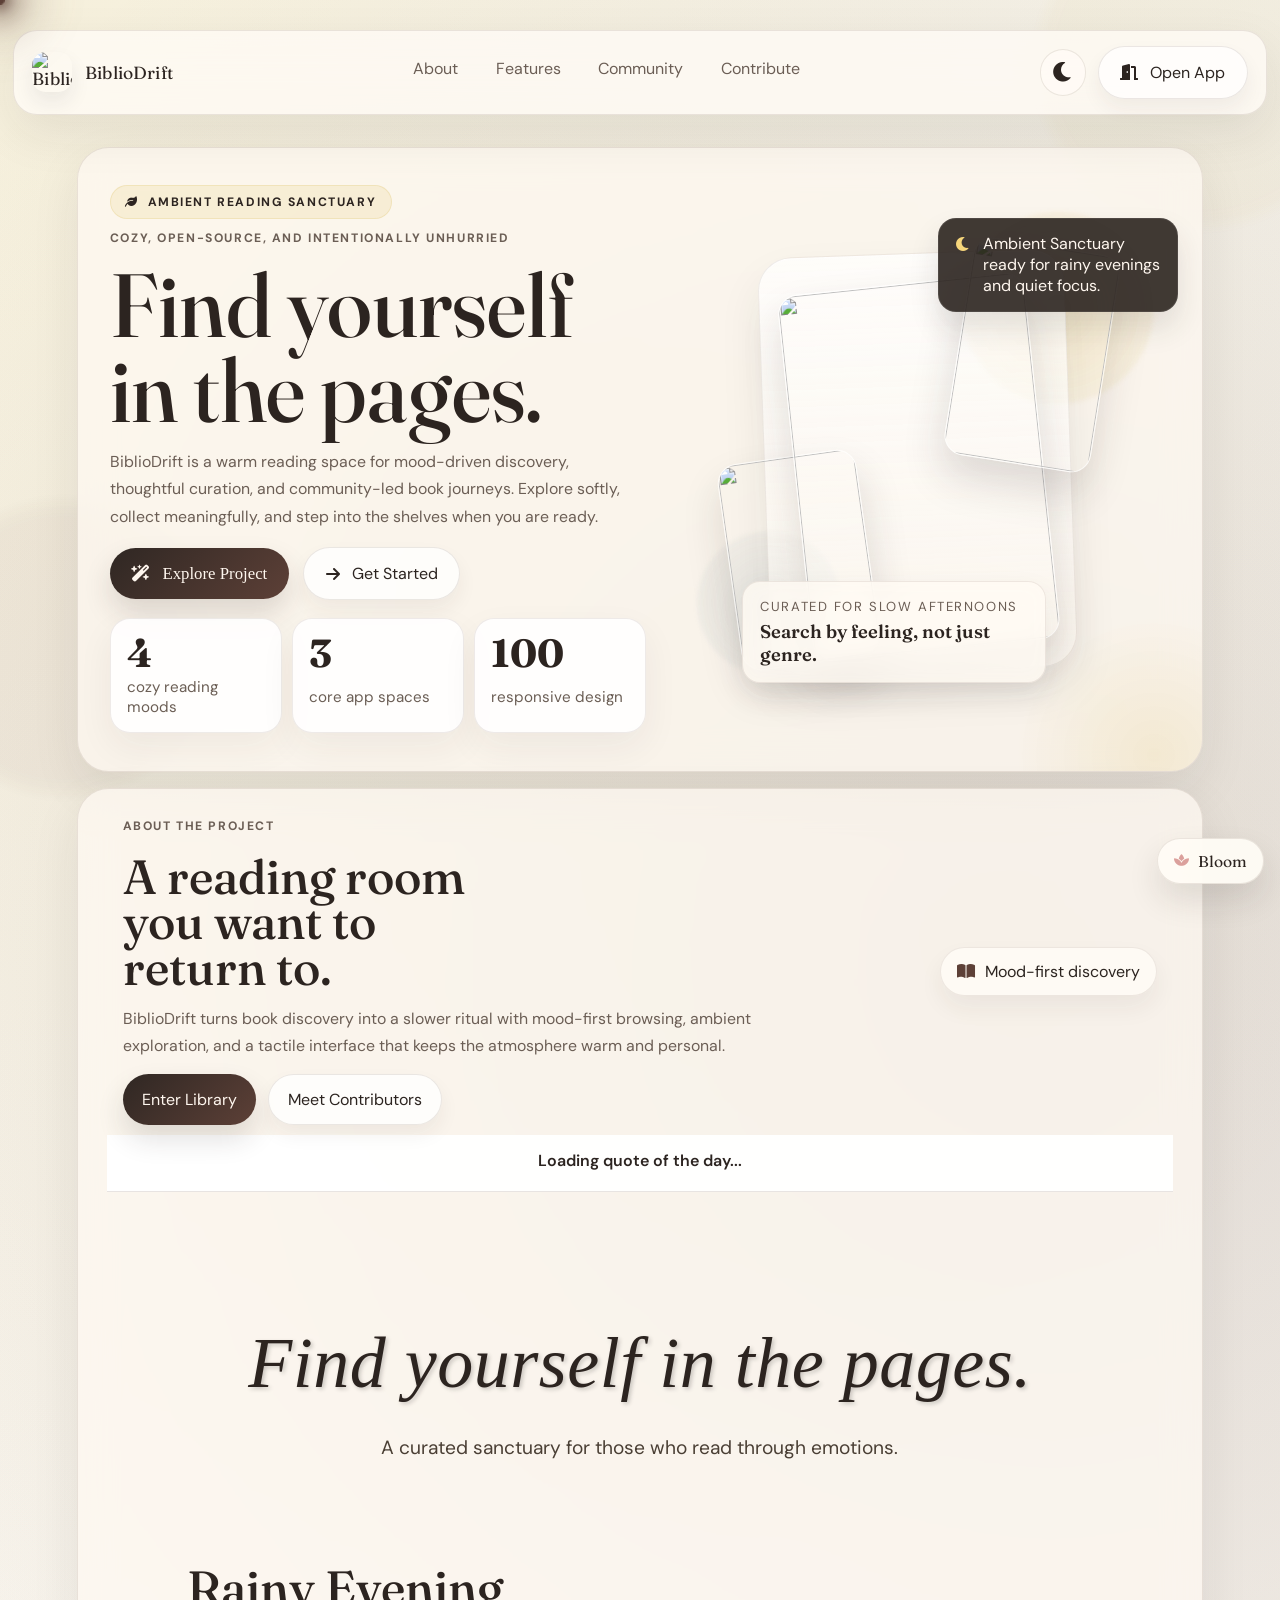
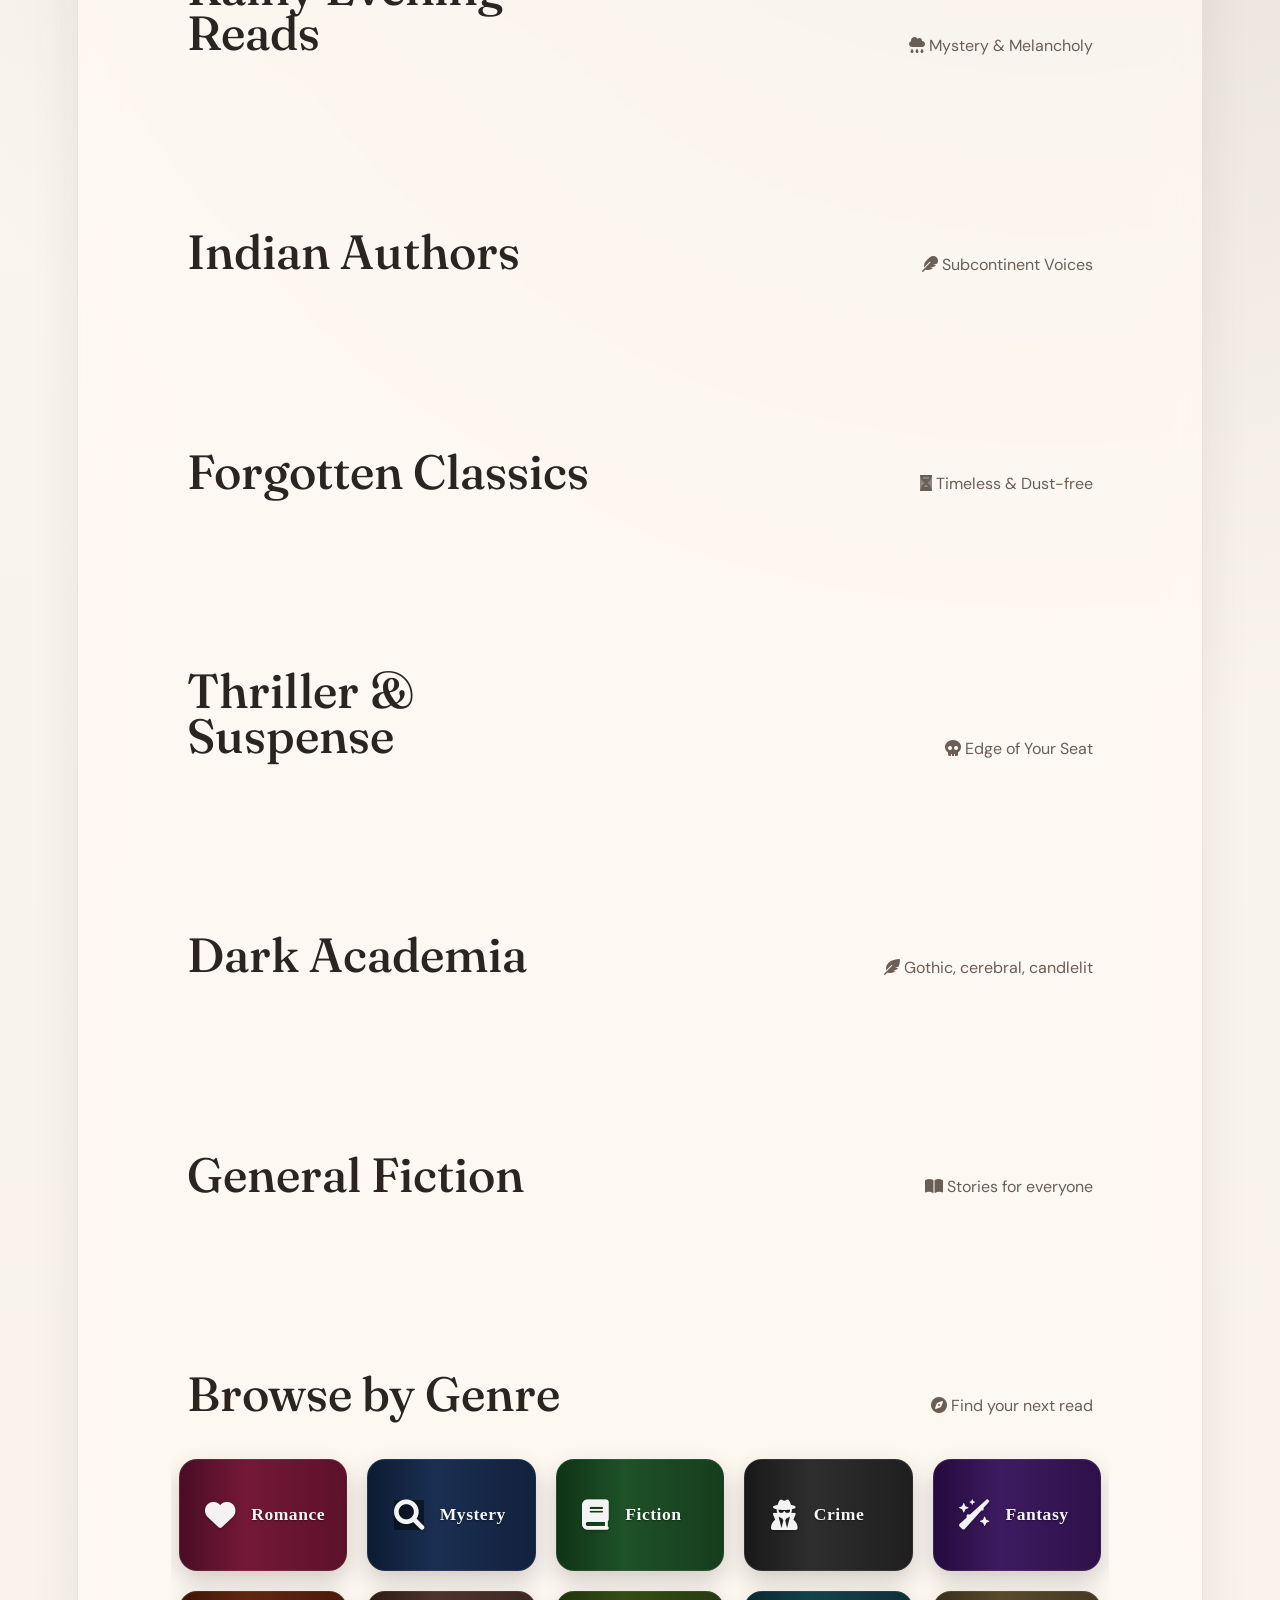
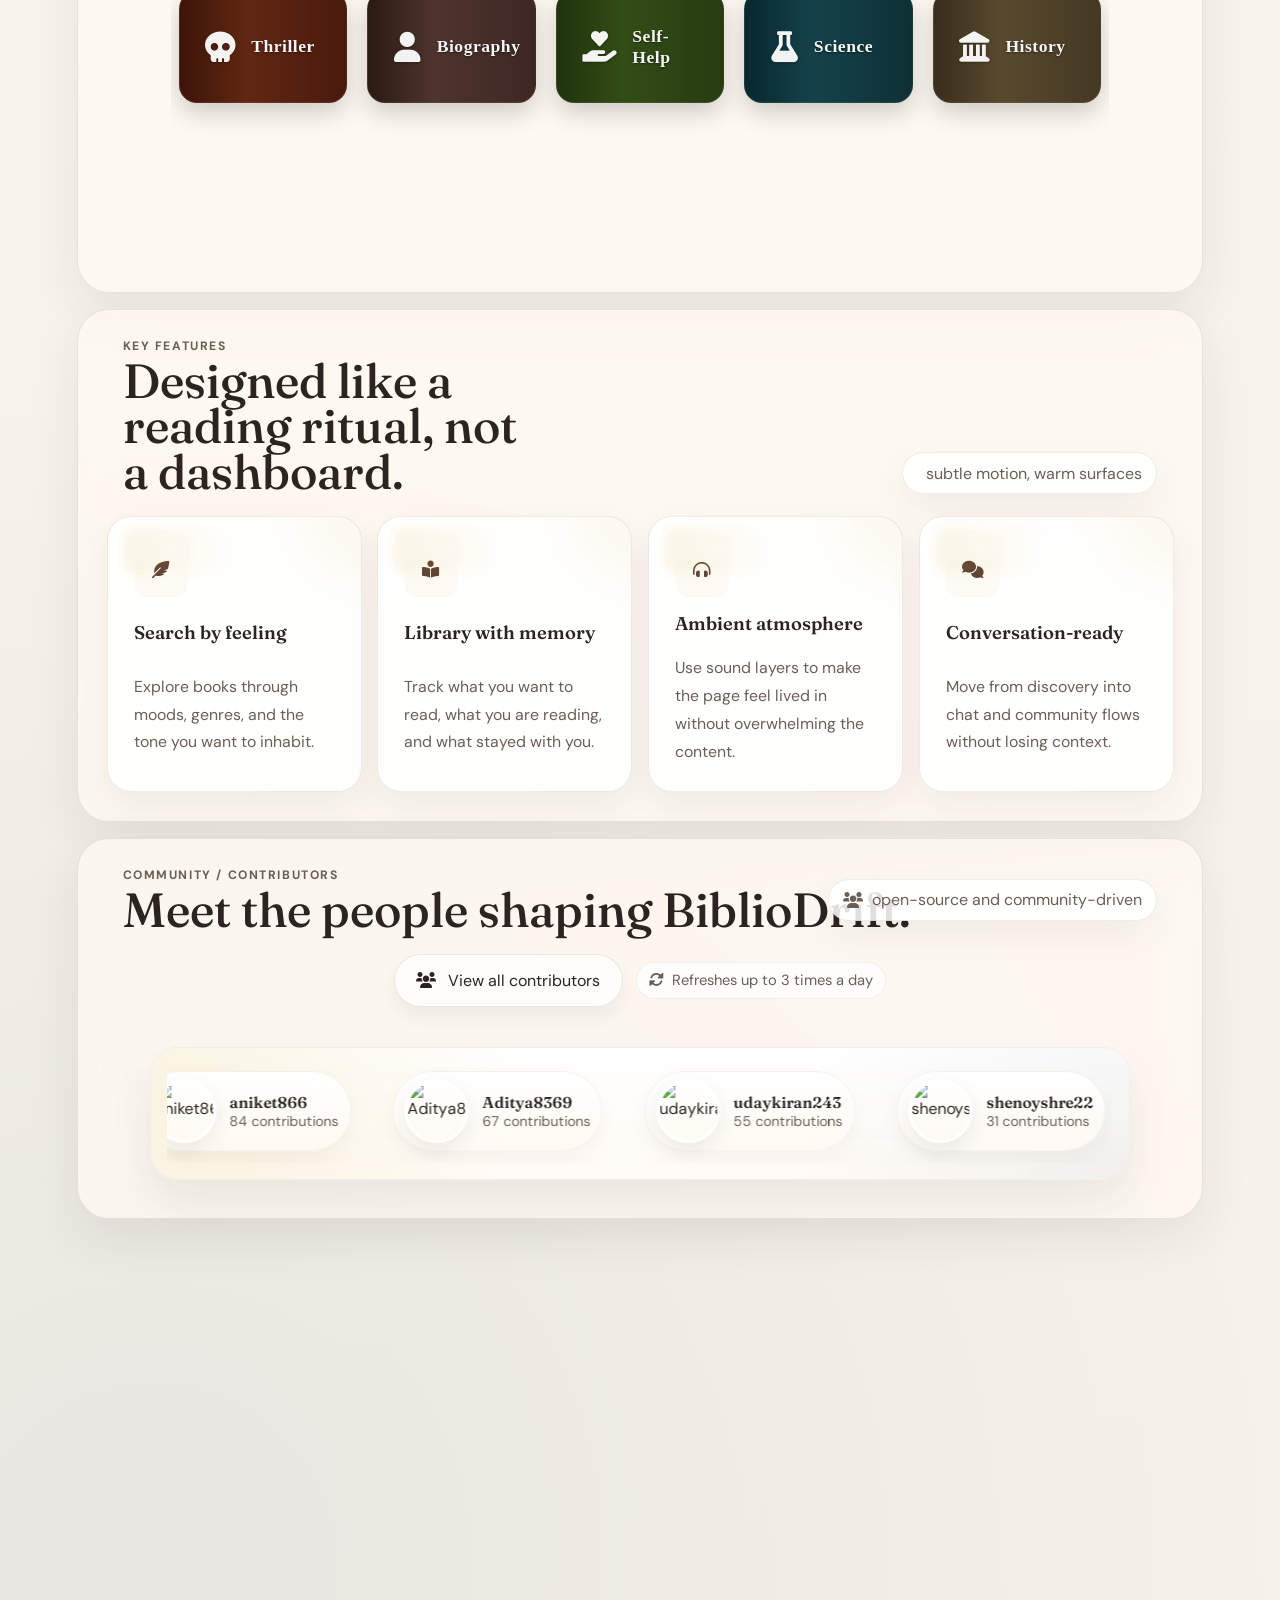
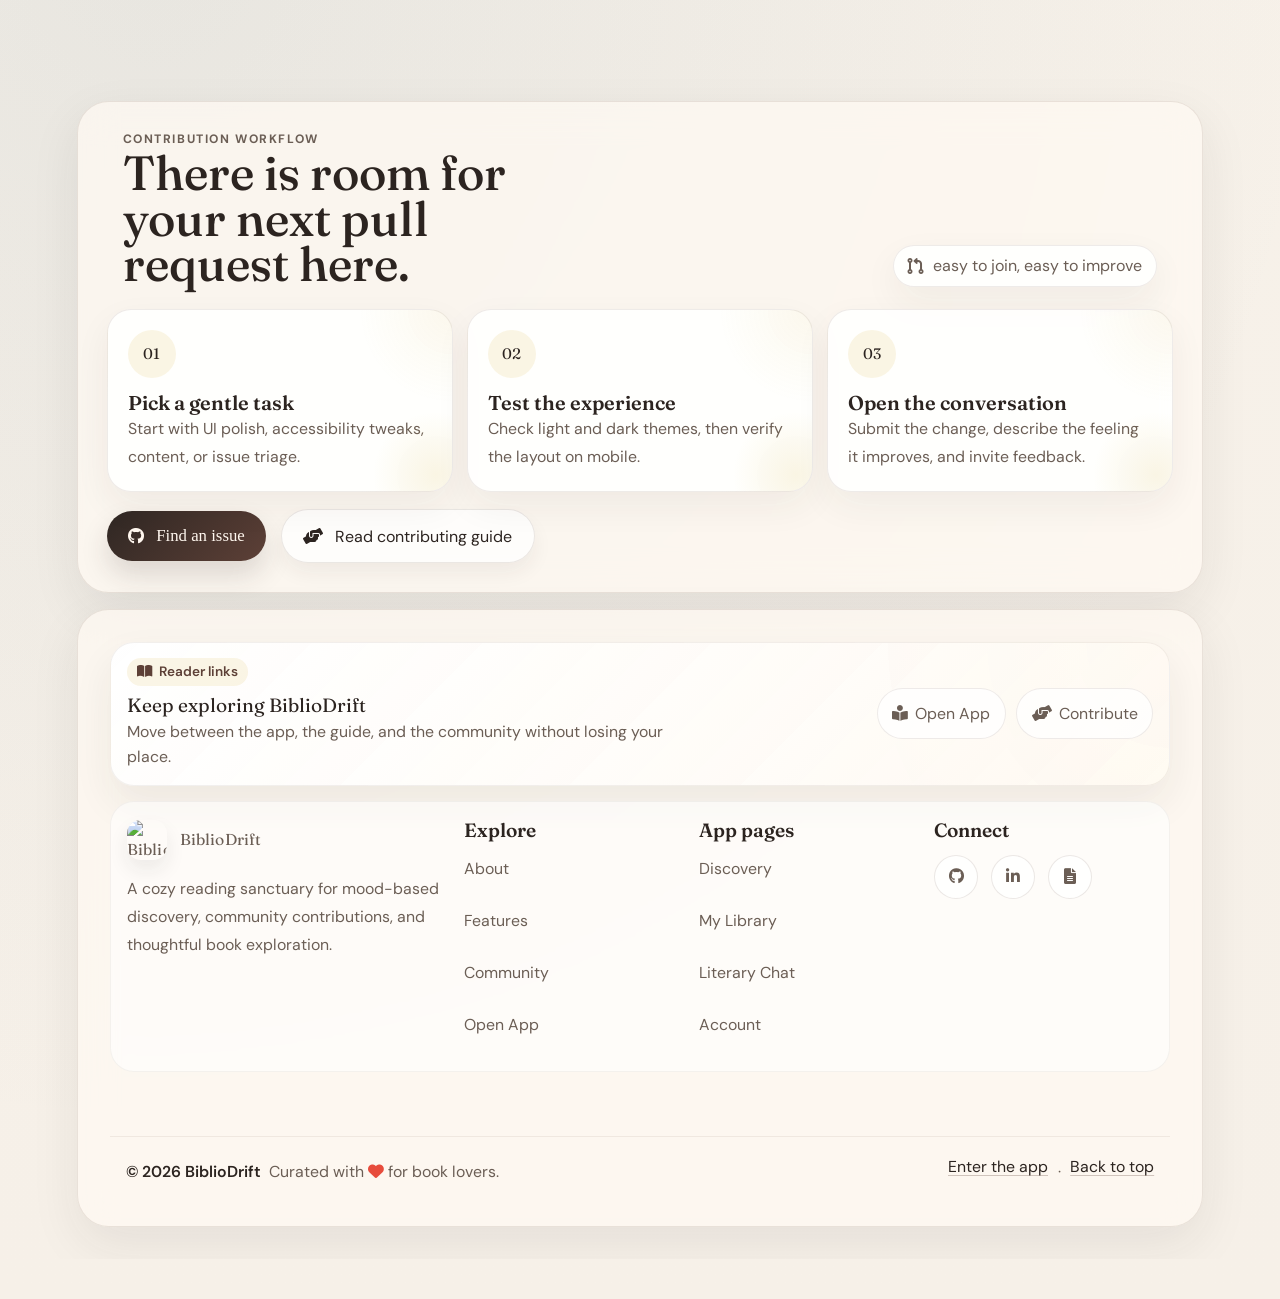
==== commit a2e25ca2: "Merge branch 'main' into main" ====
--- a/frontend/pages/index.html
+++ b/frontend/pages/index.html
@@ -1920,6 +1920,10 @@
 </head>
 
 <body class="landing-page">
+    <div id="sc-glow-outer"></div>
+    <div id="sc-glow-mid"></div>
+    <div id="sc-glow-inner"></div>
+    <div id="sc-dot"></div>
     <div class="landing-shell">
         <header class="landing-header">
             <a class="landing-brand" href="index.html" aria-label="BiblioDrift home">
@@ -1954,7 +1958,7 @@
                         Explore softly, collect meaningfully, and step into the shelves when you are ready.
                     </p>
                     <div class="landing-cta-group">
-                        <a class="btn-primary landing-cta-primary app-link" href="index.html#discover-shelves"><i
+                        <a class="btn-primary landing-cta-primary app-link" href="app.html#discover-shelves"><i
                                 class="fa-solid fa-wand-magic-sparkles"></i> Explore Project</a>
                         <a class="btn-ghost app-link" href="app.html"><i class="fa-solid fa-arrow-right"></i> Get
                             Started</a>
@@ -2807,6 +2811,7 @@
 
     <script src="../js/theme-manager.js"></script>
     <script src="../js/landing-interactions.js"></script>
+    <script src="../js/ambient.js"></script>
 </body>
 
 </html>
--- a/frontend/css/landing.css
+++ b/frontend/css/landing.css
@@ -848,7 +848,7 @@
 }
 
 .about-floating-chip i {
-    color: var(--landing-wood);
+    color: var(--landing-text-strong);
 }
 
 .about-mini,
@@ -903,7 +903,7 @@
 .about-mood-pill:nth-child(3) i { color: #6e8b74; }
 
 .about-mood-pill i {
-    color: var(--landing-wood);
+    color: var(--landing-text-strong);
 }
 
 .mini-feature-card {
@@ -926,7 +926,7 @@
     display: grid;
     place-items: center;
     background: rgba(212, 175, 55, 0.12);
-    color: var(--landing-wood);
+    color: var(--landing-text-strong);
     box-shadow: inset 0 1px 0 rgba(255, 255, 255, 0.45);
 }
 
@@ -976,7 +976,7 @@
 .feature-card i,
 .workflow-step span,
 .quote-card i {
-    color: var(--landing-wood);
+    color: var(--landing-text-strong);
 }
 
 .about-mood-pill strong,
@@ -1067,7 +1067,7 @@
     display: grid;
     place-items: center;
     background: linear-gradient(180deg, rgba(255,255,255,0.9), rgba(212,175,55,0.06));
-    color: var(--landing-wood);
+    color: var(--landing-text-strong);
     font-size: 1.08rem;
     box-shadow: inset 0 1px 0 rgba(255, 255, 255, 0.45);
     transition: transform 0.22s ease, box-shadow 0.22s ease, background 0.22s ease;
@@ -1311,7 +1311,7 @@
     padding: 0.35rem 0.65rem;
     border-radius: 999px;
     background: rgba(212,175,55,0.12);
-    color: var(--landing-wood);
+    color: var(--landing-text-strong);
     font-size: 0.85rem;
     font-weight: 600;
 }
@@ -1431,7 +1431,7 @@
 
 .footer-bottom a:hover,
 .footer-bottom a:focus-visible {
-    color: var(--landing-wood);
+    color: var(--landing-text-strong);
     outline: none;
 }
 
@@ -1860,3 +1860,87 @@
     .contributors-panel { padding: 0.85rem; border-radius: 22px; }
     .contributors-grid-view { grid-template-columns: 1fr; }
 }
+
+
+/* Dark Theme Overrides */
+html[data-theme='night'] {
+    --landing-text-strong: var(--landing-ink);
+    --landing-bg: #1a1512;
+    --landing-surface: rgba(44, 36, 32, 0.72);
+    --landing-surface-strong: rgba(44, 36, 32, 0.86);
+    --landing-border: rgba(212, 175, 55, 0.12);
+    --landing-border-light: rgba(212, 175, 55, 0.08);
+    --landing-ink: #f0e6d2;
+    --landing-muted: rgba(240, 230, 210, 0.6);
+    --landing-rose: #b87a7a;
+    --landing-sage: #758b7a;
+    --landing-slate: #7f96a0;
+    --landing-gold: #d4af37;
+    --landing-wood: #4a3b32;
+    --landing-shadow: 0 4px 20px rgba(0, 0, 0, 0.2);
+    --landing-shadow-strong: 0 12px 40px rgba(0, 0, 0, 0.3);
+}
+
+html[data-theme='night'] body.landing-page {
+    background:
+        radial-gradient(circle at top left, rgba(212, 175, 55, 0.08), transparent 28%),
+        radial-gradient(circle at 82% 16%, rgba(212, 175, 55, 0.06), transparent 26%),
+        radial-gradient(circle at 12% 78%, rgba(127, 150, 160, 0.08), transparent 24%),
+        linear-gradient(180deg, #161210 0%, #1a1512 44%, #1e1815 100%);
+}
+
+html[data-theme='night'] .landing-header {
+    background: rgba(26, 21, 18, 0.92);
+}
+
+html[data-theme='night'] .landing-card,
+html[data-theme='night'] .metric-card,
+html[data-theme='night'] .contributor-card,
+html[data-theme='night'] .contributors-panel,
+html[data-theme='night'] .footer-grid,
+html[data-theme='night'] .footer-banner,
+html[data-theme='night'] .quote-card,
+html[data-theme='night'] .workflow-step {
+    background: rgba(255, 255, 255, 0.05);
+}
+html[data-theme='night'] .feature-card i,
+html[data-theme='night'] .carousel-btn,
+html[data-theme='night'] .contributors-toggle,
+html[data-theme='night'] .social-links a,
+html[data-theme='night'] .landing-anchors a,
+html[data-theme='night'] .contributors-refresh-note,
+html[data-theme='night'] .contributor-item,
+html[data-theme='night'] .footer-pill,
+html[data-theme='night'] .landing-icon-btn,
+html[data-theme='night'] .btn-ghost {
+    background: rgba(255, 255, 255, 0.1);
+}
+html[data-theme='night'] .social-links a:hover,
+html[data-theme='night'] .landing-anchors a:hover,
+html[data-theme='night'] .landing-icon-btn:hover,
+html[data-theme='night'] .btn-ghost:hover {
+    background: rgba(255, 255, 255, 0.15);
+}
+
+html[data-theme='night'] .about-card,
+html[data-theme='night'] .mini-feature-card,
+html[data-theme='night'] .blossom-toggle {
+    background: rgba(255, 255, 255, 0.05);
+}
+
+html[data-theme='night'] .about-mood-pill,
+html[data-theme='night'] .about-floating-chip,
+html[data-theme='night'] .secondary-about-btn {
+    background: rgba(255, 255, 255, 0.1);
+}
+
+html[data-theme='night'] .blossom-toggle:hover,
+html[data-theme='night'] .secondary-about-btn:hover {
+    background: rgba(255, 255, 255, 0.15);
+}
+
+html[data-theme='night'] .hero-caption,
+html[data-theme='night'] .hero-book-stack::before {
+    background: rgba(255, 255, 255, 0.05);
+    border-color: rgba(255, 255, 255, 0.1);
+}
